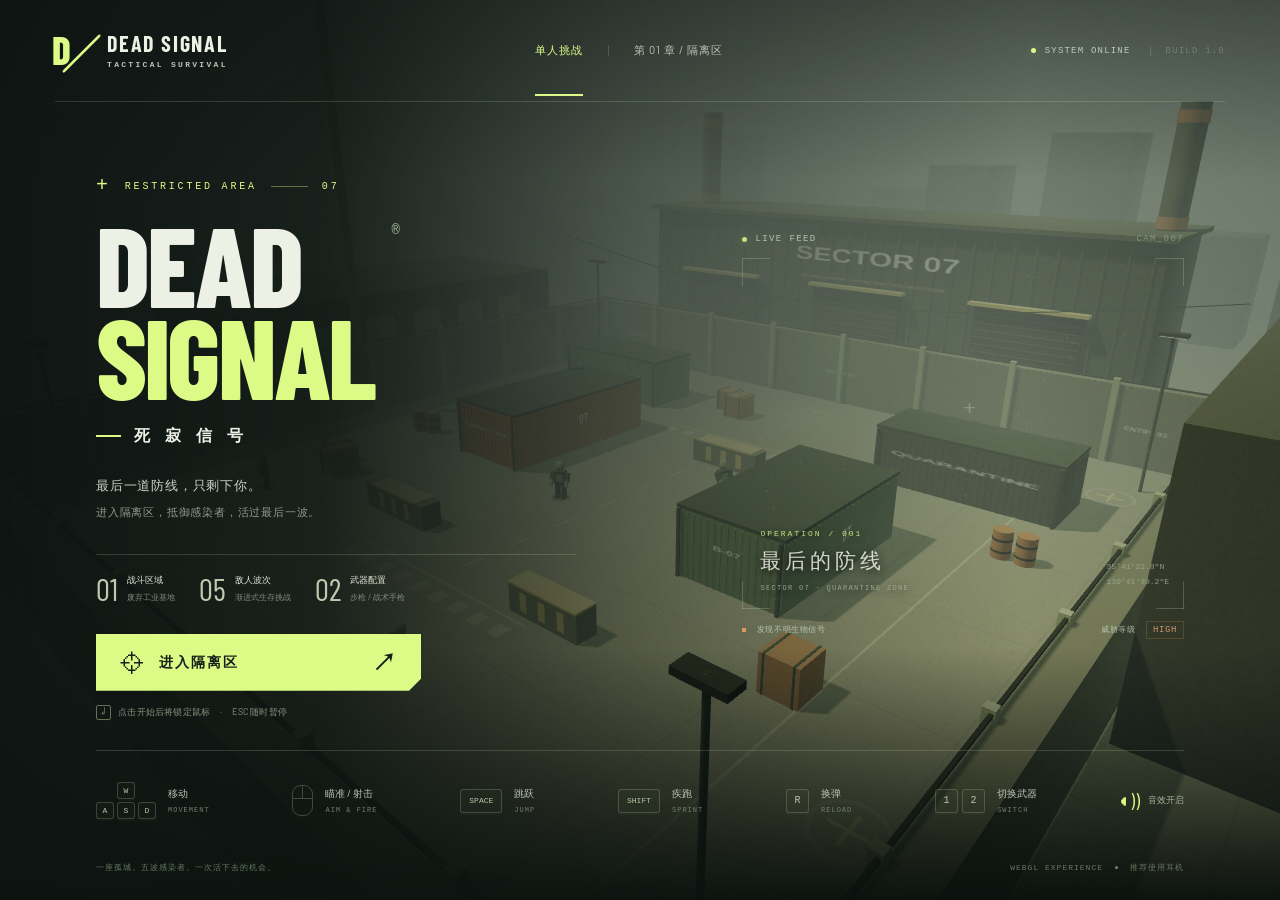
==== DEAD-SIGNAL-单文件版.html @ fbfeb480 "first commit" ====
<!doctype html>
<html lang="zh-CN">
<head>
  <meta charset="utf-8">
  <meta name="viewport" content="width=device-width, initial-scale=1">
  <meta name="theme-color" content="#101716">
  <title>DEAD SIGNAL / 死寂信号 — 隔离区生存挑战</title>
  <style>
@import url('https://fonts.googleapis.com/css2?family=Barlow+Condensed:wght@500;600;700;800;900&family=Barlow:wght@400;500;600;700;800&display=swap');

:root{--lime:#dcfa86;--text:#edf0e5;--muted:#969e91;--line:rgba(220,239,207,.17);--mono:'Consolas','Courier New',monospace;--display:'Barlow Condensed','Impact','Arial Narrow',sans-serif}
*{box-sizing:border-box}html,body{margin:0;width:100%;height:100%;overflow:hidden;background:#111713;color:var(--text);font-family:'Barlow','Microsoft YaHei',sans-serif}button,a{-webkit-tap-highlight-color:transparent}button{font:inherit;cursor:pointer}button:focus-visible,a:focus-visible{outline:2px solid var(--lime);outline-offset:6px}[hidden]{display:none!important}#app,#viewport{position:absolute;inset:0}#viewport canvas{display:block;width:100%;height:100%}.screen-grain{position:absolute;inset:0;pointer-events:none;opacity:.045;background-image:url("data:image/svg+xml,%3Csvg viewBox='0 0 180 180' xmlns='http://www.w3.org/2000/svg'%3E%3Cfilter id='n'%3E%3CfeTurbulence type='fractalNoise' baseFrequency='.95' numOctaves='3' stitchTiles='stitch'/%3E%3C/filter%3E%3Cpath fill='%23fff' filter='url(%23n)' opacity='.7' d='M0 0h180v180H0z'/%3E%3C/svg%3E");z-index:3}.vignette{position:absolute;inset:0;background:radial-gradient(ellipse at 60% 45%,transparent 20%,#080e1055 90%);pointer-events:none;z-index:2}.topbar{position:absolute;top:0;left:0;right:0;height:102px;margin:0 4.3%;display:flex;align-items:center;justify-content:space-between;border-bottom:1px solid var(--line);z-index:5}.brand{display:flex;align-items:center;gap:13px;color:var(--text);text-decoration:none;font-family:var(--display);font-size:22px;font-weight:700;letter-spacing:1.8px;line-height:1.05}.brand small{display:block;font-family:var(--mono);font-size:8px;letter-spacing:2.3px;color:#bbc5b6;margin-top:6px}.brand-mark{display:flex;align-items:center;justify-content:center;width:39px;height:43px;font-family:var(--display);font-size:39px;font-weight:800;letter-spacing:-8px;color:var(--lime);padding-right:6px}.brand-mark span{font-size:36px}.topnav{display:flex;align-items:center;gap:25px;font-size:11px;letter-spacing:1px;color:#bac3b5}.nav-active{color:var(--lime);position:relative}.nav-active:after{position:absolute;bottom:-38px;left:0;right:0;height:2px;background:var(--lime);content:''}.nav-divider{height:11px;width:1px;background:var(--line)}.system-status{font-family:var(--mono);font-size:9px;letter-spacing:1.2px;display:flex;align-items:center;gap:9px;color:#bfccb7}.system-status i,.live-dot,.minimap-footer i,.menu-footer i{width:5px;height:5px;display:inline-block;background:var(--lime);box-shadow:0 0 8px #dcfa8650;border-radius:50%}.build-label{color:#737d73;border-left:1px solid var(--line);padding-left:15px;margin-left:10px}.menu{position:absolute;inset:0;z-index:4;background:linear-gradient(90deg,rgba(12,19,17,.97) 0%,rgba(13,20,17,.89) 25%,rgba(13,20,17,.48) 48%,rgba(13,20,17,.02) 80%),linear-gradient(0deg,rgba(10,16,13,.98),transparent 28%,transparent 80%,rgba(11,17,14,.4));}.menu-left{position:absolute;left:7.5%;top:18%;width:480px;max-width:45vw}.eyebrow{display:flex;align-items:center;gap:14px;font:10px var(--mono);letter-spacing:2.8px;color:var(--lime)}.tiny-cross{font-size:20px;line-height:12px}.eyebrow-line{width:37px;height:1px;background:#b7d17a75}h1{font-family:var(--display);font-size:clamp(82px,8.8vw,138px);font-weight:800;letter-spacing:-.025em;line-height:.82;margin:25px 0 0;position:relative;width:max-content}h1>span{color:var(--lime)}h1 sup{position:absolute;right:-23px;top:5px;font:14px var(--mono);color:#a5b79b}.title-cn{display:flex;align-items:center;gap:13px;font-size:16px;font-weight:600;letter-spacing:6px;margin-top:23px}.title-cn>span{display:block;width:25px;height:2px;background:var(--lime)}.intro{font-size:13px;line-height:2;color:#ccd1c5;letter-spacing:.8px;margin:20px 0 25px}.intro>span{font-size:11px;color:#8f9a8d}.mission-strip{display:flex;gap:24px;border-top:1px solid var(--line);padding-top:18px;margin-bottom:26px}.mission-strip>div{display:flex;gap:9px;align-items:center}.mission-number{font:31px var(--display);color:#becab0;line-height:1}.mission-strip>div>span:last-child{font-size:9px;color:#e2e7d9;white-space:nowrap}.mission-strip small{display:block;font-size:8px;color:#7f8c7e;margin-top:5px}.primary-button{position:relative;border:0;background:var(--lime);color:#152018;display:flex;align-items:center;justify-content:space-between;gap:14px;min-height:57px;padding:0 23px;font-size:14px;letter-spacing:2px;font-weight:700;transition:background .2s,transform .2s,box-shadow .2s;clip-path:polygon(0 0,100% 0,100% calc(100% - 12px),calc(100% - 12px) 100%,0 100%)}.primary-button:hover{background:#e9ffa9;transform:translateY(-2px);box-shadow:0 8px 25px #b2ce7920}.primary-button:active{transform:translateY(0)}.primary-button:disabled{opacity:.55;cursor:wait}.menu-left>.primary-button{width:325px;max-width:100%}.button-cross{font-size:24px;line-height:0;font-weight:400}.button-arrow{font-size:24px;line-height:1;margin-left:auto}.start-note{font-size:9px;color:#84917f;margin-top:14px;display:flex;align-items:center;gap:7px;letter-spacing:.2px}.key-tiny{display:inline-block;border:1px solid #627259;border-radius:2px;padding:0 4px;font-size:10px;line-height:13px}.note-dot{padding:0 3px}.scene-label{position:absolute;left:58%;right:7.5%;top:26%;height:39%;pointer-events:none;opacity:.85}.scene-label-top,.scene-label-bottom{display:flex;align-items:center;gap:8px;font:9px var(--mono);letter-spacing:1.4px;color:#c6d4bc}.scene-label-top>span:last-child{margin-left:auto;color:#889b80}.corner-frame{position:relative;height:100%;margin-top:14px;background:linear-gradient(#bed3a54d,#bed3a54d) left top/28px 1px no-repeat,linear-gradient(#bed3a54d,#bed3a54d) left top/1px 28px no-repeat,linear-gradient(#bed3a54d,#bed3a54d) right top/28px 1px no-repeat,linear-gradient(#bed3a54d,#bed3a54d) right top/1px 28px no-repeat,linear-gradient(#bed3a54d,#bed3a54d) left bottom/28px 1px no-repeat,linear-gradient(#bed3a54d,#bed3a54d) left bottom/1px 28px no-repeat,linear-gradient(#bed3a54d,#bed3a54d) right bottom/28px 1px no-repeat,linear-gradient(#bed3a54d,#bed3a54d) right bottom/1px 28px no-repeat}.feed-cross{position:absolute;left:50%;top:40%;font:21px var(--mono);color:#cadcaa66}.location-tag{position:absolute;bottom:17px;left:18px;display:flex;flex-direction:column;text-shadow:0 2px 10px #000}.location-tag small{font:8px var(--mono);letter-spacing:2px;color:var(--lime)}.location-tag strong{font-size:21px;font-weight:500;letter-spacing:4px;margin:9px 0}.location-tag>span{font:7px var(--mono);letter-spacing:1.3px;color:#a1b399}.coordinates{position:absolute;right:15px;bottom:20px;font:8px/1.8 var(--mono);color:#9cae91}.scene-label-bottom{justify-content:space-between;margin-top:15px;font-size:8px;letter-spacing:.6px}.scene-label-bottom i{display:inline-block;background:#eea164;width:4px;height:4px;margin-right:5px}.scene-label-bottom b{font:9px var(--mono);color:#e6a36e;border:1px solid #d58f4940;padding:3px 6px;margin-left:5px}.menu-bottom{position:absolute;bottom:63px;left:7.5%;right:7.5%;display:flex;align-items:center;justify-content:space-between;border-top:1px solid var(--line);padding-top:22px;gap:20px}.control-item{display:flex;align-items:center;gap:12px}.control-item>span:last-child{font-size:10px;white-space:nowrap;color:#bcc5b5}.control-item small{display:block;font:7px var(--mono);letter-spacing:1px;color:#6f7f6b;margin-top:5px}kbd{font:10px var(--mono);border:1px solid #b2c79b40;color:#b6c8a7;border-radius:3px;display:inline-flex;align-items:center;justify-content:center;width:23px;height:24px;background:#c7dba305;box-shadow:0 2px 0 #ffffff05}.keys{display:flex;flex-direction:column;align-items:center;gap:3px}.keys kbd{width:18px;height:17px;font-size:8px}.keys>span{display:flex;gap:3px}.wide-key{width:auto;padding:0 8px;font-size:8px}.inline-keys{display:flex;gap:4px}.mouse-icon{display:block;width:21px;height:31px;border:1px solid #acbd944d;border-radius:9px;position:relative}.mouse-icon:before{position:absolute;content:'';height:12px;left:9px;top:0;width:1px;background:#acbd9450}.mouse-icon:after{position:absolute;content:'';height:1px;left:0;top:12px;width:19px;background:#acbd9450}.sound-button{border:0;background:none;color:var(--lime);font-size:19px;display:flex;align-items:center;gap:8px;padding:8px 0}.sound-button span{font-size:9px;color:#a5b599;white-space:nowrap}.menu-footer{position:absolute;bottom:20px;left:7.5%;right:7.5%;display:flex;justify-content:space-between;font-size:8px;letter-spacing:1px;color:#667861}.menu-footer>span:last-child{font-family:var(--mono);display:flex;gap:12px;align-items:center}.menu-footer i{width:3px;height:3px;background:#728765;box-shadow:none}.load-error{font-size:11px;line-height:1.7;color:#ffa68e;max-width:330px}.boot{position:absolute;inset:0;z-index:20;background:#111a15;display:flex;align-items:center;justify-content:center;flex-direction:column;gap:25px;color:var(--lime);font:10px var(--mono);letter-spacing:3px;transition:opacity .5s}.boot-mark{font:60px var(--display);letter-spacing:-5px}.boot>div{height:2px;width:150px;background:linear-gradient(90deg,transparent,var(--lime),transparent);animation:load 1.2s infinite}.boot.ready{opacity:0;pointer-events:none}@keyframes load{50%{opacity:.2;transform:scaleX(.5)}}
.hud{position:absolute;inset:0;z-index:5;pointer-events:none;text-shadow:0 2px 4px #0008}.hud-top-left{position:absolute;left:35px;top:29px;display:flex;align-items:center;gap:13px}.hud-logo{font:38px var(--display);letter-spacing:-5px;color:var(--lime)}.hud-top-left b{display:block;font-size:12px;letter-spacing:2px;font-weight:500}.hud-top-left small{display:block;font:8px var(--mono);letter-spacing:1px;margin-top:6px;color:#c0c5b7}.wave-display{position:absolute;top:24px;left:50%;transform:translateX(-50%);text-align:center}.wave-display>span{font-size:9px;letter-spacing:3px;color:#d9e9c9;display:block}.wave-display>strong{display:block;font:40px/1.2 var(--display);letter-spacing:2px}.wave-display em{font-style:normal;font-size:23px;color:#a1ad99}.wave-pips{display:flex;justify-content:center;gap:4px;margin-top:7px}.wave-pips i{width:20px;height:2px;background:#cce3b333}.wave-pips i.active{background:var(--lime)}.hud-top-right{position:absolute;right:35px;top:28px;text-align:right}.hud-top-right>span{font:9px var(--mono);letter-spacing:2px;color:var(--lime)}.hud-top-right>strong{display:block;font:34px var(--display);letter-spacing:2px}.hud-top-right>small{font-size:10px;color:#cad3bf}.minimap-wrap{position:absolute;top:115px;left:35px;background:#0e1a16ba;padding:9px;border:1px solid #afca9433;width:176px;backdrop-filter:blur(5px)}.minimap-heading{display:flex;justify-content:space-between;font:7px var(--mono);letter-spacing:1px;color:#b7c6a9;padding:0 1px 6px}.minimap-wrap canvas{width:156px;height:156px;display:block}.minimap-footer{display:flex;gap:6px;align-items:center;font-size:8px;color:#85977b;padding-top:7px}.minimap-footer i{width:4px;height:4px}.crosshair{position:absolute;top:50%;left:50%;--spread:7px;width:0;height:0;filter:drop-shadow(0 1px 1px #000)}.crosshair i{display:block;position:absolute;background:#e9f9d7;width:2px;height:6px}.crosshair i:nth-child(1){left:-1px;bottom:var(--spread)}.crosshair i:nth-child(2){left:-1px;top:var(--spread)}.crosshair i:nth-child(3){height:2px;width:6px;top:-1px;right:var(--spread)}.crosshair i:nth-child(4){height:2px;width:6px;top:-1px;left:var(--spread)}.crosshair b{display:block;position:absolute;width:2px;height:2px;background:#f0ffce;left:-1px;top:-1px}.hitmarker{position:absolute;left:50%;top:50%;font:36px var(--mono);transform:translate(-50%,-53%);color:#e8ffb6;opacity:0}.hitmarker.head{color:#ffb26e}.damage-numbers{position:absolute;inset:0;overflow:hidden}.damage-number{position:absolute;font:600 21px var(--display);color:#f2fbdc;animation:damage-number .65s ease-out forwards;text-shadow:0 1px 5px #000;white-space:nowrap}.damage-number.head{color:#ffc985;font-size:28px}@keyframes damage-number{0%{opacity:1;transform:translate(-50%,-50%) scale(.7)}25%{opacity:1;transform:translate(-50%,-80%) scale(1.1)}100%{opacity:0;transform:translate(-50%,-220%) scale(1)}}.health-panel{position:absolute;left:38px;bottom:35px;display:flex;gap:16px;align-items:center}.health-icon{font:42px var(--display);color:var(--lime);width:39px;height:43px;text-align:center;line-height:39px;border:1px solid #d9f49d40;background:#13201588}.hud-caption{font:8px var(--mono);letter-spacing:2px;color:#a8ba9e}.health-value{display:flex;align-items:baseline;gap:9px}.health-value strong{font:43px/1.1 var(--display)}.health-value>span{font:13px var(--display);color:#b0bfa6}.health-bar{width:165px;height:4px;margin-top:7px;background:#aabca233}.health-bar i{display:block;width:100%;height:100%;background:var(--lime);transition:width .2s,background .2s}.health-panel.low .health-icon,.health-panel.low strong{color:#ff806e}.health-panel.low .health-bar i{background:#ff806e}.ammo-panel{position:absolute;right:36px;bottom:33px;min-width:204px}.weapon-name{display:flex;align-items:center;justify-content:space-between;gap:24px;font-size:11px;letter-spacing:1px;color:#dbe5d1}.weapon-name>span:last-child{font:8px var(--mono);color:var(--lime);border:1px solid #dcfa8640;padding:3px 4px}.ammo-value{display:flex;justify-content:flex-end;align-items:baseline;gap:13px}.ammo-value strong{font:65px/1.1 var(--display)}.ammo-value>span{font:24px var(--display);color:#b0bf9f}.ammo-value b{font-weight:500}.ammo-value.empty strong{color:#ff9b7f}.ammo-bottom{display:flex;justify-content:space-between;border-top:1px solid #d9f3b440;padding-top:8px;font:8px var(--mono);color:#a3b395;letter-spacing:1px}.ammo-bottom kbd{width:14px;height:15px;font-size:8px}.hud-bottom-center{position:absolute;bottom:35px;left:50%;transform:translateX(-50%);display:flex;gap:17px;font-size:9px;color:#adba9e}.hud-bottom-center>span{display:flex;gap:6px;align-items:center}.hud-bottom-center kbd{width:18px;height:18px;font-size:8px}.fps{position:absolute;bottom:10px;right:15px;font:8px var(--mono);color:#b8c69b88}.damage-overlay{position:absolute;inset:0;pointer-events:none;z-index:6;background:radial-gradient(ellipse at center,transparent 25%,#b02c228c 100%);opacity:0;transition:opacity .08s}.wave-banner{position:absolute;top:24%;left:50%;transform:translateX(-50%);display:flex;flex-direction:column;align-items:center;min-width:330px;padding:15px 30px 23px;background:linear-gradient(90deg,transparent,#111d19b0,transparent);animation:banner-in .4s ease-out}.wave-banner small{font:8px var(--mono);letter-spacing:3px;color:var(--lime)}.wave-banner strong{font-size:36px;letter-spacing:7px;font-weight:500;margin:13px 0}.wave-banner>span{font-size:11px;letter-spacing:2px;color:#d3dfc6}@keyframes banner-in{from{opacity:0;transform:translate(-50%,-12px)}to{opacity:1;transform:translate(-50%,0)}}.toast{position:absolute;top:66%;left:50%;transform:translateX(-50%);font-size:11px;letter-spacing:1px;color:var(--lime);background:#101c17d9;border:1px solid #c5e99b33;padding:10px 18px;white-space:nowrap}.reload-indicator{position:absolute;top:57%;left:50%;transform:translateX(-50%);text-align:center;width:90px;font-size:9px;color:#d6e4c9;letter-spacing:2px}.reload-indicator>div{height:2px;background:#a7bb934d;margin-top:9px}.reload-indicator i{display:block;background:var(--lime);height:100%;width:0}.killfeed{position:absolute;top:118px;right:35px;display:flex;flex-direction:column;align-items:flex-end;gap:6px}.killfeed>div{background:#111c16aa;border-right:2px solid var(--lime);padding:7px 11px;font-size:10px;color:#cfdac5;animation:feed-in .15s}.killfeed b{font-weight:500;color:var(--lime);padding-left:10px}@keyframes feed-in{from{opacity:0;transform:translateX(15px)}to{opacity:1;transform:translateX(0)}}
.modal-overlay{position:absolute;inset:0;z-index:12;background:#0a1210bb;backdrop-filter:blur(12px);display:flex;align-items:center;justify-content:center}.modal-panel{width:440px;max-width:90vw;padding:42px;border:1px solid #b8d49833;background:linear-gradient(145deg,#213022f2,#101b15f5);box-shadow:0 30px 100px #0005;position:relative}.modal-panel:before{content:'';position:absolute;width:43px;height:3px;top:-1px;left:41px;background:var(--lime)}.modal-eyebrow{font:9px var(--mono);letter-spacing:2px;color:var(--lime)}.modal-panel h2{font-size:35px;letter-spacing:4px;font-weight:500;margin:25px 0 15px}.modal-panel h2 span{font:20px var(--display);letter-spacing:3px;color:#92a585;display:block;margin-top:9px}.modal-panel p{font-size:11px;line-height:1.9;color:#a6b69c;margin:0 0 28px}.modal-panel .primary-button{width:100%}.secondary-button{border:1px solid #c1d8a52e;background:transparent;color:#b0c09f;width:100%;padding:13px;margin-top:11px;font-size:11px;letter-spacing:1px}.secondary-button:hover{background:#c1d8a510;color:var(--lime)}.modal-controls{font-size:9px;color:#83977b;line-height:2.3;text-align:center;margin-top:23px}.result-panel{width:485px}.result-stats{display:flex;justify-content:space-between;gap:15px;border-top:1px solid var(--line);border-bottom:1px solid var(--line);padding:19px 0;margin-bottom:28px}.result-stats small{display:block;font-size:9px;color:#879c7d}.result-stats strong{display:block;font:29px var(--display);color:#e5f1d7;margin-top:6px}.mobile-notice{position:absolute;inset:auto 20px 25px;z-index:30;background:#18291af5;border:1px solid #cbe59a50;padding:23px;box-shadow:0 15px 60px #0009}.mobile-notice b{color:var(--lime);font-size:16px}.mobile-notice span{display:block;font-size:12px;line-height:1.8;margin:10px 0;color:#b8cba8}.mobile-notice button{background:var(--lime);border:0;padding:9px 15px;color:#18321c;font-size:11px}.playing .vignette{opacity:.55}.playing .screen-grain{opacity:.023}
@media(min-height:900px){.menu-left{top:20%}.intro{margin:25px 0 30px}.mission-strip{margin-bottom:30px}.menu-bottom{bottom:80px;padding-top:30px}.menu-footer{bottom:27px}}
@media(max-height:750px){.topbar{height:78px}.nav-active:after{bottom:-27px}.menu-left{top:16.5%}h1{font-size:clamp(76px,8.3vw,110px);margin-top:18px}.title-cn{margin-top:17px;font-size:13px}.intro{margin:15px 0;font-size:12px}.mission-strip{padding-top:12px;margin-bottom:18px}.primary-button{min-height:50px}.start-note{margin-top:10px}.menu-bottom{bottom:47px;padding-top:15px}.menu-footer{bottom:14px}.scene-label{top:25%;height:36%}.control-item{gap:8px}}
@media(max-width:1100px){.topnav{display:none}.menu-left{left:6%;max-width:48vw}.scene-label{right:5%;left:59%}.mission-strip{gap:16px}.mission-strip small{font-size:7px}.menu-bottom,.menu-footer{left:6%;right:6%}.menu-bottom{gap:15px}.control-item small{font-size:6px;letter-spacing:.2px}.control-item{gap:7px}.sound-button span{display:none}.coordinates{display:none}.hud-bottom-center{display:none}}
@media(max-width:700px){.topbar{height:75px;margin:0 6%}.brand{font-size:19px}.system-status{font-size:7px}.build-label{display:none}.menu-left{max-width:88vw;width:88vw;top:16%;left:8%}h1{font-size:100px}.menu{background:linear-gradient(90deg,#0e1715ef,#0e1715b0)}.scene-label{display:none}.menu-bottom{bottom:53px;gap:12px;justify-content:flex-start;flex-wrap:wrap}.control-item{display:none}.control-item:nth-child(1),.control-item:nth-child(2),.control-item:nth-child(5){display:flex}.sound-button{margin-left:auto}.menu-footer>span:first-child{display:none}.menu-footer{justify-content:center}.minimap-wrap{left:15px;top:90px;transform:scale(.8);transform-origin:top left}.hud-top-left{left:16px;top:19px}.hud-top-left b{font-size:10px}.hud-top-left small{display:none}.hud-top-right{right:16px;top:20px}.wave-display{top:19px}.health-panel{left:18px;bottom:25px}.ammo-panel{right:18px;bottom:25px;min-width:150px}.health-bar{width:100px}.health-icon{display:none}.ammo-value strong{font-size:49px}.weapon-name{font-size:9px;gap:10px}.killfeed{right:15px;top:110px}.modal-panel{padding:30px}.modal-panel h2{font-size:28px}}
@media(prefers-reduced-motion:reduce){*{animation-duration:.01ms!important;transition-duration:.01ms!important}}

  </style>
  <link rel="icon" href="data:image/svg+xml,%3Csvg xmlns='http://www.w3.org/2000/svg' viewBox='0 0 64 64'%3E%3Crect width='64' height='64' rx='12' fill='%23131c19'/%3E%3Cpath d='M18 14h20l10 10v16L38 50H18z' fill='none' stroke='%23dbfa79' stroke-width='6'/%3E%3Cpath d='M30 25v14' stroke='%23dbfa79' stroke-width='6'/%3E%3C/svg%3E">
</head>
<body>
  <main id="app">
    <div id="viewport" aria-label="3D 游戏场景"></div>
    <div class="screen-grain"></div>
    <div class="vignette"></div>

    <header class="topbar" id="topbar">
      <a class="brand" href="#" aria-label="Dead Signal 主页"><span class="brand-mark">D<span>╱</span></span><span>DEAD SIGNAL<small>TACTICAL SURVIVAL</small></span></a>
      <nav class="topnav"><span class="nav-active">单人挑战</span><span class="nav-divider"></span><span>第 01 章 / 隔离区</span></nav>
      <div class="system-status"><i></i> SYSTEM ONLINE <span class="build-label">BUILD 1.0</span></div>
    </header>

    <section id="menu" class="menu">
      <div class="menu-left">
        <div class="eyebrow"><span class="tiny-cross">+</span> RESTRICTED AREA <span class="eyebrow-line"></span> 07</div>
        <h1>DEAD<br><span>SIGNAL</span><sup>®</sup></h1>
        <div class="title-cn"><span></span> 死 寂 信 号</div>
        <p class="intro">最后一道防线，只剩下你。<br><span>进入隔离区，抵御感染者，活过最后一波。</span></p>
        <div class="mission-strip">
          <div><span class="mission-number">01</span><span>战斗区域<small>废弃工业基地</small></span></div>
          <div><span class="mission-number">05</span><span>敌人波次<small>渐进式生存挑战</small></span></div>
          <div><span class="mission-number">02</span><span>武器配置<small>步枪 / 战术手枪</small></span></div>
        </div>
        <button id="start-btn" class="primary-button" disabled><span class="button-cross">⌖</span><span id="start-label">正在建立连接…</span><span class="button-arrow">↗</span></button>
        <div class="start-note"><span class="key-tiny">↵</span> 点击开始后将锁定鼠标 <span class="note-dot">·</span> ESC 随时暂停</div>
        <p id="load-error" class="load-error" role="alert" hidden></p>
      </div>
      <aside class="scene-label">
        <div class="scene-label-top"><span class="live-dot"></span> LIVE FEED <span>CAM_007</span></div>
        <div class="corner-frame"><span class="feed-cross">+</span><div class="location-tag"><small>OPERATION / 001</small><strong>最后的防线</strong><span>SECTOR 07 · QUARANTINE ZONE</span></div><div class="coordinates">35°41′22.8″N<br>139°41′30.2″E</div></div>
        <div class="scene-label-bottom"><span><i></i> 发现不明生物信号</span><span>威胁等级 <b>HIGH</b></span></div>
      </aside>
      <div class="menu-bottom">
        <div class="control-item"><span class="keys"><kbd>W</kbd><span><kbd>A</kbd><kbd>S</kbd><kbd>D</kbd></span></span><span>移动<small>MOVEMENT</small></span></div>
        <div class="control-item"><span class="mouse-icon"></span><span>瞄准 / 射击<small>AIM & FIRE</small></span></div>
        <div class="control-item"><kbd class="wide-key">SPACE</kbd><span>跳跃<small>JUMP</small></span></div>
        <div class="control-item"><kbd class="wide-key">SHIFT</kbd><span>疾跑<small>SPRINT</small></span></div>
        <div class="control-item"><kbd>R</kbd><span>换弹<small>RELOAD</small></span></div>
        <div class="control-item"><span class="inline-keys"><kbd>1</kbd><kbd>2</kbd></span><span>切换武器<small>SWITCH</small></span></div>
        <button id="sound-btn" class="sound-button" title="切换音效" aria-pressed="false">◖)) <span>音效开启</span></button>
      </div>
      <footer class="menu-footer"><span>一座孤城。五波感染者。一次活下去的机会。</span><span>WEBGL EXPERIENCE <i></i> 推荐使用耳机</span></footer>
    </section>

    <section id="hud" class="hud" hidden>
      <div class="hud-top-left"><span class="hud-logo">D╱</span><div><b>隔离区 · 07</b><small>OPERATION DEAD SIGNAL</small></div></div>
      <div class="wave-display"><span id="wave-status">准备作战</span><strong id="wave-value">01 <em>/ 05</em></strong><div class="wave-pips" id="wave-pips"><i></i><i></i><i></i><i></i><i></i></div></div>
      <div class="hud-top-right"><span>SCORE</span><strong id="score-value">00000</strong><small id="remaining-value">等待敌人</small></div>
      <div class="minimap-wrap"><div class="minimap-heading"><span>TACTICAL RADAR</span><span>N ↑</span></div><canvas id="minimap" width="180" height="180"></canvas><div class="minimap-footer"><i></i> <span id="radar-count">区域扫描中</span></div></div>
      <div id="killfeed" class="killfeed"></div>
      <div id="crosshair" class="crosshair"><i></i><i></i><i></i><i></i><b></b></div>
      <div id="hitmarker" class="hitmarker">×</div>
      <div id="damage-numbers" class="damage-numbers"></div>
      <div id="wave-banner" class="wave-banner" hidden><small id="banner-eyebrow">INCOMING TRANSMISSION</small><strong id="banner-title">第一波</strong><span id="banner-subtitle">守住防线</span></div>
      <div id="toast" class="toast" hidden></div>
      <div id="reload-indicator" class="reload-indicator" hidden><span>装填中</span><div><i id="reload-progress"></i></div></div>
      <div class="health-panel"><div class="health-icon">+</div><div><span class="hud-caption">VITAL SIGNS</span><div class="health-value"><strong id="health-value">100</strong><span>/ 100</span></div><div class="health-bar"><i id="health-fill"></i></div></div></div>
      <div class="hud-bottom-center"><span><kbd>1</kbd> 步枪</span><span><kbd>2</kbd> 手枪</span><span><kbd>P</kbd> 暂停</span></div>
      <div class="ammo-panel"><div class="weapon-name"><span id="weapon-name">AR-7 突击步枪</span><span id="weapon-mode">AUTO</span></div><div class="ammo-value"><strong id="ammo-value">30</strong><span>/ <b id="reserve-value">180</b></span></div><div class="ammo-bottom"><span id="weapon-slots">01 — PRIMARY</span><span><kbd>R</kbd> 换弹</span></div></div>
      <div class="fps" id="fps">60 FPS</div>
    </section>

    <div id="damage-overlay" class="damage-overlay"></div>
    <section id="pause" class="modal-overlay" hidden>
      <div class="modal-panel"><span class="modal-eyebrow">CONNECTION ON HOLD</span><h2>行动暂停<span>TAKE A BREATH.</span></h2><p id="pause-message">战场正在等待。准备好后，继续守住防线。</p><button id="resume-btn" class="primary-button"><span>继续战斗</span><span>↗</span></button><button id="restart-pause-btn" class="secondary-button">重新开始任务</button><div class="modal-controls">WASD 移动 · 鼠标瞄准 · 左键射击<br>空格跳跃 · Shift 疾跑 · R 换弹 · 1 / 2 切枪</div></div>
    </section>
    <section id="result" class="modal-overlay" hidden>
      <div class="modal-panel result-panel"><span class="modal-eyebrow" id="result-eyebrow">MISSION COMPLETE</span><h2 id="result-title">防线已守住<span>YOU MADE IT.</span></h2><p id="result-description">信号重新接通。隔离区暂时安全了。</p><div class="result-stats"><div><small>最终得分</small><strong id="result-score">0</strong></div><div><small>完成波次</small><strong id="result-wave">5 / 5</strong></div><div><small>击杀 / 爆头击杀</small><strong id="result-kills">0 / 0</strong></div></div><button id="restart-btn" class="primary-button"><span>再次执行任务</span><span>↗</span></button><button id="menu-btn" class="secondary-button">返回指挥中心</button></div>
    </section>
    <div id="mobile-notice" class="mobile-notice" hidden><b>需要键盘与鼠标</b><span>请在电脑浏览器打开，获得完整的第一人称体验。</span><button id="mobile-dismiss">继续查看场景</button></div>
    <div id="boot" class="boot"><span class="boot-mark">D╱</span><span>INITIALIZING SECTOR 07</span><div></div></div>
  </main>
  <noscript>本游戏需要启用 JavaScript，并使用支持 WebGL 的电脑浏览器。</noscript>
  <script>
/*! three.js r160 (MIT) threejs.org */
console.warn('Scripts "build/three.js" and "build/three.min.js" are deprecated with r150+, and will be removed with r160. Please use ES Modules or alternatives: https://threejs.org/docs/index.html#manual/en/introduction/Installation'),
/**
 * @license
 * Copyright 2010-2023 Three.js Authors
 * SPDX-License-Identifier: MIT
 */
function(t,e){"object"==typeof exports&&"undefined"!=typeof module?e(exports):"function"==typeof define&&define.amd?define(["exports"],e):e((t="undefined"!=typeof globalThis?globalThis:t||self).THREE={})}(this,(function(t){"use strict";const e="160",n=1,i=2,r=3,s=0,a=1,o=100,l=204,c=205,h=0,u=1,d=2,p=0,m=1,f=2,g=3,_=4,v=5,x=6,y="attached",M="detached",S=300,b=301,T=302,E=303,w=304,A=306,R=1e3,C=1001,L=1002,P=1003,I=1004,U=1005,D=1006,N=1007,O=1008,F=1009,B=1012,z=1013,G=1014,H=1015,V=1016,k=1017,W=1018,X=1020,j=1023,q=1026,Y=1027,Z=1029,J=1031,K=1033,$=33776,Q=33777,tt=33778,et=33779,nt=35840,it=35841,rt=35842,st=35843,at=36196,ot=37492,lt=37496,ct=37808,ht=37809,ut=37810,dt=37811,pt=37812,mt=37813,ft=37814,gt=37815,_t=37816,vt=37817,xt=37818,yt=37819,Mt=37820,St=37821,bt=36492,Tt=36494,Et=36495,wt=36284,At=36285,Rt=36286,Ct=2300,Lt=2301,Pt=2302,It=2400,Ut=2401,Dt=2402,Nt=2500,Ot=2501,Ft=3e3,Bt=3001,zt="",Gt="srgb",Ht="srgb-linear",Vt="display-p3",kt="display-p3-linear",Wt="linear",Xt="srgb",jt="rec709",qt="p3",Yt=7680,Zt=35044,Jt="300 es",Kt=1035,$t=2e3,Qt=2001;class te{addEventListener(t,e){void 0===this._listeners&&(this._listeners={});const n=this._listeners;void 0===n[t]&&(n[t]=[]),-1===n[t].indexOf(e)&&n[t].push(e)}hasEventListener(t,e){if(void 0===this._listeners)return!1;const n=this._listeners;return void 0!==n[t]&&-1!==n[t].indexOf(e)}removeEventListener(t,e){if(void 0===this._listeners)return;const n=this._listeners[t];if(void 0!==n){const t=n.indexOf(e);-1!==t&&n.splice(t,1)}}dispatchEvent(t){if(void 0===this._listeners)return;const e=this._listeners[t.type];if(void 0!==e){t.target=this;const n=e.slice(0);for(let e=0,i=n.length;e<i;e++)n[e].call(this,t);t.target=null}}}const ee=["00","01","02","03","04","05","06","07","08","09","0a","0b","0c","0d","0e","0f","10","11","12","13","14","15","16","17","18","19","1a","1b","1c","1d","1e","1f","20","21","22","23","24","25","26","27","28","29","2a","2b","2c","2d","2e","2f","30","31","32","33","34","35","36","37","38","39","3a","3b","3c","3d","3e","3f","40","41","42","43","44","45","46","47","48","49","4a","4b","4c","4d","4e","4f","50","51","52","53","54","55","56","57","58","59","5a","5b","5c","5d","5e","5f","60","61","62","63","64","65","66","67","68","69","6a","6b","6c","6d","6e","6f","70","71","72","73","74","75","76","77","78","79","7a","7b","7c","7d","7e","7f","80","81","82","83","84","85","86","87","88","89","8a","8b","8c","8d","8e","8f","90","91","92","93","94","95","96","97","98","99","9a","9b","9c","9d","9e","9f","a0","a1","a2","a3","a4","a5","a6","a7","a8","a9","aa","ab","ac","ad","ae","af","b0","b1","b2","b3","b4","b5","b6","b7","b8","b9","ba","bb","bc","bd","be","bf","c0","c1","c2","c3","c4","c5","c6","c7","c8","c9","ca","cb","cc","cd","ce","cf","d0","d1","d2","d3","d4","d5","d6","d7","d8","d9","da","db","dc","dd","de","df","e0","e1","e2","e3","e4","e5","e6","e7","e8","e9","ea","eb","ec","ed","ee","ef","f0","f1","f2","f3","f4","f5","f6","f7","f8","f9","fa","fb","fc","fd","fe","ff"];let ne=1234567;const ie=Math.PI/180,re=180/Math.PI;function se(){const t=4294967295*Math.random()|0,e=4294967295*Math.random()|0,n=4294967295*Math.random()|0,i=4294967295*Math.random()|0;return(ee[255&t]+ee[t>>8&255]+ee[t>>16&255]+ee[t>>24&255]+"-"+ee[255&e]+ee[e>>8&255]+"-"+ee[e>>16&15|64]+ee[e>>24&255]+"-"+ee[63&n|128]+ee[n>>8&255]+"-"+ee[n>>16&255]+ee[n>>24&255]+ee[255&i]+ee[i>>8&255]+ee[i>>16&255]+ee[i>>24&255]).toLowerCase()}function ae(t,e,n){return Math.max(e,Math.min(n,t))}function oe(t,e){return(t%e+e)%e}function le(t,e,n){return(1-n)*t+n*e}function ce(t){return 0==(t&t-1)&&0!==t}function he(t){return Math.pow(2,Math.floor(Math.log(t)/Math.LN2))}function ue(t,e){switch(e.constructor){case Float32Array:return t;case Uint32Array:return t/4294967295;case Uint16Array:return t/65535;case Uint8Array:return t/255;case Int32Array:return Math.max(t/2147483647,-1);case Int16Array:return Math.max(t/32767,-1);case Int8Array:return Math.max(t/127,-1);default:throw new Error("Invalid component type.")}}function de(t,e){switch(e.constructor){case Float32Array:return t;case Uint32Array:return Math.round(4294967295*t);case Uint16Array:return Math.round(65535*t);case Uint8Array:return Math.round(255*t);case Int32Array:return Math.round(2147483647*t);case Int16Array:return Math.round(32767*t);case Int8Array:return Math.round(127*t);default:throw new Error("Invalid component type.")}}const pe={DEG2RAD:ie,RAD2DEG:re,generateUUID:se,clamp:ae,euclideanModulo:oe,mapLinear:function(t,e,n,i,r){return i+(t-e)*(r-i)/(n-e)},inverseLerp:function(t,e,n){return t!==e?(n-t)/(e-t):0},lerp:le,damp:function(t,e,n,i){return le(t,e,1-Math.exp(-n*i))},pingpong:function(t,e=1){return e-Math.abs(oe(t,2*e)-e)},smoothstep:function(t,e,n){return t<=e?0:t>=n?1:(t=(t-e)/(n-e))*t*(3-2*t)},smootherstep:function(t,e,n){return t<=e?0:t>=n?1:(t=(t-e)/(n-e))*t*t*(t*(6*t-15)+10)},randInt:function(t,e){return t+Math.floor(Math.random()*(e-t+1))},randFloat:function(t,e){return t+Math.random()*(e-t)},randFloatSpread:function(t){return t*(.5-Math.random())},seededRandom:function(t){void 0!==t&&(ne=t);let e=ne+=1831565813;return e=Math.imul(e^e>>>15,1|e),e^=e+Math.imul(e^e>>>7,61|e),((e^e>>>14)>>>0)/4294967296},degToRad:function(t){return t*ie},radToDeg:function(t){return t*re},isPowerOfTwo:ce,ceilPowerOfTwo:function(t){return Math.pow(2,Math.ceil(Math.log(t)/Math.LN2))},floorPowerOfTwo:he,setQuaternionFromProperEuler:function(t,e,n,i,r){const s=Math.cos,a=Math.sin,o=s(n/2),l=a(n/2),c=s((e+i)/2),h=a((e+i)/2),u=s((e-i)/2),d=a((e-i)/2),p=s((i-e)/2),m=a((i-e)/2);switch(r){case"XYX":t.set(o*h,l*u,l*d,o*c);break;case"YZY":t.set(l*d,o*h,l*u,o*c);break;case"ZXZ":t.set(l*u,l*d,o*h,o*c);break;case"XZX":t.set(o*h,l*m,l*p,o*c);break;case"YXY":t.set(l*p,o*h,l*m,o*c);break;case"ZYZ":t.set(l*m,l*p,o*h,o*c);break;default:console.warn("THREE.MathUtils: .setQuaternionFromProperEuler() encountered an unknown order: "+r)}},normalize:de,denormalize:ue};class me{constructor(t=0,e=0){me.prototype.isVector2=!0,this.x=t,this.y=e}get width(){return this.x}set width(t){this.x=t}get height(){return this.y}set height(t){this.y=t}set(t,e){return this.x=t,this.y=e,this}setScalar(t){return this.x=t,this.y=t,this}setX(t){return this.x=t,this}setY(t){return this.y=t,this}setComponent(t,e){switch(t){case 0:this.x=e;break;case 1:this.y=e;break;default:throw new Error("index is out of range: "+t)}return this}getComponent(t){switch(t){case 0:return this.x;case 1:return this.y;default:throw new Error("index is out of range: "+t)}}clone(){return new this.constructor(this.x,this.y)}copy(t){return this.x=t.x,this.y=t.y,this}add(t){return this.x+=t.x,this.y+=t.y,this}addScalar(t){return this.x+=t,this.y+=t,this}addVectors(t,e){return this.x=t.x+e.x,this.y=t.y+e.y,this}addScaledVector(t,e){return this.x+=t.x*e,this.y+=t.y*e,this}sub(t){return this.x-=t.x,this.y-=t.y,this}subScalar(t){return this.x-=t,this.y-=t,this}subVectors(t,e){return this.x=t.x-e.x,this.y=t.y-e.y,this}multiply(t){return this.x*=t.x,this.y*=t.y,this}multiplyScalar(t){return this.x*=t,this.y*=t,this}divide(t){return this.x/=t.x,this.y/=t.y,this}divideScalar(t){return this.multiplyScalar(1/t)}applyMatrix3(t){const e=this.x,n=this.y,i=t.elements;return this.x=i[0]*e+i[3]*n+i[6],this.y=i[1]*e+i[4]*n+i[7],this}min(t){return this.x=Math.min(this.x,t.x),this.y=Math.min(this.y,t.y),this}max(t){return this.x=Math.max(this.x,t.x),this.y=Math.max(this.y,t.y),this}clamp(t,e){return this.x=Math.max(t.x,Math.min(e.x,this.x)),this.y=Math.max(t.y,Math.min(e.y,this.y)),this}clampScalar(t,e){return this.x=Math.max(t,Math.min(e,this.x)),this.y=Math.max(t,Math.min(e,this.y)),this}clampLength(t,e){const n=this.length();return this.divideScalar(n||1).multiplyScalar(Math.max(t,Math.min(e,n)))}floor(){return this.x=Math.floor(this.x),this.y=Math.floor(this.y),this}ceil(){return this.x=Math.ceil(this.x),this.y=Math.ceil(this.y),this}round(){return this.x=Math.round(this.x),this.y=Math.round(this.y),this}roundToZero(){return this.x=Math.trunc(this.x),this.y=Math.trunc(this.y),this}negate(){return this.x=-this.x,this.y=-this.y,this}dot(t){return this.x*t.x+this.y*t.y}cross(t){return this.x*t.y-this.y*t.x}lengthSq(){return this.x*this.x+this.y*this.y}length(){return Math.sqrt(this.x*this.x+this.y*this.y)}manhattanLength(){return Math.abs(this.x)+Math.abs(this.y)}normalize(){return this.divideScalar(this.length()||1)}angle(){return Math.atan2(-this.y,-this.x)+Math.PI}angleTo(t){const e=Math.sqrt(this.lengthSq()*t.lengthSq());if(0===e)return Math.PI/2;const n=this.dot(t)/e;return Math.acos(ae(n,-1,1))}distanceTo(t){return Math.sqrt(this.distanceToSquared(t))}distanceToSquared(t){const e=this.x-t.x,n=this.y-t.y;return e*e+n*n}manhattanDistanceTo(t){return Math.abs(this.x-t.x)+Math.abs(this.y-t.y)}setLength(t){return this.normalize().multiplyScalar(t)}lerp(t,e){return this.x+=(t.x-this.x)*e,this.y+=(t.y-this.y)*e,this}lerpVectors(t,e,n){return this.x=t.x+(e.x-t.x)*n,this.y=t.y+(e.y-t.y)*n,this}equals(t){return t.x===this.x&&t.y===this.y}fromArray(t,e=0){return this.x=t[e],this.y=t[e+1],this}toArray(t=[],e=0){return t[e]=this.x,t[e+1]=this.y,t}fromBufferAttribute(t,e){return this.x=t.getX(e),this.y=t.getY(e),this}rotateAround(t,e){const n=Math.cos(e),i=Math.sin(e),r=this.x-t.x,s=this.y-t.y;return this.x=r*n-s*i+t.x,this.y=r*i+s*n+t.y,this}random(){return this.x=Math.random(),this.y=Math.random(),this}*[Symbol.iterator](){yield this.x,yield this.y}}class fe{constructor(t,e,n,i,r,s,a,o,l){fe.prototype.isMatrix3=!0,this.elements=[1,0,0,0,1,0,0,0,1],void 0!==t&&this.set(t,e,n,i,r,s,a,o,l)}set(t,e,n,i,r,s,a,o,l){const c=this.elements;return c[0]=t,c[1]=i,c[2]=a,c[3]=e,c[4]=r,c[5]=o,c[6]=n,c[7]=s,c[8]=l,this}identity(){return this.set(1,0,0,0,1,0,0,0,1),this}copy(t){const e=this.elements,n=t.elements;return e[0]=n[0],e[1]=n[1],e[2]=n[2],e[3]=n[3],e[4]=n[4],e[5]=n[5],e[6]=n[6],e[7]=n[7],e[8]=n[8],this}extractBasis(t,e,n){return t.setFromMatrix3Column(this,0),e.setFromMatrix3Column(this,1),n.setFromMatrix3Column(this,2),this}setFromMatrix4(t){const e=t.elements;return this.set(e[0],e[4],e[8],e[1],e[5],e[9],e[2],e[6],e[10]),this}multiply(t){return this.multiplyMatrices(this,t)}premultiply(t){return this.multiplyMatrices(t,this)}multiplyMatrices(t,e){const n=t.elements,i=e.elements,r=this.elements,s=n[0],a=n[3],o=n[6],l=n[1],c=n[4],h=n[7],u=n[2],d=n[5],p=n[8],m=i[0],f=i[3],g=i[6],_=i[1],v=i[4],x=i[7],y=i[2],M=i[5],S=i[8];return r[0]=s*m+a*_+o*y,r[3]=s*f+a*v+o*M,r[6]=s*g+a*x+o*S,r[1]=l*m+c*_+h*y,r[4]=l*f+c*v+h*M,r[7]=l*g+c*x+h*S,r[2]=u*m+d*_+p*y,r[5]=u*f+d*v+p*M,r[8]=u*g+d*x+p*S,this}multiplyScalar(t){const e=this.elements;return e[0]*=t,e[3]*=t,e[6]*=t,e[1]*=t,e[4]*=t,e[7]*=t,e[2]*=t,e[5]*=t,e[8]*=t,this}determinant(){const t=this.elements,e=t[0],n=t[1],i=t[2],r=t[3],s=t[4],a=t[5],o=t[6],l=t[7],c=t[8];return e*s*c-e*a*l-n*r*c+n*a*o+i*r*l-i*s*o}invert(){const t=this.elements,e=t[0],n=t[1],i=t[2],r=t[3],s=t[4],a=t[5],o=t[6],l=t[7],c=t[8],h=c*s-a*l,u=a*o-c*r,d=l*r-s*o,p=e*h+n*u+i*d;if(0===p)return this.set(0,0,0,0,0,0,0,0,0);const m=1/p;return t[0]=h*m,t[1]=(i*l-c*n)*m,t[2]=(a*n-i*s)*m,t[3]=u*m,t[4]=(c*e-i*o)*m,t[5]=(i*r-a*e)*m,t[6]=d*m,t[7]=(n*o-l*e)*m,t[8]=(s*e-n*r)*m,this}transpose(){let t;const e=this.elements;return t=e[1],e[1]=e[3],e[3]=t,t=e[2],e[2]=e[6],e[6]=t,t=e[5],e[5]=e[7],e[7]=t,this}getNormalMatrix(t){return this.setFromMatrix4(t).invert().transpose()}transposeIntoArray(t){const e=this.elements;return t[0]=e[0],t[1]=e[3],t[2]=e[6],t[3]=e[1],t[4]=e[4],t[5]=e[7],t[6]=e[2],t[7]=e[5],t[8]=e[8],this}setUvTransform(t,e,n,i,r,s,a){const o=Math.cos(r),l=Math.sin(r);return this.set(n*o,n*l,-n*(o*s+l*a)+s+t,-i*l,i*o,-i*(-l*s+o*a)+a+e,0,0,1),this}scale(t,e){return this.premultiply(ge.makeScale(t,e)),this}rotate(t){return this.premultiply(ge.makeRotation(-t)),this}translate(t,e){return this.premultiply(ge.makeTranslation(t,e)),this}makeTranslation(t,e){return t.isVector2?this.set(1,0,t.x,0,1,t.y,0,0,1):this.set(1,0,t,0,1,e,0,0,1),this}makeRotation(t){const e=Math.cos(t),n=Math.sin(t);return this.set(e,-n,0,n,e,0,0,0,1),this}makeScale(t,e){return this.set(t,0,0,0,e,0,0,0,1),this}equals(t){const e=this.elements,n=t.elements;for(let t=0;t<9;t++)if(e[t]!==n[t])return!1;return!0}fromArray(t,e=0){for(let n=0;n<9;n++)this.elements[n]=t[n+e];return this}toArray(t=[],e=0){const n=this.elements;return t[e]=n[0],t[e+1]=n[1],t[e+2]=n[2],t[e+3]=n[3],t[e+4]=n[4],t[e+5]=n[5],t[e+6]=n[6],t[e+7]=n[7],t[e+8]=n[8],t}clone(){return(new this.constructor).fromArray(this.elements)}}const ge=new fe;function _e(t){for(let e=t.length-1;e>=0;--e)if(t[e]>=65535)return!0;return!1}const ve={Int8Array:Int8Array,Uint8Array:Uint8Array,Uint8ClampedArray:Uint8ClampedArray,Int16Array:Int16Array,Uint16Array:Uint16Array,Int32Array:Int32Array,Uint32Array:Uint32Array,Float32Array:Float32Array,Float64Array:Float64Array};function xe(t,e){return new ve[t](e)}function ye(t){return document.createElementNS("http://www.w3.org/1999/xhtml",t)}function Me(){const t=ye("canvas");return t.style.display="block",t}const Se={};function be(t){t in Se||(Se[t]=!0,console.warn(t))}const Te=(new fe).set(.8224621,.177538,0,.0331941,.9668058,0,.0170827,.0723974,.9105199),Ee=(new fe).set(1.2249401,-.2249404,0,-.0420569,1.0420571,0,-.0196376,-.0786361,1.0982735),we={[Ht]:{transfer:Wt,primaries:jt,toReference:t=>t,fromReference:t=>t},[Gt]:{transfer:Xt,primaries:jt,toReference:t=>t.convertSRGBToLinear(),fromReference:t=>t.convertLinearToSRGB()},[kt]:{transfer:Wt,primaries:qt,toReference:t=>t.applyMatrix3(Ee),fromReference:t=>t.applyMatrix3(Te)},[Vt]:{transfer:Xt,primaries:qt,toReference:t=>t.convertSRGBToLinear().applyMatrix3(Ee),fromReference:t=>t.applyMatrix3(Te).convertLinearToSRGB()}},Ae=new Set([Ht,kt]),Re={enabled:!0,_workingColorSpace:Ht,get workingColorSpace(){return this._workingColorSpace},set workingColorSpace(t){if(!Ae.has(t))throw new Error(`Unsupported working color space, "${t}".`);this._workingColorSpace=t},convert:function(t,e,n){if(!1===this.enabled||e===n||!e||!n)return t;const i=we[e].toReference;return(0,we[n].fromReference)(i(t))},fromWorkingColorSpace:function(t,e){return this.convert(t,this._workingColorSpace,e)},toWorkingColorSpace:function(t,e){return this.convert(t,e,this._workingColorSpace)},getPrimaries:function(t){return we[t].primaries},getTransfer:function(t){return t===zt?Wt:we[t].transfer}};function Ce(t){return t<.04045?.0773993808*t:Math.pow(.9478672986*t+.0521327014,2.4)}function Le(t){return t<.0031308?12.92*t:1.055*Math.pow(t,.41666)-.055}let Pe;class Ie{static getDataURL(t){if(/^data:/i.test(t.src))return t.src;if("undefined"==typeof HTMLCanvasElement)return t.src;let e;if(t instanceof HTMLCanvasElement)e=t;else{void 0===Pe&&(Pe=ye("canvas")),Pe.width=t.width,Pe.height=t.height;const n=Pe.getContext("2d");t instanceof ImageData?n.putImageData(t,0,0):n.drawImage(t,0,0,t.width,t.height),e=Pe}return e.width>2048||e.height>2048?(console.warn("THREE.ImageUtils.getDataURL: Image converted to jpg for performance reasons",t),e.toDataURL("image/jpeg",.6)):e.toDataURL("image/png")}static sRGBToLinear(t){if("undefined"!=typeof HTMLImageElement&&t instanceof HTMLImageElement||"undefined"!=typeof HTMLCanvasElement&&t instanceof HTMLCanvasElement||"undefined"!=typeof ImageBitmap&&t instanceof ImageBitmap){const e=ye("canvas");e.width=t.width,e.height=t.height;const n=e.getContext("2d");n.drawImage(t,0,0,t.width,t.height);const i=n.getImageData(0,0,t.width,t.height),r=i.data;for(let t=0;t<r.length;t++)r[t]=255*Ce(r[t]/255);return n.putImageData(i,0,0),e}if(t.data){const e=t.data.slice(0);for(let t=0;t<e.length;t++)e instanceof Uint8Array||e instanceof Uint8ClampedArray?e[t]=Math.floor(255*Ce(e[t]/255)):e[t]=Ce(e[t]);return{data:e,width:t.width,height:t.height}}return console.warn("THREE.ImageUtils.sRGBToLinear(): Unsupported image type. No color space conversion applied."),t}}let Ue=0;class De{constructor(t=null){this.isSource=!0,Object.defineProperty(this,"id",{value:Ue++}),this.uuid=se(),this.data=t,this.version=0}set needsUpdate(t){!0===t&&this.version++}toJSON(t){const e=void 0===t||"string"==typeof t;if(!e&&void 0!==t.images[this.uuid])return t.images[this.uuid];const n={uuid:this.uuid,url:""},i=this.data;if(null!==i){let t;if(Array.isArray(i)){t=[];for(let e=0,n=i.length;e<n;e++)i[e].isDataTexture?t.push(Ne(i[e].image)):t.push(Ne(i[e]))}else t=Ne(i);n.url=t}return e||(t.images[this.uuid]=n),n}}function Ne(t){return"undefined"!=typeof HTMLImageElement&&t instanceof HTMLImageElement||"undefined"!=typeof HTMLCanvasElement&&t instanceof HTMLCanvasElement||"undefined"!=typeof ImageBitmap&&t instanceof ImageBitmap?Ie.getDataURL(t):t.data?{data:Array.from(t.data),width:t.width,height:t.height,type:t.data.constructor.name}:(console.warn("THREE.Texture: Unable to serialize Texture."),{})}let Oe=0;class Fe extends te{constructor(t=Fe.DEFAULT_IMAGE,e=Fe.DEFAULT_MAPPING,n=1001,i=1001,r=1006,s=1008,a=1023,o=1009,l=Fe.DEFAULT_ANISOTROPY,c=""){super(),this.isTexture=!0,Object.defineProperty(this,"id",{value:Oe++}),this.uuid=se(),this.name="",this.source=new De(t),this.mipmaps=[],this.mapping=e,this.channel=0,this.wrapS=n,this.wrapT=i,this.magFilter=r,this.minFilter=s,this.anisotropy=l,this.format=a,this.internalFormat=null,this.type=o,this.offset=new me(0,0),this.repeat=new me(1,1),this.center=new me(0,0),this.rotation=0,this.matrixAutoUpdate=!0,this.matrix=new fe,this.generateMipmaps=!0,this.premultiplyAlpha=!1,this.flipY=!0,this.unpackAlignment=4,"string"==typeof c?this.colorSpace=c:(be("THREE.Texture: Property .encoding has been replaced by .colorSpace."),this.colorSpace=c===Bt?Gt:zt),this.userData={},this.version=0,this.onUpdate=null,this.isRenderTargetTexture=!1,this.needsPMREMUpdate=!1}get image(){return this.source.data}set image(t=null){this.source.data=t}updateMatrix(){this.matrix.setUvTransform(this.offset.x,this.offset.y,this.repeat.x,this.repeat.y,this.rotation,this.center.x,this.center.y)}clone(){return(new this.constructor).copy(this)}copy(t){return this.name=t.name,this.source=t.source,this.mipmaps=t.mipmaps.slice(0),this.mapping=t.mapping,this.channel=t.channel,this.wrapS=t.wrapS,this.wrapT=t.wrapT,this.magFilter=t.magFilter,this.minFilter=t.minFilter,this.anisotropy=t.anisotropy,this.format=t.format,this.internalFormat=t.internalFormat,this.type=t.type,this.offset.copy(t.offset),this.repeat.copy(t.repeat),this.center.copy(t.center),this.rotation=t.rotation,this.matrixAutoUpdate=t.matrixAutoUpdate,this.matrix.copy(t.matrix),this.generateMipmaps=t.generateMipmaps,this.premultiplyAlpha=t.premultiplyAlpha,this.flipY=t.flipY,this.unpackAlignment=t.unpackAlignment,this.colorSpace=t.colorSpace,this.userData=JSON.parse(JSON.stringify(t.userData)),this.needsUpdate=!0,this}toJSON(t){const e=void 0===t||"string"==typeof t;if(!e&&void 0!==t.textures[this.uuid])return t.textures[this.uuid];const n={metadata:{version:4.6,type:"Texture",generator:"Texture.toJSON"},uuid:this.uuid,name:this.name,image:this.source.toJSON(t).uuid,mapping:this.mapping,channel:this.channel,repeat:[this.repeat.x,this.repeat.y],offset:[this.offset.x,this.offset.y],center:[this.center.x,this.center.y],rotation:this.rotation,wrap:[this.wrapS,this.wrapT],format:this.format,internalFormat:this.internalFormat,type:this.type,colorSpace:this.colorSpace,minFilter:this.minFilter,magFilter:this.magFilter,anisotropy:this.anisotropy,flipY:this.flipY,generateMipmaps:this.generateMipmaps,premultiplyAlpha:this.premultiplyAlpha,unpackAlignment:this.unpackAlignment};return Object.keys(this.userData).length>0&&(n.userData=this.userData),e||(t.textures[this.uuid]=n),n}dispose(){this.dispatchEvent({type:"dispose"})}transformUv(t){if(this.mapping!==S)return t;if(t.applyMatrix3(this.matrix),t.x<0||t.x>1)switch(this.wrapS){case R:t.x=t.x-Math.floor(t.x);break;case C:t.x=t.x<0?0:1;break;case L:1===Math.abs(Math.floor(t.x)%2)?t.x=Math.ceil(t.x)-t.x:t.x=t.x-Math.floor(t.x)}if(t.y<0||t.y>1)switch(this.wrapT){case R:t.y=t.y-Math.floor(t.y);break;case C:t.y=t.y<0?0:1;break;case L:1===Math.abs(Math.floor(t.y)%2)?t.y=Math.ceil(t.y)-t.y:t.y=t.y-Math.floor(t.y)}return this.flipY&&(t.y=1-t.y),t}set needsUpdate(t){!0===t&&(this.version++,this.source.needsUpdate=!0)}get encoding(){return be("THREE.Texture: Property .encoding has been replaced by .colorSpace."),this.colorSpace===Gt?Bt:Ft}set encoding(t){be("THREE.Texture: Property .encoding has been replaced by .colorSpace."),this.colorSpace=t===Bt?Gt:zt}}Fe.DEFAULT_IMAGE=null,Fe.DEFAULT_MAPPING=S,Fe.DEFAULT_ANISOTROPY=1;class Be{constructor(t=0,e=0,n=0,i=1){Be.prototype.isVector4=!0,this.x=t,this.y=e,this.z=n,this.w=i}get width(){return this.z}set width(t){this.z=t}get height(){return this.w}set height(t){this.w=t}set(t,e,n,i){return this.x=t,this.y=e,this.z=n,this.w=i,this}setScalar(t){return this.x=t,this.y=t,this.z=t,this.w=t,this}setX(t){return this.x=t,this}setY(t){return this.y=t,this}setZ(t){return this.z=t,this}setW(t){return this.w=t,this}setComponent(t,e){switch(t){case 0:this.x=e;break;case 1:this.y=e;break;case 2:this.z=e;break;case 3:this.w=e;break;default:throw new Error("index is out of range: "+t)}return this}getComponent(t){switch(t){case 0:return this.x;case 1:return this.y;case 2:return this.z;case 3:return this.w;default:throw new Error("index is out of range: "+t)}}clone(){return new this.constructor(this.x,this.y,this.z,this.w)}copy(t){return this.x=t.x,this.y=t.y,this.z=t.z,this.w=void 0!==t.w?t.w:1,this}add(t){return this.x+=t.x,this.y+=t.y,this.z+=t.z,this.w+=t.w,this}addScalar(t){return this.x+=t,this.y+=t,this.z+=t,this.w+=t,this}addVectors(t,e){return this.x=t.x+e.x,this.y=t.y+e.y,this.z=t.z+e.z,this.w=t.w+e.w,this}addScaledVector(t,e){return this.x+=t.x*e,this.y+=t.y*e,this.z+=t.z*e,this.w+=t.w*e,this}sub(t){return this.x-=t.x,this.y-=t.y,this.z-=t.z,this.w-=t.w,this}subScalar(t){return this.x-=t,this.y-=t,this.z-=t,this.w-=t,this}subVectors(t,e){return this.x=t.x-e.x,this.y=t.y-e.y,this.z=t.z-e.z,this.w=t.w-e.w,this}multiply(t){return this.x*=t.x,this.y*=t.y,this.z*=t.z,this.w*=t.w,this}multiplyScalar(t){return this.x*=t,this.y*=t,this.z*=t,this.w*=t,this}applyMatrix4(t){const e=this.x,n=this.y,i=this.z,r=this.w,s=t.elements;return this.x=s[0]*e+s[4]*n+s[8]*i+s[12]*r,this.y=s[1]*e+s[5]*n+s[9]*i+s[13]*r,this.z=s[2]*e+s[6]*n+s[10]*i+s[14]*r,this.w=s[3]*e+s[7]*n+s[11]*i+s[15]*r,this}divideScalar(t){return this.multiplyScalar(1/t)}setAxisAngleFromQuaternion(t){this.w=2*Math.acos(t.w);const e=Math.sqrt(1-t.w*t.w);return e<1e-4?(this.x=1,this.y=0,this.z=0):(this.x=t.x/e,this.y=t.y/e,this.z=t.z/e),this}setAxisAngleFromRotationMatrix(t){let e,n,i,r;const s=.01,a=.1,o=t.elements,l=o[0],c=o[4],h=o[8],u=o[1],d=o[5],p=o[9],m=o[2],f=o[6],g=o[10];if(Math.abs(c-u)<s&&Math.abs(h-m)<s&&Math.abs(p-f)<s){if(Math.abs(c+u)<a&&Math.abs(h+m)<a&&Math.abs(p+f)<a&&Math.abs(l+d+g-3)<a)return this.set(1,0,0,0),this;e=Math.PI;const t=(l+1)/2,o=(d+1)/2,_=(g+1)/2,v=(c+u)/4,x=(h+m)/4,y=(p+f)/4;return t>o&&t>_?t<s?(n=0,i=.707106781,r=.707106781):(n=Math.sqrt(t),i=v/n,r=x/n):o>_?o<s?(n=.707106781,i=0,r=.707106781):(i=Math.sqrt(o),n=v/i,r=y/i):_<s?(n=.707106781,i=.707106781,r=0):(r=Math.sqrt(_),n=x/r,i=y/r),this.set(n,i,r,e),this}let _=Math.sqrt((f-p)*(f-p)+(h-m)*(h-m)+(u-c)*(u-c));return Math.abs(_)<.001&&(_=1),this.x=(f-p)/_,this.y=(h-m)/_,this.z=(u-c)/_,this.w=Math.acos((l+d+g-1)/2),this}min(t){return this.x=Math.min(this.x,t.x),this.y=Math.min(this.y,t.y),this.z=Math.min(this.z,t.z),this.w=Math.min(this.w,t.w),this}max(t){return this.x=Math.max(this.x,t.x),this.y=Math.max(this.y,t.y),this.z=Math.max(this.z,t.z),this.w=Math.max(this.w,t.w),this}clamp(t,e){return this.x=Math.max(t.x,Math.min(e.x,this.x)),this.y=Math.max(t.y,Math.min(e.y,this.y)),this.z=Math.max(t.z,Math.min(e.z,this.z)),this.w=Math.max(t.w,Math.min(e.w,this.w)),this}clampScalar(t,e){return this.x=Math.max(t,Math.min(e,this.x)),this.y=Math.max(t,Math.min(e,this.y)),this.z=Math.max(t,Math.min(e,this.z)),this.w=Math.max(t,Math.min(e,this.w)),this}clampLength(t,e){const n=this.length();return this.divideScalar(n||1).multiplyScalar(Math.max(t,Math.min(e,n)))}floor(){return this.x=Math.floor(this.x),this.y=Math.floor(this.y),this.z=Math.floor(this.z),this.w=Math.floor(this.w),this}ceil(){return this.x=Math.ceil(this.x),this.y=Math.ceil(this.y),this.z=Math.ceil(this.z),this.w=Math.ceil(this.w),this}round(){return this.x=Math.round(this.x),this.y=Math.round(this.y),this.z=Math.round(this.z),this.w=Math.round(this.w),this}roundToZero(){return this.x=Math.trunc(this.x),this.y=Math.trunc(this.y),this.z=Math.trunc(this.z),this.w=Math.trunc(this.w),this}negate(){return this.x=-this.x,this.y=-this.y,this.z=-this.z,this.w=-this.w,this}dot(t){return this.x*t.x+this.y*t.y+this.z*t.z+this.w*t.w}lengthSq(){return this.x*this.x+this.y*this.y+this.z*this.z+this.w*this.w}length(){return Math.sqrt(this.x*this.x+this.y*this.y+this.z*this.z+this.w*this.w)}manhattanLength(){return Math.abs(this.x)+Math.abs(this.y)+Math.abs(this.z)+Math.abs(this.w)}normalize(){return this.divideScalar(this.length()||1)}setLength(t){return this.normalize().multiplyScalar(t)}lerp(t,e){return this.x+=(t.x-this.x)*e,this.y+=(t.y-this.y)*e,this.z+=(t.z-this.z)*e,this.w+=(t.w-this.w)*e,this}lerpVectors(t,e,n){return this.x=t.x+(e.x-t.x)*n,this.y=t.y+(e.y-t.y)*n,this.z=t.z+(e.z-t.z)*n,this.w=t.w+(e.w-t.w)*n,this}equals(t){return t.x===this.x&&t.y===this.y&&t.z===this.z&&t.w===this.w}fromArray(t,e=0){return this.x=t[e],this.y=t[e+1],this.z=t[e+2],this.w=t[e+3],this}toArray(t=[],e=0){return t[e]=this.x,t[e+1]=this.y,t[e+2]=this.z,t[e+3]=this.w,t}fromBufferAttribute(t,e){return this.x=t.getX(e),this.y=t.getY(e),this.z=t.getZ(e),this.w=t.getW(e),this}random(){return this.x=Math.random(),this.y=Math.random(),this.z=Math.random(),this.w=Math.random(),this}*[Symbol.iterator](){yield this.x,yield this.y,yield this.z,yield this.w}}class ze extends te{constructor(t=1,e=1,n={}){super(),this.isRenderTarget=!0,this.width=t,this.height=e,this.depth=1,this.scissor=new Be(0,0,t,e),this.scissorTest=!1,this.viewport=new Be(0,0,t,e);const i={width:t,height:e,depth:1};void 0!==n.encoding&&(be("THREE.WebGLRenderTarget: option.encoding has been replaced by option.colorSpace."),n.colorSpace=n.encoding===Bt?Gt:zt),n=Object.assign({generateMipmaps:!1,internalFormat:null,minFilter:D,depthBuffer:!0,stencilBuffer:!1,depthTexture:null,samples:0},n),this.texture=new Fe(i,n.mapping,n.wrapS,n.wrapT,n.magFilter,n.minFilter,n.format,n.type,n.anisotropy,n.colorSpace),this.texture.isRenderTargetTexture=!0,this.texture.flipY=!1,this.texture.generateMipmaps=n.generateMipmaps,this.texture.internalFormat=n.internalFormat,this.depthBuffer=n.depthBuffer,this.stencilBuffer=n.stencilBuffer,this.depthTexture=n.depthTexture,this.samples=n.samples}setSize(t,e,n=1){this.width===t&&this.height===e&&this.depth===n||(this.width=t,this.height=e,this.depth=n,this.texture.image.width=t,this.texture.image.height=e,this.texture.image.depth=n,this.dispose()),this.viewport.set(0,0,t,e),this.scissor.set(0,0,t,e)}clone(){return(new this.constructor).copy(this)}copy(t){this.width=t.width,this.height=t.height,this.depth=t.depth,this.scissor.copy(t.scissor),this.scissorTest=t.scissorTest,this.viewport.copy(t.viewport),this.texture=t.texture.clone(),this.texture.isRenderTargetTexture=!0;const e=Object.assign({},t.texture.image);return this.texture.source=new De(e),this.depthBuffer=t.depthBuffer,this.stencilBuffer=t.stencilBuffer,null!==t.depthTexture&&(this.depthTexture=t.depthTexture.clone()),this.samples=t.samples,this}dispose(){this.dispatchEvent({type:"dispose"})}}class Ge extends ze{constructor(t=1,e=1,n={}){super(t,e,n),this.isWebGLRenderTarget=!0}}class He extends Fe{constructor(t=null,e=1,n=1,i=1){super(null),this.isDataArrayTexture=!0,this.image={data:t,width:e,height:n,depth:i},this.magFilter=P,this.minFilter=P,this.wrapR=C,this.generateMipmaps=!1,this.flipY=!1,this.unpackAlignment=1}}class Ve extends Fe{constructor(t=null,e=1,n=1,i=1){super(null),this.isData3DTexture=!0,this.image={data:t,width:e,height:n,depth:i},this.magFilter=P,this.minFilter=P,this.wrapR=C,this.generateMipmaps=!1,this.flipY=!1,this.unpackAlignment=1}}class ke{constructor(t=0,e=0,n=0,i=1){this.isQuaternion=!0,this._x=t,this._y=e,this._z=n,this._w=i}static slerpFlat(t,e,n,i,r,s,a){let o=n[i+0],l=n[i+1],c=n[i+2],h=n[i+3];const u=r[s+0],d=r[s+1],p=r[s+2],m=r[s+3];if(0===a)return t[e+0]=o,t[e+1]=l,t[e+2]=c,void(t[e+3]=h);if(1===a)return t[e+0]=u,t[e+1]=d,t[e+2]=p,void(t[e+3]=m);if(h!==m||o!==u||l!==d||c!==p){let t=1-a;const e=o*u+l*d+c*p+h*m,n=e>=0?1:-1,i=1-e*e;if(i>Number.EPSILON){const r=Math.sqrt(i),s=Math.atan2(r,e*n);t=Math.sin(t*s)/r,a=Math.sin(a*s)/r}const r=a*n;if(o=o*t+u*r,l=l*t+d*r,c=c*t+p*r,h=h*t+m*r,t===1-a){const t=1/Math.sqrt(o*o+l*l+c*c+h*h);o*=t,l*=t,c*=t,h*=t}}t[e]=o,t[e+1]=l,t[e+2]=c,t[e+3]=h}static multiplyQuaternionsFlat(t,e,n,i,r,s){const a=n[i],o=n[i+1],l=n[i+2],c=n[i+3],h=r[s],u=r[s+1],d=r[s+2],p=r[s+3];return t[e]=a*p+c*h+o*d-l*u,t[e+1]=o*p+c*u+l*h-a*d,t[e+2]=l*p+c*d+a*u-o*h,t[e+3]=c*p-a*h-o*u-l*d,t}get x(){return this._x}set x(t){this._x=t,this._onChangeCallback()}get y(){return this._y}set y(t){this._y=t,this._onChangeCallback()}get z(){return this._z}set z(t){this._z=t,this._onChangeCallback()}get w(){return this._w}set w(t){this._w=t,this._onChangeCallback()}set(t,e,n,i){return this._x=t,this._y=e,this._z=n,this._w=i,this._onChangeCallback(),this}clone(){return new this.constructor(this._x,this._y,this._z,this._w)}copy(t){return this._x=t.x,this._y=t.y,this._z=t.z,this._w=t.w,this._onChangeCallback(),this}setFromEuler(t,e=!0){const n=t._x,i=t._y,r=t._z,s=t._order,a=Math.cos,o=Math.sin,l=a(n/2),c=a(i/2),h=a(r/2),u=o(n/2),d=o(i/2),p=o(r/2);switch(s){case"XYZ":this._x=u*c*h+l*d*p,this._y=l*d*h-u*c*p,this._z=l*c*p+u*d*h,this._w=l*c*h-u*d*p;break;case"YXZ":this._x=u*c*h+l*d*p,this._y=l*d*h-u*c*p,this._z=l*c*p-u*d*h,this._w=l*c*h+u*d*p;break;case"ZXY":this._x=u*c*h-l*d*p,this._y=l*d*h+u*c*p,this._z=l*c*p+u*d*h,this._w=l*c*h-u*d*p;break;case"ZYX":this._x=u*c*h-l*d*p,this._y=l*d*h+u*c*p,this._z=l*c*p-u*d*h,this._w=l*c*h+u*d*p;break;case"YZX":this._x=u*c*h+l*d*p,this._y=l*d*h+u*c*p,this._z=l*c*p-u*d*h,this._w=l*c*h-u*d*p;break;case"XZY":this._x=u*c*h-l*d*p,this._y=l*d*h-u*c*p,this._z=l*c*p+u*d*h,this._w=l*c*h+u*d*p;break;default:console.warn("THREE.Quaternion: .setFromEuler() encountered an unknown order: "+s)}return!0===e&&this._onChangeCallback(),this}setFromAxisAngle(t,e){const n=e/2,i=Math.sin(n);return this._x=t.x*i,this._y=t.y*i,this._z=t.z*i,this._w=Math.cos(n),this._onChangeCallback(),this}setFromRotationMatrix(t){const e=t.elements,n=e[0],i=e[4],r=e[8],s=e[1],a=e[5],o=e[9],l=e[2],c=e[6],h=e[10],u=n+a+h;if(u>0){const t=.5/Math.sqrt(u+1);this._w=.25/t,this._x=(c-o)*t,this._y=(r-l)*t,this._z=(s-i)*t}else if(n>a&&n>h){const t=2*Math.sqrt(1+n-a-h);this._w=(c-o)/t,this._x=.25*t,this._y=(i+s)/t,this._z=(r+l)/t}else if(a>h){const t=2*Math.sqrt(1+a-n-h);this._w=(r-l)/t,this._x=(i+s)/t,this._y=.25*t,this._z=(o+c)/t}else{const t=2*Math.sqrt(1+h-n-a);this._w=(s-i)/t,this._x=(r+l)/t,this._y=(o+c)/t,this._z=.25*t}return this._onChangeCallback(),this}setFromUnitVectors(t,e){let n=t.dot(e)+1;return n<Number.EPSILON?(n=0,Math.abs(t.x)>Math.abs(t.z)?(this._x=-t.y,this._y=t.x,this._z=0,this._w=n):(this._x=0,this._y=-t.z,this._z=t.y,this._w=n)):(this._x=t.y*e.z-t.z*e.y,this._y=t.z*e.x-t.x*e.z,this._z=t.x*e.y-t.y*e.x,this._w=n),this.normalize()}angleTo(t){return 2*Math.acos(Math.abs(ae(this.dot(t),-1,1)))}rotateTowards(t,e){const n=this.angleTo(t);if(0===n)return this;const i=Math.min(1,e/n);return this.slerp(t,i),this}identity(){return this.set(0,0,0,1)}invert(){return this.conjugate()}conjugate(){return this._x*=-1,this._y*=-1,this._z*=-1,this._onChangeCallback(),this}dot(t){return this._x*t._x+this._y*t._y+this._z*t._z+this._w*t._w}lengthSq(){return this._x*this._x+this._y*this._y+this._z*this._z+this._w*this._w}length(){return Math.sqrt(this._x*this._x+this._y*this._y+this._z*this._z+this._w*this._w)}normalize(){let t=this.length();return 0===t?(this._x=0,this._y=0,this._z=0,this._w=1):(t=1/t,this._x=this._x*t,this._y=this._y*t,this._z=this._z*t,this._w=this._w*t),this._onChangeCallback(),this}multiply(t){return this.multiplyQuaternions(this,t)}premultiply(t){return this.multiplyQuaternions(t,this)}multiplyQuaternions(t,e){const n=t._x,i=t._y,r=t._z,s=t._w,a=e._x,o=e._y,l=e._z,c=e._w;return this._x=n*c+s*a+i*l-r*o,this._y=i*c+s*o+r*a-n*l,this._z=r*c+s*l+n*o-i*a,this._w=s*c-n*a-i*o-r*l,this._onChangeCallback(),this}slerp(t,e){if(0===e)return this;if(1===e)return this.copy(t);const n=this._x,i=this._y,r=this._z,s=this._w;let a=s*t._w+n*t._x+i*t._y+r*t._z;if(a<0?(this._w=-t._w,this._x=-t._x,this._y=-t._y,this._z=-t._z,a=-a):this.copy(t),a>=1)return this._w=s,this._x=n,this._y=i,this._z=r,this;const o=1-a*a;if(o<=Number.EPSILON){const t=1-e;return this._w=t*s+e*this._w,this._x=t*n+e*this._x,this._y=t*i+e*this._y,this._z=t*r+e*this._z,this.normalize(),this}const l=Math.sqrt(o),c=Math.atan2(l,a),h=Math.sin((1-e)*c)/l,u=Math.sin(e*c)/l;return this._w=s*h+this._w*u,this._x=n*h+this._x*u,this._y=i*h+this._y*u,this._z=r*h+this._z*u,this._onChangeCallback(),this}slerpQuaternions(t,e,n){return this.copy(t).slerp(e,n)}random(){const t=Math.random(),e=Math.sqrt(1-t),n=Math.sqrt(t),i=2*Math.PI*Math.random(),r=2*Math.PI*Math.random();return this.set(e*Math.cos(i),n*Math.sin(r),n*Math.cos(r),e*Math.sin(i))}equals(t){return t._x===this._x&&t._y===this._y&&t._z===this._z&&t._w===this._w}fromArray(t,e=0){return this._x=t[e],this._y=t[e+1],this._z=t[e+2],this._w=t[e+3],this._onChangeCallback(),this}toArray(t=[],e=0){return t[e]=this._x,t[e+1]=this._y,t[e+2]=this._z,t[e+3]=this._w,t}fromBufferAttribute(t,e){return this._x=t.getX(e),this._y=t.getY(e),this._z=t.getZ(e),this._w=t.getW(e),this._onChangeCallback(),this}toJSON(){return this.toArray()}_onChange(t){return this._onChangeCallback=t,this}_onChangeCallback(){}*[Symbol.iterator](){yield this._x,yield this._y,yield this._z,yield this._w}}class We{constructor(t=0,e=0,n=0){We.prototype.isVector3=!0,this.x=t,this.y=e,this.z=n}set(t,e,n){return void 0===n&&(n=this.z),this.x=t,this.y=e,this.z=n,this}setScalar(t){return this.x=t,this.y=t,this.z=t,this}setX(t){return this.x=t,this}setY(t){return this.y=t,this}setZ(t){return this.z=t,this}setComponent(t,e){switch(t){case 0:this.x=e;break;case 1:this.y=e;break;case 2:this.z=e;break;default:throw new Error("index is out of range: "+t)}return this}getComponent(t){switch(t){case 0:return this.x;case 1:return this.y;case 2:return this.z;default:throw new Error("index is out of range: "+t)}}clone(){return new this.constructor(this.x,this.y,this.z)}copy(t){return this.x=t.x,this.y=t.y,this.z=t.z,this}add(t){return this.x+=t.x,this.y+=t.y,this.z+=t.z,this}addScalar(t){return this.x+=t,this.y+=t,this.z+=t,this}addVectors(t,e){return this.x=t.x+e.x,this.y=t.y+e.y,this.z=t.z+e.z,this}addScaledVector(t,e){return this.x+=t.x*e,this.y+=t.y*e,this.z+=t.z*e,this}sub(t){return this.x-=t.x,this.y-=t.y,this.z-=t.z,this}subScalar(t){return this.x-=t,this.y-=t,this.z-=t,this}subVectors(t,e){return this.x=t.x-e.x,this.y=t.y-e.y,this.z=t.z-e.z,this}multiply(t){return this.x*=t.x,this.y*=t.y,this.z*=t.z,this}multiplyScalar(t){return this.x*=t,this.y*=t,this.z*=t,this}multiplyVectors(t,e){return this.x=t.x*e.x,this.y=t.y*e.y,this.z=t.z*e.z,this}applyEuler(t){return this.applyQuaternion(je.setFromEuler(t))}applyAxisAngle(t,e){return this.applyQuaternion(je.setFromAxisAngle(t,e))}applyMatrix3(t){const e=this.x,n=this.y,i=this.z,r=t.elements;return this.x=r[0]*e+r[3]*n+r[6]*i,this.y=r[1]*e+r[4]*n+r[7]*i,this.z=r[2]*e+r[5]*n+r[8]*i,this}applyNormalMatrix(t){return this.applyMatrix3(t).normalize()}applyMatrix4(t){const e=this.x,n=this.y,i=this.z,r=t.elements,s=1/(r[3]*e+r[7]*n+r[11]*i+r[15]);return this.x=(r[0]*e+r[4]*n+r[8]*i+r[12])*s,this.y=(r[1]*e+r[5]*n+r[9]*i+r[13])*s,this.z=(r[2]*e+r[6]*n+r[10]*i+r[14])*s,this}applyQuaternion(t){const e=this.x,n=this.y,i=this.z,r=t.x,s=t.y,a=t.z,o=t.w,l=2*(s*i-a*n),c=2*(a*e-r*i),h=2*(r*n-s*e);return this.x=e+o*l+s*h-a*c,this.y=n+o*c+a*l-r*h,this.z=i+o*h+r*c-s*l,this}project(t){return this.applyMatrix4(t.matrixWorldInverse).applyMatrix4(t.projectionMatrix)}unproject(t){return this.applyMatrix4(t.projectionMatrixInverse).applyMatrix4(t.matrixWorld)}transformDirection(t){const e=this.x,n=this.y,i=this.z,r=t.elements;return this.x=r[0]*e+r[4]*n+r[8]*i,this.y=r[1]*e+r[5]*n+r[9]*i,this.z=r[2]*e+r[6]*n+r[10]*i,this.normalize()}divide(t){return this.x/=t.x,this.y/=t.y,this.z/=t.z,this}divideScalar(t){return this.multiplyScalar(1/t)}min(t){return this.x=Math.min(this.x,t.x),this.y=Math.min(this.y,t.y),this.z=Math.min(this.z,t.z),this}max(t){return this.x=Math.max(this.x,t.x),this.y=Math.max(this.y,t.y),this.z=Math.max(this.z,t.z),this}clamp(t,e){return this.x=Math.max(t.x,Math.min(e.x,this.x)),this.y=Math.max(t.y,Math.min(e.y,this.y)),this.z=Math.max(t.z,Math.min(e.z,this.z)),this}clampScalar(t,e){return this.x=Math.max(t,Math.min(e,this.x)),this.y=Math.max(t,Math.min(e,this.y)),this.z=Math.max(t,Math.min(e,this.z)),this}clampLength(t,e){const n=this.length();return this.divideScalar(n||1).multiplyScalar(Math.max(t,Math.min(e,n)))}floor(){return this.x=Math.floor(this.x),this.y=Math.floor(this.y),this.z=Math.floor(this.z),this}ceil(){return this.x=Math.ceil(this.x),this.y=Math.ceil(this.y),this.z=Math.ceil(this.z),this}round(){return this.x=Math.round(this.x),this.y=Math.round(this.y),this.z=Math.round(this.z),this}roundToZero(){return this.x=Math.trunc(this.x),this.y=Math.trunc(this.y),this.z=Math.trunc(this.z),this}negate(){return this.x=-this.x,this.y=-this.y,this.z=-this.z,this}dot(t){return this.x*t.x+this.y*t.y+this.z*t.z}lengthSq(){return this.x*this.x+this.y*this.y+this.z*this.z}length(){return Math.sqrt(this.x*this.x+this.y*this.y+this.z*this.z)}manhattanLength(){return Math.abs(this.x)+Math.abs(this.y)+Math.abs(this.z)}normalize(){return this.divideScalar(this.length()||1)}setLength(t){return this.normalize().multiplyScalar(t)}lerp(t,e){return this.x+=(t.x-this.x)*e,this.y+=(t.y-this.y)*e,this.z+=(t.z-this.z)*e,this}lerpVectors(t,e,n){return this.x=t.x+(e.x-t.x)*n,this.y=t.y+(e.y-t.y)*n,this.z=t.z+(e.z-t.z)*n,this}cross(t){return this.crossVectors(this,t)}crossVectors(t,e){const n=t.x,i=t.y,r=t.z,s=e.x,a=e.y,o=e.z;return this.x=i*o-r*a,this.y=r*s-n*o,this.z=n*a-i*s,this}projectOnVector(t){const e=t.lengthSq();if(0===e)return this.set(0,0,0);const n=t.dot(this)/e;return this.copy(t).multiplyScalar(n)}projectOnPlane(t){return Xe.copy(this).projectOnVector(t),this.sub(Xe)}reflect(t){return this.sub(Xe.copy(t).multiplyScalar(2*this.dot(t)))}angleTo(t){const e=Math.sqrt(this.lengthSq()*t.lengthSq());if(0===e)return Math.PI/2;const n=this.dot(t)/e;return Math.acos(ae(n,-1,1))}distanceTo(t){return Math.sqrt(this.distanceToSquared(t))}distanceToSquared(t){const e=this.x-t.x,n=this.y-t.y,i=this.z-t.z;return e*e+n*n+i*i}manhattanDistanceTo(t){return Math.abs(this.x-t.x)+Math.abs(this.y-t.y)+Math.abs(this.z-t.z)}setFromSpherical(t){return this.setFromSphericalCoords(t.radius,t.phi,t.theta)}setFromSphericalCoords(t,e,n){const i=Math.sin(e)*t;return this.x=i*Math.sin(n),this.y=Math.cos(e)*t,this.z=i*Math.cos(n),this}setFromCylindrical(t){return this.setFromCylindricalCoords(t.radius,t.theta,t.y)}setFromCylindricalCoords(t,e,n){return this.x=t*Math.sin(e),this.y=n,this.z=t*Math.cos(e),this}setFromMatrixPosition(t){const e=t.elements;return this.x=e[12],this.y=e[13],this.z=e[14],this}setFromMatrixScale(t){const e=this.setFromMatrixColumn(t,0).length(),n=this.setFromMatrixColumn(t,1).length(),i=this.setFromMatrixColumn(t,2).length();return this.x=e,this.y=n,this.z=i,this}setFromMatrixColumn(t,e){return this.fromArray(t.elements,4*e)}setFromMatrix3Column(t,e){return this.fromArray(t.elements,3*e)}setFromEuler(t){return this.x=t._x,this.y=t._y,this.z=t._z,this}setFromColor(t){return this.x=t.r,this.y=t.g,this.z=t.b,this}equals(t){return t.x===this.x&&t.y===this.y&&t.z===this.z}fromArray(t,e=0){return this.x=t[e],this.y=t[e+1],this.z=t[e+2],this}toArray(t=[],e=0){return t[e]=this.x,t[e+1]=this.y,t[e+2]=this.z,t}fromBufferAttribute(t,e){return this.x=t.getX(e),this.y=t.getY(e),this.z=t.getZ(e),this}random(){return this.x=Math.random(),this.y=Math.random(),this.z=Math.random(),this}randomDirection(){const t=2*(Math.random()-.5),e=Math.random()*Math.PI*2,n=Math.sqrt(1-t**2);return this.x=n*Math.cos(e),this.y=n*Math.sin(e),this.z=t,this}*[Symbol.iterator](){yield this.x,yield this.y,yield this.z}}const Xe=new We,je=new ke;class qe{constructor(t=new We(1/0,1/0,1/0),e=new We(-1/0,-1/0,-1/0)){this.isBox3=!0,this.min=t,this.max=e}set(t,e){return this.min.copy(t),this.max.copy(e),this}setFromArray(t){this.makeEmpty();for(let e=0,n=t.length;e<n;e+=3)this.expandByPoint(Ze.fromArray(t,e));return this}setFromBufferAttribute(t){this.makeEmpty();for(let e=0,n=t.count;e<n;e++)this.expandByPoint(Ze.fromBufferAttribute(t,e));return this}setFromPoints(t){this.makeEmpty();for(let e=0,n=t.length;e<n;e++)this.expandByPoint(t[e]);return this}setFromCenterAndSize(t,e){const n=Ze.copy(e).multiplyScalar(.5);return this.min.copy(t).sub(n),this.max.copy(t).add(n),this}setFromObject(t,e=!1){return this.makeEmpty(),this.expandByObject(t,e)}clone(){return(new this.constructor).copy(this)}copy(t){return this.min.copy(t.min),this.max.copy(t.max),this}makeEmpty(){return this.min.x=this.min.y=this.min.z=1/0,this.max.x=this.max.y=this.max.z=-1/0,this}isEmpty(){return this.max.x<this.min.x||this.max.y<this.min.y||this.max.z<this.min.z}getCenter(t){return this.isEmpty()?t.set(0,0,0):t.addVectors(this.min,this.max).multiplyScalar(.5)}getSize(t){return this.isEmpty()?t.set(0,0,0):t.subVectors(this.max,this.min)}expandByPoint(t){return this.min.min(t),this.max.max(t),this}expandByVector(t){return this.min.sub(t),this.max.add(t),this}expandByScalar(t){return this.min.addScalar(-t),this.max.addScalar(t),this}expandByObject(t,e=!1){t.updateWorldMatrix(!1,!1);const n=t.geometry;if(void 0!==n){const i=n.getAttribute("position");if(!0===e&&void 0!==i&&!0!==t.isInstancedMesh)for(let e=0,n=i.count;e<n;e++)!0===t.isMesh?t.getVertexPosition(e,Ze):Ze.fromBufferAttribute(i,e),Ze.applyMatrix4(t.matrixWorld),this.expandByPoint(Ze);else void 0!==t.boundingBox?(null===t.boundingBox&&t.computeBoundingBox(),Je.copy(t.boundingBox)):(null===n.boundingBox&&n.computeBoundingBox(),Je.copy(n.boundingBox)),Je.applyMatrix4(t.matrixWorld),this.union(Je)}const i=t.children;for(let t=0,n=i.length;t<n;t++)this.expandByObject(i[t],e);return this}containsPoint(t){return!(t.x<this.min.x||t.x>this.max.x||t.y<this.min.y||t.y>this.max.y||t.z<this.min.z||t.z>this.max.z)}containsBox(t){return this.min.x<=t.min.x&&t.max.x<=this.max.x&&this.min.y<=t.min.y&&t.max.y<=this.max.y&&this.min.z<=t.min.z&&t.max.z<=this.max.z}getParameter(t,e){return e.set((t.x-this.min.x)/(this.max.x-this.min.x),(t.y-this.min.y)/(this.max.y-this.min.y),(t.z-this.min.z)/(this.max.z-this.min.z))}intersectsBox(t){return!(t.max.x<this.min.x||t.min.x>this.max.x||t.max.y<this.min.y||t.min.y>this.max.y||t.max.z<this.min.z||t.min.z>this.max.z)}intersectsSphere(t){return this.clampPoint(t.center,Ze),Ze.distanceToSquared(t.center)<=t.radius*t.radius}intersectsPlane(t){let e,n;return t.normal.x>0?(e=t.normal.x*this.min.x,n=t.normal.x*this.max.x):(e=t.normal.x*this.max.x,n=t.normal.x*this.min.x),t.normal.y>0?(e+=t.normal.y*this.min.y,n+=t.normal.y*this.max.y):(e+=t.normal.y*this.max.y,n+=t.normal.y*this.min.y),t.normal.z>0?(e+=t.normal.z*this.min.z,n+=t.normal.z*this.max.z):(e+=t.normal.z*this.max.z,n+=t.normal.z*this.min.z),e<=-t.constant&&n>=-t.constant}intersectsTriangle(t){if(this.isEmpty())return!1;this.getCenter(rn),sn.subVectors(this.max,rn),Ke.subVectors(t.a,rn),$e.subVectors(t.b,rn),Qe.subVectors(t.c,rn),tn.subVectors($e,Ke),en.subVectors(Qe,$e),nn.subVectors(Ke,Qe);let e=[0,-tn.z,tn.y,0,-en.z,en.y,0,-nn.z,nn.y,tn.z,0,-tn.x,en.z,0,-en.x,nn.z,0,-nn.x,-tn.y,tn.x,0,-en.y,en.x,0,-nn.y,nn.x,0];return!!ln(e,Ke,$e,Qe,sn)&&(e=[1,0,0,0,1,0,0,0,1],!!ln(e,Ke,$e,Qe,sn)&&(an.crossVectors(tn,en),e=[an.x,an.y,an.z],ln(e,Ke,$e,Qe,sn)))}clampPoint(t,e){return e.copy(t).clamp(this.min,this.max)}distanceToPoint(t){return this.clampPoint(t,Ze).distanceTo(t)}getBoundingSphere(t){return this.isEmpty()?t.makeEmpty():(this.getCenter(t.center),t.radius=.5*this.getSize(Ze).length()),t}intersect(t){return this.min.max(t.min),this.max.min(t.max),this.isEmpty()&&this.makeEmpty(),this}union(t){return this.min.min(t.min),this.max.max(t.max),this}applyMatrix4(t){return this.isEmpty()||(Ye[0].set(this.min.x,this.min.y,this.min.z).applyMatrix4(t),Ye[1].set(this.min.x,this.min.y,this.max.z).applyMatrix4(t),Ye[2].set(this.min.x,this.max.y,this.min.z).applyMatrix4(t),Ye[3].set(this.min.x,this.max.y,this.max.z).applyMatrix4(t),Ye[4].set(this.max.x,this.min.y,this.min.z).applyMatrix4(t),Ye[5].set(this.max.x,this.min.y,this.max.z).applyMatrix4(t),Ye[6].set(this.max.x,this.max.y,this.min.z).applyMatrix4(t),Ye[7].set(this.max.x,this.max.y,this.max.z).applyMatrix4(t),this.setFromPoints(Ye)),this}translate(t){return this.min.add(t),this.max.add(t),this}equals(t){return t.min.equals(this.min)&&t.max.equals(this.max)}}const Ye=[new We,new We,new We,new We,new We,new We,new We,new We],Ze=new We,Je=new qe,Ke=new We,$e=new We,Qe=new We,tn=new We,en=new We,nn=new We,rn=new We,sn=new We,an=new We,on=new We;function ln(t,e,n,i,r){for(let s=0,a=t.length-3;s<=a;s+=3){on.fromArray(t,s);const a=r.x*Math.abs(on.x)+r.y*Math.abs(on.y)+r.z*Math.abs(on.z),o=e.dot(on),l=n.dot(on),c=i.dot(on);if(Math.max(-Math.max(o,l,c),Math.min(o,l,c))>a)return!1}return!0}const cn=new qe,hn=new We,un=new We;class dn{constructor(t=new We,e=-1){this.isSphere=!0,this.center=t,this.radius=e}set(t,e){return this.center.copy(t),this.radius=e,this}setFromPoints(t,e){const n=this.center;void 0!==e?n.copy(e):cn.setFromPoints(t).getCenter(n);let i=0;for(let e=0,r=t.length;e<r;e++)i=Math.max(i,n.distanceToSquared(t[e]));return this.radius=Math.sqrt(i),this}copy(t){return this.center.copy(t.center),this.radius=t.radius,this}isEmpty(){return this.radius<0}makeEmpty(){return this.center.set(0,0,0),this.radius=-1,this}containsPoint(t){return t.distanceToSquared(this.center)<=this.radius*this.radius}distanceToPoint(t){return t.distanceTo(this.center)-this.radius}intersectsSphere(t){const e=this.radius+t.radius;return t.center.distanceToSquared(this.center)<=e*e}intersectsBox(t){return t.intersectsSphere(this)}intersectsPlane(t){return Math.abs(t.distanceToPoint(this.center))<=this.radius}clampPoint(t,e){const n=this.center.distanceToSquared(t);return e.copy(t),n>this.radius*this.radius&&(e.sub(this.center).normalize(),e.multiplyScalar(this.radius).add(this.center)),e}getBoundingBox(t){return this.isEmpty()?(t.makeEmpty(),t):(t.set(this.center,this.center),t.expandByScalar(this.radius),t)}applyMatrix4(t){return this.center.applyMatrix4(t),this.radius=this.radius*t.getMaxScaleOnAxis(),this}translate(t){return this.center.add(t),this}expandByPoint(t){if(this.isEmpty())return this.center.copy(t),this.radius=0,this;hn.subVectors(t,this.center);const e=hn.lengthSq();if(e>this.radius*this.radius){const t=Math.sqrt(e),n=.5*(t-this.radius);this.center.addScaledVector(hn,n/t),this.radius+=n}return this}union(t){return t.isEmpty()?this:this.isEmpty()?(this.copy(t),this):(!0===this.center.equals(t.center)?this.radius=Math.max(this.radius,t.radius):(un.subVectors(t.center,this.center).setLength(t.radius),this.expandByPoint(hn.copy(t.center).add(un)),this.expandByPoint(hn.copy(t.center).sub(un))),this)}equals(t){return t.center.equals(this.center)&&t.radius===this.radius}clone(){return(new this.constructor).copy(this)}}const pn=new We,mn=new We,fn=new We,gn=new We,_n=new We,vn=new We,xn=new We;class yn{constructor(t=new We,e=new We(0,0,-1)){this.origin=t,this.direction=e}set(t,e){return this.origin.copy(t),this.direction.copy(e),this}copy(t){return this.origin.copy(t.origin),this.direction.copy(t.direction),this}at(t,e){return e.copy(this.origin).addScaledVector(this.direction,t)}lookAt(t){return this.direction.copy(t).sub(this.origin).normalize(),this}recast(t){return this.origin.copy(this.at(t,pn)),this}closestPointToPoint(t,e){e.subVectors(t,this.origin);const n=e.dot(this.direction);return n<0?e.copy(this.origin):e.copy(this.origin).addScaledVector(this.direction,n)}distanceToPoint(t){return Math.sqrt(this.distanceSqToPoint(t))}distanceSqToPoint(t){const e=pn.subVectors(t,this.origin).dot(this.direction);return e<0?this.origin.distanceToSquared(t):(pn.copy(this.origin).addScaledVector(this.direction,e),pn.distanceToSquared(t))}distanceSqToSegment(t,e,n,i){mn.copy(t).add(e).multiplyScalar(.5),fn.copy(e).sub(t).normalize(),gn.copy(this.origin).sub(mn);const r=.5*t.distanceTo(e),s=-this.direction.dot(fn),a=gn.dot(this.direction),o=-gn.dot(fn),l=gn.lengthSq(),c=Math.abs(1-s*s);let h,u,d,p;if(c>0)if(h=s*o-a,u=s*a-o,p=r*c,h>=0)if(u>=-p)if(u<=p){const t=1/c;h*=t,u*=t,d=h*(h+s*u+2*a)+u*(s*h+u+2*o)+l}else u=r,h=Math.max(0,-(s*u+a)),d=-h*h+u*(u+2*o)+l;else u=-r,h=Math.max(0,-(s*u+a)),d=-h*h+u*(u+2*o)+l;else u<=-p?(h=Math.max(0,-(-s*r+a)),u=h>0?-r:Math.min(Math.max(-r,-o),r),d=-h*h+u*(u+2*o)+l):u<=p?(h=0,u=Math.min(Math.max(-r,-o),r),d=u*(u+2*o)+l):(h=Math.max(0,-(s*r+a)),u=h>0?r:Math.min(Math.max(-r,-o),r),d=-h*h+u*(u+2*o)+l);else u=s>0?-r:r,h=Math.max(0,-(s*u+a)),d=-h*h+u*(u+2*o)+l;return n&&n.copy(this.origin).addScaledVector(this.direction,h),i&&i.copy(mn).addScaledVector(fn,u),d}intersectSphere(t,e){pn.subVectors(t.center,this.origin);const n=pn.dot(this.direction),i=pn.dot(pn)-n*n,r=t.radius*t.radius;if(i>r)return null;const s=Math.sqrt(r-i),a=n-s,o=n+s;return o<0?null:a<0?this.at(o,e):this.at(a,e)}intersectsSphere(t){return this.distanceSqToPoint(t.center)<=t.radius*t.radius}distanceToPlane(t){const e=t.normal.dot(this.direction);if(0===e)return 0===t.distanceToPoint(this.origin)?0:null;const n=-(this.origin.dot(t.normal)+t.constant)/e;return n>=0?n:null}intersectPlane(t,e){const n=this.distanceToPlane(t);return null===n?null:this.at(n,e)}intersectsPlane(t){const e=t.distanceToPoint(this.origin);if(0===e)return!0;return t.normal.dot(this.direction)*e<0}intersectBox(t,e){let n,i,r,s,a,o;const l=1/this.direction.x,c=1/this.direction.y,h=1/this.direction.z,u=this.origin;return l>=0?(n=(t.min.x-u.x)*l,i=(t.max.x-u.x)*l):(n=(t.max.x-u.x)*l,i=(t.min.x-u.x)*l),c>=0?(r=(t.min.y-u.y)*c,s=(t.max.y-u.y)*c):(r=(t.max.y-u.y)*c,s=(t.min.y-u.y)*c),n>s||r>i?null:((r>n||isNaN(n))&&(n=r),(s<i||isNaN(i))&&(i=s),h>=0?(a=(t.min.z-u.z)*h,o=(t.max.z-u.z)*h):(a=(t.max.z-u.z)*h,o=(t.min.z-u.z)*h),n>o||a>i?null:((a>n||n!=n)&&(n=a),(o<i||i!=i)&&(i=o),i<0?null:this.at(n>=0?n:i,e)))}intersectsBox(t){return null!==this.intersectBox(t,pn)}intersectTriangle(t,e,n,i,r){_n.subVectors(e,t),vn.subVectors(n,t),xn.crossVectors(_n,vn);let s,a=this.direction.dot(xn);if(a>0){if(i)return null;s=1}else{if(!(a<0))return null;s=-1,a=-a}gn.subVectors(this.origin,t);const o=s*this.direction.dot(vn.crossVectors(gn,vn));if(o<0)return null;const l=s*this.direction.dot(_n.cross(gn));if(l<0)return null;if(o+l>a)return null;const c=-s*gn.dot(xn);return c<0?null:this.at(c/a,r)}applyMatrix4(t){return this.origin.applyMatrix4(t),this.direction.transformDirection(t),this}equals(t){return t.origin.equals(this.origin)&&t.direction.equals(this.direction)}clone(){return(new this.constructor).copy(this)}}class Mn{constructor(t,e,n,i,r,s,a,o,l,c,h,u,d,p,m,f){Mn.prototype.isMatrix4=!0,this.elements=[1,0,0,0,0,1,0,0,0,0,1,0,0,0,0,1],void 0!==t&&this.set(t,e,n,i,r,s,a,o,l,c,h,u,d,p,m,f)}set(t,e,n,i,r,s,a,o,l,c,h,u,d,p,m,f){const g=this.elements;return g[0]=t,g[4]=e,g[8]=n,g[12]=i,g[1]=r,g[5]=s,g[9]=a,g[13]=o,g[2]=l,g[6]=c,g[10]=h,g[14]=u,g[3]=d,g[7]=p,g[11]=m,g[15]=f,this}identity(){return this.set(1,0,0,0,0,1,0,0,0,0,1,0,0,0,0,1),this}clone(){return(new Mn).fromArray(this.elements)}copy(t){const e=this.elements,n=t.elements;return e[0]=n[0],e[1]=n[1],e[2]=n[2],e[3]=n[3],e[4]=n[4],e[5]=n[5],e[6]=n[6],e[7]=n[7],e[8]=n[8],e[9]=n[9],e[10]=n[10],e[11]=n[11],e[12]=n[12],e[13]=n[13],e[14]=n[14],e[15]=n[15],this}copyPosition(t){const e=this.elements,n=t.elements;return e[12]=n[12],e[13]=n[13],e[14]=n[14],this}setFromMatrix3(t){const e=t.elements;return this.set(e[0],e[3],e[6],0,e[1],e[4],e[7],0,e[2],e[5],e[8],0,0,0,0,1),this}extractBasis(t,e,n){return t.setFromMatrixColumn(this,0),e.setFromMatrixColumn(this,1),n.setFromMatrixColumn(this,2),this}makeBasis(t,e,n){return this.set(t.x,e.x,n.x,0,t.y,e.y,n.y,0,t.z,e.z,n.z,0,0,0,0,1),this}extractRotation(t){const e=this.elements,n=t.elements,i=1/Sn.setFromMatrixColumn(t,0).length(),r=1/Sn.setFromMatrixColumn(t,1).length(),s=1/Sn.setFromMatrixColumn(t,2).length();return e[0]=n[0]*i,e[1]=n[1]*i,e[2]=n[2]*i,e[3]=0,e[4]=n[4]*r,e[5]=n[5]*r,e[6]=n[6]*r,e[7]=0,e[8]=n[8]*s,e[9]=n[9]*s,e[10]=n[10]*s,e[11]=0,e[12]=0,e[13]=0,e[14]=0,e[15]=1,this}makeRotationFromEuler(t){const e=this.elements,n=t.x,i=t.y,r=t.z,s=Math.cos(n),a=Math.sin(n),o=Math.cos(i),l=Math.sin(i),c=Math.cos(r),h=Math.sin(r);if("XYZ"===t.order){const t=s*c,n=s*h,i=a*c,r=a*h;e[0]=o*c,e[4]=-o*h,e[8]=l,e[1]=n+i*l,e[5]=t-r*l,e[9]=-a*o,e[2]=r-t*l,e[6]=i+n*l,e[10]=s*o}else if("YXZ"===t.order){const t=o*c,n=o*h,i=l*c,r=l*h;e[0]=t+r*a,e[4]=i*a-n,e[8]=s*l,e[1]=s*h,e[5]=s*c,e[9]=-a,e[2]=n*a-i,e[6]=r+t*a,e[10]=s*o}else if("ZXY"===t.order){const t=o*c,n=o*h,i=l*c,r=l*h;e[0]=t-r*a,e[4]=-s*h,e[8]=i+n*a,e[1]=n+i*a,e[5]=s*c,e[9]=r-t*a,e[2]=-s*l,e[6]=a,e[10]=s*o}else if("ZYX"===t.order){const t=s*c,n=s*h,i=a*c,r=a*h;e[0]=o*c,e[4]=i*l-n,e[8]=t*l+r,e[1]=o*h,e[5]=r*l+t,e[9]=n*l-i,e[2]=-l,e[6]=a*o,e[10]=s*o}else if("YZX"===t.order){const t=s*o,n=s*l,i=a*o,r=a*l;e[0]=o*c,e[4]=r-t*h,e[8]=i*h+n,e[1]=h,e[5]=s*c,e[9]=-a*c,e[2]=-l*c,e[6]=n*h+i,e[10]=t-r*h}else if("XZY"===t.order){const t=s*o,n=s*l,i=a*o,r=a*l;e[0]=o*c,e[4]=-h,e[8]=l*c,e[1]=t*h+r,e[5]=s*c,e[9]=n*h-i,e[2]=i*h-n,e[6]=a*c,e[10]=r*h+t}return e[3]=0,e[7]=0,e[11]=0,e[12]=0,e[13]=0,e[14]=0,e[15]=1,this}makeRotationFromQuaternion(t){return this.compose(Tn,t,En)}lookAt(t,e,n){const i=this.elements;return Rn.subVectors(t,e),0===Rn.lengthSq()&&(Rn.z=1),Rn.normalize(),wn.crossVectors(n,Rn),0===wn.lengthSq()&&(1===Math.abs(n.z)?Rn.x+=1e-4:Rn.z+=1e-4,Rn.normalize(),wn.crossVectors(n,Rn)),wn.normalize(),An.crossVectors(Rn,wn),i[0]=wn.x,i[4]=An.x,i[8]=Rn.x,i[1]=wn.y,i[5]=An.y,i[9]=Rn.y,i[2]=wn.z,i[6]=An.z,i[10]=Rn.z,this}multiply(t){return this.multiplyMatrices(this,t)}premultiply(t){return this.multiplyMatrices(t,this)}multiplyMatrices(t,e){const n=t.elements,i=e.elements,r=this.elements,s=n[0],a=n[4],o=n[8],l=n[12],c=n[1],h=n[5],u=n[9],d=n[13],p=n[2],m=n[6],f=n[10],g=n[14],_=n[3],v=n[7],x=n[11],y=n[15],M=i[0],S=i[4],b=i[8],T=i[12],E=i[1],w=i[5],A=i[9],R=i[13],C=i[2],L=i[6],P=i[10],I=i[14],U=i[3],D=i[7],N=i[11],O=i[15];return r[0]=s*M+a*E+o*C+l*U,r[4]=s*S+a*w+o*L+l*D,r[8]=s*b+a*A+o*P+l*N,r[12]=s*T+a*R+o*I+l*O,r[1]=c*M+h*E+u*C+d*U,r[5]=c*S+h*w+u*L+d*D,r[9]=c*b+h*A+u*P+d*N,r[13]=c*T+h*R+u*I+d*O,r[2]=p*M+m*E+f*C+g*U,r[6]=p*S+m*w+f*L+g*D,r[10]=p*b+m*A+f*P+g*N,r[14]=p*T+m*R+f*I+g*O,r[3]=_*M+v*E+x*C+y*U,r[7]=_*S+v*w+x*L+y*D,r[11]=_*b+v*A+x*P+y*N,r[15]=_*T+v*R+x*I+y*O,this}multiplyScalar(t){const e=this.elements;return e[0]*=t,e[4]*=t,e[8]*=t,e[12]*=t,e[1]*=t,e[5]*=t,e[9]*=t,e[13]*=t,e[2]*=t,e[6]*=t,e[10]*=t,e[14]*=t,e[3]*=t,e[7]*=t,e[11]*=t,e[15]*=t,this}determinant(){const t=this.elements,e=t[0],n=t[4],i=t[8],r=t[12],s=t[1],a=t[5],o=t[9],l=t[13],c=t[2],h=t[6],u=t[10],d=t[14];return t[3]*(+r*o*h-i*l*h-r*a*u+n*l*u+i*a*d-n*o*d)+t[7]*(+e*o*d-e*l*u+r*s*u-i*s*d+i*l*c-r*o*c)+t[11]*(+e*l*h-e*a*d-r*s*h+n*s*d+r*a*c-n*l*c)+t[15]*(-i*a*c-e*o*h+e*a*u+i*s*h-n*s*u+n*o*c)}transpose(){const t=this.elements;let e;return e=t[1],t[1]=t[4],t[4]=e,e=t[2],t[2]=t[8],t[8]=e,e=t[6],t[6]=t[9],t[9]=e,e=t[3],t[3]=t[12],t[12]=e,e=t[7],t[7]=t[13],t[13]=e,e=t[11],t[11]=t[14],t[14]=e,this}setPosition(t,e,n){const i=this.elements;return t.isVector3?(i[12]=t.x,i[13]=t.y,i[14]=t.z):(i[12]=t,i[13]=e,i[14]=n),this}invert(){const t=this.elements,e=t[0],n=t[1],i=t[2],r=t[3],s=t[4],a=t[5],o=t[6],l=t[7],c=t[8],h=t[9],u=t[10],d=t[11],p=t[12],m=t[13],f=t[14],g=t[15],_=h*f*l-m*u*l+m*o*d-a*f*d-h*o*g+a*u*g,v=p*u*l-c*f*l-p*o*d+s*f*d+c*o*g-s*u*g,x=c*m*l-p*h*l+p*a*d-s*m*d-c*a*g+s*h*g,y=p*h*o-c*m*o-p*a*u+s*m*u+c*a*f-s*h*f,M=e*_+n*v+i*x+r*y;if(0===M)return this.set(0,0,0,0,0,0,0,0,0,0,0,0,0,0,0,0);const S=1/M;return t[0]=_*S,t[1]=(m*u*r-h*f*r-m*i*d+n*f*d+h*i*g-n*u*g)*S,t[2]=(a*f*r-m*o*r+m*i*l-n*f*l-a*i*g+n*o*g)*S,t[3]=(h*o*r-a*u*r-h*i*l+n*u*l+a*i*d-n*o*d)*S,t[4]=v*S,t[5]=(c*f*r-p*u*r+p*i*d-e*f*d-c*i*g+e*u*g)*S,t[6]=(p*o*r-s*f*r-p*i*l+e*f*l+s*i*g-e*o*g)*S,t[7]=(s*u*r-c*o*r+c*i*l-e*u*l-s*i*d+e*o*d)*S,t[8]=x*S,t[9]=(p*h*r-c*m*r-p*n*d+e*m*d+c*n*g-e*h*g)*S,t[10]=(s*m*r-p*a*r+p*n*l-e*m*l-s*n*g+e*a*g)*S,t[11]=(c*a*r-s*h*r-c*n*l+e*h*l+s*n*d-e*a*d)*S,t[12]=y*S,t[13]=(c*m*i-p*h*i+p*n*u-e*m*u-c*n*f+e*h*f)*S,t[14]=(p*a*i-s*m*i-p*n*o+e*m*o+s*n*f-e*a*f)*S,t[15]=(s*h*i-c*a*i+c*n*o-e*h*o-s*n*u+e*a*u)*S,this}scale(t){const e=this.elements,n=t.x,i=t.y,r=t.z;return e[0]*=n,e[4]*=i,e[8]*=r,e[1]*=n,e[5]*=i,e[9]*=r,e[2]*=n,e[6]*=i,e[10]*=r,e[3]*=n,e[7]*=i,e[11]*=r,this}getMaxScaleOnAxis(){const t=this.elements,e=t[0]*t[0]+t[1]*t[1]+t[2]*t[2],n=t[4]*t[4]+t[5]*t[5]+t[6]*t[6],i=t[8]*t[8]+t[9]*t[9]+t[10]*t[10];return Math.sqrt(Math.max(e,n,i))}makeTranslation(t,e,n){return t.isVector3?this.set(1,0,0,t.x,0,1,0,t.y,0,0,1,t.z,0,0,0,1):this.set(1,0,0,t,0,1,0,e,0,0,1,n,0,0,0,1),this}makeRotationX(t){const e=Math.cos(t),n=Math.sin(t);return this.set(1,0,0,0,0,e,-n,0,0,n,e,0,0,0,0,1),this}makeRotationY(t){const e=Math.cos(t),n=Math.sin(t);return this.set(e,0,n,0,0,1,0,0,-n,0,e,0,0,0,0,1),this}makeRotationZ(t){const e=Math.cos(t),n=Math.sin(t);return this.set(e,-n,0,0,n,e,0,0,0,0,1,0,0,0,0,1),this}makeRotationAxis(t,e){const n=Math.cos(e),i=Math.sin(e),r=1-n,s=t.x,a=t.y,o=t.z,l=r*s,c=r*a;return this.set(l*s+n,l*a-i*o,l*o+i*a,0,l*a+i*o,c*a+n,c*o-i*s,0,l*o-i*a,c*o+i*s,r*o*o+n,0,0,0,0,1),this}makeScale(t,e,n){return this.set(t,0,0,0,0,e,0,0,0,0,n,0,0,0,0,1),this}makeShear(t,e,n,i,r,s){return this.set(1,n,r,0,t,1,s,0,e,i,1,0,0,0,0,1),this}compose(t,e,n){const i=this.elements,r=e._x,s=e._y,a=e._z,o=e._w,l=r+r,c=s+s,h=a+a,u=r*l,d=r*c,p=r*h,m=s*c,f=s*h,g=a*h,_=o*l,v=o*c,x=o*h,y=n.x,M=n.y,S=n.z;return i[0]=(1-(m+g))*y,i[1]=(d+x)*y,i[2]=(p-v)*y,i[3]=0,i[4]=(d-x)*M,i[5]=(1-(u+g))*M,i[6]=(f+_)*M,i[7]=0,i[8]=(p+v)*S,i[9]=(f-_)*S,i[10]=(1-(u+m))*S,i[11]=0,i[12]=t.x,i[13]=t.y,i[14]=t.z,i[15]=1,this}decompose(t,e,n){const i=this.elements;let r=Sn.set(i[0],i[1],i[2]).length();const s=Sn.set(i[4],i[5],i[6]).length(),a=Sn.set(i[8],i[9],i[10]).length();this.determinant()<0&&(r=-r),t.x=i[12],t.y=i[13],t.z=i[14],bn.copy(this);const o=1/r,l=1/s,c=1/a;return bn.elements[0]*=o,bn.elements[1]*=o,bn.elements[2]*=o,bn.elements[4]*=l,bn.elements[5]*=l,bn.elements[6]*=l,bn.elements[8]*=c,bn.elements[9]*=c,bn.elements[10]*=c,e.setFromRotationMatrix(bn),n.x=r,n.y=s,n.z=a,this}makePerspective(t,e,n,i,r,s,a=2e3){const o=this.elements,l=2*r/(e-t),c=2*r/(n-i),h=(e+t)/(e-t),u=(n+i)/(n-i);let d,p;if(a===$t)d=-(s+r)/(s-r),p=-2*s*r/(s-r);else{if(a!==Qt)throw new Error("THREE.Matrix4.makePerspective(): Invalid coordinate system: "+a);d=-s/(s-r),p=-s*r/(s-r)}return o[0]=l,o[4]=0,o[8]=h,o[12]=0,o[1]=0,o[5]=c,o[9]=u,o[13]=0,o[2]=0,o[6]=0,o[10]=d,o[14]=p,o[3]=0,o[7]=0,o[11]=-1,o[15]=0,this}makeOrthographic(t,e,n,i,r,s,a=2e3){const o=this.elements,l=1/(e-t),c=1/(n-i),h=1/(s-r),u=(e+t)*l,d=(n+i)*c;let p,m;if(a===$t)p=(s+r)*h,m=-2*h;else{if(a!==Qt)throw new Error("THREE.Matrix4.makeOrthographic(): Invalid coordinate system: "+a);p=r*h,m=-1*h}return o[0]=2*l,o[4]=0,o[8]=0,o[12]=-u,o[1]=0,o[5]=2*c,o[9]=0,o[13]=-d,o[2]=0,o[6]=0,o[10]=m,o[14]=-p,o[3]=0,o[7]=0,o[11]=0,o[15]=1,this}equals(t){const e=this.elements,n=t.elements;for(let t=0;t<16;t++)if(e[t]!==n[t])return!1;return!0}fromArray(t,e=0){for(let n=0;n<16;n++)this.elements[n]=t[n+e];return this}toArray(t=[],e=0){const n=this.elements;return t[e]=n[0],t[e+1]=n[1],t[e+2]=n[2],t[e+3]=n[3],t[e+4]=n[4],t[e+5]=n[5],t[e+6]=n[6],t[e+7]=n[7],t[e+8]=n[8],t[e+9]=n[9],t[e+10]=n[10],t[e+11]=n[11],t[e+12]=n[12],t[e+13]=n[13],t[e+14]=n[14],t[e+15]=n[15],t}}const Sn=new We,bn=new Mn,Tn=new We(0,0,0),En=new We(1,1,1),wn=new We,An=new We,Rn=new We,Cn=new Mn,Ln=new ke;class Pn{constructor(t=0,e=0,n=0,i=Pn.DEFAULT_ORDER){this.isEuler=!0,this._x=t,this._y=e,this._z=n,this._order=i}get x(){return this._x}set x(t){this._x=t,this._onChangeCallback()}get y(){return this._y}set y(t){this._y=t,this._onChangeCallback()}get z(){return this._z}set z(t){this._z=t,this._onChangeCallback()}get order(){return this._order}set order(t){this._order=t,this._onChangeCallback()}set(t,e,n,i=this._order){return this._x=t,this._y=e,this._z=n,this._order=i,this._onChangeCallback(),this}clone(){return new this.constructor(this._x,this._y,this._z,this._order)}copy(t){return this._x=t._x,this._y=t._y,this._z=t._z,this._order=t._order,this._onChangeCallback(),this}setFromRotationMatrix(t,e=this._order,n=!0){const i=t.elements,r=i[0],s=i[4],a=i[8],o=i[1],l=i[5],c=i[9],h=i[2],u=i[6],d=i[10];switch(e){case"XYZ":this._y=Math.asin(ae(a,-1,1)),Math.abs(a)<.9999999?(this._x=Math.atan2(-c,d),this._z=Math.atan2(-s,r)):(this._x=Math.atan2(u,l),this._z=0);break;case"YXZ":this._x=Math.asin(-ae(c,-1,1)),Math.abs(c)<.9999999?(this._y=Math.atan2(a,d),this._z=Math.atan2(o,l)):(this._y=Math.atan2(-h,r),this._z=0);break;case"ZXY":this._x=Math.asin(ae(u,-1,1)),Math.abs(u)<.9999999?(this._y=Math.atan2(-h,d),this._z=Math.atan2(-s,l)):(this._y=0,this._z=Math.atan2(o,r));break;case"ZYX":this._y=Math.asin(-ae(h,-1,1)),Math.abs(h)<.9999999?(this._x=Math.atan2(u,d),this._z=Math.atan2(o,r)):(this._x=0,this._z=Math.atan2(-s,l));break;case"YZX":this._z=Math.asin(ae(o,-1,1)),Math.abs(o)<.9999999?(this._x=Math.atan2(-c,l),this._y=Math.atan2(-h,r)):(this._x=0,this._y=Math.atan2(a,d));break;case"XZY":this._z=Math.asin(-ae(s,-1,1)),Math.abs(s)<.9999999?(this._x=Math.atan2(u,l),this._y=Math.atan2(a,r)):(this._x=Math.atan2(-c,d),this._y=0);break;default:console.warn("THREE.Euler: .setFromRotationMatrix() encountered an unknown order: "+e)}return this._order=e,!0===n&&this._onChangeCallback(),this}setFromQuaternion(t,e,n){return Cn.makeRotationFromQuaternion(t),this.setFromRotationMatrix(Cn,e,n)}setFromVector3(t,e=this._order){return this.set(t.x,t.y,t.z,e)}reorder(t){return Ln.setFromEuler(this),this.setFromQuaternion(Ln,t)}equals(t){return t._x===this._x&&t._y===this._y&&t._z===this._z&&t._order===this._order}fromArray(t){return this._x=t[0],this._y=t[1],this._z=t[2],void 0!==t[3]&&(this._order=t[3]),this._onChangeCallback(),this}toArray(t=[],e=0){return t[e]=this._x,t[e+1]=this._y,t[e+2]=this._z,t[e+3]=this._order,t}_onChange(t){return this._onChangeCallback=t,this}_onChangeCallback(){}*[Symbol.iterator](){yield this._x,yield this._y,yield this._z,yield this._order}}Pn.DEFAULT_ORDER="XYZ";class In{constructor(){this.mask=1}set(t){this.mask=(1<<t|0)>>>0}enable(t){this.mask|=1<<t|0}enableAll(){this.mask=-1}toggle(t){this.mask^=1<<t|0}disable(t){this.mask&=~(1<<t|0)}disableAll(){this.mask=0}test(t){return 0!=(this.mask&t.mask)}isEnabled(t){return 0!=(this.mask&(1<<t|0))}}let Un=0;const Dn=new We,Nn=new ke,On=new Mn,Fn=new We,Bn=new We,zn=new We,Gn=new ke,Hn=new We(1,0,0),Vn=new We(0,1,0),kn=new We(0,0,1),Wn={type:"added"},Xn={type:"removed"};class jn extends te{constructor(){super(),this.isObject3D=!0,Object.defineProperty(this,"id",{value:Un++}),this.uuid=se(),this.name="",this.type="Object3D",this.parent=null,this.children=[],this.up=jn.DEFAULT_UP.clone();const t=new We,e=new Pn,n=new ke,i=new We(1,1,1);e._onChange((function(){n.setFromEuler(e,!1)})),n._onChange((function(){e.setFromQuaternion(n,void 0,!1)})),Object.defineProperties(this,{position:{configurable:!0,enumerable:!0,value:t},rotation:{configurable:!0,enumerable:!0,value:e},quaternion:{configurable:!0,enumerable:!0,value:n},scale:{configurable:!0,enumerable:!0,value:i},modelViewMatrix:{value:new Mn},normalMatrix:{value:new fe}}),this.matrix=new Mn,this.matrixWorld=new Mn,this.matrixAutoUpdate=jn.DEFAULT_MATRIX_AUTO_UPDATE,this.matrixWorldAutoUpdate=jn.DEFAULT_MATRIX_WORLD_AUTO_UPDATE,this.matrixWorldNeedsUpdate=!1,this.layers=new In,this.visible=!0,this.castShadow=!1,this.receiveShadow=!1,this.frustumCulled=!0,this.renderOrder=0,this.animations=[],this.userData={}}onBeforeShadow(){}onAfterShadow(){}onBeforeRender(){}onAfterRender(){}applyMatrix4(t){this.matrixAutoUpdate&&this.updateMatrix(),this.matrix.premultiply(t),this.matrix.decompose(this.position,this.quaternion,this.scale)}applyQuaternion(t){return this.quaternion.premultiply(t),this}setRotationFromAxisAngle(t,e){this.quaternion.setFromAxisAngle(t,e)}setRotationFromEuler(t){this.quaternion.setFromEuler(t,!0)}setRotationFromMatrix(t){this.quaternion.setFromRotationMatrix(t)}setRotationFromQuaternion(t){this.quaternion.copy(t)}rotateOnAxis(t,e){return Nn.setFromAxisAngle(t,e),this.quaternion.multiply(Nn),this}rotateOnWorldAxis(t,e){return Nn.setFromAxisAngle(t,e),this.quaternion.premultiply(Nn),this}rotateX(t){return this.rotateOnAxis(Hn,t)}rotateY(t){return this.rotateOnAxis(Vn,t)}rotateZ(t){return this.rotateOnAxis(kn,t)}translateOnAxis(t,e){return Dn.copy(t).applyQuaternion(this.quaternion),this.position.add(Dn.multiplyScalar(e)),this}translateX(t){return this.translateOnAxis(Hn,t)}translateY(t){return this.translateOnAxis(Vn,t)}translateZ(t){return this.translateOnAxis(kn,t)}localToWorld(t){return this.updateWorldMatrix(!0,!1),t.applyMatrix4(this.matrixWorld)}worldToLocal(t){return this.updateWorldMatrix(!0,!1),t.applyMatrix4(On.copy(this.matrixWorld).invert())}lookAt(t,e,n){t.isVector3?Fn.copy(t):Fn.set(t,e,n);const i=this.parent;this.updateWorldMatrix(!0,!1),Bn.setFromMatrixPosition(this.matrixWorld),this.isCamera||this.isLight?On.lookAt(Bn,Fn,this.up):On.lookAt(Fn,Bn,this.up),this.quaternion.setFromRotationMatrix(On),i&&(On.extractRotation(i.matrixWorld),Nn.setFromRotationMatrix(On),this.quaternion.premultiply(Nn.invert()))}add(t){if(arguments.length>1){for(let t=0;t<arguments.length;t++)this.add(arguments[t]);return this}return t===this?(console.error("THREE.Object3D.add: object can't be added as a child of itself.",t),this):(t&&t.isObject3D?(null!==t.parent&&t.parent.remove(t),t.parent=this,this.children.push(t),t.dispatchEvent(Wn)):console.error("THREE.Object3D.add: object not an instance of THREE.Object3D.",t),this)}remove(t){if(arguments.length>1){for(let t=0;t<arguments.length;t++)this.remove(arguments[t]);return this}const e=this.children.indexOf(t);return-1!==e&&(t.parent=null,this.children.splice(e,1),t.dispatchEvent(Xn)),this}removeFromParent(){const t=this.parent;return null!==t&&t.remove(this),this}clear(){return this.remove(...this.children)}attach(t){return this.updateWorldMatrix(!0,!1),On.copy(this.matrixWorld).invert(),null!==t.parent&&(t.parent.updateWorldMatrix(!0,!1),On.multiply(t.parent.matrixWorld)),t.applyMatrix4(On),this.add(t),t.updateWorldMatrix(!1,!0),this}getObjectById(t){return this.getObjectByProperty("id",t)}getObjectByName(t){return this.getObjectByProperty("name",t)}getObjectByProperty(t,e){if(this[t]===e)return this;for(let n=0,i=this.children.length;n<i;n++){const i=this.children[n].getObjectByProperty(t,e);if(void 0!==i)return i}}getObjectsByProperty(t,e,n=[]){this[t]===e&&n.push(this);const i=this.children;for(let r=0,s=i.length;r<s;r++)i[r].getObjectsByProperty(t,e,n);return n}getWorldPosition(t){return this.updateWorldMatrix(!0,!1),t.setFromMatrixPosition(this.matrixWorld)}getWorldQuaternion(t){return this.updateWorldMatrix(!0,!1),this.matrixWorld.decompose(Bn,t,zn),t}getWorldScale(t){return this.updateWorldMatrix(!0,!1),this.matrixWorld.decompose(Bn,Gn,t),t}getWorldDirection(t){this.updateWorldMatrix(!0,!1);const e=this.matrixWorld.elements;return t.set(e[8],e[9],e[10]).normalize()}raycast(){}traverse(t){t(this);const e=this.children;for(let n=0,i=e.length;n<i;n++)e[n].traverse(t)}traverseVisible(t){if(!1===this.visible)return;t(this);const e=this.children;for(let n=0,i=e.length;n<i;n++)e[n].traverseVisible(t)}traverseAncestors(t){const e=this.parent;null!==e&&(t(e),e.traverseAncestors(t))}updateMatrix(){this.matrix.compose(this.position,this.quaternion,this.scale),this.matrixWorldNeedsUpdate=!0}updateMatrixWorld(t){this.matrixAutoUpdate&&this.updateMatrix(),(this.matrixWorldNeedsUpdate||t)&&(null===this.parent?this.matrixWorld.copy(this.matrix):this.matrixWorld.multiplyMatrices(this.parent.matrixWorld,this.matrix),this.matrixWorldNeedsUpdate=!1,t=!0);const e=this.children;for(let n=0,i=e.length;n<i;n++){const i=e[n];!0!==i.matrixWorldAutoUpdate&&!0!==t||i.updateMatrixWorld(t)}}updateWorldMatrix(t,e){const n=this.parent;if(!0===t&&null!==n&&!0===n.matrixWorldAutoUpdate&&n.updateWorldMatrix(!0,!1),this.matrixAutoUpdate&&this.updateMatrix(),null===this.parent?this.matrixWorld.copy(this.matrix):this.matrixWorld.multiplyMatrices(this.parent.matrixWorld,this.matrix),!0===e){const t=this.children;for(let e=0,n=t.length;e<n;e++){const n=t[e];!0===n.matrixWorldAutoUpdate&&n.updateWorldMatrix(!1,!0)}}}toJSON(t){const e=void 0===t||"string"==typeof t,n={};e&&(t={geometries:{},materials:{},textures:{},images:{},shapes:{},skeletons:{},animations:{},nodes:{}},n.metadata={version:4.6,type:"Object",generator:"Object3D.toJSON"});const i={};function r(e,n){return void 0===e[n.uuid]&&(e[n.uuid]=n.toJSON(t)),n.uuid}if(i.uuid=this.uuid,i.type=this.type,""!==this.name&&(i.name=this.name),!0===this.castShadow&&(i.castShadow=!0),!0===this.receiveShadow&&(i.receiveShadow=!0),!1===this.visible&&(i.visible=!1),!1===this.frustumCulled&&(i.frustumCulled=!1),0!==this.renderOrder&&(i.renderOrder=this.renderOrder),Object.keys(this.userData).length>0&&(i.userData=this.userData),i.layers=this.layers.mask,i.matrix=this.matrix.toArray(),i.up=this.up.toArray(),!1===this.matrixAutoUpdate&&(i.matrixAutoUpdate=!1),this.isInstancedMesh&&(i.type="InstancedMesh",i.count=this.count,i.instanceMatrix=this.instanceMatrix.toJSON(),null!==this.instanceColor&&(i.instanceColor=this.instanceColor.toJSON())),this.isBatchedMesh&&(i.type="BatchedMesh",i.perObjectFrustumCulled=this.perObjectFrustumCulled,i.sortObjects=this.sortObjects,i.drawRanges=this._drawRanges,i.reservedRanges=this._reservedRanges,i.visibility=this._visibility,i.active=this._active,i.bounds=this._bounds.map((t=>({boxInitialized:t.boxInitialized,boxMin:t.box.min.toArray(),boxMax:t.box.max.toArray(),sphereInitialized:t.sphereInitialized,sphereRadius:t.sphere.radius,sphereCenter:t.sphere.center.toArray()}))),i.maxGeometryCount=this._maxGeometryCount,i.maxVertexCount=this._maxVertexCount,i.maxIndexCount=this._maxIndexCount,i.geometryInitialized=this._geometryInitialized,i.geometryCount=this._geometryCount,i.matricesTexture=this._matricesTexture.toJSON(t),null!==this.boundingSphere&&(i.boundingSphere={center:i.boundingSphere.center.toArray(),radius:i.boundingSphere.radius}),null!==this.boundingBox&&(i.boundingBox={min:i.boundingBox.min.toArray(),max:i.boundingBox.max.toArray()})),this.isScene)this.background&&(this.background.isColor?i.background=this.background.toJSON():this.background.isTexture&&(i.background=this.background.toJSON(t).uuid)),this.environment&&this.environment.isTexture&&!0!==this.environment.isRenderTargetTexture&&(i.environment=this.environment.toJSON(t).uuid);else if(this.isMesh||this.isLine||this.isPoints){i.geometry=r(t.geometries,this.geometry);const e=this.geometry.parameters;if(void 0!==e&&void 0!==e.shapes){const n=e.shapes;if(Array.isArray(n))for(let e=0,i=n.length;e<i;e++){const i=n[e];r(t.shapes,i)}else r(t.shapes,n)}}if(this.isSkinnedMesh&&(i.bindMode=this.bindMode,i.bindMatrix=this.bindMatrix.toArray(),void 0!==this.skeleton&&(r(t.skeletons,this.skeleton),i.skeleton=this.skeleton.uuid)),void 0!==this.material)if(Array.isArray(this.material)){const e=[];for(let n=0,i=this.material.length;n<i;n++)e.push(r(t.materials,this.material[n]));i.material=e}else i.material=r(t.materials,this.material);if(this.children.length>0){i.children=[];for(let e=0;e<this.children.length;e++)i.children.push(this.children[e].toJSON(t).object)}if(this.animations.length>0){i.animations=[];for(let e=0;e<this.animations.length;e++){const n=this.animations[e];i.animations.push(r(t.animations,n))}}if(e){const e=s(t.geometries),i=s(t.materials),r=s(t.textures),a=s(t.images),o=s(t.shapes),l=s(t.skeletons),c=s(t.animations),h=s(t.nodes);e.length>0&&(n.geometries=e),i.length>0&&(n.materials=i),r.length>0&&(n.textures=r),a.length>0&&(n.images=a),o.length>0&&(n.shapes=o),l.length>0&&(n.skeletons=l),c.length>0&&(n.animations=c),h.length>0&&(n.nodes=h)}return n.object=i,n;function s(t){const e=[];for(const n in t){const i=t[n];delete i.metadata,e.push(i)}return e}}clone(t){return(new this.constructor).copy(this,t)}copy(t,e=!0){if(this.name=t.name,this.up.copy(t.up),this.position.copy(t.position),this.rotation.order=t.rotation.order,this.quaternion.copy(t.quaternion),this.scale.copy(t.scale),this.matrix.copy(t.matrix),this.matrixWorld.copy(t.matrixWorld),this.matrixAutoUpdate=t.matrixAutoUpdate,this.matrixWorldAutoUpdate=t.matrixWorldAutoUpdate,this.matrixWorldNeedsUpdate=t.matrixWorldNeedsUpdate,this.layers.mask=t.layers.mask,this.visible=t.visible,this.castShadow=t.castShadow,this.receiveShadow=t.receiveShadow,this.frustumCulled=t.frustumCulled,this.renderOrder=t.renderOrder,this.animations=t.animations.slice(),this.userData=JSON.parse(JSON.stringify(t.userData)),!0===e)for(let e=0;e<t.children.length;e++){const n=t.children[e];this.add(n.clone())}return this}}jn.DEFAULT_UP=new We(0,1,0),jn.DEFAULT_MATRIX_AUTO_UPDATE=!0,jn.DEFAULT_MATRIX_WORLD_AUTO_UPDATE=!0;const qn=new We,Yn=new We,Zn=new We,Jn=new We,Kn=new We,$n=new We,Qn=new We,ti=new We,ei=new We,ni=new We;let ii=!1;class ri{constructor(t=new We,e=new We,n=new We){this.a=t,this.b=e,this.c=n}static getNormal(t,e,n,i){i.subVectors(n,e),qn.subVectors(t,e),i.cross(qn);const r=i.lengthSq();return r>0?i.multiplyScalar(1/Math.sqrt(r)):i.set(0,0,0)}static getBarycoord(t,e,n,i,r){qn.subVectors(i,e),Yn.subVectors(n,e),Zn.subVectors(t,e);const s=qn.dot(qn),a=qn.dot(Yn),o=qn.dot(Zn),l=Yn.dot(Yn),c=Yn.dot(Zn),h=s*l-a*a;if(0===h)return r.set(0,0,0),null;const u=1/h,d=(l*o-a*c)*u,p=(s*c-a*o)*u;return r.set(1-d-p,p,d)}static containsPoint(t,e,n,i){return null!==this.getBarycoord(t,e,n,i,Jn)&&(Jn.x>=0&&Jn.y>=0&&Jn.x+Jn.y<=1)}static getUV(t,e,n,i,r,s,a,o){return!1===ii&&(console.warn("THREE.Triangle.getUV() has been renamed to THREE.Triangle.getInterpolation()."),ii=!0),this.getInterpolation(t,e,n,i,r,s,a,o)}static getInterpolation(t,e,n,i,r,s,a,o){return null===this.getBarycoord(t,e,n,i,Jn)?(o.x=0,o.y=0,"z"in o&&(o.z=0),"w"in o&&(o.w=0),null):(o.setScalar(0),o.addScaledVector(r,Jn.x),o.addScaledVector(s,Jn.y),o.addScaledVector(a,Jn.z),o)}static isFrontFacing(t,e,n,i){return qn.subVectors(n,e),Yn.subVectors(t,e),qn.cross(Yn).dot(i)<0}set(t,e,n){return this.a.copy(t),this.b.copy(e),this.c.copy(n),this}setFromPointsAndIndices(t,e,n,i){return this.a.copy(t[e]),this.b.copy(t[n]),this.c.copy(t[i]),this}setFromAttributeAndIndices(t,e,n,i){return this.a.fromBufferAttribute(t,e),this.b.fromBufferAttribute(t,n),this.c.fromBufferAttribute(t,i),this}clone(){return(new this.constructor).copy(this)}copy(t){return this.a.copy(t.a),this.b.copy(t.b),this.c.copy(t.c),this}getArea(){return qn.subVectors(this.c,this.b),Yn.subVectors(this.a,this.b),.5*qn.cross(Yn).length()}getMidpoint(t){return t.addVectors(this.a,this.b).add(this.c).multiplyScalar(1/3)}getNormal(t){return ri.getNormal(this.a,this.b,this.c,t)}getPlane(t){return t.setFromCoplanarPoints(this.a,this.b,this.c)}getBarycoord(t,e){return ri.getBarycoord(t,this.a,this.b,this.c,e)}getUV(t,e,n,i,r){return!1===ii&&(console.warn("THREE.Triangle.getUV() has been renamed to THREE.Triangle.getInterpolation()."),ii=!0),ri.getInterpolation(t,this.a,this.b,this.c,e,n,i,r)}getInterpolation(t,e,n,i,r){return ri.getInterpolation(t,this.a,this.b,this.c,e,n,i,r)}containsPoint(t){return ri.containsPoint(t,this.a,this.b,this.c)}isFrontFacing(t){return ri.isFrontFacing(this.a,this.b,this.c,t)}intersectsBox(t){return t.intersectsTriangle(this)}closestPointToPoint(t,e){const n=this.a,i=this.b,r=this.c;let s,a;Kn.subVectors(i,n),$n.subVectors(r,n),ti.subVectors(t,n);const o=Kn.dot(ti),l=$n.dot(ti);if(o<=0&&l<=0)return e.copy(n);ei.subVectors(t,i);const c=Kn.dot(ei),h=$n.dot(ei);if(c>=0&&h<=c)return e.copy(i);const u=o*h-c*l;if(u<=0&&o>=0&&c<=0)return s=o/(o-c),e.copy(n).addScaledVector(Kn,s);ni.subVectors(t,r);const d=Kn.dot(ni),p=$n.dot(ni);if(p>=0&&d<=p)return e.copy(r);const m=d*l-o*p;if(m<=0&&l>=0&&p<=0)return a=l/(l-p),e.copy(n).addScaledVector($n,a);const f=c*p-d*h;if(f<=0&&h-c>=0&&d-p>=0)return Qn.subVectors(r,i),a=(h-c)/(h-c+(d-p)),e.copy(i).addScaledVector(Qn,a);const g=1/(f+m+u);return s=m*g,a=u*g,e.copy(n).addScaledVector(Kn,s).addScaledVector($n,a)}equals(t){return t.a.equals(this.a)&&t.b.equals(this.b)&&t.c.equals(this.c)}}const si={aliceblue:15792383,antiquewhite:16444375,aqua:65535,aquamarine:8388564,azure:15794175,beige:16119260,bisque:16770244,black:0,blanchedalmond:16772045,blue:255,blueviolet:9055202,brown:10824234,burlywood:14596231,cadetblue:6266528,chartreuse:8388352,chocolate:13789470,coral:16744272,cornflowerblue:6591981,cornsilk:16775388,crimson:14423100,cyan:65535,darkblue:139,darkcyan:35723,darkgoldenrod:12092939,darkgray:11119017,darkgreen:25600,darkgrey:11119017,darkkhaki:12433259,darkmagenta:9109643,darkolivegreen:5597999,darkorange:16747520,darkorchid:10040012,darkred:9109504,darksalmon:15308410,darkseagreen:9419919,darkslateblue:4734347,darkslategray:3100495,darkslategrey:3100495,darkturquoise:52945,darkviolet:9699539,deeppink:16716947,deepskyblue:49151,dimgray:6908265,dimgrey:6908265,dodgerblue:2003199,firebrick:11674146,floralwhite:16775920,forestgreen:2263842,fuchsia:16711935,gainsboro:14474460,ghostwhite:16316671,gold:16766720,goldenrod:14329120,gray:8421504,green:32768,greenyellow:11403055,grey:8421504,honeydew:15794160,hotpink:16738740,indianred:13458524,indigo:4915330,ivory:16777200,khaki:15787660,lavender:15132410,lavenderblush:16773365,lawngreen:8190976,lemonchiffon:16775885,lightblue:11393254,lightcoral:15761536,lightcyan:14745599,lightgoldenrodyellow:16448210,lightgray:13882323,lightgreen:9498256,lightgrey:13882323,lightpink:16758465,lightsalmon:16752762,lightseagreen:2142890,lightskyblue:8900346,lightslategray:7833753,lightslategrey:7833753,lightsteelblue:11584734,lightyellow:16777184,lime:65280,limegreen:3329330,linen:16445670,magenta:16711935,maroon:8388608,mediumaquamarine:6737322,mediumblue:205,mediumorchid:12211667,mediumpurple:9662683,mediumseagreen:3978097,mediumslateblue:8087790,mediumspringgreen:64154,mediumturquoise:4772300,mediumvioletred:13047173,midnightblue:1644912,mintcream:16121850,mistyrose:16770273,moccasin:16770229,navajowhite:16768685,navy:128,oldlace:16643558,olive:8421376,olivedrab:7048739,orange:16753920,orangered:16729344,orchid:14315734,palegoldenrod:15657130,palegreen:10025880,paleturquoise:11529966,palevioletred:14381203,papayawhip:16773077,peachpuff:16767673,peru:13468991,pink:16761035,plum:14524637,powderblue:11591910,purple:8388736,rebeccapurple:6697881,red:16711680,rosybrown:12357519,royalblue:4286945,saddlebrown:9127187,salmon:16416882,sandybrown:16032864,seagreen:3050327,seashell:16774638,sienna:10506797,silver:12632256,skyblue:8900331,slateblue:6970061,slategray:7372944,slategrey:7372944,snow:16775930,springgreen:65407,steelblue:4620980,tan:13808780,teal:32896,thistle:14204888,tomato:16737095,turquoise:4251856,violet:15631086,wheat:16113331,white:16777215,whitesmoke:16119285,yellow:16776960,yellowgreen:10145074},ai={h:0,s:0,l:0},oi={h:0,s:0,l:0};function li(t,e,n){return n<0&&(n+=1),n>1&&(n-=1),n<1/6?t+6*(e-t)*n:n<.5?e:n<2/3?t+6*(e-t)*(2/3-n):t}class ci{constructor(t,e,n){return this.isColor=!0,this.r=1,this.g=1,this.b=1,this.set(t,e,n)}set(t,e,n){if(void 0===e&&void 0===n){const e=t;e&&e.isColor?this.copy(e):"number"==typeof e?this.setHex(e):"string"==typeof e&&this.setStyle(e)}else this.setRGB(t,e,n);return this}setScalar(t){return this.r=t,this.g=t,this.b=t,this}setHex(t,e=Gt){return t=Math.floor(t),this.r=(t>>16&255)/255,this.g=(t>>8&255)/255,this.b=(255&t)/255,Re.toWorkingColorSpace(this,e),this}setRGB(t,e,n,i=Re.workingColorSpace){return this.r=t,this.g=e,this.b=n,Re.toWorkingColorSpace(this,i),this}setHSL(t,e,n,i=Re.workingColorSpace){if(t=oe(t,1),e=ae(e,0,1),n=ae(n,0,1),0===e)this.r=this.g=this.b=n;else{const i=n<=.5?n*(1+e):n+e-n*e,r=2*n-i;this.r=li(r,i,t+1/3),this.g=li(r,i,t),this.b=li(r,i,t-1/3)}return Re.toWorkingColorSpace(this,i),this}setStyle(t,e=Gt){function n(e){void 0!==e&&parseFloat(e)<1&&console.warn("THREE.Color: Alpha component of "+t+" will be ignored.")}let i;if(i=/^(\w+)\(([^\)]*)\)/.exec(t)){let r;const s=i[1],a=i[2];switch(s){case"rgb":case"rgba":if(r=/^\s*(\d+)\s*,\s*(\d+)\s*,\s*(\d+)\s*(?:,\s*(\d*\.?\d+)\s*)?$/.exec(a))return n(r[4]),this.setRGB(Math.min(255,parseInt(r[1],10))/255,Math.min(255,parseInt(r[2],10))/255,Math.min(255,parseInt(r[3],10))/255,e);if(r=/^\s*(\d+)\%\s*,\s*(\d+)\%\s*,\s*(\d+)\%\s*(?:,\s*(\d*\.?\d+)\s*)?$/.exec(a))return n(r[4]),this.setRGB(Math.min(100,parseInt(r[1],10))/100,Math.min(100,parseInt(r[2],10))/100,Math.min(100,parseInt(r[3],10))/100,e);break;case"hsl":case"hsla":if(r=/^\s*(\d*\.?\d+)\s*,\s*(\d*\.?\d+)\%\s*,\s*(\d*\.?\d+)\%\s*(?:,\s*(\d*\.?\d+)\s*)?$/.exec(a))return n(r[4]),this.setHSL(parseFloat(r[1])/360,parseFloat(r[2])/100,parseFloat(r[3])/100,e);break;default:console.warn("THREE.Color: Unknown color model "+t)}}else if(i=/^\#([A-Fa-f\d]+)$/.exec(t)){const n=i[1],r=n.length;if(3===r)return this.setRGB(parseInt(n.charAt(0),16)/15,parseInt(n.charAt(1),16)/15,parseInt(n.charAt(2),16)/15,e);if(6===r)return this.setHex(parseInt(n,16),e);console.warn("THREE.Color: Invalid hex color "+t)}else if(t&&t.length>0)return this.setColorName(t,e);return this}setColorName(t,e=Gt){const n=si[t.toLowerCase()];return void 0!==n?this.setHex(n,e):console.warn("THREE.Color: Unknown color "+t),this}clone(){return new this.constructor(this.r,this.g,this.b)}copy(t){return this.r=t.r,this.g=t.g,this.b=t.b,this}copySRGBToLinear(t){return this.r=Ce(t.r),this.g=Ce(t.g),this.b=Ce(t.b),this}copyLinearToSRGB(t){return this.r=Le(t.r),this.g=Le(t.g),this.b=Le(t.b),this}convertSRGBToLinear(){return this.copySRGBToLinear(this),this}convertLinearToSRGB(){return this.copyLinearToSRGB(this),this}getHex(t=Gt){return Re.fromWorkingColorSpace(hi.copy(this),t),65536*Math.round(ae(255*hi.r,0,255))+256*Math.round(ae(255*hi.g,0,255))+Math.round(ae(255*hi.b,0,255))}getHexString(t=Gt){return("000000"+this.getHex(t).toString(16)).slice(-6)}getHSL(t,e=Re.workingColorSpace){Re.fromWorkingColorSpace(hi.copy(this),e);const n=hi.r,i=hi.g,r=hi.b,s=Math.max(n,i,r),a=Math.min(n,i,r);let o,l;const c=(a+s)/2;if(a===s)o=0,l=0;else{const t=s-a;switch(l=c<=.5?t/(s+a):t/(2-s-a),s){case n:o=(i-r)/t+(i<r?6:0);break;case i:o=(r-n)/t+2;break;case r:o=(n-i)/t+4}o/=6}return t.h=o,t.s=l,t.l=c,t}getRGB(t,e=Re.workingColorSpace){return Re.fromWorkingColorSpace(hi.copy(this),e),t.r=hi.r,t.g=hi.g,t.b=hi.b,t}getStyle(t=Gt){Re.fromWorkingColorSpace(hi.copy(this),t);const e=hi.r,n=hi.g,i=hi.b;return t!==Gt?`color(${t} ${e.toFixed(3)} ${n.toFixed(3)} ${i.toFixed(3)})`:`rgb(${Math.round(255*e)},${Math.round(255*n)},${Math.round(255*i)})`}offsetHSL(t,e,n){return this.getHSL(ai),this.setHSL(ai.h+t,ai.s+e,ai.l+n)}add(t){return this.r+=t.r,this.g+=t.g,this.b+=t.b,this}addColors(t,e){return this.r=t.r+e.r,this.g=t.g+e.g,this.b=t.b+e.b,this}addScalar(t){return this.r+=t,this.g+=t,this.b+=t,this}sub(t){return this.r=Math.max(0,this.r-t.r),this.g=Math.max(0,this.g-t.g),this.b=Math.max(0,this.b-t.b),this}multiply(t){return this.r*=t.r,this.g*=t.g,this.b*=t.b,this}multiplyScalar(t){return this.r*=t,this.g*=t,this.b*=t,this}lerp(t,e){return this.r+=(t.r-this.r)*e,this.g+=(t.g-this.g)*e,this.b+=(t.b-this.b)*e,this}lerpColors(t,e,n){return this.r=t.r+(e.r-t.r)*n,this.g=t.g+(e.g-t.g)*n,this.b=t.b+(e.b-t.b)*n,this}lerpHSL(t,e){this.getHSL(ai),t.getHSL(oi);const n=le(ai.h,oi.h,e),i=le(ai.s,oi.s,e),r=le(ai.l,oi.l,e);return this.setHSL(n,i,r),this}setFromVector3(t){return this.r=t.x,this.g=t.y,this.b=t.z,this}applyMatrix3(t){const e=this.r,n=this.g,i=this.b,r=t.elements;return this.r=r[0]*e+r[3]*n+r[6]*i,this.g=r[1]*e+r[4]*n+r[7]*i,this.b=r[2]*e+r[5]*n+r[8]*i,this}equals(t){return t.r===this.r&&t.g===this.g&&t.b===this.b}fromArray(t,e=0){return this.r=t[e],this.g=t[e+1],this.b=t[e+2],this}toArray(t=[],e=0){return t[e]=this.r,t[e+1]=this.g,t[e+2]=this.b,t}fromBufferAttribute(t,e){return this.r=t.getX(e),this.g=t.getY(e),this.b=t.getZ(e),this}toJSON(){return this.getHex()}*[Symbol.iterator](){yield this.r,yield this.g,yield this.b}}const hi=new ci;ci.NAMES=si;let ui=0;class di extends te{constructor(){super(),this.isMaterial=!0,Object.defineProperty(this,"id",{value:ui++}),this.uuid=se(),this.name="",this.type="Material",this.blending=1,this.side=s,this.vertexColors=!1,this.opacity=1,this.transparent=!1,this.alphaHash=!1,this.blendSrc=l,this.blendDst=c,this.blendEquation=o,this.blendSrcAlpha=null,this.blendDstAlpha=null,this.blendEquationAlpha=null,this.blendColor=new ci(0,0,0),this.blendAlpha=0,this.depthFunc=3,this.depthTest=!0,this.depthWrite=!0,this.stencilWriteMask=255,this.stencilFunc=519,this.stencilRef=0,this.stencilFuncMask=255,this.stencilFail=Yt,this.stencilZFail=Yt,this.stencilZPass=Yt,this.stencilWrite=!1,this.clippingPlanes=null,this.clipIntersection=!1,this.clipShadows=!1,this.shadowSide=null,this.colorWrite=!0,this.precision=null,this.polygonOffset=!1,this.polygonOffsetFactor=0,this.polygonOffsetUnits=0,this.dithering=!1,this.alphaToCoverage=!1,this.premultipliedAlpha=!1,this.forceSinglePass=!1,this.visible=!0,this.toneMapped=!0,this.userData={},this.version=0,this._alphaTest=0}get alphaTest(){return this._alphaTest}set alphaTest(t){this._alphaTest>0!=t>0&&this.version++,this._alphaTest=t}onBuild(){}onBeforeRender(){}onBeforeCompile(){}customProgramCacheKey(){return this.onBeforeCompile.toString()}setValues(t){if(void 0!==t)for(const e in t){const n=t[e];if(void 0===n){console.warn(`THREE.Material: parameter '${e}' has value of undefined.`);continue}const i=this[e];void 0!==i?i&&i.isColor?i.set(n):i&&i.isVector3&&n&&n.isVector3?i.copy(n):this[e]=n:console.warn(`THREE.Material: '${e}' is not a property of THREE.${this.type}.`)}}toJSON(t){const e=void 0===t||"string"==typeof t;e&&(t={textures:{},images:{}});const n={metadata:{version:4.6,type:"Material",generator:"Material.toJSON"}};function i(t){const e=[];for(const n in t){const i=t[n];delete i.metadata,e.push(i)}return e}if(n.uuid=this.uuid,n.type=this.type,""!==this.name&&(n.name=this.name),this.color&&this.color.isColor&&(n.color=this.color.getHex()),void 0!==this.roughness&&(n.roughness=this.roughness),void 0!==this.metalness&&(n.metalness=this.metalness),void 0!==this.sheen&&(n.sheen=this.sheen),this.sheenColor&&this.sheenColor.isColor&&(n.sheenColor=this.sheenColor.getHex()),void 0!==this.sheenRoughness&&(n.sheenRoughness=this.sheenRoughness),this.emissive&&this.emissive.isColor&&(n.emissive=this.emissive.getHex()),this.emissiveIntensity&&1!==this.emissiveIntensity&&(n.emissiveIntensity=this.emissiveIntensity),this.specular&&this.specular.isColor&&(n.specular=this.specular.getHex()),void 0!==this.specularIntensity&&(n.specularIntensity=this.specularIntensity),this.specularColor&&this.specularColor.isColor&&(n.specularColor=this.specularColor.getHex()),void 0!==this.shininess&&(n.shininess=this.shininess),void 0!==this.clearcoat&&(n.clearcoat=this.clearcoat),void 0!==this.clearcoatRoughness&&(n.clearcoatRoughness=this.clearcoatRoughness),this.clearcoatMap&&this.clearcoatMap.isTexture&&(n.clearcoatMap=this.clearcoatMap.toJSON(t).uuid),this.clearcoatRoughnessMap&&this.clearcoatRoughnessMap.isTexture&&(n.clearcoatRoughnessMap=this.clearcoatRoughnessMap.toJSON(t).uuid),this.clearcoatNormalMap&&this.clearcoatNormalMap.isTexture&&(n.clearcoatNormalMap=this.clearcoatNormalMap.toJSON(t).uuid,n.clearcoatNormalScale=this.clearcoatNormalScale.toArray()),void 0!==this.iridescence&&(n.iridescence=this.iridescence),void 0!==this.iridescenceIOR&&(n.iridescenceIOR=this.iridescenceIOR),void 0!==this.iridescenceThicknessRange&&(n.iridescenceThicknessRange=this.iridescenceThicknessRange),this.iridescenceMap&&this.iridescenceMap.isTexture&&(n.iridescenceMap=this.iridescenceMap.toJSON(t).uuid),this.iridescenceThicknessMap&&this.iridescenceThicknessMap.isTexture&&(n.iridescenceThicknessMap=this.iridescenceThicknessMap.toJSON(t).uuid),void 0!==this.anisotropy&&(n.anisotropy=this.anisotropy),void 0!==this.anisotropyRotation&&(n.anisotropyRotation=this.anisotropyRotation),this.anisotropyMap&&this.anisotropyMap.isTexture&&(n.anisotropyMap=this.anisotropyMap.toJSON(t).uuid),this.map&&this.map.isTexture&&(n.map=this.map.toJSON(t).uuid),this.matcap&&this.matcap.isTexture&&(n.matcap=this.matcap.toJSON(t).uuid),this.alphaMap&&this.alphaMap.isTexture&&(n.alphaMap=this.alphaMap.toJSON(t).uuid),this.lightMap&&this.lightMap.isTexture&&(n.lightMap=this.lightMap.toJSON(t).uuid,n.lightMapIntensity=this.lightMapIntensity),this.aoMap&&this.aoMap.isTexture&&(n.aoMap=this.aoMap.toJSON(t).uuid,n.aoMapIntensity=this.aoMapIntensity),this.bumpMap&&this.bumpMap.isTexture&&(n.bumpMap=this.bumpMap.toJSON(t).uuid,n.bumpScale=this.bumpScale),this.normalMap&&this.normalMap.isTexture&&(n.normalMap=this.normalMap.toJSON(t).uuid,n.normalMapType=this.normalMapType,n.normalScale=this.normalScale.toArray()),this.displacementMap&&this.displacementMap.isTexture&&(n.displacementMap=this.displacementMap.toJSON(t).uuid,n.displacementScale=this.displacementScale,n.displacementBias=this.displacementBias),this.roughnessMap&&this.roughnessMap.isTexture&&(n.roughnessMap=this.roughnessMap.toJSON(t).uuid),this.metalnessMap&&this.metalnessMap.isTexture&&(n.metalnessMap=this.metalnessMap.toJSON(t).uuid),this.emissiveMap&&this.emissiveMap.isTexture&&(n.emissiveMap=this.emissiveMap.toJSON(t).uuid),this.specularMap&&this.specularMap.isTexture&&(n.specularMap=this.specularMap.toJSON(t).uuid),this.specularIntensityMap&&this.specularIntensityMap.isTexture&&(n.specularIntensityMap=this.specularIntensityMap.toJSON(t).uuid),this.specularColorMap&&this.specularColorMap.isTexture&&(n.specularColorMap=this.specularColorMap.toJSON(t).uuid),this.envMap&&this.envMap.isTexture&&(n.envMap=this.envMap.toJSON(t).uuid,void 0!==this.combine&&(n.combine=this.combine)),void 0!==this.envMapIntensity&&(n.envMapIntensity=this.envMapIntensity),void 0!==this.reflectivity&&(n.reflectivity=this.reflectivity),void 0!==this.refractionRatio&&(n.refractionRatio=this.refractionRatio),this.gradientMap&&this.gradientMap.isTexture&&(n.gradientMap=this.gradientMap.toJSON(t).uuid),void 0!==this.transmission&&(n.transmission=this.transmission),this.transmissionMap&&this.transmissionMap.isTexture&&(n.transmissionMap=this.transmissionMap.toJSON(t).uuid),void 0!==this.thickness&&(n.thickness=this.thickness),this.thicknessMap&&this.thicknessMap.isTexture&&(n.thicknessMap=this.thicknessMap.toJSON(t).uuid),void 0!==this.attenuationDistance&&this.attenuationDistance!==1/0&&(n.attenuationDistance=this.attenuationDistance),void 0!==this.attenuationColor&&(n.attenuationColor=this.attenuationColor.getHex()),void 0!==this.size&&(n.size=this.size),null!==this.shadowSide&&(n.shadowSide=this.shadowSide),void 0!==this.sizeAttenuation&&(n.sizeAttenuation=this.sizeAttenuation),1!==this.blending&&(n.blending=this.blending),this.side!==s&&(n.side=this.side),!0===this.vertexColors&&(n.vertexColors=!0),this.opacity<1&&(n.opacity=this.opacity),!0===this.transparent&&(n.transparent=!0),this.blendSrc!==l&&(n.blendSrc=this.blendSrc),this.blendDst!==c&&(n.blendDst=this.blendDst),this.blendEquation!==o&&(n.blendEquation=this.blendEquation),null!==this.blendSrcAlpha&&(n.blendSrcAlpha=this.blendSrcAlpha),null!==this.blendDstAlpha&&(n.blendDstAlpha=this.blendDstAlpha),null!==this.blendEquationAlpha&&(n.blendEquationAlpha=this.blendEquationAlpha),this.blendColor&&this.blendColor.isColor&&(n.blendColor=this.blendColor.getHex()),0!==this.blendAlpha&&(n.blendAlpha=this.blendAlpha),3!==this.depthFunc&&(n.depthFunc=this.depthFunc),!1===this.depthTest&&(n.depthTest=this.depthTest),!1===this.depthWrite&&(n.depthWrite=this.depthWrite),!1===this.colorWrite&&(n.colorWrite=this.colorWrite),255!==this.stencilWriteMask&&(n.stencilWriteMask=this.stencilWriteMask),519!==this.stencilFunc&&(n.stencilFunc=this.stencilFunc),0!==this.stencilRef&&(n.stencilRef=this.stencilRef),255!==this.stencilFuncMask&&(n.stencilFuncMask=this.stencilFuncMask),this.stencilFail!==Yt&&(n.stencilFail=this.stencilFail),this.stencilZFail!==Yt&&(n.stencilZFail=this.stencilZFail),this.stencilZPass!==Yt&&(n.stencilZPass=this.stencilZPass),!0===this.stencilWrite&&(n.stencilWrite=this.stencilWrite),void 0!==this.rotation&&0!==this.rotation&&(n.rotation=this.rotation),!0===this.polygonOffset&&(n.polygonOffset=!0),0!==this.polygonOffsetFactor&&(n.polygonOffsetFactor=this.polygonOffsetFactor),0!==this.polygonOffsetUnits&&(n.polygonOffsetUnits=this.polygonOffsetUnits),void 0!==this.linewidth&&1!==this.linewidth&&(n.linewidth=this.linewidth),void 0!==this.dashSize&&(n.dashSize=this.dashSize),void 0!==this.gapSize&&(n.gapSize=this.gapSize),void 0!==this.scale&&(n.scale=this.scale),!0===this.dithering&&(n.dithering=!0),this.alphaTest>0&&(n.alphaTest=this.alphaTest),!0===this.alphaHash&&(n.alphaHash=!0),!0===this.alphaToCoverage&&(n.alphaToCoverage=!0),!0===this.premultipliedAlpha&&(n.premultipliedAlpha=!0),!0===this.forceSinglePass&&(n.forceSinglePass=!0),!0===this.wireframe&&(n.wireframe=!0),this.wireframeLinewidth>1&&(n.wireframeLinewidth=this.wireframeLinewidth),"round"!==this.wireframeLinecap&&(n.wireframeLinecap=this.wireframeLinecap),"round"!==this.wireframeLinejoin&&(n.wireframeLinejoin=this.wireframeLinejoin),!0===this.flatShading&&(n.flatShading=!0),!1===this.visible&&(n.visible=!1),!1===this.toneMapped&&(n.toneMapped=!1),!1===this.fog&&(n.fog=!1),Object.keys(this.userData).length>0&&(n.userData=this.userData),e){const e=i(t.textures),r=i(t.images);e.length>0&&(n.textures=e),r.length>0&&(n.images=r)}return n}clone(){return(new this.constructor).copy(this)}copy(t){this.name=t.name,this.blending=t.blending,this.side=t.side,this.vertexColors=t.vertexColors,this.opacity=t.opacity,this.transparent=t.transparent,this.blendSrc=t.blendSrc,this.blendDst=t.blendDst,this.blendEquation=t.blendEquation,this.blendSrcAlpha=t.blendSrcAlpha,this.blendDstAlpha=t.blendDstAlpha,this.blendEquationAlpha=t.blendEquationAlpha,this.blendColor.copy(t.blendColor),this.blendAlpha=t.blendAlpha,this.depthFunc=t.depthFunc,this.depthTest=t.depthTest,this.depthWrite=t.depthWrite,this.stencilWriteMask=t.stencilWriteMask,this.stencilFunc=t.stencilFunc,this.stencilRef=t.stencilRef,this.stencilFuncMask=t.stencilFuncMask,this.stencilFail=t.stencilFail,this.stencilZFail=t.stencilZFail,this.stencilZPass=t.stencilZPass,this.stencilWrite=t.stencilWrite;const e=t.clippingPlanes;let n=null;if(null!==e){const t=e.length;n=new Array(t);for(let i=0;i!==t;++i)n[i]=e[i].clone()}return this.clippingPlanes=n,this.clipIntersection=t.clipIntersection,this.clipShadows=t.clipShadows,this.shadowSide=t.shadowSide,this.colorWrite=t.colorWrite,this.precision=t.precision,this.polygonOffset=t.polygonOffset,this.polygonOffsetFactor=t.polygonOffsetFactor,this.polygonOffsetUnits=t.polygonOffsetUnits,this.dithering=t.dithering,this.alphaTest=t.alphaTest,this.alphaHash=t.alphaHash,this.alphaToCoverage=t.alphaToCoverage,this.premultipliedAlpha=t.premultipliedAlpha,this.forceSinglePass=t.forceSinglePass,this.visible=t.visible,this.toneMapped=t.toneMapped,this.userData=JSON.parse(JSON.stringify(t.userData)),this}dispose(){this.dispatchEvent({type:"dispose"})}set needsUpdate(t){!0===t&&this.version++}}class pi extends di{constructor(t){super(),this.isMeshBasicMaterial=!0,this.type="MeshBasicMaterial",this.color=new ci(16777215),this.map=null,this.lightMap=null,this.lightMapIntensity=1,this.aoMap=null,this.aoMapIntensity=1,this.specularMap=null,this.alphaMap=null,this.envMap=null,this.combine=h,this.reflectivity=1,this.refractionRatio=.98,this.wireframe=!1,this.wireframeLinewidth=1,this.wireframeLinecap="round",this.wireframeLinejoin="round",this.fog=!0,this.setValues(t)}copy(t){return super.copy(t),this.color.copy(t.color),this.map=t.map,this.lightMap=t.lightMap,this.lightMapIntensity=t.lightMapIntensity,this.aoMap=t.aoMap,this.aoMapIntensity=t.aoMapIntensity,this.specularMap=t.specularMap,this.alphaMap=t.alphaMap,this.envMap=t.envMap,this.combine=t.combine,this.reflectivity=t.reflectivity,this.refractionRatio=t.refractionRatio,this.wireframe=t.wireframe,this.wireframeLinewidth=t.wireframeLinewidth,this.wireframeLinecap=t.wireframeLinecap,this.wireframeLinejoin=t.wireframeLinejoin,this.fog=t.fog,this}}const mi=fi();function fi(){const t=new ArrayBuffer(4),e=new Float32Array(t),n=new Uint32Array(t),i=new Uint32Array(512),r=new Uint32Array(512);for(let t=0;t<256;++t){const e=t-127;e<-27?(i[t]=0,i[256|t]=32768,r[t]=24,r[256|t]=24):e<-14?(i[t]=1024>>-e-14,i[256|t]=1024>>-e-14|32768,r[t]=-e-1,r[256|t]=-e-1):e<=15?(i[t]=e+15<<10,i[256|t]=e+15<<10|32768,r[t]=13,r[256|t]=13):e<128?(i[t]=31744,i[256|t]=64512,r[t]=24,r[256|t]=24):(i[t]=31744,i[256|t]=64512,r[t]=13,r[256|t]=13)}const s=new Uint32Array(2048),a=new Uint32Array(64),o=new Uint32Array(64);for(let t=1;t<1024;++t){let e=t<<13,n=0;for(;0==(8388608&e);)e<<=1,n-=8388608;e&=-8388609,n+=947912704,s[t]=e|n}for(let t=1024;t<2048;++t)s[t]=939524096+(t-1024<<13);for(let t=1;t<31;++t)a[t]=t<<23;a[31]=1199570944,a[32]=2147483648;for(let t=33;t<63;++t)a[t]=2147483648+(t-32<<23);a[63]=3347054592;for(let t=1;t<64;++t)32!==t&&(o[t]=1024);return{floatView:e,uint32View:n,baseTable:i,shiftTable:r,mantissaTable:s,exponentTable:a,offsetTable:o}}function gi(t){Math.abs(t)>65504&&console.warn("THREE.DataUtils.toHalfFloat(): Value out of range."),t=ae(t,-65504,65504),mi.floatView[0]=t;const e=mi.uint32View[0],n=e>>23&511;return mi.baseTable[n]+((8388607&e)>>mi.shiftTable[n])}function _i(t){const e=t>>10;return mi.uint32View[0]=mi.mantissaTable[mi.offsetTable[e]+(1023&t)]+mi.exponentTable[e],mi.floatView[0]}const vi={toHalfFloat:gi,fromHalfFloat:_i},xi=new We,yi=new me;class Mi{constructor(t,e,n=!1){if(Array.isArray(t))throw new TypeError("THREE.BufferAttribute: array should be a Typed Array.");this.isBufferAttribute=!0,this.name="",this.array=t,this.itemSize=e,this.count=void 0!==t?t.length/e:0,this.normalized=n,this.usage=Zt,this._updateRange={offset:0,count:-1},this.updateRanges=[],this.gpuType=H,this.version=0}onUploadCallback(){}set needsUpdate(t){!0===t&&this.version++}get updateRange(){return console.warn("THREE.BufferAttribute: updateRange() is deprecated and will be removed in r169. Use addUpdateRange() instead."),this._updateRange}setUsage(t){return this.usage=t,this}addUpdateRange(t,e){this.updateRanges.push({start:t,count:e})}clearUpdateRanges(){this.updateRanges.length=0}copy(t){return this.name=t.name,this.array=new t.array.constructor(t.array),this.itemSize=t.itemSize,this.count=t.count,this.normalized=t.normalized,this.usage=t.usage,this.gpuType=t.gpuType,this}copyAt(t,e,n){t*=this.itemSize,n*=e.itemSize;for(let i=0,r=this.itemSize;i<r;i++)this.array[t+i]=e.array[n+i];return this}copyArray(t){return this.array.set(t),this}applyMatrix3(t){if(2===this.itemSize)for(let e=0,n=this.count;e<n;e++)yi.fromBufferAttribute(this,e),yi.applyMatrix3(t),this.setXY(e,yi.x,yi.y);else if(3===this.itemSize)for(let e=0,n=this.count;e<n;e++)xi.fromBufferAttribute(this,e),xi.applyMatrix3(t),this.setXYZ(e,xi.x,xi.y,xi.z);return this}applyMatrix4(t){for(let e=0,n=this.count;e<n;e++)xi.fromBufferAttribute(this,e),xi.applyMatrix4(t),this.setXYZ(e,xi.x,xi.y,xi.z);return this}applyNormalMatrix(t){for(let e=0,n=this.count;e<n;e++)xi.fromBufferAttribute(this,e),xi.applyNormalMatrix(t),this.setXYZ(e,xi.x,xi.y,xi.z);return this}transformDirection(t){for(let e=0,n=this.count;e<n;e++)xi.fromBufferAttribute(this,e),xi.transformDirection(t),this.setXYZ(e,xi.x,xi.y,xi.z);return this}set(t,e=0){return this.array.set(t,e),this}getComponent(t,e){let n=this.array[t*this.itemSize+e];return this.normalized&&(n=ue(n,this.array)),n}setComponent(t,e,n){return this.normalized&&(n=de(n,this.array)),this.array[t*this.itemSize+e]=n,this}getX(t){let e=this.array[t*this.itemSize];return this.normalized&&(e=ue(e,this.array)),e}setX(t,e){return this.normalized&&(e=de(e,this.array)),this.array[t*this.itemSize]=e,this}getY(t){let e=this.array[t*this.itemSize+1];return this.normalized&&(e=ue(e,this.array)),e}setY(t,e){return this.normalized&&(e=de(e,this.array)),this.array[t*this.itemSize+1]=e,this}getZ(t){let e=this.array[t*this.itemSize+2];return this.normalized&&(e=ue(e,this.array)),e}setZ(t,e){return this.normalized&&(e=de(e,this.array)),this.array[t*this.itemSize+2]=e,this}getW(t){let e=this.array[t*this.itemSize+3];return this.normalized&&(e=ue(e,this.array)),e}setW(t,e){return this.normalized&&(e=de(e,this.array)),this.array[t*this.itemSize+3]=e,this}setXY(t,e,n){return t*=this.itemSize,this.normalized&&(e=de(e,this.array),n=de(n,this.array)),this.array[t+0]=e,this.array[t+1]=n,this}setXYZ(t,e,n,i){return t*=this.itemSize,this.normalized&&(e=de(e,this.array),n=de(n,this.array),i=de(i,this.array)),this.array[t+0]=e,this.array[t+1]=n,this.array[t+2]=i,this}setXYZW(t,e,n,i,r){return t*=this.itemSize,this.normalized&&(e=de(e,this.array),n=de(n,this.array),i=de(i,this.array),r=de(r,this.array)),this.array[t+0]=e,this.array[t+1]=n,this.array[t+2]=i,this.array[t+3]=r,this}onUpload(t){return this.onUploadCallback=t,this}clone(){return new this.constructor(this.array,this.itemSize).copy(this)}toJSON(){const t={itemSize:this.itemSize,type:this.array.constructor.name,array:Array.from(this.array),normalized:this.normalized};return""!==this.name&&(t.name=this.name),this.usage!==Zt&&(t.usage=this.usage),t}}class Si extends Mi{constructor(t,e,n){super(new Uint16Array(t),e,n)}}class bi extends Mi{constructor(t,e,n){super(new Uint32Array(t),e,n)}}class Ti extends Mi{constructor(t,e,n){super(new Float32Array(t),e,n)}}let Ei=0;const wi=new Mn,Ai=new jn,Ri=new We,Ci=new qe,Li=new qe,Pi=new We;class Ii extends te{constructor(){super(),this.isBufferGeometry=!0,Object.defineProperty(this,"id",{value:Ei++}),this.uuid=se(),this.name="",this.type="BufferGeometry",this.index=null,this.attributes={},this.morphAttributes={},this.morphTargetsRelative=!1,this.groups=[],this.boundingBox=null,this.boundingSphere=null,this.drawRange={start:0,count:1/0},this.userData={}}getIndex(){return this.index}setIndex(t){return Array.isArray(t)?this.index=new(_e(t)?bi:Si)(t,1):this.index=t,this}getAttribute(t){return this.attributes[t]}setAttribute(t,e){return this.attributes[t]=e,this}deleteAttribute(t){return delete this.attributes[t],this}hasAttribute(t){return void 0!==this.attributes[t]}addGroup(t,e,n=0){this.groups.push({start:t,count:e,materialIndex:n})}clearGroups(){this.groups=[]}setDrawRange(t,e){this.drawRange.start=t,this.drawRange.count=e}applyMatrix4(t){const e=this.attributes.position;void 0!==e&&(e.applyMatrix4(t),e.needsUpdate=!0);const n=this.attributes.normal;if(void 0!==n){const e=(new fe).getNormalMatrix(t);n.applyNormalMatrix(e),n.needsUpdate=!0}const i=this.attributes.tangent;return void 0!==i&&(i.transformDirection(t),i.needsUpdate=!0),null!==this.boundingBox&&this.computeBoundingBox(),null!==this.boundingSphere&&this.computeBoundingSphere(),this}applyQuaternion(t){return wi.makeRotationFromQuaternion(t),this.applyMatrix4(wi),this}rotateX(t){return wi.makeRotationX(t),this.applyMatrix4(wi),this}rotateY(t){return wi.makeRotationY(t),this.applyMatrix4(wi),this}rotateZ(t){return wi.makeRotationZ(t),this.applyMatrix4(wi),this}translate(t,e,n){return wi.makeTranslation(t,e,n),this.applyMatrix4(wi),this}scale(t,e,n){return wi.makeScale(t,e,n),this.applyMatrix4(wi),this}lookAt(t){return Ai.lookAt(t),Ai.updateMatrix(),this.applyMatrix4(Ai.matrix),this}center(){return this.computeBoundingBox(),this.boundingBox.getCenter(Ri).negate(),this.translate(Ri.x,Ri.y,Ri.z),this}setFromPoints(t){const e=[];for(let n=0,i=t.length;n<i;n++){const i=t[n];e.push(i.x,i.y,i.z||0)}return this.setAttribute("position",new Ti(e,3)),this}computeBoundingBox(){null===this.boundingBox&&(this.boundingBox=new qe);const t=this.attributes.position,e=this.morphAttributes.position;if(t&&t.isGLBufferAttribute)return console.error('THREE.BufferGeometry.computeBoundingBox(): GLBufferAttribute requires a manual bounding box. Alternatively set "mesh.frustumCulled" to "false".',this),void this.boundingBox.set(new We(-1/0,-1/0,-1/0),new We(1/0,1/0,1/0));if(void 0!==t){if(this.boundingBox.setFromBufferAttribute(t),e)for(let t=0,n=e.length;t<n;t++){const n=e[t];Ci.setFromBufferAttribute(n),this.morphTargetsRelative?(Pi.addVectors(this.boundingBox.min,Ci.min),this.boundingBox.expandByPoint(Pi),Pi.addVectors(this.boundingBox.max,Ci.max),this.boundingBox.expandByPoint(Pi)):(this.boundingBox.expandByPoint(Ci.min),this.boundingBox.expandByPoint(Ci.max))}}else this.boundingBox.makeEmpty();(isNaN(this.boundingBox.min.x)||isNaN(this.boundingBox.min.y)||isNaN(this.boundingBox.min.z))&&console.error('THREE.BufferGeometry.computeBoundingBox(): Computed min/max have NaN values. The "position" attribute is likely to have NaN values.',this)}computeBoundingSphere(){null===this.boundingSphere&&(this.boundingSphere=new dn);const t=this.attributes.position,e=this.morphAttributes.position;if(t&&t.isGLBufferAttribute)return console.error('THREE.BufferGeometry.computeBoundingSphere(): GLBufferAttribute requires a manual bounding sphere. Alternatively set "mesh.frustumCulled" to "false".',this),void this.boundingSphere.set(new We,1/0);if(t){const n=this.boundingSphere.center;if(Ci.setFromBufferAttribute(t),e)for(let t=0,n=e.length;t<n;t++){const n=e[t];Li.setFromBufferAttribute(n),this.morphTargetsRelative?(Pi.addVectors(Ci.min,Li.min),Ci.expandByPoint(Pi),Pi.addVectors(Ci.max,Li.max),Ci.expandByPoint(Pi)):(Ci.expandByPoint(Li.min),Ci.expandByPoint(Li.max))}Ci.getCenter(n);let i=0;for(let e=0,r=t.count;e<r;e++)Pi.fromBufferAttribute(t,e),i=Math.max(i,n.distanceToSquared(Pi));if(e)for(let r=0,s=e.length;r<s;r++){const s=e[r],a=this.morphTargetsRelative;for(let e=0,r=s.count;e<r;e++)Pi.fromBufferAttribute(s,e),a&&(Ri.fromBufferAttribute(t,e),Pi.add(Ri)),i=Math.max(i,n.distanceToSquared(Pi))}this.boundingSphere.radius=Math.sqrt(i),isNaN(this.boundingSphere.radius)&&console.error('THREE.BufferGeometry.computeBoundingSphere(): Computed radius is NaN. The "position" attribute is likely to have NaN values.',this)}}computeTangents(){const t=this.index,e=this.attributes;if(null===t||void 0===e.position||void 0===e.normal||void 0===e.uv)return void console.error("THREE.BufferGeometry: .computeTangents() failed. Missing required attributes (index, position, normal or uv)");const n=t.array,i=e.position.array,r=e.normal.array,s=e.uv.array,a=i.length/3;!1===this.hasAttribute("tangent")&&this.setAttribute("tangent",new Mi(new Float32Array(4*a),4));const o=this.getAttribute("tangent").array,l=[],c=[];for(let t=0;t<a;t++)l[t]=new We,c[t]=new We;const h=new We,u=new We,d=new We,p=new me,m=new me,f=new me,g=new We,_=new We;function v(t,e,n){h.fromArray(i,3*t),u.fromArray(i,3*e),d.fromArray(i,3*n),p.fromArray(s,2*t),m.fromArray(s,2*e),f.fromArray(s,2*n),u.sub(h),d.sub(h),m.sub(p),f.sub(p);const r=1/(m.x*f.y-f.x*m.y);isFinite(r)&&(g.copy(u).multiplyScalar(f.y).addScaledVector(d,-m.y).multiplyScalar(r),_.copy(d).multiplyScalar(m.x).addScaledVector(u,-f.x).multiplyScalar(r),l[t].add(g),l[e].add(g),l[n].add(g),c[t].add(_),c[e].add(_),c[n].add(_))}let x=this.groups;0===x.length&&(x=[{start:0,count:n.length}]);for(let t=0,e=x.length;t<e;++t){const e=x[t],i=e.start;for(let t=i,r=i+e.count;t<r;t+=3)v(n[t+0],n[t+1],n[t+2])}const y=new We,M=new We,S=new We,b=new We;function T(t){S.fromArray(r,3*t),b.copy(S);const e=l[t];y.copy(e),y.sub(S.multiplyScalar(S.dot(e))).normalize(),M.crossVectors(b,e);const n=M.dot(c[t])<0?-1:1;o[4*t]=y.x,o[4*t+1]=y.y,o[4*t+2]=y.z,o[4*t+3]=n}for(let t=0,e=x.length;t<e;++t){const e=x[t],i=e.start;for(let t=i,r=i+e.count;t<r;t+=3)T(n[t+0]),T(n[t+1]),T(n[t+2])}}computeVertexNormals(){const t=this.index,e=this.getAttribute("position");if(void 0!==e){let n=this.getAttribute("normal");if(void 0===n)n=new Mi(new Float32Array(3*e.count),3),this.setAttribute("normal",n);else for(let t=0,e=n.count;t<e;t++)n.setXYZ(t,0,0,0);const i=new We,r=new We,s=new We,a=new We,o=new We,l=new We,c=new We,h=new We;if(t)for(let u=0,d=t.count;u<d;u+=3){const d=t.getX(u+0),p=t.getX(u+1),m=t.getX(u+2);i.fromBufferAttribute(e,d),r.fromBufferAttribute(e,p),s.fromBufferAttribute(e,m),c.subVectors(s,r),h.subVectors(i,r),c.cross(h),a.fromBufferAttribute(n,d),o.fromBufferAttribute(n,p),l.fromBufferAttribute(n,m),a.add(c),o.add(c),l.add(c),n.setXYZ(d,a.x,a.y,a.z),n.setXYZ(p,o.x,o.y,o.z),n.setXYZ(m,l.x,l.y,l.z)}else for(let t=0,a=e.count;t<a;t+=3)i.fromBufferAttribute(e,t+0),r.fromBufferAttribute(e,t+1),s.fromBufferAttribute(e,t+2),c.subVectors(s,r),h.subVectors(i,r),c.cross(h),n.setXYZ(t+0,c.x,c.y,c.z),n.setXYZ(t+1,c.x,c.y,c.z),n.setXYZ(t+2,c.x,c.y,c.z);this.normalizeNormals(),n.needsUpdate=!0}}normalizeNormals(){const t=this.attributes.normal;for(let e=0,n=t.count;e<n;e++)Pi.fromBufferAttribute(t,e),Pi.normalize(),t.setXYZ(e,Pi.x,Pi.y,Pi.z)}toNonIndexed(){function t(t,e){const n=t.array,i=t.itemSize,r=t.normalized,s=new n.constructor(e.length*i);let a=0,o=0;for(let r=0,l=e.length;r<l;r++){a=t.isInterleavedBufferAttribute?e[r]*t.data.stride+t.offset:e[r]*i;for(let t=0;t<i;t++)s[o++]=n[a++]}return new Mi(s,i,r)}if(null===this.index)return console.warn("THREE.BufferGeometry.toNonIndexed(): BufferGeometry is already non-indexed."),this;const e=new Ii,n=this.index.array,i=this.attributes;for(const r in i){const s=t(i[r],n);e.setAttribute(r,s)}const r=this.morphAttributes;for(const i in r){const s=[],a=r[i];for(let e=0,i=a.length;e<i;e++){const i=t(a[e],n);s.push(i)}e.morphAttributes[i]=s}e.morphTargetsRelative=this.morphTargetsRelative;const s=this.groups;for(let t=0,n=s.length;t<n;t++){const n=s[t];e.addGroup(n.start,n.count,n.materialIndex)}return e}toJSON(){const t={metadata:{version:4.6,type:"BufferGeometry",generator:"BufferGeometry.toJSON"}};if(t.uuid=this.uuid,t.type=this.type,""!==this.name&&(t.name=this.name),Object.keys(this.userData).length>0&&(t.userData=this.userData),void 0!==this.parameters){const e=this.parameters;for(const n in e)void 0!==e[n]&&(t[n]=e[n]);return t}t.data={attributes:{}};const e=this.index;null!==e&&(t.data.index={type:e.array.constructor.name,array:Array.prototype.slice.call(e.array)});const n=this.attributes;for(const e in n){const i=n[e];t.data.attributes[e]=i.toJSON(t.data)}const i={};let r=!1;for(const e in this.morphAttributes){const n=this.morphAttributes[e],s=[];for(let e=0,i=n.length;e<i;e++){const i=n[e];s.push(i.toJSON(t.data))}s.length>0&&(i[e]=s,r=!0)}r&&(t.data.morphAttributes=i,t.data.morphTargetsRelative=this.morphTargetsRelative);const s=this.groups;s.length>0&&(t.data.groups=JSON.parse(JSON.stringify(s)));const a=this.boundingSphere;return null!==a&&(t.data.boundingSphere={center:a.center.toArray(),radius:a.radius}),t}clone(){return(new this.constructor).copy(this)}copy(t){this.index=null,this.attributes={},this.morphAttributes={},this.groups=[],this.boundingBox=null,this.boundingSphere=null;const e={};this.name=t.name;const n=t.index;null!==n&&this.setIndex(n.clone(e));const i=t.attributes;for(const t in i){const n=i[t];this.setAttribute(t,n.clone(e))}const r=t.morphAttributes;for(const t in r){const n=[],i=r[t];for(let t=0,r=i.length;t<r;t++)n.push(i[t].clone(e));this.morphAttributes[t]=n}this.morphTargetsRelative=t.morphTargetsRelative;const s=t.groups;for(let t=0,e=s.length;t<e;t++){const e=s[t];this.addGroup(e.start,e.count,e.materialIndex)}const a=t.boundingBox;null!==a&&(this.boundingBox=a.clone());const o=t.boundingSphere;return null!==o&&(this.boundingSphere=o.clone()),this.drawRange.start=t.drawRange.start,this.drawRange.count=t.drawRange.count,this.userData=t.userData,this}dispose(){this.dispatchEvent({type:"dispose"})}}const Ui=new Mn,Di=new yn,Ni=new dn,Oi=new We,Fi=new We,Bi=new We,zi=new We,Gi=new We,Hi=new We,Vi=new me,ki=new me,Wi=new me,Xi=new We,ji=new We,qi=new We,Yi=new We,Zi=new We;class Ji extends jn{constructor(t=new Ii,e=new pi){super(),this.isMesh=!0,this.type="Mesh",this.geometry=t,this.material=e,this.updateMorphTargets()}copy(t,e){return super.copy(t,e),void 0!==t.morphTargetInfluences&&(this.morphTargetInfluences=t.morphTargetInfluences.slice()),void 0!==t.morphTargetDictionary&&(this.morphTargetDictionary=Object.assign({},t.morphTargetDictionary)),this.material=Array.isArray(t.material)?t.material.slice():t.material,this.geometry=t.geometry,this}updateMorphTargets(){const t=this.geometry.morphAttributes,e=Object.keys(t);if(e.length>0){const n=t[e[0]];if(void 0!==n){this.morphTargetInfluences=[],this.morphTargetDictionary={};for(let t=0,e=n.length;t<e;t++){const e=n[t].name||String(t);this.morphTargetInfluences.push(0),this.morphTargetDictionary[e]=t}}}}getVertexPosition(t,e){const n=this.geometry,i=n.attributes.position,r=n.morphAttributes.position,s=n.morphTargetsRelative;e.fromBufferAttribute(i,t);const a=this.morphTargetInfluences;if(r&&a){Hi.set(0,0,0);for(let n=0,i=r.length;n<i;n++){const i=a[n],o=r[n];0!==i&&(Gi.fromBufferAttribute(o,t),s?Hi.addScaledVector(Gi,i):Hi.addScaledVector(Gi.sub(e),i))}e.add(Hi)}return e}raycast(t,e){const n=this.geometry,i=this.material,r=this.matrixWorld;if(void 0!==i){if(null===n.boundingSphere&&n.computeBoundingSphere(),Ni.copy(n.boundingSphere),Ni.applyMatrix4(r),Di.copy(t.ray).recast(t.near),!1===Ni.containsPoint(Di.origin)){if(null===Di.intersectSphere(Ni,Oi))return;if(Di.origin.distanceToSquared(Oi)>(t.far-t.near)**2)return}Ui.copy(r).invert(),Di.copy(t.ray).applyMatrix4(Ui),null!==n.boundingBox&&!1===Di.intersectsBox(n.boundingBox)||this._computeIntersections(t,e,Di)}}_computeIntersections(t,e,n){let i;const r=this.geometry,s=this.material,a=r.index,o=r.attributes.position,l=r.attributes.uv,c=r.attributes.uv1,h=r.attributes.normal,u=r.groups,d=r.drawRange;if(null!==a)if(Array.isArray(s))for(let r=0,o=u.length;r<o;r++){const o=u[r],p=s[o.materialIndex];for(let r=Math.max(o.start,d.start),s=Math.min(a.count,Math.min(o.start+o.count,d.start+d.count));r<s;r+=3){i=Ki(this,p,t,n,l,c,h,a.getX(r),a.getX(r+1),a.getX(r+2)),i&&(i.faceIndex=Math.floor(r/3),i.face.materialIndex=o.materialIndex,e.push(i))}}else{for(let r=Math.max(0,d.start),o=Math.min(a.count,d.start+d.count);r<o;r+=3){i=Ki(this,s,t,n,l,c,h,a.getX(r),a.getX(r+1),a.getX(r+2)),i&&(i.faceIndex=Math.floor(r/3),e.push(i))}}else if(void 0!==o)if(Array.isArray(s))for(let r=0,a=u.length;r<a;r++){const a=u[r],p=s[a.materialIndex];for(let r=Math.max(a.start,d.start),s=Math.min(o.count,Math.min(a.start+a.count,d.start+d.count));r<s;r+=3){i=Ki(this,p,t,n,l,c,h,r,r+1,r+2),i&&(i.faceIndex=Math.floor(r/3),i.face.materialIndex=a.materialIndex,e.push(i))}}else{for(let r=Math.max(0,d.start),a=Math.min(o.count,d.start+d.count);r<a;r+=3){i=Ki(this,s,t,n,l,c,h,r,r+1,r+2),i&&(i.faceIndex=Math.floor(r/3),e.push(i))}}}}function Ki(t,e,n,i,r,o,l,c,h,u){t.getVertexPosition(c,Fi),t.getVertexPosition(h,Bi),t.getVertexPosition(u,zi);const d=function(t,e,n,i,r,o,l,c){let h;if(h=e.side===a?i.intersectTriangle(l,o,r,!0,c):i.intersectTriangle(r,o,l,e.side===s,c),null===h)return null;Zi.copy(c),Zi.applyMatrix4(t.matrixWorld);const u=n.ray.origin.distanceTo(Zi);return u<n.near||u>n.far?null:{distance:u,point:Zi.clone(),object:t}}(t,e,n,i,Fi,Bi,zi,Yi);if(d){r&&(Vi.fromBufferAttribute(r,c),ki.fromBufferAttribute(r,h),Wi.fromBufferAttribute(r,u),d.uv=ri.getInterpolation(Yi,Fi,Bi,zi,Vi,ki,Wi,new me)),o&&(Vi.fromBufferAttribute(o,c),ki.fromBufferAttribute(o,h),Wi.fromBufferAttribute(o,u),d.uv1=ri.getInterpolation(Yi,Fi,Bi,zi,Vi,ki,Wi,new me),d.uv2=d.uv1),l&&(Xi.fromBufferAttribute(l,c),ji.fromBufferAttribute(l,h),qi.fromBufferAttribute(l,u),d.normal=ri.getInterpolation(Yi,Fi,Bi,zi,Xi,ji,qi,new We),d.normal.dot(i.direction)>0&&d.normal.multiplyScalar(-1));const t={a:c,b:h,c:u,normal:new We,materialIndex:0};ri.getNormal(Fi,Bi,zi,t.normal),d.face=t}return d}class $i extends Ii{constructor(t=1,e=1,n=1,i=1,r=1,s=1){super(),this.type="BoxGeometry",this.parameters={width:t,height:e,depth:n,widthSegments:i,heightSegments:r,depthSegments:s};const a=this;i=Math.floor(i),r=Math.floor(r),s=Math.floor(s);const o=[],l=[],c=[],h=[];let u=0,d=0;function p(t,e,n,i,r,s,p,m,f,g,_){const v=s/f,x=p/g,y=s/2,M=p/2,S=m/2,b=f+1,T=g+1;let E=0,w=0;const A=new We;for(let s=0;s<T;s++){const a=s*x-M;for(let o=0;o<b;o++){const u=o*v-y;A[t]=u*i,A[e]=a*r,A[n]=S,l.push(A.x,A.y,A.z),A[t]=0,A[e]=0,A[n]=m>0?1:-1,c.push(A.x,A.y,A.z),h.push(o/f),h.push(1-s/g),E+=1}}for(let t=0;t<g;t++)for(let e=0;e<f;e++){const n=u+e+b*t,i=u+e+b*(t+1),r=u+(e+1)+b*(t+1),s=u+(e+1)+b*t;o.push(n,i,s),o.push(i,r,s),w+=6}a.addGroup(d,w,_),d+=w,u+=E}p("z","y","x",-1,-1,n,e,t,s,r,0),p("z","y","x",1,-1,n,e,-t,s,r,1),p("x","z","y",1,1,t,n,e,i,s,2),p("x","z","y",1,-1,t,n,-e,i,s,3),p("x","y","z",1,-1,t,e,n,i,r,4),p("x","y","z",-1,-1,t,e,-n,i,r,5),this.setIndex(o),this.setAttribute("position",new Ti(l,3)),this.setAttribute("normal",new Ti(c,3)),this.setAttribute("uv",new Ti(h,2))}copy(t){return super.copy(t),this.parameters=Object.assign({},t.parameters),this}static fromJSON(t){return new $i(t.width,t.height,t.depth,t.widthSegments,t.heightSegments,t.depthSegments)}}function Qi(t){const e={};for(const n in t){e[n]={};for(const i in t[n]){const r=t[n][i];r&&(r.isColor||r.isMatrix3||r.isMatrix4||r.isVector2||r.isVector3||r.isVector4||r.isTexture||r.isQuaternion)?r.isRenderTargetTexture?(console.warn("UniformsUtils: Textures of render targets cannot be cloned via cloneUniforms() or mergeUniforms()."),e[n][i]=null):e[n][i]=r.clone():Array.isArray(r)?e[n][i]=r.slice():e[n][i]=r}}return e}function tr(t){const e={};for(let n=0;n<t.length;n++){const i=Qi(t[n]);for(const t in i)e[t]=i[t]}return e}function er(t){return null===t.getRenderTarget()?t.outputColorSpace:Re.workingColorSpace}const nr={clone:Qi,merge:tr};class ir extends di{constructor(t){super(),this.isShaderMaterial=!0,this.type="ShaderMaterial",this.defines={},this.uniforms={},this.uniformsGroups=[],this.vertexShader="void main() {\n\tgl_Position = projectionMatrix * modelViewMatrix * vec4( position, 1.0 );\n}",this.fragmentShader="void main() {\n\tgl_FragColor = vec4( 1.0, 0.0, 0.0, 1.0 );\n}",this.linewidth=1,this.wireframe=!1,this.wireframeLinewidth=1,this.fog=!1,this.lights=!1,this.clipping=!1,this.forceSinglePass=!0,this.extensions={derivatives:!1,fragDepth:!1,drawBuffers:!1,shaderTextureLOD:!1,clipCullDistance:!1},this.defaultAttributeValues={color:[1,1,1],uv:[0,0],uv1:[0,0]},this.index0AttributeName=void 0,this.uniformsNeedUpdate=!1,this.glslVersion=null,void 0!==t&&this.setValues(t)}copy(t){return super.copy(t),this.fragmentShader=t.fragmentShader,this.vertexShader=t.vertexShader,this.uniforms=Qi(t.uniforms),this.uniformsGroups=function(t){const e=[];for(let n=0;n<t.length;n++)e.push(t[n].clone());return e}(t.uniformsGroups),this.defines=Object.assign({},t.defines),this.wireframe=t.wireframe,this.wireframeLinewidth=t.wireframeLinewidth,this.fog=t.fog,this.lights=t.lights,this.clipping=t.clipping,this.extensions=Object.assign({},t.extensions),this.glslVersion=t.glslVersion,this}toJSON(t){const e=super.toJSON(t);e.glslVersion=this.glslVersion,e.uniforms={};for(const n in this.uniforms){const i=this.uniforms[n].value;i&&i.isTexture?e.uniforms[n]={type:"t",value:i.toJSON(t).uuid}:i&&i.isColor?e.uniforms[n]={type:"c",value:i.getHex()}:i&&i.isVector2?e.uniforms[n]={type:"v2",value:i.toArray()}:i&&i.isVector3?e.uniforms[n]={type:"v3",value:i.toArray()}:i&&i.isVector4?e.uniforms[n]={type:"v4",value:i.toArray()}:i&&i.isMatrix3?e.uniforms[n]={type:"m3",value:i.toArray()}:i&&i.isMatrix4?e.uniforms[n]={type:"m4",value:i.toArray()}:e.uniforms[n]={value:i}}Object.keys(this.defines).length>0&&(e.defines=this.defines),e.vertexShader=this.vertexShader,e.fragmentShader=this.fragmentShader,e.lights=this.lights,e.clipping=this.clipping;const n={};for(const t in this.extensions)!0===this.extensions[t]&&(n[t]=!0);return Object.keys(n).length>0&&(e.extensions=n),e}}class rr extends jn{constructor(){super(),this.isCamera=!0,this.type="Camera",this.matrixWorldInverse=new Mn,this.projectionMatrix=new Mn,this.projectionMatrixInverse=new Mn,this.coordinateSystem=$t}copy(t,e){return super.copy(t,e),this.matrixWorldInverse.copy(t.matrixWorldInverse),this.projectionMatrix.copy(t.projectionMatrix),this.projectionMatrixInverse.copy(t.projectionMatrixInverse),this.coordinateSystem=t.coordinateSystem,this}getWorldDirection(t){return super.getWorldDirection(t).negate()}updateMatrixWorld(t){super.updateMatrixWorld(t),this.matrixWorldInverse.copy(this.matrixWorld).invert()}updateWorldMatrix(t,e){super.updateWorldMatrix(t,e),this.matrixWorldInverse.copy(this.matrixWorld).invert()}clone(){return(new this.constructor).copy(this)}}class sr extends rr{constructor(t=50,e=1,n=.1,i=2e3){super(),this.isPerspectiveCamera=!0,this.type="PerspectiveCamera",this.fov=t,this.zoom=1,this.near=n,this.far=i,this.focus=10,this.aspect=e,this.view=null,this.filmGauge=35,this.filmOffset=0,this.updateProjectionMatrix()}copy(t,e){return super.copy(t,e),this.fov=t.fov,this.zoom=t.zoom,this.near=t.near,this.far=t.far,this.focus=t.focus,this.aspect=t.aspect,this.view=null===t.view?null:Object.assign({},t.view),this.filmGauge=t.filmGauge,this.filmOffset=t.filmOffset,this}setFocalLength(t){const e=.5*this.getFilmHeight()/t;this.fov=2*re*Math.atan(e),this.updateProjectionMatrix()}getFocalLength(){const t=Math.tan(.5*ie*this.fov);return.5*this.getFilmHeight()/t}getEffectiveFOV(){return 2*re*Math.atan(Math.tan(.5*ie*this.fov)/this.zoom)}getFilmWidth(){return this.filmGauge*Math.min(this.aspect,1)}getFilmHeight(){return this.filmGauge/Math.max(this.aspect,1)}setViewOffset(t,e,n,i,r,s){this.aspect=t/e,null===this.view&&(this.view={enabled:!0,fullWidth:1,fullHeight:1,offsetX:0,offsetY:0,width:1,height:1}),this.view.enabled=!0,this.view.fullWidth=t,this.view.fullHeight=e,this.view.offsetX=n,this.view.offsetY=i,this.view.width=r,this.view.height=s,this.updateProjectionMatrix()}clearViewOffset(){null!==this.view&&(this.view.enabled=!1),this.updateProjectionMatrix()}updateProjectionMatrix(){const t=this.near;let e=t*Math.tan(.5*ie*this.fov)/this.zoom,n=2*e,i=this.aspect*n,r=-.5*i;const s=this.view;if(null!==this.view&&this.view.enabled){const t=s.fullWidth,a=s.fullHeight;r+=s.offsetX*i/t,e-=s.offsetY*n/a,i*=s.width/t,n*=s.height/a}const a=this.filmOffset;0!==a&&(r+=t*a/this.getFilmWidth()),this.projectionMatrix.makePerspective(r,r+i,e,e-n,t,this.far,this.coordinateSystem),this.projectionMatrixInverse.copy(this.projectionMatrix).invert()}toJSON(t){const e=super.toJSON(t);return e.object.fov=this.fov,e.object.zoom=this.zoom,e.object.near=this.near,e.object.far=this.far,e.object.focus=this.focus,e.object.aspect=this.aspect,null!==this.view&&(e.object.view=Object.assign({},this.view)),e.object.filmGauge=this.filmGauge,e.object.filmOffset=this.filmOffset,e}}const ar=-90;class or extends jn{constructor(t,e,n){super(),this.type="CubeCamera",this.renderTarget=n,this.coordinateSystem=null,this.activeMipmapLevel=0;const i=new sr(ar,1,t,e);i.layers=this.layers,this.add(i);const r=new sr(ar,1,t,e);r.layers=this.layers,this.add(r);const s=new sr(ar,1,t,e);s.layers=this.layers,this.add(s);const a=new sr(ar,1,t,e);a.layers=this.layers,this.add(a);const o=new sr(ar,1,t,e);o.layers=this.layers,this.add(o);const l=new sr(ar,1,t,e);l.layers=this.layers,this.add(l)}updateCoordinateSystem(){const t=this.coordinateSystem,e=this.children.concat(),[n,i,r,s,a,o]=e;for(const t of e)this.remove(t);if(t===$t)n.up.set(0,1,0),n.lookAt(1,0,0),i.up.set(0,1,0),i.lookAt(-1,0,0),r.up.set(0,0,-1),r.lookAt(0,1,0),s.up.set(0,0,1),s.lookAt(0,-1,0),a.up.set(0,1,0),a.lookAt(0,0,1),o.up.set(0,1,0),o.lookAt(0,0,-1);else{if(t!==Qt)throw new Error("THREE.CubeCamera.updateCoordinateSystem(): Invalid coordinate system: "+t);n.up.set(0,-1,0),n.lookAt(-1,0,0),i.up.set(0,-1,0),i.lookAt(1,0,0),r.up.set(0,0,1),r.lookAt(0,1,0),s.up.set(0,0,-1),s.lookAt(0,-1,0),a.up.set(0,-1,0),a.lookAt(0,0,1),o.up.set(0,-1,0),o.lookAt(0,0,-1)}for(const t of e)this.add(t),t.updateMatrixWorld()}update(t,e){null===this.parent&&this.updateMatrixWorld();const{renderTarget:n,activeMipmapLevel:i}=this;this.coordinateSystem!==t.coordinateSystem&&(this.coordinateSystem=t.coordinateSystem,this.updateCoordinateSystem());const[r,s,a,o,l,c]=this.children,h=t.getRenderTarget(),u=t.getActiveCubeFace(),d=t.getActiveMipmapLevel(),p=t.xr.enabled;t.xr.enabled=!1;const m=n.texture.generateMipmaps;n.texture.generateMipmaps=!1,t.setRenderTarget(n,0,i),t.render(e,r),t.setRenderTarget(n,1,i),t.render(e,s),t.setRenderTarget(n,2,i),t.render(e,a),t.setRenderTarget(n,3,i),t.render(e,o),t.setRenderTarget(n,4,i),t.render(e,l),n.texture.generateMipmaps=m,t.setRenderTarget(n,5,i),t.render(e,c),t.setRenderTarget(h,u,d),t.xr.enabled=p,n.texture.needsPMREMUpdate=!0}}class lr extends Fe{constructor(t,e,n,i,r,s,a,o,l,c){super(t=void 0!==t?t:[],e=void 0!==e?e:b,n,i,r,s,a,o,l,c),this.isCubeTexture=!0,this.flipY=!1}get images(){return this.image}set images(t){this.image=t}}class cr extends Ge{constructor(t=1,e={}){super(t,t,e),this.isWebGLCubeRenderTarget=!0;const n={width:t,height:t,depth:1},i=[n,n,n,n,n,n];void 0!==e.encoding&&(be("THREE.WebGLCubeRenderTarget: option.encoding has been replaced by option.colorSpace."),e.colorSpace=e.encoding===Bt?Gt:zt),this.texture=new lr(i,e.mapping,e.wrapS,e.wrapT,e.magFilter,e.minFilter,e.format,e.type,e.anisotropy,e.colorSpace),this.texture.isRenderTargetTexture=!0,this.texture.generateMipmaps=void 0!==e.generateMipmaps&&e.generateMipmaps,this.texture.minFilter=void 0!==e.minFilter?e.minFilter:D}fromEquirectangularTexture(t,e){this.texture.type=e.type,this.texture.colorSpace=e.colorSpace,this.texture.generateMipmaps=e.generateMipmaps,this.texture.minFilter=e.minFilter,this.texture.magFilter=e.magFilter;const n={uniforms:{tEquirect:{value:null}},vertexShader:"\n\n\t\t\t\tvarying vec3 vWorldDirection;\n\n\t\t\t\tvec3 transformDirection( in vec3 dir, in mat4 matrix ) {\n\n\t\t\t\t\treturn normalize( ( matrix * vec4( dir, 0.0 ) ).xyz );\n\n\t\t\t\t}\n\n\t\t\t\tvoid main() {\n\n\t\t\t\t\tvWorldDirection = transformDirection( position, modelMatrix );\n\n\t\t\t\t\t#include <begin_vertex>\n\t\t\t\t\t#include <project_vertex>\n\n\t\t\t\t}\n\t\t\t",fragmentShader:"\n\n\t\t\t\tuniform sampler2D tEquirect;\n\n\t\t\t\tvarying vec3 vWorldDirection;\n\n\t\t\t\t#include <common>\n\n\t\t\t\tvoid main() {\n\n\t\t\t\t\tvec3 direction = normalize( vWorldDirection );\n\n\t\t\t\t\tvec2 sampleUV = equirectUv( direction );\n\n\t\t\t\t\tgl_FragColor = texture2D( tEquirect, sampleUV );\n\n\t\t\t\t}\n\t\t\t"},i=new $i(5,5,5),r=new ir({name:"CubemapFromEquirect",uniforms:Qi(n.uniforms),vertexShader:n.vertexShader,fragmentShader:n.fragmentShader,side:a,blending:0});r.uniforms.tEquirect.value=e;const s=new Ji(i,r),o=e.minFilter;e.minFilter===O&&(e.minFilter=D);return new or(1,10,this).update(t,s),e.minFilter=o,s.geometry.dispose(),s.material.dispose(),this}clear(t,e,n,i){const r=t.getRenderTarget();for(let r=0;r<6;r++)t.setRenderTarget(this,r),t.clear(e,n,i);t.setRenderTarget(r)}}const hr=new We,ur=new We,dr=new fe;class pr{constructor(t=new We(1,0,0),e=0){this.isPlane=!0,this.normal=t,this.constant=e}set(t,e){return this.normal.copy(t),this.constant=e,this}setComponents(t,e,n,i){return this.normal.set(t,e,n),this.constant=i,this}setFromNormalAndCoplanarPoint(t,e){return this.normal.copy(t),this.constant=-e.dot(this.normal),this}setFromCoplanarPoints(t,e,n){const i=hr.subVectors(n,e).cross(ur.subVectors(t,e)).normalize();return this.setFromNormalAndCoplanarPoint(i,t),this}copy(t){return this.normal.copy(t.normal),this.constant=t.constant,this}normalize(){const t=1/this.normal.length();return this.normal.multiplyScalar(t),this.constant*=t,this}negate(){return this.constant*=-1,this.normal.negate(),this}distanceToPoint(t){return this.normal.dot(t)+this.constant}distanceToSphere(t){return this.distanceToPoint(t.center)-t.radius}projectPoint(t,e){return e.copy(t).addScaledVector(this.normal,-this.distanceToPoint(t))}intersectLine(t,e){const n=t.delta(hr),i=this.normal.dot(n);if(0===i)return 0===this.distanceToPoint(t.start)?e.copy(t.start):null;const r=-(t.start.dot(this.normal)+this.constant)/i;return r<0||r>1?null:e.copy(t.start).addScaledVector(n,r)}intersectsLine(t){const e=this.distanceToPoint(t.start),n=this.distanceToPoint(t.end);return e<0&&n>0||n<0&&e>0}intersectsBox(t){return t.intersectsPlane(this)}intersectsSphere(t){return t.intersectsPlane(this)}coplanarPoint(t){return t.copy(this.normal).multiplyScalar(-this.constant)}applyMatrix4(t,e){const n=e||dr.getNormalMatrix(t),i=this.coplanarPoint(hr).applyMatrix4(t),r=this.normal.applyMatrix3(n).normalize();return this.constant=-i.dot(r),this}translate(t){return this.constant-=t.dot(this.normal),this}equals(t){return t.normal.equals(this.normal)&&t.constant===this.constant}clone(){return(new this.constructor).copy(this)}}const mr=new dn,fr=new We;class gr{constructor(t=new pr,e=new pr,n=new pr,i=new pr,r=new pr,s=new pr){this.planes=[t,e,n,i,r,s]}set(t,e,n,i,r,s){const a=this.planes;return a[0].copy(t),a[1].copy(e),a[2].copy(n),a[3].copy(i),a[4].copy(r),a[5].copy(s),this}copy(t){const e=this.planes;for(let n=0;n<6;n++)e[n].copy(t.planes[n]);return this}setFromProjectionMatrix(t,e=2e3){const n=this.planes,i=t.elements,r=i[0],s=i[1],a=i[2],o=i[3],l=i[4],c=i[5],h=i[6],u=i[7],d=i[8],p=i[9],m=i[10],f=i[11],g=i[12],_=i[13],v=i[14],x=i[15];if(n[0].setComponents(o-r,u-l,f-d,x-g).normalize(),n[1].setComponents(o+r,u+l,f+d,x+g).normalize(),n[2].setComponents(o+s,u+c,f+p,x+_).normalize(),n[3].setComponents(o-s,u-c,f-p,x-_).normalize(),n[4].setComponents(o-a,u-h,f-m,x-v).normalize(),e===$t)n[5].setComponents(o+a,u+h,f+m,x+v).normalize();else{if(e!==Qt)throw new Error("THREE.Frustum.setFromProjectionMatrix(): Invalid coordinate system: "+e);n[5].setComponents(a,h,m,v).normalize()}return this}intersectsObject(t){if(void 0!==t.boundingSphere)null===t.boundingSphere&&t.computeBoundingSphere(),mr.copy(t.boundingSphere).applyMatrix4(t.matrixWorld);else{const e=t.geometry;null===e.boundingSphere&&e.computeBoundingSphere(),mr.copy(e.boundingSphere).applyMatrix4(t.matrixWorld)}return this.intersectsSphere(mr)}intersectsSprite(t){return mr.center.set(0,0,0),mr.radius=.7071067811865476,mr.applyMatrix4(t.matrixWorld),this.intersectsSphere(mr)}intersectsSphere(t){const e=this.planes,n=t.center,i=-t.radius;for(let t=0;t<6;t++){if(e[t].distanceToPoint(n)<i)return!1}return!0}intersectsBox(t){const e=this.planes;for(let n=0;n<6;n++){const i=e[n];if(fr.x=i.normal.x>0?t.max.x:t.min.x,fr.y=i.normal.y>0?t.max.y:t.min.y,fr.z=i.normal.z>0?t.max.z:t.min.z,i.distanceToPoint(fr)<0)return!1}return!0}containsPoint(t){const e=this.planes;for(let n=0;n<6;n++)if(e[n].distanceToPoint(t)<0)return!1;return!0}clone(){return(new this.constructor).copy(this)}}function _r(){let t=null,e=!1,n=null,i=null;function r(e,s){n(e,s),i=t.requestAnimationFrame(r)}return{start:function(){!0!==e&&null!==n&&(i=t.requestAnimationFrame(r),e=!0)},stop:function(){t.cancelAnimationFrame(i),e=!1},setAnimationLoop:function(t){n=t},setContext:function(e){t=e}}}function vr(t,e){const n=e.isWebGL2,i=new WeakMap;return{get:function(t){return t.isInterleavedBufferAttribute&&(t=t.data),i.get(t)},remove:function(e){e.isInterleavedBufferAttribute&&(e=e.data);const n=i.get(e);n&&(t.deleteBuffer(n.buffer),i.delete(e))},update:function(e,r){if(e.isGLBufferAttribute){const t=i.get(e);return void((!t||t.version<e.version)&&i.set(e,{buffer:e.buffer,type:e.type,bytesPerElement:e.elementSize,version:e.version}))}e.isInterleavedBufferAttribute&&(e=e.data);const s=i.get(e);if(void 0===s)i.set(e,function(e,i){const r=e.array,s=e.usage,a=r.byteLength,o=t.createBuffer();let l;if(t.bindBuffer(i,o),t.bufferData(i,r,s),e.onUploadCallback(),r instanceof Float32Array)l=t.FLOAT;else if(r instanceof Uint16Array)if(e.isFloat16BufferAttribute){if(!n)throw new Error("THREE.WebGLAttributes: Usage of Float16BufferAttribute requires WebGL2.");l=t.HALF_FLOAT}else l=t.UNSIGNED_SHORT;else if(r instanceof Int16Array)l=t.SHORT;else if(r instanceof Uint32Array)l=t.UNSIGNED_INT;else if(r instanceof Int32Array)l=t.INT;else if(r instanceof Int8Array)l=t.BYTE;else if(r instanceof Uint8Array)l=t.UNSIGNED_BYTE;else{if(!(r instanceof Uint8ClampedArray))throw new Error("THREE.WebGLAttributes: Unsupported buffer data format: "+r);l=t.UNSIGNED_BYTE}return{buffer:o,type:l,bytesPerElement:r.BYTES_PER_ELEMENT,version:e.version,size:a}}(e,r));else if(s.version<e.version){if(s.size!==e.array.byteLength)throw new Error("THREE.WebGLAttributes: The size of the buffer attribute's array buffer does not match the original size. Resizing buffer attributes is not supported.");!function(e,i,r){const s=i.array,a=i._updateRange,o=i.updateRanges;if(t.bindBuffer(r,e),-1===a.count&&0===o.length&&t.bufferSubData(r,0,s),0!==o.length){for(let e=0,i=o.length;e<i;e++){const i=o[e];n?t.bufferSubData(r,i.start*s.BYTES_PER_ELEMENT,s,i.start,i.count):t.bufferSubData(r,i.start*s.BYTES_PER_ELEMENT,s.subarray(i.start,i.start+i.count))}i.clearUpdateRanges()}-1!==a.count&&(n?t.bufferSubData(r,a.offset*s.BYTES_PER_ELEMENT,s,a.offset,a.count):t.bufferSubData(r,a.offset*s.BYTES_PER_ELEMENT,s.subarray(a.offset,a.offset+a.count)),a.count=-1),i.onUploadCallback()}(s.buffer,e,r),s.version=e.version}}}}class xr extends Ii{constructor(t=1,e=1,n=1,i=1){super(),this.type="PlaneGeometry",this.parameters={width:t,height:e,widthSegments:n,heightSegments:i};const r=t/2,s=e/2,a=Math.floor(n),o=Math.floor(i),l=a+1,c=o+1,h=t/a,u=e/o,d=[],p=[],m=[],f=[];for(let t=0;t<c;t++){const e=t*u-s;for(let n=0;n<l;n++){const i=n*h-r;p.push(i,-e,0),m.push(0,0,1),f.push(n/a),f.push(1-t/o)}}for(let t=0;t<o;t++)for(let e=0;e<a;e++){const n=e+l*t,i=e+l*(t+1),r=e+1+l*(t+1),s=e+1+l*t;d.push(n,i,s),d.push(i,r,s)}this.setIndex(d),this.setAttribute("position",new Ti(p,3)),this.setAttribute("normal",new Ti(m,3)),this.setAttribute("uv",new Ti(f,2))}copy(t){return super.copy(t),this.parameters=Object.assign({},t.parameters),this}static fromJSON(t){return new xr(t.width,t.height,t.widthSegments,t.heightSegments)}}const yr={alphahash_fragment:"#ifdef USE_ALPHAHASH\n\tif ( diffuseColor.a < getAlphaHashThreshold( vPosition ) ) discard;\n#endif",alphahash_pars_fragment:"#ifdef USE_ALPHAHASH\n\tconst float ALPHA_HASH_SCALE = 0.05;\n\tfloat hash2D( vec2 value ) {\n\t\treturn fract( 1.0e4 * sin( 17.0 * value.x + 0.1 * value.y ) * ( 0.1 + abs( sin( 13.0 * value.y + value.x ) ) ) );\n\t}\n\tfloat hash3D( vec3 value ) {\n\t\treturn hash2D( vec2( hash2D( value.xy ), value.z ) );\n\t}\n\tfloat getAlphaHashThreshold( vec3 position ) {\n\t\tfloat maxDeriv = max(\n\t\t\tlength( dFdx( position.xyz ) ),\n\t\t\tlength( dFdy( position.xyz ) )\n\t\t);\n\t\tfloat pixScale = 1.0 / ( ALPHA_HASH_SCALE * maxDeriv );\n\t\tvec2 pixScales = vec2(\n\t\t\texp2( floor( log2( pixScale ) ) ),\n\t\t\texp2( ceil( log2( pixScale ) ) )\n\t\t);\n\t\tvec2 alpha = vec2(\n\t\t\thash3D( floor( pixScales.x * position.xyz ) ),\n\t\t\thash3D( floor( pixScales.y * position.xyz ) )\n\t\t);\n\t\tfloat lerpFactor = fract( log2( pixScale ) );\n\t\tfloat x = ( 1.0 - lerpFactor ) * alpha.x + lerpFactor * alpha.y;\n\t\tfloat a = min( lerpFactor, 1.0 - lerpFactor );\n\t\tvec3 cases = vec3(\n\t\t\tx * x / ( 2.0 * a * ( 1.0 - a ) ),\n\t\t\t( x - 0.5 * a ) / ( 1.0 - a ),\n\t\t\t1.0 - ( ( 1.0 - x ) * ( 1.0 - x ) / ( 2.0 * a * ( 1.0 - a ) ) )\n\t\t);\n\t\tfloat threshold = ( x < ( 1.0 - a ) )\n\t\t\t? ( ( x < a ) ? cases.x : cases.y )\n\t\t\t: cases.z;\n\t\treturn clamp( threshold , 1.0e-6, 1.0 );\n\t}\n#endif",alphamap_fragment:"#ifdef USE_ALPHAMAP\n\tdiffuseColor.a *= texture2D( alphaMap, vAlphaMapUv ).g;\n#endif",alphamap_pars_fragment:"#ifdef USE_ALPHAMAP\n\tuniform sampler2D alphaMap;\n#endif",alphatest_fragment:"#ifdef USE_ALPHATEST\n\tif ( diffuseColor.a < alphaTest ) discard;\n#endif",alphatest_pars_fragment:"#ifdef USE_ALPHATEST\n\tuniform float alphaTest;\n#endif",aomap_fragment:"#ifdef USE_AOMAP\n\tfloat ambientOcclusion = ( texture2D( aoMap, vAoMapUv ).r - 1.0 ) * aoMapIntensity + 1.0;\n\treflectedLight.indirectDiffuse *= ambientOcclusion;\n\t#if defined( USE_CLEARCOAT ) \n\t\tclearcoatSpecularIndirect *= ambientOcclusion;\n\t#endif\n\t#if defined( USE_SHEEN ) \n\t\tsheenSpecularIndirect *= ambientOcclusion;\n\t#endif\n\t#if defined( USE_ENVMAP ) && defined( STANDARD )\n\t\tfloat dotNV = saturate( dot( geometryNormal, geometryViewDir ) );\n\t\treflectedLight.indirectSpecular *= computeSpecularOcclusion( dotNV, ambientOcclusion, material.roughness );\n\t#endif\n#endif",aomap_pars_fragment:"#ifdef USE_AOMAP\n\tuniform sampler2D aoMap;\n\tuniform float aoMapIntensity;\n#endif",batching_pars_vertex:"#ifdef USE_BATCHING\n\tattribute float batchId;\n\tuniform highp sampler2D batchingTexture;\n\tmat4 getBatchingMatrix( const in float i ) {\n\t\tint size = textureSize( batchingTexture, 0 ).x;\n\t\tint j = int( i ) * 4;\n\t\tint x = j % size;\n\t\tint y = j / size;\n\t\tvec4 v1 = texelFetch( batchingTexture, ivec2( x, y ), 0 );\n\t\tvec4 v2 = texelFetch( batchingTexture, ivec2( x + 1, y ), 0 );\n\t\tvec4 v3 = texelFetch( batchingTexture, ivec2( x + 2, y ), 0 );\n\t\tvec4 v4 = texelFetch( batchingTexture, ivec2( x + 3, y ), 0 );\n\t\treturn mat4( v1, v2, v3, v4 );\n\t}\n#endif",batching_vertex:"#ifdef USE_BATCHING\n\tmat4 batchingMatrix = getBatchingMatrix( batchId );\n#endif",begin_vertex:"vec3 transformed = vec3( position );\n#ifdef USE_ALPHAHASH\n\tvPosition = vec3( position );\n#endif",beginnormal_vertex:"vec3 objectNormal = vec3( normal );\n#ifdef USE_TANGENT\n\tvec3 objectTangent = vec3( tangent.xyz );\n#endif",bsdfs:"float G_BlinnPhong_Implicit( ) {\n\treturn 0.25;\n}\nfloat D_BlinnPhong( const in float shininess, const in float dotNH ) {\n\treturn RECIPROCAL_PI * ( shininess * 0.5 + 1.0 ) * pow( dotNH, shininess );\n}\nvec3 BRDF_BlinnPhong( const in vec3 lightDir, const in vec3 viewDir, const in vec3 normal, const in vec3 specularColor, const in float shininess ) {\n\tvec3 halfDir = normalize( lightDir + viewDir );\n\tfloat dotNH = saturate( dot( normal, halfDir ) );\n\tfloat dotVH = saturate( dot( viewDir, halfDir ) );\n\tvec3 F = F_Schlick( specularColor, 1.0, dotVH );\n\tfloat G = G_BlinnPhong_Implicit( );\n\tfloat D = D_BlinnPhong( shininess, dotNH );\n\treturn F * ( G * D );\n} // validated",iridescence_fragment:"#ifdef USE_IRIDESCENCE\n\tconst mat3 XYZ_TO_REC709 = mat3(\n\t\t 3.2404542, -0.9692660,  0.0556434,\n\t\t-1.5371385,  1.8760108, -0.2040259,\n\t\t-0.4985314,  0.0415560,  1.0572252\n\t);\n\tvec3 Fresnel0ToIor( vec3 fresnel0 ) {\n\t\tvec3 sqrtF0 = sqrt( fresnel0 );\n\t\treturn ( vec3( 1.0 ) + sqrtF0 ) / ( vec3( 1.0 ) - sqrtF0 );\n\t}\n\tvec3 IorToFresnel0( vec3 transmittedIor, float incidentIor ) {\n\t\treturn pow2( ( transmittedIor - vec3( incidentIor ) ) / ( transmittedIor + vec3( incidentIor ) ) );\n\t}\n\tfloat IorToFresnel0( float transmittedIor, float incidentIor ) {\n\t\treturn pow2( ( transmittedIor - incidentIor ) / ( transmittedIor + incidentIor ));\n\t}\n\tvec3 evalSensitivity( float OPD, vec3 shift ) {\n\t\tfloat phase = 2.0 * PI * OPD * 1.0e-9;\n\t\tvec3 val = vec3( 5.4856e-13, 4.4201e-13, 5.2481e-13 );\n\t\tvec3 pos = vec3( 1.6810e+06, 1.7953e+06, 2.2084e+06 );\n\t\tvec3 var = vec3( 4.3278e+09, 9.3046e+09, 6.6121e+09 );\n\t\tvec3 xyz = val * sqrt( 2.0 * PI * var ) * cos( pos * phase + shift ) * exp( - pow2( phase ) * var );\n\t\txyz.x += 9.7470e-14 * sqrt( 2.0 * PI * 4.5282e+09 ) * cos( 2.2399e+06 * phase + shift[ 0 ] ) * exp( - 4.5282e+09 * pow2( phase ) );\n\t\txyz /= 1.0685e-7;\n\t\tvec3 rgb = XYZ_TO_REC709 * xyz;\n\t\treturn rgb;\n\t}\n\tvec3 evalIridescence( float outsideIOR, float eta2, float cosTheta1, float thinFilmThickness, vec3 baseF0 ) {\n\t\tvec3 I;\n\t\tfloat iridescenceIOR = mix( outsideIOR, eta2, smoothstep( 0.0, 0.03, thinFilmThickness ) );\n\t\tfloat sinTheta2Sq = pow2( outsideIOR / iridescenceIOR ) * ( 1.0 - pow2( cosTheta1 ) );\n\t\tfloat cosTheta2Sq = 1.0 - sinTheta2Sq;\n\t\tif ( cosTheta2Sq < 0.0 ) {\n\t\t\treturn vec3( 1.0 );\n\t\t}\n\t\tfloat cosTheta2 = sqrt( cosTheta2Sq );\n\t\tfloat R0 = IorToFresnel0( iridescenceIOR, outsideIOR );\n\t\tfloat R12 = F_Schlick( R0, 1.0, cosTheta1 );\n\t\tfloat T121 = 1.0 - R12;\n\t\tfloat phi12 = 0.0;\n\t\tif ( iridescenceIOR < outsideIOR ) phi12 = PI;\n\t\tfloat phi21 = PI - phi12;\n\t\tvec3 baseIOR = Fresnel0ToIor( clamp( baseF0, 0.0, 0.9999 ) );\t\tvec3 R1 = IorToFresnel0( baseIOR, iridescenceIOR );\n\t\tvec3 R23 = F_Schlick( R1, 1.0, cosTheta2 );\n\t\tvec3 phi23 = vec3( 0.0 );\n\t\tif ( baseIOR[ 0 ] < iridescenceIOR ) phi23[ 0 ] = PI;\n\t\tif ( baseIOR[ 1 ] < iridescenceIOR ) phi23[ 1 ] = PI;\n\t\tif ( baseIOR[ 2 ] < iridescenceIOR ) phi23[ 2 ] = PI;\n\t\tfloat OPD = 2.0 * iridescenceIOR * thinFilmThickness * cosTheta2;\n\t\tvec3 phi = vec3( phi21 ) + phi23;\n\t\tvec3 R123 = clamp( R12 * R23, 1e-5, 0.9999 );\n\t\tvec3 r123 = sqrt( R123 );\n\t\tvec3 Rs = pow2( T121 ) * R23 / ( vec3( 1.0 ) - R123 );\n\t\tvec3 C0 = R12 + Rs;\n\t\tI = C0;\n\t\tvec3 Cm = Rs - T121;\n\t\tfor ( int m = 1; m <= 2; ++ m ) {\n\t\t\tCm *= r123;\n\t\t\tvec3 Sm = 2.0 * evalSensitivity( float( m ) * OPD, float( m ) * phi );\n\t\t\tI += Cm * Sm;\n\t\t}\n\t\treturn max( I, vec3( 0.0 ) );\n\t}\n#endif",bumpmap_pars_fragment:"#ifdef USE_BUMPMAP\n\tuniform sampler2D bumpMap;\n\tuniform float bumpScale;\n\tvec2 dHdxy_fwd() {\n\t\tvec2 dSTdx = dFdx( vBumpMapUv );\n\t\tvec2 dSTdy = dFdy( vBumpMapUv );\n\t\tfloat Hll = bumpScale * texture2D( bumpMap, vBumpMapUv ).x;\n\t\tfloat dBx = bumpScale * texture2D( bumpMap, vBumpMapUv + dSTdx ).x - Hll;\n\t\tfloat dBy = bumpScale * texture2D( bumpMap, vBumpMapUv + dSTdy ).x - Hll;\n\t\treturn vec2( dBx, dBy );\n\t}\n\tvec3 perturbNormalArb( vec3 surf_pos, vec3 surf_norm, vec2 dHdxy, float faceDirection ) {\n\t\tvec3 vSigmaX = normalize( dFdx( surf_pos.xyz ) );\n\t\tvec3 vSigmaY = normalize( dFdy( surf_pos.xyz ) );\n\t\tvec3 vN = surf_norm;\n\t\tvec3 R1 = cross( vSigmaY, vN );\n\t\tvec3 R2 = cross( vN, vSigmaX );\n\t\tfloat fDet = dot( vSigmaX, R1 ) * faceDirection;\n\t\tvec3 vGrad = sign( fDet ) * ( dHdxy.x * R1 + dHdxy.y * R2 );\n\t\treturn normalize( abs( fDet ) * surf_norm - vGrad );\n\t}\n#endif",clipping_planes_fragment:"#if NUM_CLIPPING_PLANES > 0\n\tvec4 plane;\n\t#pragma unroll_loop_start\n\tfor ( int i = 0; i < UNION_CLIPPING_PLANES; i ++ ) {\n\t\tplane = clippingPlanes[ i ];\n\t\tif ( dot( vClipPosition, plane.xyz ) > plane.w ) discard;\n\t}\n\t#pragma unroll_loop_end\n\t#if UNION_CLIPPING_PLANES < NUM_CLIPPING_PLANES\n\t\tbool clipped = true;\n\t\t#pragma unroll_loop_start\n\t\tfor ( int i = UNION_CLIPPING_PLANES; i < NUM_CLIPPING_PLANES; i ++ ) {\n\t\t\tplane = clippingPlanes[ i ];\n\t\t\tclipped = ( dot( vClipPosition, plane.xyz ) > plane.w ) && clipped;\n\t\t}\n\t\t#pragma unroll_loop_end\n\t\tif ( clipped ) discard;\n\t#endif\n#endif",clipping_planes_pars_fragment:"#if NUM_CLIPPING_PLANES > 0\n\tvarying vec3 vClipPosition;\n\tuniform vec4 clippingPlanes[ NUM_CLIPPING_PLANES ];\n#endif",clipping_planes_pars_vertex:"#if NUM_CLIPPING_PLANES > 0\n\tvarying vec3 vClipPosition;\n#endif",clipping_planes_vertex:"#if NUM_CLIPPING_PLANES > 0\n\tvClipPosition = - mvPosition.xyz;\n#endif",color_fragment:"#if defined( USE_COLOR_ALPHA )\n\tdiffuseColor *= vColor;\n#elif defined( USE_COLOR )\n\tdiffuseColor.rgb *= vColor;\n#endif",color_pars_fragment:"#if defined( USE_COLOR_ALPHA )\n\tvarying vec4 vColor;\n#elif defined( USE_COLOR )\n\tvarying vec3 vColor;\n#endif",color_pars_vertex:"#if defined( USE_COLOR_ALPHA )\n\tvarying vec4 vColor;\n#elif defined( USE_COLOR ) || defined( USE_INSTANCING_COLOR )\n\tvarying vec3 vColor;\n#endif",color_vertex:"#if defined( USE_COLOR_ALPHA )\n\tvColor = vec4( 1.0 );\n#elif defined( USE_COLOR ) || defined( USE_INSTANCING_COLOR )\n\tvColor = vec3( 1.0 );\n#endif\n#ifdef USE_COLOR\n\tvColor *= color;\n#endif\n#ifdef USE_INSTANCING_COLOR\n\tvColor.xyz *= instanceColor.xyz;\n#endif",common:"#define PI 3.141592653589793\n#define PI2 6.283185307179586\n#define PI_HALF 1.5707963267948966\n#define RECIPROCAL_PI 0.3183098861837907\n#define RECIPROCAL_PI2 0.15915494309189535\n#define EPSILON 1e-6\n#ifndef saturate\n#define saturate( a ) clamp( a, 0.0, 1.0 )\n#endif\n#define whiteComplement( a ) ( 1.0 - saturate( a ) )\nfloat pow2( const in float x ) { return x*x; }\nvec3 pow2( const in vec3 x ) { return x*x; }\nfloat pow3( const in float x ) { return x*x*x; }\nfloat pow4( const in float x ) { float x2 = x*x; return x2*x2; }\nfloat max3( const in vec3 v ) { return max( max( v.x, v.y ), v.z ); }\nfloat average( const in vec3 v ) { return dot( v, vec3( 0.3333333 ) ); }\nhighp float rand( const in vec2 uv ) {\n\tconst highp float a = 12.9898, b = 78.233, c = 43758.5453;\n\thighp float dt = dot( uv.xy, vec2( a,b ) ), sn = mod( dt, PI );\n\treturn fract( sin( sn ) * c );\n}\n#ifdef HIGH_PRECISION\n\tfloat precisionSafeLength( vec3 v ) { return length( v ); }\n#else\n\tfloat precisionSafeLength( vec3 v ) {\n\t\tfloat maxComponent = max3( abs( v ) );\n\t\treturn length( v / maxComponent ) * maxComponent;\n\t}\n#endif\nstruct IncidentLight {\n\tvec3 color;\n\tvec3 direction;\n\tbool visible;\n};\nstruct ReflectedLight {\n\tvec3 directDiffuse;\n\tvec3 directSpecular;\n\tvec3 indirectDiffuse;\n\tvec3 indirectSpecular;\n};\n#ifdef USE_ALPHAHASH\n\tvarying vec3 vPosition;\n#endif\nvec3 transformDirection( in vec3 dir, in mat4 matrix ) {\n\treturn normalize( ( matrix * vec4( dir, 0.0 ) ).xyz );\n}\nvec3 inverseTransformDirection( in vec3 dir, in mat4 matrix ) {\n\treturn normalize( ( vec4( dir, 0.0 ) * matrix ).xyz );\n}\nmat3 transposeMat3( const in mat3 m ) {\n\tmat3 tmp;\n\ttmp[ 0 ] = vec3( m[ 0 ].x, m[ 1 ].x, m[ 2 ].x );\n\ttmp[ 1 ] = vec3( m[ 0 ].y, m[ 1 ].y, m[ 2 ].y );\n\ttmp[ 2 ] = vec3( m[ 0 ].z, m[ 1 ].z, m[ 2 ].z );\n\treturn tmp;\n}\nfloat luminance( const in vec3 rgb ) {\n\tconst vec3 weights = vec3( 0.2126729, 0.7151522, 0.0721750 );\n\treturn dot( weights, rgb );\n}\nbool isPerspectiveMatrix( mat4 m ) {\n\treturn m[ 2 ][ 3 ] == - 1.0;\n}\nvec2 equirectUv( in vec3 dir ) {\n\tfloat u = atan( dir.z, dir.x ) * RECIPROCAL_PI2 + 0.5;\n\tfloat v = asin( clamp( dir.y, - 1.0, 1.0 ) ) * RECIPROCAL_PI + 0.5;\n\treturn vec2( u, v );\n}\nvec3 BRDF_Lambert( const in vec3 diffuseColor ) {\n\treturn RECIPROCAL_PI * diffuseColor;\n}\nvec3 F_Schlick( const in vec3 f0, const in float f90, const in float dotVH ) {\n\tfloat fresnel = exp2( ( - 5.55473 * dotVH - 6.98316 ) * dotVH );\n\treturn f0 * ( 1.0 - fresnel ) + ( f90 * fresnel );\n}\nfloat F_Schlick( const in float f0, const in float f90, const in float dotVH ) {\n\tfloat fresnel = exp2( ( - 5.55473 * dotVH - 6.98316 ) * dotVH );\n\treturn f0 * ( 1.0 - fresnel ) + ( f90 * fresnel );\n} // validated",cube_uv_reflection_fragment:"#ifdef ENVMAP_TYPE_CUBE_UV\n\t#define cubeUV_minMipLevel 4.0\n\t#define cubeUV_minTileSize 16.0\n\tfloat getFace( vec3 direction ) {\n\t\tvec3 absDirection = abs( direction );\n\t\tfloat face = - 1.0;\n\t\tif ( absDirection.x > absDirection.z ) {\n\t\t\tif ( absDirection.x > absDirection.y )\n\t\t\t\tface = direction.x > 0.0 ? 0.0 : 3.0;\n\t\t\telse\n\t\t\t\tface = direction.y > 0.0 ? 1.0 : 4.0;\n\t\t} else {\n\t\t\tif ( absDirection.z > absDirection.y )\n\t\t\t\tface = direction.z > 0.0 ? 2.0 : 5.0;\n\t\t\telse\n\t\t\t\tface = direction.y > 0.0 ? 1.0 : 4.0;\n\t\t}\n\t\treturn face;\n\t}\n\tvec2 getUV( vec3 direction, float face ) {\n\t\tvec2 uv;\n\t\tif ( face == 0.0 ) {\n\t\t\tuv = vec2( direction.z, direction.y ) / abs( direction.x );\n\t\t} else if ( face == 1.0 ) {\n\t\t\tuv = vec2( - direction.x, - direction.z ) / abs( direction.y );\n\t\t} else if ( face == 2.0 ) {\n\t\t\tuv = vec2( - direction.x, direction.y ) / abs( direction.z );\n\t\t} else if ( face == 3.0 ) {\n\t\t\tuv = vec2( - direction.z, direction.y ) / abs( direction.x );\n\t\t} else if ( face == 4.0 ) {\n\t\t\tuv = vec2( - direction.x, direction.z ) / abs( direction.y );\n\t\t} else {\n\t\t\tuv = vec2( direction.x, direction.y ) / abs( direction.z );\n\t\t}\n\t\treturn 0.5 * ( uv + 1.0 );\n\t}\n\tvec3 bilinearCubeUV( sampler2D envMap, vec3 direction, float mipInt ) {\n\t\tfloat face = getFace( direction );\n\t\tfloat filterInt = max( cubeUV_minMipLevel - mipInt, 0.0 );\n\t\tmipInt = max( mipInt, cubeUV_minMipLevel );\n\t\tfloat faceSize = exp2( mipInt );\n\t\thighp vec2 uv = getUV( direction, face ) * ( faceSize - 2.0 ) + 1.0;\n\t\tif ( face > 2.0 ) {\n\t\t\tuv.y += faceSize;\n\t\t\tface -= 3.0;\n\t\t}\n\t\tuv.x += face * faceSize;\n\t\tuv.x += filterInt * 3.0 * cubeUV_minTileSize;\n\t\tuv.y += 4.0 * ( exp2( CUBEUV_MAX_MIP ) - faceSize );\n\t\tuv.x *= CUBEUV_TEXEL_WIDTH;\n\t\tuv.y *= CUBEUV_TEXEL_HEIGHT;\n\t\t#ifdef texture2DGradEXT\n\t\t\treturn texture2DGradEXT( envMap, uv, vec2( 0.0 ), vec2( 0.0 ) ).rgb;\n\t\t#else\n\t\t\treturn texture2D( envMap, uv ).rgb;\n\t\t#endif\n\t}\n\t#define cubeUV_r0 1.0\n\t#define cubeUV_m0 - 2.0\n\t#define cubeUV_r1 0.8\n\t#define cubeUV_m1 - 1.0\n\t#define cubeUV_r4 0.4\n\t#define cubeUV_m4 2.0\n\t#define cubeUV_r5 0.305\n\t#define cubeUV_m5 3.0\n\t#define cubeUV_r6 0.21\n\t#define cubeUV_m6 4.0\n\tfloat roughnessToMip( float roughness ) {\n\t\tfloat mip = 0.0;\n\t\tif ( roughness >= cubeUV_r1 ) {\n\t\t\tmip = ( cubeUV_r0 - roughness ) * ( cubeUV_m1 - cubeUV_m0 ) / ( cubeUV_r0 - cubeUV_r1 ) + cubeUV_m0;\n\t\t} else if ( roughness >= cubeUV_r4 ) {\n\t\t\tmip = ( cubeUV_r1 - roughness ) * ( cubeUV_m4 - cubeUV_m1 ) / ( cubeUV_r1 - cubeUV_r4 ) + cubeUV_m1;\n\t\t} else if ( roughness >= cubeUV_r5 ) {\n\t\t\tmip = ( cubeUV_r4 - roughness ) * ( cubeUV_m5 - cubeUV_m4 ) / ( cubeUV_r4 - cubeUV_r5 ) + cubeUV_m4;\n\t\t} else if ( roughness >= cubeUV_r6 ) {\n\t\t\tmip = ( cubeUV_r5 - roughness ) * ( cubeUV_m6 - cubeUV_m5 ) / ( cubeUV_r5 - cubeUV_r6 ) + cubeUV_m5;\n\t\t} else {\n\t\t\tmip = - 2.0 * log2( 1.16 * roughness );\t\t}\n\t\treturn mip;\n\t}\n\tvec4 textureCubeUV( sampler2D envMap, vec3 sampleDir, float roughness ) {\n\t\tfloat mip = clamp( roughnessToMip( roughness ), cubeUV_m0, CUBEUV_MAX_MIP );\n\t\tfloat mipF = fract( mip );\n\t\tfloat mipInt = floor( mip );\n\t\tvec3 color0 = bilinearCubeUV( envMap, sampleDir, mipInt );\n\t\tif ( mipF == 0.0 ) {\n\t\t\treturn vec4( color0, 1.0 );\n\t\t} else {\n\t\t\tvec3 color1 = bilinearCubeUV( envMap, sampleDir, mipInt + 1.0 );\n\t\t\treturn vec4( mix( color0, color1, mipF ), 1.0 );\n\t\t}\n\t}\n#endif",defaultnormal_vertex:"vec3 transformedNormal = objectNormal;\n#ifdef USE_TANGENT\n\tvec3 transformedTangent = objectTangent;\n#endif\n#ifdef USE_BATCHING\n\tmat3 bm = mat3( batchingMatrix );\n\ttransformedNormal /= vec3( dot( bm[ 0 ], bm[ 0 ] ), dot( bm[ 1 ], bm[ 1 ] ), dot( bm[ 2 ], bm[ 2 ] ) );\n\ttransformedNormal = bm * transformedNormal;\n\t#ifdef USE_TANGENT\n\t\ttransformedTangent = bm * transformedTangent;\n\t#endif\n#endif\n#ifdef USE_INSTANCING\n\tmat3 im = mat3( instanceMatrix );\n\ttransformedNormal /= vec3( dot( im[ 0 ], im[ 0 ] ), dot( im[ 1 ], im[ 1 ] ), dot( im[ 2 ], im[ 2 ] ) );\n\ttransformedNormal = im * transformedNormal;\n\t#ifdef USE_TANGENT\n\t\ttransformedTangent = im * transformedTangent;\n\t#endif\n#endif\ntransformedNormal = normalMatrix * transformedNormal;\n#ifdef FLIP_SIDED\n\ttransformedNormal = - transformedNormal;\n#endif\n#ifdef USE_TANGENT\n\ttransformedTangent = ( modelViewMatrix * vec4( transformedTangent, 0.0 ) ).xyz;\n\t#ifdef FLIP_SIDED\n\t\ttransformedTangent = - transformedTangent;\n\t#endif\n#endif",displacementmap_pars_vertex:"#ifdef USE_DISPLACEMENTMAP\n\tuniform sampler2D displacementMap;\n\tuniform float displacementScale;\n\tuniform float displacementBias;\n#endif",displacementmap_vertex:"#ifdef USE_DISPLACEMENTMAP\n\ttransformed += normalize( objectNormal ) * ( texture2D( displacementMap, vDisplacementMapUv ).x * displacementScale + displacementBias );\n#endif",emissivemap_fragment:"#ifdef USE_EMISSIVEMAP\n\tvec4 emissiveColor = texture2D( emissiveMap, vEmissiveMapUv );\n\ttotalEmissiveRadiance *= emissiveColor.rgb;\n#endif",emissivemap_pars_fragment:"#ifdef USE_EMISSIVEMAP\n\tuniform sampler2D emissiveMap;\n#endif",colorspace_fragment:"gl_FragColor = linearToOutputTexel( gl_FragColor );",colorspace_pars_fragment:"\nconst mat3 LINEAR_SRGB_TO_LINEAR_DISPLAY_P3 = mat3(\n\tvec3( 0.8224621, 0.177538, 0.0 ),\n\tvec3( 0.0331941, 0.9668058, 0.0 ),\n\tvec3( 0.0170827, 0.0723974, 0.9105199 )\n);\nconst mat3 LINEAR_DISPLAY_P3_TO_LINEAR_SRGB = mat3(\n\tvec3( 1.2249401, - 0.2249404, 0.0 ),\n\tvec3( - 0.0420569, 1.0420571, 0.0 ),\n\tvec3( - 0.0196376, - 0.0786361, 1.0982735 )\n);\nvec4 LinearSRGBToLinearDisplayP3( in vec4 value ) {\n\treturn vec4( value.rgb * LINEAR_SRGB_TO_LINEAR_DISPLAY_P3, value.a );\n}\nvec4 LinearDisplayP3ToLinearSRGB( in vec4 value ) {\n\treturn vec4( value.rgb * LINEAR_DISPLAY_P3_TO_LINEAR_SRGB, value.a );\n}\nvec4 LinearTransferOETF( in vec4 value ) {\n\treturn value;\n}\nvec4 sRGBTransferOETF( in vec4 value ) {\n\treturn vec4( mix( pow( value.rgb, vec3( 0.41666 ) ) * 1.055 - vec3( 0.055 ), value.rgb * 12.92, vec3( lessThanEqual( value.rgb, vec3( 0.0031308 ) ) ) ), value.a );\n}\nvec4 LinearToLinear( in vec4 value ) {\n\treturn value;\n}\nvec4 LinearTosRGB( in vec4 value ) {\n\treturn sRGBTransferOETF( value );\n}",envmap_fragment:"#ifdef USE_ENVMAP\n\t#ifdef ENV_WORLDPOS\n\t\tvec3 cameraToFrag;\n\t\tif ( isOrthographic ) {\n\t\t\tcameraToFrag = normalize( vec3( - viewMatrix[ 0 ][ 2 ], - viewMatrix[ 1 ][ 2 ], - viewMatrix[ 2 ][ 2 ] ) );\n\t\t} else {\n\t\t\tcameraToFrag = normalize( vWorldPosition - cameraPosition );\n\t\t}\n\t\tvec3 worldNormal = inverseTransformDirection( normal, viewMatrix );\n\t\t#ifdef ENVMAP_MODE_REFLECTION\n\t\t\tvec3 reflectVec = reflect( cameraToFrag, worldNormal );\n\t\t#else\n\t\t\tvec3 reflectVec = refract( cameraToFrag, worldNormal, refractionRatio );\n\t\t#endif\n\t#else\n\t\tvec3 reflectVec = vReflect;\n\t#endif\n\t#ifdef ENVMAP_TYPE_CUBE\n\t\tvec4 envColor = textureCube( envMap, vec3( flipEnvMap * reflectVec.x, reflectVec.yz ) );\n\t#else\n\t\tvec4 envColor = vec4( 0.0 );\n\t#endif\n\t#ifdef ENVMAP_BLENDING_MULTIPLY\n\t\toutgoingLight = mix( outgoingLight, outgoingLight * envColor.xyz, specularStrength * reflectivity );\n\t#elif defined( ENVMAP_BLENDING_MIX )\n\t\toutgoingLight = mix( outgoingLight, envColor.xyz, specularStrength * reflectivity );\n\t#elif defined( ENVMAP_BLENDING_ADD )\n\t\toutgoingLight += envColor.xyz * specularStrength * reflectivity;\n\t#endif\n#endif",envmap_common_pars_fragment:"#ifdef USE_ENVMAP\n\tuniform float envMapIntensity;\n\tuniform float flipEnvMap;\n\t#ifdef ENVMAP_TYPE_CUBE\n\t\tuniform samplerCube envMap;\n\t#else\n\t\tuniform sampler2D envMap;\n\t#endif\n\t\n#endif",envmap_pars_fragment:"#ifdef USE_ENVMAP\n\tuniform float reflectivity;\n\t#if defined( USE_BUMPMAP ) || defined( USE_NORMALMAP ) || defined( PHONG ) || defined( LAMBERT )\n\t\t#define ENV_WORLDPOS\n\t#endif\n\t#ifdef ENV_WORLDPOS\n\t\tvarying vec3 vWorldPosition;\n\t\tuniform float refractionRatio;\n\t#else\n\t\tvarying vec3 vReflect;\n\t#endif\n#endif",envmap_pars_vertex:"#ifdef USE_ENVMAP\n\t#if defined( USE_BUMPMAP ) || defined( USE_NORMALMAP ) || defined( PHONG ) || defined( LAMBERT )\n\t\t#define ENV_WORLDPOS\n\t#endif\n\t#ifdef ENV_WORLDPOS\n\t\t\n\t\tvarying vec3 vWorldPosition;\n\t#else\n\t\tvarying vec3 vReflect;\n\t\tuniform float refractionRatio;\n\t#endif\n#endif",envmap_physical_pars_fragment:"#ifdef USE_ENVMAP\n\tvec3 getIBLIrradiance( const in vec3 normal ) {\n\t\t#ifdef ENVMAP_TYPE_CUBE_UV\n\t\t\tvec3 worldNormal = inverseTransformDirection( normal, viewMatrix );\n\t\t\tvec4 envMapColor = textureCubeUV( envMap, worldNormal, 1.0 );\n\t\t\treturn PI * envMapColor.rgb * envMapIntensity;\n\t\t#else\n\t\t\treturn vec3( 0.0 );\n\t\t#endif\n\t}\n\tvec3 getIBLRadiance( const in vec3 viewDir, const in vec3 normal, const in float roughness ) {\n\t\t#ifdef ENVMAP_TYPE_CUBE_UV\n\t\t\tvec3 reflectVec = reflect( - viewDir, normal );\n\t\t\treflectVec = normalize( mix( reflectVec, normal, roughness * roughness) );\n\t\t\treflectVec = inverseTransformDirection( reflectVec, viewMatrix );\n\t\t\tvec4 envMapColor = textureCubeUV( envMap, reflectVec, roughness );\n\t\t\treturn envMapColor.rgb * envMapIntensity;\n\t\t#else\n\t\t\treturn vec3( 0.0 );\n\t\t#endif\n\t}\n\t#ifdef USE_ANISOTROPY\n\t\tvec3 getIBLAnisotropyRadiance( const in vec3 viewDir, const in vec3 normal, const in float roughness, const in vec3 bitangent, const in float anisotropy ) {\n\t\t\t#ifdef ENVMAP_TYPE_CUBE_UV\n\t\t\t\tvec3 bentNormal = cross( bitangent, viewDir );\n\t\t\t\tbentNormal = normalize( cross( bentNormal, bitangent ) );\n\t\t\t\tbentNormal = normalize( mix( bentNormal, normal, pow2( pow2( 1.0 - anisotropy * ( 1.0 - roughness ) ) ) ) );\n\t\t\t\treturn getIBLRadiance( viewDir, bentNormal, roughness );\n\t\t\t#else\n\t\t\t\treturn vec3( 0.0 );\n\t\t\t#endif\n\t\t}\n\t#endif\n#endif",envmap_vertex:"#ifdef USE_ENVMAP\n\t#ifdef ENV_WORLDPOS\n\t\tvWorldPosition = worldPosition.xyz;\n\t#else\n\t\tvec3 cameraToVertex;\n\t\tif ( isOrthographic ) {\n\t\t\tcameraToVertex = normalize( vec3( - viewMatrix[ 0 ][ 2 ], - viewMatrix[ 1 ][ 2 ], - viewMatrix[ 2 ][ 2 ] ) );\n\t\t} else {\n\t\t\tcameraToVertex = normalize( worldPosition.xyz - cameraPosition );\n\t\t}\n\t\tvec3 worldNormal = inverseTransformDirection( transformedNormal, viewMatrix );\n\t\t#ifdef ENVMAP_MODE_REFLECTION\n\t\t\tvReflect = reflect( cameraToVertex, worldNormal );\n\t\t#else\n\t\t\tvReflect = refract( cameraToVertex, worldNormal, refractionRatio );\n\t\t#endif\n\t#endif\n#endif",fog_vertex:"#ifdef USE_FOG\n\tvFogDepth = - mvPosition.z;\n#endif",fog_pars_vertex:"#ifdef USE_FOG\n\tvarying float vFogDepth;\n#endif",fog_fragment:"#ifdef USE_FOG\n\t#ifdef FOG_EXP2\n\t\tfloat fogFactor = 1.0 - exp( - fogDensity * fogDensity * vFogDepth * vFogDepth );\n\t#else\n\t\tfloat fogFactor = smoothstep( fogNear, fogFar, vFogDepth );\n\t#endif\n\tgl_FragColor.rgb = mix( gl_FragColor.rgb, fogColor, fogFactor );\n#endif",fog_pars_fragment:"#ifdef USE_FOG\n\tuniform vec3 fogColor;\n\tvarying float vFogDepth;\n\t#ifdef FOG_EXP2\n\t\tuniform float fogDensity;\n\t#else\n\t\tuniform float fogNear;\n\t\tuniform float fogFar;\n\t#endif\n#endif",gradientmap_pars_fragment:"#ifdef USE_GRADIENTMAP\n\tuniform sampler2D gradientMap;\n#endif\nvec3 getGradientIrradiance( vec3 normal, vec3 lightDirection ) {\n\tfloat dotNL = dot( normal, lightDirection );\n\tvec2 coord = vec2( dotNL * 0.5 + 0.5, 0.0 );\n\t#ifdef USE_GRADIENTMAP\n\t\treturn vec3( texture2D( gradientMap, coord ).r );\n\t#else\n\t\tvec2 fw = fwidth( coord ) * 0.5;\n\t\treturn mix( vec3( 0.7 ), vec3( 1.0 ), smoothstep( 0.7 - fw.x, 0.7 + fw.x, coord.x ) );\n\t#endif\n}",lightmap_fragment:"#ifdef USE_LIGHTMAP\n\tvec4 lightMapTexel = texture2D( lightMap, vLightMapUv );\n\tvec3 lightMapIrradiance = lightMapTexel.rgb * lightMapIntensity;\n\treflectedLight.indirectDiffuse += lightMapIrradiance;\n#endif",lightmap_pars_fragment:"#ifdef USE_LIGHTMAP\n\tuniform sampler2D lightMap;\n\tuniform float lightMapIntensity;\n#endif",lights_lambert_fragment:"LambertMaterial material;\nmaterial.diffuseColor = diffuseColor.rgb;\nmaterial.specularStrength = specularStrength;",lights_lambert_pars_fragment:"varying vec3 vViewPosition;\nstruct LambertMaterial {\n\tvec3 diffuseColor;\n\tfloat specularStrength;\n};\nvoid RE_Direct_Lambert( const in IncidentLight directLight, const in vec3 geometryPosition, const in vec3 geometryNormal, const in vec3 geometryViewDir, const in vec3 geometryClearcoatNormal, const in LambertMaterial material, inout ReflectedLight reflectedLight ) {\n\tfloat dotNL = saturate( dot( geometryNormal, directLight.direction ) );\n\tvec3 irradiance = dotNL * directLight.color;\n\treflectedLight.directDiffuse += irradiance * BRDF_Lambert( material.diffuseColor );\n}\nvoid RE_IndirectDiffuse_Lambert( const in vec3 irradiance, const in vec3 geometryPosition, const in vec3 geometryNormal, const in vec3 geometryViewDir, const in vec3 geometryClearcoatNormal, const in LambertMaterial material, inout ReflectedLight reflectedLight ) {\n\treflectedLight.indirectDiffuse += irradiance * BRDF_Lambert( material.diffuseColor );\n}\n#define RE_Direct\t\t\t\tRE_Direct_Lambert\n#define RE_IndirectDiffuse\t\tRE_IndirectDiffuse_Lambert",lights_pars_begin:"uniform bool receiveShadow;\nuniform vec3 ambientLightColor;\n#if defined( USE_LIGHT_PROBES )\n\tuniform vec3 lightProbe[ 9 ];\n#endif\nvec3 shGetIrradianceAt( in vec3 normal, in vec3 shCoefficients[ 9 ] ) {\n\tfloat x = normal.x, y = normal.y, z = normal.z;\n\tvec3 result = shCoefficients[ 0 ] * 0.886227;\n\tresult += shCoefficients[ 1 ] * 2.0 * 0.511664 * y;\n\tresult += shCoefficients[ 2 ] * 2.0 * 0.511664 * z;\n\tresult += shCoefficients[ 3 ] * 2.0 * 0.511664 * x;\n\tresult += shCoefficients[ 4 ] * 2.0 * 0.429043 * x * y;\n\tresult += shCoefficients[ 5 ] * 2.0 * 0.429043 * y * z;\n\tresult += shCoefficients[ 6 ] * ( 0.743125 * z * z - 0.247708 );\n\tresult += shCoefficients[ 7 ] * 2.0 * 0.429043 * x * z;\n\tresult += shCoefficients[ 8 ] * 0.429043 * ( x * x - y * y );\n\treturn result;\n}\nvec3 getLightProbeIrradiance( const in vec3 lightProbe[ 9 ], const in vec3 normal ) {\n\tvec3 worldNormal = inverseTransformDirection( normal, viewMatrix );\n\tvec3 irradiance = shGetIrradianceAt( worldNormal, lightProbe );\n\treturn irradiance;\n}\nvec3 getAmbientLightIrradiance( const in vec3 ambientLightColor ) {\n\tvec3 irradiance = ambientLightColor;\n\treturn irradiance;\n}\nfloat getDistanceAttenuation( const in float lightDistance, const in float cutoffDistance, const in float decayExponent ) {\n\t#if defined ( LEGACY_LIGHTS )\n\t\tif ( cutoffDistance > 0.0 && decayExponent > 0.0 ) {\n\t\t\treturn pow( saturate( - lightDistance / cutoffDistance + 1.0 ), decayExponent );\n\t\t}\n\t\treturn 1.0;\n\t#else\n\t\tfloat distanceFalloff = 1.0 / max( pow( lightDistance, decayExponent ), 0.01 );\n\t\tif ( cutoffDistance > 0.0 ) {\n\t\t\tdistanceFalloff *= pow2( saturate( 1.0 - pow4( lightDistance / cutoffDistance ) ) );\n\t\t}\n\t\treturn distanceFalloff;\n\t#endif\n}\nfloat getSpotAttenuation( const in float coneCosine, const in float penumbraCosine, const in float angleCosine ) {\n\treturn smoothstep( coneCosine, penumbraCosine, angleCosine );\n}\n#if NUM_DIR_LIGHTS > 0\n\tstruct DirectionalLight {\n\t\tvec3 direction;\n\t\tvec3 color;\n\t};\n\tuniform DirectionalLight directionalLights[ NUM_DIR_LIGHTS ];\n\tvoid getDirectionalLightInfo( const in DirectionalLight directionalLight, out IncidentLight light ) {\n\t\tlight.color = directionalLight.color;\n\t\tlight.direction = directionalLight.direction;\n\t\tlight.visible = true;\n\t}\n#endif\n#if NUM_POINT_LIGHTS > 0\n\tstruct PointLight {\n\t\tvec3 position;\n\t\tvec3 color;\n\t\tfloat distance;\n\t\tfloat decay;\n\t};\n\tuniform PointLight pointLights[ NUM_POINT_LIGHTS ];\n\tvoid getPointLightInfo( const in PointLight pointLight, const in vec3 geometryPosition, out IncidentLight light ) {\n\t\tvec3 lVector = pointLight.position - geometryPosition;\n\t\tlight.direction = normalize( lVector );\n\t\tfloat lightDistance = length( lVector );\n\t\tlight.color = pointLight.color;\n\t\tlight.color *= getDistanceAttenuation( lightDistance, pointLight.distance, pointLight.decay );\n\t\tlight.visible = ( light.color != vec3( 0.0 ) );\n\t}\n#endif\n#if NUM_SPOT_LIGHTS > 0\n\tstruct SpotLight {\n\t\tvec3 position;\n\t\tvec3 direction;\n\t\tvec3 color;\n\t\tfloat distance;\n\t\tfloat decay;\n\t\tfloat coneCos;\n\t\tfloat penumbraCos;\n\t};\n\tuniform SpotLight spotLights[ NUM_SPOT_LIGHTS ];\n\tvoid getSpotLightInfo( const in SpotLight spotLight, const in vec3 geometryPosition, out IncidentLight light ) {\n\t\tvec3 lVector = spotLight.position - geometryPosition;\n\t\tlight.direction = normalize( lVector );\n\t\tfloat angleCos = dot( light.direction, spotLight.direction );\n\t\tfloat spotAttenuation = getSpotAttenuation( spotLight.coneCos, spotLight.penumbraCos, angleCos );\n\t\tif ( spotAttenuation > 0.0 ) {\n\t\t\tfloat lightDistance = length( lVector );\n\t\t\tlight.color = spotLight.color * spotAttenuation;\n\t\t\tlight.color *= getDistanceAttenuation( lightDistance, spotLight.distance, spotLight.decay );\n\t\t\tlight.visible = ( light.color != vec3( 0.0 ) );\n\t\t} else {\n\t\t\tlight.color = vec3( 0.0 );\n\t\t\tlight.visible = false;\n\t\t}\n\t}\n#endif\n#if NUM_RECT_AREA_LIGHTS > 0\n\tstruct RectAreaLight {\n\t\tvec3 color;\n\t\tvec3 position;\n\t\tvec3 halfWidth;\n\t\tvec3 halfHeight;\n\t};\n\tuniform sampler2D ltc_1;\tuniform sampler2D ltc_2;\n\tuniform RectAreaLight rectAreaLights[ NUM_RECT_AREA_LIGHTS ];\n#endif\n#if NUM_HEMI_LIGHTS > 0\n\tstruct HemisphereLight {\n\t\tvec3 direction;\n\t\tvec3 skyColor;\n\t\tvec3 groundColor;\n\t};\n\tuniform HemisphereLight hemisphereLights[ NUM_HEMI_LIGHTS ];\n\tvec3 getHemisphereLightIrradiance( const in HemisphereLight hemiLight, const in vec3 normal ) {\n\t\tfloat dotNL = dot( normal, hemiLight.direction );\n\t\tfloat hemiDiffuseWeight = 0.5 * dotNL + 0.5;\n\t\tvec3 irradiance = mix( hemiLight.groundColor, hemiLight.skyColor, hemiDiffuseWeight );\n\t\treturn irradiance;\n\t}\n#endif",lights_toon_fragment:"ToonMaterial material;\nmaterial.diffuseColor = diffuseColor.rgb;",lights_toon_pars_fragment:"varying vec3 vViewPosition;\nstruct ToonMaterial {\n\tvec3 diffuseColor;\n};\nvoid RE_Direct_Toon( const in IncidentLight directLight, const in vec3 geometryPosition, const in vec3 geometryNormal, const in vec3 geometryViewDir, const in vec3 geometryClearcoatNormal, const in ToonMaterial material, inout ReflectedLight reflectedLight ) {\n\tvec3 irradiance = getGradientIrradiance( geometryNormal, directLight.direction ) * directLight.color;\n\treflectedLight.directDiffuse += irradiance * BRDF_Lambert( material.diffuseColor );\n}\nvoid RE_IndirectDiffuse_Toon( const in vec3 irradiance, const in vec3 geometryPosition, const in vec3 geometryNormal, const in vec3 geometryViewDir, const in vec3 geometryClearcoatNormal, const in ToonMaterial material, inout ReflectedLight reflectedLight ) {\n\treflectedLight.indirectDiffuse += irradiance * BRDF_Lambert( material.diffuseColor );\n}\n#define RE_Direct\t\t\t\tRE_Direct_Toon\n#define RE_IndirectDiffuse\t\tRE_IndirectDiffuse_Toon",lights_phong_fragment:"BlinnPhongMaterial material;\nmaterial.diffuseColor = diffuseColor.rgb;\nmaterial.specularColor = specular;\nmaterial.specularShininess = shininess;\nmaterial.specularStrength = specularStrength;",lights_phong_pars_fragment:"varying vec3 vViewPosition;\nstruct BlinnPhongMaterial {\n\tvec3 diffuseColor;\n\tvec3 specularColor;\n\tfloat specularShininess;\n\tfloat specularStrength;\n};\nvoid RE_Direct_BlinnPhong( const in IncidentLight directLight, const in vec3 geometryPosition, const in vec3 geometryNormal, const in vec3 geometryViewDir, const in vec3 geometryClearcoatNormal, const in BlinnPhongMaterial material, inout ReflectedLight reflectedLight ) {\n\tfloat dotNL = saturate( dot( geometryNormal, directLight.direction ) );\n\tvec3 irradiance = dotNL * directLight.color;\n\treflectedLight.directDiffuse += irradiance * BRDF_Lambert( material.diffuseColor );\n\treflectedLight.directSpecular += irradiance * BRDF_BlinnPhong( directLight.direction, geometryViewDir, geometryNormal, material.specularColor, material.specularShininess ) * material.specularStrength;\n}\nvoid RE_IndirectDiffuse_BlinnPhong( const in vec3 irradiance, const in vec3 geometryPosition, const in vec3 geometryNormal, const in vec3 geometryViewDir, const in vec3 geometryClearcoatNormal, const in BlinnPhongMaterial material, inout ReflectedLight reflectedLight ) {\n\treflectedLight.indirectDiffuse += irradiance * BRDF_Lambert( material.diffuseColor );\n}\n#define RE_Direct\t\t\t\tRE_Direct_BlinnPhong\n#define RE_IndirectDiffuse\t\tRE_IndirectDiffuse_BlinnPhong",lights_physical_fragment:"PhysicalMaterial material;\nmaterial.diffuseColor = diffuseColor.rgb * ( 1.0 - metalnessFactor );\nvec3 dxy = max( abs( dFdx( nonPerturbedNormal ) ), abs( dFdy( nonPerturbedNormal ) ) );\nfloat geometryRoughness = max( max( dxy.x, dxy.y ), dxy.z );\nmaterial.roughness = max( roughnessFactor, 0.0525 );material.roughness += geometryRoughness;\nmaterial.roughness = min( material.roughness, 1.0 );\n#ifdef IOR\n\tmaterial.ior = ior;\n\t#ifdef USE_SPECULAR\n\t\tfloat specularIntensityFactor = specularIntensity;\n\t\tvec3 specularColorFactor = specularColor;\n\t\t#ifdef USE_SPECULAR_COLORMAP\n\t\t\tspecularColorFactor *= texture2D( specularColorMap, vSpecularColorMapUv ).rgb;\n\t\t#endif\n\t\t#ifdef USE_SPECULAR_INTENSITYMAP\n\t\t\tspecularIntensityFactor *= texture2D( specularIntensityMap, vSpecularIntensityMapUv ).a;\n\t\t#endif\n\t\tmaterial.specularF90 = mix( specularIntensityFactor, 1.0, metalnessFactor );\n\t#else\n\t\tfloat specularIntensityFactor = 1.0;\n\t\tvec3 specularColorFactor = vec3( 1.0 );\n\t\tmaterial.specularF90 = 1.0;\n\t#endif\n\tmaterial.specularColor = mix( min( pow2( ( material.ior - 1.0 ) / ( material.ior + 1.0 ) ) * specularColorFactor, vec3( 1.0 ) ) * specularIntensityFactor, diffuseColor.rgb, metalnessFactor );\n#else\n\tmaterial.specularColor = mix( vec3( 0.04 ), diffuseColor.rgb, metalnessFactor );\n\tmaterial.specularF90 = 1.0;\n#endif\n#ifdef USE_CLEARCOAT\n\tmaterial.clearcoat = clearcoat;\n\tmaterial.clearcoatRoughness = clearcoatRoughness;\n\tmaterial.clearcoatF0 = vec3( 0.04 );\n\tmaterial.clearcoatF90 = 1.0;\n\t#ifdef USE_CLEARCOATMAP\n\t\tmaterial.clearcoat *= texture2D( clearcoatMap, vClearcoatMapUv ).x;\n\t#endif\n\t#ifdef USE_CLEARCOAT_ROUGHNESSMAP\n\t\tmaterial.clearcoatRoughness *= texture2D( clearcoatRoughnessMap, vClearcoatRoughnessMapUv ).y;\n\t#endif\n\tmaterial.clearcoat = saturate( material.clearcoat );\tmaterial.clearcoatRoughness = max( material.clearcoatRoughness, 0.0525 );\n\tmaterial.clearcoatRoughness += geometryRoughness;\n\tmaterial.clearcoatRoughness = min( material.clearcoatRoughness, 1.0 );\n#endif\n#ifdef USE_IRIDESCENCE\n\tmaterial.iridescence = iridescence;\n\tmaterial.iridescenceIOR = iridescenceIOR;\n\t#ifdef USE_IRIDESCENCEMAP\n\t\tmaterial.iridescence *= texture2D( iridescenceMap, vIridescenceMapUv ).r;\n\t#endif\n\t#ifdef USE_IRIDESCENCE_THICKNESSMAP\n\t\tmaterial.iridescenceThickness = (iridescenceThicknessMaximum - iridescenceThicknessMinimum) * texture2D( iridescenceThicknessMap, vIridescenceThicknessMapUv ).g + iridescenceThicknessMinimum;\n\t#else\n\t\tmaterial.iridescenceThickness = iridescenceThicknessMaximum;\n\t#endif\n#endif\n#ifdef USE_SHEEN\n\tmaterial.sheenColor = sheenColor;\n\t#ifdef USE_SHEEN_COLORMAP\n\t\tmaterial.sheenColor *= texture2D( sheenColorMap, vSheenColorMapUv ).rgb;\n\t#endif\n\tmaterial.sheenRoughness = clamp( sheenRoughness, 0.07, 1.0 );\n\t#ifdef USE_SHEEN_ROUGHNESSMAP\n\t\tmaterial.sheenRoughness *= texture2D( sheenRoughnessMap, vSheenRoughnessMapUv ).a;\n\t#endif\n#endif\n#ifdef USE_ANISOTROPY\n\t#ifdef USE_ANISOTROPYMAP\n\t\tmat2 anisotropyMat = mat2( anisotropyVector.x, anisotropyVector.y, - anisotropyVector.y, anisotropyVector.x );\n\t\tvec3 anisotropyPolar = texture2D( anisotropyMap, vAnisotropyMapUv ).rgb;\n\t\tvec2 anisotropyV = anisotropyMat * normalize( 2.0 * anisotropyPolar.rg - vec2( 1.0 ) ) * anisotropyPolar.b;\n\t#else\n\t\tvec2 anisotropyV = anisotropyVector;\n\t#endif\n\tmaterial.anisotropy = length( anisotropyV );\n\tif( material.anisotropy == 0.0 ) {\n\t\tanisotropyV = vec2( 1.0, 0.0 );\n\t} else {\n\t\tanisotropyV /= material.anisotropy;\n\t\tmaterial.anisotropy = saturate( material.anisotropy );\n\t}\n\tmaterial.alphaT = mix( pow2( material.roughness ), 1.0, pow2( material.anisotropy ) );\n\tmaterial.anisotropyT = tbn[ 0 ] * anisotropyV.x + tbn[ 1 ] * anisotropyV.y;\n\tmaterial.anisotropyB = tbn[ 1 ] * anisotropyV.x - tbn[ 0 ] * anisotropyV.y;\n#endif",lights_physical_pars_fragment:"struct PhysicalMaterial {\n\tvec3 diffuseColor;\n\tfloat roughness;\n\tvec3 specularColor;\n\tfloat specularF90;\n\t#ifdef USE_CLEARCOAT\n\t\tfloat clearcoat;\n\t\tfloat clearcoatRoughness;\n\t\tvec3 clearcoatF0;\n\t\tfloat clearcoatF90;\n\t#endif\n\t#ifdef USE_IRIDESCENCE\n\t\tfloat iridescence;\n\t\tfloat iridescenceIOR;\n\t\tfloat iridescenceThickness;\n\t\tvec3 iridescenceFresnel;\n\t\tvec3 iridescenceF0;\n\t#endif\n\t#ifdef USE_SHEEN\n\t\tvec3 sheenColor;\n\t\tfloat sheenRoughness;\n\t#endif\n\t#ifdef IOR\n\t\tfloat ior;\n\t#endif\n\t#ifdef USE_TRANSMISSION\n\t\tfloat transmission;\n\t\tfloat transmissionAlpha;\n\t\tfloat thickness;\n\t\tfloat attenuationDistance;\n\t\tvec3 attenuationColor;\n\t#endif\n\t#ifdef USE_ANISOTROPY\n\t\tfloat anisotropy;\n\t\tfloat alphaT;\n\t\tvec3 anisotropyT;\n\t\tvec3 anisotropyB;\n\t#endif\n};\nvec3 clearcoatSpecularDirect = vec3( 0.0 );\nvec3 clearcoatSpecularIndirect = vec3( 0.0 );\nvec3 sheenSpecularDirect = vec3( 0.0 );\nvec3 sheenSpecularIndirect = vec3(0.0 );\nvec3 Schlick_to_F0( const in vec3 f, const in float f90, const in float dotVH ) {\n    float x = clamp( 1.0 - dotVH, 0.0, 1.0 );\n    float x2 = x * x;\n    float x5 = clamp( x * x2 * x2, 0.0, 0.9999 );\n    return ( f - vec3( f90 ) * x5 ) / ( 1.0 - x5 );\n}\nfloat V_GGX_SmithCorrelated( const in float alpha, const in float dotNL, const in float dotNV ) {\n\tfloat a2 = pow2( alpha );\n\tfloat gv = dotNL * sqrt( a2 + ( 1.0 - a2 ) * pow2( dotNV ) );\n\tfloat gl = dotNV * sqrt( a2 + ( 1.0 - a2 ) * pow2( dotNL ) );\n\treturn 0.5 / max( gv + gl, EPSILON );\n}\nfloat D_GGX( const in float alpha, const in float dotNH ) {\n\tfloat a2 = pow2( alpha );\n\tfloat denom = pow2( dotNH ) * ( a2 - 1.0 ) + 1.0;\n\treturn RECIPROCAL_PI * a2 / pow2( denom );\n}\n#ifdef USE_ANISOTROPY\n\tfloat V_GGX_SmithCorrelated_Anisotropic( const in float alphaT, const in float alphaB, const in float dotTV, const in float dotBV, const in float dotTL, const in float dotBL, const in float dotNV, const in float dotNL ) {\n\t\tfloat gv = dotNL * length( vec3( alphaT * dotTV, alphaB * dotBV, dotNV ) );\n\t\tfloat gl = dotNV * length( vec3( alphaT * dotTL, alphaB * dotBL, dotNL ) );\n\t\tfloat v = 0.5 / ( gv + gl );\n\t\treturn saturate(v);\n\t}\n\tfloat D_GGX_Anisotropic( const in float alphaT, const in float alphaB, const in float dotNH, const in float dotTH, const in float dotBH ) {\n\t\tfloat a2 = alphaT * alphaB;\n\t\thighp vec3 v = vec3( alphaB * dotTH, alphaT * dotBH, a2 * dotNH );\n\t\thighp float v2 = dot( v, v );\n\t\tfloat w2 = a2 / v2;\n\t\treturn RECIPROCAL_PI * a2 * pow2 ( w2 );\n\t}\n#endif\n#ifdef USE_CLEARCOAT\n\tvec3 BRDF_GGX_Clearcoat( const in vec3 lightDir, const in vec3 viewDir, const in vec3 normal, const in PhysicalMaterial material) {\n\t\tvec3 f0 = material.clearcoatF0;\n\t\tfloat f90 = material.clearcoatF90;\n\t\tfloat roughness = material.clearcoatRoughness;\n\t\tfloat alpha = pow2( roughness );\n\t\tvec3 halfDir = normalize( lightDir + viewDir );\n\t\tfloat dotNL = saturate( dot( normal, lightDir ) );\n\t\tfloat dotNV = saturate( dot( normal, viewDir ) );\n\t\tfloat dotNH = saturate( dot( normal, halfDir ) );\n\t\tfloat dotVH = saturate( dot( viewDir, halfDir ) );\n\t\tvec3 F = F_Schlick( f0, f90, dotVH );\n\t\tfloat V = V_GGX_SmithCorrelated( alpha, dotNL, dotNV );\n\t\tfloat D = D_GGX( alpha, dotNH );\n\t\treturn F * ( V * D );\n\t}\n#endif\nvec3 BRDF_GGX( const in vec3 lightDir, const in vec3 viewDir, const in vec3 normal, const in PhysicalMaterial material ) {\n\tvec3 f0 = material.specularColor;\n\tfloat f90 = material.specularF90;\n\tfloat roughness = material.roughness;\n\tfloat alpha = pow2( roughness );\n\tvec3 halfDir = normalize( lightDir + viewDir );\n\tfloat dotNL = saturate( dot( normal, lightDir ) );\n\tfloat dotNV = saturate( dot( normal, viewDir ) );\n\tfloat dotNH = saturate( dot( normal, halfDir ) );\n\tfloat dotVH = saturate( dot( viewDir, halfDir ) );\n\tvec3 F = F_Schlick( f0, f90, dotVH );\n\t#ifdef USE_IRIDESCENCE\n\t\tF = mix( F, material.iridescenceFresnel, material.iridescence );\n\t#endif\n\t#ifdef USE_ANISOTROPY\n\t\tfloat dotTL = dot( material.anisotropyT, lightDir );\n\t\tfloat dotTV = dot( material.anisotropyT, viewDir );\n\t\tfloat dotTH = dot( material.anisotropyT, halfDir );\n\t\tfloat dotBL = dot( material.anisotropyB, lightDir );\n\t\tfloat dotBV = dot( material.anisotropyB, viewDir );\n\t\tfloat dotBH = dot( material.anisotropyB, halfDir );\n\t\tfloat V = V_GGX_SmithCorrelated_Anisotropic( material.alphaT, alpha, dotTV, dotBV, dotTL, dotBL, dotNV, dotNL );\n\t\tfloat D = D_GGX_Anisotropic( material.alphaT, alpha, dotNH, dotTH, dotBH );\n\t#else\n\t\tfloat V = V_GGX_SmithCorrelated( alpha, dotNL, dotNV );\n\t\tfloat D = D_GGX( alpha, dotNH );\n\t#endif\n\treturn F * ( V * D );\n}\nvec2 LTC_Uv( const in vec3 N, const in vec3 V, const in float roughness ) {\n\tconst float LUT_SIZE = 64.0;\n\tconst float LUT_SCALE = ( LUT_SIZE - 1.0 ) / LUT_SIZE;\n\tconst float LUT_BIAS = 0.5 / LUT_SIZE;\n\tfloat dotNV = saturate( dot( N, V ) );\n\tvec2 uv = vec2( roughness, sqrt( 1.0 - dotNV ) );\n\tuv = uv * LUT_SCALE + LUT_BIAS;\n\treturn uv;\n}\nfloat LTC_ClippedSphereFormFactor( const in vec3 f ) {\n\tfloat l = length( f );\n\treturn max( ( l * l + f.z ) / ( l + 1.0 ), 0.0 );\n}\nvec3 LTC_EdgeVectorFormFactor( const in vec3 v1, const in vec3 v2 ) {\n\tfloat x = dot( v1, v2 );\n\tfloat y = abs( x );\n\tfloat a = 0.8543985 + ( 0.4965155 + 0.0145206 * y ) * y;\n\tfloat b = 3.4175940 + ( 4.1616724 + y ) * y;\n\tfloat v = a / b;\n\tfloat theta_sintheta = ( x > 0.0 ) ? v : 0.5 * inversesqrt( max( 1.0 - x * x, 1e-7 ) ) - v;\n\treturn cross( v1, v2 ) * theta_sintheta;\n}\nvec3 LTC_Evaluate( const in vec3 N, const in vec3 V, const in vec3 P, const in mat3 mInv, const in vec3 rectCoords[ 4 ] ) {\n\tvec3 v1 = rectCoords[ 1 ] - rectCoords[ 0 ];\n\tvec3 v2 = rectCoords[ 3 ] - rectCoords[ 0 ];\n\tvec3 lightNormal = cross( v1, v2 );\n\tif( dot( lightNormal, P - rectCoords[ 0 ] ) < 0.0 ) return vec3( 0.0 );\n\tvec3 T1, T2;\n\tT1 = normalize( V - N * dot( V, N ) );\n\tT2 = - cross( N, T1 );\n\tmat3 mat = mInv * transposeMat3( mat3( T1, T2, N ) );\n\tvec3 coords[ 4 ];\n\tcoords[ 0 ] = mat * ( rectCoords[ 0 ] - P );\n\tcoords[ 1 ] = mat * ( rectCoords[ 1 ] - P );\n\tcoords[ 2 ] = mat * ( rectCoords[ 2 ] - P );\n\tcoords[ 3 ] = mat * ( rectCoords[ 3 ] - P );\n\tcoords[ 0 ] = normalize( coords[ 0 ] );\n\tcoords[ 1 ] = normalize( coords[ 1 ] );\n\tcoords[ 2 ] = normalize( coords[ 2 ] );\n\tcoords[ 3 ] = normalize( coords[ 3 ] );\n\tvec3 vectorFormFactor = vec3( 0.0 );\n\tvectorFormFactor += LTC_EdgeVectorFormFactor( coords[ 0 ], coords[ 1 ] );\n\tvectorFormFactor += LTC_EdgeVectorFormFactor( coords[ 1 ], coords[ 2 ] );\n\tvectorFormFactor += LTC_EdgeVectorFormFactor( coords[ 2 ], coords[ 3 ] );\n\tvectorFormFactor += LTC_EdgeVectorFormFactor( coords[ 3 ], coords[ 0 ] );\n\tfloat result = LTC_ClippedSphereFormFactor( vectorFormFactor );\n\treturn vec3( result );\n}\n#if defined( USE_SHEEN )\nfloat D_Charlie( float roughness, float dotNH ) {\n\tfloat alpha = pow2( roughness );\n\tfloat invAlpha = 1.0 / alpha;\n\tfloat cos2h = dotNH * dotNH;\n\tfloat sin2h = max( 1.0 - cos2h, 0.0078125 );\n\treturn ( 2.0 + invAlpha ) * pow( sin2h, invAlpha * 0.5 ) / ( 2.0 * PI );\n}\nfloat V_Neubelt( float dotNV, float dotNL ) {\n\treturn saturate( 1.0 / ( 4.0 * ( dotNL + dotNV - dotNL * dotNV ) ) );\n}\nvec3 BRDF_Sheen( const in vec3 lightDir, const in vec3 viewDir, const in vec3 normal, vec3 sheenColor, const in float sheenRoughness ) {\n\tvec3 halfDir = normalize( lightDir + viewDir );\n\tfloat dotNL = saturate( dot( normal, lightDir ) );\n\tfloat dotNV = saturate( dot( normal, viewDir ) );\n\tfloat dotNH = saturate( dot( normal, halfDir ) );\n\tfloat D = D_Charlie( sheenRoughness, dotNH );\n\tfloat V = V_Neubelt( dotNV, dotNL );\n\treturn sheenColor * ( D * V );\n}\n#endif\nfloat IBLSheenBRDF( const in vec3 normal, const in vec3 viewDir, const in float roughness ) {\n\tfloat dotNV = saturate( dot( normal, viewDir ) );\n\tfloat r2 = roughness * roughness;\n\tfloat a = roughness < 0.25 ? -339.2 * r2 + 161.4 * roughness - 25.9 : -8.48 * r2 + 14.3 * roughness - 9.95;\n\tfloat b = roughness < 0.25 ? 44.0 * r2 - 23.7 * roughness + 3.26 : 1.97 * r2 - 3.27 * roughness + 0.72;\n\tfloat DG = exp( a * dotNV + b ) + ( roughness < 0.25 ? 0.0 : 0.1 * ( roughness - 0.25 ) );\n\treturn saturate( DG * RECIPROCAL_PI );\n}\nvec2 DFGApprox( const in vec3 normal, const in vec3 viewDir, const in float roughness ) {\n\tfloat dotNV = saturate( dot( normal, viewDir ) );\n\tconst vec4 c0 = vec4( - 1, - 0.0275, - 0.572, 0.022 );\n\tconst vec4 c1 = vec4( 1, 0.0425, 1.04, - 0.04 );\n\tvec4 r = roughness * c0 + c1;\n\tfloat a004 = min( r.x * r.x, exp2( - 9.28 * dotNV ) ) * r.x + r.y;\n\tvec2 fab = vec2( - 1.04, 1.04 ) * a004 + r.zw;\n\treturn fab;\n}\nvec3 EnvironmentBRDF( const in vec3 normal, const in vec3 viewDir, const in vec3 specularColor, const in float specularF90, const in float roughness ) {\n\tvec2 fab = DFGApprox( normal, viewDir, roughness );\n\treturn specularColor * fab.x + specularF90 * fab.y;\n}\n#ifdef USE_IRIDESCENCE\nvoid computeMultiscatteringIridescence( const in vec3 normal, const in vec3 viewDir, const in vec3 specularColor, const in float specularF90, const in float iridescence, const in vec3 iridescenceF0, const in float roughness, inout vec3 singleScatter, inout vec3 multiScatter ) {\n#else\nvoid computeMultiscattering( const in vec3 normal, const in vec3 viewDir, const in vec3 specularColor, const in float specularF90, const in float roughness, inout vec3 singleScatter, inout vec3 multiScatter ) {\n#endif\n\tvec2 fab = DFGApprox( normal, viewDir, roughness );\n\t#ifdef USE_IRIDESCENCE\n\t\tvec3 Fr = mix( specularColor, iridescenceF0, iridescence );\n\t#else\n\t\tvec3 Fr = specularColor;\n\t#endif\n\tvec3 FssEss = Fr * fab.x + specularF90 * fab.y;\n\tfloat Ess = fab.x + fab.y;\n\tfloat Ems = 1.0 - Ess;\n\tvec3 Favg = Fr + ( 1.0 - Fr ) * 0.047619;\tvec3 Fms = FssEss * Favg / ( 1.0 - Ems * Favg );\n\tsingleScatter += FssEss;\n\tmultiScatter += Fms * Ems;\n}\n#if NUM_RECT_AREA_LIGHTS > 0\n\tvoid RE_Direct_RectArea_Physical( const in RectAreaLight rectAreaLight, const in vec3 geometryPosition, const in vec3 geometryNormal, const in vec3 geometryViewDir, const in vec3 geometryClearcoatNormal, const in PhysicalMaterial material, inout ReflectedLight reflectedLight ) {\n\t\tvec3 normal = geometryNormal;\n\t\tvec3 viewDir = geometryViewDir;\n\t\tvec3 position = geometryPosition;\n\t\tvec3 lightPos = rectAreaLight.position;\n\t\tvec3 halfWidth = rectAreaLight.halfWidth;\n\t\tvec3 halfHeight = rectAreaLight.halfHeight;\n\t\tvec3 lightColor = rectAreaLight.color;\n\t\tfloat roughness = material.roughness;\n\t\tvec3 rectCoords[ 4 ];\n\t\trectCoords[ 0 ] = lightPos + halfWidth - halfHeight;\t\trectCoords[ 1 ] = lightPos - halfWidth - halfHeight;\n\t\trectCoords[ 2 ] = lightPos - halfWidth + halfHeight;\n\t\trectCoords[ 3 ] = lightPos + halfWidth + halfHeight;\n\t\tvec2 uv = LTC_Uv( normal, viewDir, roughness );\n\t\tvec4 t1 = texture2D( ltc_1, uv );\n\t\tvec4 t2 = texture2D( ltc_2, uv );\n\t\tmat3 mInv = mat3(\n\t\t\tvec3( t1.x, 0, t1.y ),\n\t\t\tvec3(    0, 1,    0 ),\n\t\t\tvec3( t1.z, 0, t1.w )\n\t\t);\n\t\tvec3 fresnel = ( material.specularColor * t2.x + ( vec3( 1.0 ) - material.specularColor ) * t2.y );\n\t\treflectedLight.directSpecular += lightColor * fresnel * LTC_Evaluate( normal, viewDir, position, mInv, rectCoords );\n\t\treflectedLight.directDiffuse += lightColor * material.diffuseColor * LTC_Evaluate( normal, viewDir, position, mat3( 1.0 ), rectCoords );\n\t}\n#endif\nvoid RE_Direct_Physical( const in IncidentLight directLight, const in vec3 geometryPosition, const in vec3 geometryNormal, const in vec3 geometryViewDir, const in vec3 geometryClearcoatNormal, const in PhysicalMaterial material, inout ReflectedLight reflectedLight ) {\n\tfloat dotNL = saturate( dot( geometryNormal, directLight.direction ) );\n\tvec3 irradiance = dotNL * directLight.color;\n\t#ifdef USE_CLEARCOAT\n\t\tfloat dotNLcc = saturate( dot( geometryClearcoatNormal, directLight.direction ) );\n\t\tvec3 ccIrradiance = dotNLcc * directLight.color;\n\t\tclearcoatSpecularDirect += ccIrradiance * BRDF_GGX_Clearcoat( directLight.direction, geometryViewDir, geometryClearcoatNormal, material );\n\t#endif\n\t#ifdef USE_SHEEN\n\t\tsheenSpecularDirect += irradiance * BRDF_Sheen( directLight.direction, geometryViewDir, geometryNormal, material.sheenColor, material.sheenRoughness );\n\t#endif\n\treflectedLight.directSpecular += irradiance * BRDF_GGX( directLight.direction, geometryViewDir, geometryNormal, material );\n\treflectedLight.directDiffuse += irradiance * BRDF_Lambert( material.diffuseColor );\n}\nvoid RE_IndirectDiffuse_Physical( const in vec3 irradiance, const in vec3 geometryPosition, const in vec3 geometryNormal, const in vec3 geometryViewDir, const in vec3 geometryClearcoatNormal, const in PhysicalMaterial material, inout ReflectedLight reflectedLight ) {\n\treflectedLight.indirectDiffuse += irradiance * BRDF_Lambert( material.diffuseColor );\n}\nvoid RE_IndirectSpecular_Physical( const in vec3 radiance, const in vec3 irradiance, const in vec3 clearcoatRadiance, const in vec3 geometryPosition, const in vec3 geometryNormal, const in vec3 geometryViewDir, const in vec3 geometryClearcoatNormal, const in PhysicalMaterial material, inout ReflectedLight reflectedLight) {\n\t#ifdef USE_CLEARCOAT\n\t\tclearcoatSpecularIndirect += clearcoatRadiance * EnvironmentBRDF( geometryClearcoatNormal, geometryViewDir, material.clearcoatF0, material.clearcoatF90, material.clearcoatRoughness );\n\t#endif\n\t#ifdef USE_SHEEN\n\t\tsheenSpecularIndirect += irradiance * material.sheenColor * IBLSheenBRDF( geometryNormal, geometryViewDir, material.sheenRoughness );\n\t#endif\n\tvec3 singleScattering = vec3( 0.0 );\n\tvec3 multiScattering = vec3( 0.0 );\n\tvec3 cosineWeightedIrradiance = irradiance * RECIPROCAL_PI;\n\t#ifdef USE_IRIDESCENCE\n\t\tcomputeMultiscatteringIridescence( geometryNormal, geometryViewDir, material.specularColor, material.specularF90, material.iridescence, material.iridescenceFresnel, material.roughness, singleScattering, multiScattering );\n\t#else\n\t\tcomputeMultiscattering( geometryNormal, geometryViewDir, material.specularColor, material.specularF90, material.roughness, singleScattering, multiScattering );\n\t#endif\n\tvec3 totalScattering = singleScattering + multiScattering;\n\tvec3 diffuse = material.diffuseColor * ( 1.0 - max( max( totalScattering.r, totalScattering.g ), totalScattering.b ) );\n\treflectedLight.indirectSpecular += radiance * singleScattering;\n\treflectedLight.indirectSpecular += multiScattering * cosineWeightedIrradiance;\n\treflectedLight.indirectDiffuse += diffuse * cosineWeightedIrradiance;\n}\n#define RE_Direct\t\t\t\tRE_Direct_Physical\n#define RE_Direct_RectArea\t\tRE_Direct_RectArea_Physical\n#define RE_IndirectDiffuse\t\tRE_IndirectDiffuse_Physical\n#define RE_IndirectSpecular\t\tRE_IndirectSpecular_Physical\nfloat computeSpecularOcclusion( const in float dotNV, const in float ambientOcclusion, const in float roughness ) {\n\treturn saturate( pow( dotNV + ambientOcclusion, exp2( - 16.0 * roughness - 1.0 ) ) - 1.0 + ambientOcclusion );\n}",lights_fragment_begin:"\nvec3 geometryPosition = - vViewPosition;\nvec3 geometryNormal = normal;\nvec3 geometryViewDir = ( isOrthographic ) ? vec3( 0, 0, 1 ) : normalize( vViewPosition );\nvec3 geometryClearcoatNormal = vec3( 0.0 );\n#ifdef USE_CLEARCOAT\n\tgeometryClearcoatNormal = clearcoatNormal;\n#endif\n#ifdef USE_IRIDESCENCE\n\tfloat dotNVi = saturate( dot( normal, geometryViewDir ) );\n\tif ( material.iridescenceThickness == 0.0 ) {\n\t\tmaterial.iridescence = 0.0;\n\t} else {\n\t\tmaterial.iridescence = saturate( material.iridescence );\n\t}\n\tif ( material.iridescence > 0.0 ) {\n\t\tmaterial.iridescenceFresnel = evalIridescence( 1.0, material.iridescenceIOR, dotNVi, material.iridescenceThickness, material.specularColor );\n\t\tmaterial.iridescenceF0 = Schlick_to_F0( material.iridescenceFresnel, 1.0, dotNVi );\n\t}\n#endif\nIncidentLight directLight;\n#if ( NUM_POINT_LIGHTS > 0 ) && defined( RE_Direct )\n\tPointLight pointLight;\n\t#if defined( USE_SHADOWMAP ) && NUM_POINT_LIGHT_SHADOWS > 0\n\tPointLightShadow pointLightShadow;\n\t#endif\n\t#pragma unroll_loop_start\n\tfor ( int i = 0; i < NUM_POINT_LIGHTS; i ++ ) {\n\t\tpointLight = pointLights[ i ];\n\t\tgetPointLightInfo( pointLight, geometryPosition, directLight );\n\t\t#if defined( USE_SHADOWMAP ) && ( UNROLLED_LOOP_INDEX < NUM_POINT_LIGHT_SHADOWS )\n\t\tpointLightShadow = pointLightShadows[ i ];\n\t\tdirectLight.color *= ( directLight.visible && receiveShadow ) ? getPointShadow( pointShadowMap[ i ], pointLightShadow.shadowMapSize, pointLightShadow.shadowBias, pointLightShadow.shadowRadius, vPointShadowCoord[ i ], pointLightShadow.shadowCameraNear, pointLightShadow.shadowCameraFar ) : 1.0;\n\t\t#endif\n\t\tRE_Direct( directLight, geometryPosition, geometryNormal, geometryViewDir, geometryClearcoatNormal, material, reflectedLight );\n\t}\n\t#pragma unroll_loop_end\n#endif\n#if ( NUM_SPOT_LIGHTS > 0 ) && defined( RE_Direct )\n\tSpotLight spotLight;\n\tvec4 spotColor;\n\tvec3 spotLightCoord;\n\tbool inSpotLightMap;\n\t#if defined( USE_SHADOWMAP ) && NUM_SPOT_LIGHT_SHADOWS > 0\n\tSpotLightShadow spotLightShadow;\n\t#endif\n\t#pragma unroll_loop_start\n\tfor ( int i = 0; i < NUM_SPOT_LIGHTS; i ++ ) {\n\t\tspotLight = spotLights[ i ];\n\t\tgetSpotLightInfo( spotLight, geometryPosition, directLight );\n\t\t#if ( UNROLLED_LOOP_INDEX < NUM_SPOT_LIGHT_SHADOWS_WITH_MAPS )\n\t\t#define SPOT_LIGHT_MAP_INDEX UNROLLED_LOOP_INDEX\n\t\t#elif ( UNROLLED_LOOP_INDEX < NUM_SPOT_LIGHT_SHADOWS )\n\t\t#define SPOT_LIGHT_MAP_INDEX NUM_SPOT_LIGHT_MAPS\n\t\t#else\n\t\t#define SPOT_LIGHT_MAP_INDEX ( UNROLLED_LOOP_INDEX - NUM_SPOT_LIGHT_SHADOWS + NUM_SPOT_LIGHT_SHADOWS_WITH_MAPS )\n\t\t#endif\n\t\t#if ( SPOT_LIGHT_MAP_INDEX < NUM_SPOT_LIGHT_MAPS )\n\t\t\tspotLightCoord = vSpotLightCoord[ i ].xyz / vSpotLightCoord[ i ].w;\n\t\t\tinSpotLightMap = all( lessThan( abs( spotLightCoord * 2. - 1. ), vec3( 1.0 ) ) );\n\t\t\tspotColor = texture2D( spotLightMap[ SPOT_LIGHT_MAP_INDEX ], spotLightCoord.xy );\n\t\t\tdirectLight.color = inSpotLightMap ? directLight.color * spotColor.rgb : directLight.color;\n\t\t#endif\n\t\t#undef SPOT_LIGHT_MAP_INDEX\n\t\t#if defined( USE_SHADOWMAP ) && ( UNROLLED_LOOP_INDEX < NUM_SPOT_LIGHT_SHADOWS )\n\t\tspotLightShadow = spotLightShadows[ i ];\n\t\tdirectLight.color *= ( directLight.visible && receiveShadow ) ? getShadow( spotShadowMap[ i ], spotLightShadow.shadowMapSize, spotLightShadow.shadowBias, spotLightShadow.shadowRadius, vSpotLightCoord[ i ] ) : 1.0;\n\t\t#endif\n\t\tRE_Direct( directLight, geometryPosition, geometryNormal, geometryViewDir, geometryClearcoatNormal, material, reflectedLight );\n\t}\n\t#pragma unroll_loop_end\n#endif\n#if ( NUM_DIR_LIGHTS > 0 ) && defined( RE_Direct )\n\tDirectionalLight directionalLight;\n\t#if defined( USE_SHADOWMAP ) && NUM_DIR_LIGHT_SHADOWS > 0\n\tDirectionalLightShadow directionalLightShadow;\n\t#endif\n\t#pragma unroll_loop_start\n\tfor ( int i = 0; i < NUM_DIR_LIGHTS; i ++ ) {\n\t\tdirectionalLight = directionalLights[ i ];\n\t\tgetDirectionalLightInfo( directionalLight, directLight );\n\t\t#if defined( USE_SHADOWMAP ) && ( UNROLLED_LOOP_INDEX < NUM_DIR_LIGHT_SHADOWS )\n\t\tdirectionalLightShadow = directionalLightShadows[ i ];\n\t\tdirectLight.color *= ( directLight.visible && receiveShadow ) ? getShadow( directionalShadowMap[ i ], directionalLightShadow.shadowMapSize, directionalLightShadow.shadowBias, directionalLightShadow.shadowRadius, vDirectionalShadowCoord[ i ] ) : 1.0;\n\t\t#endif\n\t\tRE_Direct( directLight, geometryPosition, geometryNormal, geometryViewDir, geometryClearcoatNormal, material, reflectedLight );\n\t}\n\t#pragma unroll_loop_end\n#endif\n#if ( NUM_RECT_AREA_LIGHTS > 0 ) && defined( RE_Direct_RectArea )\n\tRectAreaLight rectAreaLight;\n\t#pragma unroll_loop_start\n\tfor ( int i = 0; i < NUM_RECT_AREA_LIGHTS; i ++ ) {\n\t\trectAreaLight = rectAreaLights[ i ];\n\t\tRE_Direct_RectArea( rectAreaLight, geometryPosition, geometryNormal, geometryViewDir, geometryClearcoatNormal, material, reflectedLight );\n\t}\n\t#pragma unroll_loop_end\n#endif\n#if defined( RE_IndirectDiffuse )\n\tvec3 iblIrradiance = vec3( 0.0 );\n\tvec3 irradiance = getAmbientLightIrradiance( ambientLightColor );\n\t#if defined( USE_LIGHT_PROBES )\n\t\tirradiance += getLightProbeIrradiance( lightProbe, geometryNormal );\n\t#endif\n\t#if ( NUM_HEMI_LIGHTS > 0 )\n\t\t#pragma unroll_loop_start\n\t\tfor ( int i = 0; i < NUM_HEMI_LIGHTS; i ++ ) {\n\t\t\tirradiance += getHemisphereLightIrradiance( hemisphereLights[ i ], geometryNormal );\n\t\t}\n\t\t#pragma unroll_loop_end\n\t#endif\n#endif\n#if defined( RE_IndirectSpecular )\n\tvec3 radiance = vec3( 0.0 );\n\tvec3 clearcoatRadiance = vec3( 0.0 );\n#endif",lights_fragment_maps:"#if defined( RE_IndirectDiffuse )\n\t#ifdef USE_LIGHTMAP\n\t\tvec4 lightMapTexel = texture2D( lightMap, vLightMapUv );\n\t\tvec3 lightMapIrradiance = lightMapTexel.rgb * lightMapIntensity;\n\t\tirradiance += lightMapIrradiance;\n\t#endif\n\t#if defined( USE_ENVMAP ) && defined( STANDARD ) && defined( ENVMAP_TYPE_CUBE_UV )\n\t\tiblIrradiance += getIBLIrradiance( geometryNormal );\n\t#endif\n#endif\n#if defined( USE_ENVMAP ) && defined( RE_IndirectSpecular )\n\t#ifdef USE_ANISOTROPY\n\t\tradiance += getIBLAnisotropyRadiance( geometryViewDir, geometryNormal, material.roughness, material.anisotropyB, material.anisotropy );\n\t#else\n\t\tradiance += getIBLRadiance( geometryViewDir, geometryNormal, material.roughness );\n\t#endif\n\t#ifdef USE_CLEARCOAT\n\t\tclearcoatRadiance += getIBLRadiance( geometryViewDir, geometryClearcoatNormal, material.clearcoatRoughness );\n\t#endif\n#endif",lights_fragment_end:"#if defined( RE_IndirectDiffuse )\n\tRE_IndirectDiffuse( irradiance, geometryPosition, geometryNormal, geometryViewDir, geometryClearcoatNormal, material, reflectedLight );\n#endif\n#if defined( RE_IndirectSpecular )\n\tRE_IndirectSpecular( radiance, iblIrradiance, clearcoatRadiance, geometryPosition, geometryNormal, geometryViewDir, geometryClearcoatNormal, material, reflectedLight );\n#endif",logdepthbuf_fragment:"#if defined( USE_LOGDEPTHBUF ) && defined( USE_LOGDEPTHBUF_EXT )\n\tgl_FragDepthEXT = vIsPerspective == 0.0 ? gl_FragCoord.z : log2( vFragDepth ) * logDepthBufFC * 0.5;\n#endif",logdepthbuf_pars_fragment:"#if defined( USE_LOGDEPTHBUF ) && defined( USE_LOGDEPTHBUF_EXT )\n\tuniform float logDepthBufFC;\n\tvarying float vFragDepth;\n\tvarying float vIsPerspective;\n#endif",logdepthbuf_pars_vertex:"#ifdef USE_LOGDEPTHBUF\n\t#ifdef USE_LOGDEPTHBUF_EXT\n\t\tvarying float vFragDepth;\n\t\tvarying float vIsPerspective;\n\t#else\n\t\tuniform float logDepthBufFC;\n\t#endif\n#endif",logdepthbuf_vertex:"#ifdef USE_LOGDEPTHBUF\n\t#ifdef USE_LOGDEPTHBUF_EXT\n\t\tvFragDepth = 1.0 + gl_Position.w;\n\t\tvIsPerspective = float( isPerspectiveMatrix( projectionMatrix ) );\n\t#else\n\t\tif ( isPerspectiveMatrix( projectionMatrix ) ) {\n\t\t\tgl_Position.z = log2( max( EPSILON, gl_Position.w + 1.0 ) ) * logDepthBufFC - 1.0;\n\t\t\tgl_Position.z *= gl_Position.w;\n\t\t}\n\t#endif\n#endif",map_fragment:"#ifdef USE_MAP\n\tvec4 sampledDiffuseColor = texture2D( map, vMapUv );\n\t#ifdef DECODE_VIDEO_TEXTURE\n\t\tsampledDiffuseColor = vec4( mix( pow( sampledDiffuseColor.rgb * 0.9478672986 + vec3( 0.0521327014 ), vec3( 2.4 ) ), sampledDiffuseColor.rgb * 0.0773993808, vec3( lessThanEqual( sampledDiffuseColor.rgb, vec3( 0.04045 ) ) ) ), sampledDiffuseColor.w );\n\t\n\t#endif\n\tdiffuseColor *= sampledDiffuseColor;\n#endif",map_pars_fragment:"#ifdef USE_MAP\n\tuniform sampler2D map;\n#endif",map_particle_fragment:"#if defined( USE_MAP ) || defined( USE_ALPHAMAP )\n\t#if defined( USE_POINTS_UV )\n\t\tvec2 uv = vUv;\n\t#else\n\t\tvec2 uv = ( uvTransform * vec3( gl_PointCoord.x, 1.0 - gl_PointCoord.y, 1 ) ).xy;\n\t#endif\n#endif\n#ifdef USE_MAP\n\tdiffuseColor *= texture2D( map, uv );\n#endif\n#ifdef USE_ALPHAMAP\n\tdiffuseColor.a *= texture2D( alphaMap, uv ).g;\n#endif",map_particle_pars_fragment:"#if defined( USE_POINTS_UV )\n\tvarying vec2 vUv;\n#else\n\t#if defined( USE_MAP ) || defined( USE_ALPHAMAP )\n\t\tuniform mat3 uvTransform;\n\t#endif\n#endif\n#ifdef USE_MAP\n\tuniform sampler2D map;\n#endif\n#ifdef USE_ALPHAMAP\n\tuniform sampler2D alphaMap;\n#endif",metalnessmap_fragment:"float metalnessFactor = metalness;\n#ifdef USE_METALNESSMAP\n\tvec4 texelMetalness = texture2D( metalnessMap, vMetalnessMapUv );\n\tmetalnessFactor *= texelMetalness.b;\n#endif",metalnessmap_pars_fragment:"#ifdef USE_METALNESSMAP\n\tuniform sampler2D metalnessMap;\n#endif",morphcolor_vertex:"#if defined( USE_MORPHCOLORS ) && defined( MORPHTARGETS_TEXTURE )\n\tvColor *= morphTargetBaseInfluence;\n\tfor ( int i = 0; i < MORPHTARGETS_COUNT; i ++ ) {\n\t\t#if defined( USE_COLOR_ALPHA )\n\t\t\tif ( morphTargetInfluences[ i ] != 0.0 ) vColor += getMorph( gl_VertexID, i, 2 ) * morphTargetInfluences[ i ];\n\t\t#elif defined( USE_COLOR )\n\t\t\tif ( morphTargetInfluences[ i ] != 0.0 ) vColor += getMorph( gl_VertexID, i, 2 ).rgb * morphTargetInfluences[ i ];\n\t\t#endif\n\t}\n#endif",morphnormal_vertex:"#ifdef USE_MORPHNORMALS\n\tobjectNormal *= morphTargetBaseInfluence;\n\t#ifdef MORPHTARGETS_TEXTURE\n\t\tfor ( int i = 0; i < MORPHTARGETS_COUNT; i ++ ) {\n\t\t\tif ( morphTargetInfluences[ i ] != 0.0 ) objectNormal += getMorph( gl_VertexID, i, 1 ).xyz * morphTargetInfluences[ i ];\n\t\t}\n\t#else\n\t\tobjectNormal += morphNormal0 * morphTargetInfluences[ 0 ];\n\t\tobjectNormal += morphNormal1 * morphTargetInfluences[ 1 ];\n\t\tobjectNormal += morphNormal2 * morphTargetInfluences[ 2 ];\n\t\tobjectNormal += morphNormal3 * morphTargetInfluences[ 3 ];\n\t#endif\n#endif",morphtarget_pars_vertex:"#ifdef USE_MORPHTARGETS\n\tuniform float morphTargetBaseInfluence;\n\t#ifdef MORPHTARGETS_TEXTURE\n\t\tuniform float morphTargetInfluences[ MORPHTARGETS_COUNT ];\n\t\tuniform sampler2DArray morphTargetsTexture;\n\t\tuniform ivec2 morphTargetsTextureSize;\n\t\tvec4 getMorph( const in int vertexIndex, const in int morphTargetIndex, const in int offset ) {\n\t\t\tint texelIndex = vertexIndex * MORPHTARGETS_TEXTURE_STRIDE + offset;\n\t\t\tint y = texelIndex / morphTargetsTextureSize.x;\n\t\t\tint x = texelIndex - y * morphTargetsTextureSize.x;\n\t\t\tivec3 morphUV = ivec3( x, y, morphTargetIndex );\n\t\t\treturn texelFetch( morphTargetsTexture, morphUV, 0 );\n\t\t}\n\t#else\n\t\t#ifndef USE_MORPHNORMALS\n\t\t\tuniform float morphTargetInfluences[ 8 ];\n\t\t#else\n\t\t\tuniform float morphTargetInfluences[ 4 ];\n\t\t#endif\n\t#endif\n#endif",morphtarget_vertex:"#ifdef USE_MORPHTARGETS\n\ttransformed *= morphTargetBaseInfluence;\n\t#ifdef MORPHTARGETS_TEXTURE\n\t\tfor ( int i = 0; i < MORPHTARGETS_COUNT; i ++ ) {\n\t\t\tif ( morphTargetInfluences[ i ] != 0.0 ) transformed += getMorph( gl_VertexID, i, 0 ).xyz * morphTargetInfluences[ i ];\n\t\t}\n\t#else\n\t\ttransformed += morphTarget0 * morphTargetInfluences[ 0 ];\n\t\ttransformed += morphTarget1 * morphTargetInfluences[ 1 ];\n\t\ttransformed += morphTarget2 * morphTargetInfluences[ 2 ];\n\t\ttransformed += morphTarget3 * morphTargetInfluences[ 3 ];\n\t\t#ifndef USE_MORPHNORMALS\n\t\t\ttransformed += morphTarget4 * morphTargetInfluences[ 4 ];\n\t\t\ttransformed += morphTarget5 * morphTargetInfluences[ 5 ];\n\t\t\ttransformed += morphTarget6 * morphTargetInfluences[ 6 ];\n\t\t\ttransformed += morphTarget7 * morphTargetInfluences[ 7 ];\n\t\t#endif\n\t#endif\n#endif",normal_fragment_begin:"float faceDirection = gl_FrontFacing ? 1.0 : - 1.0;\n#ifdef FLAT_SHADED\n\tvec3 fdx = dFdx( vViewPosition );\n\tvec3 fdy = dFdy( vViewPosition );\n\tvec3 normal = normalize( cross( fdx, fdy ) );\n#else\n\tvec3 normal = normalize( vNormal );\n\t#ifdef DOUBLE_SIDED\n\t\tnormal *= faceDirection;\n\t#endif\n#endif\n#if defined( USE_NORMALMAP_TANGENTSPACE ) || defined( USE_CLEARCOAT_NORMALMAP ) || defined( USE_ANISOTROPY )\n\t#ifdef USE_TANGENT\n\t\tmat3 tbn = mat3( normalize( vTangent ), normalize( vBitangent ), normal );\n\t#else\n\t\tmat3 tbn = getTangentFrame( - vViewPosition, normal,\n\t\t#if defined( USE_NORMALMAP )\n\t\t\tvNormalMapUv\n\t\t#elif defined( USE_CLEARCOAT_NORMALMAP )\n\t\t\tvClearcoatNormalMapUv\n\t\t#else\n\t\t\tvUv\n\t\t#endif\n\t\t);\n\t#endif\n\t#if defined( DOUBLE_SIDED ) && ! defined( FLAT_SHADED )\n\t\ttbn[0] *= faceDirection;\n\t\ttbn[1] *= faceDirection;\n\t#endif\n#endif\n#ifdef USE_CLEARCOAT_NORMALMAP\n\t#ifdef USE_TANGENT\n\t\tmat3 tbn2 = mat3( normalize( vTangent ), normalize( vBitangent ), normal );\n\t#else\n\t\tmat3 tbn2 = getTangentFrame( - vViewPosition, normal, vClearcoatNormalMapUv );\n\t#endif\n\t#if defined( DOUBLE_SIDED ) && ! defined( FLAT_SHADED )\n\t\ttbn2[0] *= faceDirection;\n\t\ttbn2[1] *= faceDirection;\n\t#endif\n#endif\nvec3 nonPerturbedNormal = normal;",normal_fragment_maps:"#ifdef USE_NORMALMAP_OBJECTSPACE\n\tnormal = texture2D( normalMap, vNormalMapUv ).xyz * 2.0 - 1.0;\n\t#ifdef FLIP_SIDED\n\t\tnormal = - normal;\n\t#endif\n\t#ifdef DOUBLE_SIDED\n\t\tnormal = normal * faceDirection;\n\t#endif\n\tnormal = normalize( normalMatrix * normal );\n#elif defined( USE_NORMALMAP_TANGENTSPACE )\n\tvec3 mapN = texture2D( normalMap, vNormalMapUv ).xyz * 2.0 - 1.0;\n\tmapN.xy *= normalScale;\n\tnormal = normalize( tbn * mapN );\n#elif defined( USE_BUMPMAP )\n\tnormal = perturbNormalArb( - vViewPosition, normal, dHdxy_fwd(), faceDirection );\n#endif",normal_pars_fragment:"#ifndef FLAT_SHADED\n\tvarying vec3 vNormal;\n\t#ifdef USE_TANGENT\n\t\tvarying vec3 vTangent;\n\t\tvarying vec3 vBitangent;\n\t#endif\n#endif",normal_pars_vertex:"#ifndef FLAT_SHADED\n\tvarying vec3 vNormal;\n\t#ifdef USE_TANGENT\n\t\tvarying vec3 vTangent;\n\t\tvarying vec3 vBitangent;\n\t#endif\n#endif",normal_vertex:"#ifndef FLAT_SHADED\n\tvNormal = normalize( transformedNormal );\n\t#ifdef USE_TANGENT\n\t\tvTangent = normalize( transformedTangent );\n\t\tvBitangent = normalize( cross( vNormal, vTangent ) * tangent.w );\n\t#endif\n#endif",normalmap_pars_fragment:"#ifdef USE_NORMALMAP\n\tuniform sampler2D normalMap;\n\tuniform vec2 normalScale;\n#endif\n#ifdef USE_NORMALMAP_OBJECTSPACE\n\tuniform mat3 normalMatrix;\n#endif\n#if ! defined ( USE_TANGENT ) && ( defined ( USE_NORMALMAP_TANGENTSPACE ) || defined ( USE_CLEARCOAT_NORMALMAP ) || defined( USE_ANISOTROPY ) )\n\tmat3 getTangentFrame( vec3 eye_pos, vec3 surf_norm, vec2 uv ) {\n\t\tvec3 q0 = dFdx( eye_pos.xyz );\n\t\tvec3 q1 = dFdy( eye_pos.xyz );\n\t\tvec2 st0 = dFdx( uv.st );\n\t\tvec2 st1 = dFdy( uv.st );\n\t\tvec3 N = surf_norm;\n\t\tvec3 q1perp = cross( q1, N );\n\t\tvec3 q0perp = cross( N, q0 );\n\t\tvec3 T = q1perp * st0.x + q0perp * st1.x;\n\t\tvec3 B = q1perp * st0.y + q0perp * st1.y;\n\t\tfloat det = max( dot( T, T ), dot( B, B ) );\n\t\tfloat scale = ( det == 0.0 ) ? 0.0 : inversesqrt( det );\n\t\treturn mat3( T * scale, B * scale, N );\n\t}\n#endif",clearcoat_normal_fragment_begin:"#ifdef USE_CLEARCOAT\n\tvec3 clearcoatNormal = nonPerturbedNormal;\n#endif",clearcoat_normal_fragment_maps:"#ifdef USE_CLEARCOAT_NORMALMAP\n\tvec3 clearcoatMapN = texture2D( clearcoatNormalMap, vClearcoatNormalMapUv ).xyz * 2.0 - 1.0;\n\tclearcoatMapN.xy *= clearcoatNormalScale;\n\tclearcoatNormal = normalize( tbn2 * clearcoatMapN );\n#endif",clearcoat_pars_fragment:"#ifdef USE_CLEARCOATMAP\n\tuniform sampler2D clearcoatMap;\n#endif\n#ifdef USE_CLEARCOAT_NORMALMAP\n\tuniform sampler2D clearcoatNormalMap;\n\tuniform vec2 clearcoatNormalScale;\n#endif\n#ifdef USE_CLEARCOAT_ROUGHNESSMAP\n\tuniform sampler2D clearcoatRoughnessMap;\n#endif",iridescence_pars_fragment:"#ifdef USE_IRIDESCENCEMAP\n\tuniform sampler2D iridescenceMap;\n#endif\n#ifdef USE_IRIDESCENCE_THICKNESSMAP\n\tuniform sampler2D iridescenceThicknessMap;\n#endif",opaque_fragment:"#ifdef OPAQUE\ndiffuseColor.a = 1.0;\n#endif\n#ifdef USE_TRANSMISSION\ndiffuseColor.a *= material.transmissionAlpha;\n#endif\ngl_FragColor = vec4( outgoingLight, diffuseColor.a );",packing:"vec3 packNormalToRGB( const in vec3 normal ) {\n\treturn normalize( normal ) * 0.5 + 0.5;\n}\nvec3 unpackRGBToNormal( const in vec3 rgb ) {\n\treturn 2.0 * rgb.xyz - 1.0;\n}\nconst float PackUpscale = 256. / 255.;const float UnpackDownscale = 255. / 256.;\nconst vec3 PackFactors = vec3( 256. * 256. * 256., 256. * 256., 256. );\nconst vec4 UnpackFactors = UnpackDownscale / vec4( PackFactors, 1. );\nconst float ShiftRight8 = 1. / 256.;\nvec4 packDepthToRGBA( const in float v ) {\n\tvec4 r = vec4( fract( v * PackFactors ), v );\n\tr.yzw -= r.xyz * ShiftRight8;\treturn r * PackUpscale;\n}\nfloat unpackRGBAToDepth( const in vec4 v ) {\n\treturn dot( v, UnpackFactors );\n}\nvec2 packDepthToRG( in highp float v ) {\n\treturn packDepthToRGBA( v ).yx;\n}\nfloat unpackRGToDepth( const in highp vec2 v ) {\n\treturn unpackRGBAToDepth( vec4( v.xy, 0.0, 0.0 ) );\n}\nvec4 pack2HalfToRGBA( vec2 v ) {\n\tvec4 r = vec4( v.x, fract( v.x * 255.0 ), v.y, fract( v.y * 255.0 ) );\n\treturn vec4( r.x - r.y / 255.0, r.y, r.z - r.w / 255.0, r.w );\n}\nvec2 unpackRGBATo2Half( vec4 v ) {\n\treturn vec2( v.x + ( v.y / 255.0 ), v.z + ( v.w / 255.0 ) );\n}\nfloat viewZToOrthographicDepth( const in float viewZ, const in float near, const in float far ) {\n\treturn ( viewZ + near ) / ( near - far );\n}\nfloat orthographicDepthToViewZ( const in float depth, const in float near, const in float far ) {\n\treturn depth * ( near - far ) - near;\n}\nfloat viewZToPerspectiveDepth( const in float viewZ, const in float near, const in float far ) {\n\treturn ( ( near + viewZ ) * far ) / ( ( far - near ) * viewZ );\n}\nfloat perspectiveDepthToViewZ( const in float depth, const in float near, const in float far ) {\n\treturn ( near * far ) / ( ( far - near ) * depth - far );\n}",premultiplied_alpha_fragment:"#ifdef PREMULTIPLIED_ALPHA\n\tgl_FragColor.rgb *= gl_FragColor.a;\n#endif",project_vertex:"vec4 mvPosition = vec4( transformed, 1.0 );\n#ifdef USE_BATCHING\n\tmvPosition = batchingMatrix * mvPosition;\n#endif\n#ifdef USE_INSTANCING\n\tmvPosition = instanceMatrix * mvPosition;\n#endif\nmvPosition = modelViewMatrix * mvPosition;\ngl_Position = projectionMatrix * mvPosition;",dithering_fragment:"#ifdef DITHERING\n\tgl_FragColor.rgb = dithering( gl_FragColor.rgb );\n#endif",dithering_pars_fragment:"#ifdef DITHERING\n\tvec3 dithering( vec3 color ) {\n\t\tfloat grid_position = rand( gl_FragCoord.xy );\n\t\tvec3 dither_shift_RGB = vec3( 0.25 / 255.0, -0.25 / 255.0, 0.25 / 255.0 );\n\t\tdither_shift_RGB = mix( 2.0 * dither_shift_RGB, -2.0 * dither_shift_RGB, grid_position );\n\t\treturn color + dither_shift_RGB;\n\t}\n#endif",roughnessmap_fragment:"float roughnessFactor = roughness;\n#ifdef USE_ROUGHNESSMAP\n\tvec4 texelRoughness = texture2D( roughnessMap, vRoughnessMapUv );\n\troughnessFactor *= texelRoughness.g;\n#endif",roughnessmap_pars_fragment:"#ifdef USE_ROUGHNESSMAP\n\tuniform sampler2D roughnessMap;\n#endif",shadowmap_pars_fragment:"#if NUM_SPOT_LIGHT_COORDS > 0\n\tvarying vec4 vSpotLightCoord[ NUM_SPOT_LIGHT_COORDS ];\n#endif\n#if NUM_SPOT_LIGHT_MAPS > 0\n\tuniform sampler2D spotLightMap[ NUM_SPOT_LIGHT_MAPS ];\n#endif\n#ifdef USE_SHADOWMAP\n\t#if NUM_DIR_LIGHT_SHADOWS > 0\n\t\tuniform sampler2D directionalShadowMap[ NUM_DIR_LIGHT_SHADOWS ];\n\t\tvarying vec4 vDirectionalShadowCoord[ NUM_DIR_LIGHT_SHADOWS ];\n\t\tstruct DirectionalLightShadow {\n\t\t\tfloat shadowBias;\n\t\t\tfloat shadowNormalBias;\n\t\t\tfloat shadowRadius;\n\t\t\tvec2 shadowMapSize;\n\t\t};\n\t\tuniform DirectionalLightShadow directionalLightShadows[ NUM_DIR_LIGHT_SHADOWS ];\n\t#endif\n\t#if NUM_SPOT_LIGHT_SHADOWS > 0\n\t\tuniform sampler2D spotShadowMap[ NUM_SPOT_LIGHT_SHADOWS ];\n\t\tstruct SpotLightShadow {\n\t\t\tfloat shadowBias;\n\t\t\tfloat shadowNormalBias;\n\t\t\tfloat shadowRadius;\n\t\t\tvec2 shadowMapSize;\n\t\t};\n\t\tuniform SpotLightShadow spotLightShadows[ NUM_SPOT_LIGHT_SHADOWS ];\n\t#endif\n\t#if NUM_POINT_LIGHT_SHADOWS > 0\n\t\tuniform sampler2D pointShadowMap[ NUM_POINT_LIGHT_SHADOWS ];\n\t\tvarying vec4 vPointShadowCoord[ NUM_POINT_LIGHT_SHADOWS ];\n\t\tstruct PointLightShadow {\n\t\t\tfloat shadowBias;\n\t\t\tfloat shadowNormalBias;\n\t\t\tfloat shadowRadius;\n\t\t\tvec2 shadowMapSize;\n\t\t\tfloat shadowCameraNear;\n\t\t\tfloat shadowCameraFar;\n\t\t};\n\t\tuniform PointLightShadow pointLightShadows[ NUM_POINT_LIGHT_SHADOWS ];\n\t#endif\n\tfloat texture2DCompare( sampler2D depths, vec2 uv, float compare ) {\n\t\treturn step( compare, unpackRGBAToDepth( texture2D( depths, uv ) ) );\n\t}\n\tvec2 texture2DDistribution( sampler2D shadow, vec2 uv ) {\n\t\treturn unpackRGBATo2Half( texture2D( shadow, uv ) );\n\t}\n\tfloat VSMShadow (sampler2D shadow, vec2 uv, float compare ){\n\t\tfloat occlusion = 1.0;\n\t\tvec2 distribution = texture2DDistribution( shadow, uv );\n\t\tfloat hard_shadow = step( compare , distribution.x );\n\t\tif (hard_shadow != 1.0 ) {\n\t\t\tfloat distance = compare - distribution.x ;\n\t\t\tfloat variance = max( 0.00000, distribution.y * distribution.y );\n\t\t\tfloat softness_probability = variance / (variance + distance * distance );\t\t\tsoftness_probability = clamp( ( softness_probability - 0.3 ) / ( 0.95 - 0.3 ), 0.0, 1.0 );\t\t\tocclusion = clamp( max( hard_shadow, softness_probability ), 0.0, 1.0 );\n\t\t}\n\t\treturn occlusion;\n\t}\n\tfloat getShadow( sampler2D shadowMap, vec2 shadowMapSize, float shadowBias, float shadowRadius, vec4 shadowCoord ) {\n\t\tfloat shadow = 1.0;\n\t\tshadowCoord.xyz /= shadowCoord.w;\n\t\tshadowCoord.z += shadowBias;\n\t\tbool inFrustum = shadowCoord.x >= 0.0 && shadowCoord.x <= 1.0 && shadowCoord.y >= 0.0 && shadowCoord.y <= 1.0;\n\t\tbool frustumTest = inFrustum && shadowCoord.z <= 1.0;\n\t\tif ( frustumTest ) {\n\t\t#if defined( SHADOWMAP_TYPE_PCF )\n\t\t\tvec2 texelSize = vec2( 1.0 ) / shadowMapSize;\n\t\t\tfloat dx0 = - texelSize.x * shadowRadius;\n\t\t\tfloat dy0 = - texelSize.y * shadowRadius;\n\t\t\tfloat dx1 = + texelSize.x * shadowRadius;\n\t\t\tfloat dy1 = + texelSize.y * shadowRadius;\n\t\t\tfloat dx2 = dx0 / 2.0;\n\t\t\tfloat dy2 = dy0 / 2.0;\n\t\t\tfloat dx3 = dx1 / 2.0;\n\t\t\tfloat dy3 = dy1 / 2.0;\n\t\t\tshadow = (\n\t\t\t\ttexture2DCompare( shadowMap, shadowCoord.xy + vec2( dx0, dy0 ), shadowCoord.z ) +\n\t\t\t\ttexture2DCompare( shadowMap, shadowCoord.xy + vec2( 0.0, dy0 ), shadowCoord.z ) +\n\t\t\t\ttexture2DCompare( shadowMap, shadowCoord.xy + vec2( dx1, dy0 ), shadowCoord.z ) +\n\t\t\t\ttexture2DCompare( shadowMap, shadowCoord.xy + vec2( dx2, dy2 ), shadowCoord.z ) +\n\t\t\t\ttexture2DCompare( shadowMap, shadowCoord.xy + vec2( 0.0, dy2 ), shadowCoord.z ) +\n\t\t\t\ttexture2DCompare( shadowMap, shadowCoord.xy + vec2( dx3, dy2 ), shadowCoord.z ) +\n\t\t\t\ttexture2DCompare( shadowMap, shadowCoord.xy + vec2( dx0, 0.0 ), shadowCoord.z ) +\n\t\t\t\ttexture2DCompare( shadowMap, shadowCoord.xy + vec2( dx2, 0.0 ), shadowCoord.z ) +\n\t\t\t\ttexture2DCompare( shadowMap, shadowCoord.xy, shadowCoord.z ) +\n\t\t\t\ttexture2DCompare( shadowMap, shadowCoord.xy + vec2( dx3, 0.0 ), shadowCoord.z ) +\n\t\t\t\ttexture2DCompare( shadowMap, shadowCoord.xy + vec2( dx1, 0.0 ), shadowCoord.z ) +\n\t\t\t\ttexture2DCompare( shadowMap, shadowCoord.xy + vec2( dx2, dy3 ), shadowCoord.z ) +\n\t\t\t\ttexture2DCompare( shadowMap, shadowCoord.xy + vec2( 0.0, dy3 ), shadowCoord.z ) +\n\t\t\t\ttexture2DCompare( shadowMap, shadowCoord.xy + vec2( dx3, dy3 ), shadowCoord.z ) +\n\t\t\t\ttexture2DCompare( shadowMap, shadowCoord.xy + vec2( dx0, dy1 ), shadowCoord.z ) +\n\t\t\t\ttexture2DCompare( shadowMap, shadowCoord.xy + vec2( 0.0, dy1 ), shadowCoord.z ) +\n\t\t\t\ttexture2DCompare( shadowMap, shadowCoord.xy + vec2( dx1, dy1 ), shadowCoord.z )\n\t\t\t) * ( 1.0 / 17.0 );\n\t\t#elif defined( SHADOWMAP_TYPE_PCF_SOFT )\n\t\t\tvec2 texelSize = vec2( 1.0 ) / shadowMapSize;\n\t\t\tfloat dx = texelSize.x;\n\t\t\tfloat dy = texelSize.y;\n\t\t\tvec2 uv = shadowCoord.xy;\n\t\t\tvec2 f = fract( uv * shadowMapSize + 0.5 );\n\t\t\tuv -= f * texelSize;\n\t\t\tshadow = (\n\t\t\t\ttexture2DCompare( shadowMap, uv, shadowCoord.z ) +\n\t\t\t\ttexture2DCompare( shadowMap, uv + vec2( dx, 0.0 ), shadowCoord.z ) +\n\t\t\t\ttexture2DCompare( shadowMap, uv + vec2( 0.0, dy ), shadowCoord.z ) +\n\t\t\t\ttexture2DCompare( shadowMap, uv + texelSize, shadowCoord.z ) +\n\t\t\t\tmix( texture2DCompare( shadowMap, uv + vec2( -dx, 0.0 ), shadowCoord.z ),\n\t\t\t\t\t texture2DCompare( shadowMap, uv + vec2( 2.0 * dx, 0.0 ), shadowCoord.z ),\n\t\t\t\t\t f.x ) +\n\t\t\t\tmix( texture2DCompare( shadowMap, uv + vec2( -dx, dy ), shadowCoord.z ),\n\t\t\t\t\t texture2DCompare( shadowMap, uv + vec2( 2.0 * dx, dy ), shadowCoord.z ),\n\t\t\t\t\t f.x ) +\n\t\t\t\tmix( texture2DCompare( shadowMap, uv + vec2( 0.0, -dy ), shadowCoord.z ),\n\t\t\t\t\t texture2DCompare( shadowMap, uv + vec2( 0.0, 2.0 * dy ), shadowCoord.z ),\n\t\t\t\t\t f.y ) +\n\t\t\t\tmix( texture2DCompare( shadowMap, uv + vec2( dx, -dy ), shadowCoord.z ),\n\t\t\t\t\t texture2DCompare( shadowMap, uv + vec2( dx, 2.0 * dy ), shadowCoord.z ),\n\t\t\t\t\t f.y ) +\n\t\t\t\tmix( mix( texture2DCompare( shadowMap, uv + vec2( -dx, -dy ), shadowCoord.z ),\n\t\t\t\t\t\t  texture2DCompare( shadowMap, uv + vec2( 2.0 * dx, -dy ), shadowCoord.z ),\n\t\t\t\t\t\t  f.x ),\n\t\t\t\t\t mix( texture2DCompare( shadowMap, uv + vec2( -dx, 2.0 * dy ), shadowCoord.z ),\n\t\t\t\t\t\t  texture2DCompare( shadowMap, uv + vec2( 2.0 * dx, 2.0 * dy ), shadowCoord.z ),\n\t\t\t\t\t\t  f.x ),\n\t\t\t\t\t f.y )\n\t\t\t) * ( 1.0 / 9.0 );\n\t\t#elif defined( SHADOWMAP_TYPE_VSM )\n\t\t\tshadow = VSMShadow( shadowMap, shadowCoord.xy, shadowCoord.z );\n\t\t#else\n\t\t\tshadow = texture2DCompare( shadowMap, shadowCoord.xy, shadowCoord.z );\n\t\t#endif\n\t\t}\n\t\treturn shadow;\n\t}\n\tvec2 cubeToUV( vec3 v, float texelSizeY ) {\n\t\tvec3 absV = abs( v );\n\t\tfloat scaleToCube = 1.0 / max( absV.x, max( absV.y, absV.z ) );\n\t\tabsV *= scaleToCube;\n\t\tv *= scaleToCube * ( 1.0 - 2.0 * texelSizeY );\n\t\tvec2 planar = v.xy;\n\t\tfloat almostATexel = 1.5 * texelSizeY;\n\t\tfloat almostOne = 1.0 - almostATexel;\n\t\tif ( absV.z >= almostOne ) {\n\t\t\tif ( v.z > 0.0 )\n\t\t\t\tplanar.x = 4.0 - v.x;\n\t\t} else if ( absV.x >= almostOne ) {\n\t\t\tfloat signX = sign( v.x );\n\t\t\tplanar.x = v.z * signX + 2.0 * signX;\n\t\t} else if ( absV.y >= almostOne ) {\n\t\t\tfloat signY = sign( v.y );\n\t\t\tplanar.x = v.x + 2.0 * signY + 2.0;\n\t\t\tplanar.y = v.z * signY - 2.0;\n\t\t}\n\t\treturn vec2( 0.125, 0.25 ) * planar + vec2( 0.375, 0.75 );\n\t}\n\tfloat getPointShadow( sampler2D shadowMap, vec2 shadowMapSize, float shadowBias, float shadowRadius, vec4 shadowCoord, float shadowCameraNear, float shadowCameraFar ) {\n\t\tvec2 texelSize = vec2( 1.0 ) / ( shadowMapSize * vec2( 4.0, 2.0 ) );\n\t\tvec3 lightToPosition = shadowCoord.xyz;\n\t\tfloat dp = ( length( lightToPosition ) - shadowCameraNear ) / ( shadowCameraFar - shadowCameraNear );\t\tdp += shadowBias;\n\t\tvec3 bd3D = normalize( lightToPosition );\n\t\t#if defined( SHADOWMAP_TYPE_PCF ) || defined( SHADOWMAP_TYPE_PCF_SOFT ) || defined( SHADOWMAP_TYPE_VSM )\n\t\t\tvec2 offset = vec2( - 1, 1 ) * shadowRadius * texelSize.y;\n\t\t\treturn (\n\t\t\t\ttexture2DCompare( shadowMap, cubeToUV( bd3D + offset.xyy, texelSize.y ), dp ) +\n\t\t\t\ttexture2DCompare( shadowMap, cubeToUV( bd3D + offset.yyy, texelSize.y ), dp ) +\n\t\t\t\ttexture2DCompare( shadowMap, cubeToUV( bd3D + offset.xyx, texelSize.y ), dp ) +\n\t\t\t\ttexture2DCompare( shadowMap, cubeToUV( bd3D + offset.yyx, texelSize.y ), dp ) +\n\t\t\t\ttexture2DCompare( shadowMap, cubeToUV( bd3D, texelSize.y ), dp ) +\n\t\t\t\ttexture2DCompare( shadowMap, cubeToUV( bd3D + offset.xxy, texelSize.y ), dp ) +\n\t\t\t\ttexture2DCompare( shadowMap, cubeToUV( bd3D + offset.yxy, texelSize.y ), dp ) +\n\t\t\t\ttexture2DCompare( shadowMap, cubeToUV( bd3D + offset.xxx, texelSize.y ), dp ) +\n\t\t\t\ttexture2DCompare( shadowMap, cubeToUV( bd3D + offset.yxx, texelSize.y ), dp )\n\t\t\t) * ( 1.0 / 9.0 );\n\t\t#else\n\t\t\treturn texture2DCompare( shadowMap, cubeToUV( bd3D, texelSize.y ), dp );\n\t\t#endif\n\t}\n#endif",shadowmap_pars_vertex:"#if NUM_SPOT_LIGHT_COORDS > 0\n\tuniform mat4 spotLightMatrix[ NUM_SPOT_LIGHT_COORDS ];\n\tvarying vec4 vSpotLightCoord[ NUM_SPOT_LIGHT_COORDS ];\n#endif\n#ifdef USE_SHADOWMAP\n\t#if NUM_DIR_LIGHT_SHADOWS > 0\n\t\tuniform mat4 directionalShadowMatrix[ NUM_DIR_LIGHT_SHADOWS ];\n\t\tvarying vec4 vDirectionalShadowCoord[ NUM_DIR_LIGHT_SHADOWS ];\n\t\tstruct DirectionalLightShadow {\n\t\t\tfloat shadowBias;\n\t\t\tfloat shadowNormalBias;\n\t\t\tfloat shadowRadius;\n\t\t\tvec2 shadowMapSize;\n\t\t};\n\t\tuniform DirectionalLightShadow directionalLightShadows[ NUM_DIR_LIGHT_SHADOWS ];\n\t#endif\n\t#if NUM_SPOT_LIGHT_SHADOWS > 0\n\t\tstruct SpotLightShadow {\n\t\t\tfloat shadowBias;\n\t\t\tfloat shadowNormalBias;\n\t\t\tfloat shadowRadius;\n\t\t\tvec2 shadowMapSize;\n\t\t};\n\t\tuniform SpotLightShadow spotLightShadows[ NUM_SPOT_LIGHT_SHADOWS ];\n\t#endif\n\t#if NUM_POINT_LIGHT_SHADOWS > 0\n\t\tuniform mat4 pointShadowMatrix[ NUM_POINT_LIGHT_SHADOWS ];\n\t\tvarying vec4 vPointShadowCoord[ NUM_POINT_LIGHT_SHADOWS ];\n\t\tstruct PointLightShadow {\n\t\t\tfloat shadowBias;\n\t\t\tfloat shadowNormalBias;\n\t\t\tfloat shadowRadius;\n\t\t\tvec2 shadowMapSize;\n\t\t\tfloat shadowCameraNear;\n\t\t\tfloat shadowCameraFar;\n\t\t};\n\t\tuniform PointLightShadow pointLightShadows[ NUM_POINT_LIGHT_SHADOWS ];\n\t#endif\n#endif",shadowmap_vertex:"#if ( defined( USE_SHADOWMAP ) && ( NUM_DIR_LIGHT_SHADOWS > 0 || NUM_POINT_LIGHT_SHADOWS > 0 ) ) || ( NUM_SPOT_LIGHT_COORDS > 0 )\n\tvec3 shadowWorldNormal = inverseTransformDirection( transformedNormal, viewMatrix );\n\tvec4 shadowWorldPosition;\n#endif\n#if defined( USE_SHADOWMAP )\n\t#if NUM_DIR_LIGHT_SHADOWS > 0\n\t\t#pragma unroll_loop_start\n\t\tfor ( int i = 0; i < NUM_DIR_LIGHT_SHADOWS; i ++ ) {\n\t\t\tshadowWorldPosition = worldPosition + vec4( shadowWorldNormal * directionalLightShadows[ i ].shadowNormalBias, 0 );\n\t\t\tvDirectionalShadowCoord[ i ] = directionalShadowMatrix[ i ] * shadowWorldPosition;\n\t\t}\n\t\t#pragma unroll_loop_end\n\t#endif\n\t#if NUM_POINT_LIGHT_SHADOWS > 0\n\t\t#pragma unroll_loop_start\n\t\tfor ( int i = 0; i < NUM_POINT_LIGHT_SHADOWS; i ++ ) {\n\t\t\tshadowWorldPosition = worldPosition + vec4( shadowWorldNormal * pointLightShadows[ i ].shadowNormalBias, 0 );\n\t\t\tvPointShadowCoord[ i ] = pointShadowMatrix[ i ] * shadowWorldPosition;\n\t\t}\n\t\t#pragma unroll_loop_end\n\t#endif\n#endif\n#if NUM_SPOT_LIGHT_COORDS > 0\n\t#pragma unroll_loop_start\n\tfor ( int i = 0; i < NUM_SPOT_LIGHT_COORDS; i ++ ) {\n\t\tshadowWorldPosition = worldPosition;\n\t\t#if ( defined( USE_SHADOWMAP ) && UNROLLED_LOOP_INDEX < NUM_SPOT_LIGHT_SHADOWS )\n\t\t\tshadowWorldPosition.xyz += shadowWorldNormal * spotLightShadows[ i ].shadowNormalBias;\n\t\t#endif\n\t\tvSpotLightCoord[ i ] = spotLightMatrix[ i ] * shadowWorldPosition;\n\t}\n\t#pragma unroll_loop_end\n#endif",shadowmask_pars_fragment:"float getShadowMask() {\n\tfloat shadow = 1.0;\n\t#ifdef USE_SHADOWMAP\n\t#if NUM_DIR_LIGHT_SHADOWS > 0\n\tDirectionalLightShadow directionalLight;\n\t#pragma unroll_loop_start\n\tfor ( int i = 0; i < NUM_DIR_LIGHT_SHADOWS; i ++ ) {\n\t\tdirectionalLight = directionalLightShadows[ i ];\n\t\tshadow *= receiveShadow ? getShadow( directionalShadowMap[ i ], directionalLight.shadowMapSize, directionalLight.shadowBias, directionalLight.shadowRadius, vDirectionalShadowCoord[ i ] ) : 1.0;\n\t}\n\t#pragma unroll_loop_end\n\t#endif\n\t#if NUM_SPOT_LIGHT_SHADOWS > 0\n\tSpotLightShadow spotLight;\n\t#pragma unroll_loop_start\n\tfor ( int i = 0; i < NUM_SPOT_LIGHT_SHADOWS; i ++ ) {\n\t\tspotLight = spotLightShadows[ i ];\n\t\tshadow *= receiveShadow ? getShadow( spotShadowMap[ i ], spotLight.shadowMapSize, spotLight.shadowBias, spotLight.shadowRadius, vSpotLightCoord[ i ] ) : 1.0;\n\t}\n\t#pragma unroll_loop_end\n\t#endif\n\t#if NUM_POINT_LIGHT_SHADOWS > 0\n\tPointLightShadow pointLight;\n\t#pragma unroll_loop_start\n\tfor ( int i = 0; i < NUM_POINT_LIGHT_SHADOWS; i ++ ) {\n\t\tpointLight = pointLightShadows[ i ];\n\t\tshadow *= receiveShadow ? getPointShadow( pointShadowMap[ i ], pointLight.shadowMapSize, pointLight.shadowBias, pointLight.shadowRadius, vPointShadowCoord[ i ], pointLight.shadowCameraNear, pointLight.shadowCameraFar ) : 1.0;\n\t}\n\t#pragma unroll_loop_end\n\t#endif\n\t#endif\n\treturn shadow;\n}",skinbase_vertex:"#ifdef USE_SKINNING\n\tmat4 boneMatX = getBoneMatrix( skinIndex.x );\n\tmat4 boneMatY = getBoneMatrix( skinIndex.y );\n\tmat4 boneMatZ = getBoneMatrix( skinIndex.z );\n\tmat4 boneMatW = getBoneMatrix( skinIndex.w );\n#endif",skinning_pars_vertex:"#ifdef USE_SKINNING\n\tuniform mat4 bindMatrix;\n\tuniform mat4 bindMatrixInverse;\n\tuniform highp sampler2D boneTexture;\n\tmat4 getBoneMatrix( const in float i ) {\n\t\tint size = textureSize( boneTexture, 0 ).x;\n\t\tint j = int( i ) * 4;\n\t\tint x = j % size;\n\t\tint y = j / size;\n\t\tvec4 v1 = texelFetch( boneTexture, ivec2( x, y ), 0 );\n\t\tvec4 v2 = texelFetch( boneTexture, ivec2( x + 1, y ), 0 );\n\t\tvec4 v3 = texelFetch( boneTexture, ivec2( x + 2, y ), 0 );\n\t\tvec4 v4 = texelFetch( boneTexture, ivec2( x + 3, y ), 0 );\n\t\treturn mat4( v1, v2, v3, v4 );\n\t}\n#endif",skinning_vertex:"#ifdef USE_SKINNING\n\tvec4 skinVertex = bindMatrix * vec4( transformed, 1.0 );\n\tvec4 skinned = vec4( 0.0 );\n\tskinned += boneMatX * skinVertex * skinWeight.x;\n\tskinned += boneMatY * skinVertex * skinWeight.y;\n\tskinned += boneMatZ * skinVertex * skinWeight.z;\n\tskinned += boneMatW * skinVertex * skinWeight.w;\n\ttransformed = ( bindMatrixInverse * skinned ).xyz;\n#endif",skinnormal_vertex:"#ifdef USE_SKINNING\n\tmat4 skinMatrix = mat4( 0.0 );\n\tskinMatrix += skinWeight.x * boneMatX;\n\tskinMatrix += skinWeight.y * boneMatY;\n\tskinMatrix += skinWeight.z * boneMatZ;\n\tskinMatrix += skinWeight.w * boneMatW;\n\tskinMatrix = bindMatrixInverse * skinMatrix * bindMatrix;\n\tobjectNormal = vec4( skinMatrix * vec4( objectNormal, 0.0 ) ).xyz;\n\t#ifdef USE_TANGENT\n\t\tobjectTangent = vec4( skinMatrix * vec4( objectTangent, 0.0 ) ).xyz;\n\t#endif\n#endif",specularmap_fragment:"float specularStrength;\n#ifdef USE_SPECULARMAP\n\tvec4 texelSpecular = texture2D( specularMap, vSpecularMapUv );\n\tspecularStrength = texelSpecular.r;\n#else\n\tspecularStrength = 1.0;\n#endif",specularmap_pars_fragment:"#ifdef USE_SPECULARMAP\n\tuniform sampler2D specularMap;\n#endif",tonemapping_fragment:"#if defined( TONE_MAPPING )\n\tgl_FragColor.rgb = toneMapping( gl_FragColor.rgb );\n#endif",tonemapping_pars_fragment:"#ifndef saturate\n#define saturate( a ) clamp( a, 0.0, 1.0 )\n#endif\nuniform float toneMappingExposure;\nvec3 LinearToneMapping( vec3 color ) {\n\treturn saturate( toneMappingExposure * color );\n}\nvec3 ReinhardToneMapping( vec3 color ) {\n\tcolor *= toneMappingExposure;\n\treturn saturate( color / ( vec3( 1.0 ) + color ) );\n}\nvec3 OptimizedCineonToneMapping( vec3 color ) {\n\tcolor *= toneMappingExposure;\n\tcolor = max( vec3( 0.0 ), color - 0.004 );\n\treturn pow( ( color * ( 6.2 * color + 0.5 ) ) / ( color * ( 6.2 * color + 1.7 ) + 0.06 ), vec3( 2.2 ) );\n}\nvec3 RRTAndODTFit( vec3 v ) {\n\tvec3 a = v * ( v + 0.0245786 ) - 0.000090537;\n\tvec3 b = v * ( 0.983729 * v + 0.4329510 ) + 0.238081;\n\treturn a / b;\n}\nvec3 ACESFilmicToneMapping( vec3 color ) {\n\tconst mat3 ACESInputMat = mat3(\n\t\tvec3( 0.59719, 0.07600, 0.02840 ),\t\tvec3( 0.35458, 0.90834, 0.13383 ),\n\t\tvec3( 0.04823, 0.01566, 0.83777 )\n\t);\n\tconst mat3 ACESOutputMat = mat3(\n\t\tvec3(  1.60475, -0.10208, -0.00327 ),\t\tvec3( -0.53108,  1.10813, -0.07276 ),\n\t\tvec3( -0.07367, -0.00605,  1.07602 )\n\t);\n\tcolor *= toneMappingExposure / 0.6;\n\tcolor = ACESInputMat * color;\n\tcolor = RRTAndODTFit( color );\n\tcolor = ACESOutputMat * color;\n\treturn saturate( color );\n}\nconst mat3 LINEAR_REC2020_TO_LINEAR_SRGB = mat3(\n\tvec3( 1.6605, - 0.1246, - 0.0182 ),\n\tvec3( - 0.5876, 1.1329, - 0.1006 ),\n\tvec3( - 0.0728, - 0.0083, 1.1187 )\n);\nconst mat3 LINEAR_SRGB_TO_LINEAR_REC2020 = mat3(\n\tvec3( 0.6274, 0.0691, 0.0164 ),\n\tvec3( 0.3293, 0.9195, 0.0880 ),\n\tvec3( 0.0433, 0.0113, 0.8956 )\n);\nvec3 agxDefaultContrastApprox( vec3 x ) {\n\tvec3 x2 = x * x;\n\tvec3 x4 = x2 * x2;\n\treturn + 15.5 * x4 * x2\n\t\t- 40.14 * x4 * x\n\t\t+ 31.96 * x4\n\t\t- 6.868 * x2 * x\n\t\t+ 0.4298 * x2\n\t\t+ 0.1191 * x\n\t\t- 0.00232;\n}\nvec3 AgXToneMapping( vec3 color ) {\n\tconst mat3 AgXInsetMatrix = mat3(\n\t\tvec3( 0.856627153315983, 0.137318972929847, 0.11189821299995 ),\n\t\tvec3( 0.0951212405381588, 0.761241990602591, 0.0767994186031903 ),\n\t\tvec3( 0.0482516061458583, 0.101439036467562, 0.811302368396859 )\n\t);\n\tconst mat3 AgXOutsetMatrix = mat3(\n\t\tvec3( 1.1271005818144368, - 0.1413297634984383, - 0.14132976349843826 ),\n\t\tvec3( - 0.11060664309660323, 1.157823702216272, - 0.11060664309660294 ),\n\t\tvec3( - 0.016493938717834573, - 0.016493938717834257, 1.2519364065950405 )\n\t);\n\tconst float AgxMinEv = - 12.47393;\tconst float AgxMaxEv = 4.026069;\n\tcolor = LINEAR_SRGB_TO_LINEAR_REC2020 * color;\n\tcolor *= toneMappingExposure;\n\tcolor = AgXInsetMatrix * color;\n\tcolor = max( color, 1e-10 );\tcolor = log2( color );\n\tcolor = ( color - AgxMinEv ) / ( AgxMaxEv - AgxMinEv );\n\tcolor = clamp( color, 0.0, 1.0 );\n\tcolor = agxDefaultContrastApprox( color );\n\tcolor = AgXOutsetMatrix * color;\n\tcolor = pow( max( vec3( 0.0 ), color ), vec3( 2.2 ) );\n\tcolor = LINEAR_REC2020_TO_LINEAR_SRGB * color;\n\treturn color;\n}\nvec3 CustomToneMapping( vec3 color ) { return color; }",transmission_fragment:"#ifdef USE_TRANSMISSION\n\tmaterial.transmission = transmission;\n\tmaterial.transmissionAlpha = 1.0;\n\tmaterial.thickness = thickness;\n\tmaterial.attenuationDistance = attenuationDistance;\n\tmaterial.attenuationColor = attenuationColor;\n\t#ifdef USE_TRANSMISSIONMAP\n\t\tmaterial.transmission *= texture2D( transmissionMap, vTransmissionMapUv ).r;\n\t#endif\n\t#ifdef USE_THICKNESSMAP\n\t\tmaterial.thickness *= texture2D( thicknessMap, vThicknessMapUv ).g;\n\t#endif\n\tvec3 pos = vWorldPosition;\n\tvec3 v = normalize( cameraPosition - pos );\n\tvec3 n = inverseTransformDirection( normal, viewMatrix );\n\tvec4 transmitted = getIBLVolumeRefraction(\n\t\tn, v, material.roughness, material.diffuseColor, material.specularColor, material.specularF90,\n\t\tpos, modelMatrix, viewMatrix, projectionMatrix, material.ior, material.thickness,\n\t\tmaterial.attenuationColor, material.attenuationDistance );\n\tmaterial.transmissionAlpha = mix( material.transmissionAlpha, transmitted.a, material.transmission );\n\ttotalDiffuse = mix( totalDiffuse, transmitted.rgb, material.transmission );\n#endif",transmission_pars_fragment:"#ifdef USE_TRANSMISSION\n\tuniform float transmission;\n\tuniform float thickness;\n\tuniform float attenuationDistance;\n\tuniform vec3 attenuationColor;\n\t#ifdef USE_TRANSMISSIONMAP\n\t\tuniform sampler2D transmissionMap;\n\t#endif\n\t#ifdef USE_THICKNESSMAP\n\t\tuniform sampler2D thicknessMap;\n\t#endif\n\tuniform vec2 transmissionSamplerSize;\n\tuniform sampler2D transmissionSamplerMap;\n\tuniform mat4 modelMatrix;\n\tuniform mat4 projectionMatrix;\n\tvarying vec3 vWorldPosition;\n\tfloat w0( float a ) {\n\t\treturn ( 1.0 / 6.0 ) * ( a * ( a * ( - a + 3.0 ) - 3.0 ) + 1.0 );\n\t}\n\tfloat w1( float a ) {\n\t\treturn ( 1.0 / 6.0 ) * ( a *  a * ( 3.0 * a - 6.0 ) + 4.0 );\n\t}\n\tfloat w2( float a ){\n\t\treturn ( 1.0 / 6.0 ) * ( a * ( a * ( - 3.0 * a + 3.0 ) + 3.0 ) + 1.0 );\n\t}\n\tfloat w3( float a ) {\n\t\treturn ( 1.0 / 6.0 ) * ( a * a * a );\n\t}\n\tfloat g0( float a ) {\n\t\treturn w0( a ) + w1( a );\n\t}\n\tfloat g1( float a ) {\n\t\treturn w2( a ) + w3( a );\n\t}\n\tfloat h0( float a ) {\n\t\treturn - 1.0 + w1( a ) / ( w0( a ) + w1( a ) );\n\t}\n\tfloat h1( float a ) {\n\t\treturn 1.0 + w3( a ) / ( w2( a ) + w3( a ) );\n\t}\n\tvec4 bicubic( sampler2D tex, vec2 uv, vec4 texelSize, float lod ) {\n\t\tuv = uv * texelSize.zw + 0.5;\n\t\tvec2 iuv = floor( uv );\n\t\tvec2 fuv = fract( uv );\n\t\tfloat g0x = g0( fuv.x );\n\t\tfloat g1x = g1( fuv.x );\n\t\tfloat h0x = h0( fuv.x );\n\t\tfloat h1x = h1( fuv.x );\n\t\tfloat h0y = h0( fuv.y );\n\t\tfloat h1y = h1( fuv.y );\n\t\tvec2 p0 = ( vec2( iuv.x + h0x, iuv.y + h0y ) - 0.5 ) * texelSize.xy;\n\t\tvec2 p1 = ( vec2( iuv.x + h1x, iuv.y + h0y ) - 0.5 ) * texelSize.xy;\n\t\tvec2 p2 = ( vec2( iuv.x + h0x, iuv.y + h1y ) - 0.5 ) * texelSize.xy;\n\t\tvec2 p3 = ( vec2( iuv.x + h1x, iuv.y + h1y ) - 0.5 ) * texelSize.xy;\n\t\treturn g0( fuv.y ) * ( g0x * textureLod( tex, p0, lod ) + g1x * textureLod( tex, p1, lod ) ) +\n\t\t\tg1( fuv.y ) * ( g0x * textureLod( tex, p2, lod ) + g1x * textureLod( tex, p3, lod ) );\n\t}\n\tvec4 textureBicubic( sampler2D sampler, vec2 uv, float lod ) {\n\t\tvec2 fLodSize = vec2( textureSize( sampler, int( lod ) ) );\n\t\tvec2 cLodSize = vec2( textureSize( sampler, int( lod + 1.0 ) ) );\n\t\tvec2 fLodSizeInv = 1.0 / fLodSize;\n\t\tvec2 cLodSizeInv = 1.0 / cLodSize;\n\t\tvec4 fSample = bicubic( sampler, uv, vec4( fLodSizeInv, fLodSize ), floor( lod ) );\n\t\tvec4 cSample = bicubic( sampler, uv, vec4( cLodSizeInv, cLodSize ), ceil( lod ) );\n\t\treturn mix( fSample, cSample, fract( lod ) );\n\t}\n\tvec3 getVolumeTransmissionRay( const in vec3 n, const in vec3 v, const in float thickness, const in float ior, const in mat4 modelMatrix ) {\n\t\tvec3 refractionVector = refract( - v, normalize( n ), 1.0 / ior );\n\t\tvec3 modelScale;\n\t\tmodelScale.x = length( vec3( modelMatrix[ 0 ].xyz ) );\n\t\tmodelScale.y = length( vec3( modelMatrix[ 1 ].xyz ) );\n\t\tmodelScale.z = length( vec3( modelMatrix[ 2 ].xyz ) );\n\t\treturn normalize( refractionVector ) * thickness * modelScale;\n\t}\n\tfloat applyIorToRoughness( const in float roughness, const in float ior ) {\n\t\treturn roughness * clamp( ior * 2.0 - 2.0, 0.0, 1.0 );\n\t}\n\tvec4 getTransmissionSample( const in vec2 fragCoord, const in float roughness, const in float ior ) {\n\t\tfloat lod = log2( transmissionSamplerSize.x ) * applyIorToRoughness( roughness, ior );\n\t\treturn textureBicubic( transmissionSamplerMap, fragCoord.xy, lod );\n\t}\n\tvec3 volumeAttenuation( const in float transmissionDistance, const in vec3 attenuationColor, const in float attenuationDistance ) {\n\t\tif ( isinf( attenuationDistance ) ) {\n\t\t\treturn vec3( 1.0 );\n\t\t} else {\n\t\t\tvec3 attenuationCoefficient = -log( attenuationColor ) / attenuationDistance;\n\t\t\tvec3 transmittance = exp( - attenuationCoefficient * transmissionDistance );\t\t\treturn transmittance;\n\t\t}\n\t}\n\tvec4 getIBLVolumeRefraction( const in vec3 n, const in vec3 v, const in float roughness, const in vec3 diffuseColor,\n\t\tconst in vec3 specularColor, const in float specularF90, const in vec3 position, const in mat4 modelMatrix,\n\t\tconst in mat4 viewMatrix, const in mat4 projMatrix, const in float ior, const in float thickness,\n\t\tconst in vec3 attenuationColor, const in float attenuationDistance ) {\n\t\tvec3 transmissionRay = getVolumeTransmissionRay( n, v, thickness, ior, modelMatrix );\n\t\tvec3 refractedRayExit = position + transmissionRay;\n\t\tvec4 ndcPos = projMatrix * viewMatrix * vec4( refractedRayExit, 1.0 );\n\t\tvec2 refractionCoords = ndcPos.xy / ndcPos.w;\n\t\trefractionCoords += 1.0;\n\t\trefractionCoords /= 2.0;\n\t\tvec4 transmittedLight = getTransmissionSample( refractionCoords, roughness, ior );\n\t\tvec3 transmittance = diffuseColor * volumeAttenuation( length( transmissionRay ), attenuationColor, attenuationDistance );\n\t\tvec3 attenuatedColor = transmittance * transmittedLight.rgb;\n\t\tvec3 F = EnvironmentBRDF( n, v, specularColor, specularF90, roughness );\n\t\tfloat transmittanceFactor = ( transmittance.r + transmittance.g + transmittance.b ) / 3.0;\n\t\treturn vec4( ( 1.0 - F ) * attenuatedColor, 1.0 - ( 1.0 - transmittedLight.a ) * transmittanceFactor );\n\t}\n#endif",uv_pars_fragment:"#if defined( USE_UV ) || defined( USE_ANISOTROPY )\n\tvarying vec2 vUv;\n#endif\n#ifdef USE_MAP\n\tvarying vec2 vMapUv;\n#endif\n#ifdef USE_ALPHAMAP\n\tvarying vec2 vAlphaMapUv;\n#endif\n#ifdef USE_LIGHTMAP\n\tvarying vec2 vLightMapUv;\n#endif\n#ifdef USE_AOMAP\n\tvarying vec2 vAoMapUv;\n#endif\n#ifdef USE_BUMPMAP\n\tvarying vec2 vBumpMapUv;\n#endif\n#ifdef USE_NORMALMAP\n\tvarying vec2 vNormalMapUv;\n#endif\n#ifdef USE_EMISSIVEMAP\n\tvarying vec2 vEmissiveMapUv;\n#endif\n#ifdef USE_METALNESSMAP\n\tvarying vec2 vMetalnessMapUv;\n#endif\n#ifdef USE_ROUGHNESSMAP\n\tvarying vec2 vRoughnessMapUv;\n#endif\n#ifdef USE_ANISOTROPYMAP\n\tvarying vec2 vAnisotropyMapUv;\n#endif\n#ifdef USE_CLEARCOATMAP\n\tvarying vec2 vClearcoatMapUv;\n#endif\n#ifdef USE_CLEARCOAT_NORMALMAP\n\tvarying vec2 vClearcoatNormalMapUv;\n#endif\n#ifdef USE_CLEARCOAT_ROUGHNESSMAP\n\tvarying vec2 vClearcoatRoughnessMapUv;\n#endif\n#ifdef USE_IRIDESCENCEMAP\n\tvarying vec2 vIridescenceMapUv;\n#endif\n#ifdef USE_IRIDESCENCE_THICKNESSMAP\n\tvarying vec2 vIridescenceThicknessMapUv;\n#endif\n#ifdef USE_SHEEN_COLORMAP\n\tvarying vec2 vSheenColorMapUv;\n#endif\n#ifdef USE_SHEEN_ROUGHNESSMAP\n\tvarying vec2 vSheenRoughnessMapUv;\n#endif\n#ifdef USE_SPECULARMAP\n\tvarying vec2 vSpecularMapUv;\n#endif\n#ifdef USE_SPECULAR_COLORMAP\n\tvarying vec2 vSpecularColorMapUv;\n#endif\n#ifdef USE_SPECULAR_INTENSITYMAP\n\tvarying vec2 vSpecularIntensityMapUv;\n#endif\n#ifdef USE_TRANSMISSIONMAP\n\tuniform mat3 transmissionMapTransform;\n\tvarying vec2 vTransmissionMapUv;\n#endif\n#ifdef USE_THICKNESSMAP\n\tuniform mat3 thicknessMapTransform;\n\tvarying vec2 vThicknessMapUv;\n#endif",uv_pars_vertex:"#if defined( USE_UV ) || defined( USE_ANISOTROPY )\n\tvarying vec2 vUv;\n#endif\n#ifdef USE_MAP\n\tuniform mat3 mapTransform;\n\tvarying vec2 vMapUv;\n#endif\n#ifdef USE_ALPHAMAP\n\tuniform mat3 alphaMapTransform;\n\tvarying vec2 vAlphaMapUv;\n#endif\n#ifdef USE_LIGHTMAP\n\tuniform mat3 lightMapTransform;\n\tvarying vec2 vLightMapUv;\n#endif\n#ifdef USE_AOMAP\n\tuniform mat3 aoMapTransform;\n\tvarying vec2 vAoMapUv;\n#endif\n#ifdef USE_BUMPMAP\n\tuniform mat3 bumpMapTransform;\n\tvarying vec2 vBumpMapUv;\n#endif\n#ifdef USE_NORMALMAP\n\tuniform mat3 normalMapTransform;\n\tvarying vec2 vNormalMapUv;\n#endif\n#ifdef USE_DISPLACEMENTMAP\n\tuniform mat3 displacementMapTransform;\n\tvarying vec2 vDisplacementMapUv;\n#endif\n#ifdef USE_EMISSIVEMAP\n\tuniform mat3 emissiveMapTransform;\n\tvarying vec2 vEmissiveMapUv;\n#endif\n#ifdef USE_METALNESSMAP\n\tuniform mat3 metalnessMapTransform;\n\tvarying vec2 vMetalnessMapUv;\n#endif\n#ifdef USE_ROUGHNESSMAP\n\tuniform mat3 roughnessMapTransform;\n\tvarying vec2 vRoughnessMapUv;\n#endif\n#ifdef USE_ANISOTROPYMAP\n\tuniform mat3 anisotropyMapTransform;\n\tvarying vec2 vAnisotropyMapUv;\n#endif\n#ifdef USE_CLEARCOATMAP\n\tuniform mat3 clearcoatMapTransform;\n\tvarying vec2 vClearcoatMapUv;\n#endif\n#ifdef USE_CLEARCOAT_NORMALMAP\n\tuniform mat3 clearcoatNormalMapTransform;\n\tvarying vec2 vClearcoatNormalMapUv;\n#endif\n#ifdef USE_CLEARCOAT_ROUGHNESSMAP\n\tuniform mat3 clearcoatRoughnessMapTransform;\n\tvarying vec2 vClearcoatRoughnessMapUv;\n#endif\n#ifdef USE_SHEEN_COLORMAP\n\tuniform mat3 sheenColorMapTransform;\n\tvarying vec2 vSheenColorMapUv;\n#endif\n#ifdef USE_SHEEN_ROUGHNESSMAP\n\tuniform mat3 sheenRoughnessMapTransform;\n\tvarying vec2 vSheenRoughnessMapUv;\n#endif\n#ifdef USE_IRIDESCENCEMAP\n\tuniform mat3 iridescenceMapTransform;\n\tvarying vec2 vIridescenceMapUv;\n#endif\n#ifdef USE_IRIDESCENCE_THICKNESSMAP\n\tuniform mat3 iridescenceThicknessMapTransform;\n\tvarying vec2 vIridescenceThicknessMapUv;\n#endif\n#ifdef USE_SPECULARMAP\n\tuniform mat3 specularMapTransform;\n\tvarying vec2 vSpecularMapUv;\n#endif\n#ifdef USE_SPECULAR_COLORMAP\n\tuniform mat3 specularColorMapTransform;\n\tvarying vec2 vSpecularColorMapUv;\n#endif\n#ifdef USE_SPECULAR_INTENSITYMAP\n\tuniform mat3 specularIntensityMapTransform;\n\tvarying vec2 vSpecularIntensityMapUv;\n#endif\n#ifdef USE_TRANSMISSIONMAP\n\tuniform mat3 transmissionMapTransform;\n\tvarying vec2 vTransmissionMapUv;\n#endif\n#ifdef USE_THICKNESSMAP\n\tuniform mat3 thicknessMapTransform;\n\tvarying vec2 vThicknessMapUv;\n#endif",uv_vertex:"#if defined( USE_UV ) || defined( USE_ANISOTROPY )\n\tvUv = vec3( uv, 1 ).xy;\n#endif\n#ifdef USE_MAP\n\tvMapUv = ( mapTransform * vec3( MAP_UV, 1 ) ).xy;\n#endif\n#ifdef USE_ALPHAMAP\n\tvAlphaMapUv = ( alphaMapTransform * vec3( ALPHAMAP_UV, 1 ) ).xy;\n#endif\n#ifdef USE_LIGHTMAP\n\tvLightMapUv = ( lightMapTransform * vec3( LIGHTMAP_UV, 1 ) ).xy;\n#endif\n#ifdef USE_AOMAP\n\tvAoMapUv = ( aoMapTransform * vec3( AOMAP_UV, 1 ) ).xy;\n#endif\n#ifdef USE_BUMPMAP\n\tvBumpMapUv = ( bumpMapTransform * vec3( BUMPMAP_UV, 1 ) ).xy;\n#endif\n#ifdef USE_NORMALMAP\n\tvNormalMapUv = ( normalMapTransform * vec3( NORMALMAP_UV, 1 ) ).xy;\n#endif\n#ifdef USE_DISPLACEMENTMAP\n\tvDisplacementMapUv = ( displacementMapTransform * vec3( DISPLACEMENTMAP_UV, 1 ) ).xy;\n#endif\n#ifdef USE_EMISSIVEMAP\n\tvEmissiveMapUv = ( emissiveMapTransform * vec3( EMISSIVEMAP_UV, 1 ) ).xy;\n#endif\n#ifdef USE_METALNESSMAP\n\tvMetalnessMapUv = ( metalnessMapTransform * vec3( METALNESSMAP_UV, 1 ) ).xy;\n#endif\n#ifdef USE_ROUGHNESSMAP\n\tvRoughnessMapUv = ( roughnessMapTransform * vec3( ROUGHNESSMAP_UV, 1 ) ).xy;\n#endif\n#ifdef USE_ANISOTROPYMAP\n\tvAnisotropyMapUv = ( anisotropyMapTransform * vec3( ANISOTROPYMAP_UV, 1 ) ).xy;\n#endif\n#ifdef USE_CLEARCOATMAP\n\tvClearcoatMapUv = ( clearcoatMapTransform * vec3( CLEARCOATMAP_UV, 1 ) ).xy;\n#endif\n#ifdef USE_CLEARCOAT_NORMALMAP\n\tvClearcoatNormalMapUv = ( clearcoatNormalMapTransform * vec3( CLEARCOAT_NORMALMAP_UV, 1 ) ).xy;\n#endif\n#ifdef USE_CLEARCOAT_ROUGHNESSMAP\n\tvClearcoatRoughnessMapUv = ( clearcoatRoughnessMapTransform * vec3( CLEARCOAT_ROUGHNESSMAP_UV, 1 ) ).xy;\n#endif\n#ifdef USE_IRIDESCENCEMAP\n\tvIridescenceMapUv = ( iridescenceMapTransform * vec3( IRIDESCENCEMAP_UV, 1 ) ).xy;\n#endif\n#ifdef USE_IRIDESCENCE_THICKNESSMAP\n\tvIridescenceThicknessMapUv = ( iridescenceThicknessMapTransform * vec3( IRIDESCENCE_THICKNESSMAP_UV, 1 ) ).xy;\n#endif\n#ifdef USE_SHEEN_COLORMAP\n\tvSheenColorMapUv = ( sheenColorMapTransform * vec3( SHEEN_COLORMAP_UV, 1 ) ).xy;\n#endif\n#ifdef USE_SHEEN_ROUGHNESSMAP\n\tvSheenRoughnessMapUv = ( sheenRoughnessMapTransform * vec3( SHEEN_ROUGHNESSMAP_UV, 1 ) ).xy;\n#endif\n#ifdef USE_SPECULARMAP\n\tvSpecularMapUv = ( specularMapTransform * vec3( SPECULARMAP_UV, 1 ) ).xy;\n#endif\n#ifdef USE_SPECULAR_COLORMAP\n\tvSpecularColorMapUv = ( specularColorMapTransform * vec3( SPECULAR_COLORMAP_UV, 1 ) ).xy;\n#endif\n#ifdef USE_SPECULAR_INTENSITYMAP\n\tvSpecularIntensityMapUv = ( specularIntensityMapTransform * vec3( SPECULAR_INTENSITYMAP_UV, 1 ) ).xy;\n#endif\n#ifdef USE_TRANSMISSIONMAP\n\tvTransmissionMapUv = ( transmissionMapTransform * vec3( TRANSMISSIONMAP_UV, 1 ) ).xy;\n#endif\n#ifdef USE_THICKNESSMAP\n\tvThicknessMapUv = ( thicknessMapTransform * vec3( THICKNESSMAP_UV, 1 ) ).xy;\n#endif",worldpos_vertex:"#if defined( USE_ENVMAP ) || defined( DISTANCE ) || defined ( USE_SHADOWMAP ) || defined ( USE_TRANSMISSION ) || NUM_SPOT_LIGHT_COORDS > 0\n\tvec4 worldPosition = vec4( transformed, 1.0 );\n\t#ifdef USE_BATCHING\n\t\tworldPosition = batchingMatrix * worldPosition;\n\t#endif\n\t#ifdef USE_INSTANCING\n\t\tworldPosition = instanceMatrix * worldPosition;\n\t#endif\n\tworldPosition = modelMatrix * worldPosition;\n#endif",background_vert:"varying vec2 vUv;\nuniform mat3 uvTransform;\nvoid main() {\n\tvUv = ( uvTransform * vec3( uv, 1 ) ).xy;\n\tgl_Position = vec4( position.xy, 1.0, 1.0 );\n}",background_frag:"uniform sampler2D t2D;\nuniform float backgroundIntensity;\nvarying vec2 vUv;\nvoid main() {\n\tvec4 texColor = texture2D( t2D, vUv );\n\t#ifdef DECODE_VIDEO_TEXTURE\n\t\ttexColor = vec4( mix( pow( texColor.rgb * 0.9478672986 + vec3( 0.0521327014 ), vec3( 2.4 ) ), texColor.rgb * 0.0773993808, vec3( lessThanEqual( texColor.rgb, vec3( 0.04045 ) ) ) ), texColor.w );\n\t#endif\n\ttexColor.rgb *= backgroundIntensity;\n\tgl_FragColor = texColor;\n\t#include <tonemapping_fragment>\n\t#include <colorspace_fragment>\n}",backgroundCube_vert:"varying vec3 vWorldDirection;\n#include <common>\nvoid main() {\n\tvWorldDirection = transformDirection( position, modelMatrix );\n\t#include <begin_vertex>\n\t#include <project_vertex>\n\tgl_Position.z = gl_Position.w;\n}",backgroundCube_frag:"#ifdef ENVMAP_TYPE_CUBE\n\tuniform samplerCube envMap;\n#elif defined( ENVMAP_TYPE_CUBE_UV )\n\tuniform sampler2D envMap;\n#endif\nuniform float flipEnvMap;\nuniform float backgroundBlurriness;\nuniform float backgroundIntensity;\nvarying vec3 vWorldDirection;\n#include <cube_uv_reflection_fragment>\nvoid main() {\n\t#ifdef ENVMAP_TYPE_CUBE\n\t\tvec4 texColor = textureCube( envMap, vec3( flipEnvMap * vWorldDirection.x, vWorldDirection.yz ) );\n\t#elif defined( ENVMAP_TYPE_CUBE_UV )\n\t\tvec4 texColor = textureCubeUV( envMap, vWorldDirection, backgroundBlurriness );\n\t#else\n\t\tvec4 texColor = vec4( 0.0, 0.0, 0.0, 1.0 );\n\t#endif\n\ttexColor.rgb *= backgroundIntensity;\n\tgl_FragColor = texColor;\n\t#include <tonemapping_fragment>\n\t#include <colorspace_fragment>\n}",cube_vert:"varying vec3 vWorldDirection;\n#include <common>\nvoid main() {\n\tvWorldDirection = transformDirection( position, modelMatrix );\n\t#include <begin_vertex>\n\t#include <project_vertex>\n\tgl_Position.z = gl_Position.w;\n}",cube_frag:"uniform samplerCube tCube;\nuniform float tFlip;\nuniform float opacity;\nvarying vec3 vWorldDirection;\nvoid main() {\n\tvec4 texColor = textureCube( tCube, vec3( tFlip * vWorldDirection.x, vWorldDirection.yz ) );\n\tgl_FragColor = texColor;\n\tgl_FragColor.a *= opacity;\n\t#include <tonemapping_fragment>\n\t#include <colorspace_fragment>\n}",depth_vert:"#include <common>\n#include <batching_pars_vertex>\n#include <uv_pars_vertex>\n#include <displacementmap_pars_vertex>\n#include <morphtarget_pars_vertex>\n#include <skinning_pars_vertex>\n#include <logdepthbuf_pars_vertex>\n#include <clipping_planes_pars_vertex>\nvarying vec2 vHighPrecisionZW;\nvoid main() {\n\t#include <uv_vertex>\n\t#include <batching_vertex>\n\t#include <skinbase_vertex>\n\t#ifdef USE_DISPLACEMENTMAP\n\t\t#include <beginnormal_vertex>\n\t\t#include <morphnormal_vertex>\n\t\t#include <skinnormal_vertex>\n\t#endif\n\t#include <begin_vertex>\n\t#include <morphtarget_vertex>\n\t#include <skinning_vertex>\n\t#include <displacementmap_vertex>\n\t#include <project_vertex>\n\t#include <logdepthbuf_vertex>\n\t#include <clipping_planes_vertex>\n\tvHighPrecisionZW = gl_Position.zw;\n}",depth_frag:"#if DEPTH_PACKING == 3200\n\tuniform float opacity;\n#endif\n#include <common>\n#include <packing>\n#include <uv_pars_fragment>\n#include <map_pars_fragment>\n#include <alphamap_pars_fragment>\n#include <alphatest_pars_fragment>\n#include <alphahash_pars_fragment>\n#include <logdepthbuf_pars_fragment>\n#include <clipping_planes_pars_fragment>\nvarying vec2 vHighPrecisionZW;\nvoid main() {\n\t#include <clipping_planes_fragment>\n\tvec4 diffuseColor = vec4( 1.0 );\n\t#if DEPTH_PACKING == 3200\n\t\tdiffuseColor.a = opacity;\n\t#endif\n\t#include <map_fragment>\n\t#include <alphamap_fragment>\n\t#include <alphatest_fragment>\n\t#include <alphahash_fragment>\n\t#include <logdepthbuf_fragment>\n\tfloat fragCoordZ = 0.5 * vHighPrecisionZW[0] / vHighPrecisionZW[1] + 0.5;\n\t#if DEPTH_PACKING == 3200\n\t\tgl_FragColor = vec4( vec3( 1.0 - fragCoordZ ), opacity );\n\t#elif DEPTH_PACKING == 3201\n\t\tgl_FragColor = packDepthToRGBA( fragCoordZ );\n\t#endif\n}",distanceRGBA_vert:"#define DISTANCE\nvarying vec3 vWorldPosition;\n#include <common>\n#include <batching_pars_vertex>\n#include <uv_pars_vertex>\n#include <displacementmap_pars_vertex>\n#include <morphtarget_pars_vertex>\n#include <skinning_pars_vertex>\n#include <clipping_planes_pars_vertex>\nvoid main() {\n\t#include <uv_vertex>\n\t#include <batching_vertex>\n\t#include <skinbase_vertex>\n\t#ifdef USE_DISPLACEMENTMAP\n\t\t#include <beginnormal_vertex>\n\t\t#include <morphnormal_vertex>\n\t\t#include <skinnormal_vertex>\n\t#endif\n\t#include <begin_vertex>\n\t#include <morphtarget_vertex>\n\t#include <skinning_vertex>\n\t#include <displacementmap_vertex>\n\t#include <project_vertex>\n\t#include <worldpos_vertex>\n\t#include <clipping_planes_vertex>\n\tvWorldPosition = worldPosition.xyz;\n}",distanceRGBA_frag:"#define DISTANCE\nuniform vec3 referencePosition;\nuniform float nearDistance;\nuniform float farDistance;\nvarying vec3 vWorldPosition;\n#include <common>\n#include <packing>\n#include <uv_pars_fragment>\n#include <map_pars_fragment>\n#include <alphamap_pars_fragment>\n#include <alphatest_pars_fragment>\n#include <alphahash_pars_fragment>\n#include <clipping_planes_pars_fragment>\nvoid main () {\n\t#include <clipping_planes_fragment>\n\tvec4 diffuseColor = vec4( 1.0 );\n\t#include <map_fragment>\n\t#include <alphamap_fragment>\n\t#include <alphatest_fragment>\n\t#include <alphahash_fragment>\n\tfloat dist = length( vWorldPosition - referencePosition );\n\tdist = ( dist - nearDistance ) / ( farDistance - nearDistance );\n\tdist = saturate( dist );\n\tgl_FragColor = packDepthToRGBA( dist );\n}",equirect_vert:"varying vec3 vWorldDirection;\n#include <common>\nvoid main() {\n\tvWorldDirection = transformDirection( position, modelMatrix );\n\t#include <begin_vertex>\n\t#include <project_vertex>\n}",equirect_frag:"uniform sampler2D tEquirect;\nvarying vec3 vWorldDirection;\n#include <common>\nvoid main() {\n\tvec3 direction = normalize( vWorldDirection );\n\tvec2 sampleUV = equirectUv( direction );\n\tgl_FragColor = texture2D( tEquirect, sampleUV );\n\t#include <tonemapping_fragment>\n\t#include <colorspace_fragment>\n}",linedashed_vert:"uniform float scale;\nattribute float lineDistance;\nvarying float vLineDistance;\n#include <common>\n#include <uv_pars_vertex>\n#include <color_pars_vertex>\n#include <fog_pars_vertex>\n#include <morphtarget_pars_vertex>\n#include <logdepthbuf_pars_vertex>\n#include <clipping_planes_pars_vertex>\nvoid main() {\n\tvLineDistance = scale * lineDistance;\n\t#include <uv_vertex>\n\t#include <color_vertex>\n\t#include <morphcolor_vertex>\n\t#include <begin_vertex>\n\t#include <morphtarget_vertex>\n\t#include <project_vertex>\n\t#include <logdepthbuf_vertex>\n\t#include <clipping_planes_vertex>\n\t#include <fog_vertex>\n}",linedashed_frag:"uniform vec3 diffuse;\nuniform float opacity;\nuniform float dashSize;\nuniform float totalSize;\nvarying float vLineDistance;\n#include <common>\n#include <color_pars_fragment>\n#include <uv_pars_fragment>\n#include <map_pars_fragment>\n#include <fog_pars_fragment>\n#include <logdepthbuf_pars_fragment>\n#include <clipping_planes_pars_fragment>\nvoid main() {\n\t#include <clipping_planes_fragment>\n\tif ( mod( vLineDistance, totalSize ) > dashSize ) {\n\t\tdiscard;\n\t}\n\tvec3 outgoingLight = vec3( 0.0 );\n\tvec4 diffuseColor = vec4( diffuse, opacity );\n\t#include <logdepthbuf_fragment>\n\t#include <map_fragment>\n\t#include <color_fragment>\n\toutgoingLight = diffuseColor.rgb;\n\t#include <opaque_fragment>\n\t#include <tonemapping_fragment>\n\t#include <colorspace_fragment>\n\t#include <fog_fragment>\n\t#include <premultiplied_alpha_fragment>\n}",meshbasic_vert:"#include <common>\n#include <batching_pars_vertex>\n#include <uv_pars_vertex>\n#include <envmap_pars_vertex>\n#include <color_pars_vertex>\n#include <fog_pars_vertex>\n#include <morphtarget_pars_vertex>\n#include <skinning_pars_vertex>\n#include <logdepthbuf_pars_vertex>\n#include <clipping_planes_pars_vertex>\nvoid main() {\n\t#include <uv_vertex>\n\t#include <color_vertex>\n\t#include <morphcolor_vertex>\n\t#include <batching_vertex>\n\t#if defined ( USE_ENVMAP ) || defined ( USE_SKINNING )\n\t\t#include <beginnormal_vertex>\n\t\t#include <morphnormal_vertex>\n\t\t#include <skinbase_vertex>\n\t\t#include <skinnormal_vertex>\n\t\t#include <defaultnormal_vertex>\n\t#endif\n\t#include <begin_vertex>\n\t#include <morphtarget_vertex>\n\t#include <skinning_vertex>\n\t#include <project_vertex>\n\t#include <logdepthbuf_vertex>\n\t#include <clipping_planes_vertex>\n\t#include <worldpos_vertex>\n\t#include <envmap_vertex>\n\t#include <fog_vertex>\n}",meshbasic_frag:"uniform vec3 diffuse;\nuniform float opacity;\n#ifndef FLAT_SHADED\n\tvarying vec3 vNormal;\n#endif\n#include <common>\n#include <dithering_pars_fragment>\n#include <color_pars_fragment>\n#include <uv_pars_fragment>\n#include <map_pars_fragment>\n#include <alphamap_pars_fragment>\n#include <alphatest_pars_fragment>\n#include <alphahash_pars_fragment>\n#include <aomap_pars_fragment>\n#include <lightmap_pars_fragment>\n#include <envmap_common_pars_fragment>\n#include <envmap_pars_fragment>\n#include <fog_pars_fragment>\n#include <specularmap_pars_fragment>\n#include <logdepthbuf_pars_fragment>\n#include <clipping_planes_pars_fragment>\nvoid main() {\n\t#include <clipping_planes_fragment>\n\tvec4 diffuseColor = vec4( diffuse, opacity );\n\t#include <logdepthbuf_fragment>\n\t#include <map_fragment>\n\t#include <color_fragment>\n\t#include <alphamap_fragment>\n\t#include <alphatest_fragment>\n\t#include <alphahash_fragment>\n\t#include <specularmap_fragment>\n\tReflectedLight reflectedLight = ReflectedLight( vec3( 0.0 ), vec3( 0.0 ), vec3( 0.0 ), vec3( 0.0 ) );\n\t#ifdef USE_LIGHTMAP\n\t\tvec4 lightMapTexel = texture2D( lightMap, vLightMapUv );\n\t\treflectedLight.indirectDiffuse += lightMapTexel.rgb * lightMapIntensity * RECIPROCAL_PI;\n\t#else\n\t\treflectedLight.indirectDiffuse += vec3( 1.0 );\n\t#endif\n\t#include <aomap_fragment>\n\treflectedLight.indirectDiffuse *= diffuseColor.rgb;\n\tvec3 outgoingLight = reflectedLight.indirectDiffuse;\n\t#include <envmap_fragment>\n\t#include <opaque_fragment>\n\t#include <tonemapping_fragment>\n\t#include <colorspace_fragment>\n\t#include <fog_fragment>\n\t#include <premultiplied_alpha_fragment>\n\t#include <dithering_fragment>\n}",meshlambert_vert:"#define LAMBERT\nvarying vec3 vViewPosition;\n#include <common>\n#include <batching_pars_vertex>\n#include <uv_pars_vertex>\n#include <displacementmap_pars_vertex>\n#include <envmap_pars_vertex>\n#include <color_pars_vertex>\n#include <fog_pars_vertex>\n#include <normal_pars_vertex>\n#include <morphtarget_pars_vertex>\n#include <skinning_pars_vertex>\n#include <shadowmap_pars_vertex>\n#include <logdepthbuf_pars_vertex>\n#include <clipping_planes_pars_vertex>\nvoid main() {\n\t#include <uv_vertex>\n\t#include <color_vertex>\n\t#include <morphcolor_vertex>\n\t#include <batching_vertex>\n\t#include <beginnormal_vertex>\n\t#include <morphnormal_vertex>\n\t#include <skinbase_vertex>\n\t#include <skinnormal_vertex>\n\t#include <defaultnormal_vertex>\n\t#include <normal_vertex>\n\t#include <begin_vertex>\n\t#include <morphtarget_vertex>\n\t#include <skinning_vertex>\n\t#include <displacementmap_vertex>\n\t#include <project_vertex>\n\t#include <logdepthbuf_vertex>\n\t#include <clipping_planes_vertex>\n\tvViewPosition = - mvPosition.xyz;\n\t#include <worldpos_vertex>\n\t#include <envmap_vertex>\n\t#include <shadowmap_vertex>\n\t#include <fog_vertex>\n}",meshlambert_frag:"#define LAMBERT\nuniform vec3 diffuse;\nuniform vec3 emissive;\nuniform float opacity;\n#include <common>\n#include <packing>\n#include <dithering_pars_fragment>\n#include <color_pars_fragment>\n#include <uv_pars_fragment>\n#include <map_pars_fragment>\n#include <alphamap_pars_fragment>\n#include <alphatest_pars_fragment>\n#include <alphahash_pars_fragment>\n#include <aomap_pars_fragment>\n#include <lightmap_pars_fragment>\n#include <emissivemap_pars_fragment>\n#include <envmap_common_pars_fragment>\n#include <envmap_pars_fragment>\n#include <fog_pars_fragment>\n#include <bsdfs>\n#include <lights_pars_begin>\n#include <normal_pars_fragment>\n#include <lights_lambert_pars_fragment>\n#include <shadowmap_pars_fragment>\n#include <bumpmap_pars_fragment>\n#include <normalmap_pars_fragment>\n#include <specularmap_pars_fragment>\n#include <logdepthbuf_pars_fragment>\n#include <clipping_planes_pars_fragment>\nvoid main() {\n\t#include <clipping_planes_fragment>\n\tvec4 diffuseColor = vec4( diffuse, opacity );\n\tReflectedLight reflectedLight = ReflectedLight( vec3( 0.0 ), vec3( 0.0 ), vec3( 0.0 ), vec3( 0.0 ) );\n\tvec3 totalEmissiveRadiance = emissive;\n\t#include <logdepthbuf_fragment>\n\t#include <map_fragment>\n\t#include <color_fragment>\n\t#include <alphamap_fragment>\n\t#include <alphatest_fragment>\n\t#include <alphahash_fragment>\n\t#include <specularmap_fragment>\n\t#include <normal_fragment_begin>\n\t#include <normal_fragment_maps>\n\t#include <emissivemap_fragment>\n\t#include <lights_lambert_fragment>\n\t#include <lights_fragment_begin>\n\t#include <lights_fragment_maps>\n\t#include <lights_fragment_end>\n\t#include <aomap_fragment>\n\tvec3 outgoingLight = reflectedLight.directDiffuse + reflectedLight.indirectDiffuse + totalEmissiveRadiance;\n\t#include <envmap_fragment>\n\t#include <opaque_fragment>\n\t#include <tonemapping_fragment>\n\t#include <colorspace_fragment>\n\t#include <fog_fragment>\n\t#include <premultiplied_alpha_fragment>\n\t#include <dithering_fragment>\n}",meshmatcap_vert:"#define MATCAP\nvarying vec3 vViewPosition;\n#include <common>\n#include <batching_pars_vertex>\n#include <uv_pars_vertex>\n#include <color_pars_vertex>\n#include <displacementmap_pars_vertex>\n#include <fog_pars_vertex>\n#include <normal_pars_vertex>\n#include <morphtarget_pars_vertex>\n#include <skinning_pars_vertex>\n#include <logdepthbuf_pars_vertex>\n#include <clipping_planes_pars_vertex>\nvoid main() {\n\t#include <uv_vertex>\n\t#include <color_vertex>\n\t#include <morphcolor_vertex>\n\t#include <batching_vertex>\n\t#include <beginnormal_vertex>\n\t#include <morphnormal_vertex>\n\t#include <skinbase_vertex>\n\t#include <skinnormal_vertex>\n\t#include <defaultnormal_vertex>\n\t#include <normal_vertex>\n\t#include <begin_vertex>\n\t#include <morphtarget_vertex>\n\t#include <skinning_vertex>\n\t#include <displacementmap_vertex>\n\t#include <project_vertex>\n\t#include <logdepthbuf_vertex>\n\t#include <clipping_planes_vertex>\n\t#include <fog_vertex>\n\tvViewPosition = - mvPosition.xyz;\n}",meshmatcap_frag:"#define MATCAP\nuniform vec3 diffuse;\nuniform float opacity;\nuniform sampler2D matcap;\nvarying vec3 vViewPosition;\n#include <common>\n#include <dithering_pars_fragment>\n#include <color_pars_fragment>\n#include <uv_pars_fragment>\n#include <map_pars_fragment>\n#include <alphamap_pars_fragment>\n#include <alphatest_pars_fragment>\n#include <alphahash_pars_fragment>\n#include <fog_pars_fragment>\n#include <normal_pars_fragment>\n#include <bumpmap_pars_fragment>\n#include <normalmap_pars_fragment>\n#include <logdepthbuf_pars_fragment>\n#include <clipping_planes_pars_fragment>\nvoid main() {\n\t#include <clipping_planes_fragment>\n\tvec4 diffuseColor = vec4( diffuse, opacity );\n\t#include <logdepthbuf_fragment>\n\t#include <map_fragment>\n\t#include <color_fragment>\n\t#include <alphamap_fragment>\n\t#include <alphatest_fragment>\n\t#include <alphahash_fragment>\n\t#include <normal_fragment_begin>\n\t#include <normal_fragment_maps>\n\tvec3 viewDir = normalize( vViewPosition );\n\tvec3 x = normalize( vec3( viewDir.z, 0.0, - viewDir.x ) );\n\tvec3 y = cross( viewDir, x );\n\tvec2 uv = vec2( dot( x, normal ), dot( y, normal ) ) * 0.495 + 0.5;\n\t#ifdef USE_MATCAP\n\t\tvec4 matcapColor = texture2D( matcap, uv );\n\t#else\n\t\tvec4 matcapColor = vec4( vec3( mix( 0.2, 0.8, uv.y ) ), 1.0 );\n\t#endif\n\tvec3 outgoingLight = diffuseColor.rgb * matcapColor.rgb;\n\t#include <opaque_fragment>\n\t#include <tonemapping_fragment>\n\t#include <colorspace_fragment>\n\t#include <fog_fragment>\n\t#include <premultiplied_alpha_fragment>\n\t#include <dithering_fragment>\n}",meshnormal_vert:"#define NORMAL\n#if defined( FLAT_SHADED ) || defined( USE_BUMPMAP ) || defined( USE_NORMALMAP_TANGENTSPACE )\n\tvarying vec3 vViewPosition;\n#endif\n#include <common>\n#include <batching_pars_vertex>\n#include <uv_pars_vertex>\n#include <displacementmap_pars_vertex>\n#include <normal_pars_vertex>\n#include <morphtarget_pars_vertex>\n#include <skinning_pars_vertex>\n#include <logdepthbuf_pars_vertex>\n#include <clipping_planes_pars_vertex>\nvoid main() {\n\t#include <uv_vertex>\n\t#include <batching_vertex>\n\t#include <beginnormal_vertex>\n\t#include <morphnormal_vertex>\n\t#include <skinbase_vertex>\n\t#include <skinnormal_vertex>\n\t#include <defaultnormal_vertex>\n\t#include <normal_vertex>\n\t#include <begin_vertex>\n\t#include <morphtarget_vertex>\n\t#include <skinning_vertex>\n\t#include <displacementmap_vertex>\n\t#include <project_vertex>\n\t#include <logdepthbuf_vertex>\n\t#include <clipping_planes_vertex>\n#if defined( FLAT_SHADED ) || defined( USE_BUMPMAP ) || defined( USE_NORMALMAP_TANGENTSPACE )\n\tvViewPosition = - mvPosition.xyz;\n#endif\n}",meshnormal_frag:"#define NORMAL\nuniform float opacity;\n#if defined( FLAT_SHADED ) || defined( USE_BUMPMAP ) || defined( USE_NORMALMAP_TANGENTSPACE )\n\tvarying vec3 vViewPosition;\n#endif\n#include <packing>\n#include <uv_pars_fragment>\n#include <normal_pars_fragment>\n#include <bumpmap_pars_fragment>\n#include <normalmap_pars_fragment>\n#include <logdepthbuf_pars_fragment>\n#include <clipping_planes_pars_fragment>\nvoid main() {\n\t#include <clipping_planes_fragment>\n\t#include <logdepthbuf_fragment>\n\t#include <normal_fragment_begin>\n\t#include <normal_fragment_maps>\n\tgl_FragColor = vec4( packNormalToRGB( normal ), opacity );\n\t#ifdef OPAQUE\n\t\tgl_FragColor.a = 1.0;\n\t#endif\n}",meshphong_vert:"#define PHONG\nvarying vec3 vViewPosition;\n#include <common>\n#include <batching_pars_vertex>\n#include <uv_pars_vertex>\n#include <displacementmap_pars_vertex>\n#include <envmap_pars_vertex>\n#include <color_pars_vertex>\n#include <fog_pars_vertex>\n#include <normal_pars_vertex>\n#include <morphtarget_pars_vertex>\n#include <skinning_pars_vertex>\n#include <shadowmap_pars_vertex>\n#include <logdepthbuf_pars_vertex>\n#include <clipping_planes_pars_vertex>\nvoid main() {\n\t#include <uv_vertex>\n\t#include <color_vertex>\n\t#include <morphcolor_vertex>\n\t#include <batching_vertex>\n\t#include <beginnormal_vertex>\n\t#include <morphnormal_vertex>\n\t#include <skinbase_vertex>\n\t#include <skinnormal_vertex>\n\t#include <defaultnormal_vertex>\n\t#include <normal_vertex>\n\t#include <begin_vertex>\n\t#include <morphtarget_vertex>\n\t#include <skinning_vertex>\n\t#include <displacementmap_vertex>\n\t#include <project_vertex>\n\t#include <logdepthbuf_vertex>\n\t#include <clipping_planes_vertex>\n\tvViewPosition = - mvPosition.xyz;\n\t#include <worldpos_vertex>\n\t#include <envmap_vertex>\n\t#include <shadowmap_vertex>\n\t#include <fog_vertex>\n}",meshphong_frag:"#define PHONG\nuniform vec3 diffuse;\nuniform vec3 emissive;\nuniform vec3 specular;\nuniform float shininess;\nuniform float opacity;\n#include <common>\n#include <packing>\n#include <dithering_pars_fragment>\n#include <color_pars_fragment>\n#include <uv_pars_fragment>\n#include <map_pars_fragment>\n#include <alphamap_pars_fragment>\n#include <alphatest_pars_fragment>\n#include <alphahash_pars_fragment>\n#include <aomap_pars_fragment>\n#include <lightmap_pars_fragment>\n#include <emissivemap_pars_fragment>\n#include <envmap_common_pars_fragment>\n#include <envmap_pars_fragment>\n#include <fog_pars_fragment>\n#include <bsdfs>\n#include <lights_pars_begin>\n#include <normal_pars_fragment>\n#include <lights_phong_pars_fragment>\n#include <shadowmap_pars_fragment>\n#include <bumpmap_pars_fragment>\n#include <normalmap_pars_fragment>\n#include <specularmap_pars_fragment>\n#include <logdepthbuf_pars_fragment>\n#include <clipping_planes_pars_fragment>\nvoid main() {\n\t#include <clipping_planes_fragment>\n\tvec4 diffuseColor = vec4( diffuse, opacity );\n\tReflectedLight reflectedLight = ReflectedLight( vec3( 0.0 ), vec3( 0.0 ), vec3( 0.0 ), vec3( 0.0 ) );\n\tvec3 totalEmissiveRadiance = emissive;\n\t#include <logdepthbuf_fragment>\n\t#include <map_fragment>\n\t#include <color_fragment>\n\t#include <alphamap_fragment>\n\t#include <alphatest_fragment>\n\t#include <alphahash_fragment>\n\t#include <specularmap_fragment>\n\t#include <normal_fragment_begin>\n\t#include <normal_fragment_maps>\n\t#include <emissivemap_fragment>\n\t#include <lights_phong_fragment>\n\t#include <lights_fragment_begin>\n\t#include <lights_fragment_maps>\n\t#include <lights_fragment_end>\n\t#include <aomap_fragment>\n\tvec3 outgoingLight = reflectedLight.directDiffuse + reflectedLight.indirectDiffuse + reflectedLight.directSpecular + reflectedLight.indirectSpecular + totalEmissiveRadiance;\n\t#include <envmap_fragment>\n\t#include <opaque_fragment>\n\t#include <tonemapping_fragment>\n\t#include <colorspace_fragment>\n\t#include <fog_fragment>\n\t#include <premultiplied_alpha_fragment>\n\t#include <dithering_fragment>\n}",meshphysical_vert:"#define STANDARD\nvarying vec3 vViewPosition;\n#ifdef USE_TRANSMISSION\n\tvarying vec3 vWorldPosition;\n#endif\n#include <common>\n#include <batching_pars_vertex>\n#include <uv_pars_vertex>\n#include <displacementmap_pars_vertex>\n#include <color_pars_vertex>\n#include <fog_pars_vertex>\n#include <normal_pars_vertex>\n#include <morphtarget_pars_vertex>\n#include <skinning_pars_vertex>\n#include <shadowmap_pars_vertex>\n#include <logdepthbuf_pars_vertex>\n#include <clipping_planes_pars_vertex>\nvoid main() {\n\t#include <uv_vertex>\n\t#include <color_vertex>\n\t#include <morphcolor_vertex>\n\t#include <batching_vertex>\n\t#include <beginnormal_vertex>\n\t#include <morphnormal_vertex>\n\t#include <skinbase_vertex>\n\t#include <skinnormal_vertex>\n\t#include <defaultnormal_vertex>\n\t#include <normal_vertex>\n\t#include <begin_vertex>\n\t#include <morphtarget_vertex>\n\t#include <skinning_vertex>\n\t#include <displacementmap_vertex>\n\t#include <project_vertex>\n\t#include <logdepthbuf_vertex>\n\t#include <clipping_planes_vertex>\n\tvViewPosition = - mvPosition.xyz;\n\t#include <worldpos_vertex>\n\t#include <shadowmap_vertex>\n\t#include <fog_vertex>\n#ifdef USE_TRANSMISSION\n\tvWorldPosition = worldPosition.xyz;\n#endif\n}",meshphysical_frag:"#define STANDARD\n#ifdef PHYSICAL\n\t#define IOR\n\t#define USE_SPECULAR\n#endif\nuniform vec3 diffuse;\nuniform vec3 emissive;\nuniform float roughness;\nuniform float metalness;\nuniform float opacity;\n#ifdef IOR\n\tuniform float ior;\n#endif\n#ifdef USE_SPECULAR\n\tuniform float specularIntensity;\n\tuniform vec3 specularColor;\n\t#ifdef USE_SPECULAR_COLORMAP\n\t\tuniform sampler2D specularColorMap;\n\t#endif\n\t#ifdef USE_SPECULAR_INTENSITYMAP\n\t\tuniform sampler2D specularIntensityMap;\n\t#endif\n#endif\n#ifdef USE_CLEARCOAT\n\tuniform float clearcoat;\n\tuniform float clearcoatRoughness;\n#endif\n#ifdef USE_IRIDESCENCE\n\tuniform float iridescence;\n\tuniform float iridescenceIOR;\n\tuniform float iridescenceThicknessMinimum;\n\tuniform float iridescenceThicknessMaximum;\n#endif\n#ifdef USE_SHEEN\n\tuniform vec3 sheenColor;\n\tuniform float sheenRoughness;\n\t#ifdef USE_SHEEN_COLORMAP\n\t\tuniform sampler2D sheenColorMap;\n\t#endif\n\t#ifdef USE_SHEEN_ROUGHNESSMAP\n\t\tuniform sampler2D sheenRoughnessMap;\n\t#endif\n#endif\n#ifdef USE_ANISOTROPY\n\tuniform vec2 anisotropyVector;\n\t#ifdef USE_ANISOTROPYMAP\n\t\tuniform sampler2D anisotropyMap;\n\t#endif\n#endif\nvarying vec3 vViewPosition;\n#include <common>\n#include <packing>\n#include <dithering_pars_fragment>\n#include <color_pars_fragment>\n#include <uv_pars_fragment>\n#include <map_pars_fragment>\n#include <alphamap_pars_fragment>\n#include <alphatest_pars_fragment>\n#include <alphahash_pars_fragment>\n#include <aomap_pars_fragment>\n#include <lightmap_pars_fragment>\n#include <emissivemap_pars_fragment>\n#include <iridescence_fragment>\n#include <cube_uv_reflection_fragment>\n#include <envmap_common_pars_fragment>\n#include <envmap_physical_pars_fragment>\n#include <fog_pars_fragment>\n#include <lights_pars_begin>\n#include <normal_pars_fragment>\n#include <lights_physical_pars_fragment>\n#include <transmission_pars_fragment>\n#include <shadowmap_pars_fragment>\n#include <bumpmap_pars_fragment>\n#include <normalmap_pars_fragment>\n#include <clearcoat_pars_fragment>\n#include <iridescence_pars_fragment>\n#include <roughnessmap_pars_fragment>\n#include <metalnessmap_pars_fragment>\n#include <logdepthbuf_pars_fragment>\n#include <clipping_planes_pars_fragment>\nvoid main() {\n\t#include <clipping_planes_fragment>\n\tvec4 diffuseColor = vec4( diffuse, opacity );\n\tReflectedLight reflectedLight = ReflectedLight( vec3( 0.0 ), vec3( 0.0 ), vec3( 0.0 ), vec3( 0.0 ) );\n\tvec3 totalEmissiveRadiance = emissive;\n\t#include <logdepthbuf_fragment>\n\t#include <map_fragment>\n\t#include <color_fragment>\n\t#include <alphamap_fragment>\n\t#include <alphatest_fragment>\n\t#include <alphahash_fragment>\n\t#include <roughnessmap_fragment>\n\t#include <metalnessmap_fragment>\n\t#include <normal_fragment_begin>\n\t#include <normal_fragment_maps>\n\t#include <clearcoat_normal_fragment_begin>\n\t#include <clearcoat_normal_fragment_maps>\n\t#include <emissivemap_fragment>\n\t#include <lights_physical_fragment>\n\t#include <lights_fragment_begin>\n\t#include <lights_fragment_maps>\n\t#include <lights_fragment_end>\n\t#include <aomap_fragment>\n\tvec3 totalDiffuse = reflectedLight.directDiffuse + reflectedLight.indirectDiffuse;\n\tvec3 totalSpecular = reflectedLight.directSpecular + reflectedLight.indirectSpecular;\n\t#include <transmission_fragment>\n\tvec3 outgoingLight = totalDiffuse + totalSpecular + totalEmissiveRadiance;\n\t#ifdef USE_SHEEN\n\t\tfloat sheenEnergyComp = 1.0 - 0.157 * max3( material.sheenColor );\n\t\toutgoingLight = outgoingLight * sheenEnergyComp + sheenSpecularDirect + sheenSpecularIndirect;\n\t#endif\n\t#ifdef USE_CLEARCOAT\n\t\tfloat dotNVcc = saturate( dot( geometryClearcoatNormal, geometryViewDir ) );\n\t\tvec3 Fcc = F_Schlick( material.clearcoatF0, material.clearcoatF90, dotNVcc );\n\t\toutgoingLight = outgoingLight * ( 1.0 - material.clearcoat * Fcc ) + ( clearcoatSpecularDirect + clearcoatSpecularIndirect ) * material.clearcoat;\n\t#endif\n\t#include <opaque_fragment>\n\t#include <tonemapping_fragment>\n\t#include <colorspace_fragment>\n\t#include <fog_fragment>\n\t#include <premultiplied_alpha_fragment>\n\t#include <dithering_fragment>\n}",meshtoon_vert:"#define TOON\nvarying vec3 vViewPosition;\n#include <common>\n#include <batching_pars_vertex>\n#include <uv_pars_vertex>\n#include <displacementmap_pars_vertex>\n#include <color_pars_vertex>\n#include <fog_pars_vertex>\n#include <normal_pars_vertex>\n#include <morphtarget_pars_vertex>\n#include <skinning_pars_vertex>\n#include <shadowmap_pars_vertex>\n#include <logdepthbuf_pars_vertex>\n#include <clipping_planes_pars_vertex>\nvoid main() {\n\t#include <uv_vertex>\n\t#include <color_vertex>\n\t#include <morphcolor_vertex>\n\t#include <batching_vertex>\n\t#include <beginnormal_vertex>\n\t#include <morphnormal_vertex>\n\t#include <skinbase_vertex>\n\t#include <skinnormal_vertex>\n\t#include <defaultnormal_vertex>\n\t#include <normal_vertex>\n\t#include <begin_vertex>\n\t#include <morphtarget_vertex>\n\t#include <skinning_vertex>\n\t#include <displacementmap_vertex>\n\t#include <project_vertex>\n\t#include <logdepthbuf_vertex>\n\t#include <clipping_planes_vertex>\n\tvViewPosition = - mvPosition.xyz;\n\t#include <worldpos_vertex>\n\t#include <shadowmap_vertex>\n\t#include <fog_vertex>\n}",meshtoon_frag:"#define TOON\nuniform vec3 diffuse;\nuniform vec3 emissive;\nuniform float opacity;\n#include <common>\n#include <packing>\n#include <dithering_pars_fragment>\n#include <color_pars_fragment>\n#include <uv_pars_fragment>\n#include <map_pars_fragment>\n#include <alphamap_pars_fragment>\n#include <alphatest_pars_fragment>\n#include <alphahash_pars_fragment>\n#include <aomap_pars_fragment>\n#include <lightmap_pars_fragment>\n#include <emissivemap_pars_fragment>\n#include <gradientmap_pars_fragment>\n#include <fog_pars_fragment>\n#include <bsdfs>\n#include <lights_pars_begin>\n#include <normal_pars_fragment>\n#include <lights_toon_pars_fragment>\n#include <shadowmap_pars_fragment>\n#include <bumpmap_pars_fragment>\n#include <normalmap_pars_fragment>\n#include <logdepthbuf_pars_fragment>\n#include <clipping_planes_pars_fragment>\nvoid main() {\n\t#include <clipping_planes_fragment>\n\tvec4 diffuseColor = vec4( diffuse, opacity );\n\tReflectedLight reflectedLight = ReflectedLight( vec3( 0.0 ), vec3( 0.0 ), vec3( 0.0 ), vec3( 0.0 ) );\n\tvec3 totalEmissiveRadiance = emissive;\n\t#include <logdepthbuf_fragment>\n\t#include <map_fragment>\n\t#include <color_fragment>\n\t#include <alphamap_fragment>\n\t#include <alphatest_fragment>\n\t#include <alphahash_fragment>\n\t#include <normal_fragment_begin>\n\t#include <normal_fragment_maps>\n\t#include <emissivemap_fragment>\n\t#include <lights_toon_fragment>\n\t#include <lights_fragment_begin>\n\t#include <lights_fragment_maps>\n\t#include <lights_fragment_end>\n\t#include <aomap_fragment>\n\tvec3 outgoingLight = reflectedLight.directDiffuse + reflectedLight.indirectDiffuse + totalEmissiveRadiance;\n\t#include <opaque_fragment>\n\t#include <tonemapping_fragment>\n\t#include <colorspace_fragment>\n\t#include <fog_fragment>\n\t#include <premultiplied_alpha_fragment>\n\t#include <dithering_fragment>\n}",points_vert:"uniform float size;\nuniform float scale;\n#include <common>\n#include <color_pars_vertex>\n#include <fog_pars_vertex>\n#include <morphtarget_pars_vertex>\n#include <logdepthbuf_pars_vertex>\n#include <clipping_planes_pars_vertex>\n#ifdef USE_POINTS_UV\n\tvarying vec2 vUv;\n\tuniform mat3 uvTransform;\n#endif\nvoid main() {\n\t#ifdef USE_POINTS_UV\n\t\tvUv = ( uvTransform * vec3( uv, 1 ) ).xy;\n\t#endif\n\t#include <color_vertex>\n\t#include <morphcolor_vertex>\n\t#include <begin_vertex>\n\t#include <morphtarget_vertex>\n\t#include <project_vertex>\n\tgl_PointSize = size;\n\t#ifdef USE_SIZEATTENUATION\n\t\tbool isPerspective = isPerspectiveMatrix( projectionMatrix );\n\t\tif ( isPerspective ) gl_PointSize *= ( scale / - mvPosition.z );\n\t#endif\n\t#include <logdepthbuf_vertex>\n\t#include <clipping_planes_vertex>\n\t#include <worldpos_vertex>\n\t#include <fog_vertex>\n}",points_frag:"uniform vec3 diffuse;\nuniform float opacity;\n#include <common>\n#include <color_pars_fragment>\n#include <map_particle_pars_fragment>\n#include <alphatest_pars_fragment>\n#include <alphahash_pars_fragment>\n#include <fog_pars_fragment>\n#include <logdepthbuf_pars_fragment>\n#include <clipping_planes_pars_fragment>\nvoid main() {\n\t#include <clipping_planes_fragment>\n\tvec3 outgoingLight = vec3( 0.0 );\n\tvec4 diffuseColor = vec4( diffuse, opacity );\n\t#include <logdepthbuf_fragment>\n\t#include <map_particle_fragment>\n\t#include <color_fragment>\n\t#include <alphatest_fragment>\n\t#include <alphahash_fragment>\n\toutgoingLight = diffuseColor.rgb;\n\t#include <opaque_fragment>\n\t#include <tonemapping_fragment>\n\t#include <colorspace_fragment>\n\t#include <fog_fragment>\n\t#include <premultiplied_alpha_fragment>\n}",shadow_vert:"#include <common>\n#include <batching_pars_vertex>\n#include <fog_pars_vertex>\n#include <morphtarget_pars_vertex>\n#include <skinning_pars_vertex>\n#include <logdepthbuf_pars_vertex>\n#include <shadowmap_pars_vertex>\nvoid main() {\n\t#include <batching_vertex>\n\t#include <beginnormal_vertex>\n\t#include <morphnormal_vertex>\n\t#include <skinbase_vertex>\n\t#include <skinnormal_vertex>\n\t#include <defaultnormal_vertex>\n\t#include <begin_vertex>\n\t#include <morphtarget_vertex>\n\t#include <skinning_vertex>\n\t#include <project_vertex>\n\t#include <logdepthbuf_vertex>\n\t#include <worldpos_vertex>\n\t#include <shadowmap_vertex>\n\t#include <fog_vertex>\n}",shadow_frag:"uniform vec3 color;\nuniform float opacity;\n#include <common>\n#include <packing>\n#include <fog_pars_fragment>\n#include <bsdfs>\n#include <lights_pars_begin>\n#include <logdepthbuf_pars_fragment>\n#include <shadowmap_pars_fragment>\n#include <shadowmask_pars_fragment>\nvoid main() {\n\t#include <logdepthbuf_fragment>\n\tgl_FragColor = vec4( color, opacity * ( 1.0 - getShadowMask() ) );\n\t#include <tonemapping_fragment>\n\t#include <colorspace_fragment>\n\t#include <fog_fragment>\n}",sprite_vert:"uniform float rotation;\nuniform vec2 center;\n#include <common>\n#include <uv_pars_vertex>\n#include <fog_pars_vertex>\n#include <logdepthbuf_pars_vertex>\n#include <clipping_planes_pars_vertex>\nvoid main() {\n\t#include <uv_vertex>\n\tvec4 mvPosition = modelViewMatrix * vec4( 0.0, 0.0, 0.0, 1.0 );\n\tvec2 scale;\n\tscale.x = length( vec3( modelMatrix[ 0 ].x, modelMatrix[ 0 ].y, modelMatrix[ 0 ].z ) );\n\tscale.y = length( vec3( modelMatrix[ 1 ].x, modelMatrix[ 1 ].y, modelMatrix[ 1 ].z ) );\n\t#ifndef USE_SIZEATTENUATION\n\t\tbool isPerspective = isPerspectiveMatrix( projectionMatrix );\n\t\tif ( isPerspective ) scale *= - mvPosition.z;\n\t#endif\n\tvec2 alignedPosition = ( position.xy - ( center - vec2( 0.5 ) ) ) * scale;\n\tvec2 rotatedPosition;\n\trotatedPosition.x = cos( rotation ) * alignedPosition.x - sin( rotation ) * alignedPosition.y;\n\trotatedPosition.y = sin( rotation ) * alignedPosition.x + cos( rotation ) * alignedPosition.y;\n\tmvPosition.xy += rotatedPosition;\n\tgl_Position = projectionMatrix * mvPosition;\n\t#include <logdepthbuf_vertex>\n\t#include <clipping_planes_vertex>\n\t#include <fog_vertex>\n}",sprite_frag:"uniform vec3 diffuse;\nuniform float opacity;\n#include <common>\n#include <uv_pars_fragment>\n#include <map_pars_fragment>\n#include <alphamap_pars_fragment>\n#include <alphatest_pars_fragment>\n#include <alphahash_pars_fragment>\n#include <fog_pars_fragment>\n#include <logdepthbuf_pars_fragment>\n#include <clipping_planes_pars_fragment>\nvoid main() {\n\t#include <clipping_planes_fragment>\n\tvec3 outgoingLight = vec3( 0.0 );\n\tvec4 diffuseColor = vec4( diffuse, opacity );\n\t#include <logdepthbuf_fragment>\n\t#include <map_fragment>\n\t#include <alphamap_fragment>\n\t#include <alphatest_fragment>\n\t#include <alphahash_fragment>\n\toutgoingLight = diffuseColor.rgb;\n\t#include <opaque_fragment>\n\t#include <tonemapping_fragment>\n\t#include <colorspace_fragment>\n\t#include <fog_fragment>\n}"},Mr={common:{diffuse:{value:new ci(16777215)},opacity:{value:1},map:{value:null},mapTransform:{value:new fe},alphaMap:{value:null},alphaMapTransform:{value:new fe},alphaTest:{value:0}},specularmap:{specularMap:{value:null},specularMapTransform:{value:new fe}},envmap:{envMap:{value:null},flipEnvMap:{value:-1},reflectivity:{value:1},ior:{value:1.5},refractionRatio:{value:.98}},aomap:{aoMap:{value:null},aoMapIntensity:{value:1},aoMapTransform:{value:new fe}},lightmap:{lightMap:{value:null},lightMapIntensity:{value:1},lightMapTransform:{value:new fe}},bumpmap:{bumpMap:{value:null},bumpMapTransform:{value:new fe},bumpScale:{value:1}},normalmap:{normalMap:{value:null},normalMapTransform:{value:new fe},normalScale:{value:new me(1,1)}},displacementmap:{displacementMap:{value:null},displacementMapTransform:{value:new fe},displacementScale:{value:1},displacementBias:{value:0}},emissivemap:{emissiveMap:{value:null},emissiveMapTransform:{value:new fe}},metalnessmap:{metalnessMap:{value:null},metalnessMapTransform:{value:new fe}},roughnessmap:{roughnessMap:{value:null},roughnessMapTransform:{value:new fe}},gradientmap:{gradientMap:{value:null}},fog:{fogDensity:{value:25e-5},fogNear:{value:1},fogFar:{value:2e3},fogColor:{value:new ci(16777215)}},lights:{ambientLightColor:{value:[]},lightProbe:{value:[]},directionalLights:{value:[],properties:{direction:{},color:{}}},directionalLightShadows:{value:[],properties:{shadowBias:{},shadowNormalBias:{},shadowRadius:{},shadowMapSize:{}}},directionalShadowMap:{value:[]},directionalShadowMatrix:{value:[]},spotLights:{value:[],properties:{color:{},position:{},direction:{},distance:{},coneCos:{},penumbraCos:{},decay:{}}},spotLightShadows:{value:[],properties:{shadowBias:{},shadowNormalBias:{},shadowRadius:{},shadowMapSize:{}}},spotLightMap:{value:[]},spotShadowMap:{value:[]},spotLightMatrix:{value:[]},pointLights:{value:[],properties:{color:{},position:{},decay:{},distance:{}}},pointLightShadows:{value:[],properties:{shadowBias:{},shadowNormalBias:{},shadowRadius:{},shadowMapSize:{},shadowCameraNear:{},shadowCameraFar:{}}},pointShadowMap:{value:[]},pointShadowMatrix:{value:[]},hemisphereLights:{value:[],properties:{direction:{},skyColor:{},groundColor:{}}},rectAreaLights:{value:[],properties:{color:{},position:{},width:{},height:{}}},ltc_1:{value:null},ltc_2:{value:null}},points:{diffuse:{value:new ci(16777215)},opacity:{value:1},size:{value:1},scale:{value:1},map:{value:null},alphaMap:{value:null},alphaMapTransform:{value:new fe},alphaTest:{value:0},uvTransform:{value:new fe}},sprite:{diffuse:{value:new ci(16777215)},opacity:{value:1},center:{value:new me(.5,.5)},rotation:{value:0},map:{value:null},mapTransform:{value:new fe},alphaMap:{value:null},alphaMapTransform:{value:new fe},alphaTest:{value:0}}},Sr={basic:{uniforms:tr([Mr.common,Mr.specularmap,Mr.envmap,Mr.aomap,Mr.lightmap,Mr.fog]),vertexShader:yr.meshbasic_vert,fragmentShader:yr.meshbasic_frag},lambert:{uniforms:tr([Mr.common,Mr.specularmap,Mr.envmap,Mr.aomap,Mr.lightmap,Mr.emissivemap,Mr.bumpmap,Mr.normalmap,Mr.displacementmap,Mr.fog,Mr.lights,{emissive:{value:new ci(0)}}]),vertexShader:yr.meshlambert_vert,fragmentShader:yr.meshlambert_frag},phong:{uniforms:tr([Mr.common,Mr.specularmap,Mr.envmap,Mr.aomap,Mr.lightmap,Mr.emissivemap,Mr.bumpmap,Mr.normalmap,Mr.displacementmap,Mr.fog,Mr.lights,{emissive:{value:new ci(0)},specular:{value:new ci(1118481)},shininess:{value:30}}]),vertexShader:yr.meshphong_vert,fragmentShader:yr.meshphong_frag},standard:{uniforms:tr([Mr.common,Mr.envmap,Mr.aomap,Mr.lightmap,Mr.emissivemap,Mr.bumpmap,Mr.normalmap,Mr.displacementmap,Mr.roughnessmap,Mr.metalnessmap,Mr.fog,Mr.lights,{emissive:{value:new ci(0)},roughness:{value:1},metalness:{value:0},envMapIntensity:{value:1}}]),vertexShader:yr.meshphysical_vert,fragmentShader:yr.meshphysical_frag},toon:{uniforms:tr([Mr.common,Mr.aomap,Mr.lightmap,Mr.emissivemap,Mr.bumpmap,Mr.normalmap,Mr.displacementmap,Mr.gradientmap,Mr.fog,Mr.lights,{emissive:{value:new ci(0)}}]),vertexShader:yr.meshtoon_vert,fragmentShader:yr.meshtoon_frag},matcap:{uniforms:tr([Mr.common,Mr.bumpmap,Mr.normalmap,Mr.displacementmap,Mr.fog,{matcap:{value:null}}]),vertexShader:yr.meshmatcap_vert,fragmentShader:yr.meshmatcap_frag},points:{uniforms:tr([Mr.points,Mr.fog]),vertexShader:yr.points_vert,fragmentShader:yr.points_frag},dashed:{uniforms:tr([Mr.common,Mr.fog,{scale:{value:1},dashSize:{value:1},totalSize:{value:2}}]),vertexShader:yr.linedashed_vert,fragmentShader:yr.linedashed_frag},depth:{uniforms:tr([Mr.common,Mr.displacementmap]),vertexShader:yr.depth_vert,fragmentShader:yr.depth_frag},normal:{uniforms:tr([Mr.common,Mr.bumpmap,Mr.normalmap,Mr.displacementmap,{opacity:{value:1}}]),vertexShader:yr.meshnormal_vert,fragmentShader:yr.meshnormal_frag},sprite:{uniforms:tr([Mr.sprite,Mr.fog]),vertexShader:yr.sprite_vert,fragmentShader:yr.sprite_frag},background:{uniforms:{uvTransform:{value:new fe},t2D:{value:null},backgroundIntensity:{value:1}},vertexShader:yr.background_vert,fragmentShader:yr.background_frag},backgroundCube:{uniforms:{envMap:{value:null},flipEnvMap:{value:-1},backgroundBlurriness:{value:0},backgroundIntensity:{value:1}},vertexShader:yr.backgroundCube_vert,fragmentShader:yr.backgroundCube_frag},cube:{uniforms:{tCube:{value:null},tFlip:{value:-1},opacity:{value:1}},vertexShader:yr.cube_vert,fragmentShader:yr.cube_frag},equirect:{uniforms:{tEquirect:{value:null}},vertexShader:yr.equirect_vert,fragmentShader:yr.equirect_frag},distanceRGBA:{uniforms:tr([Mr.common,Mr.displacementmap,{referencePosition:{value:new We},nearDistance:{value:1},farDistance:{value:1e3}}]),vertexShader:yr.distanceRGBA_vert,fragmentShader:yr.distanceRGBA_frag},shadow:{uniforms:tr([Mr.lights,Mr.fog,{color:{value:new ci(0)},opacity:{value:1}}]),vertexShader:yr.shadow_vert,fragmentShader:yr.shadow_frag}};Sr.physical={uniforms:tr([Sr.standard.uniforms,{clearcoat:{value:0},clearcoatMap:{value:null},clearcoatMapTransform:{value:new fe},clearcoatNormalMap:{value:null},clearcoatNormalMapTransform:{value:new fe},clearcoatNormalScale:{value:new me(1,1)},clearcoatRoughness:{value:0},clearcoatRoughnessMap:{value:null},clearcoatRoughnessMapTransform:{value:new fe},iridescence:{value:0},iridescenceMap:{value:null},iridescenceMapTransform:{value:new fe},iridescenceIOR:{value:1.3},iridescenceThicknessMinimum:{value:100},iridescenceThicknessMaximum:{value:400},iridescenceThicknessMap:{value:null},iridescenceThicknessMapTransform:{value:new fe},sheen:{value:0},sheenColor:{value:new ci(0)},sheenColorMap:{value:null},sheenColorMapTransform:{value:new fe},sheenRoughness:{value:1},sheenRoughnessMap:{value:null},sheenRoughnessMapTransform:{value:new fe},transmission:{value:0},transmissionMap:{value:null},transmissionMapTransform:{value:new fe},transmissionSamplerSize:{value:new me},transmissionSamplerMap:{value:null},thickness:{value:0},thicknessMap:{value:null},thicknessMapTransform:{value:new fe},attenuationDistance:{value:0},attenuationColor:{value:new ci(0)},specularColor:{value:new ci(1,1,1)},specularColorMap:{value:null},specularColorMapTransform:{value:new fe},specularIntensity:{value:1},specularIntensityMap:{value:null},specularIntensityMapTransform:{value:new fe},anisotropyVector:{value:new me},anisotropyMap:{value:null},anisotropyMapTransform:{value:new fe}}]),vertexShader:yr.meshphysical_vert,fragmentShader:yr.meshphysical_frag};const br={r:0,b:0,g:0};function Tr(t,e,n,i,r,o,l){const c=new ci(0);let h,u,d=!0===o?0:1,p=null,m=0,f=null;function g(e,n){e.getRGB(br,er(t)),i.buffers.color.setClear(br.r,br.g,br.b,n,l)}return{getClearColor:function(){return c},setClearColor:function(t,e=1){c.set(t),d=e,g(c,d)},getClearAlpha:function(){return d},setClearAlpha:function(t){d=t,g(c,d)},render:function(o,_){let v=!1,x=!0===_.isScene?_.background:null;if(x&&x.isTexture){x=(_.backgroundBlurriness>0?n:e).get(x)}null===x?g(c,d):x&&x.isColor&&(g(x,1),v=!0);const y=t.xr.getEnvironmentBlendMode();"additive"===y?i.buffers.color.setClear(0,0,0,1,l):"alpha-blend"===y&&i.buffers.color.setClear(0,0,0,0,l),(t.autoClear||v)&&t.clear(t.autoClearColor,t.autoClearDepth,t.autoClearStencil),x&&(x.isCubeTexture||x.mapping===A)?(void 0===u&&(u=new Ji(new $i(1,1,1),new ir({name:"BackgroundCubeMaterial",uniforms:Qi(Sr.backgroundCube.uniforms),vertexShader:Sr.backgroundCube.vertexShader,fragmentShader:Sr.backgroundCube.fragmentShader,side:a,depthTest:!1,depthWrite:!1,fog:!1})),u.geometry.deleteAttribute("normal"),u.geometry.deleteAttribute("uv"),u.onBeforeRender=function(t,e,n){this.matrixWorld.copyPosition(n.matrixWorld)},Object.defineProperty(u.material,"envMap",{get:function(){return this.uniforms.envMap.value}}),r.update(u)),u.material.uniforms.envMap.value=x,u.material.uniforms.flipEnvMap.value=x.isCubeTexture&&!1===x.isRenderTargetTexture?-1:1,u.material.uniforms.backgroundBlurriness.value=_.backgroundBlurriness,u.material.uniforms.backgroundIntensity.value=_.backgroundIntensity,u.material.toneMapped=Re.getTransfer(x.colorSpace)!==Xt,p===x&&m===x.version&&f===t.toneMapping||(u.material.needsUpdate=!0,p=x,m=x.version,f=t.toneMapping),u.layers.enableAll(),o.unshift(u,u.geometry,u.material,0,0,null)):x&&x.isTexture&&(void 0===h&&(h=new Ji(new xr(2,2),new ir({name:"BackgroundMaterial",uniforms:Qi(Sr.background.uniforms),vertexShader:Sr.background.vertexShader,fragmentShader:Sr.background.fragmentShader,side:s,depthTest:!1,depthWrite:!1,fog:!1})),h.geometry.deleteAttribute("normal"),Object.defineProperty(h.material,"map",{get:function(){return this.uniforms.t2D.value}}),r.update(h)),h.material.uniforms.t2D.value=x,h.material.uniforms.backgroundIntensity.value=_.backgroundIntensity,h.material.toneMapped=Re.getTransfer(x.colorSpace)!==Xt,!0===x.matrixAutoUpdate&&x.updateMatrix(),h.material.uniforms.uvTransform.value.copy(x.matrix),p===x&&m===x.version&&f===t.toneMapping||(h.material.needsUpdate=!0,p=x,m=x.version,f=t.toneMapping),h.layers.enableAll(),o.unshift(h,h.geometry,h.material,0,0,null))}}}function Er(t,e,n,i){const r=t.getParameter(t.MAX_VERTEX_ATTRIBS),s=i.isWebGL2?null:e.get("OES_vertex_array_object"),a=i.isWebGL2||null!==s,o={},l=p(null);let c=l,h=!1;function u(e){return i.isWebGL2?t.bindVertexArray(e):s.bindVertexArrayOES(e)}function d(e){return i.isWebGL2?t.deleteVertexArray(e):s.deleteVertexArrayOES(e)}function p(t){const e=[],n=[],i=[];for(let t=0;t<r;t++)e[t]=0,n[t]=0,i[t]=0;return{geometry:null,program:null,wireframe:!1,newAttributes:e,enabledAttributes:n,attributeDivisors:i,object:t,attributes:{},index:null}}function m(){const t=c.newAttributes;for(let e=0,n=t.length;e<n;e++)t[e]=0}function f(t){g(t,0)}function g(n,r){const s=c.newAttributes,a=c.enabledAttributes,o=c.attributeDivisors;if(s[n]=1,0===a[n]&&(t.enableVertexAttribArray(n),a[n]=1),o[n]!==r){(i.isWebGL2?t:e.get("ANGLE_instanced_arrays"))[i.isWebGL2?"vertexAttribDivisor":"vertexAttribDivisorANGLE"](n,r),o[n]=r}}function _(){const e=c.newAttributes,n=c.enabledAttributes;for(let i=0,r=n.length;i<r;i++)n[i]!==e[i]&&(t.disableVertexAttribArray(i),n[i]=0)}function v(e,n,i,r,s,a,o){!0===o?t.vertexAttribIPointer(e,n,i,s,a):t.vertexAttribPointer(e,n,i,r,s,a)}function x(){y(),h=!0,c!==l&&(c=l,u(c.object))}function y(){l.geometry=null,l.program=null,l.wireframe=!1}return{setup:function(r,l,d,x,y){let M=!1;if(a){const e=function(e,n,r){const a=!0===r.wireframe;let l=o[e.id];void 0===l&&(l={},o[e.id]=l);let c=l[n.id];void 0===c&&(c={},l[n.id]=c);let h=c[a];void 0===h&&(h=p(i.isWebGL2?t.createVertexArray():s.createVertexArrayOES()),c[a]=h);return h}(x,d,l);c!==e&&(c=e,u(c.object)),M=function(t,e,n,i){const r=c.attributes,s=e.attributes;let a=0;const o=n.getAttributes();for(const e in o){if(o[e].location>=0){const n=r[e];let i=s[e];if(void 0===i&&("instanceMatrix"===e&&t.instanceMatrix&&(i=t.instanceMatrix),"instanceColor"===e&&t.instanceColor&&(i=t.instanceColor)),void 0===n)return!0;if(n.attribute!==i)return!0;if(i&&n.data!==i.data)return!0;a++}}return c.attributesNum!==a||c.index!==i}(r,x,d,y),M&&function(t,e,n,i){const r={},s=e.attributes;let a=0;const o=n.getAttributes();for(const e in o){if(o[e].location>=0){let n=s[e];void 0===n&&("instanceMatrix"===e&&t.instanceMatrix&&(n=t.instanceMatrix),"instanceColor"===e&&t.instanceColor&&(n=t.instanceColor));const i={};i.attribute=n,n&&n.data&&(i.data=n.data),r[e]=i,a++}}c.attributes=r,c.attributesNum=a,c.index=i}(r,x,d,y)}else{const t=!0===l.wireframe;c.geometry===x.id&&c.program===d.id&&c.wireframe===t||(c.geometry=x.id,c.program=d.id,c.wireframe=t,M=!0)}null!==y&&n.update(y,t.ELEMENT_ARRAY_BUFFER),(M||h)&&(h=!1,function(r,s,a,o){if(!1===i.isWebGL2&&(r.isInstancedMesh||o.isInstancedBufferGeometry)&&null===e.get("ANGLE_instanced_arrays"))return;m();const l=o.attributes,c=a.getAttributes(),h=s.defaultAttributeValues;for(const e in c){const s=c[e];if(s.location>=0){let a=l[e];if(void 0===a&&("instanceMatrix"===e&&r.instanceMatrix&&(a=r.instanceMatrix),"instanceColor"===e&&r.instanceColor&&(a=r.instanceColor)),void 0!==a){const e=a.normalized,l=a.itemSize,c=n.get(a);if(void 0===c)continue;const h=c.buffer,u=c.type,d=c.bytesPerElement,p=!0===i.isWebGL2&&(u===t.INT||u===t.UNSIGNED_INT||a.gpuType===z);if(a.isInterleavedBufferAttribute){const n=a.data,i=n.stride,c=a.offset;if(n.isInstancedInterleavedBuffer){for(let t=0;t<s.locationSize;t++)g(s.location+t,n.meshPerAttribute);!0!==r.isInstancedMesh&&void 0===o._maxInstanceCount&&(o._maxInstanceCount=n.meshPerAttribute*n.count)}else for(let t=0;t<s.locationSize;t++)f(s.location+t);t.bindBuffer(t.ARRAY_BUFFER,h);for(let t=0;t<s.locationSize;t++)v(s.location+t,l/s.locationSize,u,e,i*d,(c+l/s.locationSize*t)*d,p)}else{if(a.isInstancedBufferAttribute){for(let t=0;t<s.locationSize;t++)g(s.location+t,a.meshPerAttribute);!0!==r.isInstancedMesh&&void 0===o._maxInstanceCount&&(o._maxInstanceCount=a.meshPerAttribute*a.count)}else for(let t=0;t<s.locationSize;t++)f(s.location+t);t.bindBuffer(t.ARRAY_BUFFER,h);for(let t=0;t<s.locationSize;t++)v(s.location+t,l/s.locationSize,u,e,l*d,l/s.locationSize*t*d,p)}}else if(void 0!==h){const n=h[e];if(void 0!==n)switch(n.length){case 2:t.vertexAttrib2fv(s.location,n);break;case 3:t.vertexAttrib3fv(s.location,n);break;case 4:t.vertexAttrib4fv(s.location,n);break;default:t.vertexAttrib1fv(s.location,n)}}}}_()}(r,l,d,x),null!==y&&t.bindBuffer(t.ELEMENT_ARRAY_BUFFER,n.get(y).buffer))},reset:x,resetDefaultState:y,dispose:function(){x();for(const t in o){const e=o[t];for(const t in e){const n=e[t];for(const t in n)d(n[t].object),delete n[t];delete e[t]}delete o[t]}},releaseStatesOfGeometry:function(t){if(void 0===o[t.id])return;const e=o[t.id];for(const t in e){const n=e[t];for(const t in n)d(n[t].object),delete n[t];delete e[t]}delete o[t.id]},releaseStatesOfProgram:function(t){for(const e in o){const n=o[e];if(void 0===n[t.id])continue;const i=n[t.id];for(const t in i)d(i[t].object),delete i[t];delete n[t.id]}},initAttributes:m,enableAttribute:f,disableUnusedAttributes:_}}function wr(t,e,n,i){const r=i.isWebGL2;let s;this.setMode=function(t){s=t},this.render=function(e,i){t.drawArrays(s,e,i),n.update(i,s,1)},this.renderInstances=function(i,a,o){if(0===o)return;let l,c;if(r)l=t,c="drawArraysInstanced";else if(l=e.get("ANGLE_instanced_arrays"),c="drawArraysInstancedANGLE",null===l)return void console.error("THREE.WebGLBufferRenderer: using THREE.InstancedBufferGeometry but hardware does not support extension ANGLE_instanced_arrays.");l[c](s,i,a,o),n.update(a,s,o)},this.renderMultiDraw=function(t,i,r){if(0===r)return;const a=e.get("WEBGL_multi_draw");if(null===a)for(let e=0;e<r;e++)this.render(t[e],i[e]);else{a.multiDrawArraysWEBGL(s,t,0,i,0,r);let e=0;for(let t=0;t<r;t++)e+=i[t];n.update(e,s,1)}}}function Ar(t,e,n){let i;function r(e){if("highp"===e){if(t.getShaderPrecisionFormat(t.VERTEX_SHADER,t.HIGH_FLOAT).precision>0&&t.getShaderPrecisionFormat(t.FRAGMENT_SHADER,t.HIGH_FLOAT).precision>0)return"highp";e="mediump"}return"mediump"===e&&t.getShaderPrecisionFormat(t.VERTEX_SHADER,t.MEDIUM_FLOAT).precision>0&&t.getShaderPrecisionFormat(t.FRAGMENT_SHADER,t.MEDIUM_FLOAT).precision>0?"mediump":"lowp"}const s="undefined"!=typeof WebGL2RenderingContext&&"WebGL2RenderingContext"===t.constructor.name;let a=void 0!==n.precision?n.precision:"highp";const o=r(a);o!==a&&(console.warn("THREE.WebGLRenderer:",a,"not supported, using",o,"instead."),a=o);const l=s||e.has("WEBGL_draw_buffers"),c=!0===n.logarithmicDepthBuffer,h=t.getParameter(t.MAX_TEXTURE_IMAGE_UNITS),u=t.getParameter(t.MAX_VERTEX_TEXTURE_IMAGE_UNITS),d=t.getParameter(t.MAX_TEXTURE_SIZE),p=t.getParameter(t.MAX_CUBE_MAP_TEXTURE_SIZE),m=t.getParameter(t.MAX_VERTEX_ATTRIBS),f=t.getParameter(t.MAX_VERTEX_UNIFORM_VECTORS),g=t.getParameter(t.MAX_VARYING_VECTORS),_=t.getParameter(t.MAX_FRAGMENT_UNIFORM_VECTORS),v=u>0,x=s||e.has("OES_texture_float");return{isWebGL2:s,drawBuffers:l,getMaxAnisotropy:function(){if(void 0!==i)return i;if(!0===e.has("EXT_texture_filter_anisotropic")){const n=e.get("EXT_texture_filter_anisotropic");i=t.getParameter(n.MAX_TEXTURE_MAX_ANISOTROPY_EXT)}else i=0;return i},getMaxPrecision:r,precision:a,logarithmicDepthBuffer:c,maxTextures:h,maxVertexTextures:u,maxTextureSize:d,maxCubemapSize:p,maxAttributes:m,maxVertexUniforms:f,maxVaryings:g,maxFragmentUniforms:_,vertexTextures:v,floatFragmentTextures:x,floatVertexTextures:v&&x,maxSamples:s?t.getParameter(t.MAX_SAMPLES):0}}function Rr(t){const e=this;let n=null,i=0,r=!1,s=!1;const a=new pr,o=new fe,l={value:null,needsUpdate:!1};function c(t,n,i,r){const s=null!==t?t.length:0;let c=null;if(0!==s){if(c=l.value,!0!==r||null===c){const e=i+4*s,r=n.matrixWorldInverse;o.getNormalMatrix(r),(null===c||c.length<e)&&(c=new Float32Array(e));for(let e=0,n=i;e!==s;++e,n+=4)a.copy(t[e]).applyMatrix4(r,o),a.normal.toArray(c,n),c[n+3]=a.constant}l.value=c,l.needsUpdate=!0}return e.numPlanes=s,e.numIntersection=0,c}this.uniform=l,this.numPlanes=0,this.numIntersection=0,this.init=function(t,e){const n=0!==t.length||e||0!==i||r;return r=e,i=t.length,n},this.beginShadows=function(){s=!0,c(null)},this.endShadows=function(){s=!1},this.setGlobalState=function(t,e){n=c(t,e,0)},this.setState=function(a,o,h){const u=a.clippingPlanes,d=a.clipIntersection,p=a.clipShadows,m=t.get(a);if(!r||null===u||0===u.length||s&&!p)s?c(null):function(){l.value!==n&&(l.value=n,l.needsUpdate=i>0);e.numPlanes=i,e.numIntersection=0}();else{const t=s?0:i,e=4*t;let r=m.clippingState||null;l.value=r,r=c(u,o,e,h);for(let t=0;t!==e;++t)r[t]=n[t];m.clippingState=r,this.numIntersection=d?this.numPlanes:0,this.numPlanes+=t}}}function Cr(t){let e=new WeakMap;function n(t,e){return e===E?t.mapping=b:e===w&&(t.mapping=T),t}function i(t){const n=t.target;n.removeEventListener("dispose",i);const r=e.get(n);void 0!==r&&(e.delete(n),r.dispose())}return{get:function(r){if(r&&r.isTexture){const s=r.mapping;if(s===E||s===w){if(e.has(r)){return n(e.get(r).texture,r.mapping)}{const s=r.image;if(s&&s.height>0){const a=new cr(s.height/2);return a.fromEquirectangularTexture(t,r),e.set(r,a),r.addEventListener("dispose",i),n(a.texture,r.mapping)}return null}}}return r},dispose:function(){e=new WeakMap}}}class Lr extends rr{constructor(t=-1,e=1,n=1,i=-1,r=.1,s=2e3){super(),this.isOrthographicCamera=!0,this.type="OrthographicCamera",this.zoom=1,this.view=null,this.left=t,this.right=e,this.top=n,this.bottom=i,this.near=r,this.far=s,this.updateProjectionMatrix()}copy(t,e){return super.copy(t,e),this.left=t.left,this.right=t.right,this.top=t.top,this.bottom=t.bottom,this.near=t.near,this.far=t.far,this.zoom=t.zoom,this.view=null===t.view?null:Object.assign({},t.view),this}setViewOffset(t,e,n,i,r,s){null===this.view&&(this.view={enabled:!0,fullWidth:1,fullHeight:1,offsetX:0,offsetY:0,width:1,height:1}),this.view.enabled=!0,this.view.fullWidth=t,this.view.fullHeight=e,this.view.offsetX=n,this.view.offsetY=i,this.view.width=r,this.view.height=s,this.updateProjectionMatrix()}clearViewOffset(){null!==this.view&&(this.view.enabled=!1),this.updateProjectionMatrix()}updateProjectionMatrix(){const t=(this.right-this.left)/(2*this.zoom),e=(this.top-this.bottom)/(2*this.zoom),n=(this.right+this.left)/2,i=(this.top+this.bottom)/2;let r=n-t,s=n+t,a=i+e,o=i-e;if(null!==this.view&&this.view.enabled){const t=(this.right-this.left)/this.view.fullWidth/this.zoom,e=(this.top-this.bottom)/this.view.fullHeight/this.zoom;r+=t*this.view.offsetX,s=r+t*this.view.width,a-=e*this.view.offsetY,o=a-e*this.view.height}this.projectionMatrix.makeOrthographic(r,s,a,o,this.near,this.far,this.coordinateSystem),this.projectionMatrixInverse.copy(this.projectionMatrix).invert()}toJSON(t){const e=super.toJSON(t);return e.object.zoom=this.zoom,e.object.left=this.left,e.object.right=this.right,e.object.top=this.top,e.object.bottom=this.bottom,e.object.near=this.near,e.object.far=this.far,null!==this.view&&(e.object.view=Object.assign({},this.view)),e}}const Pr=[.125,.215,.35,.446,.526,.582],Ir=20,Ur=new Lr,Dr=new ci;let Nr=null,Or=0,Fr=0;const Br=(1+Math.sqrt(5))/2,zr=1/Br,Gr=[new We(1,1,1),new We(-1,1,1),new We(1,1,-1),new We(-1,1,-1),new We(0,Br,zr),new We(0,Br,-zr),new We(zr,0,Br),new We(-zr,0,Br),new We(Br,zr,0),new We(-Br,zr,0)];class Hr{constructor(t){this._renderer=t,this._pingPongRenderTarget=null,this._lodMax=0,this._cubeSize=0,this._lodPlanes=[],this._sizeLods=[],this._sigmas=[],this._blurMaterial=null,this._cubemapMaterial=null,this._equirectMaterial=null,this._compileMaterial(this._blurMaterial)}fromScene(t,e=0,n=.1,i=100){Nr=this._renderer.getRenderTarget(),Or=this._renderer.getActiveCubeFace(),Fr=this._renderer.getActiveMipmapLevel(),this._setSize(256);const r=this._allocateTargets();return r.depthBuffer=!0,this._sceneToCubeUV(t,n,i,r),e>0&&this._blur(r,0,0,e),this._applyPMREM(r),this._cleanup(r),r}fromEquirectangular(t,e=null){return this._fromTexture(t,e)}fromCubemap(t,e=null){return this._fromTexture(t,e)}compileCubemapShader(){null===this._cubemapMaterial&&(this._cubemapMaterial=Xr(),this._compileMaterial(this._cubemapMaterial))}compileEquirectangularShader(){null===this._equirectMaterial&&(this._equirectMaterial=Wr(),this._compileMaterial(this._equirectMaterial))}dispose(){this._dispose(),null!==this._cubemapMaterial&&this._cubemapMaterial.dispose(),null!==this._equirectMaterial&&this._equirectMaterial.dispose()}_setSize(t){this._lodMax=Math.floor(Math.log2(t)),this._cubeSize=Math.pow(2,this._lodMax)}_dispose(){null!==this._blurMaterial&&this._blurMaterial.dispose(),null!==this._pingPongRenderTarget&&this._pingPongRenderTarget.dispose();for(let t=0;t<this._lodPlanes.length;t++)this._lodPlanes[t].dispose()}_cleanup(t){this._renderer.setRenderTarget(Nr,Or,Fr),t.scissorTest=!1,kr(t,0,0,t.width,t.height)}_fromTexture(t,e){t.mapping===b||t.mapping===T?this._setSize(0===t.image.length?16:t.image[0].width||t.image[0].image.width):this._setSize(t.image.width/4),Nr=this._renderer.getRenderTarget(),Or=this._renderer.getActiveCubeFace(),Fr=this._renderer.getActiveMipmapLevel();const n=e||this._allocateTargets();return this._textureToCubeUV(t,n),this._applyPMREM(n),this._cleanup(n),n}_allocateTargets(){const t=3*Math.max(this._cubeSize,112),e=4*this._cubeSize,n={magFilter:D,minFilter:D,generateMipmaps:!1,type:V,format:j,colorSpace:Ht,depthBuffer:!1},i=Vr(t,e,n);if(null===this._pingPongRenderTarget||this._pingPongRenderTarget.width!==t||this._pingPongRenderTarget.height!==e){null!==this._pingPongRenderTarget&&this._dispose(),this._pingPongRenderTarget=Vr(t,e,n);const{_lodMax:i}=this;({sizeLods:this._sizeLods,lodPlanes:this._lodPlanes,sigmas:this._sigmas}=function(t){const e=[],n=[],i=[];let r=t;const s=t-4+1+Pr.length;for(let a=0;a<s;a++){const s=Math.pow(2,r);n.push(s);let o=1/s;a>t-4?o=Pr[a-t+4-1]:0===a&&(o=0),i.push(o);const l=1/(s-2),c=-l,h=1+l,u=[c,c,h,c,h,h,c,c,h,h,c,h],d=6,p=6,m=3,f=2,g=1,_=new Float32Array(m*p*d),v=new Float32Array(f*p*d),x=new Float32Array(g*p*d);for(let t=0;t<d;t++){const e=t%3*2/3-1,n=t>2?0:-1,i=[e,n,0,e+2/3,n,0,e+2/3,n+1,0,e,n,0,e+2/3,n+1,0,e,n+1,0];_.set(i,m*p*t),v.set(u,f*p*t);const r=[t,t,t,t,t,t];x.set(r,g*p*t)}const y=new Ii;y.setAttribute("position",new Mi(_,m)),y.setAttribute("uv",new Mi(v,f)),y.setAttribute("faceIndex",new Mi(x,g)),e.push(y),r>4&&r--}return{lodPlanes:e,sizeLods:n,sigmas:i}}(i)),this._blurMaterial=function(t,e,n){const i=new Float32Array(Ir),r=new We(0,1,0),s=new ir({name:"SphericalGaussianBlur",defines:{n:Ir,CUBEUV_TEXEL_WIDTH:1/e,CUBEUV_TEXEL_HEIGHT:1/n,CUBEUV_MAX_MIP:`${t}.0`},uniforms:{envMap:{value:null},samples:{value:1},weights:{value:i},latitudinal:{value:!1},dTheta:{value:0},mipInt:{value:0},poleAxis:{value:r}},vertexShader:jr(),fragmentShader:"\n\n\t\t\tprecision mediump float;\n\t\t\tprecision mediump int;\n\n\t\t\tvarying vec3 vOutputDirection;\n\n\t\t\tuniform sampler2D envMap;\n\t\t\tuniform int samples;\n\t\t\tuniform float weights[ n ];\n\t\t\tuniform bool latitudinal;\n\t\t\tuniform float dTheta;\n\t\t\tuniform float mipInt;\n\t\t\tuniform vec3 poleAxis;\n\n\t\t\t#define ENVMAP_TYPE_CUBE_UV\n\t\t\t#include <cube_uv_reflection_fragment>\n\n\t\t\tvec3 getSample( float theta, vec3 axis ) {\n\n\t\t\t\tfloat cosTheta = cos( theta );\n\t\t\t\t// Rodrigues' axis-angle rotation\n\t\t\t\tvec3 sampleDirection = vOutputDirection * cosTheta\n\t\t\t\t\t+ cross( axis, vOutputDirection ) * sin( theta )\n\t\t\t\t\t+ axis * dot( axis, vOutputDirection ) * ( 1.0 - cosTheta );\n\n\t\t\t\treturn bilinearCubeUV( envMap, sampleDirection, mipInt );\n\n\t\t\t}\n\n\t\t\tvoid main() {\n\n\t\t\t\tvec3 axis = latitudinal ? poleAxis : cross( poleAxis, vOutputDirection );\n\n\t\t\t\tif ( all( equal( axis, vec3( 0.0 ) ) ) ) {\n\n\t\t\t\t\taxis = vec3( vOutputDirection.z, 0.0, - vOutputDirection.x );\n\n\t\t\t\t}\n\n\t\t\t\taxis = normalize( axis );\n\n\t\t\t\tgl_FragColor = vec4( 0.0, 0.0, 0.0, 1.0 );\n\t\t\t\tgl_FragColor.rgb += weights[ 0 ] * getSample( 0.0, axis );\n\n\t\t\t\tfor ( int i = 1; i < n; i++ ) {\n\n\t\t\t\t\tif ( i >= samples ) {\n\n\t\t\t\t\t\tbreak;\n\n\t\t\t\t\t}\n\n\t\t\t\t\tfloat theta = dTheta * float( i );\n\t\t\t\t\tgl_FragColor.rgb += weights[ i ] * getSample( -1.0 * theta, axis );\n\t\t\t\t\tgl_FragColor.rgb += weights[ i ] * getSample( theta, axis );\n\n\t\t\t\t}\n\n\t\t\t}\n\t\t",blending:0,depthTest:!1,depthWrite:!1});return s}(i,t,e)}return i}_compileMaterial(t){const e=new Ji(this._lodPlanes[0],t);this._renderer.compile(e,Ur)}_sceneToCubeUV(t,e,n,i){const r=new sr(90,1,e,n),s=[1,-1,1,1,1,1],o=[1,1,1,-1,-1,-1],l=this._renderer,c=l.autoClear,h=l.toneMapping;l.getClearColor(Dr),l.toneMapping=p,l.autoClear=!1;const u=new pi({name:"PMREM.Background",side:a,depthWrite:!1,depthTest:!1}),d=new Ji(new $i,u);let m=!1;const f=t.background;f?f.isColor&&(u.color.copy(f),t.background=null,m=!0):(u.color.copy(Dr),m=!0);for(let e=0;e<6;e++){const n=e%3;0===n?(r.up.set(0,s[e],0),r.lookAt(o[e],0,0)):1===n?(r.up.set(0,0,s[e]),r.lookAt(0,o[e],0)):(r.up.set(0,s[e],0),r.lookAt(0,0,o[e]));const a=this._cubeSize;kr(i,n*a,e>2?a:0,a,a),l.setRenderTarget(i),m&&l.render(d,r),l.render(t,r)}d.geometry.dispose(),d.material.dispose(),l.toneMapping=h,l.autoClear=c,t.background=f}_textureToCubeUV(t,e){const n=this._renderer,i=t.mapping===b||t.mapping===T;i?(null===this._cubemapMaterial&&(this._cubemapMaterial=Xr()),this._cubemapMaterial.uniforms.flipEnvMap.value=!1===t.isRenderTargetTexture?-1:1):null===this._equirectMaterial&&(this._equirectMaterial=Wr());const r=i?this._cubemapMaterial:this._equirectMaterial,s=new Ji(this._lodPlanes[0],r);r.uniforms.envMap.value=t;const a=this._cubeSize;kr(e,0,0,3*a,2*a),n.setRenderTarget(e),n.render(s,Ur)}_applyPMREM(t){const e=this._renderer,n=e.autoClear;e.autoClear=!1;for(let e=1;e<this._lodPlanes.length;e++){const n=Math.sqrt(this._sigmas[e]*this._sigmas[e]-this._sigmas[e-1]*this._sigmas[e-1]),i=Gr[(e-1)%Gr.length];this._blur(t,e-1,e,n,i)}e.autoClear=n}_blur(t,e,n,i,r){const s=this._pingPongRenderTarget;this._halfBlur(t,s,e,n,i,"latitudinal",r),this._halfBlur(s,t,n,n,i,"longitudinal",r)}_halfBlur(t,e,n,i,r,s,a){const o=this._renderer,l=this._blurMaterial;"latitudinal"!==s&&"longitudinal"!==s&&console.error("blur direction must be either latitudinal or longitudinal!");const c=new Ji(this._lodPlanes[i],l),h=l.uniforms,u=this._sizeLods[n]-1,d=isFinite(r)?Math.PI/(2*u):2*Math.PI/39,p=r/d,m=isFinite(r)?1+Math.floor(3*p):Ir;m>Ir&&console.warn(`sigmaRadians, ${r}, is too large and will clip, as it requested ${m} samples when the maximum is set to 20`);const f=[];let g=0;for(let t=0;t<Ir;++t){const e=t/p,n=Math.exp(-e*e/2);f.push(n),0===t?g+=n:t<m&&(g+=2*n)}for(let t=0;t<f.length;t++)f[t]=f[t]/g;h.envMap.value=t.texture,h.samples.value=m,h.weights.value=f,h.latitudinal.value="latitudinal"===s,a&&(h.poleAxis.value=a);const{_lodMax:_}=this;h.dTheta.value=d,h.mipInt.value=_-n;const v=this._sizeLods[i];kr(e,3*v*(i>_-4?i-_+4:0),4*(this._cubeSize-v),3*v,2*v),o.setRenderTarget(e),o.render(c,Ur)}}function Vr(t,e,n){const i=new Ge(t,e,n);return i.texture.mapping=A,i.texture.name="PMREM.cubeUv",i.scissorTest=!0,i}function kr(t,e,n,i,r){t.viewport.set(e,n,i,r),t.scissor.set(e,n,i,r)}function Wr(){return new ir({name:"EquirectangularToCubeUV",uniforms:{envMap:{value:null}},vertexShader:jr(),fragmentShader:"\n\n\t\t\tprecision mediump float;\n\t\t\tprecision mediump int;\n\n\t\t\tvarying vec3 vOutputDirection;\n\n\t\t\tuniform sampler2D envMap;\n\n\t\t\t#include <common>\n\n\t\t\tvoid main() {\n\n\t\t\t\tvec3 outputDirection = normalize( vOutputDirection );\n\t\t\t\tvec2 uv = equirectUv( outputDirection );\n\n\t\t\t\tgl_FragColor = vec4( texture2D ( envMap, uv ).rgb, 1.0 );\n\n\t\t\t}\n\t\t",blending:0,depthTest:!1,depthWrite:!1})}function Xr(){return new ir({name:"CubemapToCubeUV",uniforms:{envMap:{value:null},flipEnvMap:{value:-1}},vertexShader:jr(),fragmentShader:"\n\n\t\t\tprecision mediump float;\n\t\t\tprecision mediump int;\n\n\t\t\tuniform float flipEnvMap;\n\n\t\t\tvarying vec3 vOutputDirection;\n\n\t\t\tuniform samplerCube envMap;\n\n\t\t\tvoid main() {\n\n\t\t\t\tgl_FragColor = textureCube( envMap, vec3( flipEnvMap * vOutputDirection.x, vOutputDirection.yz ) );\n\n\t\t\t}\n\t\t",blending:0,depthTest:!1,depthWrite:!1})}function jr(){return"\n\n\t\tprecision mediump float;\n\t\tprecision mediump int;\n\n\t\tattribute float faceIndex;\n\n\t\tvarying vec3 vOutputDirection;\n\n\t\t// RH coordinate system; PMREM face-indexing convention\n\t\tvec3 getDirection( vec2 uv, float face ) {\n\n\t\t\tuv = 2.0 * uv - 1.0;\n\n\t\t\tvec3 direction = vec3( uv, 1.0 );\n\n\t\t\tif ( face == 0.0 ) {\n\n\t\t\t\tdirection = direction.zyx; // ( 1, v, u ) pos x\n\n\t\t\t} else if ( face == 1.0 ) {\n\n\t\t\t\tdirection = direction.xzy;\n\t\t\t\tdirection.xz *= -1.0; // ( -u, 1, -v ) pos y\n\n\t\t\t} else if ( face == 2.0 ) {\n\n\t\t\t\tdirection.x *= -1.0; // ( -u, v, 1 ) pos z\n\n\t\t\t} else if ( face == 3.0 ) {\n\n\t\t\t\tdirection = direction.zyx;\n\t\t\t\tdirection.xz *= -1.0; // ( -1, v, -u ) neg x\n\n\t\t\t} else if ( face == 4.0 ) {\n\n\t\t\t\tdirection = direction.xzy;\n\t\t\t\tdirection.xy *= -1.0; // ( -u, -1, v ) neg y\n\n\t\t\t} else if ( face == 5.0 ) {\n\n\t\t\t\tdirection.z *= -1.0; // ( u, v, -1 ) neg z\n\n\t\t\t}\n\n\t\t\treturn direction;\n\n\t\t}\n\n\t\tvoid main() {\n\n\t\t\tvOutputDirection = getDirection( uv, faceIndex );\n\t\t\tgl_Position = vec4( position, 1.0 );\n\n\t\t}\n\t"}function qr(t){let e=new WeakMap,n=null;function i(t){const n=t.target;n.removeEventListener("dispose",i);const r=e.get(n);void 0!==r&&(e.delete(n),r.dispose())}return{get:function(r){if(r&&r.isTexture){const s=r.mapping,a=s===E||s===w,o=s===b||s===T;if(a||o){if(r.isRenderTargetTexture&&!0===r.needsPMREMUpdate){r.needsPMREMUpdate=!1;let i=e.get(r);return null===n&&(n=new Hr(t)),i=a?n.fromEquirectangular(r,i):n.fromCubemap(r,i),e.set(r,i),i.texture}if(e.has(r))return e.get(r).texture;{const s=r.image;if(a&&s&&s.height>0||o&&s&&function(t){let e=0;const n=6;for(let i=0;i<n;i++)void 0!==t[i]&&e++;return e===n}(s)){null===n&&(n=new Hr(t));const s=a?n.fromEquirectangular(r):n.fromCubemap(r);return e.set(r,s),r.addEventListener("dispose",i),s.texture}return null}}}return r},dispose:function(){e=new WeakMap,null!==n&&(n.dispose(),n=null)}}}function Yr(t){const e={};function n(n){if(void 0!==e[n])return e[n];let i;switch(n){case"WEBGL_depth_texture":i=t.getExtension("WEBGL_depth_texture")||t.getExtension("MOZ_WEBGL_depth_texture")||t.getExtension("WEBKIT_WEBGL_depth_texture");break;case"EXT_texture_filter_anisotropic":i=t.getExtension("EXT_texture_filter_anisotropic")||t.getExtension("MOZ_EXT_texture_filter_anisotropic")||t.getExtension("WEBKIT_EXT_texture_filter_anisotropic");break;case"WEBGL_compressed_texture_s3tc":i=t.getExtension("WEBGL_compressed_texture_s3tc")||t.getExtension("MOZ_WEBGL_compressed_texture_s3tc")||t.getExtension("WEBKIT_WEBGL_compressed_texture_s3tc");break;case"WEBGL_compressed_texture_pvrtc":i=t.getExtension("WEBGL_compressed_texture_pvrtc")||t.getExtension("WEBKIT_WEBGL_compressed_texture_pvrtc");break;default:i=t.getExtension(n)}return e[n]=i,i}return{has:function(t){return null!==n(t)},init:function(t){t.isWebGL2?(n("EXT_color_buffer_float"),n("WEBGL_clip_cull_distance")):(n("WEBGL_depth_texture"),n("OES_texture_float"),n("OES_texture_half_float"),n("OES_texture_half_float_linear"),n("OES_standard_derivatives"),n("OES_element_index_uint"),n("OES_vertex_array_object"),n("ANGLE_instanced_arrays")),n("OES_texture_float_linear"),n("EXT_color_buffer_half_float"),n("WEBGL_multisampled_render_to_texture")},get:function(t){const e=n(t);return null===e&&console.warn("THREE.WebGLRenderer: "+t+" extension not supported."),e}}}function Zr(t,e,n,i){const r={},s=new WeakMap;function a(t){const o=t.target;null!==o.index&&e.remove(o.index);for(const t in o.attributes)e.remove(o.attributes[t]);for(const t in o.morphAttributes){const n=o.morphAttributes[t];for(let t=0,i=n.length;t<i;t++)e.remove(n[t])}o.removeEventListener("dispose",a),delete r[o.id];const l=s.get(o);l&&(e.remove(l),s.delete(o)),i.releaseStatesOfGeometry(o),!0===o.isInstancedBufferGeometry&&delete o._maxInstanceCount,n.memory.geometries--}function o(t){const n=[],i=t.index,r=t.attributes.position;let a=0;if(null!==i){const t=i.array;a=i.version;for(let e=0,i=t.length;e<i;e+=3){const i=t[e+0],r=t[e+1],s=t[e+2];n.push(i,r,r,s,s,i)}}else{if(void 0===r)return;{const t=r.array;a=r.version;for(let e=0,i=t.length/3-1;e<i;e+=3){const t=e+0,i=e+1,r=e+2;n.push(t,i,i,r,r,t)}}}const o=new(_e(n)?bi:Si)(n,1);o.version=a;const l=s.get(t);l&&e.remove(l),s.set(t,o)}return{get:function(t,e){return!0===r[e.id]||(e.addEventListener("dispose",a),r[e.id]=!0,n.memory.geometries++),e},update:function(n){const i=n.attributes;for(const n in i)e.update(i[n],t.ARRAY_BUFFER);const r=n.morphAttributes;for(const n in r){const i=r[n];for(let n=0,r=i.length;n<r;n++)e.update(i[n],t.ARRAY_BUFFER)}},getWireframeAttribute:function(t){const e=s.get(t);if(e){const n=t.index;null!==n&&e.version<n.version&&o(t)}else o(t);return s.get(t)}}}function Jr(t,e,n,i){const r=i.isWebGL2;let s,a,o;this.setMode=function(t){s=t},this.setIndex=function(t){a=t.type,o=t.bytesPerElement},this.render=function(e,i){t.drawElements(s,i,a,e*o),n.update(i,s,1)},this.renderInstances=function(i,l,c){if(0===c)return;let h,u;if(r)h=t,u="drawElementsInstanced";else if(h=e.get("ANGLE_instanced_arrays"),u="drawElementsInstancedANGLE",null===h)return void console.error("THREE.WebGLIndexedBufferRenderer: using THREE.InstancedBufferGeometry but hardware does not support extension ANGLE_instanced_arrays.");h[u](s,l,a,i*o,c),n.update(l,s,c)},this.renderMultiDraw=function(t,i,r){if(0===r)return;const l=e.get("WEBGL_multi_draw");if(null===l)for(let e=0;e<r;e++)this.render(t[e]/o,i[e]);else{l.multiDrawElementsWEBGL(s,i,0,a,t,0,r);let e=0;for(let t=0;t<r;t++)e+=i[t];n.update(e,s,1)}}}function Kr(t){const e={frame:0,calls:0,triangles:0,points:0,lines:0};return{memory:{geometries:0,textures:0},render:e,programs:null,autoReset:!0,reset:function(){e.calls=0,e.triangles=0,e.points=0,e.lines=0},update:function(n,i,r){switch(e.calls++,i){case t.TRIANGLES:e.triangles+=r*(n/3);break;case t.LINES:e.lines+=r*(n/2);break;case t.LINE_STRIP:e.lines+=r*(n-1);break;case t.LINE_LOOP:e.lines+=r*n;break;case t.POINTS:e.points+=r*n;break;default:console.error("THREE.WebGLInfo: Unknown draw mode:",i)}}}}function $r(t,e){return t[0]-e[0]}function Qr(t,e){return Math.abs(e[1])-Math.abs(t[1])}function ts(t,e,n){const i={},r=new Float32Array(8),s=new WeakMap,a=new Be,o=[];for(let t=0;t<8;t++)o[t]=[t,0];return{update:function(l,c,h){const u=l.morphTargetInfluences;if(!0===e.isWebGL2){const d=c.morphAttributes.position||c.morphAttributes.normal||c.morphAttributes.color,p=void 0!==d?d.length:0;let m=s.get(c);if(void 0===m||m.count!==p){void 0!==m&&m.texture.dispose();const _=void 0!==c.morphAttributes.position,v=void 0!==c.morphAttributes.normal,x=void 0!==c.morphAttributes.color,y=c.morphAttributes.position||[],M=c.morphAttributes.normal||[],S=c.morphAttributes.color||[];let b=0;!0===_&&(b=1),!0===v&&(b=2),!0===x&&(b=3);let T=c.attributes.position.count*b,E=1;T>e.maxTextureSize&&(E=Math.ceil(T/e.maxTextureSize),T=e.maxTextureSize);const w=new Float32Array(T*E*4*p),A=new He(w,T,E,p);A.type=H,A.needsUpdate=!0;const R=4*b;for(let L=0;L<p;L++){const P=y[L],I=M[L],U=S[L],D=T*E*4*L;for(let N=0;N<P.count;N++){const O=N*R;!0===_&&(a.fromBufferAttribute(P,N),w[D+O+0]=a.x,w[D+O+1]=a.y,w[D+O+2]=a.z,w[D+O+3]=0),!0===v&&(a.fromBufferAttribute(I,N),w[D+O+4]=a.x,w[D+O+5]=a.y,w[D+O+6]=a.z,w[D+O+7]=0),!0===x&&(a.fromBufferAttribute(U,N),w[D+O+8]=a.x,w[D+O+9]=a.y,w[D+O+10]=a.z,w[D+O+11]=4===U.itemSize?a.w:1)}}function C(){A.dispose(),s.delete(c),c.removeEventListener("dispose",C)}m={count:p,texture:A,size:new me(T,E)},s.set(c,m),c.addEventListener("dispose",C)}let f=0;for(let F=0;F<u.length;F++)f+=u[F];const g=c.morphTargetsRelative?1:1-f;h.getUniforms().setValue(t,"morphTargetBaseInfluence",g),h.getUniforms().setValue(t,"morphTargetInfluences",u),h.getUniforms().setValue(t,"morphTargetsTexture",m.texture,n),h.getUniforms().setValue(t,"morphTargetsTextureSize",m.size)}else{const B=void 0===u?0:u.length;let z=i[c.id];if(void 0===z||z.length!==B){z=[];for(let X=0;X<B;X++)z[X]=[X,0];i[c.id]=z}for(let j=0;j<B;j++){const q=z[j];q[0]=j,q[1]=u[j]}z.sort(Qr);for(let Y=0;Y<8;Y++)Y<B&&z[Y][1]?(o[Y][0]=z[Y][0],o[Y][1]=z[Y][1]):(o[Y][0]=Number.MAX_SAFE_INTEGER,o[Y][1]=0);o.sort($r);const G=c.morphAttributes.position,V=c.morphAttributes.normal;let k=0;for(let Z=0;Z<8;Z++){const J=o[Z],K=J[0],$=J[1];K!==Number.MAX_SAFE_INTEGER&&$?(G&&c.getAttribute("morphTarget"+Z)!==G[K]&&c.setAttribute("morphTarget"+Z,G[K]),V&&c.getAttribute("morphNormal"+Z)!==V[K]&&c.setAttribute("morphNormal"+Z,V[K]),r[Z]=$,k+=$):(G&&!0===c.hasAttribute("morphTarget"+Z)&&c.deleteAttribute("morphTarget"+Z),V&&!0===c.hasAttribute("morphNormal"+Z)&&c.deleteAttribute("morphNormal"+Z),r[Z]=0)}const W=c.morphTargetsRelative?1:1-k;h.getUniforms().setValue(t,"morphTargetBaseInfluence",W),h.getUniforms().setValue(t,"morphTargetInfluences",r)}}}}function es(t,e,n,i){let r=new WeakMap;function s(t){const e=t.target;e.removeEventListener("dispose",s),n.remove(e.instanceMatrix),null!==e.instanceColor&&n.remove(e.instanceColor)}return{update:function(a){const o=i.render.frame,l=a.geometry,c=e.get(a,l);if(r.get(c)!==o&&(e.update(c),r.set(c,o)),a.isInstancedMesh&&(!1===a.hasEventListener("dispose",s)&&a.addEventListener("dispose",s),r.get(a)!==o&&(n.update(a.instanceMatrix,t.ARRAY_BUFFER),null!==a.instanceColor&&n.update(a.instanceColor,t.ARRAY_BUFFER),r.set(a,o))),a.isSkinnedMesh){const t=a.skeleton;r.get(t)!==o&&(t.update(),r.set(t,o))}return c},dispose:function(){r=new WeakMap}}}class ns extends Fe{constructor(t,e,n,i,r,s,a,o,l,c){if((c=void 0!==c?c:q)!==q&&c!==Y)throw new Error("DepthTexture format must be either THREE.DepthFormat or THREE.DepthStencilFormat");void 0===n&&c===q&&(n=G),void 0===n&&c===Y&&(n=X),super(null,i,r,s,a,o,c,n,l),this.isDepthTexture=!0,this.image={width:t,height:e},this.magFilter=void 0!==a?a:P,this.minFilter=void 0!==o?o:P,this.flipY=!1,this.generateMipmaps=!1,this.compareFunction=null}copy(t){return super.copy(t),this.compareFunction=t.compareFunction,this}toJSON(t){const e=super.toJSON(t);return null!==this.compareFunction&&(e.compareFunction=this.compareFunction),e}}const is=new Fe,rs=new ns(1,1);rs.compareFunction=515;const ss=new He,as=new Ve,os=new lr,ls=[],cs=[],hs=new Float32Array(16),us=new Float32Array(9),ds=new Float32Array(4);function ps(t,e,n){const i=t[0];if(i<=0||i>0)return t;const r=e*n;let s=ls[r];if(void 0===s&&(s=new Float32Array(r),ls[r]=s),0!==e){i.toArray(s,0);for(let i=1,r=0;i!==e;++i)r+=n,t[i].toArray(s,r)}return s}function ms(t,e){if(t.length!==e.length)return!1;for(let n=0,i=t.length;n<i;n++)if(t[n]!==e[n])return!1;return!0}function fs(t,e){for(let n=0,i=e.length;n<i;n++)t[n]=e[n]}function gs(t,e){let n=cs[e];void 0===n&&(n=new Int32Array(e),cs[e]=n);for(let i=0;i!==e;++i)n[i]=t.allocateTextureUnit();return n}function _s(t,e){const n=this.cache;n[0]!==e&&(t.uniform1f(this.addr,e),n[0]=e)}function vs(t,e){const n=this.cache;if(void 0!==e.x)n[0]===e.x&&n[1]===e.y||(t.uniform2f(this.addr,e.x,e.y),n[0]=e.x,n[1]=e.y);else{if(ms(n,e))return;t.uniform2fv(this.addr,e),fs(n,e)}}function xs(t,e){const n=this.cache;if(void 0!==e.x)n[0]===e.x&&n[1]===e.y&&n[2]===e.z||(t.uniform3f(this.addr,e.x,e.y,e.z),n[0]=e.x,n[1]=e.y,n[2]=e.z);else if(void 0!==e.r)n[0]===e.r&&n[1]===e.g&&n[2]===e.b||(t.uniform3f(this.addr,e.r,e.g,e.b),n[0]=e.r,n[1]=e.g,n[2]=e.b);else{if(ms(n,e))return;t.uniform3fv(this.addr,e),fs(n,e)}}function ys(t,e){const n=this.cache;if(void 0!==e.x)n[0]===e.x&&n[1]===e.y&&n[2]===e.z&&n[3]===e.w||(t.uniform4f(this.addr,e.x,e.y,e.z,e.w),n[0]=e.x,n[1]=e.y,n[2]=e.z,n[3]=e.w);else{if(ms(n,e))return;t.uniform4fv(this.addr,e),fs(n,e)}}function Ms(t,e){const n=this.cache,i=e.elements;if(void 0===i){if(ms(n,e))return;t.uniformMatrix2fv(this.addr,!1,e),fs(n,e)}else{if(ms(n,i))return;ds.set(i),t.uniformMatrix2fv(this.addr,!1,ds),fs(n,i)}}function Ss(t,e){const n=this.cache,i=e.elements;if(void 0===i){if(ms(n,e))return;t.uniformMatrix3fv(this.addr,!1,e),fs(n,e)}else{if(ms(n,i))return;us.set(i),t.uniformMatrix3fv(this.addr,!1,us),fs(n,i)}}function bs(t,e){const n=this.cache,i=e.elements;if(void 0===i){if(ms(n,e))return;t.uniformMatrix4fv(this.addr,!1,e),fs(n,e)}else{if(ms(n,i))return;hs.set(i),t.uniformMatrix4fv(this.addr,!1,hs),fs(n,i)}}function Ts(t,e){const n=this.cache;n[0]!==e&&(t.uniform1i(this.addr,e),n[0]=e)}function Es(t,e){const n=this.cache;if(void 0!==e.x)n[0]===e.x&&n[1]===e.y||(t.uniform2i(this.addr,e.x,e.y),n[0]=e.x,n[1]=e.y);else{if(ms(n,e))return;t.uniform2iv(this.addr,e),fs(n,e)}}function ws(t,e){const n=this.cache;if(void 0!==e.x)n[0]===e.x&&n[1]===e.y&&n[2]===e.z||(t.uniform3i(this.addr,e.x,e.y,e.z),n[0]=e.x,n[1]=e.y,n[2]=e.z);else{if(ms(n,e))return;t.uniform3iv(this.addr,e),fs(n,e)}}function As(t,e){const n=this.cache;if(void 0!==e.x)n[0]===e.x&&n[1]===e.y&&n[2]===e.z&&n[3]===e.w||(t.uniform4i(this.addr,e.x,e.y,e.z,e.w),n[0]=e.x,n[1]=e.y,n[2]=e.z,n[3]=e.w);else{if(ms(n,e))return;t.uniform4iv(this.addr,e),fs(n,e)}}function Rs(t,e){const n=this.cache;n[0]!==e&&(t.uniform1ui(this.addr,e),n[0]=e)}function Cs(t,e){const n=this.cache;if(void 0!==e.x)n[0]===e.x&&n[1]===e.y||(t.uniform2ui(this.addr,e.x,e.y),n[0]=e.x,n[1]=e.y);else{if(ms(n,e))return;t.uniform2uiv(this.addr,e),fs(n,e)}}function Ls(t,e){const n=this.cache;if(void 0!==e.x)n[0]===e.x&&n[1]===e.y&&n[2]===e.z||(t.uniform3ui(this.addr,e.x,e.y,e.z),n[0]=e.x,n[1]=e.y,n[2]=e.z);else{if(ms(n,e))return;t.uniform3uiv(this.addr,e),fs(n,e)}}function Ps(t,e){const n=this.cache;if(void 0!==e.x)n[0]===e.x&&n[1]===e.y&&n[2]===e.z&&n[3]===e.w||(t.uniform4ui(this.addr,e.x,e.y,e.z,e.w),n[0]=e.x,n[1]=e.y,n[2]=e.z,n[3]=e.w);else{if(ms(n,e))return;t.uniform4uiv(this.addr,e),fs(n,e)}}function Is(t,e,n){const i=this.cache,r=n.allocateTextureUnit();i[0]!==r&&(t.uniform1i(this.addr,r),i[0]=r);const s=this.type===t.SAMPLER_2D_SHADOW?rs:is;n.setTexture2D(e||s,r)}function Us(t,e,n){const i=this.cache,r=n.allocateTextureUnit();i[0]!==r&&(t.uniform1i(this.addr,r),i[0]=r),n.setTexture3D(e||as,r)}function Ds(t,e,n){const i=this.cache,r=n.allocateTextureUnit();i[0]!==r&&(t.uniform1i(this.addr,r),i[0]=r),n.setTextureCube(e||os,r)}function Ns(t,e,n){const i=this.cache,r=n.allocateTextureUnit();i[0]!==r&&(t.uniform1i(this.addr,r),i[0]=r),n.setTexture2DArray(e||ss,r)}function Os(t,e){t.uniform1fv(this.addr,e)}function Fs(t,e){const n=ps(e,this.size,2);t.uniform2fv(this.addr,n)}function Bs(t,e){const n=ps(e,this.size,3);t.uniform3fv(this.addr,n)}function zs(t,e){const n=ps(e,this.size,4);t.uniform4fv(this.addr,n)}function Gs(t,e){const n=ps(e,this.size,4);t.uniformMatrix2fv(this.addr,!1,n)}function Hs(t,e){const n=ps(e,this.size,9);t.uniformMatrix3fv(this.addr,!1,n)}function Vs(t,e){const n=ps(e,this.size,16);t.uniformMatrix4fv(this.addr,!1,n)}function ks(t,e){t.uniform1iv(this.addr,e)}function Ws(t,e){t.uniform2iv(this.addr,e)}function Xs(t,e){t.uniform3iv(this.addr,e)}function js(t,e){t.uniform4iv(this.addr,e)}function qs(t,e){t.uniform1uiv(this.addr,e)}function Ys(t,e){t.uniform2uiv(this.addr,e)}function Zs(t,e){t.uniform3uiv(this.addr,e)}function Js(t,e){t.uniform4uiv(this.addr,e)}function Ks(t,e,n){const i=this.cache,r=e.length,s=gs(n,r);ms(i,s)||(t.uniform1iv(this.addr,s),fs(i,s));for(let t=0;t!==r;++t)n.setTexture2D(e[t]||is,s[t])}function $s(t,e,n){const i=this.cache,r=e.length,s=gs(n,r);ms(i,s)||(t.uniform1iv(this.addr,s),fs(i,s));for(let t=0;t!==r;++t)n.setTexture3D(e[t]||as,s[t])}function Qs(t,e,n){const i=this.cache,r=e.length,s=gs(n,r);ms(i,s)||(t.uniform1iv(this.addr,s),fs(i,s));for(let t=0;t!==r;++t)n.setTextureCube(e[t]||os,s[t])}function ta(t,e,n){const i=this.cache,r=e.length,s=gs(n,r);ms(i,s)||(t.uniform1iv(this.addr,s),fs(i,s));for(let t=0;t!==r;++t)n.setTexture2DArray(e[t]||ss,s[t])}class ea{constructor(t,e,n){this.id=t,this.addr=n,this.cache=[],this.type=e.type,this.setValue=function(t){switch(t){case 5126:return _s;case 35664:return vs;case 35665:return xs;case 35666:return ys;case 35674:return Ms;case 35675:return Ss;case 35676:return bs;case 5124:case 35670:return Ts;case 35667:case 35671:return Es;case 35668:case 35672:return ws;case 35669:case 35673:return As;case 5125:return Rs;case 36294:return Cs;case 36295:return Ls;case 36296:return Ps;case 35678:case 36198:case 36298:case 36306:case 35682:return Is;case 35679:case 36299:case 36307:return Us;case 35680:case 36300:case 36308:case 36293:return Ds;case 36289:case 36303:case 36311:case 36292:return Ns}}(e.type)}}class na{constructor(t,e,n){this.id=t,this.addr=n,this.cache=[],this.type=e.type,this.size=e.size,this.setValue=function(t){switch(t){case 5126:return Os;case 35664:return Fs;case 35665:return Bs;case 35666:return zs;case 35674:return Gs;case 35675:return Hs;case 35676:return Vs;case 5124:case 35670:return ks;case 35667:case 35671:return Ws;case 35668:case 35672:return Xs;case 35669:case 35673:return js;case 5125:return qs;case 36294:return Ys;case 36295:return Zs;case 36296:return Js;case 35678:case 36198:case 36298:case 36306:case 35682:return Ks;case 35679:case 36299:case 36307:return $s;case 35680:case 36300:case 36308:case 36293:return Qs;case 36289:case 36303:case 36311:case 36292:return ta}}(e.type)}}class ia{constructor(t){this.id=t,this.seq=[],this.map={}}setValue(t,e,n){const i=this.seq;for(let r=0,s=i.length;r!==s;++r){const s=i[r];s.setValue(t,e[s.id],n)}}}const ra=/(\w+)(\])?(\[|\.)?/g;function sa(t,e){t.seq.push(e),t.map[e.id]=e}function aa(t,e,n){const i=t.name,r=i.length;for(ra.lastIndex=0;;){const s=ra.exec(i),a=ra.lastIndex;let o=s[1];const l="]"===s[2],c=s[3];if(l&&(o|=0),void 0===c||"["===c&&a+2===r){sa(n,void 0===c?new ea(o,t,e):new na(o,t,e));break}{let t=n.map[o];void 0===t&&(t=new ia(o),sa(n,t)),n=t}}}class oa{constructor(t,e){this.seq=[],this.map={};const n=t.getProgramParameter(e,t.ACTIVE_UNIFORMS);for(let i=0;i<n;++i){const n=t.getActiveUniform(e,i);aa(n,t.getUniformLocation(e,n.name),this)}}setValue(t,e,n,i){const r=this.map[e];void 0!==r&&r.setValue(t,n,i)}setOptional(t,e,n){const i=e[n];void 0!==i&&this.setValue(t,n,i)}static upload(t,e,n,i){for(let r=0,s=e.length;r!==s;++r){const s=e[r],a=n[s.id];!1!==a.needsUpdate&&s.setValue(t,a.value,i)}}static seqWithValue(t,e){const n=[];for(let i=0,r=t.length;i!==r;++i){const r=t[i];r.id in e&&n.push(r)}return n}}function la(t,e,n){const i=t.createShader(e);return t.shaderSource(i,n),t.compileShader(i),i}const ca=37297;let ha=0;function ua(t,e,n){const i=t.getShaderParameter(e,t.COMPILE_STATUS),r=t.getShaderInfoLog(e).trim();if(i&&""===r)return"";const s=/ERROR: 0:(\d+)/.exec(r);if(s){const i=parseInt(s[1]);return n.toUpperCase()+"\n\n"+r+"\n\n"+function(t,e){const n=t.split("\n"),i=[],r=Math.max(e-6,0),s=Math.min(e+6,n.length);for(let t=r;t<s;t++){const r=t+1;i.push(`${r===e?">":" "} ${r}: ${n[t]}`)}return i.join("\n")}(t.getShaderSource(e),i)}return r}function da(t,e){const n=function(t){const e=Re.getPrimaries(Re.workingColorSpace),n=Re.getPrimaries(t);let i;switch(e===n?i="":e===qt&&n===jt?i="LinearDisplayP3ToLinearSRGB":e===jt&&n===qt&&(i="LinearSRGBToLinearDisplayP3"),t){case Ht:case kt:return[i,"LinearTransferOETF"];case Gt:case Vt:return[i,"sRGBTransferOETF"];default:return console.warn("THREE.WebGLProgram: Unsupported color space:",t),[i,"LinearTransferOETF"]}}(e);return`vec4 ${t}( vec4 value ) { return ${n[0]}( ${n[1]}( value ) ); }`}function pa(t,e){let n;switch(e){case m:n="Linear";break;case f:n="Reinhard";break;case g:n="OptimizedCineon";break;case _:n="ACESFilmic";break;case x:n="AgX";break;case v:n="Custom";break;default:console.warn("THREE.WebGLProgram: Unsupported toneMapping:",e),n="Linear"}return"vec3 "+t+"( vec3 color ) { return "+n+"ToneMapping( color ); }"}function ma(t){return""!==t}function fa(t,e){const n=e.numSpotLightShadows+e.numSpotLightMaps-e.numSpotLightShadowsWithMaps;return t.replace(/NUM_DIR_LIGHTS/g,e.numDirLights).replace(/NUM_SPOT_LIGHTS/g,e.numSpotLights).replace(/NUM_SPOT_LIGHT_MAPS/g,e.numSpotLightMaps).replace(/NUM_SPOT_LIGHT_COORDS/g,n).replace(/NUM_RECT_AREA_LIGHTS/g,e.numRectAreaLights).replace(/NUM_POINT_LIGHTS/g,e.numPointLights).replace(/NUM_HEMI_LIGHTS/g,e.numHemiLights).replace(/NUM_DIR_LIGHT_SHADOWS/g,e.numDirLightShadows).replace(/NUM_SPOT_LIGHT_SHADOWS_WITH_MAPS/g,e.numSpotLightShadowsWithMaps).replace(/NUM_SPOT_LIGHT_SHADOWS/g,e.numSpotLightShadows).replace(/NUM_POINT_LIGHT_SHADOWS/g,e.numPointLightShadows)}function ga(t,e){return t.replace(/NUM_CLIPPING_PLANES/g,e.numClippingPlanes).replace(/UNION_CLIPPING_PLANES/g,e.numClippingPlanes-e.numClipIntersection)}const _a=/^[ \t]*#include +<([\w\d./]+)>/gm;function va(t){return t.replace(_a,ya)}const xa=new Map([["encodings_fragment","colorspace_fragment"],["encodings_pars_fragment","colorspace_pars_fragment"],["output_fragment","opaque_fragment"]]);function ya(t,e){let n=yr[e];if(void 0===n){const t=xa.get(e);if(void 0===t)throw new Error("Can not resolve #include <"+e+">");n=yr[t],console.warn('THREE.WebGLRenderer: Shader chunk "%s" has been deprecated. Use "%s" instead.',e,t)}return va(n)}const Ma=/#pragma unroll_loop_start\s+for\s*\(\s*int\s+i\s*=\s*(\d+)\s*;\s*i\s*<\s*(\d+)\s*;\s*i\s*\+\+\s*\)\s*{([\s\S]+?)}\s+#pragma unroll_loop_end/g;function Sa(t){return t.replace(Ma,ba)}function ba(t,e,n,i){let r="";for(let t=parseInt(e);t<parseInt(n);t++)r+=i.replace(/\[\s*i\s*\]/g,"[ "+t+" ]").replace(/UNROLLED_LOOP_INDEX/g,t);return r}function Ta(t){let e="precision "+t.precision+" float;\nprecision "+t.precision+" int;";return"highp"===t.precision?e+="\n#define HIGH_PRECISION":"mediump"===t.precision?e+="\n#define MEDIUM_PRECISION":"lowp"===t.precision&&(e+="\n#define LOW_PRECISION"),e}function Ea(t,e,s,a){const o=t.getContext(),l=s.defines;let c=s.vertexShader,m=s.fragmentShader;const f=function(t){let e="SHADOWMAP_TYPE_BASIC";return t.shadowMapType===n?e="SHADOWMAP_TYPE_PCF":t.shadowMapType===i?e="SHADOWMAP_TYPE_PCF_SOFT":t.shadowMapType===r&&(e="SHADOWMAP_TYPE_VSM"),e}(s),g=function(t){let e="ENVMAP_TYPE_CUBE";if(t.envMap)switch(t.envMapMode){case b:case T:e="ENVMAP_TYPE_CUBE";break;case A:e="ENVMAP_TYPE_CUBE_UV"}return e}(s),_=function(t){let e="ENVMAP_MODE_REFLECTION";t.envMap&&t.envMapMode===T&&(e="ENVMAP_MODE_REFRACTION");return e}(s),v=function(t){let e="ENVMAP_BLENDING_NONE";if(t.envMap)switch(t.combine){case h:e="ENVMAP_BLENDING_MULTIPLY";break;case u:e="ENVMAP_BLENDING_MIX";break;case d:e="ENVMAP_BLENDING_ADD"}return e}(s),x=function(t){const e=t.envMapCubeUVHeight;if(null===e)return null;const n=Math.log2(e)-2,i=1/e;return{texelWidth:1/(3*Math.max(Math.pow(2,n),112)),texelHeight:i,maxMip:n}}(s),y=s.isWebGL2?"":function(t){return[t.extensionDerivatives||t.envMapCubeUVHeight||t.bumpMap||t.normalMapTangentSpace||t.clearcoatNormalMap||t.flatShading||"physical"===t.shaderID?"#extension GL_OES_standard_derivatives : enable":"",(t.extensionFragDepth||t.logarithmicDepthBuffer)&&t.rendererExtensionFragDepth?"#extension GL_EXT_frag_depth : enable":"",t.extensionDrawBuffers&&t.rendererExtensionDrawBuffers?"#extension GL_EXT_draw_buffers : require":"",(t.extensionShaderTextureLOD||t.envMap||t.transmission)&&t.rendererExtensionShaderTextureLod?"#extension GL_EXT_shader_texture_lod : enable":""].filter(ma).join("\n")}(s),M=function(t){return[t.extensionClipCullDistance?"#extension GL_ANGLE_clip_cull_distance : require":""].filter(ma).join("\n")}(s),S=function(t){const e=[];for(const n in t){const i=t[n];!1!==i&&e.push("#define "+n+" "+i)}return e.join("\n")}(l),E=o.createProgram();let w,R,C=s.glslVersion?"#version "+s.glslVersion+"\n":"";s.isRawShaderMaterial?(w=["#define SHADER_TYPE "+s.shaderType,"#define SHADER_NAME "+s.shaderName,S].filter(ma).join("\n"),w.length>0&&(w+="\n"),R=[y,"#define SHADER_TYPE "+s.shaderType,"#define SHADER_NAME "+s.shaderName,S].filter(ma).join("\n"),R.length>0&&(R+="\n")):(w=[Ta(s),"#define SHADER_TYPE "+s.shaderType,"#define SHADER_NAME "+s.shaderName,S,s.extensionClipCullDistance?"#define USE_CLIP_DISTANCE":"",s.batching?"#define USE_BATCHING":"",s.instancing?"#define USE_INSTANCING":"",s.instancingColor?"#define USE_INSTANCING_COLOR":"",s.useFog&&s.fog?"#define USE_FOG":"",s.useFog&&s.fogExp2?"#define FOG_EXP2":"",s.map?"#define USE_MAP":"",s.envMap?"#define USE_ENVMAP":"",s.envMap?"#define "+_:"",s.lightMap?"#define USE_LIGHTMAP":"",s.aoMap?"#define USE_AOMAP":"",s.bumpMap?"#define USE_BUMPMAP":"",s.normalMap?"#define USE_NORMALMAP":"",s.normalMapObjectSpace?"#define USE_NORMALMAP_OBJECTSPACE":"",s.normalMapTangentSpace?"#define USE_NORMALMAP_TANGENTSPACE":"",s.displacementMap?"#define USE_DISPLACEMENTMAP":"",s.emissiveMap?"#define USE_EMISSIVEMAP":"",s.anisotropy?"#define USE_ANISOTROPY":"",s.anisotropyMap?"#define USE_ANISOTROPYMAP":"",s.clearcoatMap?"#define USE_CLEARCOATMAP":"",s.clearcoatRoughnessMap?"#define USE_CLEARCOAT_ROUGHNESSMAP":"",s.clearcoatNormalMap?"#define USE_CLEARCOAT_NORMALMAP":"",s.iridescenceMap?"#define USE_IRIDESCENCEMAP":"",s.iridescenceThicknessMap?"#define USE_IRIDESCENCE_THICKNESSMAP":"",s.specularMap?"#define USE_SPECULARMAP":"",s.specularColorMap?"#define USE_SPECULAR_COLORMAP":"",s.specularIntensityMap?"#define USE_SPECULAR_INTENSITYMAP":"",s.roughnessMap?"#define USE_ROUGHNESSMAP":"",s.metalnessMap?"#define USE_METALNESSMAP":"",s.alphaMap?"#define USE_ALPHAMAP":"",s.alphaHash?"#define USE_ALPHAHASH":"",s.transmission?"#define USE_TRANSMISSION":"",s.transmissionMap?"#define USE_TRANSMISSIONMAP":"",s.thicknessMap?"#define USE_THICKNESSMAP":"",s.sheenColorMap?"#define USE_SHEEN_COLORMAP":"",s.sheenRoughnessMap?"#define USE_SHEEN_ROUGHNESSMAP":"",s.mapUv?"#define MAP_UV "+s.mapUv:"",s.alphaMapUv?"#define ALPHAMAP_UV "+s.alphaMapUv:"",s.lightMapUv?"#define LIGHTMAP_UV "+s.lightMapUv:"",s.aoMapUv?"#define AOMAP_UV "+s.aoMapUv:"",s.emissiveMapUv?"#define EMISSIVEMAP_UV "+s.emissiveMapUv:"",s.bumpMapUv?"#define BUMPMAP_UV "+s.bumpMapUv:"",s.normalMapUv?"#define NORMALMAP_UV "+s.normalMapUv:"",s.displacementMapUv?"#define DISPLACEMENTMAP_UV "+s.displacementMapUv:"",s.metalnessMapUv?"#define METALNESSMAP_UV "+s.metalnessMapUv:"",s.roughnessMapUv?"#define ROUGHNESSMAP_UV "+s.roughnessMapUv:"",s.anisotropyMapUv?"#define ANISOTROPYMAP_UV "+s.anisotropyMapUv:"",s.clearcoatMapUv?"#define CLEARCOATMAP_UV "+s.clearcoatMapUv:"",s.clearcoatNormalMapUv?"#define CLEARCOAT_NORMALMAP_UV "+s.clearcoatNormalMapUv:"",s.clearcoatRoughnessMapUv?"#define CLEARCOAT_ROUGHNESSMAP_UV "+s.clearcoatRoughnessMapUv:"",s.iridescenceMapUv?"#define IRIDESCENCEMAP_UV "+s.iridescenceMapUv:"",s.iridescenceThicknessMapUv?"#define IRIDESCENCE_THICKNESSMAP_UV "+s.iridescenceThicknessMapUv:"",s.sheenColorMapUv?"#define SHEEN_COLORMAP_UV "+s.sheenColorMapUv:"",s.sheenRoughnessMapUv?"#define SHEEN_ROUGHNESSMAP_UV "+s.sheenRoughnessMapUv:"",s.specularMapUv?"#define SPECULARMAP_UV "+s.specularMapUv:"",s.specularColorMapUv?"#define SPECULAR_COLORMAP_UV "+s.specularColorMapUv:"",s.specularIntensityMapUv?"#define SPECULAR_INTENSITYMAP_UV "+s.specularIntensityMapUv:"",s.transmissionMapUv?"#define TRANSMISSIONMAP_UV "+s.transmissionMapUv:"",s.thicknessMapUv?"#define THICKNESSMAP_UV "+s.thicknessMapUv:"",s.vertexTangents&&!1===s.flatShading?"#define USE_TANGENT":"",s.vertexColors?"#define USE_COLOR":"",s.vertexAlphas?"#define USE_COLOR_ALPHA":"",s.vertexUv1s?"#define USE_UV1":"",s.vertexUv2s?"#define USE_UV2":"",s.vertexUv3s?"#define USE_UV3":"",s.pointsUvs?"#define USE_POINTS_UV":"",s.flatShading?"#define FLAT_SHADED":"",s.skinning?"#define USE_SKINNING":"",s.morphTargets?"#define USE_MORPHTARGETS":"",s.morphNormals&&!1===s.flatShading?"#define USE_MORPHNORMALS":"",s.morphColors&&s.isWebGL2?"#define USE_MORPHCOLORS":"",s.morphTargetsCount>0&&s.isWebGL2?"#define MORPHTARGETS_TEXTURE":"",s.morphTargetsCount>0&&s.isWebGL2?"#define MORPHTARGETS_TEXTURE_STRIDE "+s.morphTextureStride:"",s.morphTargetsCount>0&&s.isWebGL2?"#define MORPHTARGETS_COUNT "+s.morphTargetsCount:"",s.doubleSided?"#define DOUBLE_SIDED":"",s.flipSided?"#define FLIP_SIDED":"",s.shadowMapEnabled?"#define USE_SHADOWMAP":"",s.shadowMapEnabled?"#define "+f:"",s.sizeAttenuation?"#define USE_SIZEATTENUATION":"",s.numLightProbes>0?"#define USE_LIGHT_PROBES":"",s.useLegacyLights?"#define LEGACY_LIGHTS":"",s.logarithmicDepthBuffer?"#define USE_LOGDEPTHBUF":"",s.logarithmicDepthBuffer&&s.rendererExtensionFragDepth?"#define USE_LOGDEPTHBUF_EXT":"","uniform mat4 modelMatrix;","uniform mat4 modelViewMatrix;","uniform mat4 projectionMatrix;","uniform mat4 viewMatrix;","uniform mat3 normalMatrix;","uniform vec3 cameraPosition;","uniform bool isOrthographic;","#ifdef USE_INSTANCING","\tattribute mat4 instanceMatrix;","#endif","#ifdef USE_INSTANCING_COLOR","\tattribute vec3 instanceColor;","#endif","attribute vec3 position;","attribute vec3 normal;","attribute vec2 uv;","#ifdef USE_UV1","\tattribute vec2 uv1;","#endif","#ifdef USE_UV2","\tattribute vec2 uv2;","#endif","#ifdef USE_UV3","\tattribute vec2 uv3;","#endif","#ifdef USE_TANGENT","\tattribute vec4 tangent;","#endif","#if defined( USE_COLOR_ALPHA )","\tattribute vec4 color;","#elif defined( USE_COLOR )","\tattribute vec3 color;","#endif","#if ( defined( USE_MORPHTARGETS ) && ! defined( MORPHTARGETS_TEXTURE ) )","\tattribute vec3 morphTarget0;","\tattribute vec3 morphTarget1;","\tattribute vec3 morphTarget2;","\tattribute vec3 morphTarget3;","\t#ifdef USE_MORPHNORMALS","\t\tattribute vec3 morphNormal0;","\t\tattribute vec3 morphNormal1;","\t\tattribute vec3 morphNormal2;","\t\tattribute vec3 morphNormal3;","\t#else","\t\tattribute vec3 morphTarget4;","\t\tattribute vec3 morphTarget5;","\t\tattribute vec3 morphTarget6;","\t\tattribute vec3 morphTarget7;","\t#endif","#endif","#ifdef USE_SKINNING","\tattribute vec4 skinIndex;","\tattribute vec4 skinWeight;","#endif","\n"].filter(ma).join("\n"),R=[y,Ta(s),"#define SHADER_TYPE "+s.shaderType,"#define SHADER_NAME "+s.shaderName,S,s.useFog&&s.fog?"#define USE_FOG":"",s.useFog&&s.fogExp2?"#define FOG_EXP2":"",s.map?"#define USE_MAP":"",s.matcap?"#define USE_MATCAP":"",s.envMap?"#define USE_ENVMAP":"",s.envMap?"#define "+g:"",s.envMap?"#define "+_:"",s.envMap?"#define "+v:"",x?"#define CUBEUV_TEXEL_WIDTH "+x.texelWidth:"",x?"#define CUBEUV_TEXEL_HEIGHT "+x.texelHeight:"",x?"#define CUBEUV_MAX_MIP "+x.maxMip+".0":"",s.lightMap?"#define USE_LIGHTMAP":"",s.aoMap?"#define USE_AOMAP":"",s.bumpMap?"#define USE_BUMPMAP":"",s.normalMap?"#define USE_NORMALMAP":"",s.normalMapObjectSpace?"#define USE_NORMALMAP_OBJECTSPACE":"",s.normalMapTangentSpace?"#define USE_NORMALMAP_TANGENTSPACE":"",s.emissiveMap?"#define USE_EMISSIVEMAP":"",s.anisotropy?"#define USE_ANISOTROPY":"",s.anisotropyMap?"#define USE_ANISOTROPYMAP":"",s.clearcoat?"#define USE_CLEARCOAT":"",s.clearcoatMap?"#define USE_CLEARCOATMAP":"",s.clearcoatRoughnessMap?"#define USE_CLEARCOAT_ROUGHNESSMAP":"",s.clearcoatNormalMap?"#define USE_CLEARCOAT_NORMALMAP":"",s.iridescence?"#define USE_IRIDESCENCE":"",s.iridescenceMap?"#define USE_IRIDESCENCEMAP":"",s.iridescenceThicknessMap?"#define USE_IRIDESCENCE_THICKNESSMAP":"",s.specularMap?"#define USE_SPECULARMAP":"",s.specularColorMap?"#define USE_SPECULAR_COLORMAP":"",s.specularIntensityMap?"#define USE_SPECULAR_INTENSITYMAP":"",s.roughnessMap?"#define USE_ROUGHNESSMAP":"",s.metalnessMap?"#define USE_METALNESSMAP":"",s.alphaMap?"#define USE_ALPHAMAP":"",s.alphaTest?"#define USE_ALPHATEST":"",s.alphaHash?"#define USE_ALPHAHASH":"",s.sheen?"#define USE_SHEEN":"",s.sheenColorMap?"#define USE_SHEEN_COLORMAP":"",s.sheenRoughnessMap?"#define USE_SHEEN_ROUGHNESSMAP":"",s.transmission?"#define USE_TRANSMISSION":"",s.transmissionMap?"#define USE_TRANSMISSIONMAP":"",s.thicknessMap?"#define USE_THICKNESSMAP":"",s.vertexTangents&&!1===s.flatShading?"#define USE_TANGENT":"",s.vertexColors||s.instancingColor?"#define USE_COLOR":"",s.vertexAlphas?"#define USE_COLOR_ALPHA":"",s.vertexUv1s?"#define USE_UV1":"",s.vertexUv2s?"#define USE_UV2":"",s.vertexUv3s?"#define USE_UV3":"",s.pointsUvs?"#define USE_POINTS_UV":"",s.gradientMap?"#define USE_GRADIENTMAP":"",s.flatShading?"#define FLAT_SHADED":"",s.doubleSided?"#define DOUBLE_SIDED":"",s.flipSided?"#define FLIP_SIDED":"",s.shadowMapEnabled?"#define USE_SHADOWMAP":"",s.shadowMapEnabled?"#define "+f:"",s.premultipliedAlpha?"#define PREMULTIPLIED_ALPHA":"",s.numLightProbes>0?"#define USE_LIGHT_PROBES":"",s.useLegacyLights?"#define LEGACY_LIGHTS":"",s.decodeVideoTexture?"#define DECODE_VIDEO_TEXTURE":"",s.logarithmicDepthBuffer?"#define USE_LOGDEPTHBUF":"",s.logarithmicDepthBuffer&&s.rendererExtensionFragDepth?"#define USE_LOGDEPTHBUF_EXT":"","uniform mat4 viewMatrix;","uniform vec3 cameraPosition;","uniform bool isOrthographic;",s.toneMapping!==p?"#define TONE_MAPPING":"",s.toneMapping!==p?yr.tonemapping_pars_fragment:"",s.toneMapping!==p?pa("toneMapping",s.toneMapping):"",s.dithering?"#define DITHERING":"",s.opaque?"#define OPAQUE":"",yr.colorspace_pars_fragment,da("linearToOutputTexel",s.outputColorSpace),s.useDepthPacking?"#define DEPTH_PACKING "+s.depthPacking:"","\n"].filter(ma).join("\n")),c=va(c),c=fa(c,s),c=ga(c,s),m=va(m),m=fa(m,s),m=ga(m,s),c=Sa(c),m=Sa(m),s.isWebGL2&&!0!==s.isRawShaderMaterial&&(C="#version 300 es\n",w=[M,"precision mediump sampler2DArray;","#define attribute in","#define varying out","#define texture2D texture"].join("\n")+"\n"+w,R=["precision mediump sampler2DArray;","#define varying in",s.glslVersion===Jt?"":"layout(location = 0) out highp vec4 pc_fragColor;",s.glslVersion===Jt?"":"#define gl_FragColor pc_fragColor","#define gl_FragDepthEXT gl_FragDepth","#define texture2D texture","#define textureCube texture","#define texture2DProj textureProj","#define texture2DLodEXT textureLod","#define texture2DProjLodEXT textureProjLod","#define textureCubeLodEXT textureLod","#define texture2DGradEXT textureGrad","#define texture2DProjGradEXT textureProjGrad","#define textureCubeGradEXT textureGrad"].join("\n")+"\n"+R);const L=C+w+c,P=C+R+m,I=la(o,o.VERTEX_SHADER,L),U=la(o,o.FRAGMENT_SHADER,P);function D(e){if(t.debug.checkShaderErrors){const n=o.getProgramInfoLog(E).trim(),i=o.getShaderInfoLog(I).trim(),r=o.getShaderInfoLog(U).trim();let s=!0,a=!0;if(!1===o.getProgramParameter(E,o.LINK_STATUS))if(s=!1,"function"==typeof t.debug.onShaderError)t.debug.onShaderError(o,E,I,U);else{const t=ua(o,I,"vertex"),e=ua(o,U,"fragment");console.error("THREE.WebGLProgram: Shader Error "+o.getError()+" - VALIDATE_STATUS "+o.getProgramParameter(E,o.VALIDATE_STATUS)+"\n\nProgram Info Log: "+n+"\n"+t+"\n"+e)}else""!==n?console.warn("THREE.WebGLProgram: Program Info Log:",n):""!==i&&""!==r||(a=!1);a&&(e.diagnostics={runnable:s,programLog:n,vertexShader:{log:i,prefix:w},fragmentShader:{log:r,prefix:R}})}o.deleteShader(I),o.deleteShader(U),N=new oa(o,E),O=function(t,e){const n={},i=t.getProgramParameter(e,t.ACTIVE_ATTRIBUTES);for(let r=0;r<i;r++){const i=t.getActiveAttrib(e,r),s=i.name;let a=1;i.type===t.FLOAT_MAT2&&(a=2),i.type===t.FLOAT_MAT3&&(a=3),i.type===t.FLOAT_MAT4&&(a=4),n[s]={type:i.type,location:t.getAttribLocation(e,s),locationSize:a}}return n}(o,E)}let N,O;o.attachShader(E,I),o.attachShader(E,U),void 0!==s.index0AttributeName?o.bindAttribLocation(E,0,s.index0AttributeName):!0===s.morphTargets&&o.bindAttribLocation(E,0,"position"),o.linkProgram(E),this.getUniforms=function(){return void 0===N&&D(this),N},this.getAttributes=function(){return void 0===O&&D(this),O};let F=!1===s.rendererExtensionParallelShaderCompile;return this.isReady=function(){return!1===F&&(F=o.getProgramParameter(E,ca)),F},this.destroy=function(){a.releaseStatesOfProgram(this),o.deleteProgram(E),this.program=void 0},this.type=s.shaderType,this.name=s.shaderName,this.id=ha++,this.cacheKey=e,this.usedTimes=1,this.program=E,this.vertexShader=I,this.fragmentShader=U,this}let wa=0;class Aa{constructor(){this.shaderCache=new Map,this.materialCache=new Map}update(t){const e=t.vertexShader,n=t.fragmentShader,i=this._getShaderStage(e),r=this._getShaderStage(n),s=this._getShaderCacheForMaterial(t);return!1===s.has(i)&&(s.add(i),i.usedTimes++),!1===s.has(r)&&(s.add(r),r.usedTimes++),this}remove(t){const e=this.materialCache.get(t);for(const t of e)t.usedTimes--,0===t.usedTimes&&this.shaderCache.delete(t.code);return this.materialCache.delete(t),this}getVertexShaderID(t){return this._getShaderStage(t.vertexShader).id}getFragmentShaderID(t){return this._getShaderStage(t.fragmentShader).id}dispose(){this.shaderCache.clear(),this.materialCache.clear()}_getShaderCacheForMaterial(t){const e=this.materialCache;let n=e.get(t);return void 0===n&&(n=new Set,e.set(t,n)),n}_getShaderStage(t){const e=this.shaderCache;let n=e.get(t);return void 0===n&&(n=new Ra(t),e.set(t,n)),n}}class Ra{constructor(t){this.id=wa++,this.code=t,this.usedTimes=0}}function Ca(t,e,n,i,r,s,o){const l=new In,c=new Aa,h=[],u=r.isWebGL2,d=r.logarithmicDepthBuffer,m=r.vertexTextures;let f=r.precision;const g={MeshDepthMaterial:"depth",MeshDistanceMaterial:"distanceRGBA",MeshNormalMaterial:"normal",MeshBasicMaterial:"basic",MeshLambertMaterial:"lambert",MeshPhongMaterial:"phong",MeshToonMaterial:"toon",MeshStandardMaterial:"physical",MeshPhysicalMaterial:"physical",MeshMatcapMaterial:"matcap",LineBasicMaterial:"basic",LineDashedMaterial:"dashed",PointsMaterial:"points",ShadowMaterial:"shadow",SpriteMaterial:"sprite"};function _(t){return 0===t?"uv":`uv${t}`}return{getParameters:function(s,l,h,v,x){const y=v.fog,M=x.geometry,S=s.isMeshStandardMaterial?v.environment:null,b=(s.isMeshStandardMaterial?n:e).get(s.envMap||S),T=b&&b.mapping===A?b.image.height:null,E=g[s.type];null!==s.precision&&(f=r.getMaxPrecision(s.precision),f!==s.precision&&console.warn("THREE.WebGLProgram.getParameters:",s.precision,"not supported, using",f,"instead."));const w=M.morphAttributes.position||M.morphAttributes.normal||M.morphAttributes.color,R=void 0!==w?w.length:0;let C,L,P,I,U=0;if(void 0!==M.morphAttributes.position&&(U=1),void 0!==M.morphAttributes.normal&&(U=2),void 0!==M.morphAttributes.color&&(U=3),E){const t=Sr[E];C=t.vertexShader,L=t.fragmentShader}else C=s.vertexShader,L=s.fragmentShader,c.update(s),P=c.getVertexShaderID(s),I=c.getFragmentShaderID(s);const D=t.getRenderTarget(),N=!0===x.isInstancedMesh,O=!0===x.isBatchedMesh,F=!!s.map,B=!!s.matcap,z=!!b,G=!!s.aoMap,H=!!s.lightMap,V=!!s.bumpMap,k=!!s.normalMap,W=!!s.displacementMap,X=!!s.emissiveMap,j=!!s.metalnessMap,q=!!s.roughnessMap,Y=s.anisotropy>0,Z=s.clearcoat>0,J=s.iridescence>0,K=s.sheen>0,$=s.transmission>0,Q=Y&&!!s.anisotropyMap,tt=Z&&!!s.clearcoatMap,et=Z&&!!s.clearcoatNormalMap,nt=Z&&!!s.clearcoatRoughnessMap,it=J&&!!s.iridescenceMap,rt=J&&!!s.iridescenceThicknessMap,st=K&&!!s.sheenColorMap,at=K&&!!s.sheenRoughnessMap,ot=!!s.specularMap,lt=!!s.specularColorMap,ct=!!s.specularIntensityMap,ht=$&&!!s.transmissionMap,ut=$&&!!s.thicknessMap,dt=!!s.gradientMap,pt=!!s.alphaMap,mt=s.alphaTest>0,ft=!!s.alphaHash,gt=!!s.extensions,_t=!!M.attributes.uv1,vt=!!M.attributes.uv2,xt=!!M.attributes.uv3;let yt=p;return s.toneMapped&&(null!==D&&!0!==D.isXRRenderTarget||(yt=t.toneMapping)),{isWebGL2:u,shaderID:E,shaderType:s.type,shaderName:s.name,vertexShader:C,fragmentShader:L,defines:s.defines,customVertexShaderID:P,customFragmentShaderID:I,isRawShaderMaterial:!0===s.isRawShaderMaterial,glslVersion:s.glslVersion,precision:f,batching:O,instancing:N,instancingColor:N&&null!==x.instanceColor,supportsVertexTextures:m,outputColorSpace:null===D?t.outputColorSpace:!0===D.isXRRenderTarget?D.texture.colorSpace:Ht,map:F,matcap:B,envMap:z,envMapMode:z&&b.mapping,envMapCubeUVHeight:T,aoMap:G,lightMap:H,bumpMap:V,normalMap:k,displacementMap:m&&W,emissiveMap:X,normalMapObjectSpace:k&&1===s.normalMapType,normalMapTangentSpace:k&&0===s.normalMapType,metalnessMap:j,roughnessMap:q,anisotropy:Y,anisotropyMap:Q,clearcoat:Z,clearcoatMap:tt,clearcoatNormalMap:et,clearcoatRoughnessMap:nt,iridescence:J,iridescenceMap:it,iridescenceThicknessMap:rt,sheen:K,sheenColorMap:st,sheenRoughnessMap:at,specularMap:ot,specularColorMap:lt,specularIntensityMap:ct,transmission:$,transmissionMap:ht,thicknessMap:ut,gradientMap:dt,opaque:!1===s.transparent&&1===s.blending,alphaMap:pt,alphaTest:mt,alphaHash:ft,combine:s.combine,mapUv:F&&_(s.map.channel),aoMapUv:G&&_(s.aoMap.channel),lightMapUv:H&&_(s.lightMap.channel),bumpMapUv:V&&_(s.bumpMap.channel),normalMapUv:k&&_(s.normalMap.channel),displacementMapUv:W&&_(s.displacementMap.channel),emissiveMapUv:X&&_(s.emissiveMap.channel),metalnessMapUv:j&&_(s.metalnessMap.channel),roughnessMapUv:q&&_(s.roughnessMap.channel),anisotropyMapUv:Q&&_(s.anisotropyMap.channel),clearcoatMapUv:tt&&_(s.clearcoatMap.channel),clearcoatNormalMapUv:et&&_(s.clearcoatNormalMap.channel),clearcoatRoughnessMapUv:nt&&_(s.clearcoatRoughnessMap.channel),iridescenceMapUv:it&&_(s.iridescenceMap.channel),iridescenceThicknessMapUv:rt&&_(s.iridescenceThicknessMap.channel),sheenColorMapUv:st&&_(s.sheenColorMap.channel),sheenRoughnessMapUv:at&&_(s.sheenRoughnessMap.channel),specularMapUv:ot&&_(s.specularMap.channel),specularColorMapUv:lt&&_(s.specularColorMap.channel),specularIntensityMapUv:ct&&_(s.specularIntensityMap.channel),transmissionMapUv:ht&&_(s.transmissionMap.channel),thicknessMapUv:ut&&_(s.thicknessMap.channel),alphaMapUv:pt&&_(s.alphaMap.channel),vertexTangents:!!M.attributes.tangent&&(k||Y),vertexColors:s.vertexColors,vertexAlphas:!0===s.vertexColors&&!!M.attributes.color&&4===M.attributes.color.itemSize,vertexUv1s:_t,vertexUv2s:vt,vertexUv3s:xt,pointsUvs:!0===x.isPoints&&!!M.attributes.uv&&(F||pt),fog:!!y,useFog:!0===s.fog,fogExp2:y&&y.isFogExp2,flatShading:!0===s.flatShading,sizeAttenuation:!0===s.sizeAttenuation,logarithmicDepthBuffer:d,skinning:!0===x.isSkinnedMesh,morphTargets:void 0!==M.morphAttributes.position,morphNormals:void 0!==M.morphAttributes.normal,morphColors:void 0!==M.morphAttributes.color,morphTargetsCount:R,morphTextureStride:U,numDirLights:l.directional.length,numPointLights:l.point.length,numSpotLights:l.spot.length,numSpotLightMaps:l.spotLightMap.length,numRectAreaLights:l.rectArea.length,numHemiLights:l.hemi.length,numDirLightShadows:l.directionalShadowMap.length,numPointLightShadows:l.pointShadowMap.length,numSpotLightShadows:l.spotShadowMap.length,numSpotLightShadowsWithMaps:l.numSpotLightShadowsWithMaps,numLightProbes:l.numLightProbes,numClippingPlanes:o.numPlanes,numClipIntersection:o.numIntersection,dithering:s.dithering,shadowMapEnabled:t.shadowMap.enabled&&h.length>0,shadowMapType:t.shadowMap.type,toneMapping:yt,useLegacyLights:t._useLegacyLights,decodeVideoTexture:F&&!0===s.map.isVideoTexture&&Re.getTransfer(s.map.colorSpace)===Xt,premultipliedAlpha:s.premultipliedAlpha,doubleSided:2===s.side,flipSided:s.side===a,useDepthPacking:s.depthPacking>=0,depthPacking:s.depthPacking||0,index0AttributeName:s.index0AttributeName,extensionDerivatives:gt&&!0===s.extensions.derivatives,extensionFragDepth:gt&&!0===s.extensions.fragDepth,extensionDrawBuffers:gt&&!0===s.extensions.drawBuffers,extensionShaderTextureLOD:gt&&!0===s.extensions.shaderTextureLOD,extensionClipCullDistance:gt&&s.extensions.clipCullDistance&&i.has("WEBGL_clip_cull_distance"),rendererExtensionFragDepth:u||i.has("EXT_frag_depth"),rendererExtensionDrawBuffers:u||i.has("WEBGL_draw_buffers"),rendererExtensionShaderTextureLod:u||i.has("EXT_shader_texture_lod"),rendererExtensionParallelShaderCompile:i.has("KHR_parallel_shader_compile"),customProgramCacheKey:s.customProgramCacheKey()}},getProgramCacheKey:function(e){const n=[];if(e.shaderID?n.push(e.shaderID):(n.push(e.customVertexShaderID),n.push(e.customFragmentShaderID)),void 0!==e.defines)for(const t in e.defines)n.push(t),n.push(e.defines[t]);return!1===e.isRawShaderMaterial&&(!function(t,e){t.push(e.precision),t.push(e.outputColorSpace),t.push(e.envMapMode),t.push(e.envMapCubeUVHeight),t.push(e.mapUv),t.push(e.alphaMapUv),t.push(e.lightMapUv),t.push(e.aoMapUv),t.push(e.bumpMapUv),t.push(e.normalMapUv),t.push(e.displacementMapUv),t.push(e.emissiveMapUv),t.push(e.metalnessMapUv),t.push(e.roughnessMapUv),t.push(e.anisotropyMapUv),t.push(e.clearcoatMapUv),t.push(e.clearcoatNormalMapUv),t.push(e.clearcoatRoughnessMapUv),t.push(e.iridescenceMapUv),t.push(e.iridescenceThicknessMapUv),t.push(e.sheenColorMapUv),t.push(e.sheenRoughnessMapUv),t.push(e.specularMapUv),t.push(e.specularColorMapUv),t.push(e.specularIntensityMapUv),t.push(e.transmissionMapUv),t.push(e.thicknessMapUv),t.push(e.combine),t.push(e.fogExp2),t.push(e.sizeAttenuation),t.push(e.morphTargetsCount),t.push(e.morphAttributeCount),t.push(e.numDirLights),t.push(e.numPointLights),t.push(e.numSpotLights),t.push(e.numSpotLightMaps),t.push(e.numHemiLights),t.push(e.numRectAreaLights),t.push(e.numDirLightShadows),t.push(e.numPointLightShadows),t.push(e.numSpotLightShadows),t.push(e.numSpotLightShadowsWithMaps),t.push(e.numLightProbes),t.push(e.shadowMapType),t.push(e.toneMapping),t.push(e.numClippingPlanes),t.push(e.numClipIntersection),t.push(e.depthPacking)}(n,e),function(t,e){l.disableAll(),e.isWebGL2&&l.enable(0);e.supportsVertexTextures&&l.enable(1);e.instancing&&l.enable(2);e.instancingColor&&l.enable(3);e.matcap&&l.enable(4);e.envMap&&l.enable(5);e.normalMapObjectSpace&&l.enable(6);e.normalMapTangentSpace&&l.enable(7);e.clearcoat&&l.enable(8);e.iridescence&&l.enable(9);e.alphaTest&&l.enable(10);e.vertexColors&&l.enable(11);e.vertexAlphas&&l.enable(12);e.vertexUv1s&&l.enable(13);e.vertexUv2s&&l.enable(14);e.vertexUv3s&&l.enable(15);e.vertexTangents&&l.enable(16);e.anisotropy&&l.enable(17);e.alphaHash&&l.enable(18);e.batching&&l.enable(19);t.push(l.mask),l.disableAll(),e.fog&&l.enable(0);e.useFog&&l.enable(1);e.flatShading&&l.enable(2);e.logarithmicDepthBuffer&&l.enable(3);e.skinning&&l.enable(4);e.morphTargets&&l.enable(5);e.morphNormals&&l.enable(6);e.morphColors&&l.enable(7);e.premultipliedAlpha&&l.enable(8);e.shadowMapEnabled&&l.enable(9);e.useLegacyLights&&l.enable(10);e.doubleSided&&l.enable(11);e.flipSided&&l.enable(12);e.useDepthPacking&&l.enable(13);e.dithering&&l.enable(14);e.transmission&&l.enable(15);e.sheen&&l.enable(16);e.opaque&&l.enable(17);e.pointsUvs&&l.enable(18);e.decodeVideoTexture&&l.enable(19);t.push(l.mask)}(n,e),n.push(t.outputColorSpace)),n.push(e.customProgramCacheKey),n.join()},getUniforms:function(t){const e=g[t.type];let n;if(e){const t=Sr[e];n=nr.clone(t.uniforms)}else n=t.uniforms;return n},acquireProgram:function(e,n){let i;for(let t=0,e=h.length;t<e;t++){const e=h[t];if(e.cacheKey===n){i=e,++i.usedTimes;break}}return void 0===i&&(i=new Ea(t,n,e,s),h.push(i)),i},releaseProgram:function(t){if(0==--t.usedTimes){const e=h.indexOf(t);h[e]=h[h.length-1],h.pop(),t.destroy()}},releaseShaderCache:function(t){c.remove(t)},programs:h,dispose:function(){c.dispose()}}}function La(){let t=new WeakMap;return{get:function(e){let n=t.get(e);return void 0===n&&(n={},t.set(e,n)),n},remove:function(e){t.delete(e)},update:function(e,n,i){t.get(e)[n]=i},dispose:function(){t=new WeakMap}}}function Pa(t,e){return t.groupOrder!==e.groupOrder?t.groupOrder-e.groupOrder:t.renderOrder!==e.renderOrder?t.renderOrder-e.renderOrder:t.material.id!==e.material.id?t.material.id-e.material.id:t.z!==e.z?t.z-e.z:t.id-e.id}function Ia(t,e){return t.groupOrder!==e.groupOrder?t.groupOrder-e.groupOrder:t.renderOrder!==e.renderOrder?t.renderOrder-e.renderOrder:t.z!==e.z?e.z-t.z:t.id-e.id}function Ua(){const t=[];let e=0;const n=[],i=[],r=[];function s(n,i,r,s,a,o){let l=t[e];return void 0===l?(l={id:n.id,object:n,geometry:i,material:r,groupOrder:s,renderOrder:n.renderOrder,z:a,group:o},t[e]=l):(l.id=n.id,l.object=n,l.geometry=i,l.material=r,l.groupOrder=s,l.renderOrder=n.renderOrder,l.z=a,l.group=o),e++,l}return{opaque:n,transmissive:i,transparent:r,init:function(){e=0,n.length=0,i.length=0,r.length=0},push:function(t,e,a,o,l,c){const h=s(t,e,a,o,l,c);a.transmission>0?i.push(h):!0===a.transparent?r.push(h):n.push(h)},unshift:function(t,e,a,o,l,c){const h=s(t,e,a,o,l,c);a.transmission>0?i.unshift(h):!0===a.transparent?r.unshift(h):n.unshift(h)},finish:function(){for(let n=e,i=t.length;n<i;n++){const e=t[n];if(null===e.id)break;e.id=null,e.object=null,e.geometry=null,e.material=null,e.group=null}},sort:function(t,e){n.length>1&&n.sort(t||Pa),i.length>1&&i.sort(e||Ia),r.length>1&&r.sort(e||Ia)}}}function Da(){let t=new WeakMap;return{get:function(e,n){const i=t.get(e);let r;return void 0===i?(r=new Ua,t.set(e,[r])):n>=i.length?(r=new Ua,i.push(r)):r=i[n],r},dispose:function(){t=new WeakMap}}}function Na(){const t={};return{get:function(e){if(void 0!==t[e.id])return t[e.id];let n;switch(e.type){case"DirectionalLight":n={direction:new We,color:new ci};break;case"SpotLight":n={position:new We,direction:new We,color:new ci,distance:0,coneCos:0,penumbraCos:0,decay:0};break;case"PointLight":n={position:new We,color:new ci,distance:0,decay:0};break;case"HemisphereLight":n={direction:new We,skyColor:new ci,groundColor:new ci};break;case"RectAreaLight":n={color:new ci,position:new We,halfWidth:new We,halfHeight:new We}}return t[e.id]=n,n}}}let Oa=0;function Fa(t,e){return(e.castShadow?2:0)-(t.castShadow?2:0)+(e.map?1:0)-(t.map?1:0)}function Ba(t,e){const n=new Na,i=function(){const t={};return{get:function(e){if(void 0!==t[e.id])return t[e.id];let n;switch(e.type){case"DirectionalLight":case"SpotLight":n={shadowBias:0,shadowNormalBias:0,shadowRadius:1,shadowMapSize:new me};break;case"PointLight":n={shadowBias:0,shadowNormalBias:0,shadowRadius:1,shadowMapSize:new me,shadowCameraNear:1,shadowCameraFar:1e3}}return t[e.id]=n,n}}}(),r={version:0,hash:{directionalLength:-1,pointLength:-1,spotLength:-1,rectAreaLength:-1,hemiLength:-1,numDirectionalShadows:-1,numPointShadows:-1,numSpotShadows:-1,numSpotMaps:-1,numLightProbes:-1},ambient:[0,0,0],probe:[],directional:[],directionalShadow:[],directionalShadowMap:[],directionalShadowMatrix:[],spot:[],spotLightMap:[],spotShadow:[],spotShadowMap:[],spotLightMatrix:[],rectArea:[],rectAreaLTC1:null,rectAreaLTC2:null,point:[],pointShadow:[],pointShadowMap:[],pointShadowMatrix:[],hemi:[],numSpotLightShadowsWithMaps:0,numLightProbes:0};for(let t=0;t<9;t++)r.probe.push(new We);const s=new We,a=new Mn,o=new Mn;return{setup:function(s,a){let o=0,l=0,c=0;for(let t=0;t<9;t++)r.probe[t].set(0,0,0);let h=0,u=0,d=0,p=0,m=0,f=0,g=0,_=0,v=0,x=0,y=0;s.sort(Fa);const M=!0===a?Math.PI:1;for(let t=0,e=s.length;t<e;t++){const e=s[t],a=e.color,S=e.intensity,b=e.distance,T=e.shadow&&e.shadow.map?e.shadow.map.texture:null;if(e.isAmbientLight)o+=a.r*S*M,l+=a.g*S*M,c+=a.b*S*M;else if(e.isLightProbe){for(let t=0;t<9;t++)r.probe[t].addScaledVector(e.sh.coefficients[t],S);y++}else if(e.isDirectionalLight){const t=n.get(e);if(t.color.copy(e.color).multiplyScalar(e.intensity*M),e.castShadow){const t=e.shadow,n=i.get(e);n.shadowBias=t.bias,n.shadowNormalBias=t.normalBias,n.shadowRadius=t.radius,n.shadowMapSize=t.mapSize,r.directionalShadow[h]=n,r.directionalShadowMap[h]=T,r.directionalShadowMatrix[h]=e.shadow.matrix,f++}r.directional[h]=t,h++}else if(e.isSpotLight){const t=n.get(e);t.position.setFromMatrixPosition(e.matrixWorld),t.color.copy(a).multiplyScalar(S*M),t.distance=b,t.coneCos=Math.cos(e.angle),t.penumbraCos=Math.cos(e.angle*(1-e.penumbra)),t.decay=e.decay,r.spot[d]=t;const s=e.shadow;if(e.map&&(r.spotLightMap[v]=e.map,v++,s.updateMatrices(e),e.castShadow&&x++),r.spotLightMatrix[d]=s.matrix,e.castShadow){const t=i.get(e);t.shadowBias=s.bias,t.shadowNormalBias=s.normalBias,t.shadowRadius=s.radius,t.shadowMapSize=s.mapSize,r.spotShadow[d]=t,r.spotShadowMap[d]=T,_++}d++}else if(e.isRectAreaLight){const t=n.get(e);t.color.copy(a).multiplyScalar(S),t.halfWidth.set(.5*e.width,0,0),t.halfHeight.set(0,.5*e.height,0),r.rectArea[p]=t,p++}else if(e.isPointLight){const t=n.get(e);if(t.color.copy(e.color).multiplyScalar(e.intensity*M),t.distance=e.distance,t.decay=e.decay,e.castShadow){const t=e.shadow,n=i.get(e);n.shadowBias=t.bias,n.shadowNormalBias=t.normalBias,n.shadowRadius=t.radius,n.shadowMapSize=t.mapSize,n.shadowCameraNear=t.camera.near,n.shadowCameraFar=t.camera.far,r.pointShadow[u]=n,r.pointShadowMap[u]=T,r.pointShadowMatrix[u]=e.shadow.matrix,g++}r.point[u]=t,u++}else if(e.isHemisphereLight){const t=n.get(e);t.skyColor.copy(e.color).multiplyScalar(S*M),t.groundColor.copy(e.groundColor).multiplyScalar(S*M),r.hemi[m]=t,m++}}p>0&&(e.isWebGL2?!0===t.has("OES_texture_float_linear")?(r.rectAreaLTC1=Mr.LTC_FLOAT_1,r.rectAreaLTC2=Mr.LTC_FLOAT_2):(r.rectAreaLTC1=Mr.LTC_HALF_1,r.rectAreaLTC2=Mr.LTC_HALF_2):!0===t.has("OES_texture_float_linear")?(r.rectAreaLTC1=Mr.LTC_FLOAT_1,r.rectAreaLTC2=Mr.LTC_FLOAT_2):!0===t.has("OES_texture_half_float_linear")?(r.rectAreaLTC1=Mr.LTC_HALF_1,r.rectAreaLTC2=Mr.LTC_HALF_2):console.error("THREE.WebGLRenderer: Unable to use RectAreaLight. Missing WebGL extensions.")),r.ambient[0]=o,r.ambient[1]=l,r.ambient[2]=c;const S=r.hash;S.directionalLength===h&&S.pointLength===u&&S.spotLength===d&&S.rectAreaLength===p&&S.hemiLength===m&&S.numDirectionalShadows===f&&S.numPointShadows===g&&S.numSpotShadows===_&&S.numSpotMaps===v&&S.numLightProbes===y||(r.directional.length=h,r.spot.length=d,r.rectArea.length=p,r.point.length=u,r.hemi.length=m,r.directionalShadow.length=f,r.directionalShadowMap.length=f,r.pointShadow.length=g,r.pointShadowMap.length=g,r.spotShadow.length=_,r.spotShadowMap.length=_,r.directionalShadowMatrix.length=f,r.pointShadowMatrix.length=g,r.spotLightMatrix.length=_+v-x,r.spotLightMap.length=v,r.numSpotLightShadowsWithMaps=x,r.numLightProbes=y,S.directionalLength=h,S.pointLength=u,S.spotLength=d,S.rectAreaLength=p,S.hemiLength=m,S.numDirectionalShadows=f,S.numPointShadows=g,S.numSpotShadows=_,S.numSpotMaps=v,S.numLightProbes=y,r.version=Oa++)},setupView:function(t,e){let n=0,i=0,l=0,c=0,h=0;const u=e.matrixWorldInverse;for(let e=0,d=t.length;e<d;e++){const d=t[e];if(d.isDirectionalLight){const t=r.directional[n];t.direction.setFromMatrixPosition(d.matrixWorld),s.setFromMatrixPosition(d.target.matrixWorld),t.direction.sub(s),t.direction.transformDirection(u),n++}else if(d.isSpotLight){const t=r.spot[l];t.position.setFromMatrixPosition(d.matrixWorld),t.position.applyMatrix4(u),t.direction.setFromMatrixPosition(d.matrixWorld),s.setFromMatrixPosition(d.target.matrixWorld),t.direction.sub(s),t.direction.transformDirection(u),l++}else if(d.isRectAreaLight){const t=r.rectArea[c];t.position.setFromMatrixPosition(d.matrixWorld),t.position.applyMatrix4(u),o.identity(),a.copy(d.matrixWorld),a.premultiply(u),o.extractRotation(a),t.halfWidth.set(.5*d.width,0,0),t.halfHeight.set(0,.5*d.height,0),t.halfWidth.applyMatrix4(o),t.halfHeight.applyMatrix4(o),c++}else if(d.isPointLight){const t=r.point[i];t.position.setFromMatrixPosition(d.matrixWorld),t.position.applyMatrix4(u),i++}else if(d.isHemisphereLight){const t=r.hemi[h];t.direction.setFromMatrixPosition(d.matrixWorld),t.direction.transformDirection(u),h++}}},state:r}}function za(t,e){const n=new Ba(t,e),i=[],r=[];return{init:function(){i.length=0,r.length=0},state:{lightsArray:i,shadowsArray:r,lights:n},setupLights:function(t){n.setup(i,t)},setupLightsView:function(t){n.setupView(i,t)},pushLight:function(t){i.push(t)},pushShadow:function(t){r.push(t)}}}function Ga(t,e){let n=new WeakMap;return{get:function(i,r=0){const s=n.get(i);let a;return void 0===s?(a=new za(t,e),n.set(i,[a])):r>=s.length?(a=new za(t,e),s.push(a)):a=s[r],a},dispose:function(){n=new WeakMap}}}class Ha extends di{constructor(t){super(),this.isMeshDepthMaterial=!0,this.type="MeshDepthMaterial",this.depthPacking=3200,this.map=null,this.alphaMap=null,this.displacementMap=null,this.displacementScale=1,this.displacementBias=0,this.wireframe=!1,this.wireframeLinewidth=1,this.setValues(t)}copy(t){return super.copy(t),this.depthPacking=t.depthPacking,this.map=t.map,this.alphaMap=t.alphaMap,this.displacementMap=t.displacementMap,this.displacementScale=t.displacementScale,this.displacementBias=t.displacementBias,this.wireframe=t.wireframe,this.wireframeLinewidth=t.wireframeLinewidth,this}}class Va extends di{constructor(t){super(),this.isMeshDistanceMaterial=!0,this.type="MeshDistanceMaterial",this.map=null,this.alphaMap=null,this.displacementMap=null,this.displacementScale=1,this.displacementBias=0,this.setValues(t)}copy(t){return super.copy(t),this.map=t.map,this.alphaMap=t.alphaMap,this.displacementMap=t.displacementMap,this.displacementScale=t.displacementScale,this.displacementBias=t.displacementBias,this}}function ka(t,e,i){let o=new gr;const l=new me,c=new me,h=new Be,u=new Ha({depthPacking:3201}),d=new Va,p={},m=i.maxTextureSize,f={[s]:a,[a]:s,2:2},g=new ir({defines:{VSM_SAMPLES:8},uniforms:{shadow_pass:{value:null},resolution:{value:new me},radius:{value:4}},vertexShader:"void main() {\n\tgl_Position = vec4( position, 1.0 );\n}",fragmentShader:"uniform sampler2D shadow_pass;\nuniform vec2 resolution;\nuniform float radius;\n#include <packing>\nvoid main() {\n\tconst float samples = float( VSM_SAMPLES );\n\tfloat mean = 0.0;\n\tfloat squared_mean = 0.0;\n\tfloat uvStride = samples <= 1.0 ? 0.0 : 2.0 / ( samples - 1.0 );\n\tfloat uvStart = samples <= 1.0 ? 0.0 : - 1.0;\n\tfor ( float i = 0.0; i < samples; i ++ ) {\n\t\tfloat uvOffset = uvStart + i * uvStride;\n\t\t#ifdef HORIZONTAL_PASS\n\t\t\tvec2 distribution = unpackRGBATo2Half( texture2D( shadow_pass, ( gl_FragCoord.xy + vec2( uvOffset, 0.0 ) * radius ) / resolution ) );\n\t\t\tmean += distribution.x;\n\t\t\tsquared_mean += distribution.y * distribution.y + distribution.x * distribution.x;\n\t\t#else\n\t\t\tfloat depth = unpackRGBAToDepth( texture2D( shadow_pass, ( gl_FragCoord.xy + vec2( 0.0, uvOffset ) * radius ) / resolution ) );\n\t\t\tmean += depth;\n\t\t\tsquared_mean += depth * depth;\n\t\t#endif\n\t}\n\tmean = mean / samples;\n\tsquared_mean = squared_mean / samples;\n\tfloat std_dev = sqrt( squared_mean - mean * mean );\n\tgl_FragColor = pack2HalfToRGBA( vec2( mean, std_dev ) );\n}"}),_=g.clone();_.defines.HORIZONTAL_PASS=1;const v=new Ii;v.setAttribute("position",new Mi(new Float32Array([-1,-1,.5,3,-1,.5,-1,3,.5]),3));const x=new Ji(v,g),y=this;this.enabled=!1,this.autoUpdate=!0,this.needsUpdate=!1,this.type=n;let M=this.type;function S(n,i){const r=e.update(x);g.defines.VSM_SAMPLES!==n.blurSamples&&(g.defines.VSM_SAMPLES=n.blurSamples,_.defines.VSM_SAMPLES=n.blurSamples,g.needsUpdate=!0,_.needsUpdate=!0),null===n.mapPass&&(n.mapPass=new Ge(l.x,l.y)),g.uniforms.shadow_pass.value=n.map.texture,g.uniforms.resolution.value=n.mapSize,g.uniforms.radius.value=n.radius,t.setRenderTarget(n.mapPass),t.clear(),t.renderBufferDirect(i,null,r,g,x,null),_.uniforms.shadow_pass.value=n.mapPass.texture,_.uniforms.resolution.value=n.mapSize,_.uniforms.radius.value=n.radius,t.setRenderTarget(n.map),t.clear(),t.renderBufferDirect(i,null,r,_,x,null)}function b(e,n,i,s){let a=null;const o=!0===i.isPointLight?e.customDistanceMaterial:e.customDepthMaterial;if(void 0!==o)a=o;else if(a=!0===i.isPointLight?d:u,t.localClippingEnabled&&!0===n.clipShadows&&Array.isArray(n.clippingPlanes)&&0!==n.clippingPlanes.length||n.displacementMap&&0!==n.displacementScale||n.alphaMap&&n.alphaTest>0||n.map&&n.alphaTest>0){const t=a.uuid,e=n.uuid;let i=p[t];void 0===i&&(i={},p[t]=i);let r=i[e];void 0===r&&(r=a.clone(),i[e]=r,n.addEventListener("dispose",E)),a=r}if(a.visible=n.visible,a.wireframe=n.wireframe,a.side=s===r?null!==n.shadowSide?n.shadowSide:n.side:null!==n.shadowSide?n.shadowSide:f[n.side],a.alphaMap=n.alphaMap,a.alphaTest=n.alphaTest,a.map=n.map,a.clipShadows=n.clipShadows,a.clippingPlanes=n.clippingPlanes,a.clipIntersection=n.clipIntersection,a.displacementMap=n.displacementMap,a.displacementScale=n.displacementScale,a.displacementBias=n.displacementBias,a.wireframeLinewidth=n.wireframeLinewidth,a.linewidth=n.linewidth,!0===i.isPointLight&&!0===a.isMeshDistanceMaterial){t.properties.get(a).light=i}return a}function T(n,i,s,a,l){if(!1===n.visible)return;if(n.layers.test(i.layers)&&(n.isMesh||n.isLine||n.isPoints)&&(n.castShadow||n.receiveShadow&&l===r)&&(!n.frustumCulled||o.intersectsObject(n))){n.modelViewMatrix.multiplyMatrices(s.matrixWorldInverse,n.matrixWorld);const r=e.update(n),o=n.material;if(Array.isArray(o)){const e=r.groups;for(let c=0,h=e.length;c<h;c++){const h=e[c],u=o[h.materialIndex];if(u&&u.visible){const e=b(n,u,a,l);n.onBeforeShadow(t,n,i,s,r,e,h),t.renderBufferDirect(s,null,r,e,n,h),n.onAfterShadow(t,n,i,s,r,e,h)}}}else if(o.visible){const e=b(n,o,a,l);n.onBeforeShadow(t,n,i,s,r,e,null),t.renderBufferDirect(s,null,r,e,n,null),n.onAfterShadow(t,n,i,s,r,e,null)}}const c=n.children;for(let t=0,e=c.length;t<e;t++)T(c[t],i,s,a,l)}function E(t){t.target.removeEventListener("dispose",E);for(const e in p){const n=p[e],i=t.target.uuid;if(i in n){n[i].dispose(),delete n[i]}}}this.render=function(e,n,i){if(!1===y.enabled)return;if(!1===y.autoUpdate&&!1===y.needsUpdate)return;if(0===e.length)return;const s=t.getRenderTarget(),a=t.getActiveCubeFace(),u=t.getActiveMipmapLevel(),d=t.state;d.setBlending(0),d.buffers.color.setClear(1,1,1,1),d.buffers.depth.setTest(!0),d.setScissorTest(!1);const p=M!==r&&this.type===r,f=M===r&&this.type!==r;for(let s=0,a=e.length;s<a;s++){const a=e[s],u=a.shadow;if(void 0===u){console.warn("THREE.WebGLShadowMap:",a,"has no shadow.");continue}if(!1===u.autoUpdate&&!1===u.needsUpdate)continue;l.copy(u.mapSize);const g=u.getFrameExtents();if(l.multiply(g),c.copy(u.mapSize),(l.x>m||l.y>m)&&(l.x>m&&(c.x=Math.floor(m/g.x),l.x=c.x*g.x,u.mapSize.x=c.x),l.y>m&&(c.y=Math.floor(m/g.y),l.y=c.y*g.y,u.mapSize.y=c.y)),null===u.map||!0===p||!0===f){const t=this.type!==r?{minFilter:P,magFilter:P}:{};null!==u.map&&u.map.dispose(),u.map=new Ge(l.x,l.y,t),u.map.texture.name=a.name+".shadowMap",u.camera.updateProjectionMatrix()}t.setRenderTarget(u.map),t.clear();const _=u.getViewportCount();for(let t=0;t<_;t++){const e=u.getViewport(t);h.set(c.x*e.x,c.y*e.y,c.x*e.z,c.y*e.w),d.viewport(h),u.updateMatrices(a,t),o=u.getFrustum(),T(n,i,u.camera,a,this.type)}!0!==u.isPointLightShadow&&this.type===r&&S(u,i),u.needsUpdate=!1}M=this.type,y.needsUpdate=!1,t.setRenderTarget(s,a,u)}}function Wa(t,e,n){const i=n.isWebGL2;const r=new function(){let e=!1;const n=new Be;let i=null;const r=new Be(0,0,0,0);return{setMask:function(n){i===n||e||(t.colorMask(n,n,n,n),i=n)},setLocked:function(t){e=t},setClear:function(e,i,s,a,o){!0===o&&(e*=a,i*=a,s*=a),n.set(e,i,s,a),!1===r.equals(n)&&(t.clearColor(e,i,s,a),r.copy(n))},reset:function(){e=!1,i=null,r.set(-1,0,0,0)}}},s=new function(){let e=!1,n=null,i=null,r=null;return{setTest:function(e){e?j(t.DEPTH_TEST):q(t.DEPTH_TEST)},setMask:function(i){n===i||e||(t.depthMask(i),n=i)},setFunc:function(e){if(i!==e){switch(e){case 0:t.depthFunc(t.NEVER);break;case 1:t.depthFunc(t.ALWAYS);break;case 2:t.depthFunc(t.LESS);break;case 3:default:t.depthFunc(t.LEQUAL);break;case 4:t.depthFunc(t.EQUAL);break;case 5:t.depthFunc(t.GEQUAL);break;case 6:t.depthFunc(t.GREATER);break;case 7:t.depthFunc(t.NOTEQUAL)}i=e}},setLocked:function(t){e=t},setClear:function(e){r!==e&&(t.clearDepth(e),r=e)},reset:function(){e=!1,n=null,i=null,r=null}}},h=new function(){let e=!1,n=null,i=null,r=null,s=null,a=null,o=null,l=null,c=null;return{setTest:function(n){e||(n?j(t.STENCIL_TEST):q(t.STENCIL_TEST))},setMask:function(i){n===i||e||(t.stencilMask(i),n=i)},setFunc:function(e,n,a){i===e&&r===n&&s===a||(t.stencilFunc(e,n,a),i=e,r=n,s=a)},setOp:function(e,n,i){a===e&&o===n&&l===i||(t.stencilOp(e,n,i),a=e,o=n,l=i)},setLocked:function(t){e=t},setClear:function(e){c!==e&&(t.clearStencil(e),c=e)},reset:function(){e=!1,n=null,i=null,r=null,s=null,a=null,o=null,l=null,c=null}}},u=new WeakMap,d=new WeakMap;let p={},m={},f=new WeakMap,g=[],_=null,v=!1,x=null,y=null,M=null,S=null,b=null,T=null,E=null,w=new ci(0,0,0),A=0,R=!1,C=null,L=null,P=null,I=null,U=null;const D=t.getParameter(t.MAX_COMBINED_TEXTURE_IMAGE_UNITS);let N=!1,O=0;const F=t.getParameter(t.VERSION);-1!==F.indexOf("WebGL")?(O=parseFloat(/^WebGL (\d)/.exec(F)[1]),N=O>=1):-1!==F.indexOf("OpenGL ES")&&(O=parseFloat(/^OpenGL ES (\d)/.exec(F)[1]),N=O>=2);let B=null,z={};const G=t.getParameter(t.SCISSOR_BOX),H=t.getParameter(t.VIEWPORT),V=(new Be).fromArray(G),k=(new Be).fromArray(H);function W(e,n,r,s){const a=new Uint8Array(4),o=t.createTexture();t.bindTexture(e,o),t.texParameteri(e,t.TEXTURE_MIN_FILTER,t.NEAREST),t.texParameteri(e,t.TEXTURE_MAG_FILTER,t.NEAREST);for(let o=0;o<r;o++)!i||e!==t.TEXTURE_3D&&e!==t.TEXTURE_2D_ARRAY?t.texImage2D(n+o,0,t.RGBA,1,1,0,t.RGBA,t.UNSIGNED_BYTE,a):t.texImage3D(n,0,t.RGBA,1,1,s,0,t.RGBA,t.UNSIGNED_BYTE,a);return o}const X={};function j(e){!0!==p[e]&&(t.enable(e),p[e]=!0)}function q(e){!1!==p[e]&&(t.disable(e),p[e]=!1)}X[t.TEXTURE_2D]=W(t.TEXTURE_2D,t.TEXTURE_2D,1),X[t.TEXTURE_CUBE_MAP]=W(t.TEXTURE_CUBE_MAP,t.TEXTURE_CUBE_MAP_POSITIVE_X,6),i&&(X[t.TEXTURE_2D_ARRAY]=W(t.TEXTURE_2D_ARRAY,t.TEXTURE_2D_ARRAY,1,1),X[t.TEXTURE_3D]=W(t.TEXTURE_3D,t.TEXTURE_3D,1,1)),r.setClear(0,0,0,1),s.setClear(1),h.setClear(0),j(t.DEPTH_TEST),s.setFunc(3),K(!1),$(1),j(t.CULL_FACE),J(0);const Y={[o]:t.FUNC_ADD,101:t.FUNC_SUBTRACT,102:t.FUNC_REVERSE_SUBTRACT};if(i)Y[103]=t.MIN,Y[104]=t.MAX;else{const t=e.get("EXT_blend_minmax");null!==t&&(Y[103]=t.MIN_EXT,Y[104]=t.MAX_EXT)}const Z={200:t.ZERO,201:t.ONE,202:t.SRC_COLOR,[l]:t.SRC_ALPHA,210:t.SRC_ALPHA_SATURATE,208:t.DST_COLOR,206:t.DST_ALPHA,203:t.ONE_MINUS_SRC_COLOR,[c]:t.ONE_MINUS_SRC_ALPHA,209:t.ONE_MINUS_DST_COLOR,207:t.ONE_MINUS_DST_ALPHA,211:t.CONSTANT_COLOR,212:t.ONE_MINUS_CONSTANT_COLOR,213:t.CONSTANT_ALPHA,214:t.ONE_MINUS_CONSTANT_ALPHA};function J(e,n,i,r,s,a,l,c,h,u){if(0!==e){if(!1===v&&(j(t.BLEND),v=!0),5===e)s=s||n,a=a||i,l=l||r,n===y&&s===b||(t.blendEquationSeparate(Y[n],Y[s]),y=n,b=s),i===M&&r===S&&a===T&&l===E||(t.blendFuncSeparate(Z[i],Z[r],Z[a],Z[l]),M=i,S=r,T=a,E=l),!1!==c.equals(w)&&h===A||(t.blendColor(c.r,c.g,c.b,h),w.copy(c),A=h),x=e,R=!1;else if(e!==x||u!==R){if(y===o&&b===o||(t.blendEquation(t.FUNC_ADD),y=o,b=o),u)switch(e){case 1:t.blendFuncSeparate(t.ONE,t.ONE_MINUS_SRC_ALPHA,t.ONE,t.ONE_MINUS_SRC_ALPHA);break;case 2:t.blendFunc(t.ONE,t.ONE);break;case 3:t.blendFuncSeparate(t.ZERO,t.ONE_MINUS_SRC_COLOR,t.ZERO,t.ONE);break;case 4:t.blendFuncSeparate(t.ZERO,t.SRC_COLOR,t.ZERO,t.SRC_ALPHA);break;default:console.error("THREE.WebGLState: Invalid blending: ",e)}else switch(e){case 1:t.blendFuncSeparate(t.SRC_ALPHA,t.ONE_MINUS_SRC_ALPHA,t.ONE,t.ONE_MINUS_SRC_ALPHA);break;case 2:t.blendFunc(t.SRC_ALPHA,t.ONE);break;case 3:t.blendFuncSeparate(t.ZERO,t.ONE_MINUS_SRC_COLOR,t.ZERO,t.ONE);break;case 4:t.blendFunc(t.ZERO,t.SRC_COLOR);break;default:console.error("THREE.WebGLState: Invalid blending: ",e)}M=null,S=null,T=null,E=null,w.set(0,0,0),A=0,x=e,R=u}}else!0===v&&(q(t.BLEND),v=!1)}function K(e){C!==e&&(e?t.frontFace(t.CW):t.frontFace(t.CCW),C=e)}function $(e){0!==e?(j(t.CULL_FACE),e!==L&&(1===e?t.cullFace(t.BACK):2===e?t.cullFace(t.FRONT):t.cullFace(t.FRONT_AND_BACK))):q(t.CULL_FACE),L=e}function Q(e,n,i){e?(j(t.POLYGON_OFFSET_FILL),I===n&&U===i||(t.polygonOffset(n,i),I=n,U=i)):q(t.POLYGON_OFFSET_FILL)}return{buffers:{color:r,depth:s,stencil:h},enable:j,disable:q,bindFramebuffer:function(e,n){return m[e]!==n&&(t.bindFramebuffer(e,n),m[e]=n,i&&(e===t.DRAW_FRAMEBUFFER&&(m[t.FRAMEBUFFER]=n),e===t.FRAMEBUFFER&&(m[t.DRAW_FRAMEBUFFER]=n)),!0)},drawBuffers:function(i,r){let s=g,a=!1;if(i)if(s=f.get(r),void 0===s&&(s=[],f.set(r,s)),i.isWebGLMultipleRenderTargets){const e=i.texture;if(s.length!==e.length||s[0]!==t.COLOR_ATTACHMENT0){for(let n=0,i=e.length;n<i;n++)s[n]=t.COLOR_ATTACHMENT0+n;s.length=e.length,a=!0}}else s[0]!==t.COLOR_ATTACHMENT0&&(s[0]=t.COLOR_ATTACHMENT0,a=!0);else s[0]!==t.BACK&&(s[0]=t.BACK,a=!0);a&&(n.isWebGL2?t.drawBuffers(s):e.get("WEBGL_draw_buffers").drawBuffersWEBGL(s))},useProgram:function(e){return _!==e&&(t.useProgram(e),_=e,!0)},setBlending:J,setMaterial:function(e,n){2===e.side?q(t.CULL_FACE):j(t.CULL_FACE);let i=e.side===a;n&&(i=!i),K(i),1===e.blending&&!1===e.transparent?J(0):J(e.blending,e.blendEquation,e.blendSrc,e.blendDst,e.blendEquationAlpha,e.blendSrcAlpha,e.blendDstAlpha,e.blendColor,e.blendAlpha,e.premultipliedAlpha),s.setFunc(e.depthFunc),s.setTest(e.depthTest),s.setMask(e.depthWrite),r.setMask(e.colorWrite);const o=e.stencilWrite;h.setTest(o),o&&(h.setMask(e.stencilWriteMask),h.setFunc(e.stencilFunc,e.stencilRef,e.stencilFuncMask),h.setOp(e.stencilFail,e.stencilZFail,e.stencilZPass)),Q(e.polygonOffset,e.polygonOffsetFactor,e.polygonOffsetUnits),!0===e.alphaToCoverage?j(t.SAMPLE_ALPHA_TO_COVERAGE):q(t.SAMPLE_ALPHA_TO_COVERAGE)},setFlipSided:K,setCullFace:$,setLineWidth:function(e){e!==P&&(N&&t.lineWidth(e),P=e)},setPolygonOffset:Q,setScissorTest:function(e){e?j(t.SCISSOR_TEST):q(t.SCISSOR_TEST)},activeTexture:function(e){void 0===e&&(e=t.TEXTURE0+D-1),B!==e&&(t.activeTexture(e),B=e)},bindTexture:function(e,n,i){void 0===i&&(i=null===B?t.TEXTURE0+D-1:B);let r=z[i];void 0===r&&(r={type:void 0,texture:void 0},z[i]=r),r.type===e&&r.texture===n||(B!==i&&(t.activeTexture(i),B=i),t.bindTexture(e,n||X[e]),r.type=e,r.texture=n)},unbindTexture:function(){const e=z[B];void 0!==e&&void 0!==e.type&&(t.bindTexture(e.type,null),e.type=void 0,e.texture=void 0)},compressedTexImage2D:function(){try{t.compressedTexImage2D.apply(t,arguments)}catch(t){console.error("THREE.WebGLState:",t)}},compressedTexImage3D:function(){try{t.compressedTexImage3D.apply(t,arguments)}catch(t){console.error("THREE.WebGLState:",t)}},texImage2D:function(){try{t.texImage2D.apply(t,arguments)}catch(t){console.error("THREE.WebGLState:",t)}},texImage3D:function(){try{t.texImage3D.apply(t,arguments)}catch(t){console.error("THREE.WebGLState:",t)}},updateUBOMapping:function(e,n){let i=d.get(n);void 0===i&&(i=new WeakMap,d.set(n,i));let r=i.get(e);void 0===r&&(r=t.getUniformBlockIndex(n,e.name),i.set(e,r))},uniformBlockBinding:function(e,n){const i=d.get(n).get(e);u.get(n)!==i&&(t.uniformBlockBinding(n,i,e.__bindingPointIndex),u.set(n,i))},texStorage2D:function(){try{t.texStorage2D.apply(t,arguments)}catch(t){console.error("THREE.WebGLState:",t)}},texStorage3D:function(){try{t.texStorage3D.apply(t,arguments)}catch(t){console.error("THREE.WebGLState:",t)}},texSubImage2D:function(){try{t.texSubImage2D.apply(t,arguments)}catch(t){console.error("THREE.WebGLState:",t)}},texSubImage3D:function(){try{t.texSubImage3D.apply(t,arguments)}catch(t){console.error("THREE.WebGLState:",t)}},compressedTexSubImage2D:function(){try{t.compressedTexSubImage2D.apply(t,arguments)}catch(t){console.error("THREE.WebGLState:",t)}},compressedTexSubImage3D:function(){try{t.compressedTexSubImage3D.apply(t,arguments)}catch(t){console.error("THREE.WebGLState:",t)}},scissor:function(e){!1===V.equals(e)&&(t.scissor(e.x,e.y,e.z,e.w),V.copy(e))},viewport:function(e){!1===k.equals(e)&&(t.viewport(e.x,e.y,e.z,e.w),k.copy(e))},reset:function(){t.disable(t.BLEND),t.disable(t.CULL_FACE),t.disable(t.DEPTH_TEST),t.disable(t.POLYGON_OFFSET_FILL),t.disable(t.SCISSOR_TEST),t.disable(t.STENCIL_TEST),t.disable(t.SAMPLE_ALPHA_TO_COVERAGE),t.blendEquation(t.FUNC_ADD),t.blendFunc(t.ONE,t.ZERO),t.blendFuncSeparate(t.ONE,t.ZERO,t.ONE,t.ZERO),t.blendColor(0,0,0,0),t.colorMask(!0,!0,!0,!0),t.clearColor(0,0,0,0),t.depthMask(!0),t.depthFunc(t.LESS),t.clearDepth(1),t.stencilMask(4294967295),t.stencilFunc(t.ALWAYS,0,4294967295),t.stencilOp(t.KEEP,t.KEEP,t.KEEP),t.clearStencil(0),t.cullFace(t.BACK),t.frontFace(t.CCW),t.polygonOffset(0,0),t.activeTexture(t.TEXTURE0),t.bindFramebuffer(t.FRAMEBUFFER,null),!0===i&&(t.bindFramebuffer(t.DRAW_FRAMEBUFFER,null),t.bindFramebuffer(t.READ_FRAMEBUFFER,null)),t.useProgram(null),t.lineWidth(1),t.scissor(0,0,t.canvas.width,t.canvas.height),t.viewport(0,0,t.canvas.width,t.canvas.height),p={},B=null,z={},m={},f=new WeakMap,g=[],_=null,v=!1,x=null,y=null,M=null,S=null,b=null,T=null,E=null,w=new ci(0,0,0),A=0,R=!1,C=null,L=null,P=null,I=null,U=null,V.set(0,0,t.canvas.width,t.canvas.height),k.set(0,0,t.canvas.width,t.canvas.height),r.reset(),s.reset(),h.reset()}}}function Xa(t,e,n,i,r,s,a){const o=r.isWebGL2,l=e.has("WEBGL_multisampled_render_to_texture")?e.get("WEBGL_multisampled_render_to_texture"):null,c="undefined"!=typeof navigator&&/OculusBrowser/g.test(navigator.userAgent),h=new WeakMap;let u;const d=new WeakMap;let p=!1;try{p="undefined"!=typeof OffscreenCanvas&&null!==new OffscreenCanvas(1,1).getContext("2d")}catch(t){}function m(t,e){return p?new OffscreenCanvas(t,e):ye("canvas")}function f(t,e,n,i){let r=1;if((t.width>i||t.height>i)&&(r=i/Math.max(t.width,t.height)),r<1||!0===e){if("undefined"!=typeof HTMLImageElement&&t instanceof HTMLImageElement||"undefined"!=typeof HTMLCanvasElement&&t instanceof HTMLCanvasElement||"undefined"!=typeof ImageBitmap&&t instanceof ImageBitmap){const i=e?he:Math.floor,s=i(r*t.width),a=i(r*t.height);void 0===u&&(u=m(s,a));const o=n?m(s,a):u;o.width=s,o.height=a;return o.getContext("2d").drawImage(t,0,0,s,a),console.warn("THREE.WebGLRenderer: Texture has been resized from ("+t.width+"x"+t.height+") to ("+s+"x"+a+")."),o}return"data"in t&&console.warn("THREE.WebGLRenderer: Image in DataTexture is too big ("+t.width+"x"+t.height+")."),t}return t}function g(t){return ce(t.width)&&ce(t.height)}function _(t,e){return t.generateMipmaps&&e&&t.minFilter!==P&&t.minFilter!==D}function v(e){t.generateMipmap(e)}function x(n,i,r,s,a=!1){if(!1===o)return i;if(null!==n){if(void 0!==t[n])return t[n];console.warn("THREE.WebGLRenderer: Attempt to use non-existing WebGL internal format '"+n+"'")}let l=i;if(i===t.RED&&(r===t.FLOAT&&(l=t.R32F),r===t.HALF_FLOAT&&(l=t.R16F),r===t.UNSIGNED_BYTE&&(l=t.R8)),i===t.RED_INTEGER&&(r===t.UNSIGNED_BYTE&&(l=t.R8UI),r===t.UNSIGNED_SHORT&&(l=t.R16UI),r===t.UNSIGNED_INT&&(l=t.R32UI),r===t.BYTE&&(l=t.R8I),r===t.SHORT&&(l=t.R16I),r===t.INT&&(l=t.R32I)),i===t.RG&&(r===t.FLOAT&&(l=t.RG32F),r===t.HALF_FLOAT&&(l=t.RG16F),r===t.UNSIGNED_BYTE&&(l=t.RG8)),i===t.RGBA){const e=a?Wt:Re.getTransfer(s);r===t.FLOAT&&(l=t.RGBA32F),r===t.HALF_FLOAT&&(l=t.RGBA16F),r===t.UNSIGNED_BYTE&&(l=e===Xt?t.SRGB8_ALPHA8:t.RGBA8),r===t.UNSIGNED_SHORT_4_4_4_4&&(l=t.RGBA4),r===t.UNSIGNED_SHORT_5_5_5_1&&(l=t.RGB5_A1)}return l!==t.R16F&&l!==t.R32F&&l!==t.RG16F&&l!==t.RG32F&&l!==t.RGBA16F&&l!==t.RGBA32F||e.get("EXT_color_buffer_float"),l}function y(t,e,n){return!0===_(t,n)||t.isFramebufferTexture&&t.minFilter!==P&&t.minFilter!==D?Math.log2(Math.max(e.width,e.height))+1:void 0!==t.mipmaps&&t.mipmaps.length>0?t.mipmaps.length:t.isCompressedTexture&&Array.isArray(t.image)?e.mipmaps.length:1}function M(e){return e===P||e===I||e===U?t.NEAREST:t.LINEAR}function S(t){const e=t.target;e.removeEventListener("dispose",S),function(t){const e=i.get(t);if(void 0===e.__webglInit)return;const n=t.source,r=d.get(n);if(r){const i=r[e.__cacheKey];i.usedTimes--,0===i.usedTimes&&T(t),0===Object.keys(r).length&&d.delete(n)}i.remove(t)}(e),e.isVideoTexture&&h.delete(e)}function b(e){const n=e.target;n.removeEventListener("dispose",b),function(e){const n=e.texture,r=i.get(e),s=i.get(n);void 0!==s.__webglTexture&&(t.deleteTexture(s.__webglTexture),a.memory.textures--);e.depthTexture&&e.depthTexture.dispose();if(e.isWebGLCubeRenderTarget)for(let e=0;e<6;e++){if(Array.isArray(r.__webglFramebuffer[e]))for(let n=0;n<r.__webglFramebuffer[e].length;n++)t.deleteFramebuffer(r.__webglFramebuffer[e][n]);else t.deleteFramebuffer(r.__webglFramebuffer[e]);r.__webglDepthbuffer&&t.deleteRenderbuffer(r.__webglDepthbuffer[e])}else{if(Array.isArray(r.__webglFramebuffer))for(let e=0;e<r.__webglFramebuffer.length;e++)t.deleteFramebuffer(r.__webglFramebuffer[e]);else t.deleteFramebuffer(r.__webglFramebuffer);if(r.__webglDepthbuffer&&t.deleteRenderbuffer(r.__webglDepthbuffer),r.__webglMultisampledFramebuffer&&t.deleteFramebuffer(r.__webglMultisampledFramebuffer),r.__webglColorRenderbuffer)for(let e=0;e<r.__webglColorRenderbuffer.length;e++)r.__webglColorRenderbuffer[e]&&t.deleteRenderbuffer(r.__webglColorRenderbuffer[e]);r.__webglDepthRenderbuffer&&t.deleteRenderbuffer(r.__webglDepthRenderbuffer)}if(e.isWebGLMultipleRenderTargets)for(let e=0,r=n.length;e<r;e++){const r=i.get(n[e]);r.__webglTexture&&(t.deleteTexture(r.__webglTexture),a.memory.textures--),i.remove(n[e])}i.remove(n),i.remove(e)}(n)}function T(e){const n=i.get(e);t.deleteTexture(n.__webglTexture);const r=e.source;delete d.get(r)[n.__cacheKey],a.memory.textures--}let E=0;function w(e,r){const s=i.get(e);if(e.isVideoTexture&&function(t){const e=a.render.frame;h.get(t)!==e&&(h.set(t,e),t.update())}(e),!1===e.isRenderTargetTexture&&e.version>0&&s.__version!==e.version){const t=e.image;if(null===t)console.warn("THREE.WebGLRenderer: Texture marked for update but no image data found.");else{if(!1!==t.complete)return void J(s,e,r);console.warn("THREE.WebGLRenderer: Texture marked for update but image is incomplete")}}n.bindTexture(t.TEXTURE_2D,s.__webglTexture,t.TEXTURE0+r)}const A={[R]:t.REPEAT,[C]:t.CLAMP_TO_EDGE,[L]:t.MIRRORED_REPEAT},z={[P]:t.NEAREST,[I]:t.NEAREST_MIPMAP_NEAREST,[U]:t.NEAREST_MIPMAP_LINEAR,[D]:t.LINEAR,[N]:t.LINEAR_MIPMAP_NEAREST,[O]:t.LINEAR_MIPMAP_LINEAR},k={512:t.NEVER,519:t.ALWAYS,513:t.LESS,515:t.LEQUAL,514:t.EQUAL,518:t.GEQUAL,516:t.GREATER,517:t.NOTEQUAL};function W(n,s,a){if(a?(t.texParameteri(n,t.TEXTURE_WRAP_S,A[s.wrapS]),t.texParameteri(n,t.TEXTURE_WRAP_T,A[s.wrapT]),n!==t.TEXTURE_3D&&n!==t.TEXTURE_2D_ARRAY||t.texParameteri(n,t.TEXTURE_WRAP_R,A[s.wrapR]),t.texParameteri(n,t.TEXTURE_MAG_FILTER,z[s.magFilter]),t.texParameteri(n,t.TEXTURE_MIN_FILTER,z[s.minFilter])):(t.texParameteri(n,t.TEXTURE_WRAP_S,t.CLAMP_TO_EDGE),t.texParameteri(n,t.TEXTURE_WRAP_T,t.CLAMP_TO_EDGE),n!==t.TEXTURE_3D&&n!==t.TEXTURE_2D_ARRAY||t.texParameteri(n,t.TEXTURE_WRAP_R,t.CLAMP_TO_EDGE),s.wrapS===C&&s.wrapT===C||console.warn("THREE.WebGLRenderer: Texture is not power of two. Texture.wrapS and Texture.wrapT should be set to THREE.ClampToEdgeWrapping."),t.texParameteri(n,t.TEXTURE_MAG_FILTER,M(s.magFilter)),t.texParameteri(n,t.TEXTURE_MIN_FILTER,M(s.minFilter)),s.minFilter!==P&&s.minFilter!==D&&console.warn("THREE.WebGLRenderer: Texture is not power of two. Texture.minFilter should be set to THREE.NearestFilter or THREE.LinearFilter.")),s.compareFunction&&(t.texParameteri(n,t.TEXTURE_COMPARE_MODE,t.COMPARE_REF_TO_TEXTURE),t.texParameteri(n,t.TEXTURE_COMPARE_FUNC,k[s.compareFunction])),!0===e.has("EXT_texture_filter_anisotropic")){const a=e.get("EXT_texture_filter_anisotropic");if(s.magFilter===P)return;if(s.minFilter!==U&&s.minFilter!==O)return;if(s.type===H&&!1===e.has("OES_texture_float_linear"))return;if(!1===o&&s.type===V&&!1===e.has("OES_texture_half_float_linear"))return;(s.anisotropy>1||i.get(s).__currentAnisotropy)&&(t.texParameterf(n,a.TEXTURE_MAX_ANISOTROPY_EXT,Math.min(s.anisotropy,r.getMaxAnisotropy())),i.get(s).__currentAnisotropy=s.anisotropy)}}function Z(e,n){let i=!1;void 0===e.__webglInit&&(e.__webglInit=!0,n.addEventListener("dispose",S));const r=n.source;let s=d.get(r);void 0===s&&(s={},d.set(r,s));const o=function(t){const e=[];return e.push(t.wrapS),e.push(t.wrapT),e.push(t.wrapR||0),e.push(t.magFilter),e.push(t.minFilter),e.push(t.anisotropy),e.push(t.internalFormat),e.push(t.format),e.push(t.type),e.push(t.generateMipmaps),e.push(t.premultiplyAlpha),e.push(t.flipY),e.push(t.unpackAlignment),e.push(t.colorSpace),e.join()}(n);if(o!==e.__cacheKey){void 0===s[o]&&(s[o]={texture:t.createTexture(),usedTimes:0},a.memory.textures++,i=!0),s[o].usedTimes++;const r=s[e.__cacheKey];void 0!==r&&(s[e.__cacheKey].usedTimes--,0===r.usedTimes&&T(n)),e.__cacheKey=o,e.__webglTexture=s[o].texture}return i}function J(e,a,l){let c=t.TEXTURE_2D;(a.isDataArrayTexture||a.isCompressedArrayTexture)&&(c=t.TEXTURE_2D_ARRAY),a.isData3DTexture&&(c=t.TEXTURE_3D);const h=Z(e,a),u=a.source;n.bindTexture(c,e.__webglTexture,t.TEXTURE0+l);const d=i.get(u);if(u.version!==d.__version||!0===h){n.activeTexture(t.TEXTURE0+l);const e=Re.getPrimaries(Re.workingColorSpace),i=a.colorSpace===zt?null:Re.getPrimaries(a.colorSpace),p=a.colorSpace===zt||e===i?t.NONE:t.BROWSER_DEFAULT_WEBGL;t.pixelStorei(t.UNPACK_FLIP_Y_WEBGL,a.flipY),t.pixelStorei(t.UNPACK_PREMULTIPLY_ALPHA_WEBGL,a.premultiplyAlpha),t.pixelStorei(t.UNPACK_ALIGNMENT,a.unpackAlignment),t.pixelStorei(t.UNPACK_COLORSPACE_CONVERSION_WEBGL,p);const m=function(t){return!o&&(t.wrapS!==C||t.wrapT!==C||t.minFilter!==P&&t.minFilter!==D)}(a)&&!1===g(a.image);let M=f(a.image,m,!1,r.maxTextureSize);M=nt(a,M);const S=g(M)||o,b=s.convert(a.format,a.colorSpace);let T,E=s.convert(a.type),w=x(a.internalFormat,b,E,a.colorSpace,a.isVideoTexture);W(c,a,S);const A=a.mipmaps,R=o&&!0!==a.isVideoTexture&&w!==at,L=void 0===d.__version||!0===h,I=y(a,M,S);if(a.isDepthTexture)w=t.DEPTH_COMPONENT,o?w=a.type===H?t.DEPTH_COMPONENT32F:a.type===G?t.DEPTH_COMPONENT24:a.type===X?t.DEPTH24_STENCIL8:t.DEPTH_COMPONENT16:a.type===H&&console.error("WebGLRenderer: Floating point depth texture requires WebGL2."),a.format===q&&w===t.DEPTH_COMPONENT&&a.type!==B&&a.type!==G&&(console.warn("THREE.WebGLRenderer: Use UnsignedShortType or UnsignedIntType for DepthFormat DepthTexture."),a.type=G,E=s.convert(a.type)),a.format===Y&&w===t.DEPTH_COMPONENT&&(w=t.DEPTH_STENCIL,a.type!==X&&(console.warn("THREE.WebGLRenderer: Use UnsignedInt248Type for DepthStencilFormat DepthTexture."),a.type=X,E=s.convert(a.type))),L&&(R?n.texStorage2D(t.TEXTURE_2D,1,w,M.width,M.height):n.texImage2D(t.TEXTURE_2D,0,w,M.width,M.height,0,b,E,null));else if(a.isDataTexture)if(A.length>0&&S){R&&L&&n.texStorage2D(t.TEXTURE_2D,I,w,A[0].width,A[0].height);for(let e=0,i=A.length;e<i;e++)T=A[e],R?n.texSubImage2D(t.TEXTURE_2D,e,0,0,T.width,T.height,b,E,T.data):n.texImage2D(t.TEXTURE_2D,e,w,T.width,T.height,0,b,E,T.data);a.generateMipmaps=!1}else R?(L&&n.texStorage2D(t.TEXTURE_2D,I,w,M.width,M.height),n.texSubImage2D(t.TEXTURE_2D,0,0,0,M.width,M.height,b,E,M.data)):n.texImage2D(t.TEXTURE_2D,0,w,M.width,M.height,0,b,E,M.data);else if(a.isCompressedTexture)if(a.isCompressedArrayTexture){R&&L&&n.texStorage3D(t.TEXTURE_2D_ARRAY,I,w,A[0].width,A[0].height,M.depth);for(let e=0,i=A.length;e<i;e++)T=A[e],a.format!==j?null!==b?R?n.compressedTexSubImage3D(t.TEXTURE_2D_ARRAY,e,0,0,0,T.width,T.height,M.depth,b,T.data,0,0):n.compressedTexImage3D(t.TEXTURE_2D_ARRAY,e,w,T.width,T.height,M.depth,0,T.data,0,0):console.warn("THREE.WebGLRenderer: Attempt to load unsupported compressed texture format in .uploadTexture()"):R?n.texSubImage3D(t.TEXTURE_2D_ARRAY,e,0,0,0,T.width,T.height,M.depth,b,E,T.data):n.texImage3D(t.TEXTURE_2D_ARRAY,e,w,T.width,T.height,M.depth,0,b,E,T.data)}else{R&&L&&n.texStorage2D(t.TEXTURE_2D,I,w,A[0].width,A[0].height);for(let e=0,i=A.length;e<i;e++)T=A[e],a.format!==j?null!==b?R?n.compressedTexSubImage2D(t.TEXTURE_2D,e,0,0,T.width,T.height,b,T.data):n.compressedTexImage2D(t.TEXTURE_2D,e,w,T.width,T.height,0,T.data):console.warn("THREE.WebGLRenderer: Attempt to load unsupported compressed texture format in .uploadTexture()"):R?n.texSubImage2D(t.TEXTURE_2D,e,0,0,T.width,T.height,b,E,T.data):n.texImage2D(t.TEXTURE_2D,e,w,T.width,T.height,0,b,E,T.data)}else if(a.isDataArrayTexture)R?(L&&n.texStorage3D(t.TEXTURE_2D_ARRAY,I,w,M.width,M.height,M.depth),n.texSubImage3D(t.TEXTURE_2D_ARRAY,0,0,0,0,M.width,M.height,M.depth,b,E,M.data)):n.texImage3D(t.TEXTURE_2D_ARRAY,0,w,M.width,M.height,M.depth,0,b,E,M.data);else if(a.isData3DTexture)R?(L&&n.texStorage3D(t.TEXTURE_3D,I,w,M.width,M.height,M.depth),n.texSubImage3D(t.TEXTURE_3D,0,0,0,0,M.width,M.height,M.depth,b,E,M.data)):n.texImage3D(t.TEXTURE_3D,0,w,M.width,M.height,M.depth,0,b,E,M.data);else if(a.isFramebufferTexture){if(L)if(R)n.texStorage2D(t.TEXTURE_2D,I,w,M.width,M.height);else{let e=M.width,i=M.height;for(let r=0;r<I;r++)n.texImage2D(t.TEXTURE_2D,r,w,e,i,0,b,E,null),e>>=1,i>>=1}}else if(A.length>0&&S){R&&L&&n.texStorage2D(t.TEXTURE_2D,I,w,A[0].width,A[0].height);for(let e=0,i=A.length;e<i;e++)T=A[e],R?n.texSubImage2D(t.TEXTURE_2D,e,0,0,b,E,T):n.texImage2D(t.TEXTURE_2D,e,w,b,E,T);a.generateMipmaps=!1}else R?(L&&n.texStorage2D(t.TEXTURE_2D,I,w,M.width,M.height),n.texSubImage2D(t.TEXTURE_2D,0,0,0,b,E,M)):n.texImage2D(t.TEXTURE_2D,0,w,b,E,M);_(a,S)&&v(c),d.__version=u.version,a.onUpdate&&a.onUpdate(a)}e.__version=a.version}function K(e,r,a,o,c,h){const u=s.convert(a.format,a.colorSpace),d=s.convert(a.type),p=x(a.internalFormat,u,d,a.colorSpace);if(!i.get(r).__hasExternalTextures){const e=Math.max(1,r.width>>h),i=Math.max(1,r.height>>h);c===t.TEXTURE_3D||c===t.TEXTURE_2D_ARRAY?n.texImage3D(c,h,p,e,i,r.depth,0,u,d,null):n.texImage2D(c,h,p,e,i,0,u,d,null)}n.bindFramebuffer(t.FRAMEBUFFER,e),et(r)?l.framebufferTexture2DMultisampleEXT(t.FRAMEBUFFER,o,c,i.get(a).__webglTexture,0,tt(r)):(c===t.TEXTURE_2D||c>=t.TEXTURE_CUBE_MAP_POSITIVE_X&&c<=t.TEXTURE_CUBE_MAP_NEGATIVE_Z)&&t.framebufferTexture2D(t.FRAMEBUFFER,o,c,i.get(a).__webglTexture,h),n.bindFramebuffer(t.FRAMEBUFFER,null)}function $(e,n,i){if(t.bindRenderbuffer(t.RENDERBUFFER,e),n.depthBuffer&&!n.stencilBuffer){let r=!0===o?t.DEPTH_COMPONENT24:t.DEPTH_COMPONENT16;if(i||et(n)){const e=n.depthTexture;e&&e.isDepthTexture&&(e.type===H?r=t.DEPTH_COMPONENT32F:e.type===G&&(r=t.DEPTH_COMPONENT24));const i=tt(n);et(n)?l.renderbufferStorageMultisampleEXT(t.RENDERBUFFER,i,r,n.width,n.height):t.renderbufferStorageMultisample(t.RENDERBUFFER,i,r,n.width,n.height)}else t.renderbufferStorage(t.RENDERBUFFER,r,n.width,n.height);t.framebufferRenderbuffer(t.FRAMEBUFFER,t.DEPTH_ATTACHMENT,t.RENDERBUFFER,e)}else if(n.depthBuffer&&n.stencilBuffer){const r=tt(n);i&&!1===et(n)?t.renderbufferStorageMultisample(t.RENDERBUFFER,r,t.DEPTH24_STENCIL8,n.width,n.height):et(n)?l.renderbufferStorageMultisampleEXT(t.RENDERBUFFER,r,t.DEPTH24_STENCIL8,n.width,n.height):t.renderbufferStorage(t.RENDERBUFFER,t.DEPTH_STENCIL,n.width,n.height),t.framebufferRenderbuffer(t.FRAMEBUFFER,t.DEPTH_STENCIL_ATTACHMENT,t.RENDERBUFFER,e)}else{const e=!0===n.isWebGLMultipleRenderTargets?n.texture:[n.texture];for(let r=0;r<e.length;r++){const a=e[r],o=s.convert(a.format,a.colorSpace),c=s.convert(a.type),h=x(a.internalFormat,o,c,a.colorSpace),u=tt(n);i&&!1===et(n)?t.renderbufferStorageMultisample(t.RENDERBUFFER,u,h,n.width,n.height):et(n)?l.renderbufferStorageMultisampleEXT(t.RENDERBUFFER,u,h,n.width,n.height):t.renderbufferStorage(t.RENDERBUFFER,h,n.width,n.height)}}t.bindRenderbuffer(t.RENDERBUFFER,null)}function Q(e){const r=i.get(e),s=!0===e.isWebGLCubeRenderTarget;if(e.depthTexture&&!r.__autoAllocateDepthBuffer){if(s)throw new Error("target.depthTexture not supported in Cube render targets");!function(e,r){if(r&&r.isWebGLCubeRenderTarget)throw new Error("Depth Texture with cube render targets is not supported");if(n.bindFramebuffer(t.FRAMEBUFFER,e),!r.depthTexture||!r.depthTexture.isDepthTexture)throw new Error("renderTarget.depthTexture must be an instance of THREE.DepthTexture");i.get(r.depthTexture).__webglTexture&&r.depthTexture.image.width===r.width&&r.depthTexture.image.height===r.height||(r.depthTexture.image.width=r.width,r.depthTexture.image.height=r.height,r.depthTexture.needsUpdate=!0),w(r.depthTexture,0);const s=i.get(r.depthTexture).__webglTexture,a=tt(r);if(r.depthTexture.format===q)et(r)?l.framebufferTexture2DMultisampleEXT(t.FRAMEBUFFER,t.DEPTH_ATTACHMENT,t.TEXTURE_2D,s,0,a):t.framebufferTexture2D(t.FRAMEBUFFER,t.DEPTH_ATTACHMENT,t.TEXTURE_2D,s,0);else{if(r.depthTexture.format!==Y)throw new Error("Unknown depthTexture format");et(r)?l.framebufferTexture2DMultisampleEXT(t.FRAMEBUFFER,t.DEPTH_STENCIL_ATTACHMENT,t.TEXTURE_2D,s,0,a):t.framebufferTexture2D(t.FRAMEBUFFER,t.DEPTH_STENCIL_ATTACHMENT,t.TEXTURE_2D,s,0)}}(r.__webglFramebuffer,e)}else if(s){r.__webglDepthbuffer=[];for(let i=0;i<6;i++)n.bindFramebuffer(t.FRAMEBUFFER,r.__webglFramebuffer[i]),r.__webglDepthbuffer[i]=t.createRenderbuffer(),$(r.__webglDepthbuffer[i],e,!1)}else n.bindFramebuffer(t.FRAMEBUFFER,r.__webglFramebuffer),r.__webglDepthbuffer=t.createRenderbuffer(),$(r.__webglDepthbuffer,e,!1);n.bindFramebuffer(t.FRAMEBUFFER,null)}function tt(t){return Math.min(r.maxSamples,t.samples)}function et(t){const n=i.get(t);return o&&t.samples>0&&!0===e.has("WEBGL_multisampled_render_to_texture")&&!1!==n.__useRenderToTexture}function nt(t,n){const i=t.colorSpace,r=t.format,s=t.type;return!0===t.isCompressedTexture||!0===t.isVideoTexture||t.format===Kt||i!==Ht&&i!==zt&&(Re.getTransfer(i)===Xt?!1===o?!0===e.has("EXT_sRGB")&&r===j?(t.format=Kt,t.minFilter=D,t.generateMipmaps=!1):n=Ie.sRGBToLinear(n):r===j&&s===F||console.warn("THREE.WebGLTextures: sRGB encoded textures have to use RGBAFormat and UnsignedByteType."):console.error("THREE.WebGLTextures: Unsupported texture color space:",i)),n}this.allocateTextureUnit=function(){const t=E;return t>=r.maxTextures&&console.warn("THREE.WebGLTextures: Trying to use "+t+" texture units while this GPU supports only "+r.maxTextures),E+=1,t},this.resetTextureUnits=function(){E=0},this.setTexture2D=w,this.setTexture2DArray=function(e,r){const s=i.get(e);e.version>0&&s.__version!==e.version?J(s,e,r):n.bindTexture(t.TEXTURE_2D_ARRAY,s.__webglTexture,t.TEXTURE0+r)},this.setTexture3D=function(e,r){const s=i.get(e);e.version>0&&s.__version!==e.version?J(s,e,r):n.bindTexture(t.TEXTURE_3D,s.__webglTexture,t.TEXTURE0+r)},this.setTextureCube=function(e,a){const l=i.get(e);e.version>0&&l.__version!==e.version?function(e,a,l){if(6!==a.image.length)return;const c=Z(e,a),h=a.source;n.bindTexture(t.TEXTURE_CUBE_MAP,e.__webglTexture,t.TEXTURE0+l);const u=i.get(h);if(h.version!==u.__version||!0===c){n.activeTexture(t.TEXTURE0+l);const e=Re.getPrimaries(Re.workingColorSpace),i=a.colorSpace===zt?null:Re.getPrimaries(a.colorSpace),d=a.colorSpace===zt||e===i?t.NONE:t.BROWSER_DEFAULT_WEBGL;t.pixelStorei(t.UNPACK_FLIP_Y_WEBGL,a.flipY),t.pixelStorei(t.UNPACK_PREMULTIPLY_ALPHA_WEBGL,a.premultiplyAlpha),t.pixelStorei(t.UNPACK_ALIGNMENT,a.unpackAlignment),t.pixelStorei(t.UNPACK_COLORSPACE_CONVERSION_WEBGL,d);const p=a.isCompressedTexture||a.image[0].isCompressedTexture,m=a.image[0]&&a.image[0].isDataTexture,M=[];for(let t=0;t<6;t++)M[t]=p||m?m?a.image[t].image:a.image[t]:f(a.image[t],!1,!0,r.maxCubemapSize),M[t]=nt(a,M[t]);const S=M[0],b=g(S)||o,T=s.convert(a.format,a.colorSpace),E=s.convert(a.type),w=x(a.internalFormat,T,E,a.colorSpace),A=o&&!0!==a.isVideoTexture,R=void 0===u.__version||!0===c;let C,L=y(a,S,b);if(W(t.TEXTURE_CUBE_MAP,a,b),p){A&&R&&n.texStorage2D(t.TEXTURE_CUBE_MAP,L,w,S.width,S.height);for(let e=0;e<6;e++){C=M[e].mipmaps;for(let i=0;i<C.length;i++){const r=C[i];a.format!==j?null!==T?A?n.compressedTexSubImage2D(t.TEXTURE_CUBE_MAP_POSITIVE_X+e,i,0,0,r.width,r.height,T,r.data):n.compressedTexImage2D(t.TEXTURE_CUBE_MAP_POSITIVE_X+e,i,w,r.width,r.height,0,r.data):console.warn("THREE.WebGLRenderer: Attempt to load unsupported compressed texture format in .setTextureCube()"):A?n.texSubImage2D(t.TEXTURE_CUBE_MAP_POSITIVE_X+e,i,0,0,r.width,r.height,T,E,r.data):n.texImage2D(t.TEXTURE_CUBE_MAP_POSITIVE_X+e,i,w,r.width,r.height,0,T,E,r.data)}}}else{C=a.mipmaps,A&&R&&(C.length>0&&L++,n.texStorage2D(t.TEXTURE_CUBE_MAP,L,w,M[0].width,M[0].height));for(let e=0;e<6;e++)if(m){A?n.texSubImage2D(t.TEXTURE_CUBE_MAP_POSITIVE_X+e,0,0,0,M[e].width,M[e].height,T,E,M[e].data):n.texImage2D(t.TEXTURE_CUBE_MAP_POSITIVE_X+e,0,w,M[e].width,M[e].height,0,T,E,M[e].data);for(let i=0;i<C.length;i++){const r=C[i].image[e].image;A?n.texSubImage2D(t.TEXTURE_CUBE_MAP_POSITIVE_X+e,i+1,0,0,r.width,r.height,T,E,r.data):n.texImage2D(t.TEXTURE_CUBE_MAP_POSITIVE_X+e,i+1,w,r.width,r.height,0,T,E,r.data)}}else{A?n.texSubImage2D(t.TEXTURE_CUBE_MAP_POSITIVE_X+e,0,0,0,T,E,M[e]):n.texImage2D(t.TEXTURE_CUBE_MAP_POSITIVE_X+e,0,w,T,E,M[e]);for(let i=0;i<C.length;i++){const r=C[i];A?n.texSubImage2D(t.TEXTURE_CUBE_MAP_POSITIVE_X+e,i+1,0,0,T,E,r.image[e]):n.texImage2D(t.TEXTURE_CUBE_MAP_POSITIVE_X+e,i+1,w,T,E,r.image[e])}}}_(a,b)&&v(t.TEXTURE_CUBE_MAP),u.__version=h.version,a.onUpdate&&a.onUpdate(a)}e.__version=a.version}(l,e,a):n.bindTexture(t.TEXTURE_CUBE_MAP,l.__webglTexture,t.TEXTURE0+a)},this.rebindTextures=function(e,n,r){const s=i.get(e);void 0!==n&&K(s.__webglFramebuffer,e,e.texture,t.COLOR_ATTACHMENT0,t.TEXTURE_2D,0),void 0!==r&&Q(e)},this.setupRenderTarget=function(e){const l=e.texture,c=i.get(e),h=i.get(l);e.addEventListener("dispose",b),!0!==e.isWebGLMultipleRenderTargets&&(void 0===h.__webglTexture&&(h.__webglTexture=t.createTexture()),h.__version=l.version,a.memory.textures++);const u=!0===e.isWebGLCubeRenderTarget,d=!0===e.isWebGLMultipleRenderTargets,p=g(e)||o;if(u){c.__webglFramebuffer=[];for(let e=0;e<6;e++)if(o&&l.mipmaps&&l.mipmaps.length>0){c.__webglFramebuffer[e]=[];for(let n=0;n<l.mipmaps.length;n++)c.__webglFramebuffer[e][n]=t.createFramebuffer()}else c.__webglFramebuffer[e]=t.createFramebuffer()}else{if(o&&l.mipmaps&&l.mipmaps.length>0){c.__webglFramebuffer=[];for(let e=0;e<l.mipmaps.length;e++)c.__webglFramebuffer[e]=t.createFramebuffer()}else c.__webglFramebuffer=t.createFramebuffer();if(d)if(r.drawBuffers){const n=e.texture;for(let e=0,r=n.length;e<r;e++){const r=i.get(n[e]);void 0===r.__webglTexture&&(r.__webglTexture=t.createTexture(),a.memory.textures++)}}else console.warn("THREE.WebGLRenderer: WebGLMultipleRenderTargets can only be used with WebGL2 or WEBGL_draw_buffers extension.");if(o&&e.samples>0&&!1===et(e)){const i=d?l:[l];c.__webglMultisampledFramebuffer=t.createFramebuffer(),c.__webglColorRenderbuffer=[],n.bindFramebuffer(t.FRAMEBUFFER,c.__webglMultisampledFramebuffer);for(let n=0;n<i.length;n++){const r=i[n];c.__webglColorRenderbuffer[n]=t.createRenderbuffer(),t.bindRenderbuffer(t.RENDERBUFFER,c.__webglColorRenderbuffer[n]);const a=s.convert(r.format,r.colorSpace),o=s.convert(r.type),l=x(r.internalFormat,a,o,r.colorSpace,!0===e.isXRRenderTarget),h=tt(e);t.renderbufferStorageMultisample(t.RENDERBUFFER,h,l,e.width,e.height),t.framebufferRenderbuffer(t.FRAMEBUFFER,t.COLOR_ATTACHMENT0+n,t.RENDERBUFFER,c.__webglColorRenderbuffer[n])}t.bindRenderbuffer(t.RENDERBUFFER,null),e.depthBuffer&&(c.__webglDepthRenderbuffer=t.createRenderbuffer(),$(c.__webglDepthRenderbuffer,e,!0)),n.bindFramebuffer(t.FRAMEBUFFER,null)}}if(u){n.bindTexture(t.TEXTURE_CUBE_MAP,h.__webglTexture),W(t.TEXTURE_CUBE_MAP,l,p);for(let n=0;n<6;n++)if(o&&l.mipmaps&&l.mipmaps.length>0)for(let i=0;i<l.mipmaps.length;i++)K(c.__webglFramebuffer[n][i],e,l,t.COLOR_ATTACHMENT0,t.TEXTURE_CUBE_MAP_POSITIVE_X+n,i);else K(c.__webglFramebuffer[n],e,l,t.COLOR_ATTACHMENT0,t.TEXTURE_CUBE_MAP_POSITIVE_X+n,0);_(l,p)&&v(t.TEXTURE_CUBE_MAP),n.unbindTexture()}else if(d){const r=e.texture;for(let s=0,a=r.length;s<a;s++){const a=r[s],o=i.get(a);n.bindTexture(t.TEXTURE_2D,o.__webglTexture),W(t.TEXTURE_2D,a,p),K(c.__webglFramebuffer,e,a,t.COLOR_ATTACHMENT0+s,t.TEXTURE_2D,0),_(a,p)&&v(t.TEXTURE_2D)}n.unbindTexture()}else{let i=t.TEXTURE_2D;if((e.isWebGL3DRenderTarget||e.isWebGLArrayRenderTarget)&&(o?i=e.isWebGL3DRenderTarget?t.TEXTURE_3D:t.TEXTURE_2D_ARRAY:console.error("THREE.WebGLTextures: THREE.Data3DTexture and THREE.DataArrayTexture only supported with WebGL2.")),n.bindTexture(i,h.__webglTexture),W(i,l,p),o&&l.mipmaps&&l.mipmaps.length>0)for(let n=0;n<l.mipmaps.length;n++)K(c.__webglFramebuffer[n],e,l,t.COLOR_ATTACHMENT0,i,n);else K(c.__webglFramebuffer,e,l,t.COLOR_ATTACHMENT0,i,0);_(l,p)&&v(i),n.unbindTexture()}e.depthBuffer&&Q(e)},this.updateRenderTargetMipmap=function(e){const r=g(e)||o,s=!0===e.isWebGLMultipleRenderTargets?e.texture:[e.texture];for(let a=0,o=s.length;a<o;a++){const o=s[a];if(_(o,r)){const r=e.isWebGLCubeRenderTarget?t.TEXTURE_CUBE_MAP:t.TEXTURE_2D,s=i.get(o).__webglTexture;n.bindTexture(r,s),v(r),n.unbindTexture()}}},this.updateMultisampleRenderTarget=function(e){if(o&&e.samples>0&&!1===et(e)){const r=e.isWebGLMultipleRenderTargets?e.texture:[e.texture],s=e.width,a=e.height;let o=t.COLOR_BUFFER_BIT;const l=[],h=e.stencilBuffer?t.DEPTH_STENCIL_ATTACHMENT:t.DEPTH_ATTACHMENT,u=i.get(e),d=!0===e.isWebGLMultipleRenderTargets;if(d)for(let e=0;e<r.length;e++)n.bindFramebuffer(t.FRAMEBUFFER,u.__webglMultisampledFramebuffer),t.framebufferRenderbuffer(t.FRAMEBUFFER,t.COLOR_ATTACHMENT0+e,t.RENDERBUFFER,null),n.bindFramebuffer(t.FRAMEBUFFER,u.__webglFramebuffer),t.framebufferTexture2D(t.DRAW_FRAMEBUFFER,t.COLOR_ATTACHMENT0+e,t.TEXTURE_2D,null,0);n.bindFramebuffer(t.READ_FRAMEBUFFER,u.__webglMultisampledFramebuffer),n.bindFramebuffer(t.DRAW_FRAMEBUFFER,u.__webglFramebuffer);for(let n=0;n<r.length;n++){l.push(t.COLOR_ATTACHMENT0+n),e.depthBuffer&&l.push(h);const p=void 0!==u.__ignoreDepthValues&&u.__ignoreDepthValues;if(!1===p&&(e.depthBuffer&&(o|=t.DEPTH_BUFFER_BIT),e.stencilBuffer&&(o|=t.STENCIL_BUFFER_BIT)),d&&t.framebufferRenderbuffer(t.READ_FRAMEBUFFER,t.COLOR_ATTACHMENT0,t.RENDERBUFFER,u.__webglColorRenderbuffer[n]),!0===p&&(t.invalidateFramebuffer(t.READ_FRAMEBUFFER,[h]),t.invalidateFramebuffer(t.DRAW_FRAMEBUFFER,[h])),d){const e=i.get(r[n]).__webglTexture;t.framebufferTexture2D(t.DRAW_FRAMEBUFFER,t.COLOR_ATTACHMENT0,t.TEXTURE_2D,e,0)}t.blitFramebuffer(0,0,s,a,0,0,s,a,o,t.NEAREST),c&&t.invalidateFramebuffer(t.READ_FRAMEBUFFER,l)}if(n.bindFramebuffer(t.READ_FRAMEBUFFER,null),n.bindFramebuffer(t.DRAW_FRAMEBUFFER,null),d)for(let e=0;e<r.length;e++){n.bindFramebuffer(t.FRAMEBUFFER,u.__webglMultisampledFramebuffer),t.framebufferRenderbuffer(t.FRAMEBUFFER,t.COLOR_ATTACHMENT0+e,t.RENDERBUFFER,u.__webglColorRenderbuffer[e]);const s=i.get(r[e]).__webglTexture;n.bindFramebuffer(t.FRAMEBUFFER,u.__webglFramebuffer),t.framebufferTexture2D(t.DRAW_FRAMEBUFFER,t.COLOR_ATTACHMENT0+e,t.TEXTURE_2D,s,0)}n.bindFramebuffer(t.DRAW_FRAMEBUFFER,u.__webglMultisampledFramebuffer)}},this.setupDepthRenderbuffer=Q,this.setupFrameBufferTexture=K,this.useMultisampledRTT=et}function ja(t,e,n){const i=n.isWebGL2;return{convert:function(n,r=""){let s;const a=Re.getTransfer(r);if(n===F)return t.UNSIGNED_BYTE;if(n===k)return t.UNSIGNED_SHORT_4_4_4_4;if(n===W)return t.UNSIGNED_SHORT_5_5_5_1;if(1010===n)return t.BYTE;if(1011===n)return t.SHORT;if(n===B)return t.UNSIGNED_SHORT;if(n===z)return t.INT;if(n===G)return t.UNSIGNED_INT;if(n===H)return t.FLOAT;if(n===V)return i?t.HALF_FLOAT:(s=e.get("OES_texture_half_float"),null!==s?s.HALF_FLOAT_OES:null);if(1021===n)return t.ALPHA;if(n===j)return t.RGBA;if(1024===n)return t.LUMINANCE;if(1025===n)return t.LUMINANCE_ALPHA;if(n===q)return t.DEPTH_COMPONENT;if(n===Y)return t.DEPTH_STENCIL;if(n===Kt)return s=e.get("EXT_sRGB"),null!==s?s.SRGB_ALPHA_EXT:null;if(1028===n)return t.RED;if(n===Z)return t.RED_INTEGER;if(1030===n)return t.RG;if(n===J)return t.RG_INTEGER;if(n===K)return t.RGBA_INTEGER;if(n===$||n===Q||n===tt||n===et)if(a===Xt){if(s=e.get("WEBGL_compressed_texture_s3tc_srgb"),null===s)return null;if(n===$)return s.COMPRESSED_SRGB_S3TC_DXT1_EXT;if(n===Q)return s.COMPRESSED_SRGB_ALPHA_S3TC_DXT1_EXT;if(n===tt)return s.COMPRESSED_SRGB_ALPHA_S3TC_DXT3_EXT;if(n===et)return s.COMPRESSED_SRGB_ALPHA_S3TC_DXT5_EXT}else{if(s=e.get("WEBGL_compressed_texture_s3tc"),null===s)return null;if(n===$)return s.COMPRESSED_RGB_S3TC_DXT1_EXT;if(n===Q)return s.COMPRESSED_RGBA_S3TC_DXT1_EXT;if(n===tt)return s.COMPRESSED_RGBA_S3TC_DXT3_EXT;if(n===et)return s.COMPRESSED_RGBA_S3TC_DXT5_EXT}if(n===nt||n===it||n===rt||n===st){if(s=e.get("WEBGL_compressed_texture_pvrtc"),null===s)return null;if(n===nt)return s.COMPRESSED_RGB_PVRTC_4BPPV1_IMG;if(n===it)return s.COMPRESSED_RGB_PVRTC_2BPPV1_IMG;if(n===rt)return s.COMPRESSED_RGBA_PVRTC_4BPPV1_IMG;if(n===st)return s.COMPRESSED_RGBA_PVRTC_2BPPV1_IMG}if(n===at)return s=e.get("WEBGL_compressed_texture_etc1"),null!==s?s.COMPRESSED_RGB_ETC1_WEBGL:null;if(n===ot||n===lt){if(s=e.get("WEBGL_compressed_texture_etc"),null===s)return null;if(n===ot)return a===Xt?s.COMPRESSED_SRGB8_ETC2:s.COMPRESSED_RGB8_ETC2;if(n===lt)return a===Xt?s.COMPRESSED_SRGB8_ALPHA8_ETC2_EAC:s.COMPRESSED_RGBA8_ETC2_EAC}if(n===ct||n===ht||n===ut||n===dt||n===pt||n===mt||n===ft||n===gt||n===_t||n===vt||n===xt||n===yt||n===Mt||n===St){if(s=e.get("WEBGL_compressed_texture_astc"),null===s)return null;if(n===ct)return a===Xt?s.COMPRESSED_SRGB8_ALPHA8_ASTC_4x4_KHR:s.COMPRESSED_RGBA_ASTC_4x4_KHR;if(n===ht)return a===Xt?s.COMPRESSED_SRGB8_ALPHA8_ASTC_5x4_KHR:s.COMPRESSED_RGBA_ASTC_5x4_KHR;if(n===ut)return a===Xt?s.COMPRESSED_SRGB8_ALPHA8_ASTC_5x5_KHR:s.COMPRESSED_RGBA_ASTC_5x5_KHR;if(n===dt)return a===Xt?s.COMPRESSED_SRGB8_ALPHA8_ASTC_6x5_KHR:s.COMPRESSED_RGBA_ASTC_6x5_KHR;if(n===pt)return a===Xt?s.COMPRESSED_SRGB8_ALPHA8_ASTC_6x6_KHR:s.COMPRESSED_RGBA_ASTC_6x6_KHR;if(n===mt)return a===Xt?s.COMPRESSED_SRGB8_ALPHA8_ASTC_8x5_KHR:s.COMPRESSED_RGBA_ASTC_8x5_KHR;if(n===ft)return a===Xt?s.COMPRESSED_SRGB8_ALPHA8_ASTC_8x6_KHR:s.COMPRESSED_RGBA_ASTC_8x6_KHR;if(n===gt)return a===Xt?s.COMPRESSED_SRGB8_ALPHA8_ASTC_8x8_KHR:s.COMPRESSED_RGBA_ASTC_8x8_KHR;if(n===_t)return a===Xt?s.COMPRESSED_SRGB8_ALPHA8_ASTC_10x5_KHR:s.COMPRESSED_RGBA_ASTC_10x5_KHR;if(n===vt)return a===Xt?s.COMPRESSED_SRGB8_ALPHA8_ASTC_10x6_KHR:s.COMPRESSED_RGBA_ASTC_10x6_KHR;if(n===xt)return a===Xt?s.COMPRESSED_SRGB8_ALPHA8_ASTC_10x8_KHR:s.COMPRESSED_RGBA_ASTC_10x8_KHR;if(n===yt)return a===Xt?s.COMPRESSED_SRGB8_ALPHA8_ASTC_10x10_KHR:s.COMPRESSED_RGBA_ASTC_10x10_KHR;if(n===Mt)return a===Xt?s.COMPRESSED_SRGB8_ALPHA8_ASTC_12x10_KHR:s.COMPRESSED_RGBA_ASTC_12x10_KHR;if(n===St)return a===Xt?s.COMPRESSED_SRGB8_ALPHA8_ASTC_12x12_KHR:s.COMPRESSED_RGBA_ASTC_12x12_KHR}if(n===bt||n===Tt||n===Et){if(s=e.get("EXT_texture_compression_bptc"),null===s)return null;if(n===bt)return a===Xt?s.COMPRESSED_SRGB_ALPHA_BPTC_UNORM_EXT:s.COMPRESSED_RGBA_BPTC_UNORM_EXT;if(n===Tt)return s.COMPRESSED_RGB_BPTC_SIGNED_FLOAT_EXT;if(n===Et)return s.COMPRESSED_RGB_BPTC_UNSIGNED_FLOAT_EXT}if(36283===n||n===wt||n===At||n===Rt){if(s=e.get("EXT_texture_compression_rgtc"),null===s)return null;if(n===bt)return s.COMPRESSED_RED_RGTC1_EXT;if(n===wt)return s.COMPRESSED_SIGNED_RED_RGTC1_EXT;if(n===At)return s.COMPRESSED_RED_GREEN_RGTC2_EXT;if(n===Rt)return s.COMPRESSED_SIGNED_RED_GREEN_RGTC2_EXT}return n===X?i?t.UNSIGNED_INT_24_8:(s=e.get("WEBGL_depth_texture"),null!==s?s.UNSIGNED_INT_24_8_WEBGL:null):void 0!==t[n]?t[n]:null}}}class qa extends sr{constructor(t=[]){super(),this.isArrayCamera=!0,this.cameras=t}}class Ya extends jn{constructor(){super(),this.isGroup=!0,this.type="Group"}}const Za={type:"move"};class Ja{constructor(){this._targetRay=null,this._grip=null,this._hand=null}getHandSpace(){return null===this._hand&&(this._hand=new Ya,this._hand.matrixAutoUpdate=!1,this._hand.visible=!1,this._hand.joints={},this._hand.inputState={pinching:!1}),this._hand}getTargetRaySpace(){return null===this._targetRay&&(this._targetRay=new Ya,this._targetRay.matrixAutoUpdate=!1,this._targetRay.visible=!1,this._targetRay.hasLinearVelocity=!1,this._targetRay.linearVelocity=new We,this._targetRay.hasAngularVelocity=!1,this._targetRay.angularVelocity=new We),this._targetRay}getGripSpace(){return null===this._grip&&(this._grip=new Ya,this._grip.matrixAutoUpdate=!1,this._grip.visible=!1,this._grip.hasLinearVelocity=!1,this._grip.linearVelocity=new We,this._grip.hasAngularVelocity=!1,this._grip.angularVelocity=new We),this._grip}dispatchEvent(t){return null!==this._targetRay&&this._targetRay.dispatchEvent(t),null!==this._grip&&this._grip.dispatchEvent(t),null!==this._hand&&this._hand.dispatchEvent(t),this}connect(t){if(t&&t.hand){const e=this._hand;if(e)for(const n of t.hand.values())this._getHandJoint(e,n)}return this.dispatchEvent({type:"connected",data:t}),this}disconnect(t){return this.dispatchEvent({type:"disconnected",data:t}),null!==this._targetRay&&(this._targetRay.visible=!1),null!==this._grip&&(this._grip.visible=!1),null!==this._hand&&(this._hand.visible=!1),this}update(t,e,n){let i=null,r=null,s=null;const a=this._targetRay,o=this._grip,l=this._hand;if(t&&"visible-blurred"!==e.session.visibilityState){if(l&&t.hand){s=!0;for(const i of t.hand.values()){const t=e.getJointPose(i,n),r=this._getHandJoint(l,i);null!==t&&(r.matrix.fromArray(t.transform.matrix),r.matrix.decompose(r.position,r.rotation,r.scale),r.matrixWorldNeedsUpdate=!0,r.jointRadius=t.radius),r.visible=null!==t}const i=l.joints["index-finger-tip"],r=l.joints["thumb-tip"],a=i.position.distanceTo(r.position),o=.02,c=.005;l.inputState.pinching&&a>o+c?(l.inputState.pinching=!1,this.dispatchEvent({type:"pinchend",handedness:t.handedness,target:this})):!l.inputState.pinching&&a<=o-c&&(l.inputState.pinching=!0,this.dispatchEvent({type:"pinchstart",handedness:t.handedness,target:this}))}else null!==o&&t.gripSpace&&(r=e.getPose(t.gripSpace,n),null!==r&&(o.matrix.fromArray(r.transform.matrix),o.matrix.decompose(o.position,o.rotation,o.scale),o.matrixWorldNeedsUpdate=!0,r.linearVelocity?(o.hasLinearVelocity=!0,o.linearVelocity.copy(r.linearVelocity)):o.hasLinearVelocity=!1,r.angularVelocity?(o.hasAngularVelocity=!0,o.angularVelocity.copy(r.angularVelocity)):o.hasAngularVelocity=!1));null!==a&&(i=e.getPose(t.targetRaySpace,n),null===i&&null!==r&&(i=r),null!==i&&(a.matrix.fromArray(i.transform.matrix),a.matrix.decompose(a.position,a.rotation,a.scale),a.matrixWorldNeedsUpdate=!0,i.linearVelocity?(a.hasLinearVelocity=!0,a.linearVelocity.copy(i.linearVelocity)):a.hasLinearVelocity=!1,i.angularVelocity?(a.hasAngularVelocity=!0,a.angularVelocity.copy(i.angularVelocity)):a.hasAngularVelocity=!1,this.dispatchEvent(Za)))}return null!==a&&(a.visible=null!==i),null!==o&&(o.visible=null!==r),null!==l&&(l.visible=null!==s),this}_getHandJoint(t,e){if(void 0===t.joints[e.jointName]){const n=new Ya;n.matrixAutoUpdate=!1,n.visible=!1,t.joints[e.jointName]=n,t.add(n)}return t.joints[e.jointName]}}class Ka extends te{constructor(t,e){super();const n=this;let i=null,r=1,s=null,a="local-floor",o=1,l=null,c=null,h=null,u=null,d=null,p=null;const m=e.getContextAttributes();let f=null,g=null;const _=[],v=[],x=new me;let y=null;const M=new sr;M.layers.enable(1),M.viewport=new Be;const S=new sr;S.layers.enable(2),S.viewport=new Be;const b=[M,S],T=new qa;T.layers.enable(1),T.layers.enable(2);let E=null,w=null;function A(t){const e=v.indexOf(t.inputSource);if(-1===e)return;const n=_[e];void 0!==n&&(n.update(t.inputSource,t.frame,l||s),n.dispatchEvent({type:t.type,data:t.inputSource}))}function R(){i.removeEventListener("select",A),i.removeEventListener("selectstart",A),i.removeEventListener("selectend",A),i.removeEventListener("squeeze",A),i.removeEventListener("squeezestart",A),i.removeEventListener("squeezeend",A),i.removeEventListener("end",R),i.removeEventListener("inputsourceschange",C);for(let t=0;t<_.length;t++){const e=v[t];null!==e&&(v[t]=null,_[t].disconnect(e))}E=null,w=null,t.setRenderTarget(f),d=null,u=null,h=null,i=null,g=null,D.stop(),n.isPresenting=!1,t.setPixelRatio(y),t.setSize(x.width,x.height,!1),n.dispatchEvent({type:"sessionend"})}function C(t){for(let e=0;e<t.removed.length;e++){const n=t.removed[e],i=v.indexOf(n);i>=0&&(v[i]=null,_[i].disconnect(n))}for(let e=0;e<t.added.length;e++){const n=t.added[e];let i=v.indexOf(n);if(-1===i){for(let t=0;t<_.length;t++){if(t>=v.length){v.push(n),i=t;break}if(null===v[t]){v[t]=n,i=t;break}}if(-1===i)break}const r=_[i];r&&r.connect(n)}}this.cameraAutoUpdate=!0,this.enabled=!1,this.isPresenting=!1,this.getController=function(t){let e=_[t];return void 0===e&&(e=new Ja,_[t]=e),e.getTargetRaySpace()},this.getControllerGrip=function(t){let e=_[t];return void 0===e&&(e=new Ja,_[t]=e),e.getGripSpace()},this.getHand=function(t){let e=_[t];return void 0===e&&(e=new Ja,_[t]=e),e.getHandSpace()},this.setFramebufferScaleFactor=function(t){r=t,!0===n.isPresenting&&console.warn("THREE.WebXRManager: Cannot change framebuffer scale while presenting.")},this.setReferenceSpaceType=function(t){a=t,!0===n.isPresenting&&console.warn("THREE.WebXRManager: Cannot change reference space type while presenting.")},this.getReferenceSpace=function(){return l||s},this.setReferenceSpace=function(t){l=t},this.getBaseLayer=function(){return null!==u?u:d},this.getBinding=function(){return h},this.getFrame=function(){return p},this.getSession=function(){return i},this.setSession=async function(c){if(i=c,null!==i){if(f=t.getRenderTarget(),i.addEventListener("select",A),i.addEventListener("selectstart",A),i.addEventListener("selectend",A),i.addEventListener("squeeze",A),i.addEventListener("squeezestart",A),i.addEventListener("squeezeend",A),i.addEventListener("end",R),i.addEventListener("inputsourceschange",C),!0!==m.xrCompatible&&await e.makeXRCompatible(),y=t.getPixelRatio(),t.getSize(x),void 0===i.renderState.layers||!1===t.capabilities.isWebGL2){const n={antialias:void 0!==i.renderState.layers||m.antialias,alpha:!0,depth:m.depth,stencil:m.stencil,framebufferScaleFactor:r};d=new XRWebGLLayer(i,e,n),i.updateRenderState({baseLayer:d}),t.setPixelRatio(1),t.setSize(d.framebufferWidth,d.framebufferHeight,!1),g=new Ge(d.framebufferWidth,d.framebufferHeight,{format:j,type:F,colorSpace:t.outputColorSpace,stencilBuffer:m.stencil})}else{let n=null,s=null,a=null;m.depth&&(a=m.stencil?e.DEPTH24_STENCIL8:e.DEPTH_COMPONENT24,n=m.stencil?Y:q,s=m.stencil?X:G);const o={colorFormat:e.RGBA8,depthFormat:a,scaleFactor:r};h=new XRWebGLBinding(i,e),u=h.createProjectionLayer(o),i.updateRenderState({layers:[u]}),t.setPixelRatio(1),t.setSize(u.textureWidth,u.textureHeight,!1),g=new Ge(u.textureWidth,u.textureHeight,{format:j,type:F,depthTexture:new ns(u.textureWidth,u.textureHeight,s,void 0,void 0,void 0,void 0,void 0,void 0,n),stencilBuffer:m.stencil,colorSpace:t.outputColorSpace,samples:m.antialias?4:0});t.properties.get(g).__ignoreDepthValues=u.ignoreDepthValues}g.isXRRenderTarget=!0,this.setFoveation(o),l=null,s=await i.requestReferenceSpace(a),D.setContext(i),D.start(),n.isPresenting=!0,n.dispatchEvent({type:"sessionstart"})}},this.getEnvironmentBlendMode=function(){if(null!==i)return i.environmentBlendMode};const L=new We,P=new We;function I(t,e){null===e?t.matrixWorld.copy(t.matrix):t.matrixWorld.multiplyMatrices(e.matrixWorld,t.matrix),t.matrixWorldInverse.copy(t.matrixWorld).invert()}this.updateCamera=function(t){if(null===i)return;T.near=S.near=M.near=t.near,T.far=S.far=M.far=t.far,E===T.near&&w===T.far||(i.updateRenderState({depthNear:T.near,depthFar:T.far}),E=T.near,w=T.far);const e=t.parent,n=T.cameras;I(T,e);for(let t=0;t<n.length;t++)I(n[t],e);2===n.length?function(t,e,n){L.setFromMatrixPosition(e.matrixWorld),P.setFromMatrixPosition(n.matrixWorld);const i=L.distanceTo(P),r=e.projectionMatrix.elements,s=n.projectionMatrix.elements,a=r[14]/(r[10]-1),o=r[14]/(r[10]+1),l=(r[9]+1)/r[5],c=(r[9]-1)/r[5],h=(r[8]-1)/r[0],u=(s[8]+1)/s[0],d=a*h,p=a*u,m=i/(-h+u),f=m*-h;e.matrixWorld.decompose(t.position,t.quaternion,t.scale),t.translateX(f),t.translateZ(m),t.matrixWorld.compose(t.position,t.quaternion,t.scale),t.matrixWorldInverse.copy(t.matrixWorld).invert();const g=a+m,_=o+m,v=d-f,x=p+(i-f),y=l*o/_*g,M=c*o/_*g;t.projectionMatrix.makePerspective(v,x,y,M,g,_),t.projectionMatrixInverse.copy(t.projectionMatrix).invert()}(T,M,S):T.projectionMatrix.copy(M.projectionMatrix),function(t,e,n){null===n?t.matrix.copy(e.matrixWorld):(t.matrix.copy(n.matrixWorld),t.matrix.invert(),t.matrix.multiply(e.matrixWorld));t.matrix.decompose(t.position,t.quaternion,t.scale),t.updateMatrixWorld(!0),t.projectionMatrix.copy(e.projectionMatrix),t.projectionMatrixInverse.copy(e.projectionMatrixInverse),t.isPerspectiveCamera&&(t.fov=2*re*Math.atan(1/t.projectionMatrix.elements[5]),t.zoom=1)}(t,T,e)},this.getCamera=function(){return T},this.getFoveation=function(){if(null!==u||null!==d)return o},this.setFoveation=function(t){o=t,null!==u&&(u.fixedFoveation=t),null!==d&&void 0!==d.fixedFoveation&&(d.fixedFoveation=t)};let U=null;const D=new _r;D.setAnimationLoop((function(e,i){if(c=i.getViewerPose(l||s),p=i,null!==c){const e=c.views;null!==d&&(t.setRenderTargetFramebuffer(g,d.framebuffer),t.setRenderTarget(g));let n=!1;e.length!==T.cameras.length&&(T.cameras.length=0,n=!0);for(let i=0;i<e.length;i++){const r=e[i];let s=null;if(null!==d)s=d.getViewport(r);else{const e=h.getViewSubImage(u,r);s=e.viewport,0===i&&(t.setRenderTargetTextures(g,e.colorTexture,u.ignoreDepthValues?void 0:e.depthStencilTexture),t.setRenderTarget(g))}let a=b[i];void 0===a&&(a=new sr,a.layers.enable(i),a.viewport=new Be,b[i]=a),a.matrix.fromArray(r.transform.matrix),a.matrix.decompose(a.position,a.quaternion,a.scale),a.projectionMatrix.fromArray(r.projectionMatrix),a.projectionMatrixInverse.copy(a.projectionMatrix).invert(),a.viewport.set(s.x,s.y,s.width,s.height),0===i&&(T.matrix.copy(a.matrix),T.matrix.decompose(T.position,T.quaternion,T.scale)),!0===n&&T.cameras.push(a)}}for(let t=0;t<_.length;t++){const e=v[t],n=_[t];null!==e&&void 0!==n&&n.update(e,i,l||s)}U&&U(e,i),i.detectedPlanes&&n.dispatchEvent({type:"planesdetected",data:i}),p=null})),this.setAnimationLoop=function(t){U=t},this.dispose=function(){}}}function $a(t,e){function n(t,e){!0===t.matrixAutoUpdate&&t.updateMatrix(),e.value.copy(t.matrix)}function i(i,r){i.opacity.value=r.opacity,r.color&&i.diffuse.value.copy(r.color),r.emissive&&i.emissive.value.copy(r.emissive).multiplyScalar(r.emissiveIntensity),r.map&&(i.map.value=r.map,n(r.map,i.mapTransform)),r.alphaMap&&(i.alphaMap.value=r.alphaMap,n(r.alphaMap,i.alphaMapTransform)),r.bumpMap&&(i.bumpMap.value=r.bumpMap,n(r.bumpMap,i.bumpMapTransform),i.bumpScale.value=r.bumpScale,r.side===a&&(i.bumpScale.value*=-1)),r.normalMap&&(i.normalMap.value=r.normalMap,n(r.normalMap,i.normalMapTransform),i.normalScale.value.copy(r.normalScale),r.side===a&&i.normalScale.value.negate()),r.displacementMap&&(i.displacementMap.value=r.displacementMap,n(r.displacementMap,i.displacementMapTransform),i.displacementScale.value=r.displacementScale,i.displacementBias.value=r.displacementBias),r.emissiveMap&&(i.emissiveMap.value=r.emissiveMap,n(r.emissiveMap,i.emissiveMapTransform)),r.specularMap&&(i.specularMap.value=r.specularMap,n(r.specularMap,i.specularMapTransform)),r.alphaTest>0&&(i.alphaTest.value=r.alphaTest);const s=e.get(r).envMap;if(s&&(i.envMap.value=s,i.flipEnvMap.value=s.isCubeTexture&&!1===s.isRenderTargetTexture?-1:1,i.reflectivity.value=r.reflectivity,i.ior.value=r.ior,i.refractionRatio.value=r.refractionRatio),r.lightMap){i.lightMap.value=r.lightMap;const e=!0===t._useLegacyLights?Math.PI:1;i.lightMapIntensity.value=r.lightMapIntensity*e,n(r.lightMap,i.lightMapTransform)}r.aoMap&&(i.aoMap.value=r.aoMap,i.aoMapIntensity.value=r.aoMapIntensity,n(r.aoMap,i.aoMapTransform))}return{refreshFogUniforms:function(e,n){n.color.getRGB(e.fogColor.value,er(t)),n.isFog?(e.fogNear.value=n.near,e.fogFar.value=n.far):n.isFogExp2&&(e.fogDensity.value=n.density)},refreshMaterialUniforms:function(t,r,s,o,l){r.isMeshBasicMaterial||r.isMeshLambertMaterial?i(t,r):r.isMeshToonMaterial?(i(t,r),function(t,e){e.gradientMap&&(t.gradientMap.value=e.gradientMap)}(t,r)):r.isMeshPhongMaterial?(i(t,r),function(t,e){t.specular.value.copy(e.specular),t.shininess.value=Math.max(e.shininess,1e-4)}(t,r)):r.isMeshStandardMaterial?(i(t,r),function(t,i){t.metalness.value=i.metalness,i.metalnessMap&&(t.metalnessMap.value=i.metalnessMap,n(i.metalnessMap,t.metalnessMapTransform));t.roughness.value=i.roughness,i.roughnessMap&&(t.roughnessMap.value=i.roughnessMap,n(i.roughnessMap,t.roughnessMapTransform));const r=e.get(i).envMap;r&&(t.envMapIntensity.value=i.envMapIntensity)}(t,r),r.isMeshPhysicalMaterial&&function(t,e,i){t.ior.value=e.ior,e.sheen>0&&(t.sheenColor.value.copy(e.sheenColor).multiplyScalar(e.sheen),t.sheenRoughness.value=e.sheenRoughness,e.sheenColorMap&&(t.sheenColorMap.value=e.sheenColorMap,n(e.sheenColorMap,t.sheenColorMapTransform)),e.sheenRoughnessMap&&(t.sheenRoughnessMap.value=e.sheenRoughnessMap,n(e.sheenRoughnessMap,t.sheenRoughnessMapTransform)));e.clearcoat>0&&(t.clearcoat.value=e.clearcoat,t.clearcoatRoughness.value=e.clearcoatRoughness,e.clearcoatMap&&(t.clearcoatMap.value=e.clearcoatMap,n(e.clearcoatMap,t.clearcoatMapTransform)),e.clearcoatRoughnessMap&&(t.clearcoatRoughnessMap.value=e.clearcoatRoughnessMap,n(e.clearcoatRoughnessMap,t.clearcoatRoughnessMapTransform)),e.clearcoatNormalMap&&(t.clearcoatNormalMap.value=e.clearcoatNormalMap,n(e.clearcoatNormalMap,t.clearcoatNormalMapTransform),t.clearcoatNormalScale.value.copy(e.clearcoatNormalScale),e.side===a&&t.clearcoatNormalScale.value.negate()));e.iridescence>0&&(t.iridescence.value=e.iridescence,t.iridescenceIOR.value=e.iridescenceIOR,t.iridescenceThicknessMinimum.value=e.iridescenceThicknessRange[0],t.iridescenceThicknessMaximum.value=e.iridescenceThicknessRange[1],e.iridescenceMap&&(t.iridescenceMap.value=e.iridescenceMap,n(e.iridescenceMap,t.iridescenceMapTransform)),e.iridescenceThicknessMap&&(t.iridescenceThicknessMap.value=e.iridescenceThicknessMap,n(e.iridescenceThicknessMap,t.iridescenceThicknessMapTransform)));e.transmission>0&&(t.transmission.value=e.transmission,t.transmissionSamplerMap.value=i.texture,t.transmissionSamplerSize.value.set(i.width,i.height),e.transmissionMap&&(t.transmissionMap.value=e.transmissionMap,n(e.transmissionMap,t.transmissionMapTransform)),t.thickness.value=e.thickness,e.thicknessMap&&(t.thicknessMap.value=e.thicknessMap,n(e.thicknessMap,t.thicknessMapTransform)),t.attenuationDistance.value=e.attenuationDistance,t.attenuationColor.value.copy(e.attenuationColor));e.anisotropy>0&&(t.anisotropyVector.value.set(e.anisotropy*Math.cos(e.anisotropyRotation),e.anisotropy*Math.sin(e.anisotropyRotation)),e.anisotropyMap&&(t.anisotropyMap.value=e.anisotropyMap,n(e.anisotropyMap,t.anisotropyMapTransform)));t.specularIntensity.value=e.specularIntensity,t.specularColor.value.copy(e.specularColor),e.specularColorMap&&(t.specularColorMap.value=e.specularColorMap,n(e.specularColorMap,t.specularColorMapTransform));e.specularIntensityMap&&(t.specularIntensityMap.value=e.specularIntensityMap,n(e.specularIntensityMap,t.specularIntensityMapTransform))}(t,r,l)):r.isMeshMatcapMaterial?(i(t,r),function(t,e){e.matcap&&(t.matcap.value=e.matcap)}(t,r)):r.isMeshDepthMaterial?i(t,r):r.isMeshDistanceMaterial?(i(t,r),function(t,n){const i=e.get(n).light;t.referencePosition.value.setFromMatrixPosition(i.matrixWorld),t.nearDistance.value=i.shadow.camera.near,t.farDistance.value=i.shadow.camera.far}(t,r)):r.isMeshNormalMaterial?i(t,r):r.isLineBasicMaterial?(function(t,e){t.diffuse.value.copy(e.color),t.opacity.value=e.opacity,e.map&&(t.map.value=e.map,n(e.map,t.mapTransform))}(t,r),r.isLineDashedMaterial&&function(t,e){t.dashSize.value=e.dashSize,t.totalSize.value=e.dashSize+e.gapSize,t.scale.value=e.scale}(t,r)):r.isPointsMaterial?function(t,e,i,r){t.diffuse.value.copy(e.color),t.opacity.value=e.opacity,t.size.value=e.size*i,t.scale.value=.5*r,e.map&&(t.map.value=e.map,n(e.map,t.uvTransform));e.alphaMap&&(t.alphaMap.value=e.alphaMap,n(e.alphaMap,t.alphaMapTransform));e.alphaTest>0&&(t.alphaTest.value=e.alphaTest)}(t,r,s,o):r.isSpriteMaterial?function(t,e){t.diffuse.value.copy(e.color),t.opacity.value=e.opacity,t.rotation.value=e.rotation,e.map&&(t.map.value=e.map,n(e.map,t.mapTransform));e.alphaMap&&(t.alphaMap.value=e.alphaMap,n(e.alphaMap,t.alphaMapTransform));e.alphaTest>0&&(t.alphaTest.value=e.alphaTest)}(t,r):r.isShadowMaterial?(t.color.value.copy(r.color),t.opacity.value=r.opacity):r.isShaderMaterial&&(r.uniformsNeedUpdate=!1)}}}function Qa(t,e,n,i){let r={},s={},a=[];const o=n.isWebGL2?t.getParameter(t.MAX_UNIFORM_BUFFER_BINDINGS):0;function l(t,e,n,i){const r=t.value,s=e+"_"+n;if(void 0===i[s])return i[s]="number"==typeof r||"boolean"==typeof r?r:r.clone(),!0;{const t=i[s];if("number"==typeof r||"boolean"==typeof r){if(t!==r)return i[s]=r,!0}else if(!1===t.equals(r))return t.copy(r),!0}return!1}function c(t){const e={boundary:0,storage:0};return"number"==typeof t||"boolean"==typeof t?(e.boundary=4,e.storage=4):t.isVector2?(e.boundary=8,e.storage=8):t.isVector3||t.isColor?(e.boundary=16,e.storage=12):t.isVector4?(e.boundary=16,e.storage=16):t.isMatrix3?(e.boundary=48,e.storage=48):t.isMatrix4?(e.boundary=64,e.storage=64):t.isTexture?console.warn("THREE.WebGLRenderer: Texture samplers can not be part of an uniforms group."):console.warn("THREE.WebGLRenderer: Unsupported uniform value type.",t),e}function h(e){const n=e.target;n.removeEventListener("dispose",h);const i=a.indexOf(n.__bindingPointIndex);a.splice(i,1),t.deleteBuffer(r[n.id]),delete r[n.id],delete s[n.id]}return{bind:function(t,e){const n=e.program;i.uniformBlockBinding(t,n)},update:function(n,u){let d=r[n.id];void 0===d&&(!function(t){const e=t.uniforms;let n=0;const i=16;for(let t=0,r=e.length;t<r;t++){const r=Array.isArray(e[t])?e[t]:[e[t]];for(let t=0,e=r.length;t<e;t++){const e=r[t],s=Array.isArray(e.value)?e.value:[e.value];for(let t=0,r=s.length;t<r;t++){const r=c(s[t]),a=n%i;0!==a&&i-a<r.boundary&&(n+=i-a),e.__data=new Float32Array(r.storage/Float32Array.BYTES_PER_ELEMENT),e.__offset=n,n+=r.storage}}}const r=n%i;r>0&&(n+=i-r);t.__size=n,t.__cache={}}(n),d=function(e){const n=function(){for(let t=0;t<o;t++)if(-1===a.indexOf(t))return a.push(t),t;return console.error("THREE.WebGLRenderer: Maximum number of simultaneously usable uniforms groups reached."),0}();e.__bindingPointIndex=n;const i=t.createBuffer(),r=e.__size,s=e.usage;return t.bindBuffer(t.UNIFORM_BUFFER,i),t.bufferData(t.UNIFORM_BUFFER,r,s),t.bindBuffer(t.UNIFORM_BUFFER,null),t.bindBufferBase(t.UNIFORM_BUFFER,n,i),i}(n),r[n.id]=d,n.addEventListener("dispose",h));const p=u.program;i.updateUBOMapping(n,p);const m=e.render.frame;s[n.id]!==m&&(!function(e){const n=r[e.id],i=e.uniforms,s=e.__cache;t.bindBuffer(t.UNIFORM_BUFFER,n);for(let e=0,n=i.length;e<n;e++){const n=Array.isArray(i[e])?i[e]:[i[e]];for(let i=0,r=n.length;i<r;i++){const r=n[i];if(!0===l(r,e,i,s)){const e=r.__offset,n=Array.isArray(r.value)?r.value:[r.value];let i=0;for(let s=0;s<n.length;s++){const a=n[s],o=c(a);"number"==typeof a||"boolean"==typeof a?(r.__data[0]=a,t.bufferSubData(t.UNIFORM_BUFFER,e+i,r.__data)):a.isMatrix3?(r.__data[0]=a.elements[0],r.__data[1]=a.elements[1],r.__data[2]=a.elements[2],r.__data[3]=0,r.__data[4]=a.elements[3],r.__data[5]=a.elements[4],r.__data[6]=a.elements[5],r.__data[7]=0,r.__data[8]=a.elements[6],r.__data[9]=a.elements[7],r.__data[10]=a.elements[8],r.__data[11]=0):(a.toArray(r.__data,i),i+=o.storage/Float32Array.BYTES_PER_ELEMENT)}t.bufferSubData(t.UNIFORM_BUFFER,e,r.__data)}}}t.bindBuffer(t.UNIFORM_BUFFER,null)}(n),s[n.id]=m)},dispose:function(){for(const e in r)t.deleteBuffer(r[e]);a=[],r={},s={}}}}class to{constructor(t={}){const{canvas:n=Me(),context:i=null,depth:r=!0,stencil:o=!0,alpha:l=!1,antialias:c=!1,premultipliedAlpha:h=!0,preserveDrawingBuffer:u=!1,powerPreference:d="default",failIfMajorPerformanceCaveat:m=!1}=t;let f;this.isWebGLRenderer=!0,f=null!==i?i.getContextAttributes().alpha:l;const g=new Uint32Array(4),_=new Int32Array(4);let v=null,x=null;const y=[],M=[];this.domElement=n,this.debug={checkShaderErrors:!0,onShaderError:null},this.autoClear=!0,this.autoClearColor=!0,this.autoClearDepth=!0,this.autoClearStencil=!0,this.sortObjects=!0,this.clippingPlanes=[],this.localClippingEnabled=!1,this._outputColorSpace=Gt,this._useLegacyLights=!1,this.toneMapping=p,this.toneMappingExposure=1;const S=this;let b=!1,T=0,E=0,w=null,A=-1,R=null;const C=new Be,L=new Be;let P=null;const I=new ci(0);let U=0,D=n.width,N=n.height,z=1,q=null,Y=null;const $=new Be(0,0,D,N),Q=new Be(0,0,D,N);let tt=!1;const et=new gr;let nt=!1,it=!1,rt=null;const st=new Mn,at=new me,ot=new We,lt={background:null,fog:null,environment:null,overrideMaterial:null,isScene:!0};function ct(){return null===w?z:1}let ht,ut,dt,pt,mt,ft,gt,_t,vt,xt,yt,Mt,St,bt,Tt,Et,wt,At,Rt,Ct,Lt,Pt,It,Ut,Dt=i;function Nt(t,e){for(let i=0;i<t.length;i++){const r=t[i],s=n.getContext(r,e);if(null!==s)return s}return null}try{const t={alpha:!0,depth:r,stencil:o,antialias:c,premultipliedAlpha:h,preserveDrawingBuffer:u,powerPreference:d,failIfMajorPerformanceCaveat:m};if("setAttribute"in n&&n.setAttribute("data-engine",`three.js r${e}`),n.addEventListener("webglcontextlost",Bt,!1),n.addEventListener("webglcontextrestored",zt,!1),n.addEventListener("webglcontextcreationerror",Vt,!1),null===Dt){const e=["webgl2","webgl","experimental-webgl"];if(!0===S.isWebGL1Renderer&&e.shift(),Dt=Nt(e,t),null===Dt)throw Nt(e)?new Error("Error creating WebGL context with your selected attributes."):new Error("Error creating WebGL context.")}"undefined"!=typeof WebGLRenderingContext&&Dt instanceof WebGLRenderingContext&&console.warn("THREE.WebGLRenderer: WebGL 1 support was deprecated in r153 and will be removed in r163."),void 0===Dt.getShaderPrecisionFormat&&(Dt.getShaderPrecisionFormat=function(){return{rangeMin:1,rangeMax:1,precision:1}})}catch(t){throw console.error("THREE.WebGLRenderer: "+t.message),t}function Ot(){ht=new Yr(Dt),ut=new Ar(Dt,ht,t),ht.init(ut),Pt=new ja(Dt,ht,ut),dt=new Wa(Dt,ht,ut),pt=new Kr(Dt),mt=new La,ft=new Xa(Dt,ht,dt,mt,ut,Pt,pt),gt=new Cr(S),_t=new qr(S),vt=new vr(Dt,ut),It=new Er(Dt,ht,vt,ut),xt=new Zr(Dt,vt,pt,It),yt=new es(Dt,xt,vt,pt),Rt=new ts(Dt,ut,ft),Et=new Rr(mt),Mt=new Ca(S,gt,_t,ht,ut,It,Et),St=new $a(S,mt),bt=new Da,Tt=new Ga(ht,ut),At=new Tr(S,gt,_t,dt,yt,f,h),wt=new ka(S,yt,ut),Ut=new Qa(Dt,pt,ut,dt),Ct=new wr(Dt,ht,pt,ut),Lt=new Jr(Dt,ht,pt,ut),pt.programs=Mt.programs,S.capabilities=ut,S.extensions=ht,S.properties=mt,S.renderLists=bt,S.shadowMap=wt,S.state=dt,S.info=pt}Ot();const Ft=new Ka(S,Dt);function Bt(t){t.preventDefault(),console.log("THREE.WebGLRenderer: Context Lost."),b=!0}function zt(){console.log("THREE.WebGLRenderer: Context Restored."),b=!1;const t=pt.autoReset,e=wt.enabled,n=wt.autoUpdate,i=wt.needsUpdate,r=wt.type;Ot(),pt.autoReset=t,wt.enabled=e,wt.autoUpdate=n,wt.needsUpdate=i,wt.type=r}function Vt(t){console.error("THREE.WebGLRenderer: A WebGL context could not be created. Reason: ",t.statusMessage)}function kt(t){const e=t.target;e.removeEventListener("dispose",kt),function(t){(function(t){const e=mt.get(t).programs;void 0!==e&&(e.forEach((function(t){Mt.releaseProgram(t)})),t.isShaderMaterial&&Mt.releaseShaderCache(t))})(t),mt.remove(t)}(e)}function Wt(t,e,n){!0===t.transparent&&2===t.side&&!1===t.forceSinglePass?(t.side=a,t.needsUpdate=!0,Qt(t,e,n),t.side=s,t.needsUpdate=!0,Qt(t,e,n),t.side=2):Qt(t,e,n)}this.xr=Ft,this.getContext=function(){return Dt},this.getContextAttributes=function(){return Dt.getContextAttributes()},this.forceContextLoss=function(){const t=ht.get("WEBGL_lose_context");t&&t.loseContext()},this.forceContextRestore=function(){const t=ht.get("WEBGL_lose_context");t&&t.restoreContext()},this.getPixelRatio=function(){return z},this.setPixelRatio=function(t){void 0!==t&&(z=t,this.setSize(D,N,!1))},this.getSize=function(t){return t.set(D,N)},this.setSize=function(t,e,i=!0){Ft.isPresenting?console.warn("THREE.WebGLRenderer: Can't change size while VR device is presenting."):(D=t,N=e,n.width=Math.floor(t*z),n.height=Math.floor(e*z),!0===i&&(n.style.width=t+"px",n.style.height=e+"px"),this.setViewport(0,0,t,e))},this.getDrawingBufferSize=function(t){return t.set(D*z,N*z).floor()},this.setDrawingBufferSize=function(t,e,i){D=t,N=e,z=i,n.width=Math.floor(t*i),n.height=Math.floor(e*i),this.setViewport(0,0,t,e)},this.getCurrentViewport=function(t){return t.copy(C)},this.getViewport=function(t){return t.copy($)},this.setViewport=function(t,e,n,i){t.isVector4?$.set(t.x,t.y,t.z,t.w):$.set(t,e,n,i),dt.viewport(C.copy($).multiplyScalar(z).floor())},this.getScissor=function(t){return t.copy(Q)},this.setScissor=function(t,e,n,i){t.isVector4?Q.set(t.x,t.y,t.z,t.w):Q.set(t,e,n,i),dt.scissor(L.copy(Q).multiplyScalar(z).floor())},this.getScissorTest=function(){return tt},this.setScissorTest=function(t){dt.setScissorTest(tt=t)},this.setOpaqueSort=function(t){q=t},this.setTransparentSort=function(t){Y=t},this.getClearColor=function(t){return t.copy(At.getClearColor())},this.setClearColor=function(){At.setClearColor.apply(At,arguments)},this.getClearAlpha=function(){return At.getClearAlpha()},this.setClearAlpha=function(){At.setClearAlpha.apply(At,arguments)},this.clear=function(t=!0,e=!0,n=!0){let i=0;if(t){let t=!1;if(null!==w){const e=w.texture.format;t=e===K||e===J||e===Z}if(t){const t=w.texture.type,e=t===F||t===G||t===B||t===X||t===k||t===W,n=At.getClearColor(),i=At.getClearAlpha(),r=n.r,s=n.g,a=n.b;e?(g[0]=r,g[1]=s,g[2]=a,g[3]=i,Dt.clearBufferuiv(Dt.COLOR,0,g)):(_[0]=r,_[1]=s,_[2]=a,_[3]=i,Dt.clearBufferiv(Dt.COLOR,0,_))}else i|=Dt.COLOR_BUFFER_BIT}e&&(i|=Dt.DEPTH_BUFFER_BIT),n&&(i|=Dt.STENCIL_BUFFER_BIT,this.state.buffers.stencil.setMask(4294967295)),Dt.clear(i)},this.clearColor=function(){this.clear(!0,!1,!1)},this.clearDepth=function(){this.clear(!1,!0,!1)},this.clearStencil=function(){this.clear(!1,!1,!0)},this.dispose=function(){n.removeEventListener("webglcontextlost",Bt,!1),n.removeEventListener("webglcontextrestored",zt,!1),n.removeEventListener("webglcontextcreationerror",Vt,!1),bt.dispose(),Tt.dispose(),mt.dispose(),gt.dispose(),_t.dispose(),yt.dispose(),It.dispose(),Ut.dispose(),Mt.dispose(),Ft.dispose(),Ft.removeEventListener("sessionstart",jt),Ft.removeEventListener("sessionend",qt),rt&&(rt.dispose(),rt=null),Yt.stop()},this.renderBufferDirect=function(t,e,n,i,r,s){null===e&&(e=lt);const a=r.isMesh&&r.matrixWorld.determinant()<0,o=function(t,e,n,i,r){!0!==e.isScene&&(e=lt);ft.resetTextureUnits();const s=e.fog,a=i.isMeshStandardMaterial?e.environment:null,o=null===w?S.outputColorSpace:!0===w.isXRRenderTarget?w.texture.colorSpace:Ht,l=(i.isMeshStandardMaterial?_t:gt).get(i.envMap||a),c=!0===i.vertexColors&&!!n.attributes.color&&4===n.attributes.color.itemSize,h=!!n.attributes.tangent&&(!!i.normalMap||i.anisotropy>0),u=!!n.morphAttributes.position,d=!!n.morphAttributes.normal,m=!!n.morphAttributes.color;let f=p;i.toneMapped&&(null!==w&&!0!==w.isXRRenderTarget||(f=S.toneMapping));const g=n.morphAttributes.position||n.morphAttributes.normal||n.morphAttributes.color,_=void 0!==g?g.length:0,v=mt.get(i),y=x.state.lights;if(!0===nt&&(!0===it||t!==R)){const e=t===R&&i.id===A;Et.setState(i,t,e)}let M=!1;i.version===v.__version?v.needsLights&&v.lightsStateVersion!==y.state.version||v.outputColorSpace!==o||r.isBatchedMesh&&!1===v.batching?M=!0:r.isBatchedMesh||!0!==v.batching?r.isInstancedMesh&&!1===v.instancing?M=!0:r.isInstancedMesh||!0!==v.instancing?r.isSkinnedMesh&&!1===v.skinning?M=!0:r.isSkinnedMesh||!0!==v.skinning?r.isInstancedMesh&&!0===v.instancingColor&&null===r.instanceColor||r.isInstancedMesh&&!1===v.instancingColor&&null!==r.instanceColor||v.envMap!==l||!0===i.fog&&v.fog!==s?M=!0:void 0===v.numClippingPlanes||v.numClippingPlanes===Et.numPlanes&&v.numIntersection===Et.numIntersection?(v.vertexAlphas!==c||v.vertexTangents!==h||v.morphTargets!==u||v.morphNormals!==d||v.morphColors!==m||v.toneMapping!==f||!0===ut.isWebGL2&&v.morphTargetsCount!==_)&&(M=!0):M=!0:M=!0:M=!0:M=!0:(M=!0,v.__version=i.version);let b=v.currentProgram;!0===M&&(b=Qt(i,e,r));let T=!1,E=!1,C=!1;const L=b.getUniforms(),P=v.uniforms;dt.useProgram(b.program)&&(T=!0,E=!0,C=!0);i.id!==A&&(A=i.id,E=!0);if(T||R!==t){L.setValue(Dt,"projectionMatrix",t.projectionMatrix),L.setValue(Dt,"viewMatrix",t.matrixWorldInverse);const e=L.map.cameraPosition;void 0!==e&&e.setValue(Dt,ot.setFromMatrixPosition(t.matrixWorld)),ut.logarithmicDepthBuffer&&L.setValue(Dt,"logDepthBufFC",2/(Math.log(t.far+1)/Math.LN2)),(i.isMeshPhongMaterial||i.isMeshToonMaterial||i.isMeshLambertMaterial||i.isMeshBasicMaterial||i.isMeshStandardMaterial||i.isShaderMaterial)&&L.setValue(Dt,"isOrthographic",!0===t.isOrthographicCamera),R!==t&&(R=t,E=!0,C=!0)}if(r.isSkinnedMesh){L.setOptional(Dt,r,"bindMatrix"),L.setOptional(Dt,r,"bindMatrixInverse");const t=r.skeleton;t&&(ut.floatVertexTextures?(null===t.boneTexture&&t.computeBoneTexture(),L.setValue(Dt,"boneTexture",t.boneTexture,ft)):console.warn("THREE.WebGLRenderer: SkinnedMesh can only be used with WebGL 2. With WebGL 1 OES_texture_float and vertex textures support is required."))}r.isBatchedMesh&&(L.setOptional(Dt,r,"batchingTexture"),L.setValue(Dt,"batchingTexture",r._matricesTexture,ft));const I=n.morphAttributes;(void 0!==I.position||void 0!==I.normal||void 0!==I.color&&!0===ut.isWebGL2)&&Rt.update(r,n,b);(E||v.receiveShadow!==r.receiveShadow)&&(v.receiveShadow=r.receiveShadow,L.setValue(Dt,"receiveShadow",r.receiveShadow));i.isMeshGouraudMaterial&&null!==i.envMap&&(P.envMap.value=l,P.flipEnvMap.value=l.isCubeTexture&&!1===l.isRenderTargetTexture?-1:1);E&&(L.setValue(Dt,"toneMappingExposure",S.toneMappingExposure),v.needsLights&&(D=C,(U=P).ambientLightColor.needsUpdate=D,U.lightProbe.needsUpdate=D,U.directionalLights.needsUpdate=D,U.directionalLightShadows.needsUpdate=D,U.pointLights.needsUpdate=D,U.pointLightShadows.needsUpdate=D,U.spotLights.needsUpdate=D,U.spotLightShadows.needsUpdate=D,U.rectAreaLights.needsUpdate=D,U.hemisphereLights.needsUpdate=D),s&&!0===i.fog&&St.refreshFogUniforms(P,s),St.refreshMaterialUniforms(P,i,z,N,rt),oa.upload(Dt,te(v),P,ft));var U,D;i.isShaderMaterial&&!0===i.uniformsNeedUpdate&&(oa.upload(Dt,te(v),P,ft),i.uniformsNeedUpdate=!1);i.isSpriteMaterial&&L.setValue(Dt,"center",r.center);if(L.setValue(Dt,"modelViewMatrix",r.modelViewMatrix),L.setValue(Dt,"normalMatrix",r.normalMatrix),L.setValue(Dt,"modelMatrix",r.matrixWorld),i.isShaderMaterial||i.isRawShaderMaterial){const t=i.uniformsGroups;for(let e=0,n=t.length;e<n;e++)if(ut.isWebGL2){const n=t[e];Ut.update(n,b),Ut.bind(n,b)}else console.warn("THREE.WebGLRenderer: Uniform Buffer Objects can only be used with WebGL 2.")}return b}(t,e,n,i,r);dt.setMaterial(i,a);let l=n.index,c=1;if(!0===i.wireframe){if(l=xt.getWireframeAttribute(n),void 0===l)return;c=2}const h=n.drawRange,u=n.attributes.position;let d=h.start*c,m=(h.start+h.count)*c;null!==s&&(d=Math.max(d,s.start*c),m=Math.min(m,(s.start+s.count)*c)),null!==l?(d=Math.max(d,0),m=Math.min(m,l.count)):null!=u&&(d=Math.max(d,0),m=Math.min(m,u.count));const f=m-d;if(f<0||f===1/0)return;let g;It.setup(r,i,o,n,l);let _=Ct;if(null!==l&&(g=vt.get(l),_=Lt,_.setIndex(g)),r.isMesh)!0===i.wireframe?(dt.setLineWidth(i.wireframeLinewidth*ct()),_.setMode(Dt.LINES)):_.setMode(Dt.TRIANGLES);else if(r.isLine){let t=i.linewidth;void 0===t&&(t=1),dt.setLineWidth(t*ct()),r.isLineSegments?_.setMode(Dt.LINES):r.isLineLoop?_.setMode(Dt.LINE_LOOP):_.setMode(Dt.LINE_STRIP)}else r.isPoints?_.setMode(Dt.POINTS):r.isSprite&&_.setMode(Dt.TRIANGLES);if(r.isBatchedMesh)_.renderMultiDraw(r._multiDrawStarts,r._multiDrawCounts,r._multiDrawCount);else if(r.isInstancedMesh)_.renderInstances(d,f,r.count);else if(n.isInstancedBufferGeometry){const t=void 0!==n._maxInstanceCount?n._maxInstanceCount:1/0,e=Math.min(n.instanceCount,t);_.renderInstances(d,f,e)}else _.render(d,f)},this.compile=function(t,e,n=null){null===n&&(n=t),x=Tt.get(n),x.init(),M.push(x),n.traverseVisible((function(t){t.isLight&&t.layers.test(e.layers)&&(x.pushLight(t),t.castShadow&&x.pushShadow(t))})),t!==n&&t.traverseVisible((function(t){t.isLight&&t.layers.test(e.layers)&&(x.pushLight(t),t.castShadow&&x.pushShadow(t))})),x.setupLights(S._useLegacyLights);const i=new Set;return t.traverse((function(t){const e=t.material;if(e)if(Array.isArray(e))for(let r=0;r<e.length;r++){const s=e[r];Wt(s,n,t),i.add(s)}else Wt(e,n,t),i.add(e)})),M.pop(),x=null,i},this.compileAsync=function(t,e,n=null){const i=this.compile(t,e,n);return new Promise((e=>{function n(){i.forEach((function(t){mt.get(t).currentProgram.isReady()&&i.delete(t)})),0!==i.size?setTimeout(n,10):e(t)}null!==ht.get("KHR_parallel_shader_compile")?n():setTimeout(n,10)}))};let Xt=null;function jt(){Yt.stop()}function qt(){Yt.start()}const Yt=new _r;function Zt(t,e,n,i){if(!1===t.visible)return;if(t.layers.test(e.layers))if(t.isGroup)n=t.renderOrder;else if(t.isLOD)!0===t.autoUpdate&&t.update(e);else if(t.isLight)x.pushLight(t),t.castShadow&&x.pushShadow(t);else if(t.isSprite){if(!t.frustumCulled||et.intersectsSprite(t)){i&&ot.setFromMatrixPosition(t.matrixWorld).applyMatrix4(st);const e=yt.update(t),r=t.material;r.visible&&v.push(t,e,r,n,ot.z,null)}}else if((t.isMesh||t.isLine||t.isPoints)&&(!t.frustumCulled||et.intersectsObject(t))){const e=yt.update(t),r=t.material;if(i&&(void 0!==t.boundingSphere?(null===t.boundingSphere&&t.computeBoundingSphere(),ot.copy(t.boundingSphere.center)):(null===e.boundingSphere&&e.computeBoundingSphere(),ot.copy(e.boundingSphere.center)),ot.applyMatrix4(t.matrixWorld).applyMatrix4(st)),Array.isArray(r)){const i=e.groups;for(let s=0,a=i.length;s<a;s++){const a=i[s],o=r[a.materialIndex];o&&o.visible&&v.push(t,e,o,n,ot.z,a)}}else r.visible&&v.push(t,e,r,n,ot.z,null)}const r=t.children;for(let t=0,s=r.length;t<s;t++)Zt(r[t],e,n,i)}function Jt(t,e,n,i){const r=t.opaque,s=t.transmissive,o=t.transparent;x.setupLightsView(n),!0===nt&&Et.setGlobalState(S.clippingPlanes,n),s.length>0&&function(t,e,n,i){const r=!0===n.isScene?n.overrideMaterial:null;if(null!==r)return;const s=ut.isWebGL2;null===rt&&(rt=new Ge(1,1,{generateMipmaps:!0,type:ht.has("EXT_color_buffer_half_float")?V:F,minFilter:O,samples:s?4:0}));S.getDrawingBufferSize(at),s?rt.setSize(at.x,at.y):rt.setSize(he(at.x),he(at.y));const o=S.getRenderTarget();S.setRenderTarget(rt),S.getClearColor(I),U=S.getClearAlpha(),U<1&&S.setClearColor(16777215,.5);S.clear();const l=S.toneMapping;S.toneMapping=p,Kt(t,n,i),ft.updateMultisampleRenderTarget(rt),ft.updateRenderTargetMipmap(rt);let c=!1;for(let t=0,r=e.length;t<r;t++){const r=e[t],s=r.object,o=r.geometry,l=r.material,h=r.group;if(2===l.side&&s.layers.test(i.layers)){const t=l.side;l.side=a,l.needsUpdate=!0,$t(s,n,i,o,l,h),l.side=t,l.needsUpdate=!0,c=!0}}!0===c&&(ft.updateMultisampleRenderTarget(rt),ft.updateRenderTargetMipmap(rt));S.setRenderTarget(o),S.setClearColor(I,U),S.toneMapping=l}(r,s,e,n),i&&dt.viewport(C.copy(i)),r.length>0&&Kt(r,e,n),s.length>0&&Kt(s,e,n),o.length>0&&Kt(o,e,n),dt.buffers.depth.setTest(!0),dt.buffers.depth.setMask(!0),dt.buffers.color.setMask(!0),dt.setPolygonOffset(!1)}function Kt(t,e,n){const i=!0===e.isScene?e.overrideMaterial:null;for(let r=0,s=t.length;r<s;r++){const s=t[r],a=s.object,o=s.geometry,l=null===i?s.material:i,c=s.group;a.layers.test(n.layers)&&$t(a,e,n,o,l,c)}}function $t(t,e,n,i,r,o){t.onBeforeRender(S,e,n,i,r,o),t.modelViewMatrix.multiplyMatrices(n.matrixWorldInverse,t.matrixWorld),t.normalMatrix.getNormalMatrix(t.modelViewMatrix),r.onBeforeRender(S,e,n,i,t,o),!0===r.transparent&&2===r.side&&!1===r.forceSinglePass?(r.side=a,r.needsUpdate=!0,S.renderBufferDirect(n,e,i,r,t,o),r.side=s,r.needsUpdate=!0,S.renderBufferDirect(n,e,i,r,t,o),r.side=2):S.renderBufferDirect(n,e,i,r,t,o),t.onAfterRender(S,e,n,i,r,o)}function Qt(t,e,n){!0!==e.isScene&&(e=lt);const i=mt.get(t),r=x.state.lights,s=x.state.shadowsArray,a=r.state.version,o=Mt.getParameters(t,r.state,s,e,n),l=Mt.getProgramCacheKey(o);let c=i.programs;i.environment=t.isMeshStandardMaterial?e.environment:null,i.fog=e.fog,i.envMap=(t.isMeshStandardMaterial?_t:gt).get(t.envMap||i.environment),void 0===c&&(t.addEventListener("dispose",kt),c=new Map,i.programs=c);let h=c.get(l);if(void 0!==h){if(i.currentProgram===h&&i.lightsStateVersion===a)return ee(t,o),h}else o.uniforms=Mt.getUniforms(t),t.onBuild(n,o,S),t.onBeforeCompile(o,S),h=Mt.acquireProgram(o,l),c.set(l,h),i.uniforms=o.uniforms;const u=i.uniforms;return(t.isShaderMaterial||t.isRawShaderMaterial)&&!0!==t.clipping||(u.clippingPlanes=Et.uniform),ee(t,o),i.needsLights=function(t){return t.isMeshLambertMaterial||t.isMeshToonMaterial||t.isMeshPhongMaterial||t.isMeshStandardMaterial||t.isShadowMaterial||t.isShaderMaterial&&!0===t.lights}(t),i.lightsStateVersion=a,i.needsLights&&(u.ambientLightColor.value=r.state.ambient,u.lightProbe.value=r.state.probe,u.directionalLights.value=r.state.directional,u.directionalLightShadows.value=r.state.directionalShadow,u.spotLights.value=r.state.spot,u.spotLightShadows.value=r.state.spotShadow,u.rectAreaLights.value=r.state.rectArea,u.ltc_1.value=r.state.rectAreaLTC1,u.ltc_2.value=r.state.rectAreaLTC2,u.pointLights.value=r.state.point,u.pointLightShadows.value=r.state.pointShadow,u.hemisphereLights.value=r.state.hemi,u.directionalShadowMap.value=r.state.directionalShadowMap,u.directionalShadowMatrix.value=r.state.directionalShadowMatrix,u.spotShadowMap.value=r.state.spotShadowMap,u.spotLightMatrix.value=r.state.spotLightMatrix,u.spotLightMap.value=r.state.spotLightMap,u.pointShadowMap.value=r.state.pointShadowMap,u.pointShadowMatrix.value=r.state.pointShadowMatrix),i.currentProgram=h,i.uniformsList=null,h}function te(t){if(null===t.uniformsList){const e=t.currentProgram.getUniforms();t.uniformsList=oa.seqWithValue(e.seq,t.uniforms)}return t.uniformsList}function ee(t,e){const n=mt.get(t);n.outputColorSpace=e.outputColorSpace,n.batching=e.batching,n.instancing=e.instancing,n.instancingColor=e.instancingColor,n.skinning=e.skinning,n.morphTargets=e.morphTargets,n.morphNormals=e.morphNormals,n.morphColors=e.morphColors,n.morphTargetsCount=e.morphTargetsCount,n.numClippingPlanes=e.numClippingPlanes,n.numIntersection=e.numClipIntersection,n.vertexAlphas=e.vertexAlphas,n.vertexTangents=e.vertexTangents,n.toneMapping=e.toneMapping}Yt.setAnimationLoop((function(t){Xt&&Xt(t)})),"undefined"!=typeof self&&Yt.setContext(self),this.setAnimationLoop=function(t){Xt=t,Ft.setAnimationLoop(t),null===t?Yt.stop():Yt.start()},Ft.addEventListener("sessionstart",jt),Ft.addEventListener("sessionend",qt),this.render=function(t,e){if(void 0!==e&&!0!==e.isCamera)return void console.error("THREE.WebGLRenderer.render: camera is not an instance of THREE.Camera.");if(!0===b)return;!0===t.matrixWorldAutoUpdate&&t.updateMatrixWorld(),null===e.parent&&!0===e.matrixWorldAutoUpdate&&e.updateMatrixWorld(),!0===Ft.enabled&&!0===Ft.isPresenting&&(!0===Ft.cameraAutoUpdate&&Ft.updateCamera(e),e=Ft.getCamera()),!0===t.isScene&&t.onBeforeRender(S,t,e,w),x=Tt.get(t,M.length),x.init(),M.push(x),st.multiplyMatrices(e.projectionMatrix,e.matrixWorldInverse),et.setFromProjectionMatrix(st),it=this.localClippingEnabled,nt=Et.init(this.clippingPlanes,it),v=bt.get(t,y.length),v.init(),y.push(v),Zt(t,e,0,S.sortObjects),v.finish(),!0===S.sortObjects&&v.sort(q,Y),this.info.render.frame++,!0===nt&&Et.beginShadows();const n=x.state.shadowsArray;if(wt.render(n,t,e),!0===nt&&Et.endShadows(),!0===this.info.autoReset&&this.info.reset(),At.render(v,t),x.setupLights(S._useLegacyLights),e.isArrayCamera){const n=e.cameras;for(let e=0,i=n.length;e<i;e++){const i=n[e];Jt(v,t,i,i.viewport)}}else Jt(v,t,e);null!==w&&(ft.updateMultisampleRenderTarget(w),ft.updateRenderTargetMipmap(w)),!0===t.isScene&&t.onAfterRender(S,t,e),It.resetDefaultState(),A=-1,R=null,M.pop(),x=M.length>0?M[M.length-1]:null,y.pop(),v=y.length>0?y[y.length-1]:null},this.getActiveCubeFace=function(){return T},this.getActiveMipmapLevel=function(){return E},this.getRenderTarget=function(){return w},this.setRenderTargetTextures=function(t,e,n){mt.get(t.texture).__webglTexture=e,mt.get(t.depthTexture).__webglTexture=n;const i=mt.get(t);i.__hasExternalTextures=!0,i.__hasExternalTextures&&(i.__autoAllocateDepthBuffer=void 0===n,i.__autoAllocateDepthBuffer||!0===ht.has("WEBGL_multisampled_render_to_texture")&&(console.warn("THREE.WebGLRenderer: Render-to-texture extension was disabled because an external texture was provided"),i.__useRenderToTexture=!1))},this.setRenderTargetFramebuffer=function(t,e){const n=mt.get(t);n.__webglFramebuffer=e,n.__useDefaultFramebuffer=void 0===e},this.setRenderTarget=function(t,e=0,n=0){w=t,T=e,E=n;let i=!0,r=null,s=!1,a=!1;if(t){const o=mt.get(t);void 0!==o.__useDefaultFramebuffer?(dt.bindFramebuffer(Dt.FRAMEBUFFER,null),i=!1):void 0===o.__webglFramebuffer?ft.setupRenderTarget(t):o.__hasExternalTextures&&ft.rebindTextures(t,mt.get(t.texture).__webglTexture,mt.get(t.depthTexture).__webglTexture);const l=t.texture;(l.isData3DTexture||l.isDataArrayTexture||l.isCompressedArrayTexture)&&(a=!0);const c=mt.get(t).__webglFramebuffer;t.isWebGLCubeRenderTarget?(r=Array.isArray(c[e])?c[e][n]:c[e],s=!0):r=ut.isWebGL2&&t.samples>0&&!1===ft.useMultisampledRTT(t)?mt.get(t).__webglMultisampledFramebuffer:Array.isArray(c)?c[n]:c,C.copy(t.viewport),L.copy(t.scissor),P=t.scissorTest}else C.copy($).multiplyScalar(z).floor(),L.copy(Q).multiplyScalar(z).floor(),P=tt;if(dt.bindFramebuffer(Dt.FRAMEBUFFER,r)&&ut.drawBuffers&&i&&dt.drawBuffers(t,r),dt.viewport(C),dt.scissor(L),dt.setScissorTest(P),s){const i=mt.get(t.texture);Dt.framebufferTexture2D(Dt.FRAMEBUFFER,Dt.COLOR_ATTACHMENT0,Dt.TEXTURE_CUBE_MAP_POSITIVE_X+e,i.__webglTexture,n)}else if(a){const i=mt.get(t.texture),r=e||0;Dt.framebufferTextureLayer(Dt.FRAMEBUFFER,Dt.COLOR_ATTACHMENT0,i.__webglTexture,n||0,r)}A=-1},this.readRenderTargetPixels=function(t,e,n,i,r,s,a){if(!t||!t.isWebGLRenderTarget)return void console.error("THREE.WebGLRenderer.readRenderTargetPixels: renderTarget is not THREE.WebGLRenderTarget.");let o=mt.get(t).__webglFramebuffer;if(t.isWebGLCubeRenderTarget&&void 0!==a&&(o=o[a]),o){dt.bindFramebuffer(Dt.FRAMEBUFFER,o);try{const a=t.texture,o=a.format,l=a.type;if(o!==j&&Pt.convert(o)!==Dt.getParameter(Dt.IMPLEMENTATION_COLOR_READ_FORMAT))return void console.error("THREE.WebGLRenderer.readRenderTargetPixels: renderTarget is not in RGBA or implementation defined format.");const c=l===V&&(ht.has("EXT_color_buffer_half_float")||ut.isWebGL2&&ht.has("EXT_color_buffer_float"));if(!(l===F||Pt.convert(l)===Dt.getParameter(Dt.IMPLEMENTATION_COLOR_READ_TYPE)||l===H&&(ut.isWebGL2||ht.has("OES_texture_float")||ht.has("WEBGL_color_buffer_float"))||c))return void console.error("THREE.WebGLRenderer.readRenderTargetPixels: renderTarget is not in UnsignedByteType or implementation defined type.");e>=0&&e<=t.width-i&&n>=0&&n<=t.height-r&&Dt.readPixels(e,n,i,r,Pt.convert(o),Pt.convert(l),s)}finally{const t=null!==w?mt.get(w).__webglFramebuffer:null;dt.bindFramebuffer(Dt.FRAMEBUFFER,t)}}},this.copyFramebufferToTexture=function(t,e,n=0){const i=Math.pow(2,-n),r=Math.floor(e.image.width*i),s=Math.floor(e.image.height*i);ft.setTexture2D(e,0),Dt.copyTexSubImage2D(Dt.TEXTURE_2D,n,0,0,t.x,t.y,r,s),dt.unbindTexture()},this.copyTextureToTexture=function(t,e,n,i=0){const r=e.image.width,s=e.image.height,a=Pt.convert(n.format),o=Pt.convert(n.type);ft.setTexture2D(n,0),Dt.pixelStorei(Dt.UNPACK_FLIP_Y_WEBGL,n.flipY),Dt.pixelStorei(Dt.UNPACK_PREMULTIPLY_ALPHA_WEBGL,n.premultiplyAlpha),Dt.pixelStorei(Dt.UNPACK_ALIGNMENT,n.unpackAlignment),e.isDataTexture?Dt.texSubImage2D(Dt.TEXTURE_2D,i,t.x,t.y,r,s,a,o,e.image.data):e.isCompressedTexture?Dt.compressedTexSubImage2D(Dt.TEXTURE_2D,i,t.x,t.y,e.mipmaps[0].width,e.mipmaps[0].height,a,e.mipmaps[0].data):Dt.texSubImage2D(Dt.TEXTURE_2D,i,t.x,t.y,a,o,e.image),0===i&&n.generateMipmaps&&Dt.generateMipmap(Dt.TEXTURE_2D),dt.unbindTexture()},this.copyTextureToTexture3D=function(t,e,n,i,r=0){if(S.isWebGL1Renderer)return void console.warn("THREE.WebGLRenderer.copyTextureToTexture3D: can only be used with WebGL2.");const s=t.max.x-t.min.x+1,a=t.max.y-t.min.y+1,o=t.max.z-t.min.z+1,l=Pt.convert(i.format),c=Pt.convert(i.type);let h;if(i.isData3DTexture)ft.setTexture3D(i,0),h=Dt.TEXTURE_3D;else{if(!i.isDataArrayTexture&&!i.isCompressedArrayTexture)return void console.warn("THREE.WebGLRenderer.copyTextureToTexture3D: only supports THREE.DataTexture3D and THREE.DataTexture2DArray.");ft.setTexture2DArray(i,0),h=Dt.TEXTURE_2D_ARRAY}Dt.pixelStorei(Dt.UNPACK_FLIP_Y_WEBGL,i.flipY),Dt.pixelStorei(Dt.UNPACK_PREMULTIPLY_ALPHA_WEBGL,i.premultiplyAlpha),Dt.pixelStorei(Dt.UNPACK_ALIGNMENT,i.unpackAlignment);const u=Dt.getParameter(Dt.UNPACK_ROW_LENGTH),d=Dt.getParameter(Dt.UNPACK_IMAGE_HEIGHT),p=Dt.getParameter(Dt.UNPACK_SKIP_PIXELS),m=Dt.getParameter(Dt.UNPACK_SKIP_ROWS),f=Dt.getParameter(Dt.UNPACK_SKIP_IMAGES),g=n.isCompressedTexture?n.mipmaps[r]:n.image;Dt.pixelStorei(Dt.UNPACK_ROW_LENGTH,g.width),Dt.pixelStorei(Dt.UNPACK_IMAGE_HEIGHT,g.height),Dt.pixelStorei(Dt.UNPACK_SKIP_PIXELS,t.min.x),Dt.pixelStorei(Dt.UNPACK_SKIP_ROWS,t.min.y),Dt.pixelStorei(Dt.UNPACK_SKIP_IMAGES,t.min.z),n.isDataTexture||n.isData3DTexture?Dt.texSubImage3D(h,r,e.x,e.y,e.z,s,a,o,l,c,g.data):n.isCompressedArrayTexture?(console.warn("THREE.WebGLRenderer.copyTextureToTexture3D: untested support for compressed srcTexture."),Dt.compressedTexSubImage3D(h,r,e.x,e.y,e.z,s,a,o,l,g.data)):Dt.texSubImage3D(h,r,e.x,e.y,e.z,s,a,o,l,c,g),Dt.pixelStorei(Dt.UNPACK_ROW_LENGTH,u),Dt.pixelStorei(Dt.UNPACK_IMAGE_HEIGHT,d),Dt.pixelStorei(Dt.UNPACK_SKIP_PIXELS,p),Dt.pixelStorei(Dt.UNPACK_SKIP_ROWS,m),Dt.pixelStorei(Dt.UNPACK_SKIP_IMAGES,f),0===r&&i.generateMipmaps&&Dt.generateMipmap(h),dt.unbindTexture()},this.initTexture=function(t){t.isCubeTexture?ft.setTextureCube(t,0):t.isData3DTexture?ft.setTexture3D(t,0):t.isDataArrayTexture||t.isCompressedArrayTexture?ft.setTexture2DArray(t,0):ft.setTexture2D(t,0),dt.unbindTexture()},this.resetState=function(){T=0,E=0,w=null,dt.reset(),It.reset()},"undefined"!=typeof __THREE_DEVTOOLS__&&__THREE_DEVTOOLS__.dispatchEvent(new CustomEvent("observe",{detail:this}))}get coordinateSystem(){return $t}get outputColorSpace(){return this._outputColorSpace}set outputColorSpace(t){this._outputColorSpace=t;const e=this.getContext();e.drawingBufferColorSpace=t===Vt?"display-p3":"srgb",e.unpackColorSpace=Re.workingColorSpace===kt?"display-p3":"srgb"}get outputEncoding(){return console.warn("THREE.WebGLRenderer: Property .outputEncoding has been removed. Use .outputColorSpace instead."),this.outputColorSpace===Gt?Bt:Ft}set outputEncoding(t){console.warn("THREE.WebGLRenderer: Property .outputEncoding has been removed. Use .outputColorSpace instead."),this.outputColorSpace=t===Bt?Gt:Ht}get useLegacyLights(){return console.warn("THREE.WebGLRenderer: The property .useLegacyLights has been deprecated. Migrate your lighting according to the following guide: https://discourse.threejs.org/t/updates-to-lighting-in-three-js-r155/53733."),this._useLegacyLights}set useLegacyLights(t){console.warn("THREE.WebGLRenderer: The property .useLegacyLights has been deprecated. Migrate your lighting according to the following guide: https://discourse.threejs.org/t/updates-to-lighting-in-three-js-r155/53733."),this._useLegacyLights=t}}class eo extends to{}eo.prototype.isWebGL1Renderer=!0;class no{constructor(t,e=25e-5){this.isFogExp2=!0,this.name="",this.color=new ci(t),this.density=e}clone(){return new no(this.color,this.density)}toJSON(){return{type:"FogExp2",name:this.name,color:this.color.getHex(),density:this.density}}}class io{constructor(t,e=1,n=1e3){this.isFog=!0,this.name="",this.color=new ci(t),this.near=e,this.far=n}clone(){return new io(this.color,this.near,this.far)}toJSON(){return{type:"Fog",name:this.name,color:this.color.getHex(),near:this.near,far:this.far}}}class ro extends jn{constructor(){super(),this.isScene=!0,this.type="Scene",this.background=null,this.environment=null,this.fog=null,this.backgroundBlurriness=0,this.backgroundIntensity=1,this.overrideMaterial=null,"undefined"!=typeof __THREE_DEVTOOLS__&&__THREE_DEVTOOLS__.dispatchEvent(new CustomEvent("observe",{detail:this}))}copy(t,e){return super.copy(t,e),null!==t.background&&(this.background=t.background.clone()),null!==t.environment&&(this.environment=t.environment.clone()),null!==t.fog&&(this.fog=t.fog.clone()),this.backgroundBlurriness=t.backgroundBlurriness,this.backgroundIntensity=t.backgroundIntensity,null!==t.overrideMaterial&&(this.overrideMaterial=t.overrideMaterial.clone()),this.matrixAutoUpdate=t.matrixAutoUpdate,this}toJSON(t){const e=super.toJSON(t);return null!==this.fog&&(e.object.fog=this.fog.toJSON()),this.backgroundBlurriness>0&&(e.object.backgroundBlurriness=this.backgroundBlurriness),1!==this.backgroundIntensity&&(e.object.backgroundIntensity=this.backgroundIntensity),e}}class so{constructor(t,e){this.isInterleavedBuffer=!0,this.array=t,this.stride=e,this.count=void 0!==t?t.length/e:0,this.usage=Zt,this._updateRange={offset:0,count:-1},this.updateRanges=[],this.version=0,this.uuid=se()}onUploadCallback(){}set needsUpdate(t){!0===t&&this.version++}get updateRange(){return console.warn("THREE.InterleavedBuffer: updateRange() is deprecated and will be removed in r169. Use addUpdateRange() instead."),this._updateRange}setUsage(t){return this.usage=t,this}addUpdateRange(t,e){this.updateRanges.push({start:t,count:e})}clearUpdateRanges(){this.updateRanges.length=0}copy(t){return this.array=new t.array.constructor(t.array),this.count=t.count,this.stride=t.stride,this.usage=t.usage,this}copyAt(t,e,n){t*=this.stride,n*=e.stride;for(let i=0,r=this.stride;i<r;i++)this.array[t+i]=e.array[n+i];return this}set(t,e=0){return this.array.set(t,e),this}clone(t){void 0===t.arrayBuffers&&(t.arrayBuffers={}),void 0===this.array.buffer._uuid&&(this.array.buffer._uuid=se()),void 0===t.arrayBuffers[this.array.buffer._uuid]&&(t.arrayBuffers[this.array.buffer._uuid]=this.array.slice(0).buffer);const e=new this.array.constructor(t.arrayBuffers[this.array.buffer._uuid]),n=new this.constructor(e,this.stride);return n.setUsage(this.usage),n}onUpload(t){return this.onUploadCallback=t,this}toJSON(t){return void 0===t.arrayBuffers&&(t.arrayBuffers={}),void 0===this.array.buffer._uuid&&(this.array.buffer._uuid=se()),void 0===t.arrayBuffers[this.array.buffer._uuid]&&(t.arrayBuffers[this.array.buffer._uuid]=Array.from(new Uint32Array(this.array.buffer))),{uuid:this.uuid,buffer:this.array.buffer._uuid,type:this.array.constructor.name,stride:this.stride}}}const ao=new We;class oo{constructor(t,e,n,i=!1){this.isInterleavedBufferAttribute=!0,this.name="",this.data=t,this.itemSize=e,this.offset=n,this.normalized=i}get count(){return this.data.count}get array(){return this.data.array}set needsUpdate(t){this.data.needsUpdate=t}applyMatrix4(t){for(let e=0,n=this.data.count;e<n;e++)ao.fromBufferAttribute(this,e),ao.applyMatrix4(t),this.setXYZ(e,ao.x,ao.y,ao.z);return this}applyNormalMatrix(t){for(let e=0,n=this.count;e<n;e++)ao.fromBufferAttribute(this,e),ao.applyNormalMatrix(t),this.setXYZ(e,ao.x,ao.y,ao.z);return this}transformDirection(t){for(let e=0,n=this.count;e<n;e++)ao.fromBufferAttribute(this,e),ao.transformDirection(t),this.setXYZ(e,ao.x,ao.y,ao.z);return this}setX(t,e){return this.normalized&&(e=de(e,this.array)),this.data.array[t*this.data.stride+this.offset]=e,this}setY(t,e){return this.normalized&&(e=de(e,this.array)),this.data.array[t*this.data.stride+this.offset+1]=e,this}setZ(t,e){return this.normalized&&(e=de(e,this.array)),this.data.array[t*this.data.stride+this.offset+2]=e,this}setW(t,e){return this.normalized&&(e=de(e,this.array)),this.data.array[t*this.data.stride+this.offset+3]=e,this}getX(t){let e=this.data.array[t*this.data.stride+this.offset];return this.normalized&&(e=ue(e,this.array)),e}getY(t){let e=this.data.array[t*this.data.stride+this.offset+1];return this.normalized&&(e=ue(e,this.array)),e}getZ(t){let e=this.data.array[t*this.data.stride+this.offset+2];return this.normalized&&(e=ue(e,this.array)),e}getW(t){let e=this.data.array[t*this.data.stride+this.offset+3];return this.normalized&&(e=ue(e,this.array)),e}setXY(t,e,n){return t=t*this.data.stride+this.offset,this.normalized&&(e=de(e,this.array),n=de(n,this.array)),this.data.array[t+0]=e,this.data.array[t+1]=n,this}setXYZ(t,e,n,i){return t=t*this.data.stride+this.offset,this.normalized&&(e=de(e,this.array),n=de(n,this.array),i=de(i,this.array)),this.data.array[t+0]=e,this.data.array[t+1]=n,this.data.array[t+2]=i,this}setXYZW(t,e,n,i,r){return t=t*this.data.stride+this.offset,this.normalized&&(e=de(e,this.array),n=de(n,this.array),i=de(i,this.array),r=de(r,this.array)),this.data.array[t+0]=e,this.data.array[t+1]=n,this.data.array[t+2]=i,this.data.array[t+3]=r,this}clone(t){if(void 0===t){console.log("THREE.InterleavedBufferAttribute.clone(): Cloning an interleaved buffer attribute will de-interleave buffer data.");const t=[];for(let e=0;e<this.count;e++){const n=e*this.data.stride+this.offset;for(let e=0;e<this.itemSize;e++)t.push(this.data.array[n+e])}return new Mi(new this.array.constructor(t),this.itemSize,this.normalized)}return void 0===t.interleavedBuffers&&(t.interleavedBuffers={}),void 0===t.interleavedBuffers[this.data.uuid]&&(t.interleavedBuffers[this.data.uuid]=this.data.clone(t)),new oo(t.interleavedBuffers[this.data.uuid],this.itemSize,this.offset,this.normalized)}toJSON(t){if(void 0===t){console.log("THREE.InterleavedBufferAttribute.toJSON(): Serializing an interleaved buffer attribute will de-interleave buffer data.");const t=[];for(let e=0;e<this.count;e++){const n=e*this.data.stride+this.offset;for(let e=0;e<this.itemSize;e++)t.push(this.data.array[n+e])}return{itemSize:this.itemSize,type:this.array.constructor.name,array:t,normalized:this.normalized}}return void 0===t.interleavedBuffers&&(t.interleavedBuffers={}),void 0===t.interleavedBuffers[this.data.uuid]&&(t.interleavedBuffers[this.data.uuid]=this.data.toJSON(t)),{isInterleavedBufferAttribute:!0,itemSize:this.itemSize,data:this.data.uuid,offset:this.offset,normalized:this.normalized}}}class lo extends di{constructor(t){super(),this.isSpriteMaterial=!0,this.type="SpriteMaterial",this.color=new ci(16777215),this.map=null,this.alphaMap=null,this.rotation=0,this.sizeAttenuation=!0,this.transparent=!0,this.fog=!0,this.setValues(t)}copy(t){return super.copy(t),this.color.copy(t.color),this.map=t.map,this.alphaMap=t.alphaMap,this.rotation=t.rotation,this.sizeAttenuation=t.sizeAttenuation,this.fog=t.fog,this}}let co;const ho=new We,uo=new We,po=new We,mo=new me,fo=new me,go=new Mn,_o=new We,vo=new We,xo=new We,yo=new me,Mo=new me,So=new me;class bo extends jn{constructor(t=new lo){if(super(),this.isSprite=!0,this.type="Sprite",void 0===co){co=new Ii;const t=new Float32Array([-.5,-.5,0,0,0,.5,-.5,0,1,0,.5,.5,0,1,1,-.5,.5,0,0,1]),e=new so(t,5);co.setIndex([0,1,2,0,2,3]),co.setAttribute("position",new oo(e,3,0,!1)),co.setAttribute("uv",new oo(e,2,3,!1))}this.geometry=co,this.material=t,this.center=new me(.5,.5)}raycast(t,e){null===t.camera&&console.error('THREE.Sprite: "Raycaster.camera" needs to be set in order to raycast against sprites.'),uo.setFromMatrixScale(this.matrixWorld),go.copy(t.camera.matrixWorld),this.modelViewMatrix.multiplyMatrices(t.camera.matrixWorldInverse,this.matrixWorld),po.setFromMatrixPosition(this.modelViewMatrix),t.camera.isPerspectiveCamera&&!1===this.material.sizeAttenuation&&uo.multiplyScalar(-po.z);const n=this.material.rotation;let i,r;0!==n&&(r=Math.cos(n),i=Math.sin(n));const s=this.center;To(_o.set(-.5,-.5,0),po,s,uo,i,r),To(vo.set(.5,-.5,0),po,s,uo,i,r),To(xo.set(.5,.5,0),po,s,uo,i,r),yo.set(0,0),Mo.set(1,0),So.set(1,1);let a=t.ray.intersectTriangle(_o,vo,xo,!1,ho);if(null===a&&(To(vo.set(-.5,.5,0),po,s,uo,i,r),Mo.set(0,1),a=t.ray.intersectTriangle(_o,xo,vo,!1,ho),null===a))return;const o=t.ray.origin.distanceTo(ho);o<t.near||o>t.far||e.push({distance:o,point:ho.clone(),uv:ri.getInterpolation(ho,_o,vo,xo,yo,Mo,So,new me),face:null,object:this})}copy(t,e){return super.copy(t,e),void 0!==t.center&&this.center.copy(t.center),this.material=t.material,this}}function To(t,e,n,i,r,s){mo.subVectors(t,n).addScalar(.5).multiply(i),void 0!==r?(fo.x=s*mo.x-r*mo.y,fo.y=r*mo.x+s*mo.y):fo.copy(mo),t.copy(e),t.x+=fo.x,t.y+=fo.y,t.applyMatrix4(go)}const Eo=new We,wo=new We;class Ao extends jn{constructor(){super(),this._currentLevel=0,this.type="LOD",Object.defineProperties(this,{levels:{enumerable:!0,value:[]},isLOD:{value:!0}}),this.autoUpdate=!0}copy(t){super.copy(t,!1);const e=t.levels;for(let t=0,n=e.length;t<n;t++){const n=e[t];this.addLevel(n.object.clone(),n.distance,n.hysteresis)}return this.autoUpdate=t.autoUpdate,this}addLevel(t,e=0,n=0){e=Math.abs(e);const i=this.levels;let r;for(r=0;r<i.length&&!(e<i[r].distance);r++);return i.splice(r,0,{distance:e,hysteresis:n,object:t}),this.add(t),this}getCurrentLevel(){return this._currentLevel}getObjectForDistance(t){const e=this.levels;if(e.length>0){let n,i;for(n=1,i=e.length;n<i;n++){let i=e[n].distance;if(e[n].object.visible&&(i-=i*e[n].hysteresis),t<i)break}return e[n-1].object}return null}raycast(t,e){if(this.levels.length>0){Eo.setFromMatrixPosition(this.matrixWorld);const n=t.ray.origin.distanceTo(Eo);this.getObjectForDistance(n).raycast(t,e)}}update(t){const e=this.levels;if(e.length>1){Eo.setFromMatrixPosition(t.matrixWorld),wo.setFromMatrixPosition(this.matrixWorld);const n=Eo.distanceTo(wo)/t.zoom;let i,r;for(e[0].object.visible=!0,i=1,r=e.length;i<r;i++){let t=e[i].distance;if(e[i].object.visible&&(t-=t*e[i].hysteresis),!(n>=t))break;e[i-1].object.visible=!1,e[i].object.visible=!0}for(this._currentLevel=i-1;i<r;i++)e[i].object.visible=!1}}toJSON(t){const e=super.toJSON(t);!1===this.autoUpdate&&(e.object.autoUpdate=!1),e.object.levels=[];const n=this.levels;for(let t=0,i=n.length;t<i;t++){const i=n[t];e.object.levels.push({object:i.object.uuid,distance:i.distance,hysteresis:i.hysteresis})}return e}}const Ro=new We,Co=new Be,Lo=new Be,Po=new We,Io=new Mn,Uo=new We,Do=new dn,No=new Mn,Oo=new yn;class Fo extends Ji{constructor(t,e){super(t,e),this.isSkinnedMesh=!0,this.type="SkinnedMesh",this.bindMode=y,this.bindMatrix=new Mn,this.bindMatrixInverse=new Mn,this.boundingBox=null,this.boundingSphere=null}computeBoundingBox(){const t=this.geometry;null===this.boundingBox&&(this.boundingBox=new qe),this.boundingBox.makeEmpty();const e=t.getAttribute("position");for(let t=0;t<e.count;t++)this.getVertexPosition(t,Uo),this.boundingBox.expandByPoint(Uo)}computeBoundingSphere(){const t=this.geometry;null===this.boundingSphere&&(this.boundingSphere=new dn),this.boundingSphere.makeEmpty();const e=t.getAttribute("position");for(let t=0;t<e.count;t++)this.getVertexPosition(t,Uo),this.boundingSphere.expandByPoint(Uo)}copy(t,e){return super.copy(t,e),this.bindMode=t.bindMode,this.bindMatrix.copy(t.bindMatrix),this.bindMatrixInverse.copy(t.bindMatrixInverse),this.skeleton=t.skeleton,null!==t.boundingBox&&(this.boundingBox=t.boundingBox.clone()),null!==t.boundingSphere&&(this.boundingSphere=t.boundingSphere.clone()),this}raycast(t,e){const n=this.material,i=this.matrixWorld;void 0!==n&&(null===this.boundingSphere&&this.computeBoundingSphere(),Do.copy(this.boundingSphere),Do.applyMatrix4(i),!1!==t.ray.intersectsSphere(Do)&&(No.copy(i).invert(),Oo.copy(t.ray).applyMatrix4(No),null!==this.boundingBox&&!1===Oo.intersectsBox(this.boundingBox)||this._computeIntersections(t,e,Oo)))}getVertexPosition(t,e){return super.getVertexPosition(t,e),this.applyBoneTransform(t,e),e}bind(t,e){this.skeleton=t,void 0===e&&(this.updateMatrixWorld(!0),this.skeleton.calculateInverses(),e=this.matrixWorld),this.bindMatrix.copy(e),this.bindMatrixInverse.copy(e).invert()}pose(){this.skeleton.pose()}normalizeSkinWeights(){const t=new Be,e=this.geometry.attributes.skinWeight;for(let n=0,i=e.count;n<i;n++){t.fromBufferAttribute(e,n);const i=1/t.manhattanLength();i!==1/0?t.multiplyScalar(i):t.set(1,0,0,0),e.setXYZW(n,t.x,t.y,t.z,t.w)}}updateMatrixWorld(t){super.updateMatrixWorld(t),this.bindMode===y?this.bindMatrixInverse.copy(this.matrixWorld).invert():this.bindMode===M?this.bindMatrixInverse.copy(this.bindMatrix).invert():console.warn("THREE.SkinnedMesh: Unrecognized bindMode: "+this.bindMode)}applyBoneTransform(t,e){const n=this.skeleton,i=this.geometry;Co.fromBufferAttribute(i.attributes.skinIndex,t),Lo.fromBufferAttribute(i.attributes.skinWeight,t),Ro.copy(e).applyMatrix4(this.bindMatrix),e.set(0,0,0);for(let t=0;t<4;t++){const i=Lo.getComponent(t);if(0!==i){const r=Co.getComponent(t);Io.multiplyMatrices(n.bones[r].matrixWorld,n.boneInverses[r]),e.addScaledVector(Po.copy(Ro).applyMatrix4(Io),i)}}return e.applyMatrix4(this.bindMatrixInverse)}boneTransform(t,e){return console.warn("THREE.SkinnedMesh: .boneTransform() was renamed to .applyBoneTransform() in r151."),this.applyBoneTransform(t,e)}}class Bo extends jn{constructor(){super(),this.isBone=!0,this.type="Bone"}}class zo extends Fe{constructor(t=null,e=1,n=1,i,r,s,a,o,l=1003,c=1003,h,u){super(null,s,a,o,l,c,i,r,h,u),this.isDataTexture=!0,this.image={data:t,width:e,height:n},this.generateMipmaps=!1,this.flipY=!1,this.unpackAlignment=1}}const Go=new Mn,Ho=new Mn;class Vo{constructor(t=[],e=[]){this.uuid=se(),this.bones=t.slice(0),this.boneInverses=e,this.boneMatrices=null,this.boneTexture=null,this.init()}init(){const t=this.bones,e=this.boneInverses;if(this.boneMatrices=new Float32Array(16*t.length),0===e.length)this.calculateInverses();else if(t.length!==e.length){console.warn("THREE.Skeleton: Number of inverse bone matrices does not match amount of bones."),this.boneInverses=[];for(let t=0,e=this.bones.length;t<e;t++)this.boneInverses.push(new Mn)}}calculateInverses(){this.boneInverses.length=0;for(let t=0,e=this.bones.length;t<e;t++){const e=new Mn;this.bones[t]&&e.copy(this.bones[t].matrixWorld).invert(),this.boneInverses.push(e)}}pose(){for(let t=0,e=this.bones.length;t<e;t++){const e=this.bones[t];e&&e.matrixWorld.copy(this.boneInverses[t]).invert()}for(let t=0,e=this.bones.length;t<e;t++){const e=this.bones[t];e&&(e.parent&&e.parent.isBone?(e.matrix.copy(e.parent.matrixWorld).invert(),e.matrix.multiply(e.matrixWorld)):e.matrix.copy(e.matrixWorld),e.matrix.decompose(e.position,e.quaternion,e.scale))}}update(){const t=this.bones,e=this.boneInverses,n=this.boneMatrices,i=this.boneTexture;for(let i=0,r=t.length;i<r;i++){const r=t[i]?t[i].matrixWorld:Ho;Go.multiplyMatrices(r,e[i]),Go.toArray(n,16*i)}null!==i&&(i.needsUpdate=!0)}clone(){return new Vo(this.bones,this.boneInverses)}computeBoneTexture(){let t=Math.sqrt(4*this.bones.length);t=4*Math.ceil(t/4),t=Math.max(t,4);const e=new Float32Array(t*t*4);e.set(this.boneMatrices);const n=new zo(e,t,t,j,H);return n.needsUpdate=!0,this.boneMatrices=e,this.boneTexture=n,this}getBoneByName(t){for(let e=0,n=this.bones.length;e<n;e++){const n=this.bones[e];if(n.name===t)return n}}dispose(){null!==this.boneTexture&&(this.boneTexture.dispose(),this.boneTexture=null)}fromJSON(t,e){this.uuid=t.uuid;for(let n=0,i=t.bones.length;n<i;n++){const i=t.bones[n];let r=e[i];void 0===r&&(console.warn("THREE.Skeleton: No bone found with UUID:",i),r=new Bo),this.bones.push(r),this.boneInverses.push((new Mn).fromArray(t.boneInverses[n]))}return this.init(),this}toJSON(){const t={metadata:{version:4.6,type:"Skeleton",generator:"Skeleton.toJSON"},bones:[],boneInverses:[]};t.uuid=this.uuid;const e=this.bones,n=this.boneInverses;for(let i=0,r=e.length;i<r;i++){const r=e[i];t.bones.push(r.uuid);const s=n[i];t.boneInverses.push(s.toArray())}return t}}class ko extends Mi{constructor(t,e,n,i=1){super(t,e,n),this.isInstancedBufferAttribute=!0,this.meshPerAttribute=i}copy(t){return super.copy(t),this.meshPerAttribute=t.meshPerAttribute,this}toJSON(){const t=super.toJSON();return t.meshPerAttribute=this.meshPerAttribute,t.isInstancedBufferAttribute=!0,t}}const Wo=new Mn,Xo=new Mn,jo=[],qo=new qe,Yo=new Mn,Zo=new Ji,Jo=new dn;class Ko extends Ji{constructor(t,e,n){super(t,e),this.isInstancedMesh=!0,this.instanceMatrix=new ko(new Float32Array(16*n),16),this.instanceColor=null,this.count=n,this.boundingBox=null,this.boundingSphere=null;for(let t=0;t<n;t++)this.setMatrixAt(t,Yo)}computeBoundingBox(){const t=this.geometry,e=this.count;null===this.boundingBox&&(this.boundingBox=new qe),null===t.boundingBox&&t.computeBoundingBox(),this.boundingBox.makeEmpty();for(let n=0;n<e;n++)this.getMatrixAt(n,Wo),qo.copy(t.boundingBox).applyMatrix4(Wo),this.boundingBox.union(qo)}computeBoundingSphere(){const t=this.geometry,e=this.count;null===this.boundingSphere&&(this.boundingSphere=new dn),null===t.boundingSphere&&t.computeBoundingSphere(),this.boundingSphere.makeEmpty();for(let n=0;n<e;n++)this.getMatrixAt(n,Wo),Jo.copy(t.boundingSphere).applyMatrix4(Wo),this.boundingSphere.union(Jo)}copy(t,e){return super.copy(t,e),this.instanceMatrix.copy(t.instanceMatrix),null!==t.instanceColor&&(this.instanceColor=t.instanceColor.clone()),this.count=t.count,null!==t.boundingBox&&(this.boundingBox=t.boundingBox.clone()),null!==t.boundingSphere&&(this.boundingSphere=t.boundingSphere.clone()),this}getColorAt(t,e){e.fromArray(this.instanceColor.array,3*t)}getMatrixAt(t,e){e.fromArray(this.instanceMatrix.array,16*t)}raycast(t,e){const n=this.matrixWorld,i=this.count;if(Zo.geometry=this.geometry,Zo.material=this.material,void 0!==Zo.material&&(null===this.boundingSphere&&this.computeBoundingSphere(),Jo.copy(this.boundingSphere),Jo.applyMatrix4(n),!1!==t.ray.intersectsSphere(Jo)))for(let r=0;r<i;r++){this.getMatrixAt(r,Wo),Xo.multiplyMatrices(n,Wo),Zo.matrixWorld=Xo,Zo.raycast(t,jo);for(let t=0,n=jo.length;t<n;t++){const n=jo[t];n.instanceId=r,n.object=this,e.push(n)}jo.length=0}}setColorAt(t,e){null===this.instanceColor&&(this.instanceColor=new ko(new Float32Array(3*this.instanceMatrix.count),3)),e.toArray(this.instanceColor.array,3*t)}setMatrixAt(t,e){e.toArray(this.instanceMatrix.array,16*t)}updateMorphTargets(){}dispose(){this.dispatchEvent({type:"dispose"})}}function $o(t,e){return t.z-e.z}function Qo(t,e){return e.z-t.z}class tl{constructor(){this.index=0,this.pool=[],this.list=[]}push(t,e){const n=this.pool,i=this.list;this.index>=n.length&&n.push({start:-1,count:-1,z:-1});const r=n[this.index];i.push(r),this.index++,r.start=t.start,r.count=t.count,r.z=e}reset(){this.list.length=0,this.index=0}}const el="batchId",nl=new Mn,il=new Mn,rl=new Mn,sl=new Mn,al=new gr,ol=new qe,ll=new dn,cl=new We,hl=new tl,ul=new Ji,dl=[];function pl(t,e,n=0){const i=e.itemSize;if(t.isInterleavedBufferAttribute||t.array.constructor!==e.array.constructor){const r=t.count;for(let s=0;s<r;s++)for(let r=0;r<i;r++)e.setComponent(s+n,r,t.getComponent(s,r))}else e.array.set(t.array,n*i);e.needsUpdate=!0}class ml extends Ji{get maxGeometryCount(){return this._maxGeometryCount}constructor(t,e,n=2*e,i){super(new Ii,i),this.isBatchedMesh=!0,this.perObjectFrustumCulled=!0,this.sortObjects=!0,this.boundingBox=null,this.boundingSphere=null,this.customSort=null,this._drawRanges=[],this._reservedRanges=[],this._visibility=[],this._active=[],this._bounds=[],this._maxGeometryCount=t,this._maxVertexCount=e,this._maxIndexCount=n,this._geometryInitialized=!1,this._geometryCount=0,this._multiDrawCounts=new Int32Array(t),this._multiDrawStarts=new Int32Array(t),this._multiDrawCount=0,this._visibilityChanged=!0,this._matricesTexture=null,this._initMatricesTexture()}_initMatricesTexture(){let t=Math.sqrt(4*this._maxGeometryCount);t=4*Math.ceil(t/4),t=Math.max(t,4);const e=new Float32Array(t*t*4),n=new zo(e,t,t,j,H);this._matricesTexture=n}_initializeGeometry(t){const e=this.geometry,n=this._maxVertexCount,i=this._maxGeometryCount,r=this._maxIndexCount;if(!1===this._geometryInitialized){for(const i in t.attributes){const r=t.getAttribute(i),{array:s,itemSize:a,normalized:o}=r,l=new s.constructor(n*a),c=new r.constructor(l,a,o);c.setUsage(r.usage),e.setAttribute(i,c)}if(null!==t.getIndex()){const t=n>65536?new Uint32Array(r):new Uint16Array(r);e.setIndex(new Mi(t,1))}const s=i>65536?new Uint32Array(n):new Uint16Array(n);e.setAttribute(el,new Mi(s,1)),this._geometryInitialized=!0}}_validateGeometry(t){if(t.getAttribute(el))throw new Error(`BatchedMesh: Geometry cannot use attribute "${el}"`);const e=this.geometry;if(Boolean(t.getIndex())!==Boolean(e.getIndex()))throw new Error('BatchedMesh: All geometries must consistently have "index".');for(const n in e.attributes){if(n===el)continue;if(!t.hasAttribute(n))throw new Error(`BatchedMesh: Added geometry missing "${n}". All geometries must have consistent attributes.`);const i=t.getAttribute(n),r=e.getAttribute(n);if(i.itemSize!==r.itemSize||i.normalized!==r.normalized)throw new Error("BatchedMesh: All attributes must have a consistent itemSize and normalized value.")}}setCustomSort(t){return this.customSort=t,this}computeBoundingBox(){null===this.boundingBox&&(this.boundingBox=new qe);const t=this._geometryCount,e=this.boundingBox,n=this._active;e.makeEmpty();for(let i=0;i<t;i++)!1!==n[i]&&(this.getMatrixAt(i,nl),this.getBoundingBoxAt(i,ol).applyMatrix4(nl),e.union(ol))}computeBoundingSphere(){null===this.boundingSphere&&(this.boundingSphere=new dn);const t=this._geometryCount,e=this.boundingSphere,n=this._active;e.makeEmpty();for(let i=0;i<t;i++)!1!==n[i]&&(this.getMatrixAt(i,nl),this.getBoundingSphereAt(i,ll).applyMatrix4(nl),e.union(ll))}addGeometry(t,e=-1,n=-1){if(this._initializeGeometry(t),this._validateGeometry(t),this._geometryCount>=this._maxGeometryCount)throw new Error("BatchedMesh: Maximum geometry count reached.");const i={vertexStart:-1,vertexCount:-1,indexStart:-1,indexCount:-1};let r=null;const s=this._reservedRanges,a=this._drawRanges,o=this._bounds;0!==this._geometryCount&&(r=s[s.length-1]),i.vertexCount=-1===e?t.getAttribute("position").count:e,i.vertexStart=null===r?0:r.vertexStart+r.vertexCount;const l=t.getIndex(),c=null!==l;if(c&&(i.indexCount=-1===n?l.count:n,i.indexStart=null===r?0:r.indexStart+r.indexCount),-1!==i.indexStart&&i.indexStart+i.indexCount>this._maxIndexCount||i.vertexStart+i.vertexCount>this._maxVertexCount)throw new Error("BatchedMesh: Reserved space request exceeds the maximum buffer size.");const h=this._visibility,u=this._active,d=this._matricesTexture,p=this._matricesTexture.image.data;h.push(!0),u.push(!0);const m=this._geometryCount;this._geometryCount++,rl.toArray(p,16*m),d.needsUpdate=!0,s.push(i),a.push({start:c?i.indexStart:i.vertexStart,count:-1}),o.push({boxInitialized:!1,box:new qe,sphereInitialized:!1,sphere:new dn});const f=this.geometry.getAttribute(el);for(let t=0;t<i.vertexCount;t++)f.setX(i.vertexStart+t,m);return f.needsUpdate=!0,this.setGeometryAt(m,t),m}setGeometryAt(t,e){if(t>=this._geometryCount)throw new Error("BatchedMesh: Maximum geometry count reached.");this._validateGeometry(e);const n=this.geometry,i=null!==n.getIndex(),r=n.getIndex(),s=e.getIndex(),a=this._reservedRanges[t];if(i&&s.count>a.indexCount||e.attributes.position.count>a.vertexCount)throw new Error("BatchedMesh: Reserved space not large enough for provided geometry.");const o=a.vertexStart,l=a.vertexCount;for(const t in n.attributes){if(t===el)continue;const i=e.getAttribute(t),r=n.getAttribute(t);pl(i,r,o);const s=i.itemSize;for(let t=i.count,e=l;t<e;t++){const e=o+t;for(let t=0;t<s;t++)r.setComponent(e,t,0)}r.needsUpdate=!0}if(i){const t=a.indexStart;for(let e=0;e<s.count;e++)r.setX(t+e,o+s.getX(e));for(let e=s.count,n=a.indexCount;e<n;e++)r.setX(t+e,o);r.needsUpdate=!0}const c=this._bounds[t];null!==e.boundingBox?(c.box.copy(e.boundingBox),c.boxInitialized=!0):c.boxInitialized=!1,null!==e.boundingSphere?(c.sphere.copy(e.boundingSphere),c.sphereInitialized=!0):c.sphereInitialized=!1;const h=this._drawRanges[t],u=e.getAttribute("position");return h.count=i?s.count:u.count,this._visibilityChanged=!0,t}deleteGeometry(t){const e=this._active;return t>=e.length||!1===e[t]||(e[t]=!1,this._visibilityChanged=!0),this}getBoundingBoxAt(t,e){if(!1===this._active[t])return this;const n=this._bounds[t],i=n.box,r=this.geometry;if(!1===n.boxInitialized){i.makeEmpty();const e=r.index,s=r.attributes.position,a=this._drawRanges[t];for(let t=a.start,n=a.start+a.count;t<n;t++){let n=t;e&&(n=e.getX(n)),i.expandByPoint(cl.fromBufferAttribute(s,n))}n.boxInitialized=!0}return e.copy(i),e}getBoundingSphereAt(t,e){if(!1===this._active[t])return this;const n=this._bounds[t],i=n.sphere,r=this.geometry;if(!1===n.sphereInitialized){i.makeEmpty(),this.getBoundingBoxAt(t,ol),ol.getCenter(i.center);const e=r.index,s=r.attributes.position,a=this._drawRanges[t];let o=0;for(let t=a.start,n=a.start+a.count;t<n;t++){let n=t;e&&(n=e.getX(n)),cl.fromBufferAttribute(s,n),o=Math.max(o,i.center.distanceToSquared(cl))}i.radius=Math.sqrt(o),n.sphereInitialized=!0}return e.copy(i),e}setMatrixAt(t,e){const n=this._active,i=this._matricesTexture,r=this._matricesTexture.image.data;return t>=this._geometryCount||!1===n[t]||(e.toArray(r,16*t),i.needsUpdate=!0),this}getMatrixAt(t,e){const n=this._active,i=this._matricesTexture.image.data;return t>=this._geometryCount||!1===n[t]?null:e.fromArray(i,16*t)}setVisibleAt(t,e){const n=this._visibility,i=this._active;return t>=this._geometryCount||!1===i[t]||n[t]===e||(n[t]=e,this._visibilityChanged=!0),this}getVisibleAt(t){const e=this._visibility,n=this._active;return!(t>=this._geometryCount||!1===n[t])&&e[t]}raycast(t,e){const n=this._visibility,i=this._active,r=this._drawRanges,s=this._geometryCount,a=this.matrixWorld,o=this.geometry;ul.material=this.material,ul.geometry.index=o.index,ul.geometry.attributes=o.attributes,null===ul.geometry.boundingBox&&(ul.geometry.boundingBox=new qe),null===ul.geometry.boundingSphere&&(ul.geometry.boundingSphere=new dn);for(let o=0;o<s;o++){if(!n[o]||!i[o])continue;const s=r[o];ul.geometry.setDrawRange(s.start,s.count),this.getMatrixAt(o,ul.matrixWorld).premultiply(a),this.getBoundingBoxAt(o,ul.geometry.boundingBox),this.getBoundingSphereAt(o,ul.geometry.boundingSphere),ul.raycast(t,dl);for(let t=0,n=dl.length;t<n;t++){const n=dl[t];n.object=this,n.batchId=o,e.push(n)}dl.length=0}ul.material=null,ul.geometry.index=null,ul.geometry.attributes={},ul.geometry.setDrawRange(0,1/0)}copy(t){return super.copy(t),this.geometry=t.geometry.clone(),this.perObjectFrustumCulled=t.perObjectFrustumCulled,this.sortObjects=t.sortObjects,this.boundingBox=null!==t.boundingBox?t.boundingBox.clone():null,this.boundingSphere=null!==t.boundingSphere?t.boundingSphere.clone():null,this._drawRanges=t._drawRanges.map((t=>({...t}))),this._reservedRanges=t._reservedRanges.map((t=>({...t}))),this._visibility=t._visibility.slice(),this._active=t._active.slice(),this._bounds=t._bounds.map((t=>({boxInitialized:t.boxInitialized,box:t.box.clone(),sphereInitialized:t.sphereInitialized,sphere:t.sphere.clone()}))),this._maxGeometryCount=t._maxGeometryCount,this._maxVertexCount=t._maxVertexCount,this._maxIndexCount=t._maxIndexCount,this._geometryInitialized=t._geometryInitialized,this._geometryCount=t._geometryCount,this._multiDrawCounts=t._multiDrawCounts.slice(),this._multiDrawStarts=t._multiDrawStarts.slice(),this._matricesTexture=t._matricesTexture.clone(),this._matricesTexture.image.data=this._matricesTexture.image.slice(),this}dispose(){return this.geometry.dispose(),this._matricesTexture.dispose(),this._matricesTexture=null,this}onBeforeRender(t,e,n,i,r){if(!this._visibilityChanged&&!this.perObjectFrustumCulled&&!this.sortObjects)return;const s=i.getIndex(),a=null===s?1:s.array.BYTES_PER_ELEMENT,o=this._visibility,l=this._multiDrawStarts,c=this._multiDrawCounts,h=this._drawRanges,u=this.perObjectFrustumCulled;u&&(sl.multiplyMatrices(n.projectionMatrix,n.matrixWorldInverse).multiply(this.matrixWorld),al.setFromProjectionMatrix(sl,t.isWebGPURenderer?Qt:$t));let d=0;if(this.sortObjects){il.copy(this.matrixWorld).invert(),cl.setFromMatrixPosition(n.matrixWorld).applyMatrix4(il);for(let t=0,e=o.length;t<e;t++)if(o[t]){this.getMatrixAt(t,nl),this.getBoundingSphereAt(t,ll).applyMatrix4(nl);let e=!1;if(u&&(e=!al.intersectsSphere(ll)),!e){const e=cl.distanceTo(ll.center);hl.push(h[t],e)}}const t=hl.list,e=this.customSort;null===e?t.sort(r.transparent?Qo:$o):e.call(this,t,n);for(let e=0,n=t.length;e<n;e++){const n=t[e];l[d]=n.start*a,c[d]=n.count,d++}hl.reset()}else for(let t=0,e=o.length;t<e;t++)if(o[t]){let e=!1;if(u&&(this.getMatrixAt(t,nl),this.getBoundingSphereAt(t,ll).applyMatrix4(nl),e=!al.intersectsSphere(ll)),!e){const e=h[t];l[d]=e.start*a,c[d]=e.count,d++}}this._multiDrawCount=d,this._visibilityChanged=!1}onBeforeShadow(t,e,n,i,r,s){this.onBeforeRender(t,null,i,r,s)}}class fl extends di{constructor(t){super(),this.isLineBasicMaterial=!0,this.type="LineBasicMaterial",this.color=new ci(16777215),this.map=null,this.linewidth=1,this.linecap="round",this.linejoin="round",this.fog=!0,this.setValues(t)}copy(t){return super.copy(t),this.color.copy(t.color),this.map=t.map,this.linewidth=t.linewidth,this.linecap=t.linecap,this.linejoin=t.linejoin,this.fog=t.fog,this}}const gl=new We,_l=new We,vl=new Mn,xl=new yn,yl=new dn;class Ml extends jn{constructor(t=new Ii,e=new fl){super(),this.isLine=!0,this.type="Line",this.geometry=t,this.material=e,this.updateMorphTargets()}copy(t,e){return super.copy(t,e),this.material=Array.isArray(t.material)?t.material.slice():t.material,this.geometry=t.geometry,this}computeLineDistances(){const t=this.geometry;if(null===t.index){const e=t.attributes.position,n=[0];for(let t=1,i=e.count;t<i;t++)gl.fromBufferAttribute(e,t-1),_l.fromBufferAttribute(e,t),n[t]=n[t-1],n[t]+=gl.distanceTo(_l);t.setAttribute("lineDistance",new Ti(n,1))}else console.warn("THREE.Line.computeLineDistances(): Computation only possible with non-indexed BufferGeometry.");return this}raycast(t,e){const n=this.geometry,i=this.matrixWorld,r=t.params.Line.threshold,s=n.drawRange;if(null===n.boundingSphere&&n.computeBoundingSphere(),yl.copy(n.boundingSphere),yl.applyMatrix4(i),yl.radius+=r,!1===t.ray.intersectsSphere(yl))return;vl.copy(i).invert(),xl.copy(t.ray).applyMatrix4(vl);const a=r/((this.scale.x+this.scale.y+this.scale.z)/3),o=a*a,l=new We,c=new We,h=new We,u=new We,d=this.isLineSegments?2:1,p=n.index,m=n.attributes.position;if(null!==p){for(let n=Math.max(0,s.start),i=Math.min(p.count,s.start+s.count)-1;n<i;n+=d){const i=p.getX(n),r=p.getX(n+1);l.fromBufferAttribute(m,i),c.fromBufferAttribute(m,r);if(xl.distanceSqToSegment(l,c,u,h)>o)continue;u.applyMatrix4(this.matrixWorld);const s=t.ray.origin.distanceTo(u);s<t.near||s>t.far||e.push({distance:s,point:h.clone().applyMatrix4(this.matrixWorld),index:n,face:null,faceIndex:null,object:this})}}else{for(let n=Math.max(0,s.start),i=Math.min(m.count,s.start+s.count)-1;n<i;n+=d){l.fromBufferAttribute(m,n),c.fromBufferAttribute(m,n+1);if(xl.distanceSqToSegment(l,c,u,h)>o)continue;u.applyMatrix4(this.matrixWorld);const i=t.ray.origin.distanceTo(u);i<t.near||i>t.far||e.push({distance:i,point:h.clone().applyMatrix4(this.matrixWorld),index:n,face:null,faceIndex:null,object:this})}}}updateMorphTargets(){const t=this.geometry.morphAttributes,e=Object.keys(t);if(e.length>0){const n=t[e[0]];if(void 0!==n){this.morphTargetInfluences=[],this.morphTargetDictionary={};for(let t=0,e=n.length;t<e;t++){const e=n[t].name||String(t);this.morphTargetInfluences.push(0),this.morphTargetDictionary[e]=t}}}}}const Sl=new We,bl=new We;class Tl extends Ml{constructor(t,e){super(t,e),this.isLineSegments=!0,this.type="LineSegments"}computeLineDistances(){const t=this.geometry;if(null===t.index){const e=t.attributes.position,n=[];for(let t=0,i=e.count;t<i;t+=2)Sl.fromBufferAttribute(e,t),bl.fromBufferAttribute(e,t+1),n[t]=0===t?0:n[t-1],n[t+1]=n[t]+Sl.distanceTo(bl);t.setAttribute("lineDistance",new Ti(n,1))}else console.warn("THREE.LineSegments.computeLineDistances(): Computation only possible with non-indexed BufferGeometry.");return this}}class El extends Ml{constructor(t,e){super(t,e),this.isLineLoop=!0,this.type="LineLoop"}}class wl extends di{constructor(t){super(),this.isPointsMaterial=!0,this.type="PointsMaterial",this.color=new ci(16777215),this.map=null,this.alphaMap=null,this.size=1,this.sizeAttenuation=!0,this.fog=!0,this.setValues(t)}copy(t){return super.copy(t),this.color.copy(t.color),this.map=t.map,this.alphaMap=t.alphaMap,this.size=t.size,this.sizeAttenuation=t.sizeAttenuation,this.fog=t.fog,this}}const Al=new Mn,Rl=new yn,Cl=new dn,Ll=new We;class Pl extends jn{constructor(t=new Ii,e=new wl){super(),this.isPoints=!0,this.type="Points",this.geometry=t,this.material=e,this.updateMorphTargets()}copy(t,e){return super.copy(t,e),this.material=Array.isArray(t.material)?t.material.slice():t.material,this.geometry=t.geometry,this}raycast(t,e){const n=this.geometry,i=this.matrixWorld,r=t.params.Points.threshold,s=n.drawRange;if(null===n.boundingSphere&&n.computeBoundingSphere(),Cl.copy(n.boundingSphere),Cl.applyMatrix4(i),Cl.radius+=r,!1===t.ray.intersectsSphere(Cl))return;Al.copy(i).invert(),Rl.copy(t.ray).applyMatrix4(Al);const a=r/((this.scale.x+this.scale.y+this.scale.z)/3),o=a*a,l=n.index,c=n.attributes.position;if(null!==l){for(let n=Math.max(0,s.start),r=Math.min(l.count,s.start+s.count);n<r;n++){const r=l.getX(n);Ll.fromBufferAttribute(c,r),Il(Ll,r,o,i,t,e,this)}}else{for(let n=Math.max(0,s.start),r=Math.min(c.count,s.start+s.count);n<r;n++)Ll.fromBufferAttribute(c,n),Il(Ll,n,o,i,t,e,this)}}updateMorphTargets(){const t=this.geometry.morphAttributes,e=Object.keys(t);if(e.length>0){const n=t[e[0]];if(void 0!==n){this.morphTargetInfluences=[],this.morphTargetDictionary={};for(let t=0,e=n.length;t<e;t++){const e=n[t].name||String(t);this.morphTargetInfluences.push(0),this.morphTargetDictionary[e]=t}}}}}function Il(t,e,n,i,r,s,a){const o=Rl.distanceSqToPoint(t);if(o<n){const n=new We;Rl.closestPointToPoint(t,n),n.applyMatrix4(i);const l=r.ray.origin.distanceTo(n);if(l<r.near||l>r.far)return;s.push({distance:l,distanceToRay:Math.sqrt(o),point:n,index:e,face:null,object:a})}}class Ul extends Fe{constructor(t,e,n,i,r,s,a,o,l,c,h,u){super(null,s,a,o,l,c,i,r,h,u),this.isCompressedTexture=!0,this.image={width:e,height:n},this.mipmaps=t,this.flipY=!1,this.generateMipmaps=!1}}class Dl{constructor(){this.type="Curve",this.arcLengthDivisions=200}getPoint(){return console.warn("THREE.Curve: .getPoint() not implemented."),null}getPointAt(t,e){const n=this.getUtoTmapping(t);return this.getPoint(n,e)}getPoints(t=5){const e=[];for(let n=0;n<=t;n++)e.push(this.getPoint(n/t));return e}getSpacedPoints(t=5){const e=[];for(let n=0;n<=t;n++)e.push(this.getPointAt(n/t));return e}getLength(){const t=this.getLengths();return t[t.length-1]}getLengths(t=this.arcLengthDivisions){if(this.cacheArcLengths&&this.cacheArcLengths.length===t+1&&!this.needsUpdate)return this.cacheArcLengths;this.needsUpdate=!1;const e=[];let n,i=this.getPoint(0),r=0;e.push(0);for(let s=1;s<=t;s++)n=this.getPoint(s/t),r+=n.distanceTo(i),e.push(r),i=n;return this.cacheArcLengths=e,e}updateArcLengths(){this.needsUpdate=!0,this.getLengths()}getUtoTmapping(t,e){const n=this.getLengths();let i=0;const r=n.length;let s;s=e||t*n[r-1];let a,o=0,l=r-1;for(;o<=l;)if(i=Math.floor(o+(l-o)/2),a=n[i]-s,a<0)o=i+1;else{if(!(a>0)){l=i;break}l=i-1}if(i=l,n[i]===s)return i/(r-1);const c=n[i];return(i+(s-c)/(n[i+1]-c))/(r-1)}getTangent(t,e){const n=1e-4;let i=t-n,r=t+n;i<0&&(i=0),r>1&&(r=1);const s=this.getPoint(i),a=this.getPoint(r),o=e||(s.isVector2?new me:new We);return o.copy(a).sub(s).normalize(),o}getTangentAt(t,e){const n=this.getUtoTmapping(t);return this.getTangent(n,e)}computeFrenetFrames(t,e){const n=new We,i=[],r=[],s=[],a=new We,o=new Mn;for(let e=0;e<=t;e++){const n=e/t;i[e]=this.getTangentAt(n,new We)}r[0]=new We,s[0]=new We;let l=Number.MAX_VALUE;const c=Math.abs(i[0].x),h=Math.abs(i[0].y),u=Math.abs(i[0].z);c<=l&&(l=c,n.set(1,0,0)),h<=l&&(l=h,n.set(0,1,0)),u<=l&&n.set(0,0,1),a.crossVectors(i[0],n).normalize(),r[0].crossVectors(i[0],a),s[0].crossVectors(i[0],r[0]);for(let e=1;e<=t;e++){if(r[e]=r[e-1].clone(),s[e]=s[e-1].clone(),a.crossVectors(i[e-1],i[e]),a.length()>Number.EPSILON){a.normalize();const t=Math.acos(ae(i[e-1].dot(i[e]),-1,1));r[e].applyMatrix4(o.makeRotationAxis(a,t))}s[e].crossVectors(i[e],r[e])}if(!0===e){let e=Math.acos(ae(r[0].dot(r[t]),-1,1));e/=t,i[0].dot(a.crossVectors(r[0],r[t]))>0&&(e=-e);for(let n=1;n<=t;n++)r[n].applyMatrix4(o.makeRotationAxis(i[n],e*n)),s[n].crossVectors(i[n],r[n])}return{tangents:i,normals:r,binormals:s}}clone(){return(new this.constructor).copy(this)}copy(t){return this.arcLengthDivisions=t.arcLengthDivisions,this}toJSON(){const t={metadata:{version:4.6,type:"Curve",generator:"Curve.toJSON"}};return t.arcLengthDivisions=this.arcLengthDivisions,t.type=this.type,t}fromJSON(t){return this.arcLengthDivisions=t.arcLengthDivisions,this}}class Nl extends Dl{constructor(t=0,e=0,n=1,i=1,r=0,s=2*Math.PI,a=!1,o=0){super(),this.isEllipseCurve=!0,this.type="EllipseCurve",this.aX=t,this.aY=e,this.xRadius=n,this.yRadius=i,this.aStartAngle=r,this.aEndAngle=s,this.aClockwise=a,this.aRotation=o}getPoint(t,e){const n=e||new me,i=2*Math.PI;let r=this.aEndAngle-this.aStartAngle;const s=Math.abs(r)<Number.EPSILON;for(;r<0;)r+=i;for(;r>i;)r-=i;r<Number.EPSILON&&(r=s?0:i),!0!==this.aClockwise||s||(r===i?r=-i:r-=i);const a=this.aStartAngle+t*r;let o=this.aX+this.xRadius*Math.cos(a),l=this.aY+this.yRadius*Math.sin(a);if(0!==this.aRotation){const t=Math.cos(this.aRotation),e=Math.sin(this.aRotation),n=o-this.aX,i=l-this.aY;o=n*t-i*e+this.aX,l=n*e+i*t+this.aY}return n.set(o,l)}copy(t){return super.copy(t),this.aX=t.aX,this.aY=t.aY,this.xRadius=t.xRadius,this.yRadius=t.yRadius,this.aStartAngle=t.aStartAngle,this.aEndAngle=t.aEndAngle,this.aClockwise=t.aClockwise,this.aRotation=t.aRotation,this}toJSON(){const t=super.toJSON();return t.aX=this.aX,t.aY=this.aY,t.xRadius=this.xRadius,t.yRadius=this.yRadius,t.aStartAngle=this.aStartAngle,t.aEndAngle=this.aEndAngle,t.aClockwise=this.aClockwise,t.aRotation=this.aRotation,t}fromJSON(t){return super.fromJSON(t),this.aX=t.aX,this.aY=t.aY,this.xRadius=t.xRadius,this.yRadius=t.yRadius,this.aStartAngle=t.aStartAngle,this.aEndAngle=t.aEndAngle,this.aClockwise=t.aClockwise,this.aRotation=t.aRotation,this}}class Ol extends Nl{constructor(t,e,n,i,r,s){super(t,e,n,n,i,r,s),this.isArcCurve=!0,this.type="ArcCurve"}}function Fl(){let t=0,e=0,n=0,i=0;function r(r,s,a,o){t=r,e=a,n=-3*r+3*s-2*a-o,i=2*r-2*s+a+o}return{initCatmullRom:function(t,e,n,i,s){r(e,n,s*(n-t),s*(i-e))},initNonuniformCatmullRom:function(t,e,n,i,s,a,o){let l=(e-t)/s-(n-t)/(s+a)+(n-e)/a,c=(n-e)/a-(i-e)/(a+o)+(i-n)/o;l*=a,c*=a,r(e,n,l,c)},calc:function(r){const s=r*r;return t+e*r+n*s+i*(s*r)}}}const Bl=new We,zl=new Fl,Gl=new Fl,Hl=new Fl;class Vl extends Dl{constructor(t=[],e=!1,n="centripetal",i=.5){super(),this.isCatmullRomCurve3=!0,this.type="CatmullRomCurve3",this.points=t,this.closed=e,this.curveType=n,this.tension=i}getPoint(t,e=new We){const n=e,i=this.points,r=i.length,s=(r-(this.closed?0:1))*t;let a,o,l=Math.floor(s),c=s-l;this.closed?l+=l>0?0:(Math.floor(Math.abs(l)/r)+1)*r:0===c&&l===r-1&&(l=r-2,c=1),this.closed||l>0?a=i[(l-1)%r]:(Bl.subVectors(i[0],i[1]).add(i[0]),a=Bl);const h=i[l%r],u=i[(l+1)%r];if(this.closed||l+2<r?o=i[(l+2)%r]:(Bl.subVectors(i[r-1],i[r-2]).add(i[r-1]),o=Bl),"centripetal"===this.curveType||"chordal"===this.curveType){const t="chordal"===this.curveType?.5:.25;let e=Math.pow(a.distanceToSquared(h),t),n=Math.pow(h.distanceToSquared(u),t),i=Math.pow(u.distanceToSquared(o),t);n<1e-4&&(n=1),e<1e-4&&(e=n),i<1e-4&&(i=n),zl.initNonuniformCatmullRom(a.x,h.x,u.x,o.x,e,n,i),Gl.initNonuniformCatmullRom(a.y,h.y,u.y,o.y,e,n,i),Hl.initNonuniformCatmullRom(a.z,h.z,u.z,o.z,e,n,i)}else"catmullrom"===this.curveType&&(zl.initCatmullRom(a.x,h.x,u.x,o.x,this.tension),Gl.initCatmullRom(a.y,h.y,u.y,o.y,this.tension),Hl.initCatmullRom(a.z,h.z,u.z,o.z,this.tension));return n.set(zl.calc(c),Gl.calc(c),Hl.calc(c)),n}copy(t){super.copy(t),this.points=[];for(let e=0,n=t.points.length;e<n;e++){const n=t.points[e];this.points.push(n.clone())}return this.closed=t.closed,this.curveType=t.curveType,this.tension=t.tension,this}toJSON(){const t=super.toJSON();t.points=[];for(let e=0,n=this.points.length;e<n;e++){const n=this.points[e];t.points.push(n.toArray())}return t.closed=this.closed,t.curveType=this.curveType,t.tension=this.tension,t}fromJSON(t){super.fromJSON(t),this.points=[];for(let e=0,n=t.points.length;e<n;e++){const n=t.points[e];this.points.push((new We).fromArray(n))}return this.closed=t.closed,this.curveType=t.curveType,this.tension=t.tension,this}}function kl(t,e,n,i,r){const s=.5*(i-e),a=.5*(r-n),o=t*t;return(2*n-2*i+s+a)*(t*o)+(-3*n+3*i-2*s-a)*o+s*t+n}function Wl(t,e,n,i){return function(t,e){const n=1-t;return n*n*e}(t,e)+function(t,e){return 2*(1-t)*t*e}(t,n)+function(t,e){return t*t*e}(t,i)}function Xl(t,e,n,i,r){return function(t,e){const n=1-t;return n*n*n*e}(t,e)+function(t,e){const n=1-t;return 3*n*n*t*e}(t,n)+function(t,e){return 3*(1-t)*t*t*e}(t,i)+function(t,e){return t*t*t*e}(t,r)}class jl extends Dl{constructor(t=new me,e=new me,n=new me,i=new me){super(),this.isCubicBezierCurve=!0,this.type="CubicBezierCurve",this.v0=t,this.v1=e,this.v2=n,this.v3=i}getPoint(t,e=new me){const n=e,i=this.v0,r=this.v1,s=this.v2,a=this.v3;return n.set(Xl(t,i.x,r.x,s.x,a.x),Xl(t,i.y,r.y,s.y,a.y)),n}copy(t){return super.copy(t),this.v0.copy(t.v0),this.v1.copy(t.v1),this.v2.copy(t.v2),this.v3.copy(t.v3),this}toJSON(){const t=super.toJSON();return t.v0=this.v0.toArray(),t.v1=this.v1.toArray(),t.v2=this.v2.toArray(),t.v3=this.v3.toArray(),t}fromJSON(t){return super.fromJSON(t),this.v0.fromArray(t.v0),this.v1.fromArray(t.v1),this.v2.fromArray(t.v2),this.v3.fromArray(t.v3),this}}class ql extends Dl{constructor(t=new We,e=new We,n=new We,i=new We){super(),this.isCubicBezierCurve3=!0,this.type="CubicBezierCurve3",this.v0=t,this.v1=e,this.v2=n,this.v3=i}getPoint(t,e=new We){const n=e,i=this.v0,r=this.v1,s=this.v2,a=this.v3;return n.set(Xl(t,i.x,r.x,s.x,a.x),Xl(t,i.y,r.y,s.y,a.y),Xl(t,i.z,r.z,s.z,a.z)),n}copy(t){return super.copy(t),this.v0.copy(t.v0),this.v1.copy(t.v1),this.v2.copy(t.v2),this.v3.copy(t.v3),this}toJSON(){const t=super.toJSON();return t.v0=this.v0.toArray(),t.v1=this.v1.toArray(),t.v2=this.v2.toArray(),t.v3=this.v3.toArray(),t}fromJSON(t){return super.fromJSON(t),this.v0.fromArray(t.v0),this.v1.fromArray(t.v1),this.v2.fromArray(t.v2),this.v3.fromArray(t.v3),this}}class Yl extends Dl{constructor(t=new me,e=new me){super(),this.isLineCurve=!0,this.type="LineCurve",this.v1=t,this.v2=e}getPoint(t,e=new me){const n=e;return 1===t?n.copy(this.v2):(n.copy(this.v2).sub(this.v1),n.multiplyScalar(t).add(this.v1)),n}getPointAt(t,e){return this.getPoint(t,e)}getTangent(t,e=new me){return e.subVectors(this.v2,this.v1).normalize()}getTangentAt(t,e){return this.getTangent(t,e)}copy(t){return super.copy(t),this.v1.copy(t.v1),this.v2.copy(t.v2),this}toJSON(){const t=super.toJSON();return t.v1=this.v1.toArray(),t.v2=this.v2.toArray(),t}fromJSON(t){return super.fromJSON(t),this.v1.fromArray(t.v1),this.v2.fromArray(t.v2),this}}class Zl extends Dl{constructor(t=new We,e=new We){super(),this.isLineCurve3=!0,this.type="LineCurve3",this.v1=t,this.v2=e}getPoint(t,e=new We){const n=e;return 1===t?n.copy(this.v2):(n.copy(this.v2).sub(this.v1),n.multiplyScalar(t).add(this.v1)),n}getPointAt(t,e){return this.getPoint(t,e)}getTangent(t,e=new We){return e.subVectors(this.v2,this.v1).normalize()}getTangentAt(t,e){return this.getTangent(t,e)}copy(t){return super.copy(t),this.v1.copy(t.v1),this.v2.copy(t.v2),this}toJSON(){const t=super.toJSON();return t.v1=this.v1.toArray(),t.v2=this.v2.toArray(),t}fromJSON(t){return super.fromJSON(t),this.v1.fromArray(t.v1),this.v2.fromArray(t.v2),this}}class Jl extends Dl{constructor(t=new me,e=new me,n=new me){super(),this.isQuadraticBezierCurve=!0,this.type="QuadraticBezierCurve",this.v0=t,this.v1=e,this.v2=n}getPoint(t,e=new me){const n=e,i=this.v0,r=this.v1,s=this.v2;return n.set(Wl(t,i.x,r.x,s.x),Wl(t,i.y,r.y,s.y)),n}copy(t){return super.copy(t),this.v0.copy(t.v0),this.v1.copy(t.v1),this.v2.copy(t.v2),this}toJSON(){const t=super.toJSON();return t.v0=this.v0.toArray(),t.v1=this.v1.toArray(),t.v2=this.v2.toArray(),t}fromJSON(t){return super.fromJSON(t),this.v0.fromArray(t.v0),this.v1.fromArray(t.v1),this.v2.fromArray(t.v2),this}}class Kl extends Dl{constructor(t=new We,e=new We,n=new We){super(),this.isQuadraticBezierCurve3=!0,this.type="QuadraticBezierCurve3",this.v0=t,this.v1=e,this.v2=n}getPoint(t,e=new We){const n=e,i=this.v0,r=this.v1,s=this.v2;return n.set(Wl(t,i.x,r.x,s.x),Wl(t,i.y,r.y,s.y),Wl(t,i.z,r.z,s.z)),n}copy(t){return super.copy(t),this.v0.copy(t.v0),this.v1.copy(t.v1),this.v2.copy(t.v2),this}toJSON(){const t=super.toJSON();return t.v0=this.v0.toArray(),t.v1=this.v1.toArray(),t.v2=this.v2.toArray(),t}fromJSON(t){return super.fromJSON(t),this.v0.fromArray(t.v0),this.v1.fromArray(t.v1),this.v2.fromArray(t.v2),this}}class $l extends Dl{constructor(t=[]){super(),this.isSplineCurve=!0,this.type="SplineCurve",this.points=t}getPoint(t,e=new me){const n=e,i=this.points,r=(i.length-1)*t,s=Math.floor(r),a=r-s,o=i[0===s?s:s-1],l=i[s],c=i[s>i.length-2?i.length-1:s+1],h=i[s>i.length-3?i.length-1:s+2];return n.set(kl(a,o.x,l.x,c.x,h.x),kl(a,o.y,l.y,c.y,h.y)),n}copy(t){super.copy(t),this.points=[];for(let e=0,n=t.points.length;e<n;e++){const n=t.points[e];this.points.push(n.clone())}return this}toJSON(){const t=super.toJSON();t.points=[];for(let e=0,n=this.points.length;e<n;e++){const n=this.points[e];t.points.push(n.toArray())}return t}fromJSON(t){super.fromJSON(t),this.points=[];for(let e=0,n=t.points.length;e<n;e++){const n=t.points[e];this.points.push((new me).fromArray(n))}return this}}var Ql=Object.freeze({__proto__:null,ArcCurve:Ol,CatmullRomCurve3:Vl,CubicBezierCurve:jl,CubicBezierCurve3:ql,EllipseCurve:Nl,LineCurve:Yl,LineCurve3:Zl,QuadraticBezierCurve:Jl,QuadraticBezierCurve3:Kl,SplineCurve:$l});class tc extends Dl{constructor(){super(),this.type="CurvePath",this.curves=[],this.autoClose=!1}add(t){this.curves.push(t)}closePath(){const t=this.curves[0].getPoint(0),e=this.curves[this.curves.length-1].getPoint(1);if(!t.equals(e)){const n=!0===t.isVector2?"LineCurve":"LineCurve3";this.curves.push(new Ql[n](e,t))}return this}getPoint(t,e){const n=t*this.getLength(),i=this.getCurveLengths();let r=0;for(;r<i.length;){if(i[r]>=n){const t=i[r]-n,s=this.curves[r],a=s.getLength(),o=0===a?0:1-t/a;return s.getPointAt(o,e)}r++}return null}getLength(){const t=this.getCurveLengths();return t[t.length-1]}updateArcLengths(){this.needsUpdate=!0,this.cacheLengths=null,this.getCurveLengths()}getCurveLengths(){if(this.cacheLengths&&this.cacheLengths.length===this.curves.length)return this.cacheLengths;const t=[];let e=0;for(let n=0,i=this.curves.length;n<i;n++)e+=this.curves[n].getLength(),t.push(e);return this.cacheLengths=t,t}getSpacedPoints(t=40){const e=[];for(let n=0;n<=t;n++)e.push(this.getPoint(n/t));return this.autoClose&&e.push(e[0]),e}getPoints(t=12){const e=[];let n;for(let i=0,r=this.curves;i<r.length;i++){const s=r[i],a=s.isEllipseCurve?2*t:s.isLineCurve||s.isLineCurve3?1:s.isSplineCurve?t*s.points.length:t,o=s.getPoints(a);for(let t=0;t<o.length;t++){const i=o[t];n&&n.equals(i)||(e.push(i),n=i)}}return this.autoClose&&e.length>1&&!e[e.length-1].equals(e[0])&&e.push(e[0]),e}copy(t){super.copy(t),this.curves=[];for(let e=0,n=t.curves.length;e<n;e++){const n=t.curves[e];this.curves.push(n.clone())}return this.autoClose=t.autoClose,this}toJSON(){const t=super.toJSON();t.autoClose=this.autoClose,t.curves=[];for(let e=0,n=this.curves.length;e<n;e++){const n=this.curves[e];t.curves.push(n.toJSON())}return t}fromJSON(t){super.fromJSON(t),this.autoClose=t.autoClose,this.curves=[];for(let e=0,n=t.curves.length;e<n;e++){const n=t.curves[e];this.curves.push((new Ql[n.type]).fromJSON(n))}return this}}class ec extends tc{constructor(t){super(),this.type="Path",this.currentPoint=new me,t&&this.setFromPoints(t)}setFromPoints(t){this.moveTo(t[0].x,t[0].y);for(let e=1,n=t.length;e<n;e++)this.lineTo(t[e].x,t[e].y);return this}moveTo(t,e){return this.currentPoint.set(t,e),this}lineTo(t,e){const n=new Yl(this.currentPoint.clone(),new me(t,e));return this.curves.push(n),this.currentPoint.set(t,e),this}quadraticCurveTo(t,e,n,i){const r=new Jl(this.currentPoint.clone(),new me(t,e),new me(n,i));return this.curves.push(r),this.currentPoint.set(n,i),this}bezierCurveTo(t,e,n,i,r,s){const a=new jl(this.currentPoint.clone(),new me(t,e),new me(n,i),new me(r,s));return this.curves.push(a),this.currentPoint.set(r,s),this}splineThru(t){const e=[this.currentPoint.clone()].concat(t),n=new $l(e);return this.curves.push(n),this.currentPoint.copy(t[t.length-1]),this}arc(t,e,n,i,r,s){const a=this.currentPoint.x,o=this.currentPoint.y;return this.absarc(t+a,e+o,n,i,r,s),this}absarc(t,e,n,i,r,s){return this.absellipse(t,e,n,n,i,r,s),this}ellipse(t,e,n,i,r,s,a,o){const l=this.currentPoint.x,c=this.currentPoint.y;return this.absellipse(t+l,e+c,n,i,r,s,a,o),this}absellipse(t,e,n,i,r,s,a,o){const l=new Nl(t,e,n,i,r,s,a,o);if(this.curves.length>0){const t=l.getPoint(0);t.equals(this.currentPoint)||this.lineTo(t.x,t.y)}this.curves.push(l);const c=l.getPoint(1);return this.currentPoint.copy(c),this}copy(t){return super.copy(t),this.currentPoint.copy(t.currentPoint),this}toJSON(){const t=super.toJSON();return t.currentPoint=this.currentPoint.toArray(),t}fromJSON(t){return super.fromJSON(t),this.currentPoint.fromArray(t.currentPoint),this}}class nc extends Ii{constructor(t=[new me(0,-.5),new me(.5,0),new me(0,.5)],e=12,n=0,i=2*Math.PI){super(),this.type="LatheGeometry",this.parameters={points:t,segments:e,phiStart:n,phiLength:i},e=Math.floor(e),i=ae(i,0,2*Math.PI);const r=[],s=[],a=[],o=[],l=[],c=1/e,h=new We,u=new me,d=new We,p=new We,m=new We;let f=0,g=0;for(let e=0;e<=t.length-1;e++)switch(e){case 0:f=t[e+1].x-t[e].x,g=t[e+1].y-t[e].y,d.x=1*g,d.y=-f,d.z=0*g,m.copy(d),d.normalize(),o.push(d.x,d.y,d.z);break;case t.length-1:o.push(m.x,m.y,m.z);break;default:f=t[e+1].x-t[e].x,g=t[e+1].y-t[e].y,d.x=1*g,d.y=-f,d.z=0*g,p.copy(d),d.x+=m.x,d.y+=m.y,d.z+=m.z,d.normalize(),o.push(d.x,d.y,d.z),m.copy(p)}for(let r=0;r<=e;r++){const d=n+r*c*i,p=Math.sin(d),m=Math.cos(d);for(let n=0;n<=t.length-1;n++){h.x=t[n].x*p,h.y=t[n].y,h.z=t[n].x*m,s.push(h.x,h.y,h.z),u.x=r/e,u.y=n/(t.length-1),a.push(u.x,u.y);const i=o[3*n+0]*p,c=o[3*n+1],d=o[3*n+0]*m;l.push(i,c,d)}}for(let n=0;n<e;n++)for(let e=0;e<t.length-1;e++){const i=e+n*t.length,s=i,a=i+t.length,o=i+t.length+1,l=i+1;r.push(s,a,l),r.push(o,l,a)}this.setIndex(r),this.setAttribute("position",new Ti(s,3)),this.setAttribute("uv",new Ti(a,2)),this.setAttribute("normal",new Ti(l,3))}copy(t){return super.copy(t),this.parameters=Object.assign({},t.parameters),this}static fromJSON(t){return new nc(t.points,t.segments,t.phiStart,t.phiLength)}}class ic extends nc{constructor(t=1,e=1,n=4,i=8){const r=new ec;r.absarc(0,-e/2,t,1.5*Math.PI,0),r.absarc(0,e/2,t,0,.5*Math.PI),super(r.getPoints(n),i),this.type="CapsuleGeometry",this.parameters={radius:t,length:e,capSegments:n,radialSegments:i}}static fromJSON(t){return new ic(t.radius,t.length,t.capSegments,t.radialSegments)}}class rc extends Ii{constructor(t=1,e=32,n=0,i=2*Math.PI){super(),this.type="CircleGeometry",this.parameters={radius:t,segments:e,thetaStart:n,thetaLength:i},e=Math.max(3,e);const r=[],s=[],a=[],o=[],l=new We,c=new me;s.push(0,0,0),a.push(0,0,1),o.push(.5,.5);for(let r=0,h=3;r<=e;r++,h+=3){const u=n+r/e*i;l.x=t*Math.cos(u),l.y=t*Math.sin(u),s.push(l.x,l.y,l.z),a.push(0,0,1),c.x=(s[h]/t+1)/2,c.y=(s[h+1]/t+1)/2,o.push(c.x,c.y)}for(let t=1;t<=e;t++)r.push(t,t+1,0);this.setIndex(r),this.setAttribute("position",new Ti(s,3)),this.setAttribute("normal",new Ti(a,3)),this.setAttribute("uv",new Ti(o,2))}copy(t){return super.copy(t),this.parameters=Object.assign({},t.parameters),this}static fromJSON(t){return new rc(t.radius,t.segments,t.thetaStart,t.thetaLength)}}class sc extends Ii{constructor(t=1,e=1,n=1,i=32,r=1,s=!1,a=0,o=2*Math.PI){super(),this.type="CylinderGeometry",this.parameters={radiusTop:t,radiusBottom:e,height:n,radialSegments:i,heightSegments:r,openEnded:s,thetaStart:a,thetaLength:o};const l=this;i=Math.floor(i),r=Math.floor(r);const c=[],h=[],u=[],d=[];let p=0;const m=[],f=n/2;let g=0;function _(n){const r=p,s=new me,m=new We;let _=0;const v=!0===n?t:e,x=!0===n?1:-1;for(let t=1;t<=i;t++)h.push(0,f*x,0),u.push(0,x,0),d.push(.5,.5),p++;const y=p;for(let t=0;t<=i;t++){const e=t/i*o+a,n=Math.cos(e),r=Math.sin(e);m.x=v*r,m.y=f*x,m.z=v*n,h.push(m.x,m.y,m.z),u.push(0,x,0),s.x=.5*n+.5,s.y=.5*r*x+.5,d.push(s.x,s.y),p++}for(let t=0;t<i;t++){const e=r+t,i=y+t;!0===n?c.push(i,i+1,e):c.push(i+1,i,e),_+=3}l.addGroup(g,_,!0===n?1:2),g+=_}!function(){const s=new We,_=new We;let v=0;const x=(e-t)/n;for(let l=0;l<=r;l++){const c=[],g=l/r,v=g*(e-t)+t;for(let t=0;t<=i;t++){const e=t/i,r=e*o+a,l=Math.sin(r),m=Math.cos(r);_.x=v*l,_.y=-g*n+f,_.z=v*m,h.push(_.x,_.y,_.z),s.set(l,x,m).normalize(),u.push(s.x,s.y,s.z),d.push(e,1-g),c.push(p++)}m.push(c)}for(let t=0;t<i;t++)for(let e=0;e<r;e++){const n=m[e][t],i=m[e+1][t],r=m[e+1][t+1],s=m[e][t+1];c.push(n,i,s),c.push(i,r,s),v+=6}l.addGroup(g,v,0),g+=v}(),!1===s&&(t>0&&_(!0),e>0&&_(!1)),this.setIndex(c),this.setAttribute("position",new Ti(h,3)),this.setAttribute("normal",new Ti(u,3)),this.setAttribute("uv",new Ti(d,2))}copy(t){return super.copy(t),this.parameters=Object.assign({},t.parameters),this}static fromJSON(t){return new sc(t.radiusTop,t.radiusBottom,t.height,t.radialSegments,t.heightSegments,t.openEnded,t.thetaStart,t.thetaLength)}}class ac extends sc{constructor(t=1,e=1,n=32,i=1,r=!1,s=0,a=2*Math.PI){super(0,t,e,n,i,r,s,a),this.type="ConeGeometry",this.parameters={radius:t,height:e,radialSegments:n,heightSegments:i,openEnded:r,thetaStart:s,thetaLength:a}}static fromJSON(t){return new ac(t.radius,t.height,t.radialSegments,t.heightSegments,t.openEnded,t.thetaStart,t.thetaLength)}}class oc extends Ii{constructor(t=[],e=[],n=1,i=0){super(),this.type="PolyhedronGeometry",this.parameters={vertices:t,indices:e,radius:n,detail:i};const r=[],s=[];function a(t,e,n,i){const r=i+1,s=[];for(let i=0;i<=r;i++){s[i]=[];const a=t.clone().lerp(n,i/r),o=e.clone().lerp(n,i/r),l=r-i;for(let t=0;t<=l;t++)s[i][t]=0===t&&i===r?a:a.clone().lerp(o,t/l)}for(let t=0;t<r;t++)for(let e=0;e<2*(r-t)-1;e++){const n=Math.floor(e/2);e%2==0?(o(s[t][n+1]),o(s[t+1][n]),o(s[t][n])):(o(s[t][n+1]),o(s[t+1][n+1]),o(s[t+1][n]))}}function o(t){r.push(t.x,t.y,t.z)}function l(e,n){const i=3*e;n.x=t[i+0],n.y=t[i+1],n.z=t[i+2]}function c(t,e,n,i){i<0&&1===t.x&&(s[e]=t.x-1),0===n.x&&0===n.z&&(s[e]=i/2/Math.PI+.5)}function h(t){return Math.atan2(t.z,-t.x)}!function(t){const n=new We,i=new We,r=new We;for(let s=0;s<e.length;s+=3)l(e[s+0],n),l(e[s+1],i),l(e[s+2],r),a(n,i,r,t)}(i),function(t){const e=new We;for(let n=0;n<r.length;n+=3)e.x=r[n+0],e.y=r[n+1],e.z=r[n+2],e.normalize().multiplyScalar(t),r[n+0]=e.x,r[n+1]=e.y,r[n+2]=e.z}(n),function(){const t=new We;for(let n=0;n<r.length;n+=3){t.x=r[n+0],t.y=r[n+1],t.z=r[n+2];const i=h(t)/2/Math.PI+.5,a=(e=t,Math.atan2(-e.y,Math.sqrt(e.x*e.x+e.z*e.z))/Math.PI+.5);s.push(i,1-a)}var e;(function(){const t=new We,e=new We,n=new We,i=new We,a=new me,o=new me,l=new me;for(let u=0,d=0;u<r.length;u+=9,d+=6){t.set(r[u+0],r[u+1],r[u+2]),e.set(r[u+3],r[u+4],r[u+5]),n.set(r[u+6],r[u+7],r[u+8]),a.set(s[d+0],s[d+1]),o.set(s[d+2],s[d+3]),l.set(s[d+4],s[d+5]),i.copy(t).add(e).add(n).divideScalar(3);const p=h(i);c(a,d+0,t,p),c(o,d+2,e,p),c(l,d+4,n,p)}})(),function(){for(let t=0;t<s.length;t+=6){const e=s[t+0],n=s[t+2],i=s[t+4],r=Math.max(e,n,i),a=Math.min(e,n,i);r>.9&&a<.1&&(e<.2&&(s[t+0]+=1),n<.2&&(s[t+2]+=1),i<.2&&(s[t+4]+=1))}}()}(),this.setAttribute("position",new Ti(r,3)),this.setAttribute("normal",new Ti(r.slice(),3)),this.setAttribute("uv",new Ti(s,2)),0===i?this.computeVertexNormals():this.normalizeNormals()}copy(t){return super.copy(t),this.parameters=Object.assign({},t.parameters),this}static fromJSON(t){return new oc(t.vertices,t.indices,t.radius,t.details)}}class lc extends oc{constructor(t=1,e=0){const n=(1+Math.sqrt(5))/2,i=1/n;super([-1,-1,-1,-1,-1,1,-1,1,-1,-1,1,1,1,-1,-1,1,-1,1,1,1,-1,1,1,1,0,-i,-n,0,-i,n,0,i,-n,0,i,n,-i,-n,0,-i,n,0,i,-n,0,i,n,0,-n,0,-i,n,0,-i,-n,0,i,n,0,i],[3,11,7,3,7,15,3,15,13,7,19,17,7,17,6,7,6,15,17,4,8,17,8,10,17,10,6,8,0,16,8,16,2,8,2,10,0,12,1,0,1,18,0,18,16,6,10,2,6,2,13,6,13,15,2,16,18,2,18,3,2,3,13,18,1,9,18,9,11,18,11,3,4,14,12,4,12,0,4,0,8,11,9,5,11,5,19,11,19,7,19,5,14,19,14,4,19,4,17,1,12,14,1,14,5,1,5,9],t,e),this.type="DodecahedronGeometry",this.parameters={radius:t,detail:e}}static fromJSON(t){return new lc(t.radius,t.detail)}}const cc=new We,hc=new We,uc=new We,dc=new ri;class pc extends Ii{constructor(t=null,e=1){if(super(),this.type="EdgesGeometry",this.parameters={geometry:t,thresholdAngle:e},null!==t){const n=4,i=Math.pow(10,n),r=Math.cos(ie*e),s=t.getIndex(),a=t.getAttribute("position"),o=s?s.count:a.count,l=[0,0,0],c=["a","b","c"],h=new Array(3),u={},d=[];for(let t=0;t<o;t+=3){s?(l[0]=s.getX(t),l[1]=s.getX(t+1),l[2]=s.getX(t+2)):(l[0]=t,l[1]=t+1,l[2]=t+2);const{a:e,b:n,c:o}=dc;if(e.fromBufferAttribute(a,l[0]),n.fromBufferAttribute(a,l[1]),o.fromBufferAttribute(a,l[2]),dc.getNormal(uc),h[0]=`${Math.round(e.x*i)},${Math.round(e.y*i)},${Math.round(e.z*i)}`,h[1]=`${Math.round(n.x*i)},${Math.round(n.y*i)},${Math.round(n.z*i)}`,h[2]=`${Math.round(o.x*i)},${Math.round(o.y*i)},${Math.round(o.z*i)}`,h[0]!==h[1]&&h[1]!==h[2]&&h[2]!==h[0])for(let t=0;t<3;t++){const e=(t+1)%3,n=h[t],i=h[e],s=dc[c[t]],a=dc[c[e]],o=`${n}_${i}`,p=`${i}_${n}`;p in u&&u[p]?(uc.dot(u[p].normal)<=r&&(d.push(s.x,s.y,s.z),d.push(a.x,a.y,a.z)),u[p]=null):o in u||(u[o]={index0:l[t],index1:l[e],normal:uc.clone()})}}for(const t in u)if(u[t]){const{index0:e,index1:n}=u[t];cc.fromBufferAttribute(a,e),hc.fromBufferAttribute(a,n),d.push(cc.x,cc.y,cc.z),d.push(hc.x,hc.y,hc.z)}this.setAttribute("position",new Ti(d,3))}}copy(t){return super.copy(t),this.parameters=Object.assign({},t.parameters),this}}class mc extends ec{constructor(t){super(t),this.uuid=se(),this.type="Shape",this.holes=[]}getPointsHoles(t){const e=[];for(let n=0,i=this.holes.length;n<i;n++)e[n]=this.holes[n].getPoints(t);return e}extractPoints(t){return{shape:this.getPoints(t),holes:this.getPointsHoles(t)}}copy(t){super.copy(t),this.holes=[];for(let e=0,n=t.holes.length;e<n;e++){const n=t.holes[e];this.holes.push(n.clone())}return this}toJSON(){const t=super.toJSON();t.uuid=this.uuid,t.holes=[];for(let e=0,n=this.holes.length;e<n;e++){const n=this.holes[e];t.holes.push(n.toJSON())}return t}fromJSON(t){super.fromJSON(t),this.uuid=t.uuid,this.holes=[];for(let e=0,n=t.holes.length;e<n;e++){const n=t.holes[e];this.holes.push((new ec).fromJSON(n))}return this}}const fc=function(t,e,n=2){const i=e&&e.length,r=i?e[0]*n:t.length;let s=gc(t,0,r,n,!0);const a=[];if(!s||s.next===s.prev)return a;let o,l,c,h,u,d,p;if(i&&(s=function(t,e,n,i){const r=[];let s,a,o,l,c;for(s=0,a=e.length;s<a;s++)o=e[s]*i,l=s<a-1?e[s+1]*i:t.length,c=gc(t,o,l,i,!1),c===c.next&&(c.steiner=!0),r.push(Ac(c));for(r.sort(bc),s=0;s<r.length;s++)n=Tc(r[s],n);return n}(t,e,s,n)),t.length>80*n){o=c=t[0],l=h=t[1];for(let e=n;e<r;e+=n)u=t[e],d=t[e+1],u<o&&(o=u),d<l&&(l=d),u>c&&(c=u),d>h&&(h=d);p=Math.max(c-o,h-l),p=0!==p?32767/p:0}return vc(s,a,n,o,l,p,0),a};function gc(t,e,n,i,r){let s,a;if(r===function(t,e,n,i){let r=0;for(let s=e,a=n-i;s<n;s+=i)r+=(t[a]-t[s])*(t[s+1]+t[a+1]),a=s;return r}(t,e,n,i)>0)for(s=e;s<n;s+=i)a=Fc(s,t[s],t[s+1],a);else for(s=n-i;s>=e;s-=i)a=Fc(s,t[s],t[s+1],a);return a&&Pc(a,a.next)&&(Bc(a),a=a.next),a}function _c(t,e){if(!t)return t;e||(e=t);let n,i=t;do{if(n=!1,i.steiner||!Pc(i,i.next)&&0!==Lc(i.prev,i,i.next))i=i.next;else{if(Bc(i),i=e=i.prev,i===i.next)break;n=!0}}while(n||i!==e);return e}function vc(t,e,n,i,r,s,a){if(!t)return;!a&&s&&function(t,e,n,i){let r=t;do{0===r.z&&(r.z=wc(r.x,r.y,e,n,i)),r.prevZ=r.prev,r.nextZ=r.next,r=r.next}while(r!==t);r.prevZ.nextZ=null,r.prevZ=null,function(t){let e,n,i,r,s,a,o,l,c=1;do{for(n=t,t=null,s=null,a=0;n;){for(a++,i=n,o=0,e=0;e<c&&(o++,i=i.nextZ,i);e++);for(l=c;o>0||l>0&&i;)0!==o&&(0===l||!i||n.z<=i.z)?(r=n,n=n.nextZ,o--):(r=i,i=i.nextZ,l--),s?s.nextZ=r:t=r,r.prevZ=s,s=r;n=i}s.nextZ=null,c*=2}while(a>1)}(r)}(t,i,r,s);let o,l,c=t;for(;t.prev!==t.next;)if(o=t.prev,l=t.next,s?yc(t,i,r,s):xc(t))e.push(o.i/n|0),e.push(t.i/n|0),e.push(l.i/n|0),Bc(t),t=l.next,c=l.next;else if((t=l)===c){a?1===a?vc(t=Mc(_c(t),e,n),e,n,i,r,s,2):2===a&&Sc(t,e,n,i,r,s):vc(_c(t),e,n,i,r,s,1);break}}function xc(t){const e=t.prev,n=t,i=t.next;if(Lc(e,n,i)>=0)return!1;const r=e.x,s=n.x,a=i.x,o=e.y,l=n.y,c=i.y,h=r<s?r<a?r:a:s<a?s:a,u=o<l?o<c?o:c:l<c?l:c,d=r>s?r>a?r:a:s>a?s:a,p=o>l?o>c?o:c:l>c?l:c;let m=i.next;for(;m!==e;){if(m.x>=h&&m.x<=d&&m.y>=u&&m.y<=p&&Rc(r,o,s,l,a,c,m.x,m.y)&&Lc(m.prev,m,m.next)>=0)return!1;m=m.next}return!0}function yc(t,e,n,i){const r=t.prev,s=t,a=t.next;if(Lc(r,s,a)>=0)return!1;const o=r.x,l=s.x,c=a.x,h=r.y,u=s.y,d=a.y,p=o<l?o<c?o:c:l<c?l:c,m=h<u?h<d?h:d:u<d?u:d,f=o>l?o>c?o:c:l>c?l:c,g=h>u?h>d?h:d:u>d?u:d,_=wc(p,m,e,n,i),v=wc(f,g,e,n,i);let x=t.prevZ,y=t.nextZ;for(;x&&x.z>=_&&y&&y.z<=v;){if(x.x>=p&&x.x<=f&&x.y>=m&&x.y<=g&&x!==r&&x!==a&&Rc(o,h,l,u,c,d,x.x,x.y)&&Lc(x.prev,x,x.next)>=0)return!1;if(x=x.prevZ,y.x>=p&&y.x<=f&&y.y>=m&&y.y<=g&&y!==r&&y!==a&&Rc(o,h,l,u,c,d,y.x,y.y)&&Lc(y.prev,y,y.next)>=0)return!1;y=y.nextZ}for(;x&&x.z>=_;){if(x.x>=p&&x.x<=f&&x.y>=m&&x.y<=g&&x!==r&&x!==a&&Rc(o,h,l,u,c,d,x.x,x.y)&&Lc(x.prev,x,x.next)>=0)return!1;x=x.prevZ}for(;y&&y.z<=v;){if(y.x>=p&&y.x<=f&&y.y>=m&&y.y<=g&&y!==r&&y!==a&&Rc(o,h,l,u,c,d,y.x,y.y)&&Lc(y.prev,y,y.next)>=0)return!1;y=y.nextZ}return!0}function Mc(t,e,n){let i=t;do{const r=i.prev,s=i.next.next;!Pc(r,s)&&Ic(r,i,i.next,s)&&Nc(r,s)&&Nc(s,r)&&(e.push(r.i/n|0),e.push(i.i/n|0),e.push(s.i/n|0),Bc(i),Bc(i.next),i=t=s),i=i.next}while(i!==t);return _c(i)}function Sc(t,e,n,i,r,s){let a=t;do{let t=a.next.next;for(;t!==a.prev;){if(a.i!==t.i&&Cc(a,t)){let o=Oc(a,t);return a=_c(a,a.next),o=_c(o,o.next),vc(a,e,n,i,r,s,0),void vc(o,e,n,i,r,s,0)}t=t.next}a=a.next}while(a!==t)}function bc(t,e){return t.x-e.x}function Tc(t,e){const n=function(t,e){let n,i=e,r=-1/0;const s=t.x,a=t.y;do{if(a<=i.y&&a>=i.next.y&&i.next.y!==i.y){const t=i.x+(a-i.y)*(i.next.x-i.x)/(i.next.y-i.y);if(t<=s&&t>r&&(r=t,n=i.x<i.next.x?i:i.next,t===s))return n}i=i.next}while(i!==e);if(!n)return null;const o=n,l=n.x,c=n.y;let h,u=1/0;i=n;do{s>=i.x&&i.x>=l&&s!==i.x&&Rc(a<c?s:r,a,l,c,a<c?r:s,a,i.x,i.y)&&(h=Math.abs(a-i.y)/(s-i.x),Nc(i,t)&&(h<u||h===u&&(i.x>n.x||i.x===n.x&&Ec(n,i)))&&(n=i,u=h)),i=i.next}while(i!==o);return n}(t,e);if(!n)return e;const i=Oc(n,t);return _c(i,i.next),_c(n,n.next)}function Ec(t,e){return Lc(t.prev,t,e.prev)<0&&Lc(e.next,t,t.next)<0}function wc(t,e,n,i,r){return(t=1431655765&((t=858993459&((t=252645135&((t=16711935&((t=(t-n)*r|0)|t<<8))|t<<4))|t<<2))|t<<1))|(e=1431655765&((e=858993459&((e=252645135&((e=16711935&((e=(e-i)*r|0)|e<<8))|e<<4))|e<<2))|e<<1))<<1}function Ac(t){let e=t,n=t;do{(e.x<n.x||e.x===n.x&&e.y<n.y)&&(n=e),e=e.next}while(e!==t);return n}function Rc(t,e,n,i,r,s,a,o){return(r-a)*(e-o)>=(t-a)*(s-o)&&(t-a)*(i-o)>=(n-a)*(e-o)&&(n-a)*(s-o)>=(r-a)*(i-o)}function Cc(t,e){return t.next.i!==e.i&&t.prev.i!==e.i&&!function(t,e){let n=t;do{if(n.i!==t.i&&n.next.i!==t.i&&n.i!==e.i&&n.next.i!==e.i&&Ic(n,n.next,t,e))return!0;n=n.next}while(n!==t);return!1}(t,e)&&(Nc(t,e)&&Nc(e,t)&&function(t,e){let n=t,i=!1;const r=(t.x+e.x)/2,s=(t.y+e.y)/2;do{n.y>s!=n.next.y>s&&n.next.y!==n.y&&r<(n.next.x-n.x)*(s-n.y)/(n.next.y-n.y)+n.x&&(i=!i),n=n.next}while(n!==t);return i}(t,e)&&(Lc(t.prev,t,e.prev)||Lc(t,e.prev,e))||Pc(t,e)&&Lc(t.prev,t,t.next)>0&&Lc(e.prev,e,e.next)>0)}function Lc(t,e,n){return(e.y-t.y)*(n.x-e.x)-(e.x-t.x)*(n.y-e.y)}function Pc(t,e){return t.x===e.x&&t.y===e.y}function Ic(t,e,n,i){const r=Dc(Lc(t,e,n)),s=Dc(Lc(t,e,i)),a=Dc(Lc(n,i,t)),o=Dc(Lc(n,i,e));return r!==s&&a!==o||(!(0!==r||!Uc(t,n,e))||(!(0!==s||!Uc(t,i,e))||(!(0!==a||!Uc(n,t,i))||!(0!==o||!Uc(n,e,i)))))}function Uc(t,e,n){return e.x<=Math.max(t.x,n.x)&&e.x>=Math.min(t.x,n.x)&&e.y<=Math.max(t.y,n.y)&&e.y>=Math.min(t.y,n.y)}function Dc(t){return t>0?1:t<0?-1:0}function Nc(t,e){return Lc(t.prev,t,t.next)<0?Lc(t,e,t.next)>=0&&Lc(t,t.prev,e)>=0:Lc(t,e,t.prev)<0||Lc(t,t.next,e)<0}function Oc(t,e){const n=new zc(t.i,t.x,t.y),i=new zc(e.i,e.x,e.y),r=t.next,s=e.prev;return t.next=e,e.prev=t,n.next=r,r.prev=n,i.next=n,n.prev=i,s.next=i,i.prev=s,i}function Fc(t,e,n,i){const r=new zc(t,e,n);return i?(r.next=i.next,r.prev=i,i.next.prev=r,i.next=r):(r.prev=r,r.next=r),r}function Bc(t){t.next.prev=t.prev,t.prev.next=t.next,t.prevZ&&(t.prevZ.nextZ=t.nextZ),t.nextZ&&(t.nextZ.prevZ=t.prevZ)}function zc(t,e,n){this.i=t,this.x=e,this.y=n,this.prev=null,this.next=null,this.z=0,this.prevZ=null,this.nextZ=null,this.steiner=!1}class Gc{static area(t){const e=t.length;let n=0;for(let i=e-1,r=0;r<e;i=r++)n+=t[i].x*t[r].y-t[r].x*t[i].y;return.5*n}static isClockWise(t){return Gc.area(t)<0}static triangulateShape(t,e){const n=[],i=[],r=[];Hc(t),Vc(n,t);let s=t.length;e.forEach(Hc);for(let t=0;t<e.length;t++)i.push(s),s+=e[t].length,Vc(n,e[t]);const a=fc(n,i);for(let t=0;t<a.length;t+=3)r.push(a.slice(t,t+3));return r}}function Hc(t){const e=t.length;e>2&&t[e-1].equals(t[0])&&t.pop()}function Vc(t,e){for(let n=0;n<e.length;n++)t.push(e[n].x),t.push(e[n].y)}class kc extends Ii{constructor(t=new mc([new me(.5,.5),new me(-.5,.5),new me(-.5,-.5),new me(.5,-.5)]),e={}){super(),this.type="ExtrudeGeometry",this.parameters={shapes:t,options:e},t=Array.isArray(t)?t:[t];const n=this,i=[],r=[];for(let e=0,n=t.length;e<n;e++){s(t[e])}function s(t){const s=[],a=void 0!==e.curveSegments?e.curveSegments:12,o=void 0!==e.steps?e.steps:1,l=void 0!==e.depth?e.depth:1;let c=void 0===e.bevelEnabled||e.bevelEnabled,h=void 0!==e.bevelThickness?e.bevelThickness:.2,u=void 0!==e.bevelSize?e.bevelSize:h-.1,d=void 0!==e.bevelOffset?e.bevelOffset:0,p=void 0!==e.bevelSegments?e.bevelSegments:3;const m=e.extrudePath,f=void 0!==e.UVGenerator?e.UVGenerator:Wc;let g,_,v,x,y,M=!1;m&&(g=m.getSpacedPoints(o),M=!0,c=!1,_=m.computeFrenetFrames(o,!1),v=new We,x=new We,y=new We),c||(p=0,h=0,u=0,d=0);const S=t.extractPoints(a);let b=S.shape;const T=S.holes;if(!Gc.isClockWise(b)){b=b.reverse();for(let t=0,e=T.length;t<e;t++){const e=T[t];Gc.isClockWise(e)&&(T[t]=e.reverse())}}const E=Gc.triangulateShape(b,T),w=b;for(let t=0,e=T.length;t<e;t++){const e=T[t];b=b.concat(e)}function A(t,e,n){return e||console.error("THREE.ExtrudeGeometry: vec does not exist"),t.clone().addScaledVector(e,n)}const R=b.length,C=E.length;function L(t,e,n){let i,r,s;const a=t.x-e.x,o=t.y-e.y,l=n.x-t.x,c=n.y-t.y,h=a*a+o*o,u=a*c-o*l;if(Math.abs(u)>Number.EPSILON){const u=Math.sqrt(h),d=Math.sqrt(l*l+c*c),p=e.x-o/u,m=e.y+a/u,f=((n.x-c/d-p)*c-(n.y+l/d-m)*l)/(a*c-o*l);i=p+a*f-t.x,r=m+o*f-t.y;const g=i*i+r*r;if(g<=2)return new me(i,r);s=Math.sqrt(g/2)}else{let t=!1;a>Number.EPSILON?l>Number.EPSILON&&(t=!0):a<-Number.EPSILON?l<-Number.EPSILON&&(t=!0):Math.sign(o)===Math.sign(c)&&(t=!0),t?(i=-o,r=a,s=Math.sqrt(h)):(i=a,r=o,s=Math.sqrt(h/2))}return new me(i/s,r/s)}const P=[];for(let t=0,e=w.length,n=e-1,i=t+1;t<e;t++,n++,i++)n===e&&(n=0),i===e&&(i=0),P[t]=L(w[t],w[n],w[i]);const I=[];let U,D=P.concat();for(let t=0,e=T.length;t<e;t++){const e=T[t];U=[];for(let t=0,n=e.length,i=n-1,r=t+1;t<n;t++,i++,r++)i===n&&(i=0),r===n&&(r=0),U[t]=L(e[t],e[i],e[r]);I.push(U),D=D.concat(U)}for(let t=0;t<p;t++){const e=t/p,n=h*Math.cos(e*Math.PI/2),i=u*Math.sin(e*Math.PI/2)+d;for(let t=0,e=w.length;t<e;t++){const e=A(w[t],P[t],i);F(e.x,e.y,-n)}for(let t=0,e=T.length;t<e;t++){const e=T[t];U=I[t];for(let t=0,r=e.length;t<r;t++){const r=A(e[t],U[t],i);F(r.x,r.y,-n)}}}const N=u+d;for(let t=0;t<R;t++){const e=c?A(b[t],D[t],N):b[t];M?(x.copy(_.normals[0]).multiplyScalar(e.x),v.copy(_.binormals[0]).multiplyScalar(e.y),y.copy(g[0]).add(x).add(v),F(y.x,y.y,y.z)):F(e.x,e.y,0)}for(let t=1;t<=o;t++)for(let e=0;e<R;e++){const n=c?A(b[e],D[e],N):b[e];M?(x.copy(_.normals[t]).multiplyScalar(n.x),v.copy(_.binormals[t]).multiplyScalar(n.y),y.copy(g[t]).add(x).add(v),F(y.x,y.y,y.z)):F(n.x,n.y,l/o*t)}for(let t=p-1;t>=0;t--){const e=t/p,n=h*Math.cos(e*Math.PI/2),i=u*Math.sin(e*Math.PI/2)+d;for(let t=0,e=w.length;t<e;t++){const e=A(w[t],P[t],i);F(e.x,e.y,l+n)}for(let t=0,e=T.length;t<e;t++){const e=T[t];U=I[t];for(let t=0,r=e.length;t<r;t++){const r=A(e[t],U[t],i);M?F(r.x,r.y+g[o-1].y,g[o-1].x+n):F(r.x,r.y,l+n)}}}function O(t,e){let n=t.length;for(;--n>=0;){const i=n;let r=n-1;r<0&&(r=t.length-1);for(let t=0,n=o+2*p;t<n;t++){const n=R*t,s=R*(t+1);z(e+i+n,e+r+n,e+r+s,e+i+s)}}}function F(t,e,n){s.push(t),s.push(e),s.push(n)}function B(t,e,r){G(t),G(e),G(r);const s=i.length/3,a=f.generateTopUV(n,i,s-3,s-2,s-1);H(a[0]),H(a[1]),H(a[2])}function z(t,e,r,s){G(t),G(e),G(s),G(e),G(r),G(s);const a=i.length/3,o=f.generateSideWallUV(n,i,a-6,a-3,a-2,a-1);H(o[0]),H(o[1]),H(o[3]),H(o[1]),H(o[2]),H(o[3])}function G(t){i.push(s[3*t+0]),i.push(s[3*t+1]),i.push(s[3*t+2])}function H(t){r.push(t.x),r.push(t.y)}!function(){const t=i.length/3;if(c){let t=0,e=R*t;for(let t=0;t<C;t++){const n=E[t];B(n[2]+e,n[1]+e,n[0]+e)}t=o+2*p,e=R*t;for(let t=0;t<C;t++){const n=E[t];B(n[0]+e,n[1]+e,n[2]+e)}}else{for(let t=0;t<C;t++){const e=E[t];B(e[2],e[1],e[0])}for(let t=0;t<C;t++){const e=E[t];B(e[0]+R*o,e[1]+R*o,e[2]+R*o)}}n.addGroup(t,i.length/3-t,0)}(),function(){const t=i.length/3;let e=0;O(w,e),e+=w.length;for(let t=0,n=T.length;t<n;t++){const n=T[t];O(n,e),e+=n.length}n.addGroup(t,i.length/3-t,1)}()}this.setAttribute("position",new Ti(i,3)),this.setAttribute("uv",new Ti(r,2)),this.computeVertexNormals()}copy(t){return super.copy(t),this.parameters=Object.assign({},t.parameters),this}toJSON(){const t=super.toJSON();return function(t,e,n){if(n.shapes=[],Array.isArray(t))for(let e=0,i=t.length;e<i;e++){const i=t[e];n.shapes.push(i.uuid)}else n.shapes.push(t.uuid);n.options=Object.assign({},e),void 0!==e.extrudePath&&(n.options.extrudePath=e.extrudePath.toJSON());return n}(this.parameters.shapes,this.parameters.options,t)}static fromJSON(t,e){const n=[];for(let i=0,r=t.shapes.length;i<r;i++){const r=e[t.shapes[i]];n.push(r)}const i=t.options.extrudePath;return void 0!==i&&(t.options.extrudePath=(new Ql[i.type]).fromJSON(i)),new kc(n,t.options)}}const Wc={generateTopUV:function(t,e,n,i,r){const s=e[3*n],a=e[3*n+1],o=e[3*i],l=e[3*i+1],c=e[3*r],h=e[3*r+1];return[new me(s,a),new me(o,l),new me(c,h)]},generateSideWallUV:function(t,e,n,i,r,s){const a=e[3*n],o=e[3*n+1],l=e[3*n+2],c=e[3*i],h=e[3*i+1],u=e[3*i+2],d=e[3*r],p=e[3*r+1],m=e[3*r+2],f=e[3*s],g=e[3*s+1],_=e[3*s+2];return Math.abs(o-h)<Math.abs(a-c)?[new me(a,1-l),new me(c,1-u),new me(d,1-m),new me(f,1-_)]:[new me(o,1-l),new me(h,1-u),new me(p,1-m),new me(g,1-_)]}};class Xc extends oc{constructor(t=1,e=0){const n=(1+Math.sqrt(5))/2;super([-1,n,0,1,n,0,-1,-n,0,1,-n,0,0,-1,n,0,1,n,0,-1,-n,0,1,-n,n,0,-1,n,0,1,-n,0,-1,-n,0,1],[0,11,5,0,5,1,0,1,7,0,7,10,0,10,11,1,5,9,5,11,4,11,10,2,10,7,6,7,1,8,3,9,4,3,4,2,3,2,6,3,6,8,3,8,9,4,9,5,2,4,11,6,2,10,8,6,7,9,8,1],t,e),this.type="IcosahedronGeometry",this.parameters={radius:t,detail:e}}static fromJSON(t){return new Xc(t.radius,t.detail)}}class jc extends oc{constructor(t=1,e=0){super([1,0,0,-1,0,0,0,1,0,0,-1,0,0,0,1,0,0,-1],[0,2,4,0,4,3,0,3,5,0,5,2,1,2,5,1,5,3,1,3,4,1,4,2],t,e),this.type="OctahedronGeometry",this.parameters={radius:t,detail:e}}static fromJSON(t){return new jc(t.radius,t.detail)}}class qc extends Ii{constructor(t=.5,e=1,n=32,i=1,r=0,s=2*Math.PI){super(),this.type="RingGeometry",this.parameters={innerRadius:t,outerRadius:e,thetaSegments:n,phiSegments:i,thetaStart:r,thetaLength:s},n=Math.max(3,n);const a=[],o=[],l=[],c=[];let h=t;const u=(e-t)/(i=Math.max(1,i)),d=new We,p=new me;for(let t=0;t<=i;t++){for(let t=0;t<=n;t++){const i=r+t/n*s;d.x=h*Math.cos(i),d.y=h*Math.sin(i),o.push(d.x,d.y,d.z),l.push(0,0,1),p.x=(d.x/e+1)/2,p.y=(d.y/e+1)/2,c.push(p.x,p.y)}h+=u}for(let t=0;t<i;t++){const e=t*(n+1);for(let t=0;t<n;t++){const i=t+e,r=i,s=i+n+1,o=i+n+2,l=i+1;a.push(r,s,l),a.push(s,o,l)}}this.setIndex(a),this.setAttribute("position",new Ti(o,3)),this.setAttribute("normal",new Ti(l,3)),this.setAttribute("uv",new Ti(c,2))}copy(t){return super.copy(t),this.parameters=Object.assign({},t.parameters),this}static fromJSON(t){return new qc(t.innerRadius,t.outerRadius,t.thetaSegments,t.phiSegments,t.thetaStart,t.thetaLength)}}class Yc extends Ii{constructor(t=new mc([new me(0,.5),new me(-.5,-.5),new me(.5,-.5)]),e=12){super(),this.type="ShapeGeometry",this.parameters={shapes:t,curveSegments:e};const n=[],i=[],r=[],s=[];let a=0,o=0;if(!1===Array.isArray(t))l(t);else for(let e=0;e<t.length;e++)l(t[e]),this.addGroup(a,o,e),a+=o,o=0;function l(t){const a=i.length/3,l=t.extractPoints(e);let c=l.shape;const h=l.holes;!1===Gc.isClockWise(c)&&(c=c.reverse());for(let t=0,e=h.length;t<e;t++){const e=h[t];!0===Gc.isClockWise(e)&&(h[t]=e.reverse())}const u=Gc.triangulateShape(c,h);for(let t=0,e=h.length;t<e;t++){const e=h[t];c=c.concat(e)}for(let t=0,e=c.length;t<e;t++){const e=c[t];i.push(e.x,e.y,0),r.push(0,0,1),s.push(e.x,e.y)}for(let t=0,e=u.length;t<e;t++){const e=u[t],i=e[0]+a,r=e[1]+a,s=e[2]+a;n.push(i,r,s),o+=3}}this.setIndex(n),this.setAttribute("position",new Ti(i,3)),this.setAttribute("normal",new Ti(r,3)),this.setAttribute("uv",new Ti(s,2))}copy(t){return super.copy(t),this.parameters=Object.assign({},t.parameters),this}toJSON(){const t=super.toJSON();return function(t,e){if(e.shapes=[],Array.isArray(t))for(let n=0,i=t.length;n<i;n++){const i=t[n];e.shapes.push(i.uuid)}else e.shapes.push(t.uuid);return e}(this.parameters.shapes,t)}static fromJSON(t,e){const n=[];for(let i=0,r=t.shapes.length;i<r;i++){const r=e[t.shapes[i]];n.push(r)}return new Yc(n,t.curveSegments)}}class Zc extends Ii{constructor(t=1,e=32,n=16,i=0,r=2*Math.PI,s=0,a=Math.PI){super(),this.type="SphereGeometry",this.parameters={radius:t,widthSegments:e,heightSegments:n,phiStart:i,phiLength:r,thetaStart:s,thetaLength:a},e=Math.max(3,Math.floor(e)),n=Math.max(2,Math.floor(n));const o=Math.min(s+a,Math.PI);let l=0;const c=[],h=new We,u=new We,d=[],p=[],m=[],f=[];for(let d=0;d<=n;d++){const g=[],_=d/n;let v=0;0===d&&0===s?v=.5/e:d===n&&o===Math.PI&&(v=-.5/e);for(let n=0;n<=e;n++){const o=n/e;h.x=-t*Math.cos(i+o*r)*Math.sin(s+_*a),h.y=t*Math.cos(s+_*a),h.z=t*Math.sin(i+o*r)*Math.sin(s+_*a),p.push(h.x,h.y,h.z),u.copy(h).normalize(),m.push(u.x,u.y,u.z),f.push(o+v,1-_),g.push(l++)}c.push(g)}for(let t=0;t<n;t++)for(let i=0;i<e;i++){const e=c[t][i+1],r=c[t][i],a=c[t+1][i],l=c[t+1][i+1];(0!==t||s>0)&&d.push(e,r,l),(t!==n-1||o<Math.PI)&&d.push(r,a,l)}this.setIndex(d),this.setAttribute("position",new Ti(p,3)),this.setAttribute("normal",new Ti(m,3)),this.setAttribute("uv",new Ti(f,2))}copy(t){return super.copy(t),this.parameters=Object.assign({},t.parameters),this}static fromJSON(t){return new Zc(t.radius,t.widthSegments,t.heightSegments,t.phiStart,t.phiLength,t.thetaStart,t.thetaLength)}}class Jc extends oc{constructor(t=1,e=0){super([1,1,1,-1,-1,1,-1,1,-1,1,-1,-1],[2,1,0,0,3,2,1,3,0,2,3,1],t,e),this.type="TetrahedronGeometry",this.parameters={radius:t,detail:e}}static fromJSON(t){return new Jc(t.radius,t.detail)}}class Kc extends Ii{constructor(t=1,e=.4,n=12,i=48,r=2*Math.PI){super(),this.type="TorusGeometry",this.parameters={radius:t,tube:e,radialSegments:n,tubularSegments:i,arc:r},n=Math.floor(n),i=Math.floor(i);const s=[],a=[],o=[],l=[],c=new We,h=new We,u=new We;for(let s=0;s<=n;s++)for(let d=0;d<=i;d++){const p=d/i*r,m=s/n*Math.PI*2;h.x=(t+e*Math.cos(m))*Math.cos(p),h.y=(t+e*Math.cos(m))*Math.sin(p),h.z=e*Math.sin(m),a.push(h.x,h.y,h.z),c.x=t*Math.cos(p),c.y=t*Math.sin(p),u.subVectors(h,c).normalize(),o.push(u.x,u.y,u.z),l.push(d/i),l.push(s/n)}for(let t=1;t<=n;t++)for(let e=1;e<=i;e++){const n=(i+1)*t+e-1,r=(i+1)*(t-1)+e-1,a=(i+1)*(t-1)+e,o=(i+1)*t+e;s.push(n,r,o),s.push(r,a,o)}this.setIndex(s),this.setAttribute("position",new Ti(a,3)),this.setAttribute("normal",new Ti(o,3)),this.setAttribute("uv",new Ti(l,2))}copy(t){return super.copy(t),this.parameters=Object.assign({},t.parameters),this}static fromJSON(t){return new Kc(t.radius,t.tube,t.radialSegments,t.tubularSegments,t.arc)}}class $c extends Ii{constructor(t=1,e=.4,n=64,i=8,r=2,s=3){super(),this.type="TorusKnotGeometry",this.parameters={radius:t,tube:e,tubularSegments:n,radialSegments:i,p:r,q:s},n=Math.floor(n),i=Math.floor(i);const a=[],o=[],l=[],c=[],h=new We,u=new We,d=new We,p=new We,m=new We,f=new We,g=new We;for(let a=0;a<=n;++a){const v=a/n*r*Math.PI*2;_(v,r,s,t,d),_(v+.01,r,s,t,p),f.subVectors(p,d),g.addVectors(p,d),m.crossVectors(f,g),g.crossVectors(m,f),m.normalize(),g.normalize();for(let t=0;t<=i;++t){const r=t/i*Math.PI*2,s=-e*Math.cos(r),p=e*Math.sin(r);h.x=d.x+(s*g.x+p*m.x),h.y=d.y+(s*g.y+p*m.y),h.z=d.z+(s*g.z+p*m.z),o.push(h.x,h.y,h.z),u.subVectors(h,d).normalize(),l.push(u.x,u.y,u.z),c.push(a/n),c.push(t/i)}}for(let t=1;t<=n;t++)for(let e=1;e<=i;e++){const n=(i+1)*(t-1)+(e-1),r=(i+1)*t+(e-1),s=(i+1)*t+e,o=(i+1)*(t-1)+e;a.push(n,r,o),a.push(r,s,o)}function _(t,e,n,i,r){const s=Math.cos(t),a=Math.sin(t),o=n/e*t,l=Math.cos(o);r.x=i*(2+l)*.5*s,r.y=i*(2+l)*a*.5,r.z=i*Math.sin(o)*.5}this.setIndex(a),this.setAttribute("position",new Ti(o,3)),this.setAttribute("normal",new Ti(l,3)),this.setAttribute("uv",new Ti(c,2))}copy(t){return super.copy(t),this.parameters=Object.assign({},t.parameters),this}static fromJSON(t){return new $c(t.radius,t.tube,t.tubularSegments,t.radialSegments,t.p,t.q)}}class Qc extends Ii{constructor(t=new Kl(new We(-1,-1,0),new We(-1,1,0),new We(1,1,0)),e=64,n=1,i=8,r=!1){super(),this.type="TubeGeometry",this.parameters={path:t,tubularSegments:e,radius:n,radialSegments:i,closed:r};const s=t.computeFrenetFrames(e,r);this.tangents=s.tangents,this.normals=s.normals,this.binormals=s.binormals;const a=new We,o=new We,l=new me;let c=new We;const h=[],u=[],d=[],p=[];function m(r){c=t.getPointAt(r/e,c);const l=s.normals[r],d=s.binormals[r];for(let t=0;t<=i;t++){const e=t/i*Math.PI*2,r=Math.sin(e),s=-Math.cos(e);o.x=s*l.x+r*d.x,o.y=s*l.y+r*d.y,o.z=s*l.z+r*d.z,o.normalize(),u.push(o.x,o.y,o.z),a.x=c.x+n*o.x,a.y=c.y+n*o.y,a.z=c.z+n*o.z,h.push(a.x,a.y,a.z)}}!function(){for(let t=0;t<e;t++)m(t);m(!1===r?e:0),function(){for(let t=0;t<=e;t++)for(let n=0;n<=i;n++)l.x=t/e,l.y=n/i,d.push(l.x,l.y)}(),function(){for(let t=1;t<=e;t++)for(let e=1;e<=i;e++){const n=(i+1)*(t-1)+(e-1),r=(i+1)*t+(e-1),s=(i+1)*t+e,a=(i+1)*(t-1)+e;p.push(n,r,a),p.push(r,s,a)}}()}(),this.setIndex(p),this.setAttribute("position",new Ti(h,3)),this.setAttribute("normal",new Ti(u,3)),this.setAttribute("uv",new Ti(d,2))}copy(t){return super.copy(t),this.parameters=Object.assign({},t.parameters),this}toJSON(){const t=super.toJSON();return t.path=this.parameters.path.toJSON(),t}static fromJSON(t){return new Qc((new Ql[t.path.type]).fromJSON(t.path),t.tubularSegments,t.radius,t.radialSegments,t.closed)}}class th extends Ii{constructor(t=null){if(super(),this.type="WireframeGeometry",this.parameters={geometry:t},null!==t){const e=[],n=new Set,i=new We,r=new We;if(null!==t.index){const s=t.attributes.position,a=t.index;let o=t.groups;0===o.length&&(o=[{start:0,count:a.count,materialIndex:0}]);for(let t=0,l=o.length;t<l;++t){const l=o[t],c=l.start;for(let t=c,o=c+l.count;t<o;t+=3)for(let o=0;o<3;o++){const l=a.getX(t+o),c=a.getX(t+(o+1)%3);i.fromBufferAttribute(s,l),r.fromBufferAttribute(s,c),!0===eh(i,r,n)&&(e.push(i.x,i.y,i.z),e.push(r.x,r.y,r.z))}}}else{const s=t.attributes.position;for(let t=0,a=s.count/3;t<a;t++)for(let a=0;a<3;a++){const o=3*t+a,l=3*t+(a+1)%3;i.fromBufferAttribute(s,o),r.fromBufferAttribute(s,l),!0===eh(i,r,n)&&(e.push(i.x,i.y,i.z),e.push(r.x,r.y,r.z))}}this.setAttribute("position",new Ti(e,3))}}copy(t){return super.copy(t),this.parameters=Object.assign({},t.parameters),this}}function eh(t,e,n){const i=`${t.x},${t.y},${t.z}-${e.x},${e.y},${e.z}`,r=`${e.x},${e.y},${e.z}-${t.x},${t.y},${t.z}`;return!0!==n.has(i)&&!0!==n.has(r)&&(n.add(i),n.add(r),!0)}var nh=Object.freeze({__proto__:null,BoxGeometry:$i,CapsuleGeometry:ic,CircleGeometry:rc,ConeGeometry:ac,CylinderGeometry:sc,DodecahedronGeometry:lc,EdgesGeometry:pc,ExtrudeGeometry:kc,IcosahedronGeometry:Xc,LatheGeometry:nc,OctahedronGeometry:jc,PlaneGeometry:xr,PolyhedronGeometry:oc,RingGeometry:qc,ShapeGeometry:Yc,SphereGeometry:Zc,TetrahedronGeometry:Jc,TorusGeometry:Kc,TorusKnotGeometry:$c,TubeGeometry:Qc,WireframeGeometry:th});class ih extends di{constructor(t){super(),this.isShadowMaterial=!0,this.type="ShadowMaterial",this.color=new ci(0),this.transparent=!0,this.fog=!0,this.setValues(t)}copy(t){return super.copy(t),this.color.copy(t.color),this.fog=t.fog,this}}class rh extends ir{constructor(t){super(t),this.isRawShaderMaterial=!0,this.type="RawShaderMaterial"}}class sh extends di{constructor(t){super(),this.isMeshStandardMaterial=!0,this.defines={STANDARD:""},this.type="MeshStandardMaterial",this.color=new ci(16777215),this.roughness=1,this.metalness=0,this.map=null,this.lightMap=null,this.lightMapIntensity=1,this.aoMap=null,this.aoMapIntensity=1,this.emissive=new ci(0),this.emissiveIntensity=1,this.emissiveMap=null,this.bumpMap=null,this.bumpScale=1,this.normalMap=null,this.normalMapType=0,this.normalScale=new me(1,1),this.displacementMap=null,this.displacementScale=1,this.displacementBias=0,this.roughnessMap=null,this.metalnessMap=null,this.alphaMap=null,this.envMap=null,this.envMapIntensity=1,this.wireframe=!1,this.wireframeLinewidth=1,this.wireframeLinecap="round",this.wireframeLinejoin="round",this.flatShading=!1,this.fog=!0,this.setValues(t)}copy(t){return super.copy(t),this.defines={STANDARD:""},this.color.copy(t.color),this.roughness=t.roughness,this.metalness=t.metalness,this.map=t.map,this.lightMap=t.lightMap,this.lightMapIntensity=t.lightMapIntensity,this.aoMap=t.aoMap,this.aoMapIntensity=t.aoMapIntensity,this.emissive.copy(t.emissive),this.emissiveMap=t.emissiveMap,this.emissiveIntensity=t.emissiveIntensity,this.bumpMap=t.bumpMap,this.bumpScale=t.bumpScale,this.normalMap=t.normalMap,this.normalMapType=t.normalMapType,this.normalScale.copy(t.normalScale),this.displacementMap=t.displacementMap,this.displacementScale=t.displacementScale,this.displacementBias=t.displacementBias,this.roughnessMap=t.roughnessMap,this.metalnessMap=t.metalnessMap,this.alphaMap=t.alphaMap,this.envMap=t.envMap,this.envMapIntensity=t.envMapIntensity,this.wireframe=t.wireframe,this.wireframeLinewidth=t.wireframeLinewidth,this.wireframeLinecap=t.wireframeLinecap,this.wireframeLinejoin=t.wireframeLinejoin,this.flatShading=t.flatShading,this.fog=t.fog,this}}class ah extends sh{constructor(t){super(),this.isMeshPhysicalMaterial=!0,this.defines={STANDARD:"",PHYSICAL:""},this.type="MeshPhysicalMaterial",this.anisotropyRotation=0,this.anisotropyMap=null,this.clearcoatMap=null,this.clearcoatRoughness=0,this.clearcoatRoughnessMap=null,this.clearcoatNormalScale=new me(1,1),this.clearcoatNormalMap=null,this.ior=1.5,Object.defineProperty(this,"reflectivity",{get:function(){return ae(2.5*(this.ior-1)/(this.ior+1),0,1)},set:function(t){this.ior=(1+.4*t)/(1-.4*t)}}),this.iridescenceMap=null,this.iridescenceIOR=1.3,this.iridescenceThicknessRange=[100,400],this.iridescenceThicknessMap=null,this.sheenColor=new ci(0),this.sheenColorMap=null,this.sheenRoughness=1,this.sheenRoughnessMap=null,this.transmissionMap=null,this.thickness=0,this.thicknessMap=null,this.attenuationDistance=1/0,this.attenuationColor=new ci(1,1,1),this.specularIntensity=1,this.specularIntensityMap=null,this.specularColor=new ci(1,1,1),this.specularColorMap=null,this._anisotropy=0,this._clearcoat=0,this._iridescence=0,this._sheen=0,this._transmission=0,this.setValues(t)}get anisotropy(){return this._anisotropy}set anisotropy(t){this._anisotropy>0!=t>0&&this.version++,this._anisotropy=t}get clearcoat(){return this._clearcoat}set clearcoat(t){this._clearcoat>0!=t>0&&this.version++,this._clearcoat=t}get iridescence(){return this._iridescence}set iridescence(t){this._iridescence>0!=t>0&&this.version++,this._iridescence=t}get sheen(){return this._sheen}set sheen(t){this._sheen>0!=t>0&&this.version++,this._sheen=t}get transmission(){return this._transmission}set transmission(t){this._transmission>0!=t>0&&this.version++,this._transmission=t}copy(t){return super.copy(t),this.defines={STANDARD:"",PHYSICAL:""},this.anisotropy=t.anisotropy,this.anisotropyRotation=t.anisotropyRotation,this.anisotropyMap=t.anisotropyMap,this.clearcoat=t.clearcoat,this.clearcoatMap=t.clearcoatMap,this.clearcoatRoughness=t.clearcoatRoughness,this.clearcoatRoughnessMap=t.clearcoatRoughnessMap,this.clearcoatNormalMap=t.clearcoatNormalMap,this.clearcoatNormalScale.copy(t.clearcoatNormalScale),this.ior=t.ior,this.iridescence=t.iridescence,this.iridescenceMap=t.iridescenceMap,this.iridescenceIOR=t.iridescenceIOR,this.iridescenceThicknessRange=[...t.iridescenceThicknessRange],this.iridescenceThicknessMap=t.iridescenceThicknessMap,this.sheen=t.sheen,this.sheenColor.copy(t.sheenColor),this.sheenColorMap=t.sheenColorMap,this.sheenRoughness=t.sheenRoughness,this.sheenRoughnessMap=t.sheenRoughnessMap,this.transmission=t.transmission,this.transmissionMap=t.transmissionMap,this.thickness=t.thickness,this.thicknessMap=t.thicknessMap,this.attenuationDistance=t.attenuationDistance,this.attenuationColor.copy(t.attenuationColor),this.specularIntensity=t.specularIntensity,this.specularIntensityMap=t.specularIntensityMap,this.specularColor.copy(t.specularColor),this.specularColorMap=t.specularColorMap,this}}class oh extends di{constructor(t){super(),this.isMeshPhongMaterial=!0,this.type="MeshPhongMaterial",this.color=new ci(16777215),this.specular=new ci(1118481),this.shininess=30,this.map=null,this.lightMap=null,this.lightMapIntensity=1,this.aoMap=null,this.aoMapIntensity=1,this.emissive=new ci(0),this.emissiveIntensity=1,this.emissiveMap=null,this.bumpMap=null,this.bumpScale=1,this.normalMap=null,this.normalMapType=0,this.normalScale=new me(1,1),this.displacementMap=null,this.displacementScale=1,this.displacementBias=0,this.specularMap=null,this.alphaMap=null,this.envMap=null,this.combine=h,this.reflectivity=1,this.refractionRatio=.98,this.wireframe=!1,this.wireframeLinewidth=1,this.wireframeLinecap="round",this.wireframeLinejoin="round",this.flatShading=!1,this.fog=!0,this.setValues(t)}copy(t){return super.copy(t),this.color.copy(t.color),this.specular.copy(t.specular),this.shininess=t.shininess,this.map=t.map,this.lightMap=t.lightMap,this.lightMapIntensity=t.lightMapIntensity,this.aoMap=t.aoMap,this.aoMapIntensity=t.aoMapIntensity,this.emissive.copy(t.emissive),this.emissiveMap=t.emissiveMap,this.emissiveIntensity=t.emissiveIntensity,this.bumpMap=t.bumpMap,this.bumpScale=t.bumpScale,this.normalMap=t.normalMap,this.normalMapType=t.normalMapType,this.normalScale.copy(t.normalScale),this.displacementMap=t.displacementMap,this.displacementScale=t.displacementScale,this.displacementBias=t.displacementBias,this.specularMap=t.specularMap,this.alphaMap=t.alphaMap,this.envMap=t.envMap,this.combine=t.combine,this.reflectivity=t.reflectivity,this.refractionRatio=t.refractionRatio,this.wireframe=t.wireframe,this.wireframeLinewidth=t.wireframeLinewidth,this.wireframeLinecap=t.wireframeLinecap,this.wireframeLinejoin=t.wireframeLinejoin,this.flatShading=t.flatShading,this.fog=t.fog,this}}class lh extends di{constructor(t){super(),this.isMeshToonMaterial=!0,this.defines={TOON:""},this.type="MeshToonMaterial",this.color=new ci(16777215),this.map=null,this.gradientMap=null,this.lightMap=null,this.lightMapIntensity=1,this.aoMap=null,this.aoMapIntensity=1,this.emissive=new ci(0),this.emissiveIntensity=1,this.emissiveMap=null,this.bumpMap=null,this.bumpScale=1,this.normalMap=null,this.normalMapType=0,this.normalScale=new me(1,1),this.displacementMap=null,this.displacementScale=1,this.displacementBias=0,this.alphaMap=null,this.wireframe=!1,this.wireframeLinewidth=1,this.wireframeLinecap="round",this.wireframeLinejoin="round",this.fog=!0,this.setValues(t)}copy(t){return super.copy(t),this.color.copy(t.color),this.map=t.map,this.gradientMap=t.gradientMap,this.lightMap=t.lightMap,this.lightMapIntensity=t.lightMapIntensity,this.aoMap=t.aoMap,this.aoMapIntensity=t.aoMapIntensity,this.emissive.copy(t.emissive),this.emissiveMap=t.emissiveMap,this.emissiveIntensity=t.emissiveIntensity,this.bumpMap=t.bumpMap,this.bumpScale=t.bumpScale,this.normalMap=t.normalMap,this.normalMapType=t.normalMapType,this.normalScale.copy(t.normalScale),this.displacementMap=t.displacementMap,this.displacementScale=t.displacementScale,this.displacementBias=t.displacementBias,this.alphaMap=t.alphaMap,this.wireframe=t.wireframe,this.wireframeLinewidth=t.wireframeLinewidth,this.wireframeLinecap=t.wireframeLinecap,this.wireframeLinejoin=t.wireframeLinejoin,this.fog=t.fog,this}}class ch extends di{constructor(t){super(),this.isMeshNormalMaterial=!0,this.type="MeshNormalMaterial",this.bumpMap=null,this.bumpScale=1,this.normalMap=null,this.normalMapType=0,this.normalScale=new me(1,1),this.displacementMap=null,this.displacementScale=1,this.displacementBias=0,this.wireframe=!1,this.wireframeLinewidth=1,this.flatShading=!1,this.setValues(t)}copy(t){return super.copy(t),this.bumpMap=t.bumpMap,this.bumpScale=t.bumpScale,this.normalMap=t.normalMap,this.normalMapType=t.normalMapType,this.normalScale.copy(t.normalScale),this.displacementMap=t.displacementMap,this.displacementScale=t.displacementScale,this.displacementBias=t.displacementBias,this.wireframe=t.wireframe,this.wireframeLinewidth=t.wireframeLinewidth,this.flatShading=t.flatShading,this}}class hh extends di{constructor(t){super(),this.isMeshLambertMaterial=!0,this.type="MeshLambertMaterial",this.color=new ci(16777215),this.map=null,this.lightMap=null,this.lightMapIntensity=1,this.aoMap=null,this.aoMapIntensity=1,this.emissive=new ci(0),this.emissiveIntensity=1,this.emissiveMap=null,this.bumpMap=null,this.bumpScale=1,this.normalMap=null,this.normalMapType=0,this.normalScale=new me(1,1),this.displacementMap=null,this.displacementScale=1,this.displacementBias=0,this.specularMap=null,this.alphaMap=null,this.envMap=null,this.combine=h,this.reflectivity=1,this.refractionRatio=.98,this.wireframe=!1,this.wireframeLinewidth=1,this.wireframeLinecap="round",this.wireframeLinejoin="round",this.flatShading=!1,this.fog=!0,this.setValues(t)}copy(t){return super.copy(t),this.color.copy(t.color),this.map=t.map,this.lightMap=t.lightMap,this.lightMapIntensity=t.lightMapIntensity,this.aoMap=t.aoMap,this.aoMapIntensity=t.aoMapIntensity,this.emissive.copy(t.emissive),this.emissiveMap=t.emissiveMap,this.emissiveIntensity=t.emissiveIntensity,this.bumpMap=t.bumpMap,this.bumpScale=t.bumpScale,this.normalMap=t.normalMap,this.normalMapType=t.normalMapType,this.normalScale.copy(t.normalScale),this.displacementMap=t.displacementMap,this.displacementScale=t.displacementScale,this.displacementBias=t.displacementBias,this.specularMap=t.specularMap,this.alphaMap=t.alphaMap,this.envMap=t.envMap,this.combine=t.combine,this.reflectivity=t.reflectivity,this.refractionRatio=t.refractionRatio,this.wireframe=t.wireframe,this.wireframeLinewidth=t.wireframeLinewidth,this.wireframeLinecap=t.wireframeLinecap,this.wireframeLinejoin=t.wireframeLinejoin,this.flatShading=t.flatShading,this.fog=t.fog,this}}class uh extends di{constructor(t){super(),this.isMeshMatcapMaterial=!0,this.defines={MATCAP:""},this.type="MeshMatcapMaterial",this.color=new ci(16777215),this.matcap=null,this.map=null,this.bumpMap=null,this.bumpScale=1,this.normalMap=null,this.normalMapType=0,this.normalScale=new me(1,1),this.displacementMap=null,this.displacementScale=1,this.displacementBias=0,this.alphaMap=null,this.flatShading=!1,this.fog=!0,this.setValues(t)}copy(t){return super.copy(t),this.defines={MATCAP:""},this.color.copy(t.color),this.matcap=t.matcap,this.map=t.map,this.bumpMap=t.bumpMap,this.bumpScale=t.bumpScale,this.normalMap=t.normalMap,this.normalMapType=t.normalMapType,this.normalScale.copy(t.normalScale),this.displacementMap=t.displacementMap,this.displacementScale=t.displacementScale,this.displacementBias=t.displacementBias,this.alphaMap=t.alphaMap,this.flatShading=t.flatShading,this.fog=t.fog,this}}class dh extends fl{constructor(t){super(),this.isLineDashedMaterial=!0,this.type="LineDashedMaterial",this.scale=1,this.dashSize=3,this.gapSize=1,this.setValues(t)}copy(t){return super.copy(t),this.scale=t.scale,this.dashSize=t.dashSize,this.gapSize=t.gapSize,this}}function ph(t,e,n){return!t||!n&&t.constructor===e?t:"number"==typeof e.BYTES_PER_ELEMENT?new e(t):Array.prototype.slice.call(t)}function mh(t){return ArrayBuffer.isView(t)&&!(t instanceof DataView)}function fh(t){const e=t.length,n=new Array(e);for(let t=0;t!==e;++t)n[t]=t;return n.sort((function(e,n){return t[e]-t[n]})),n}function gh(t,e,n){const i=t.length,r=new t.constructor(i);for(let s=0,a=0;a!==i;++s){const i=n[s]*e;for(let n=0;n!==e;++n)r[a++]=t[i+n]}return r}function _h(t,e,n,i){let r=1,s=t[0];for(;void 0!==s&&void 0===s[i];)s=t[r++];if(void 0===s)return;let a=s[i];if(void 0!==a)if(Array.isArray(a))do{a=s[i],void 0!==a&&(e.push(s.time),n.push.apply(n,a)),s=t[r++]}while(void 0!==s);else if(void 0!==a.toArray)do{a=s[i],void 0!==a&&(e.push(s.time),a.toArray(n,n.length)),s=t[r++]}while(void 0!==s);else do{a=s[i],void 0!==a&&(e.push(s.time),n.push(a)),s=t[r++]}while(void 0!==s)}const vh={convertArray:ph,isTypedArray:mh,getKeyframeOrder:fh,sortedArray:gh,flattenJSON:_h,subclip:function(t,e,n,i,r=30){const s=t.clone();s.name=e;const a=[];for(let t=0;t<s.tracks.length;++t){const e=s.tracks[t],o=e.getValueSize(),l=[],c=[];for(let t=0;t<e.times.length;++t){const s=e.times[t]*r;if(!(s<n||s>=i)){l.push(e.times[t]);for(let n=0;n<o;++n)c.push(e.values[t*o+n])}}0!==l.length&&(e.times=ph(l,e.times.constructor),e.values=ph(c,e.values.constructor),a.push(e))}s.tracks=a;let o=1/0;for(let t=0;t<s.tracks.length;++t)o>s.tracks[t].times[0]&&(o=s.tracks[t].times[0]);for(let t=0;t<s.tracks.length;++t)s.tracks[t].shift(-1*o);return s.resetDuration(),s},makeClipAdditive:function(t,e=0,n=t,i=30){i<=0&&(i=30);const r=n.tracks.length,s=e/i;for(let e=0;e<r;++e){const i=n.tracks[e],r=i.ValueTypeName;if("bool"===r||"string"===r)continue;const a=t.tracks.find((function(t){return t.name===i.name&&t.ValueTypeName===r}));if(void 0===a)continue;let o=0;const l=i.getValueSize();i.createInterpolant.isInterpolantFactoryMethodGLTFCubicSpline&&(o=l/3);let c=0;const h=a.getValueSize();a.createInterpolant.isInterpolantFactoryMethodGLTFCubicSpline&&(c=h/3);const u=i.times.length-1;let d;if(s<=i.times[0]){const t=o,e=l-o;d=i.values.slice(t,e)}else if(s>=i.times[u]){const t=u*l+o,e=t+l-o;d=i.values.slice(t,e)}else{const t=i.createInterpolant(),e=o,n=l-o;t.evaluate(s),d=t.resultBuffer.slice(e,n)}if("quaternion"===r){(new ke).fromArray(d).normalize().conjugate().toArray(d)}const p=a.times.length;for(let t=0;t<p;++t){const e=t*h+c;if("quaternion"===r)ke.multiplyQuaternionsFlat(a.values,e,d,0,a.values,e);else{const t=h-2*c;for(let n=0;n<t;++n)a.values[e+n]-=d[n]}}}return t.blendMode=Ot,t}};class xh{constructor(t,e,n,i){this.parameterPositions=t,this._cachedIndex=0,this.resultBuffer=void 0!==i?i:new e.constructor(n),this.sampleValues=e,this.valueSize=n,this.settings=null,this.DefaultSettings_={}}evaluate(t){const e=this.parameterPositions;let n=this._cachedIndex,i=e[n],r=e[n-1];t:{e:{let s;n:{i:if(!(t<i)){for(let s=n+2;;){if(void 0===i){if(t<r)break i;return n=e.length,this._cachedIndex=n,this.copySampleValue_(n-1)}if(n===s)break;if(r=i,i=e[++n],t<i)break e}s=e.length;break n}if(t>=r)break t;{const a=e[1];t<a&&(n=2,r=a);for(let s=n-2;;){if(void 0===r)return this._cachedIndex=0,this.copySampleValue_(0);if(n===s)break;if(i=r,r=e[--n-1],t>=r)break e}s=n,n=0}}for(;n<s;){const i=n+s>>>1;t<e[i]?s=i:n=i+1}if(i=e[n],r=e[n-1],void 0===r)return this._cachedIndex=0,this.copySampleValue_(0);if(void 0===i)return n=e.length,this._cachedIndex=n,this.copySampleValue_(n-1)}this._cachedIndex=n,this.intervalChanged_(n,r,i)}return this.interpolate_(n,r,t,i)}getSettings_(){return this.settings||this.DefaultSettings_}copySampleValue_(t){const e=this.resultBuffer,n=this.sampleValues,i=this.valueSize,r=t*i;for(let t=0;t!==i;++t)e[t]=n[r+t];return e}interpolate_(){throw new Error("call to abstract method")}intervalChanged_(){}}class yh extends xh{constructor(t,e,n,i){super(t,e,n,i),this._weightPrev=-0,this._offsetPrev=-0,this._weightNext=-0,this._offsetNext=-0,this.DefaultSettings_={endingStart:It,endingEnd:It}}intervalChanged_(t,e,n){const i=this.parameterPositions;let r=t-2,s=t+1,a=i[r],o=i[s];if(void 0===a)switch(this.getSettings_().endingStart){case Ut:r=t,a=2*e-n;break;case Dt:r=i.length-2,a=e+i[r]-i[r+1];break;default:r=t,a=n}if(void 0===o)switch(this.getSettings_().endingEnd){case Ut:s=t,o=2*n-e;break;case Dt:s=1,o=n+i[1]-i[0];break;default:s=t-1,o=e}const l=.5*(n-e),c=this.valueSize;this._weightPrev=l/(e-a),this._weightNext=l/(o-n),this._offsetPrev=r*c,this._offsetNext=s*c}interpolate_(t,e,n,i){const r=this.resultBuffer,s=this.sampleValues,a=this.valueSize,o=t*a,l=o-a,c=this._offsetPrev,h=this._offsetNext,u=this._weightPrev,d=this._weightNext,p=(n-e)/(i-e),m=p*p,f=m*p,g=-u*f+2*u*m-u*p,_=(1+u)*f+(-1.5-2*u)*m+(-.5+u)*p+1,v=(-1-d)*f+(1.5+d)*m+.5*p,x=d*f-d*m;for(let t=0;t!==a;++t)r[t]=g*s[c+t]+_*s[l+t]+v*s[o+t]+x*s[h+t];return r}}class Mh extends xh{constructor(t,e,n,i){super(t,e,n,i)}interpolate_(t,e,n,i){const r=this.resultBuffer,s=this.sampleValues,a=this.valueSize,o=t*a,l=o-a,c=(n-e)/(i-e),h=1-c;for(let t=0;t!==a;++t)r[t]=s[l+t]*h+s[o+t]*c;return r}}class Sh extends xh{constructor(t,e,n,i){super(t,e,n,i)}interpolate_(t){return this.copySampleValue_(t-1)}}class bh{constructor(t,e,n,i){if(void 0===t)throw new Error("THREE.KeyframeTrack: track name is undefined");if(void 0===e||0===e.length)throw new Error("THREE.KeyframeTrack: no keyframes in track named "+t);this.name=t,this.times=ph(e,this.TimeBufferType),this.values=ph(n,this.ValueBufferType),this.setInterpolation(i||this.DefaultInterpolation)}static toJSON(t){const e=t.constructor;let n;if(e.toJSON!==this.toJSON)n=e.toJSON(t);else{n={name:t.name,times:ph(t.times,Array),values:ph(t.values,Array)};const e=t.getInterpolation();e!==t.DefaultInterpolation&&(n.interpolation=e)}return n.type=t.ValueTypeName,n}InterpolantFactoryMethodDiscrete(t){return new Sh(this.times,this.values,this.getValueSize(),t)}InterpolantFactoryMethodLinear(t){return new Mh(this.times,this.values,this.getValueSize(),t)}InterpolantFactoryMethodSmooth(t){return new yh(this.times,this.values,this.getValueSize(),t)}setInterpolation(t){let e;switch(t){case Ct:e=this.InterpolantFactoryMethodDiscrete;break;case Lt:e=this.InterpolantFactoryMethodLinear;break;case Pt:e=this.InterpolantFactoryMethodSmooth}if(void 0===e){const e="unsupported interpolation for "+this.ValueTypeName+" keyframe track named "+this.name;if(void 0===this.createInterpolant){if(t===this.DefaultInterpolation)throw new Error(e);this.setInterpolation(this.DefaultInterpolation)}return console.warn("THREE.KeyframeTrack:",e),this}return this.createInterpolant=e,this}getInterpolation(){switch(this.createInterpolant){case this.InterpolantFactoryMethodDiscrete:return Ct;case this.InterpolantFactoryMethodLinear:return Lt;case this.InterpolantFactoryMethodSmooth:return Pt}}getValueSize(){return this.values.length/this.times.length}shift(t){if(0!==t){const e=this.times;for(let n=0,i=e.length;n!==i;++n)e[n]+=t}return this}scale(t){if(1!==t){const e=this.times;for(let n=0,i=e.length;n!==i;++n)e[n]*=t}return this}trim(t,e){const n=this.times,i=n.length;let r=0,s=i-1;for(;r!==i&&n[r]<t;)++r;for(;-1!==s&&n[s]>e;)--s;if(++s,0!==r||s!==i){r>=s&&(s=Math.max(s,1),r=s-1);const t=this.getValueSize();this.times=n.slice(r,s),this.values=this.values.slice(r*t,s*t)}return this}validate(){let t=!0;const e=this.getValueSize();e-Math.floor(e)!=0&&(console.error("THREE.KeyframeTrack: Invalid value size in track.",this),t=!1);const n=this.times,i=this.values,r=n.length;0===r&&(console.error("THREE.KeyframeTrack: Track is empty.",this),t=!1);let s=null;for(let e=0;e!==r;e++){const i=n[e];if("number"==typeof i&&isNaN(i)){console.error("THREE.KeyframeTrack: Time is not a valid number.",this,e,i),t=!1;break}if(null!==s&&s>i){console.error("THREE.KeyframeTrack: Out of order keys.",this,e,i,s),t=!1;break}s=i}if(void 0!==i&&mh(i))for(let e=0,n=i.length;e!==n;++e){const n=i[e];if(isNaN(n)){console.error("THREE.KeyframeTrack: Value is not a valid number.",this,e,n),t=!1;break}}return t}optimize(){const t=this.times.slice(),e=this.values.slice(),n=this.getValueSize(),i=this.getInterpolation()===Pt,r=t.length-1;let s=1;for(let a=1;a<r;++a){let r=!1;const o=t[a];if(o!==t[a+1]&&(1!==a||o!==t[0]))if(i)r=!0;else{const t=a*n,i=t-n,s=t+n;for(let a=0;a!==n;++a){const n=e[t+a];if(n!==e[i+a]||n!==e[s+a]){r=!0;break}}}if(r){if(a!==s){t[s]=t[a];const i=a*n,r=s*n;for(let t=0;t!==n;++t)e[r+t]=e[i+t]}++s}}if(r>0){t[s]=t[r];for(let t=r*n,i=s*n,a=0;a!==n;++a)e[i+a]=e[t+a];++s}return s!==t.length?(this.times=t.slice(0,s),this.values=e.slice(0,s*n)):(this.times=t,this.values=e),this}clone(){const t=this.times.slice(),e=this.values.slice(),n=new(0,this.constructor)(this.name,t,e);return n.createInterpolant=this.createInterpolant,n}}bh.prototype.TimeBufferType=Float32Array,bh.prototype.ValueBufferType=Float32Array,bh.prototype.DefaultInterpolation=Lt;class Th extends bh{}Th.prototype.ValueTypeName="bool",Th.prototype.ValueBufferType=Array,Th.prototype.DefaultInterpolation=Ct,Th.prototype.InterpolantFactoryMethodLinear=void 0,Th.prototype.InterpolantFactoryMethodSmooth=void 0;class Eh extends bh{}Eh.prototype.ValueTypeName="color";class wh extends bh{}wh.prototype.ValueTypeName="number";class Ah extends xh{constructor(t,e,n,i){super(t,e,n,i)}interpolate_(t,e,n,i){const r=this.resultBuffer,s=this.sampleValues,a=this.valueSize,o=(n-e)/(i-e);let l=t*a;for(let t=l+a;l!==t;l+=4)ke.slerpFlat(r,0,s,l-a,s,l,o);return r}}class Rh extends bh{InterpolantFactoryMethodLinear(t){return new Ah(this.times,this.values,this.getValueSize(),t)}}Rh.prototype.ValueTypeName="quaternion",Rh.prototype.DefaultInterpolation=Lt,Rh.prototype.InterpolantFactoryMethodSmooth=void 0;class Ch extends bh{}Ch.prototype.ValueTypeName="string",Ch.prototype.ValueBufferType=Array,Ch.prototype.DefaultInterpolation=Ct,Ch.prototype.InterpolantFactoryMethodLinear=void 0,Ch.prototype.InterpolantFactoryMethodSmooth=void 0;class Lh extends bh{}Lh.prototype.ValueTypeName="vector";class Ph{constructor(t,e=-1,n,i=2500){this.name=t,this.tracks=n,this.duration=e,this.blendMode=i,this.uuid=se(),this.duration<0&&this.resetDuration()}static parse(t){const e=[],n=t.tracks,i=1/(t.fps||1);for(let t=0,r=n.length;t!==r;++t)e.push(Ih(n[t]).scale(i));const r=new this(t.name,t.duration,e,t.blendMode);return r.uuid=t.uuid,r}static toJSON(t){const e=[],n=t.tracks,i={name:t.name,duration:t.duration,tracks:e,uuid:t.uuid,blendMode:t.blendMode};for(let t=0,i=n.length;t!==i;++t)e.push(bh.toJSON(n[t]));return i}static CreateFromMorphTargetSequence(t,e,n,i){const r=e.length,s=[];for(let t=0;t<r;t++){let a=[],o=[];a.push((t+r-1)%r,t,(t+1)%r),o.push(0,1,0);const l=fh(a);a=gh(a,1,l),o=gh(o,1,l),i||0!==a[0]||(a.push(r),o.push(o[0])),s.push(new wh(".morphTargetInfluences["+e[t].name+"]",a,o).scale(1/n))}return new this(t,-1,s)}static findByName(t,e){let n=t;if(!Array.isArray(t)){const e=t;n=e.geometry&&e.geometry.animations||e.animations}for(let t=0;t<n.length;t++)if(n[t].name===e)return n[t];return null}static CreateClipsFromMorphTargetSequences(t,e,n){const i={},r=/^([\w-]*?)([\d]+)$/;for(let e=0,n=t.length;e<n;e++){const n=t[e],s=n.name.match(r);if(s&&s.length>1){const t=s[1];let e=i[t];e||(i[t]=e=[]),e.push(n)}}const s=[];for(const t in i)s.push(this.CreateFromMorphTargetSequence(t,i[t],e,n));return s}static parseAnimation(t,e){if(!t)return console.error("THREE.AnimationClip: No animation in JSONLoader data."),null;const n=function(t,e,n,i,r){if(0!==n.length){const s=[],a=[];_h(n,s,a,i),0!==s.length&&r.push(new t(e,s,a))}},i=[],r=t.name||"default",s=t.fps||30,a=t.blendMode;let o=t.length||-1;const l=t.hierarchy||[];for(let t=0;t<l.length;t++){const r=l[t].keys;if(r&&0!==r.length)if(r[0].morphTargets){const t={};let e;for(e=0;e<r.length;e++)if(r[e].morphTargets)for(let n=0;n<r[e].morphTargets.length;n++)t[r[e].morphTargets[n]]=-1;for(const n in t){const t=[],s=[];for(let i=0;i!==r[e].morphTargets.length;++i){const i=r[e];t.push(i.time),s.push(i.morphTarget===n?1:0)}i.push(new wh(".morphTargetInfluence["+n+"]",t,s))}o=t.length*s}else{const s=".bones["+e[t].name+"]";n(Lh,s+".position",r,"pos",i),n(Rh,s+".quaternion",r,"rot",i),n(Lh,s+".scale",r,"scl",i)}}if(0===i.length)return null;return new this(r,o,i,a)}resetDuration(){let t=0;for(let e=0,n=this.tracks.length;e!==n;++e){const n=this.tracks[e];t=Math.max(t,n.times[n.times.length-1])}return this.duration=t,this}trim(){for(let t=0;t<this.tracks.length;t++)this.tracks[t].trim(0,this.duration);return this}validate(){let t=!0;for(let e=0;e<this.tracks.length;e++)t=t&&this.tracks[e].validate();return t}optimize(){for(let t=0;t<this.tracks.length;t++)this.tracks[t].optimize();return this}clone(){const t=[];for(let e=0;e<this.tracks.length;e++)t.push(this.tracks[e].clone());return new this.constructor(this.name,this.duration,t,this.blendMode)}toJSON(){return this.constructor.toJSON(this)}}function Ih(t){if(void 0===t.type)throw new Error("THREE.KeyframeTrack: track type undefined, can not parse");const e=function(t){switch(t.toLowerCase()){case"scalar":case"double":case"float":case"number":case"integer":return wh;case"vector":case"vector2":case"vector3":case"vector4":return Lh;case"color":return Eh;case"quaternion":return Rh;case"bool":case"boolean":return Th;case"string":return Ch}throw new Error("THREE.KeyframeTrack: Unsupported typeName: "+t)}(t.type);if(void 0===t.times){const e=[],n=[];_h(t.keys,e,n,"value"),t.times=e,t.values=n}return void 0!==e.parse?e.parse(t):new e(t.name,t.times,t.values,t.interpolation)}const Uh={enabled:!1,files:{},add:function(t,e){!1!==this.enabled&&(this.files[t]=e)},get:function(t){if(!1!==this.enabled)return this.files[t]},remove:function(t){delete this.files[t]},clear:function(){this.files={}}};class Dh{constructor(t,e,n){const i=this;let r,s=!1,a=0,o=0;const l=[];this.onStart=void 0,this.onLoad=t,this.onProgress=e,this.onError=n,this.itemStart=function(t){o++,!1===s&&void 0!==i.onStart&&i.onStart(t,a,o),s=!0},this.itemEnd=function(t){a++,void 0!==i.onProgress&&i.onProgress(t,a,o),a===o&&(s=!1,void 0!==i.onLoad&&i.onLoad())},this.itemError=function(t){void 0!==i.onError&&i.onError(t)},this.resolveURL=function(t){return r?r(t):t},this.setURLModifier=function(t){return r=t,this},this.addHandler=function(t,e){return l.push(t,e),this},this.removeHandler=function(t){const e=l.indexOf(t);return-1!==e&&l.splice(e,2),this},this.getHandler=function(t){for(let e=0,n=l.length;e<n;e+=2){const n=l[e],i=l[e+1];if(n.global&&(n.lastIndex=0),n.test(t))return i}return null}}}const Nh=new Dh;class Oh{constructor(t){this.manager=void 0!==t?t:Nh,this.crossOrigin="anonymous",this.withCredentials=!1,this.path="",this.resourcePath="",this.requestHeader={}}load(){}loadAsync(t,e){const n=this;return new Promise((function(i,r){n.load(t,i,e,r)}))}parse(){}setCrossOrigin(t){return this.crossOrigin=t,this}setWithCredentials(t){return this.withCredentials=t,this}setPath(t){return this.path=t,this}setResourcePath(t){return this.resourcePath=t,this}setRequestHeader(t){return this.requestHeader=t,this}}Oh.DEFAULT_MATERIAL_NAME="__DEFAULT";const Fh={};class Bh extends Error{constructor(t,e){super(t),this.response=e}}class zh extends Oh{constructor(t){super(t)}load(t,e,n,i){void 0===t&&(t=""),void 0!==this.path&&(t=this.path+t),t=this.manager.resolveURL(t);const r=Uh.get(t);if(void 0!==r)return this.manager.itemStart(t),setTimeout((()=>{e&&e(r),this.manager.itemEnd(t)}),0),r;if(void 0!==Fh[t])return void Fh[t].push({onLoad:e,onProgress:n,onError:i});Fh[t]=[],Fh[t].push({onLoad:e,onProgress:n,onError:i});const s=new Request(t,{headers:new Headers(this.requestHeader),credentials:this.withCredentials?"include":"same-origin"}),a=this.mimeType,o=this.responseType;fetch(s).then((e=>{if(200===e.status||0===e.status){if(0===e.status&&console.warn("THREE.FileLoader: HTTP Status 0 received."),"undefined"==typeof ReadableStream||void 0===e.body||void 0===e.body.getReader)return e;const n=Fh[t],i=e.body.getReader(),r=e.headers.get("Content-Length")||e.headers.get("X-File-Size"),s=r?parseInt(r):0,a=0!==s;let o=0;const l=new ReadableStream({start(t){!function e(){i.read().then((({done:i,value:r})=>{if(i)t.close();else{o+=r.byteLength;const i=new ProgressEvent("progress",{lengthComputable:a,loaded:o,total:s});for(let t=0,e=n.length;t<e;t++){const e=n[t];e.onProgress&&e.onProgress(i)}t.enqueue(r),e()}}))}()}});return new Response(l)}throw new Bh(`fetch for "${e.url}" responded with ${e.status}: ${e.statusText}`,e)})).then((t=>{switch(o){case"arraybuffer":return t.arrayBuffer();case"blob":return t.blob();case"document":return t.text().then((t=>(new DOMParser).parseFromString(t,a)));case"json":return t.json();default:if(void 0===a)return t.text();{const e=/charset="?([^;"\s]*)"?/i.exec(a),n=e&&e[1]?e[1].toLowerCase():void 0,i=new TextDecoder(n);return t.arrayBuffer().then((t=>i.decode(t)))}}})).then((e=>{Uh.add(t,e);const n=Fh[t];delete Fh[t];for(let t=0,i=n.length;t<i;t++){const i=n[t];i.onLoad&&i.onLoad(e)}})).catch((e=>{const n=Fh[t];if(void 0===n)throw this.manager.itemError(t),e;delete Fh[t];for(let t=0,i=n.length;t<i;t++){const i=n[t];i.onError&&i.onError(e)}this.manager.itemError(t)})).finally((()=>{this.manager.itemEnd(t)})),this.manager.itemStart(t)}setResponseType(t){return this.responseType=t,this}setMimeType(t){return this.mimeType=t,this}}class Gh extends Oh{constructor(t){super(t)}load(t,e,n,i){void 0!==this.path&&(t=this.path+t),t=this.manager.resolveURL(t);const r=this,s=Uh.get(t);if(void 0!==s)return r.manager.itemStart(t),setTimeout((function(){e&&e(s),r.manager.itemEnd(t)}),0),s;const a=ye("img");function o(){c(),Uh.add(t,this),e&&e(this),r.manager.itemEnd(t)}function l(e){c(),i&&i(e),r.manager.itemError(t),r.manager.itemEnd(t)}function c(){a.removeEventListener("load",o,!1),a.removeEventListener("error",l,!1)}return a.addEventListener("load",o,!1),a.addEventListener("error",l,!1),"data:"!==t.slice(0,5)&&void 0!==this.crossOrigin&&(a.crossOrigin=this.crossOrigin),r.manager.itemStart(t),a.src=t,a}}class Hh extends jn{constructor(t,e=1){super(),this.isLight=!0,this.type="Light",this.color=new ci(t),this.intensity=e}dispose(){}copy(t,e){return super.copy(t,e),this.color.copy(t.color),this.intensity=t.intensity,this}toJSON(t){const e=super.toJSON(t);return e.object.color=this.color.getHex(),e.object.intensity=this.intensity,void 0!==this.groundColor&&(e.object.groundColor=this.groundColor.getHex()),void 0!==this.distance&&(e.object.distance=this.distance),void 0!==this.angle&&(e.object.angle=this.angle),void 0!==this.decay&&(e.object.decay=this.decay),void 0!==this.penumbra&&(e.object.penumbra=this.penumbra),void 0!==this.shadow&&(e.object.shadow=this.shadow.toJSON()),e}}class Vh extends Hh{constructor(t,e,n){super(t,n),this.isHemisphereLight=!0,this.type="HemisphereLight",this.position.copy(jn.DEFAULT_UP),this.updateMatrix(),this.groundColor=new ci(e)}copy(t,e){return super.copy(t,e),this.groundColor.copy(t.groundColor),this}}const kh=new Mn,Wh=new We,Xh=new We;class jh{constructor(t){this.camera=t,this.bias=0,this.normalBias=0,this.radius=1,this.blurSamples=8,this.mapSize=new me(512,512),this.map=null,this.mapPass=null,this.matrix=new Mn,this.autoUpdate=!0,this.needsUpdate=!1,this._frustum=new gr,this._frameExtents=new me(1,1),this._viewportCount=1,this._viewports=[new Be(0,0,1,1)]}getViewportCount(){return this._viewportCount}getFrustum(){return this._frustum}updateMatrices(t){const e=this.camera,n=this.matrix;Wh.setFromMatrixPosition(t.matrixWorld),e.position.copy(Wh),Xh.setFromMatrixPosition(t.target.matrixWorld),e.lookAt(Xh),e.updateMatrixWorld(),kh.multiplyMatrices(e.projectionMatrix,e.matrixWorldInverse),this._frustum.setFromProjectionMatrix(kh),n.set(.5,0,0,.5,0,.5,0,.5,0,0,.5,.5,0,0,0,1),n.multiply(kh)}getViewport(t){return this._viewports[t]}getFrameExtents(){return this._frameExtents}dispose(){this.map&&this.map.dispose(),this.mapPass&&this.mapPass.dispose()}copy(t){return this.camera=t.camera.clone(),this.bias=t.bias,this.radius=t.radius,this.mapSize.copy(t.mapSize),this}clone(){return(new this.constructor).copy(this)}toJSON(){const t={};return 0!==this.bias&&(t.bias=this.bias),0!==this.normalBias&&(t.normalBias=this.normalBias),1!==this.radius&&(t.radius=this.radius),512===this.mapSize.x&&512===this.mapSize.y||(t.mapSize=this.mapSize.toArray()),t.camera=this.camera.toJSON(!1).object,delete t.camera.matrix,t}}class qh extends jh{constructor(){super(new sr(50,1,.5,500)),this.isSpotLightShadow=!0,this.focus=1}updateMatrices(t){const e=this.camera,n=2*re*t.angle*this.focus,i=this.mapSize.width/this.mapSize.height,r=t.distance||e.far;n===e.fov&&i===e.aspect&&r===e.far||(e.fov=n,e.aspect=i,e.far=r,e.updateProjectionMatrix()),super.updateMatrices(t)}copy(t){return super.copy(t),this.focus=t.focus,this}}class Yh extends Hh{constructor(t,e,n=0,i=Math.PI/3,r=0,s=2){super(t,e),this.isSpotLight=!0,this.type="SpotLight",this.position.copy(jn.DEFAULT_UP),this.updateMatrix(),this.target=new jn,this.distance=n,this.angle=i,this.penumbra=r,this.decay=s,this.map=null,this.shadow=new qh}get power(){return this.intensity*Math.PI}set power(t){this.intensity=t/Math.PI}dispose(){this.shadow.dispose()}copy(t,e){return super.copy(t,e),this.distance=t.distance,this.angle=t.angle,this.penumbra=t.penumbra,this.decay=t.decay,this.target=t.target.clone(),this.shadow=t.shadow.clone(),this}}const Zh=new Mn,Jh=new We,Kh=new We;class $h extends jh{constructor(){super(new sr(90,1,.5,500)),this.isPointLightShadow=!0,this._frameExtents=new me(4,2),this._viewportCount=6,this._viewports=[new Be(2,1,1,1),new Be(0,1,1,1),new Be(3,1,1,1),new Be(1,1,1,1),new Be(3,0,1,1),new Be(1,0,1,1)],this._cubeDirections=[new We(1,0,0),new We(-1,0,0),new We(0,0,1),new We(0,0,-1),new We(0,1,0),new We(0,-1,0)],this._cubeUps=[new We(0,1,0),new We(0,1,0),new We(0,1,0),new We(0,1,0),new We(0,0,1),new We(0,0,-1)]}updateMatrices(t,e=0){const n=this.camera,i=this.matrix,r=t.distance||n.far;r!==n.far&&(n.far=r,n.updateProjectionMatrix()),Jh.setFromMatrixPosition(t.matrixWorld),n.position.copy(Jh),Kh.copy(n.position),Kh.add(this._cubeDirections[e]),n.up.copy(this._cubeUps[e]),n.lookAt(Kh),n.updateMatrixWorld(),i.makeTranslation(-Jh.x,-Jh.y,-Jh.z),Zh.multiplyMatrices(n.projectionMatrix,n.matrixWorldInverse),this._frustum.setFromProjectionMatrix(Zh)}}class Qh extends Hh{constructor(t,e,n=0,i=2){super(t,e),this.isPointLight=!0,this.type="PointLight",this.distance=n,this.decay=i,this.shadow=new $h}get power(){return 4*this.intensity*Math.PI}set power(t){this.intensity=t/(4*Math.PI)}dispose(){this.shadow.dispose()}copy(t,e){return super.copy(t,e),this.distance=t.distance,this.decay=t.decay,this.shadow=t.shadow.clone(),this}}class tu extends jh{constructor(){super(new Lr(-5,5,5,-5,.5,500)),this.isDirectionalLightShadow=!0}}class eu extends Hh{constructor(t,e){super(t,e),this.isDirectionalLight=!0,this.type="DirectionalLight",this.position.copy(jn.DEFAULT_UP),this.updateMatrix(),this.target=new jn,this.shadow=new tu}dispose(){this.shadow.dispose()}copy(t){return super.copy(t),this.target=t.target.clone(),this.shadow=t.shadow.clone(),this}}class nu extends Hh{constructor(t,e){super(t,e),this.isAmbientLight=!0,this.type="AmbientLight"}}class iu extends Hh{constructor(t,e,n=10,i=10){super(t,e),this.isRectAreaLight=!0,this.type="RectAreaLight",this.width=n,this.height=i}get power(){return this.intensity*this.width*this.height*Math.PI}set power(t){this.intensity=t/(this.width*this.height*Math.PI)}copy(t){return super.copy(t),this.width=t.width,this.height=t.height,this}toJSON(t){const e=super.toJSON(t);return e.object.width=this.width,e.object.height=this.height,e}}class ru{constructor(){this.isSphericalHarmonics3=!0,this.coefficients=[];for(let t=0;t<9;t++)this.coefficients.push(new We)}set(t){for(let e=0;e<9;e++)this.coefficients[e].copy(t[e]);return this}zero(){for(let t=0;t<9;t++)this.coefficients[t].set(0,0,0);return this}getAt(t,e){const n=t.x,i=t.y,r=t.z,s=this.coefficients;return e.copy(s[0]).multiplyScalar(.282095),e.addScaledVector(s[1],.488603*i),e.addScaledVector(s[2],.488603*r),e.addScaledVector(s[3],.488603*n),e.addScaledVector(s[4],n*i*1.092548),e.addScaledVector(s[5],i*r*1.092548),e.addScaledVector(s[6],.315392*(3*r*r-1)),e.addScaledVector(s[7],n*r*1.092548),e.addScaledVector(s[8],.546274*(n*n-i*i)),e}getIrradianceAt(t,e){const n=t.x,i=t.y,r=t.z,s=this.coefficients;return e.copy(s[0]).multiplyScalar(.886227),e.addScaledVector(s[1],1.023328*i),e.addScaledVector(s[2],1.023328*r),e.addScaledVector(s[3],1.023328*n),e.addScaledVector(s[4],.858086*n*i),e.addScaledVector(s[5],.858086*i*r),e.addScaledVector(s[6],.743125*r*r-.247708),e.addScaledVector(s[7],.858086*n*r),e.addScaledVector(s[8],.429043*(n*n-i*i)),e}add(t){for(let e=0;e<9;e++)this.coefficients[e].add(t.coefficients[e]);return this}addScaledSH(t,e){for(let n=0;n<9;n++)this.coefficients[n].addScaledVector(t.coefficients[n],e);return this}scale(t){for(let e=0;e<9;e++)this.coefficients[e].multiplyScalar(t);return this}lerp(t,e){for(let n=0;n<9;n++)this.coefficients[n].lerp(t.coefficients[n],e);return this}equals(t){for(let e=0;e<9;e++)if(!this.coefficients[e].equals(t.coefficients[e]))return!1;return!0}copy(t){return this.set(t.coefficients)}clone(){return(new this.constructor).copy(this)}fromArray(t,e=0){const n=this.coefficients;for(let i=0;i<9;i++)n[i].fromArray(t,e+3*i);return this}toArray(t=[],e=0){const n=this.coefficients;for(let i=0;i<9;i++)n[i].toArray(t,e+3*i);return t}static getBasisAt(t,e){const n=t.x,i=t.y,r=t.z;e[0]=.282095,e[1]=.488603*i,e[2]=.488603*r,e[3]=.488603*n,e[4]=1.092548*n*i,e[5]=1.092548*i*r,e[6]=.315392*(3*r*r-1),e[7]=1.092548*n*r,e[8]=.546274*(n*n-i*i)}}class su extends Hh{constructor(t=new ru,e=1){super(void 0,e),this.isLightProbe=!0,this.sh=t}copy(t){return super.copy(t),this.sh.copy(t.sh),this}fromJSON(t){return this.intensity=t.intensity,this.sh.fromArray(t.sh),this}toJSON(t){const e=super.toJSON(t);return e.object.sh=this.sh.toArray(),e}}class au extends Oh{constructor(t){super(t),this.textures={}}load(t,e,n,i){const r=this,s=new zh(r.manager);s.setPath(r.path),s.setRequestHeader(r.requestHeader),s.setWithCredentials(r.withCredentials),s.load(t,(function(n){try{e(r.parse(JSON.parse(n)))}catch(e){i?i(e):console.error(e),r.manager.itemError(t)}}),n,i)}parse(t){const e=this.textures;function n(t){return void 0===e[t]&&console.warn("THREE.MaterialLoader: Undefined texture",t),e[t]}const i=au.createMaterialFromType(t.type);if(void 0!==t.uuid&&(i.uuid=t.uuid),void 0!==t.name&&(i.name=t.name),void 0!==t.color&&void 0!==i.color&&i.color.setHex(t.color),void 0!==t.roughness&&(i.roughness=t.roughness),void 0!==t.metalness&&(i.metalness=t.metalness),void 0!==t.sheen&&(i.sheen=t.sheen),void 0!==t.sheenColor&&(i.sheenColor=(new ci).setHex(t.sheenColor)),void 0!==t.sheenRoughness&&(i.sheenRoughness=t.sheenRoughness),void 0!==t.emissive&&void 0!==i.emissive&&i.emissive.setHex(t.emissive),void 0!==t.specular&&void 0!==i.specular&&i.specular.setHex(t.specular),void 0!==t.specularIntensity&&(i.specularIntensity=t.specularIntensity),void 0!==t.specularColor&&void 0!==i.specularColor&&i.specularColor.setHex(t.specularColor),void 0!==t.shininess&&(i.shininess=t.shininess),void 0!==t.clearcoat&&(i.clearcoat=t.clearcoat),void 0!==t.clearcoatRoughness&&(i.clearcoatRoughness=t.clearcoatRoughness),void 0!==t.iridescence&&(i.iridescence=t.iridescence),void 0!==t.iridescenceIOR&&(i.iridescenceIOR=t.iridescenceIOR),void 0!==t.iridescenceThicknessRange&&(i.iridescenceThicknessRange=t.iridescenceThicknessRange),void 0!==t.transmission&&(i.transmission=t.transmission),void 0!==t.thickness&&(i.thickness=t.thickness),void 0!==t.attenuationDistance&&(i.attenuationDistance=t.attenuationDistance),void 0!==t.attenuationColor&&void 0!==i.attenuationColor&&i.attenuationColor.setHex(t.attenuationColor),void 0!==t.anisotropy&&(i.anisotropy=t.anisotropy),void 0!==t.anisotropyRotation&&(i.anisotropyRotation=t.anisotropyRotation),void 0!==t.fog&&(i.fog=t.fog),void 0!==t.flatShading&&(i.flatShading=t.flatShading),void 0!==t.blending&&(i.blending=t.blending),void 0!==t.combine&&(i.combine=t.combine),void 0!==t.side&&(i.side=t.side),void 0!==t.shadowSide&&(i.shadowSide=t.shadowSide),void 0!==t.opacity&&(i.opacity=t.opacity),void 0!==t.transparent&&(i.transparent=t.transparent),void 0!==t.alphaTest&&(i.alphaTest=t.alphaTest),void 0!==t.alphaHash&&(i.alphaHash=t.alphaHash),void 0!==t.depthFunc&&(i.depthFunc=t.depthFunc),void 0!==t.depthTest&&(i.depthTest=t.depthTest),void 0!==t.depthWrite&&(i.depthWrite=t.depthWrite),void 0!==t.colorWrite&&(i.colorWrite=t.colorWrite),void 0!==t.blendSrc&&(i.blendSrc=t.blendSrc),void 0!==t.blendDst&&(i.blendDst=t.blendDst),void 0!==t.blendEquation&&(i.blendEquation=t.blendEquation),void 0!==t.blendSrcAlpha&&(i.blendSrcAlpha=t.blendSrcAlpha),void 0!==t.blendDstAlpha&&(i.blendDstAlpha=t.blendDstAlpha),void 0!==t.blendEquationAlpha&&(i.blendEquationAlpha=t.blendEquationAlpha),void 0!==t.blendColor&&void 0!==i.blendColor&&i.blendColor.setHex(t.blendColor),void 0!==t.blendAlpha&&(i.blendAlpha=t.blendAlpha),void 0!==t.stencilWriteMask&&(i.stencilWriteMask=t.stencilWriteMask),void 0!==t.stencilFunc&&(i.stencilFunc=t.stencilFunc),void 0!==t.stencilRef&&(i.stencilRef=t.stencilRef),void 0!==t.stencilFuncMask&&(i.stencilFuncMask=t.stencilFuncMask),void 0!==t.stencilFail&&(i.stencilFail=t.stencilFail),void 0!==t.stencilZFail&&(i.stencilZFail=t.stencilZFail),void 0!==t.stencilZPass&&(i.stencilZPass=t.stencilZPass),void 0!==t.stencilWrite&&(i.stencilWrite=t.stencilWrite),void 0!==t.wireframe&&(i.wireframe=t.wireframe),void 0!==t.wireframeLinewidth&&(i.wireframeLinewidth=t.wireframeLinewidth),void 0!==t.wireframeLinecap&&(i.wireframeLinecap=t.wireframeLinecap),void 0!==t.wireframeLinejoin&&(i.wireframeLinejoin=t.wireframeLinejoin),void 0!==t.rotation&&(i.rotation=t.rotation),void 0!==t.linewidth&&(i.linewidth=t.linewidth),void 0!==t.dashSize&&(i.dashSize=t.dashSize),void 0!==t.gapSize&&(i.gapSize=t.gapSize),void 0!==t.scale&&(i.scale=t.scale),void 0!==t.polygonOffset&&(i.polygonOffset=t.polygonOffset),void 0!==t.polygonOffsetFactor&&(i.polygonOffsetFactor=t.polygonOffsetFactor),void 0!==t.polygonOffsetUnits&&(i.polygonOffsetUnits=t.polygonOffsetUnits),void 0!==t.dithering&&(i.dithering=t.dithering),void 0!==t.alphaToCoverage&&(i.alphaToCoverage=t.alphaToCoverage),void 0!==t.premultipliedAlpha&&(i.premultipliedAlpha=t.premultipliedAlpha),void 0!==t.forceSinglePass&&(i.forceSinglePass=t.forceSinglePass),void 0!==t.visible&&(i.visible=t.visible),void 0!==t.toneMapped&&(i.toneMapped=t.toneMapped),void 0!==t.userData&&(i.userData=t.userData),void 0!==t.vertexColors&&("number"==typeof t.vertexColors?i.vertexColors=t.vertexColors>0:i.vertexColors=t.vertexColors),void 0!==t.uniforms)for(const e in t.uniforms){const r=t.uniforms[e];switch(i.uniforms[e]={},r.type){case"t":i.uniforms[e].value=n(r.value);break;case"c":i.uniforms[e].value=(new ci).setHex(r.value);break;case"v2":i.uniforms[e].value=(new me).fromArray(r.value);break;case"v3":i.uniforms[e].value=(new We).fromArray(r.value);break;case"v4":i.uniforms[e].value=(new Be).fromArray(r.value);break;case"m3":i.uniforms[e].value=(new fe).fromArray(r.value);break;case"m4":i.uniforms[e].value=(new Mn).fromArray(r.value);break;default:i.uniforms[e].value=r.value}}if(void 0!==t.defines&&(i.defines=t.defines),void 0!==t.vertexShader&&(i.vertexShader=t.vertexShader),void 0!==t.fragmentShader&&(i.fragmentShader=t.fragmentShader),void 0!==t.glslVersion&&(i.glslVersion=t.glslVersion),void 0!==t.extensions)for(const e in t.extensions)i.extensions[e]=t.extensions[e];if(void 0!==t.lights&&(i.lights=t.lights),void 0!==t.clipping&&(i.clipping=t.clipping),void 0!==t.size&&(i.size=t.size),void 0!==t.sizeAttenuation&&(i.sizeAttenuation=t.sizeAttenuation),void 0!==t.map&&(i.map=n(t.map)),void 0!==t.matcap&&(i.matcap=n(t.matcap)),void 0!==t.alphaMap&&(i.alphaMap=n(t.alphaMap)),void 0!==t.bumpMap&&(i.bumpMap=n(t.bumpMap)),void 0!==t.bumpScale&&(i.bumpScale=t.bumpScale),void 0!==t.normalMap&&(i.normalMap=n(t.normalMap)),void 0!==t.normalMapType&&(i.normalMapType=t.normalMapType),void 0!==t.normalScale){let e=t.normalScale;!1===Array.isArray(e)&&(e=[e,e]),i.normalScale=(new me).fromArray(e)}return void 0!==t.displacementMap&&(i.displacementMap=n(t.displacementMap)),void 0!==t.displacementScale&&(i.displacementScale=t.displacementScale),void 0!==t.displacementBias&&(i.displacementBias=t.displacementBias),void 0!==t.roughnessMap&&(i.roughnessMap=n(t.roughnessMap)),void 0!==t.metalnessMap&&(i.metalnessMap=n(t.metalnessMap)),void 0!==t.emissiveMap&&(i.emissiveMap=n(t.emissiveMap)),void 0!==t.emissiveIntensity&&(i.emissiveIntensity=t.emissiveIntensity),void 0!==t.specularMap&&(i.specularMap=n(t.specularMap)),void 0!==t.specularIntensityMap&&(i.specularIntensityMap=n(t.specularIntensityMap)),void 0!==t.specularColorMap&&(i.specularColorMap=n(t.specularColorMap)),void 0!==t.envMap&&(i.envMap=n(t.envMap)),void 0!==t.envMapIntensity&&(i.envMapIntensity=t.envMapIntensity),void 0!==t.reflectivity&&(i.reflectivity=t.reflectivity),void 0!==t.refractionRatio&&(i.refractionRatio=t.refractionRatio),void 0!==t.lightMap&&(i.lightMap=n(t.lightMap)),void 0!==t.lightMapIntensity&&(i.lightMapIntensity=t.lightMapIntensity),void 0!==t.aoMap&&(i.aoMap=n(t.aoMap)),void 0!==t.aoMapIntensity&&(i.aoMapIntensity=t.aoMapIntensity),void 0!==t.gradientMap&&(i.gradientMap=n(t.gradientMap)),void 0!==t.clearcoatMap&&(i.clearcoatMap=n(t.clearcoatMap)),void 0!==t.clearcoatRoughnessMap&&(i.clearcoatRoughnessMap=n(t.clearcoatRoughnessMap)),void 0!==t.clearcoatNormalMap&&(i.clearcoatNormalMap=n(t.clearcoatNormalMap)),void 0!==t.clearcoatNormalScale&&(i.clearcoatNormalScale=(new me).fromArray(t.clearcoatNormalScale)),void 0!==t.iridescenceMap&&(i.iridescenceMap=n(t.iridescenceMap)),void 0!==t.iridescenceThicknessMap&&(i.iridescenceThicknessMap=n(t.iridescenceThicknessMap)),void 0!==t.transmissionMap&&(i.transmissionMap=n(t.transmissionMap)),void 0!==t.thicknessMap&&(i.thicknessMap=n(t.thicknessMap)),void 0!==t.anisotropyMap&&(i.anisotropyMap=n(t.anisotropyMap)),void 0!==t.sheenColorMap&&(i.sheenColorMap=n(t.sheenColorMap)),void 0!==t.sheenRoughnessMap&&(i.sheenRoughnessMap=n(t.sheenRoughnessMap)),i}setTextures(t){return this.textures=t,this}static createMaterialFromType(t){return new{ShadowMaterial:ih,SpriteMaterial:lo,RawShaderMaterial:rh,ShaderMaterial:ir,PointsMaterial:wl,MeshPhysicalMaterial:ah,MeshStandardMaterial:sh,MeshPhongMaterial:oh,MeshToonMaterial:lh,MeshNormalMaterial:ch,MeshLambertMaterial:hh,MeshDepthMaterial:Ha,MeshDistanceMaterial:Va,MeshBasicMaterial:pi,MeshMatcapMaterial:uh,LineDashedMaterial:dh,LineBasicMaterial:fl,Material:di}[t]}}class ou{static decodeText(t){if("undefined"!=typeof TextDecoder)return(new TextDecoder).decode(t);let e="";for(let n=0,i=t.length;n<i;n++)e+=String.fromCharCode(t[n]);try{return decodeURIComponent(escape(e))}catch(t){return e}}static extractUrlBase(t){const e=t.lastIndexOf("/");return-1===e?"./":t.slice(0,e+1)}static resolveURL(t,e){return"string"!=typeof t||""===t?"":(/^https?:\/\//i.test(e)&&/^\//.test(t)&&(e=e.replace(/(^https?:\/\/[^\/]+).*/i,"$1")),/^(https?:)?\/\//i.test(t)||/^data:.*,.*$/i.test(t)||/^blob:.*$/i.test(t)?t:e+t)}}class lu extends Ii{constructor(){super(),this.isInstancedBufferGeometry=!0,this.type="InstancedBufferGeometry",this.instanceCount=1/0}copy(t){return super.copy(t),this.instanceCount=t.instanceCount,this}toJSON(){const t=super.toJSON();return t.instanceCount=this.instanceCount,t.isInstancedBufferGeometry=!0,t}}class cu extends Oh{constructor(t){super(t)}load(t,e,n,i){const r=this,s=new zh(r.manager);s.setPath(r.path),s.setRequestHeader(r.requestHeader),s.setWithCredentials(r.withCredentials),s.load(t,(function(n){try{e(r.parse(JSON.parse(n)))}catch(e){i?i(e):console.error(e),r.manager.itemError(t)}}),n,i)}parse(t){const e={},n={};function i(t,i){if(void 0!==e[i])return e[i];const r=t.interleavedBuffers[i],s=function(t,e){if(void 0!==n[e])return n[e];const i=t.arrayBuffers,r=i[e],s=new Uint32Array(r).buffer;return n[e]=s,s}(t,r.buffer),a=xe(r.type,s),o=new so(a,r.stride);return o.uuid=r.uuid,e[i]=o,o}const r=t.isInstancedBufferGeometry?new lu:new Ii,s=t.data.index;if(void 0!==s){const t=xe(s.type,s.array);r.setIndex(new Mi(t,1))}const a=t.data.attributes;for(const e in a){const n=a[e];let s;if(n.isInterleavedBufferAttribute){const e=i(t.data,n.data);s=new oo(e,n.itemSize,n.offset,n.normalized)}else{const t=xe(n.type,n.array);s=new(n.isInstancedBufferAttribute?ko:Mi)(t,n.itemSize,n.normalized)}void 0!==n.name&&(s.name=n.name),void 0!==n.usage&&s.setUsage(n.usage),r.setAttribute(e,s)}const o=t.data.morphAttributes;if(o)for(const e in o){const n=o[e],s=[];for(let e=0,r=n.length;e<r;e++){const r=n[e];let a;if(r.isInterleavedBufferAttribute){const e=i(t.data,r.data);a=new oo(e,r.itemSize,r.offset,r.normalized)}else{const t=xe(r.type,r.array);a=new Mi(t,r.itemSize,r.normalized)}void 0!==r.name&&(a.name=r.name),s.push(a)}r.morphAttributes[e]=s}t.data.morphTargetsRelative&&(r.morphTargetsRelative=!0);const l=t.data.groups||t.data.drawcalls||t.data.offsets;if(void 0!==l)for(let t=0,e=l.length;t!==e;++t){const e=l[t];r.addGroup(e.start,e.count,e.materialIndex)}const c=t.data.boundingSphere;if(void 0!==c){const t=new We;void 0!==c.center&&t.fromArray(c.center),r.boundingSphere=new dn(t,c.radius)}return t.name&&(r.name=t.name),t.userData&&(r.userData=t.userData),r}}const hu={UVMapping:S,CubeReflectionMapping:b,CubeRefractionMapping:T,EquirectangularReflectionMapping:E,EquirectangularRefractionMapping:w,CubeUVReflectionMapping:A},uu={RepeatWrapping:R,ClampToEdgeWrapping:C,MirroredRepeatWrapping:L},du={NearestFilter:P,NearestMipmapNearestFilter:I,NearestMipmapLinearFilter:U,LinearFilter:D,LinearMipmapNearestFilter:N,LinearMipmapLinearFilter:O};let pu;class mu{static getContext(){return void 0===pu&&(pu=new(window.AudioContext||window.webkitAudioContext)),pu}static setContext(t){pu=t}}const fu=new Mn,gu=new Mn,_u=new Mn;class vu{constructor(t=!0){this.autoStart=t,this.startTime=0,this.oldTime=0,this.elapsedTime=0,this.running=!1}start(){this.startTime=xu(),this.oldTime=this.startTime,this.elapsedTime=0,this.running=!0}stop(){this.getElapsedTime(),this.running=!1,this.autoStart=!1}getElapsedTime(){return this.getDelta(),this.elapsedTime}getDelta(){let t=0;if(this.autoStart&&!this.running)return this.start(),0;if(this.running){const e=xu();t=(e-this.oldTime)/1e3,this.oldTime=e,this.elapsedTime+=t}return t}}function xu(){return("undefined"==typeof performance?Date:performance).now()}const yu=new We,Mu=new ke,Su=new We,bu=new We;class Tu extends jn{constructor(t){super(),this.type="Audio",this.listener=t,this.context=t.context,this.gain=this.context.createGain(),this.gain.connect(t.getInput()),this.autoplay=!1,this.buffer=null,this.detune=0,this.loop=!1,this.loopStart=0,this.loopEnd=0,this.offset=0,this.duration=void 0,this.playbackRate=1,this.isPlaying=!1,this.hasPlaybackControl=!0,this.source=null,this.sourceType="empty",this._startedAt=0,this._progress=0,this._connected=!1,this.filters=[]}getOutput(){return this.gain}setNodeSource(t){return this.hasPlaybackControl=!1,this.sourceType="audioNode",this.source=t,this.connect(),this}setMediaElementSource(t){return this.hasPlaybackControl=!1,this.sourceType="mediaNode",this.source=this.context.createMediaElementSource(t),this.connect(),this}setMediaStreamSource(t){return this.hasPlaybackControl=!1,this.sourceType="mediaStreamNode",this.source=this.context.createMediaStreamSource(t),this.connect(),this}setBuffer(t){return this.buffer=t,this.sourceType="buffer",this.autoplay&&this.play(),this}play(t=0){if(!0===this.isPlaying)return void console.warn("THREE.Audio: Audio is already playing.");if(!1===this.hasPlaybackControl)return void console.warn("THREE.Audio: this Audio has no playback control.");this._startedAt=this.context.currentTime+t;const e=this.context.createBufferSource();return e.buffer=this.buffer,e.loop=this.loop,e.loopStart=this.loopStart,e.loopEnd=this.loopEnd,e.onended=this.onEnded.bind(this),e.start(this._startedAt,this._progress+this.offset,this.duration),this.isPlaying=!0,this.source=e,this.setDetune(this.detune),this.setPlaybackRate(this.playbackRate),this.connect()}pause(){if(!1!==this.hasPlaybackControl)return!0===this.isPlaying&&(this._progress+=Math.max(this.context.currentTime-this._startedAt,0)*this.playbackRate,!0===this.loop&&(this._progress=this._progress%(this.duration||this.buffer.duration)),this.source.stop(),this.source.onended=null,this.isPlaying=!1),this;console.warn("THREE.Audio: this Audio has no playback control.")}stop(){if(!1!==this.hasPlaybackControl)return this._progress=0,null!==this.source&&(this.source.stop(),this.source.onended=null),this.isPlaying=!1,this;console.warn("THREE.Audio: this Audio has no playback control.")}connect(){if(this.filters.length>0){this.source.connect(this.filters[0]);for(let t=1,e=this.filters.length;t<e;t++)this.filters[t-1].connect(this.filters[t]);this.filters[this.filters.length-1].connect(this.getOutput())}else this.source.connect(this.getOutput());return this._connected=!0,this}disconnect(){if(!1!==this._connected){if(this.filters.length>0){this.source.disconnect(this.filters[0]);for(let t=1,e=this.filters.length;t<e;t++)this.filters[t-1].disconnect(this.filters[t]);this.filters[this.filters.length-1].disconnect(this.getOutput())}else this.source.disconnect(this.getOutput());return this._connected=!1,this}}getFilters(){return this.filters}setFilters(t){return t||(t=[]),!0===this._connected?(this.disconnect(),this.filters=t.slice(),this.connect()):this.filters=t.slice(),this}setDetune(t){if(this.detune=t,void 0!==this.source.detune)return!0===this.isPlaying&&this.source.detune.setTargetAtTime(this.detune,this.context.currentTime,.01),this}getDetune(){return this.detune}getFilter(){return this.getFilters()[0]}setFilter(t){return this.setFilters(t?[t]:[])}setPlaybackRate(t){if(!1!==this.hasPlaybackControl)return this.playbackRate=t,!0===this.isPlaying&&this.source.playbackRate.setTargetAtTime(this.playbackRate,this.context.currentTime,.01),this;console.warn("THREE.Audio: this Audio has no playback control.")}getPlaybackRate(){return this.playbackRate}onEnded(){this.isPlaying=!1}getLoop(){return!1===this.hasPlaybackControl?(console.warn("THREE.Audio: this Audio has no playback control."),!1):this.loop}setLoop(t){if(!1!==this.hasPlaybackControl)return this.loop=t,!0===this.isPlaying&&(this.source.loop=this.loop),this;console.warn("THREE.Audio: this Audio has no playback control.")}setLoopStart(t){return this.loopStart=t,this}setLoopEnd(t){return this.loopEnd=t,this}getVolume(){return this.gain.gain.value}setVolume(t){return this.gain.gain.setTargetAtTime(t,this.context.currentTime,.01),this}}const Eu=new We,wu=new ke,Au=new We,Ru=new We;class Cu{constructor(t,e,n){let i,r,s;switch(this.binding=t,this.valueSize=n,e){case"quaternion":i=this._slerp,r=this._slerpAdditive,s=this._setAdditiveIdentityQuaternion,this.buffer=new Float64Array(6*n),this._workIndex=5;break;case"string":case"bool":i=this._select,r=this._select,s=this._setAdditiveIdentityOther,this.buffer=new Array(5*n);break;default:i=this._lerp,r=this._lerpAdditive,s=this._setAdditiveIdentityNumeric,this.buffer=new Float64Array(5*n)}this._mixBufferRegion=i,this._mixBufferRegionAdditive=r,this._setIdentity=s,this._origIndex=3,this._addIndex=4,this.cumulativeWeight=0,this.cumulativeWeightAdditive=0,this.useCount=0,this.referenceCount=0}accumulate(t,e){const n=this.buffer,i=this.valueSize,r=t*i+i;let s=this.cumulativeWeight;if(0===s){for(let t=0;t!==i;++t)n[r+t]=n[t];s=e}else{s+=e;const t=e/s;this._mixBufferRegion(n,r,0,t,i)}this.cumulativeWeight=s}accumulateAdditive(t){const e=this.buffer,n=this.valueSize,i=n*this._addIndex;0===this.cumulativeWeightAdditive&&this._setIdentity(),this._mixBufferRegionAdditive(e,i,0,t,n),this.cumulativeWeightAdditive+=t}apply(t){const e=this.valueSize,n=this.buffer,i=t*e+e,r=this.cumulativeWeight,s=this.cumulativeWeightAdditive,a=this.binding;if(this.cumulativeWeight=0,this.cumulativeWeightAdditive=0,r<1){const t=e*this._origIndex;this._mixBufferRegion(n,i,t,1-r,e)}s>0&&this._mixBufferRegionAdditive(n,i,this._addIndex*e,1,e);for(let t=e,r=e+e;t!==r;++t)if(n[t]!==n[t+e]){a.setValue(n,i);break}}saveOriginalState(){const t=this.binding,e=this.buffer,n=this.valueSize,i=n*this._origIndex;t.getValue(e,i);for(let t=n,r=i;t!==r;++t)e[t]=e[i+t%n];this._setIdentity(),this.cumulativeWeight=0,this.cumulativeWeightAdditive=0}restoreOriginalState(){const t=3*this.valueSize;this.binding.setValue(this.buffer,t)}_setAdditiveIdentityNumeric(){const t=this._addIndex*this.valueSize,e=t+this.valueSize;for(let n=t;n<e;n++)this.buffer[n]=0}_setAdditiveIdentityQuaternion(){this._setAdditiveIdentityNumeric(),this.buffer[this._addIndex*this.valueSize+3]=1}_setAdditiveIdentityOther(){const t=this._origIndex*this.valueSize,e=this._addIndex*this.valueSize;for(let n=0;n<this.valueSize;n++)this.buffer[e+n]=this.buffer[t+n]}_select(t,e,n,i,r){if(i>=.5)for(let i=0;i!==r;++i)t[e+i]=t[n+i]}_slerp(t,e,n,i){ke.slerpFlat(t,e,t,e,t,n,i)}_slerpAdditive(t,e,n,i,r){const s=this._workIndex*r;ke.multiplyQuaternionsFlat(t,s,t,e,t,n),ke.slerpFlat(t,e,t,e,t,s,i)}_lerp(t,e,n,i,r){const s=1-i;for(let a=0;a!==r;++a){const r=e+a;t[r]=t[r]*s+t[n+a]*i}}_lerpAdditive(t,e,n,i,r){for(let s=0;s!==r;++s){const r=e+s;t[r]=t[r]+t[n+s]*i}}}const Lu="\\[\\]\\.:\\/",Pu=new RegExp("["+Lu+"]","g"),Iu="[^"+Lu+"]",Uu="[^"+Lu.replace("\\.","")+"]",Du=new RegExp("^"+/((?:WC+[\/:])*)/.source.replace("WC",Iu)+/(WCOD+)?/.source.replace("WCOD",Uu)+/(?:\.(WC+)(?:\[(.+)\])?)?/.source.replace("WC",Iu)+/\.(WC+)(?:\[(.+)\])?/.source.replace("WC",Iu)+"$"),Nu=["material","materials","bones","map"];class Ou{constructor(t,e,n){this.path=e,this.parsedPath=n||Ou.parseTrackName(e),this.node=Ou.findNode(t,this.parsedPath.nodeName),this.rootNode=t,this.getValue=this._getValue_unbound,this.setValue=this._setValue_unbound}static create(t,e,n){return t&&t.isAnimationObjectGroup?new Ou.Composite(t,e,n):new Ou(t,e,n)}static sanitizeNodeName(t){return t.replace(/\s/g,"_").replace(Pu,"")}static parseTrackName(t){const e=Du.exec(t);if(null===e)throw new Error("PropertyBinding: Cannot parse trackName: "+t);const n={nodeName:e[2],objectName:e[3],objectIndex:e[4],propertyName:e[5],propertyIndex:e[6]},i=n.nodeName&&n.nodeName.lastIndexOf(".");if(void 0!==i&&-1!==i){const t=n.nodeName.substring(i+1);-1!==Nu.indexOf(t)&&(n.nodeName=n.nodeName.substring(0,i),n.objectName=t)}if(null===n.propertyName||0===n.propertyName.length)throw new Error("PropertyBinding: can not parse propertyName from trackName: "+t);return n}static findNode(t,e){if(void 0===e||""===e||"."===e||-1===e||e===t.name||e===t.uuid)return t;if(t.skeleton){const n=t.skeleton.getBoneByName(e);if(void 0!==n)return n}if(t.children){const n=function(t){for(let i=0;i<t.length;i++){const r=t[i];if(r.name===e||r.uuid===e)return r;const s=n(r.children);if(s)return s}return null},i=n(t.children);if(i)return i}return null}_getValue_unavailable(){}_setValue_unavailable(){}_getValue_direct(t,e){t[e]=this.targetObject[this.propertyName]}_getValue_array(t,e){const n=this.resolvedProperty;for(let i=0,r=n.length;i!==r;++i)t[e++]=n[i]}_getValue_arrayElement(t,e){t[e]=this.resolvedProperty[this.propertyIndex]}_getValue_toArray(t,e){this.resolvedProperty.toArray(t,e)}_setValue_direct(t,e){this.targetObject[this.propertyName]=t[e]}_setValue_direct_setNeedsUpdate(t,e){this.targetObject[this.propertyName]=t[e],this.targetObject.needsUpdate=!0}_setValue_direct_setMatrixWorldNeedsUpdate(t,e){this.targetObject[this.propertyName]=t[e],this.targetObject.matrixWorldNeedsUpdate=!0}_setValue_array(t,e){const n=this.resolvedProperty;for(let i=0,r=n.length;i!==r;++i)n[i]=t[e++]}_setValue_array_setNeedsUpdate(t,e){const n=this.resolvedProperty;for(let i=0,r=n.length;i!==r;++i)n[i]=t[e++];this.targetObject.needsUpdate=!0}_setValue_array_setMatrixWorldNeedsUpdate(t,e){const n=this.resolvedProperty;for(let i=0,r=n.length;i!==r;++i)n[i]=t[e++];this.targetObject.matrixWorldNeedsUpdate=!0}_setValue_arrayElement(t,e){this.resolvedProperty[this.propertyIndex]=t[e]}_setValue_arrayElement_setNeedsUpdate(t,e){this.resolvedProperty[this.propertyIndex]=t[e],this.targetObject.needsUpdate=!0}_setValue_arrayElement_setMatrixWorldNeedsUpdate(t,e){this.resolvedProperty[this.propertyIndex]=t[e],this.targetObject.matrixWorldNeedsUpdate=!0}_setValue_fromArray(t,e){this.resolvedProperty.fromArray(t,e)}_setValue_fromArray_setNeedsUpdate(t,e){this.resolvedProperty.fromArray(t,e),this.targetObject.needsUpdate=!0}_setValue_fromArray_setMatrixWorldNeedsUpdate(t,e){this.resolvedProperty.fromArray(t,e),this.targetObject.matrixWorldNeedsUpdate=!0}_getValue_unbound(t,e){this.bind(),this.getValue(t,e)}_setValue_unbound(t,e){this.bind(),this.setValue(t,e)}bind(){let t=this.node;const e=this.parsedPath,n=e.objectName,i=e.propertyName;let r=e.propertyIndex;if(t||(t=Ou.findNode(this.rootNode,e.nodeName),this.node=t),this.getValue=this._getValue_unavailable,this.setValue=this._setValue_unavailable,!t)return void console.warn("THREE.PropertyBinding: No target node found for track: "+this.path+".");if(n){let i=e.objectIndex;switch(n){case"materials":if(!t.material)return void console.error("THREE.PropertyBinding: Can not bind to material as node does not have a material.",this);if(!t.material.materials)return void console.error("THREE.PropertyBinding: Can not bind to material.materials as node.material does not have a materials array.",this);t=t.material.materials;break;case"bones":if(!t.skeleton)return void console.error("THREE.PropertyBinding: Can not bind to bones as node does not have a skeleton.",this);t=t.skeleton.bones;for(let e=0;e<t.length;e++)if(t[e].name===i){i=e;break}break;case"map":if("map"in t){t=t.map;break}if(!t.material)return void console.error("THREE.PropertyBinding: Can not bind to material as node does not have a material.",this);if(!t.material.map)return void console.error("THREE.PropertyBinding: Can not bind to material.map as node.material does not have a map.",this);t=t.material.map;break;default:if(void 0===t[n])return void console.error("THREE.PropertyBinding: Can not bind to objectName of node undefined.",this);t=t[n]}if(void 0!==i){if(void 0===t[i])return void console.error("THREE.PropertyBinding: Trying to bind to objectIndex of objectName, but is undefined.",this,t);t=t[i]}}const s=t[i];if(void 0===s){const n=e.nodeName;return void console.error("THREE.PropertyBinding: Trying to update property for track: "+n+"."+i+" but it wasn't found.",t)}let a=this.Versioning.None;this.targetObject=t,void 0!==t.needsUpdate?a=this.Versioning.NeedsUpdate:void 0!==t.matrixWorldNeedsUpdate&&(a=this.Versioning.MatrixWorldNeedsUpdate);let o=this.BindingType.Direct;if(void 0!==r){if("morphTargetInfluences"===i){if(!t.geometry)return void console.error("THREE.PropertyBinding: Can not bind to morphTargetInfluences because node does not have a geometry.",this);if(!t.geometry.morphAttributes)return void console.error("THREE.PropertyBinding: Can not bind to morphTargetInfluences because node does not have a geometry.morphAttributes.",this);void 0!==t.morphTargetDictionary[r]&&(r=t.morphTargetDictionary[r])}o=this.BindingType.ArrayElement,this.resolvedProperty=s,this.propertyIndex=r}else void 0!==s.fromArray&&void 0!==s.toArray?(o=this.BindingType.HasFromToArray,this.resolvedProperty=s):Array.isArray(s)?(o=this.BindingType.EntireArray,this.resolvedProperty=s):this.propertyName=i;this.getValue=this.GetterByBindingType[o],this.setValue=this.SetterByBindingTypeAndVersioning[o][a]}unbind(){this.node=null,this.getValue=this._getValue_unbound,this.setValue=this._setValue_unbound}}Ou.Composite=class{constructor(t,e,n){const i=n||Ou.parseTrackName(e);this._targetGroup=t,this._bindings=t.subscribe_(e,i)}getValue(t,e){this.bind();const n=this._targetGroup.nCachedObjects_,i=this._bindings[n];void 0!==i&&i.getValue(t,e)}setValue(t,e){const n=this._bindings;for(let i=this._targetGroup.nCachedObjects_,r=n.length;i!==r;++i)n[i].setValue(t,e)}bind(){const t=this._bindings;for(let e=this._targetGroup.nCachedObjects_,n=t.length;e!==n;++e)t[e].bind()}unbind(){const t=this._bindings;for(let e=this._targetGroup.nCachedObjects_,n=t.length;e!==n;++e)t[e].unbind()}},Ou.prototype.BindingType={Direct:0,EntireArray:1,ArrayElement:2,HasFromToArray:3},Ou.prototype.Versioning={None:0,NeedsUpdate:1,MatrixWorldNeedsUpdate:2},Ou.prototype.GetterByBindingType=[Ou.prototype._getValue_direct,Ou.prototype._getValue_array,Ou.prototype._getValue_arrayElement,Ou.prototype._getValue_toArray],Ou.prototype.SetterByBindingTypeAndVersioning=[[Ou.prototype._setValue_direct,Ou.prototype._setValue_direct_setNeedsUpdate,Ou.prototype._setValue_direct_setMatrixWorldNeedsUpdate],[Ou.prototype._setValue_array,Ou.prototype._setValue_array_setNeedsUpdate,Ou.prototype._setValue_array_setMatrixWorldNeedsUpdate],[Ou.prototype._setValue_arrayElement,Ou.prototype._setValue_arrayElement_setNeedsUpdate,Ou.prototype._setValue_arrayElement_setMatrixWorldNeedsUpdate],[Ou.prototype._setValue_fromArray,Ou.prototype._setValue_fromArray_setNeedsUpdate,Ou.prototype._setValue_fromArray_setMatrixWorldNeedsUpdate]];class Fu{constructor(t,e,n=null,i=e.blendMode){this._mixer=t,this._clip=e,this._localRoot=n,this.blendMode=i;const r=e.tracks,s=r.length,a=new Array(s),o={endingStart:It,endingEnd:It};for(let t=0;t!==s;++t){const e=r[t].createInterpolant(null);a[t]=e,e.settings=o}this._interpolantSettings=o,this._interpolants=a,this._propertyBindings=new Array(s),this._cacheIndex=null,this._byClipCacheIndex=null,this._timeScaleInterpolant=null,this._weightInterpolant=null,this.loop=2201,this._loopCount=-1,this._startTime=null,this.time=0,this.timeScale=1,this._effectiveTimeScale=1,this.weight=1,this._effectiveWeight=1,this.repetitions=1/0,this.paused=!1,this.enabled=!0,this.clampWhenFinished=!1,this.zeroSlopeAtStart=!0,this.zeroSlopeAtEnd=!0}play(){return this._mixer._activateAction(this),this}stop(){return this._mixer._deactivateAction(this),this.reset()}reset(){return this.paused=!1,this.enabled=!0,this.time=0,this._loopCount=-1,this._startTime=null,this.stopFading().stopWarping()}isRunning(){return this.enabled&&!this.paused&&0!==this.timeScale&&null===this._startTime&&this._mixer._isActiveAction(this)}isScheduled(){return this._mixer._isActiveAction(this)}startAt(t){return this._startTime=t,this}setLoop(t,e){return this.loop=t,this.repetitions=e,this}setEffectiveWeight(t){return this.weight=t,this._effectiveWeight=this.enabled?t:0,this.stopFading()}getEffectiveWeight(){return this._effectiveWeight}fadeIn(t){return this._scheduleFading(t,0,1)}fadeOut(t){return this._scheduleFading(t,1,0)}crossFadeFrom(t,e,n){if(t.fadeOut(e),this.fadeIn(e),n){const n=this._clip.duration,i=t._clip.duration,r=i/n,s=n/i;t.warp(1,r,e),this.warp(s,1,e)}return this}crossFadeTo(t,e,n){return t.crossFadeFrom(this,e,n)}stopFading(){const t=this._weightInterpolant;return null!==t&&(this._weightInterpolant=null,this._mixer._takeBackControlInterpolant(t)),this}setEffectiveTimeScale(t){return this.timeScale=t,this._effectiveTimeScale=this.paused?0:t,this.stopWarping()}getEffectiveTimeScale(){return this._effectiveTimeScale}setDuration(t){return this.timeScale=this._clip.duration/t,this.stopWarping()}syncWith(t){return this.time=t.time,this.timeScale=t.timeScale,this.stopWarping()}halt(t){return this.warp(this._effectiveTimeScale,0,t)}warp(t,e,n){const i=this._mixer,r=i.time,s=this.timeScale;let a=this._timeScaleInterpolant;null===a&&(a=i._lendControlInterpolant(),this._timeScaleInterpolant=a);const o=a.parameterPositions,l=a.sampleValues;return o[0]=r,o[1]=r+n,l[0]=t/s,l[1]=e/s,this}stopWarping(){const t=this._timeScaleInterpolant;return null!==t&&(this._timeScaleInterpolant=null,this._mixer._takeBackControlInterpolant(t)),this}getMixer(){return this._mixer}getClip(){return this._clip}getRoot(){return this._localRoot||this._mixer._root}_update(t,e,n,i){if(!this.enabled)return void this._updateWeight(t);const r=this._startTime;if(null!==r){const i=(t-r)*n;i<0||0===n?e=0:(this._startTime=null,e=n*i)}e*=this._updateTimeScale(t);const s=this._updateTime(e),a=this._updateWeight(t);if(a>0){const t=this._interpolants,e=this._propertyBindings;if(this.blendMode===Ot)for(let n=0,i=t.length;n!==i;++n)t[n].evaluate(s),e[n].accumulateAdditive(a);else for(let n=0,r=t.length;n!==r;++n)t[n].evaluate(s),e[n].accumulate(i,a)}}_updateWeight(t){let e=0;if(this.enabled){e=this.weight;const n=this._weightInterpolant;if(null!==n){const i=n.evaluate(t)[0];e*=i,t>n.parameterPositions[1]&&(this.stopFading(),0===i&&(this.enabled=!1))}}return this._effectiveWeight=e,e}_updateTimeScale(t){let e=0;if(!this.paused){e=this.timeScale;const n=this._timeScaleInterpolant;if(null!==n){e*=n.evaluate(t)[0],t>n.parameterPositions[1]&&(this.stopWarping(),0===e?this.paused=!0:this.timeScale=e)}}return this._effectiveTimeScale=e,e}_updateTime(t){const e=this._clip.duration,n=this.loop;let i=this.time+t,r=this._loopCount;const s=2202===n;if(0===t)return-1===r?i:s&&1==(1&r)?e-i:i;if(2200===n){-1===r&&(this._loopCount=0,this._setEndings(!0,!0,!1));t:{if(i>=e)i=e;else{if(!(i<0)){this.time=i;break t}i=0}this.clampWhenFinished?this.paused=!0:this.enabled=!1,this.time=i,this._mixer.dispatchEvent({type:"finished",action:this,direction:t<0?-1:1})}}else{if(-1===r&&(t>=0?(r=0,this._setEndings(!0,0===this.repetitions,s)):this._setEndings(0===this.repetitions,!0,s)),i>=e||i<0){const n=Math.floor(i/e);i-=e*n,r+=Math.abs(n);const a=this.repetitions-r;if(a<=0)this.clampWhenFinished?this.paused=!0:this.enabled=!1,i=t>0?e:0,this.time=i,this._mixer.dispatchEvent({type:"finished",action:this,direction:t>0?1:-1});else{if(1===a){const e=t<0;this._setEndings(e,!e,s)}else this._setEndings(!1,!1,s);this._loopCount=r,this.time=i,this._mixer.dispatchEvent({type:"loop",action:this,loopDelta:n})}}else this.time=i;if(s&&1==(1&r))return e-i}return i}_setEndings(t,e,n){const i=this._interpolantSettings;n?(i.endingStart=Ut,i.endingEnd=Ut):(i.endingStart=t?this.zeroSlopeAtStart?Ut:It:Dt,i.endingEnd=e?this.zeroSlopeAtEnd?Ut:It:Dt)}_scheduleFading(t,e,n){const i=this._mixer,r=i.time;let s=this._weightInterpolant;null===s&&(s=i._lendControlInterpolant(),this._weightInterpolant=s);const a=s.parameterPositions,o=s.sampleValues;return a[0]=r,o[0]=e,a[1]=r+t,o[1]=n,this}}const Bu=new Float32Array(1);class zu{constructor(t){this.value=t}clone(){return new zu(void 0===this.value.clone?this.value:this.value.clone())}}let Gu=0;function Hu(t,e){return t.distance-e.distance}function Vu(t,e,n,i){if(t.layers.test(e.layers)&&t.raycast(e,n),!0===i){const i=t.children;for(let t=0,r=i.length;t<r;t++)Vu(i[t],e,n,!0)}}const ku=new me;const Wu=new We,Xu=new We;const ju=new We;const qu=new We,Yu=new Mn,Zu=new Mn;function Ju(t){const e=[];!0===t.isBone&&e.push(t);for(let n=0;n<t.children.length;n++)e.push.apply(e,Ju(t.children[n]));return e}const Ku=new We,$u=new ci,Qu=new ci;const td=new We,ed=new We,nd=new We;const id=new We,rd=new rr;function sd(t,e,n,i,r,s,a){id.set(r,s,a).unproject(i);const o=e[t];if(void 0!==o){const t=n.getAttribute("position");for(let e=0,n=o.length;e<n;e++)t.setXYZ(o[e],id.x,id.y,id.z)}}const ad=new qe;const od=new We;let ld,cd;"undefined"!=typeof __THREE_DEVTOOLS__&&__THREE_DEVTOOLS__.dispatchEvent(new CustomEvent("register",{detail:{revision:e}})),"undefined"!=typeof window&&(window.__THREE__?console.warn("WARNING: Multiple instances of Three.js being imported."):window.__THREE__=e),t.ACESFilmicToneMapping=_,t.AddEquation=o,t.AddOperation=d,t.AdditiveAnimationBlendMode=Ot,t.AdditiveBlending=2,t.AgXToneMapping=x,t.AlphaFormat=1021,t.AlwaysCompare=519,t.AlwaysDepth=1,t.AlwaysStencilFunc=519,t.AmbientLight=nu,t.AnimationAction=Fu,t.AnimationClip=Ph,t.AnimationLoader=class extends Oh{constructor(t){super(t)}load(t,e,n,i){const r=this,s=new zh(this.manager);s.setPath(this.path),s.setRequestHeader(this.requestHeader),s.setWithCredentials(this.withCredentials),s.load(t,(function(n){try{e(r.parse(JSON.parse(n)))}catch(e){i?i(e):console.error(e),r.manager.itemError(t)}}),n,i)}parse(t){const e=[];for(let n=0;n<t.length;n++){const i=Ph.parse(t[n]);e.push(i)}return e}},t.AnimationMixer=class extends te{constructor(t){super(),this._root=t,this._initMemoryManager(),this._accuIndex=0,this.time=0,this.timeScale=1}_bindAction(t,e){const n=t._localRoot||this._root,i=t._clip.tracks,r=i.length,s=t._propertyBindings,a=t._interpolants,o=n.uuid,l=this._bindingsByRootAndName;let c=l[o];void 0===c&&(c={},l[o]=c);for(let t=0;t!==r;++t){const r=i[t],l=r.name;let h=c[l];if(void 0!==h)++h.referenceCount,s[t]=h;else{if(h=s[t],void 0!==h){null===h._cacheIndex&&(++h.referenceCount,this._addInactiveBinding(h,o,l));continue}const i=e&&e._propertyBindings[t].binding.parsedPath;h=new Cu(Ou.create(n,l,i),r.ValueTypeName,r.getValueSize()),++h.referenceCount,this._addInactiveBinding(h,o,l),s[t]=h}a[t].resultBuffer=h.buffer}}_activateAction(t){if(!this._isActiveAction(t)){if(null===t._cacheIndex){const e=(t._localRoot||this._root).uuid,n=t._clip.uuid,i=this._actionsByClip[n];this._bindAction(t,i&&i.knownActions[0]),this._addInactiveAction(t,n,e)}const e=t._propertyBindings;for(let t=0,n=e.length;t!==n;++t){const n=e[t];0==n.useCount++&&(this._lendBinding(n),n.saveOriginalState())}this._lendAction(t)}}_deactivateAction(t){if(this._isActiveAction(t)){const e=t._propertyBindings;for(let t=0,n=e.length;t!==n;++t){const n=e[t];0==--n.useCount&&(n.restoreOriginalState(),this._takeBackBinding(n))}this._takeBackAction(t)}}_initMemoryManager(){this._actions=[],this._nActiveActions=0,this._actionsByClip={},this._bindings=[],this._nActiveBindings=0,this._bindingsByRootAndName={},this._controlInterpolants=[],this._nActiveControlInterpolants=0;const t=this;this.stats={actions:{get total(){return t._actions.length},get inUse(){return t._nActiveActions}},bindings:{get total(){return t._bindings.length},get inUse(){return t._nActiveBindings}},controlInterpolants:{get total(){return t._controlInterpolants.length},get inUse(){return t._nActiveControlInterpolants}}}}_isActiveAction(t){const e=t._cacheIndex;return null!==e&&e<this._nActiveActions}_addInactiveAction(t,e,n){const i=this._actions,r=this._actionsByClip;let s=r[e];if(void 0===s)s={knownActions:[t],actionByRoot:{}},t._byClipCacheIndex=0,r[e]=s;else{const e=s.knownActions;t._byClipCacheIndex=e.length,e.push(t)}t._cacheIndex=i.length,i.push(t),s.actionByRoot[n]=t}_removeInactiveAction(t){const e=this._actions,n=e[e.length-1],i=t._cacheIndex;n._cacheIndex=i,e[i]=n,e.pop(),t._cacheIndex=null;const r=t._clip.uuid,s=this._actionsByClip,a=s[r],o=a.knownActions,l=o[o.length-1],c=t._byClipCacheIndex;l._byClipCacheIndex=c,o[c]=l,o.pop(),t._byClipCacheIndex=null;delete a.actionByRoot[(t._localRoot||this._root).uuid],0===o.length&&delete s[r],this._removeInactiveBindingsForAction(t)}_removeInactiveBindingsForAction(t){const e=t._propertyBindings;for(let t=0,n=e.length;t!==n;++t){const n=e[t];0==--n.referenceCount&&this._removeInactiveBinding(n)}}_lendAction(t){const e=this._actions,n=t._cacheIndex,i=this._nActiveActions++,r=e[i];t._cacheIndex=i,e[i]=t,r._cacheIndex=n,e[n]=r}_takeBackAction(t){const e=this._actions,n=t._cacheIndex,i=--this._nActiveActions,r=e[i];t._cacheIndex=i,e[i]=t,r._cacheIndex=n,e[n]=r}_addInactiveBinding(t,e,n){const i=this._bindingsByRootAndName,r=this._bindings;let s=i[e];void 0===s&&(s={},i[e]=s),s[n]=t,t._cacheIndex=r.length,r.push(t)}_removeInactiveBinding(t){const e=this._bindings,n=t.binding,i=n.rootNode.uuid,r=n.path,s=this._bindingsByRootAndName,a=s[i],o=e[e.length-1],l=t._cacheIndex;o._cacheIndex=l,e[l]=o,e.pop(),delete a[r],0===Object.keys(a).length&&delete s[i]}_lendBinding(t){const e=this._bindings,n=t._cacheIndex,i=this._nActiveBindings++,r=e[i];t._cacheIndex=i,e[i]=t,r._cacheIndex=n,e[n]=r}_takeBackBinding(t){const e=this._bindings,n=t._cacheIndex,i=--this._nActiveBindings,r=e[i];t._cacheIndex=i,e[i]=t,r._cacheIndex=n,e[n]=r}_lendControlInterpolant(){const t=this._controlInterpolants,e=this._nActiveControlInterpolants++;let n=t[e];return void 0===n&&(n=new Mh(new Float32Array(2),new Float32Array(2),1,Bu),n.__cacheIndex=e,t[e]=n),n}_takeBackControlInterpolant(t){const e=this._controlInterpolants,n=t.__cacheIndex,i=--this._nActiveControlInterpolants,r=e[i];t.__cacheIndex=i,e[i]=t,r.__cacheIndex=n,e[n]=r}clipAction(t,e,n){const i=e||this._root,r=i.uuid;let s="string"==typeof t?Ph.findByName(i,t):t;const a=null!==s?s.uuid:t,o=this._actionsByClip[a];let l=null;if(void 0===n&&(n=null!==s?s.blendMode:Nt),void 0!==o){const t=o.actionByRoot[r];if(void 0!==t&&t.blendMode===n)return t;l=o.knownActions[0],null===s&&(s=l._clip)}if(null===s)return null;const c=new Fu(this,s,e,n);return this._bindAction(c,l),this._addInactiveAction(c,a,r),c}existingAction(t,e){const n=e||this._root,i=n.uuid,r="string"==typeof t?Ph.findByName(n,t):t,s=r?r.uuid:t,a=this._actionsByClip[s];return void 0!==a&&a.actionByRoot[i]||null}stopAllAction(){const t=this._actions;for(let e=this._nActiveActions-1;e>=0;--e)t[e].stop();return this}update(t){t*=this.timeScale;const e=this._actions,n=this._nActiveActions,i=this.time+=t,r=Math.sign(t),s=this._accuIndex^=1;for(let a=0;a!==n;++a){e[a]._update(i,t,r,s)}const a=this._bindings,o=this._nActiveBindings;for(let t=0;t!==o;++t)a[t].apply(s);return this}setTime(t){this.time=0;for(let t=0;t<this._actions.length;t++)this._actions[t].time=0;return this.update(t)}getRoot(){return this._root}uncacheClip(t){const e=this._actions,n=t.uuid,i=this._actionsByClip,r=i[n];if(void 0!==r){const t=r.knownActions;for(let n=0,i=t.length;n!==i;++n){const i=t[n];this._deactivateAction(i);const r=i._cacheIndex,s=e[e.length-1];i._cacheIndex=null,i._byClipCacheIndex=null,s._cacheIndex=r,e[r]=s,e.pop(),this._removeInactiveBindingsForAction(i)}delete i[n]}}uncacheRoot(t){const e=t.uuid,n=this._actionsByClip;for(const t in n){const i=n[t].actionByRoot[e];void 0!==i&&(this._deactivateAction(i),this._removeInactiveAction(i))}const i=this._bindingsByRootAndName[e];if(void 0!==i)for(const t in i){const e=i[t];e.restoreOriginalState(),this._removeInactiveBinding(e)}}uncacheAction(t,e){const n=this.existingAction(t,e);null!==n&&(this._deactivateAction(n),this._removeInactiveAction(n))}},t.AnimationObjectGroup=class{constructor(){this.isAnimationObjectGroup=!0,this.uuid=se(),this._objects=Array.prototype.slice.call(arguments),this.nCachedObjects_=0;const t={};this._indicesByUUID=t;for(let e=0,n=arguments.length;e!==n;++e)t[arguments[e].uuid]=e;this._paths=[],this._parsedPaths=[],this._bindings=[],this._bindingsIndicesByPath={};const e=this;this.stats={objects:{get total(){return e._objects.length},get inUse(){return this.total-e.nCachedObjects_}},get bindingsPerObject(){return e._bindings.length}}}add(){const t=this._objects,e=this._indicesByUUID,n=this._paths,i=this._parsedPaths,r=this._bindings,s=r.length;let a,o=t.length,l=this.nCachedObjects_;for(let c=0,h=arguments.length;c!==h;++c){const h=arguments[c],u=h.uuid;let d=e[u];if(void 0===d){d=o++,e[u]=d,t.push(h);for(let t=0,e=s;t!==e;++t)r[t].push(new Ou(h,n[t],i[t]))}else if(d<l){a=t[d];const o=--l,c=t[o];e[c.uuid]=d,t[d]=c,e[u]=o,t[o]=h;for(let t=0,e=s;t!==e;++t){const e=r[t],s=e[o];let a=e[d];e[d]=s,void 0===a&&(a=new Ou(h,n[t],i[t])),e[o]=a}}else t[d]!==a&&console.error("THREE.AnimationObjectGroup: Different objects with the same UUID detected. Clean the caches or recreate your infrastructure when reloading scenes.")}this.nCachedObjects_=l}remove(){const t=this._objects,e=this._indicesByUUID,n=this._bindings,i=n.length;let r=this.nCachedObjects_;for(let s=0,a=arguments.length;s!==a;++s){const a=arguments[s],o=a.uuid,l=e[o];if(void 0!==l&&l>=r){const s=r++,c=t[s];e[c.uuid]=l,t[l]=c,e[o]=s,t[s]=a;for(let t=0,e=i;t!==e;++t){const e=n[t],i=e[s],r=e[l];e[l]=i,e[s]=r}}}this.nCachedObjects_=r}uncache(){const t=this._objects,e=this._indicesByUUID,n=this._bindings,i=n.length;let r=this.nCachedObjects_,s=t.length;for(let a=0,o=arguments.length;a!==o;++a){const o=arguments[a].uuid,l=e[o];if(void 0!==l)if(delete e[o],l<r){const a=--r,o=t[a],c=--s,h=t[c];e[o.uuid]=l,t[l]=o,e[h.uuid]=a,t[a]=h,t.pop();for(let t=0,e=i;t!==e;++t){const e=n[t],i=e[a],r=e[c];e[l]=i,e[a]=r,e.pop()}}else{const r=--s,a=t[r];r>0&&(e[a.uuid]=l),t[l]=a,t.pop();for(let t=0,e=i;t!==e;++t){const e=n[t];e[l]=e[r],e.pop()}}}this.nCachedObjects_=r}subscribe_(t,e){const n=this._bindingsIndicesByPath;let i=n[t];const r=this._bindings;if(void 0!==i)return r[i];const s=this._paths,a=this._parsedPaths,o=this._objects,l=o.length,c=this.nCachedObjects_,h=new Array(l);i=r.length,n[t]=i,s.push(t),a.push(e),r.push(h);for(let n=c,i=o.length;n!==i;++n){const i=o[n];h[n]=new Ou(i,t,e)}return h}unsubscribe_(t){const e=this._bindingsIndicesByPath,n=e[t];if(void 0!==n){const i=this._paths,r=this._parsedPaths,s=this._bindings,a=s.length-1,o=s[a];e[t[a]]=n,s[n]=o,s.pop(),r[n]=r[a],r.pop(),i[n]=i[a],i.pop()}}},t.AnimationUtils=vh,t.ArcCurve=Ol,t.ArrayCamera=qa,t.ArrowHelper=class extends jn{constructor(t=new We(0,0,1),e=new We(0,0,0),n=1,i=16776960,r=.2*n,s=.2*r){super(),this.type="ArrowHelper",void 0===ld&&(ld=new Ii,ld.setAttribute("position",new Ti([0,0,0,0,1,0],3)),cd=new sc(0,.5,1,5,1),cd.translate(0,-.5,0)),this.position.copy(e),this.line=new Ml(ld,new fl({color:i,toneMapped:!1})),this.line.matrixAutoUpdate=!1,this.add(this.line),this.cone=new Ji(cd,new pi({color:i,toneMapped:!1})),this.cone.matrixAutoUpdate=!1,this.add(this.cone),this.setDirection(t),this.setLength(n,r,s)}setDirection(t){if(t.y>.99999)this.quaternion.set(0,0,0,1);else if(t.y<-.99999)this.quaternion.set(1,0,0,0);else{od.set(t.z,0,-t.x).normalize();const e=Math.acos(t.y);this.quaternion.setFromAxisAngle(od,e)}}setLength(t,e=.2*t,n=.2*e){this.line.scale.set(1,Math.max(1e-4,t-e),1),this.line.updateMatrix(),this.cone.scale.set(n,e,n),this.cone.position.y=t,this.cone.updateMatrix()}setColor(t){this.line.material.color.set(t),this.cone.material.color.set(t)}copy(t){return super.copy(t,!1),this.line.copy(t.line),this.cone.copy(t.cone),this}dispose(){this.line.geometry.dispose(),this.line.material.dispose(),this.cone.geometry.dispose(),this.cone.material.dispose()}},t.AttachedBindMode=y,t.Audio=Tu,t.AudioAnalyser=class{constructor(t,e=2048){this.analyser=t.context.createAnalyser(),this.analyser.fftSize=e,this.data=new Uint8Array(this.analyser.frequencyBinCount),t.getOutput().connect(this.analyser)}getFrequencyData(){return this.analyser.getByteFrequencyData(this.data),this.data}getAverageFrequency(){let t=0;const e=this.getFrequencyData();for(let n=0;n<e.length;n++)t+=e[n];return t/e.length}},t.AudioContext=mu,t.AudioListener=class extends jn{constructor(){super(),this.type="AudioListener",this.context=mu.getContext(),this.gain=this.context.createGain(),this.gain.connect(this.context.destination),this.filter=null,this.timeDelta=0,this._clock=new vu}getInput(){return this.gain}removeFilter(){return null!==this.filter&&(this.gain.disconnect(this.filter),this.filter.disconnect(this.context.destination),this.gain.connect(this.context.destination),this.filter=null),this}getFilter(){return this.filter}setFilter(t){return null!==this.filter?(this.gain.disconnect(this.filter),this.filter.disconnect(this.context.destination)):this.gain.disconnect(this.context.destination),this.filter=t,this.gain.connect(this.filter),this.filter.connect(this.context.destination),this}getMasterVolume(){return this.gain.gain.value}setMasterVolume(t){return this.gain.gain.setTargetAtTime(t,this.context.currentTime,.01),this}updateMatrixWorld(t){super.updateMatrixWorld(t);const e=this.context.listener,n=this.up;if(this.timeDelta=this._clock.getDelta(),this.matrixWorld.decompose(yu,Mu,Su),bu.set(0,0,-1).applyQuaternion(Mu),e.positionX){const t=this.context.currentTime+this.timeDelta;e.positionX.linearRampToValueAtTime(yu.x,t),e.positionY.linearRampToValueAtTime(yu.y,t),e.positionZ.linearRampToValueAtTime(yu.z,t),e.forwardX.linearRampToValueAtTime(bu.x,t),e.forwardY.linearRampToValueAtTime(bu.y,t),e.forwardZ.linearRampToValueAtTime(bu.z,t),e.upX.linearRampToValueAtTime(n.x,t),e.upY.linearRampToValueAtTime(n.y,t),e.upZ.linearRampToValueAtTime(n.z,t)}else e.setPosition(yu.x,yu.y,yu.z),e.setOrientation(bu.x,bu.y,bu.z,n.x,n.y,n.z)}},t.AudioLoader=class extends Oh{constructor(t){super(t)}load(t,e,n,i){const r=this,s=new zh(this.manager);function a(e){i?i(e):console.error(e),r.manager.itemError(t)}s.setResponseType("arraybuffer"),s.setPath(this.path),s.setRequestHeader(this.requestHeader),s.setWithCredentials(this.withCredentials),s.load(t,(function(t){try{const n=t.slice(0);mu.getContext().decodeAudioData(n,(function(t){e(t)})).catch(a)}catch(t){a(t)}}),n,i)}},t.AxesHelper=class extends Tl{constructor(t=1){const e=[0,0,0,t,0,0,0,0,0,0,t,0,0,0,0,0,0,t],n=new Ii;n.setAttribute("position",new Ti(e,3)),n.setAttribute("color",new Ti([1,0,0,1,.6,0,0,1,0,.6,1,0,0,0,1,0,.6,1],3));super(n,new fl({vertexColors:!0,toneMapped:!1})),this.type="AxesHelper"}setColors(t,e,n){const i=new ci,r=this.geometry.attributes.color.array;return i.set(t),i.toArray(r,0),i.toArray(r,3),i.set(e),i.toArray(r,6),i.toArray(r,9),i.set(n),i.toArray(r,12),i.toArray(r,15),this.geometry.attributes.color.needsUpdate=!0,this}dispose(){this.geometry.dispose(),this.material.dispose()}},t.BackSide=a,t.BasicDepthPacking=3200,t.BasicShadowMap=0,t.BatchedMesh=ml,t.Bone=Bo,t.BooleanKeyframeTrack=Th,t.Box2=class{constructor(t=new me(1/0,1/0),e=new me(-1/0,-1/0)){this.isBox2=!0,this.min=t,this.max=e}set(t,e){return this.min.copy(t),this.max.copy(e),this}setFromPoints(t){this.makeEmpty();for(let e=0,n=t.length;e<n;e++)this.expandByPoint(t[e]);return this}setFromCenterAndSize(t,e){const n=ku.copy(e).multiplyScalar(.5);return this.min.copy(t).sub(n),this.max.copy(t).add(n),this}clone(){return(new this.constructor).copy(this)}copy(t){return this.min.copy(t.min),this.max.copy(t.max),this}makeEmpty(){return this.min.x=this.min.y=1/0,this.max.x=this.max.y=-1/0,this}isEmpty(){return this.max.x<this.min.x||this.max.y<this.min.y}getCenter(t){return this.isEmpty()?t.set(0,0):t.addVectors(this.min,this.max).multiplyScalar(.5)}getSize(t){return this.isEmpty()?t.set(0,0):t.subVectors(this.max,this.min)}expandByPoint(t){return this.min.min(t),this.max.max(t),this}expandByVector(t){return this.min.sub(t),this.max.add(t),this}expandByScalar(t){return this.min.addScalar(-t),this.max.addScalar(t),this}containsPoint(t){return!(t.x<this.min.x||t.x>this.max.x||t.y<this.min.y||t.y>this.max.y)}containsBox(t){return this.min.x<=t.min.x&&t.max.x<=this.max.x&&this.min.y<=t.min.y&&t.max.y<=this.max.y}getParameter(t,e){return e.set((t.x-this.min.x)/(this.max.x-this.min.x),(t.y-this.min.y)/(this.max.y-this.min.y))}intersectsBox(t){return!(t.max.x<this.min.x||t.min.x>this.max.x||t.max.y<this.min.y||t.min.y>this.max.y)}clampPoint(t,e){return e.copy(t).clamp(this.min,this.max)}distanceToPoint(t){return this.clampPoint(t,ku).distanceTo(t)}intersect(t){return this.min.max(t.min),this.max.min(t.max),this.isEmpty()&&this.makeEmpty(),this}union(t){return this.min.min(t.min),this.max.max(t.max),this}translate(t){return this.min.add(t),this.max.add(t),this}equals(t){return t.min.equals(this.min)&&t.max.equals(this.max)}},t.Box3=qe,t.Box3Helper=class extends Tl{constructor(t,e=16776960){const n=new Uint16Array([0,1,1,2,2,3,3,0,4,5,5,6,6,7,7,4,0,4,1,5,2,6,3,7]),i=new Ii;i.setIndex(new Mi(n,1)),i.setAttribute("position",new Ti([1,1,1,-1,1,1,-1,-1,1,1,-1,1,1,1,-1,-1,1,-1,-1,-1,-1,1,-1,-1],3)),super(i,new fl({color:e,toneMapped:!1})),this.box=t,this.type="Box3Helper",this.geometry.computeBoundingSphere()}updateMatrixWorld(t){const e=this.box;e.isEmpty()||(e.getCenter(this.position),e.getSize(this.scale),this.scale.multiplyScalar(.5),super.updateMatrixWorld(t))}dispose(){this.geometry.dispose(),this.material.dispose()}},t.BoxGeometry=$i,t.BoxHelper=class extends Tl{constructor(t,e=16776960){const n=new Uint16Array([0,1,1,2,2,3,3,0,4,5,5,6,6,7,7,4,0,4,1,5,2,6,3,7]),i=new Float32Array(24),r=new Ii;r.setIndex(new Mi(n,1)),r.setAttribute("position",new Mi(i,3)),super(r,new fl({color:e,toneMapped:!1})),this.object=t,this.type="BoxHelper",this.matrixAutoUpdate=!1,this.update()}update(t){if(void 0!==t&&console.warn("THREE.BoxHelper: .update() has no longer arguments."),void 0!==this.object&&ad.setFromObject(this.object),ad.isEmpty())return;const e=ad.min,n=ad.max,i=this.geometry.attributes.position,r=i.array;r[0]=n.x,r[1]=n.y,r[2]=n.z,r[3]=e.x,r[4]=n.y,r[5]=n.z,r[6]=e.x,r[7]=e.y,r[8]=n.z,r[9]=n.x,r[10]=e.y,r[11]=n.z,r[12]=n.x,r[13]=n.y,r[14]=e.z,r[15]=e.x,r[16]=n.y,r[17]=e.z,r[18]=e.x,r[19]=e.y,r[20]=e.z,r[21]=n.x,r[22]=e.y,r[23]=e.z,i.needsUpdate=!0,this.geometry.computeBoundingSphere()}setFromObject(t){return this.object=t,this.update(),this}copy(t,e){return super.copy(t,e),this.object=t.object,this}dispose(){this.geometry.dispose(),this.material.dispose()}},t.BufferAttribute=Mi,t.BufferGeometry=Ii,t.BufferGeometryLoader=cu,t.ByteType=1010,t.Cache=Uh,t.Camera=rr,t.CameraHelper=class extends Tl{constructor(t){const e=new Ii,n=new fl({color:16777215,vertexColors:!0,toneMapped:!1}),i=[],r=[],s={};function a(t,e){o(t),o(e)}function o(t){i.push(0,0,0),r.push(0,0,0),void 0===s[t]&&(s[t]=[]),s[t].push(i.length/3-1)}a("n1","n2"),a("n2","n4"),a("n4","n3"),a("n3","n1"),a("f1","f2"),a("f2","f4"),a("f4","f3"),a("f3","f1"),a("n1","f1"),a("n2","f2"),a("n3","f3"),a("n4","f4"),a("p","n1"),a("p","n2"),a("p","n3"),a("p","n4"),a("u1","u2"),a("u2","u3"),a("u3","u1"),a("c","t"),a("p","c"),a("cn1","cn2"),a("cn3","cn4"),a("cf1","cf2"),a("cf3","cf4"),e.setAttribute("position",new Ti(i,3)),e.setAttribute("color",new Ti(r,3)),super(e,n),this.type="CameraHelper",this.camera=t,this.camera.updateProjectionMatrix&&this.camera.updateProjectionMatrix(),this.matrix=t.matrixWorld,this.matrixAutoUpdate=!1,this.pointMap=s,this.update();const l=new ci(16755200),c=new ci(16711680),h=new ci(43775),u=new ci(16777215),d=new ci(3355443);this.setColors(l,c,h,u,d)}setColors(t,e,n,i,r){const s=this.geometry.getAttribute("color");s.setXYZ(0,t.r,t.g,t.b),s.setXYZ(1,t.r,t.g,t.b),s.setXYZ(2,t.r,t.g,t.b),s.setXYZ(3,t.r,t.g,t.b),s.setXYZ(4,t.r,t.g,t.b),s.setXYZ(5,t.r,t.g,t.b),s.setXYZ(6,t.r,t.g,t.b),s.setXYZ(7,t.r,t.g,t.b),s.setXYZ(8,t.r,t.g,t.b),s.setXYZ(9,t.r,t.g,t.b),s.setXYZ(10,t.r,t.g,t.b),s.setXYZ(11,t.r,t.g,t.b),s.setXYZ(12,t.r,t.g,t.b),s.setXYZ(13,t.r,t.g,t.b),s.setXYZ(14,t.r,t.g,t.b),s.setXYZ(15,t.r,t.g,t.b),s.setXYZ(16,t.r,t.g,t.b),s.setXYZ(17,t.r,t.g,t.b),s.setXYZ(18,t.r,t.g,t.b),s.setXYZ(19,t.r,t.g,t.b),s.setXYZ(20,t.r,t.g,t.b),s.setXYZ(21,t.r,t.g,t.b),s.setXYZ(22,t.r,t.g,t.b),s.setXYZ(23,t.r,t.g,t.b),s.setXYZ(24,e.r,e.g,e.b),s.setXYZ(25,e.r,e.g,e.b),s.setXYZ(26,e.r,e.g,e.b),s.setXYZ(27,e.r,e.g,e.b),s.setXYZ(28,e.r,e.g,e.b),s.setXYZ(29,e.r,e.g,e.b),s.setXYZ(30,e.r,e.g,e.b),s.setXYZ(31,e.r,e.g,e.b),s.setXYZ(32,n.r,n.g,n.b),s.setXYZ(33,n.r,n.g,n.b),s.setXYZ(34,n.r,n.g,n.b),s.setXYZ(35,n.r,n.g,n.b),s.setXYZ(36,n.r,n.g,n.b),s.setXYZ(37,n.r,n.g,n.b),s.setXYZ(38,i.r,i.g,i.b),s.setXYZ(39,i.r,i.g,i.b),s.setXYZ(40,r.r,r.g,r.b),s.setXYZ(41,r.r,r.g,r.b),s.setXYZ(42,r.r,r.g,r.b),s.setXYZ(43,r.r,r.g,r.b),s.setXYZ(44,r.r,r.g,r.b),s.setXYZ(45,r.r,r.g,r.b),s.setXYZ(46,r.r,r.g,r.b),s.setXYZ(47,r.r,r.g,r.b),s.setXYZ(48,r.r,r.g,r.b),s.setXYZ(49,r.r,r.g,r.b),s.needsUpdate=!0}update(){const t=this.geometry,e=this.pointMap;rd.projectionMatrixInverse.copy(this.camera.projectionMatrixInverse),sd("c",e,t,rd,0,0,-1),sd("t",e,t,rd,0,0,1),sd("n1",e,t,rd,-1,-1,-1),sd("n2",e,t,rd,1,-1,-1),sd("n3",e,t,rd,-1,1,-1),sd("n4",e,t,rd,1,1,-1),sd("f1",e,t,rd,-1,-1,1),sd("f2",e,t,rd,1,-1,1),sd("f3",e,t,rd,-1,1,1),sd("f4",e,t,rd,1,1,1),sd("u1",e,t,rd,.7,1.1,-1),sd("u2",e,t,rd,-.7,1.1,-1),sd("u3",e,t,rd,0,2,-1),sd("cf1",e,t,rd,-1,0,1),sd("cf2",e,t,rd,1,0,1),sd("cf3",e,t,rd,0,-1,1),sd("cf4",e,t,rd,0,1,1),sd("cn1",e,t,rd,-1,0,-1),sd("cn2",e,t,rd,1,0,-1),sd("cn3",e,t,rd,0,-1,-1),sd("cn4",e,t,rd,0,1,-1),t.getAttribute("position").needsUpdate=!0}dispose(){this.geometry.dispose(),this.material.dispose()}},t.CanvasTexture=class extends Fe{constructor(t,e,n,i,r,s,a,o,l){super(t,e,n,i,r,s,a,o,l),this.isCanvasTexture=!0,this.needsUpdate=!0}},t.CapsuleGeometry=ic,t.CatmullRomCurve3=Vl,t.CineonToneMapping=g,t.CircleGeometry=rc,t.ClampToEdgeWrapping=C,t.Clock=vu,t.Color=ci,t.ColorKeyframeTrack=Eh,t.ColorManagement=Re,t.CompressedArrayTexture=class extends Ul{constructor(t,e,n,i,r,s){super(t,e,n,r,s),this.isCompressedArrayTexture=!0,this.image.depth=i,this.wrapR=C}},t.CompressedCubeTexture=class extends Ul{constructor(t,e,n){super(void 0,t[0].width,t[0].height,e,n,b),this.isCompressedCubeTexture=!0,this.isCubeTexture=!0,this.image=t}},t.CompressedTexture=Ul,t.CompressedTextureLoader=class extends Oh{constructor(t){super(t)}load(t,e,n,i){const r=this,s=[],a=new Ul,o=new zh(this.manager);o.setPath(this.path),o.setResponseType("arraybuffer"),o.setRequestHeader(this.requestHeader),o.setWithCredentials(r.withCredentials);let l=0;function c(c){o.load(t[c],(function(t){const n=r.parse(t,!0);s[c]={width:n.width,height:n.height,format:n.format,mipmaps:n.mipmaps},l+=1,6===l&&(1===n.mipmapCount&&(a.minFilter=D),a.image=s,a.format=n.format,a.needsUpdate=!0,e&&e(a))}),n,i)}if(Array.isArray(t))for(let e=0,n=t.length;e<n;++e)c(e);else o.load(t,(function(t){const n=r.parse(t,!0);if(n.isCubemap){const t=n.mipmaps.length/n.mipmapCount;for(let e=0;e<t;e++){s[e]={mipmaps:[]};for(let t=0;t<n.mipmapCount;t++)s[e].mipmaps.push(n.mipmaps[e*n.mipmapCount+t]),s[e].format=n.format,s[e].width=n.width,s[e].height=n.height}a.image=s}else a.image.width=n.width,a.image.height=n.height,a.mipmaps=n.mipmaps;1===n.mipmapCount&&(a.minFilter=D),a.format=n.format,a.needsUpdate=!0,e&&e(a)}),n,i);return a}},t.ConeGeometry=ac,t.ConstantAlphaFactor=213,t.ConstantColorFactor=211,t.CubeCamera=or,t.CubeReflectionMapping=b,t.CubeRefractionMapping=T,t.CubeTexture=lr,t.CubeTextureLoader=class extends Oh{constructor(t){super(t)}load(t,e,n,i){const r=new lr;r.colorSpace=Gt;const s=new Gh(this.manager);s.setCrossOrigin(this.crossOrigin),s.setPath(this.path);let a=0;function o(n){s.load(t[n],(function(t){r.images[n]=t,a++,6===a&&(r.needsUpdate=!0,e&&e(r))}),void 0,i)}for(let e=0;e<t.length;++e)o(e);return r}},t.CubeUVReflectionMapping=A,t.CubicBezierCurve=jl,t.CubicBezierCurve3=ql,t.CubicInterpolant=yh,t.CullFaceBack=1,t.CullFaceFront=2,t.CullFaceFrontBack=3,t.CullFaceNone=0,t.Curve=Dl,t.CurvePath=tc,t.CustomBlending=5,t.CustomToneMapping=v,t.CylinderGeometry=sc,t.Cylindrical=class{constructor(t=1,e=0,n=0){return this.radius=t,this.theta=e,this.y=n,this}set(t,e,n){return this.radius=t,this.theta=e,this.y=n,this}copy(t){return this.radius=t.radius,this.theta=t.theta,this.y=t.y,this}setFromVector3(t){return this.setFromCartesianCoords(t.x,t.y,t.z)}setFromCartesianCoords(t,e,n){return this.radius=Math.sqrt(t*t+n*n),this.theta=Math.atan2(t,n),this.y=e,this}clone(){return(new this.constructor).copy(this)}},t.Data3DTexture=Ve,t.DataArrayTexture=He,t.DataTexture=zo,t.DataTextureLoader=class extends Oh{constructor(t){super(t)}load(t,e,n,i){const r=this,s=new zo,a=new zh(this.manager);return a.setResponseType("arraybuffer"),a.setRequestHeader(this.requestHeader),a.setPath(this.path),a.setWithCredentials(r.withCredentials),a.load(t,(function(t){let n;try{n=r.parse(t)}catch(t){if(void 0===i)return void console.error(t);i(t)}void 0!==n.image?s.image=n.image:void 0!==n.data&&(s.image.width=n.width,s.image.height=n.height,s.image.data=n.data),s.wrapS=void 0!==n.wrapS?n.wrapS:C,s.wrapT=void 0!==n.wrapT?n.wrapT:C,s.magFilter=void 0!==n.magFilter?n.magFilter:D,s.minFilter=void 0!==n.minFilter?n.minFilter:D,s.anisotropy=void 0!==n.anisotropy?n.anisotropy:1,void 0!==n.colorSpace?s.colorSpace=n.colorSpace:void 0!==n.encoding&&(s.encoding=n.encoding),void 0!==n.flipY&&(s.flipY=n.flipY),void 0!==n.format&&(s.format=n.format),void 0!==n.type&&(s.type=n.type),void 0!==n.mipmaps&&(s.mipmaps=n.mipmaps,s.minFilter=O),1===n.mipmapCount&&(s.minFilter=D),void 0!==n.generateMipmaps&&(s.generateMipmaps=n.generateMipmaps),s.needsUpdate=!0,e&&e(s,n)}),n,i),s}},t.DataUtils=vi,t.DecrementStencilOp=7683,t.DecrementWrapStencilOp=34056,t.DefaultLoadingManager=Nh,t.DepthFormat=q,t.DepthStencilFormat=Y,t.DepthTexture=ns,t.DetachedBindMode=M,t.DirectionalLight=eu,t.DirectionalLightHelper=class extends jn{constructor(t,e,n){super(),this.light=t,this.matrix=t.matrixWorld,this.matrixAutoUpdate=!1,this.color=n,this.type="DirectionalLightHelper",void 0===e&&(e=1);let i=new Ii;i.setAttribute("position",new Ti([-e,e,0,e,e,0,e,-e,0,-e,-e,0,-e,e,0],3));const r=new fl({fog:!1,toneMapped:!1});this.lightPlane=new Ml(i,r),this.add(this.lightPlane),i=new Ii,i.setAttribute("position",new Ti([0,0,0,0,0,1],3)),this.targetLine=new Ml(i,r),this.add(this.targetLine),this.update()}dispose(){this.lightPlane.geometry.dispose(),this.lightPlane.material.dispose(),this.targetLine.geometry.dispose(),this.targetLine.material.dispose()}update(){this.light.updateWorldMatrix(!0,!1),this.light.target.updateWorldMatrix(!0,!1),td.setFromMatrixPosition(this.light.matrixWorld),ed.setFromMatrixPosition(this.light.target.matrixWorld),nd.subVectors(ed,td),this.lightPlane.lookAt(ed),void 0!==this.color?(this.lightPlane.material.color.set(this.color),this.targetLine.material.color.set(this.color)):(this.lightPlane.material.color.copy(this.light.color),this.targetLine.material.color.copy(this.light.color)),this.targetLine.lookAt(ed),this.targetLine.scale.z=nd.length()}},t.DiscreteInterpolant=Sh,t.DisplayP3ColorSpace=Vt,t.DodecahedronGeometry=lc,t.DoubleSide=2,t.DstAlphaFactor=206,t.DstColorFactor=208,t.DynamicCopyUsage=35050,t.DynamicDrawUsage=35048,t.DynamicReadUsage=35049,t.EdgesGeometry=pc,t.EllipseCurve=Nl,t.EqualCompare=514,t.EqualDepth=4,t.EqualStencilFunc=514,t.EquirectangularReflectionMapping=E,t.EquirectangularRefractionMapping=w,t.Euler=Pn,t.EventDispatcher=te,t.ExtrudeGeometry=kc,t.FileLoader=zh,t.Float16BufferAttribute=class extends Mi{constructor(t,e,n){super(new Uint16Array(t),e,n),this.isFloat16BufferAttribute=!0}getX(t){let e=_i(this.array[t*this.itemSize]);return this.normalized&&(e=ue(e,this.array)),e}setX(t,e){return this.normalized&&(e=de(e,this.array)),this.array[t*this.itemSize]=gi(e),this}getY(t){let e=_i(this.array[t*this.itemSize+1]);return this.normalized&&(e=ue(e,this.array)),e}setY(t,e){return this.normalized&&(e=de(e,this.array)),this.array[t*this.itemSize+1]=gi(e),this}getZ(t){let e=_i(this.array[t*this.itemSize+2]);return this.normalized&&(e=ue(e,this.array)),e}setZ(t,e){return this.normalized&&(e=de(e,this.array)),this.array[t*this.itemSize+2]=gi(e),this}getW(t){let e=_i(this.array[t*this.itemSize+3]);return this.normalized&&(e=ue(e,this.array)),e}setW(t,e){return this.normalized&&(e=de(e,this.array)),this.array[t*this.itemSize+3]=gi(e),this}setXY(t,e,n){return t*=this.itemSize,this.normalized&&(e=de(e,this.array),n=de(n,this.array)),this.array[t+0]=gi(e),this.array[t+1]=gi(n),this}setXYZ(t,e,n,i){return t*=this.itemSize,this.normalized&&(e=de(e,this.array),n=de(n,this.array),i=de(i,this.array)),this.array[t+0]=gi(e),this.array[t+1]=gi(n),this.array[t+2]=gi(i),this}setXYZW(t,e,n,i,r){return t*=this.itemSize,this.normalized&&(e=de(e,this.array),n=de(n,this.array),i=de(i,this.array),r=de(r,this.array)),this.array[t+0]=gi(e),this.array[t+1]=gi(n),this.array[t+2]=gi(i),this.array[t+3]=gi(r),this}},t.Float32BufferAttribute=Ti,t.Float64BufferAttribute=class extends Mi{constructor(t,e,n){super(new Float64Array(t),e,n)}},t.FloatType=H,t.Fog=io,t.FogExp2=no,t.FramebufferTexture=class extends Fe{constructor(t,e){super({width:t,height:e}),this.isFramebufferTexture=!0,this.magFilter=P,this.minFilter=P,this.generateMipmaps=!1,this.needsUpdate=!0}},t.FrontSide=s,t.Frustum=gr,t.GLBufferAttribute=class{constructor(t,e,n,i,r){this.isGLBufferAttribute=!0,this.name="",this.buffer=t,this.type=e,this.itemSize=n,this.elementSize=i,this.count=r,this.version=0}set needsUpdate(t){!0===t&&this.version++}setBuffer(t){return this.buffer=t,this}setType(t,e){return this.type=t,this.elementSize=e,this}setItemSize(t){return this.itemSize=t,this}setCount(t){return this.count=t,this}},t.GLSL1="100",t.GLSL3=Jt,t.GreaterCompare=516,t.GreaterDepth=6,t.GreaterEqualCompare=518,t.GreaterEqualDepth=5,t.GreaterEqualStencilFunc=518,t.GreaterStencilFunc=516,t.GridHelper=class extends Tl{constructor(t=10,e=10,n=4473924,i=8947848){n=new ci(n),i=new ci(i);const r=e/2,s=t/e,a=t/2,o=[],l=[];for(let t=0,c=0,h=-a;t<=e;t++,h+=s){o.push(-a,0,h,a,0,h),o.push(h,0,-a,h,0,a);const e=t===r?n:i;e.toArray(l,c),c+=3,e.toArray(l,c),c+=3,e.toArray(l,c),c+=3,e.toArray(l,c),c+=3}const c=new Ii;c.setAttribute("position",new Ti(o,3)),c.setAttribute("color",new Ti(l,3));super(c,new fl({vertexColors:!0,toneMapped:!1})),this.type="GridHelper"}dispose(){this.geometry.dispose(),this.material.dispose()}},t.Group=Ya,t.HalfFloatType=V,t.HemisphereLight=Vh,t.HemisphereLightHelper=class extends jn{constructor(t,e,n){super(),this.light=t,this.matrix=t.matrixWorld,this.matrixAutoUpdate=!1,this.color=n,this.type="HemisphereLightHelper";const i=new jc(e);i.rotateY(.5*Math.PI),this.material=new pi({wireframe:!0,fog:!1,toneMapped:!1}),void 0===this.color&&(this.material.vertexColors=!0);const r=i.getAttribute("position"),s=new Float32Array(3*r.count);i.setAttribute("color",new Mi(s,3)),this.add(new Ji(i,this.material)),this.update()}dispose(){this.children[0].geometry.dispose(),this.children[0].material.dispose()}update(){const t=this.children[0];if(void 0!==this.color)this.material.color.set(this.color);else{const e=t.geometry.getAttribute("color");$u.copy(this.light.color),Qu.copy(this.light.groundColor);for(let t=0,n=e.count;t<n;t++){const i=t<n/2?$u:Qu;e.setXYZ(t,i.r,i.g,i.b)}e.needsUpdate=!0}this.light.updateWorldMatrix(!0,!1),t.lookAt(Ku.setFromMatrixPosition(this.light.matrixWorld).negate())}},t.IcosahedronGeometry=Xc,t.ImageBitmapLoader=class extends Oh{constructor(t){super(t),this.isImageBitmapLoader=!0,"undefined"==typeof createImageBitmap&&console.warn("THREE.ImageBitmapLoader: createImageBitmap() not supported."),"undefined"==typeof fetch&&console.warn("THREE.ImageBitmapLoader: fetch() not supported."),this.options={premultiplyAlpha:"none"}}setOptions(t){return this.options=t,this}load(t,e,n,i){void 0===t&&(t=""),void 0!==this.path&&(t=this.path+t),t=this.manager.resolveURL(t);const r=this,s=Uh.get(t);if(void 0!==s)return r.manager.itemStart(t),s.then?void s.then((n=>{e&&e(n),r.manager.itemEnd(t)})).catch((t=>{i&&i(t)})):(setTimeout((function(){e&&e(s),r.manager.itemEnd(t)}),0),s);const a={};a.credentials="anonymous"===this.crossOrigin?"same-origin":"include",a.headers=this.requestHeader;const o=fetch(t,a).then((function(t){return t.blob()})).then((function(t){return createImageBitmap(t,Object.assign(r.options,{colorSpaceConversion:"none"}))})).then((function(n){return Uh.add(t,n),e&&e(n),r.manager.itemEnd(t),n})).catch((function(e){i&&i(e),Uh.remove(t),r.manager.itemError(t),r.manager.itemEnd(t)}));Uh.add(t,o),r.manager.itemStart(t)}},t.ImageLoader=Gh,t.ImageUtils=Ie,t.IncrementStencilOp=7682,t.IncrementWrapStencilOp=34055,t.InstancedBufferAttribute=ko,t.InstancedBufferGeometry=lu,t.InstancedInterleavedBuffer=class extends so{constructor(t,e,n=1){super(t,e),this.isInstancedInterleavedBuffer=!0,this.meshPerAttribute=n}copy(t){return super.copy(t),this.meshPerAttribute=t.meshPerAttribute,this}clone(t){const e=super.clone(t);return e.meshPerAttribute=this.meshPerAttribute,e}toJSON(t){const e=super.toJSON(t);return e.isInstancedInterleavedBuffer=!0,e.meshPerAttribute=this.meshPerAttribute,e}},t.InstancedMesh=Ko,t.Int16BufferAttribute=class extends Mi{constructor(t,e,n){super(new Int16Array(t),e,n)}},t.Int32BufferAttribute=class extends Mi{constructor(t,e,n){super(new Int32Array(t),e,n)}},t.Int8BufferAttribute=class extends Mi{constructor(t,e,n){super(new Int8Array(t),e,n)}},t.IntType=z,t.InterleavedBuffer=so,t.InterleavedBufferAttribute=oo,t.Interpolant=xh,t.InterpolateDiscrete=Ct,t.InterpolateLinear=Lt,t.InterpolateSmooth=Pt,t.InvertStencilOp=5386,t.KeepStencilOp=Yt,t.KeyframeTrack=bh,t.LOD=Ao,t.LatheGeometry=nc,t.Layers=In,t.LessCompare=513,t.LessDepth=2,t.LessEqualCompare=515,t.LessEqualDepth=3,t.LessEqualStencilFunc=515,t.LessStencilFunc=513,t.Light=Hh,t.LightProbe=su,t.Line=Ml,t.Line3=class{constructor(t=new We,e=new We){this.start=t,this.end=e}set(t,e){return this.start.copy(t),this.end.copy(e),this}copy(t){return this.start.copy(t.start),this.end.copy(t.end),this}getCenter(t){return t.addVectors(this.start,this.end).multiplyScalar(.5)}delta(t){return t.subVectors(this.end,this.start)}distanceSq(){return this.start.distanceToSquared(this.end)}distance(){return this.start.distanceTo(this.end)}at(t,e){return this.delta(e).multiplyScalar(t).add(this.start)}closestPointToPointParameter(t,e){Wu.subVectors(t,this.start),Xu.subVectors(this.end,this.start);const n=Xu.dot(Xu);let i=Xu.dot(Wu)/n;return e&&(i=ae(i,0,1)),i}closestPointToPoint(t,e,n){const i=this.closestPointToPointParameter(t,e);return this.delta(n).multiplyScalar(i).add(this.start)}applyMatrix4(t){return this.start.applyMatrix4(t),this.end.applyMatrix4(t),this}equals(t){return t.start.equals(this.start)&&t.end.equals(this.end)}clone(){return(new this.constructor).copy(this)}},t.LineBasicMaterial=fl,t.LineCurve=Yl,t.LineCurve3=Zl,t.LineDashedMaterial=dh,t.LineLoop=El,t.LineSegments=Tl,t.LinearDisplayP3ColorSpace=kt,t.LinearEncoding=Ft,t.LinearFilter=D,t.LinearInterpolant=Mh,t.LinearMipMapLinearFilter=1008,t.LinearMipMapNearestFilter=1007,t.LinearMipmapLinearFilter=O,t.LinearMipmapNearestFilter=N,t.LinearSRGBColorSpace=Ht,t.LinearToneMapping=m,t.LinearTransfer=Wt,t.Loader=Oh,t.LoaderUtils=ou,t.LoadingManager=Dh,t.LoopOnce=2200,t.LoopPingPong=2202,t.LoopRepeat=2201,t.LuminanceAlphaFormat=1025,t.LuminanceFormat=1024,t.MOUSE={LEFT:0,MIDDLE:1,RIGHT:2,ROTATE:0,DOLLY:1,PAN:2},t.Material=di,t.MaterialLoader=au,t.MathUtils=pe,t.Matrix3=fe,t.Matrix4=Mn,t.MaxEquation=104,t.Mesh=Ji,t.MeshBasicMaterial=pi,t.MeshDepthMaterial=Ha,t.MeshDistanceMaterial=Va,t.MeshLambertMaterial=hh,t.MeshMatcapMaterial=uh,t.MeshNormalMaterial=ch,t.MeshPhongMaterial=oh,t.MeshPhysicalMaterial=ah,t.MeshStandardMaterial=sh,t.MeshToonMaterial=lh,t.MinEquation=103,t.MirroredRepeatWrapping=L,t.MixOperation=u,t.MultiplyBlending=4,t.MultiplyOperation=h,t.NearestFilter=P,t.NearestMipMapLinearFilter=1005,t.NearestMipMapNearestFilter=1004,t.NearestMipmapLinearFilter=U,t.NearestMipmapNearestFilter=I,t.NeverCompare=512,t.NeverDepth=0,t.NeverStencilFunc=512,t.NoBlending=0,t.NoColorSpace=zt,t.NoToneMapping=p,t.NormalAnimationBlendMode=Nt,t.NormalBlending=1,t.NotEqualCompare=517,t.NotEqualDepth=7,t.NotEqualStencilFunc=517,t.NumberKeyframeTrack=wh,t.Object3D=jn,t.ObjectLoader=class extends Oh{constructor(t){super(t)}load(t,e,n,i){const r=this,s=""===this.path?ou.extractUrlBase(t):this.path;this.resourcePath=this.resourcePath||s;const a=new zh(this.manager);a.setPath(this.path),a.setRequestHeader(this.requestHeader),a.setWithCredentials(this.withCredentials),a.load(t,(function(n){let s=null;try{s=JSON.parse(n)}catch(e){return void 0!==i&&i(e),void console.error("THREE:ObjectLoader: Can't parse "+t+".",e.message)}const a=s.metadata;if(void 0===a||void 0===a.type||"geometry"===a.type.toLowerCase())return void 0!==i&&i(new Error("THREE.ObjectLoader: Can't load "+t)),void console.error("THREE.ObjectLoader: Can't load "+t);r.parse(s,e)}),n,i)}async loadAsync(t,e){const n=""===this.path?ou.extractUrlBase(t):this.path;this.resourcePath=this.resourcePath||n;const i=new zh(this.manager);i.setPath(this.path),i.setRequestHeader(this.requestHeader),i.setWithCredentials(this.withCredentials);const r=await i.loadAsync(t,e),s=JSON.parse(r),a=s.metadata;if(void 0===a||void 0===a.type||"geometry"===a.type.toLowerCase())throw new Error("THREE.ObjectLoader: Can't load "+t);return await this.parseAsync(s)}parse(t,e){const n=this.parseAnimations(t.animations),i=this.parseShapes(t.shapes),r=this.parseGeometries(t.geometries,i),s=this.parseImages(t.images,(function(){void 0!==e&&e(l)})),a=this.parseTextures(t.textures,s),o=this.parseMaterials(t.materials,a),l=this.parseObject(t.object,r,o,a,n),c=this.parseSkeletons(t.skeletons,l);if(this.bindSkeletons(l,c),void 0!==e){let t=!1;for(const e in s)if(s[e].data instanceof HTMLImageElement){t=!0;break}!1===t&&e(l)}return l}async parseAsync(t){const e=this.parseAnimations(t.animations),n=this.parseShapes(t.shapes),i=this.parseGeometries(t.geometries,n),r=await this.parseImagesAsync(t.images),s=this.parseTextures(t.textures,r),a=this.parseMaterials(t.materials,s),o=this.parseObject(t.object,i,a,s,e),l=this.parseSkeletons(t.skeletons,o);return this.bindSkeletons(o,l),o}parseShapes(t){const e={};if(void 0!==t)for(let n=0,i=t.length;n<i;n++){const i=(new mc).fromJSON(t[n]);e[i.uuid]=i}return e}parseSkeletons(t,e){const n={},i={};if(e.traverse((function(t){t.isBone&&(i[t.uuid]=t)})),void 0!==t)for(let e=0,r=t.length;e<r;e++){const r=(new Vo).fromJSON(t[e],i);n[r.uuid]=r}return n}parseGeometries(t,e){const n={};if(void 0!==t){const i=new cu;for(let r=0,s=t.length;r<s;r++){let s;const a=t[r];switch(a.type){case"BufferGeometry":case"InstancedBufferGeometry":s=i.parse(a);break;default:a.type in nh?s=nh[a.type].fromJSON(a,e):console.warn(`THREE.ObjectLoader: Unsupported geometry type "${a.type}"`)}s.uuid=a.uuid,void 0!==a.name&&(s.name=a.name),void 0!==a.userData&&(s.userData=a.userData),n[a.uuid]=s}}return n}parseMaterials(t,e){const n={},i={};if(void 0!==t){const r=new au;r.setTextures(e);for(let e=0,s=t.length;e<s;e++){const s=t[e];void 0===n[s.uuid]&&(n[s.uuid]=r.parse(s)),i[s.uuid]=n[s.uuid]}}return i}parseAnimations(t){const e={};if(void 0!==t)for(let n=0;n<t.length;n++){const i=t[n],r=Ph.parse(i);e[r.uuid]=r}return e}parseImages(t,e){const n=this,i={};let r;function s(t){if("string"==typeof t){const e=t;return function(t){return n.manager.itemStart(t),r.load(t,(function(){n.manager.itemEnd(t)}),void 0,(function(){n.manager.itemError(t),n.manager.itemEnd(t)}))}(/^(\/\/)|([a-z]+:(\/\/)?)/i.test(e)?e:n.resourcePath+e)}return t.data?{data:xe(t.type,t.data),width:t.width,height:t.height}:null}if(void 0!==t&&t.length>0){const n=new Dh(e);r=new Gh(n),r.setCrossOrigin(this.crossOrigin);for(let e=0,n=t.length;e<n;e++){const n=t[e],r=n.url;if(Array.isArray(r)){const t=[];for(let e=0,n=r.length;e<n;e++){const n=s(r[e]);null!==n&&(n instanceof HTMLImageElement?t.push(n):t.push(new zo(n.data,n.width,n.height)))}i[n.uuid]=new De(t)}else{const t=s(n.url);i[n.uuid]=new De(t)}}}return i}async parseImagesAsync(t){const e=this,n={};let i;async function r(t){if("string"==typeof t){const n=t,r=/^(\/\/)|([a-z]+:(\/\/)?)/i.test(n)?n:e.resourcePath+n;return await i.loadAsync(r)}return t.data?{data:xe(t.type,t.data),width:t.width,height:t.height}:null}if(void 0!==t&&t.length>0){i=new Gh(this.manager),i.setCrossOrigin(this.crossOrigin);for(let e=0,i=t.length;e<i;e++){const i=t[e],s=i.url;if(Array.isArray(s)){const t=[];for(let e=0,n=s.length;e<n;e++){const n=s[e],i=await r(n);null!==i&&(i instanceof HTMLImageElement?t.push(i):t.push(new zo(i.data,i.width,i.height)))}n[i.uuid]=new De(t)}else{const t=await r(i.url);n[i.uuid]=new De(t)}}}return n}parseTextures(t,e){function n(t,e){return"number"==typeof t?t:(console.warn("THREE.ObjectLoader.parseTexture: Constant should be in numeric form.",t),e[t])}const i={};if(void 0!==t)for(let r=0,s=t.length;r<s;r++){const s=t[r];void 0===s.image&&console.warn('THREE.ObjectLoader: No "image" specified for',s.uuid),void 0===e[s.image]&&console.warn("THREE.ObjectLoader: Undefined image",s.image);const a=e[s.image],o=a.data;let l;Array.isArray(o)?(l=new lr,6===o.length&&(l.needsUpdate=!0)):(l=o&&o.data?new zo:new Fe,o&&(l.needsUpdate=!0)),l.source=a,l.uuid=s.uuid,void 0!==s.name&&(l.name=s.name),void 0!==s.mapping&&(l.mapping=n(s.mapping,hu)),void 0!==s.channel&&(l.channel=s.channel),void 0!==s.offset&&l.offset.fromArray(s.offset),void 0!==s.repeat&&l.repeat.fromArray(s.repeat),void 0!==s.center&&l.center.fromArray(s.center),void 0!==s.rotation&&(l.rotation=s.rotation),void 0!==s.wrap&&(l.wrapS=n(s.wrap[0],uu),l.wrapT=n(s.wrap[1],uu)),void 0!==s.format&&(l.format=s.format),void 0!==s.internalFormat&&(l.internalFormat=s.internalFormat),void 0!==s.type&&(l.type=s.type),void 0!==s.colorSpace&&(l.colorSpace=s.colorSpace),void 0!==s.encoding&&(l.encoding=s.encoding),void 0!==s.minFilter&&(l.minFilter=n(s.minFilter,du)),void 0!==s.magFilter&&(l.magFilter=n(s.magFilter,du)),void 0!==s.anisotropy&&(l.anisotropy=s.anisotropy),void 0!==s.flipY&&(l.flipY=s.flipY),void 0!==s.generateMipmaps&&(l.generateMipmaps=s.generateMipmaps),void 0!==s.premultiplyAlpha&&(l.premultiplyAlpha=s.premultiplyAlpha),void 0!==s.unpackAlignment&&(l.unpackAlignment=s.unpackAlignment),void 0!==s.compareFunction&&(l.compareFunction=s.compareFunction),void 0!==s.userData&&(l.userData=s.userData),i[s.uuid]=l}return i}parseObject(t,e,n,i,r){let s,a,o;function l(t){return void 0===e[t]&&console.warn("THREE.ObjectLoader: Undefined geometry",t),e[t]}function c(t){if(void 0!==t){if(Array.isArray(t)){const e=[];for(let i=0,r=t.length;i<r;i++){const r=t[i];void 0===n[r]&&console.warn("THREE.ObjectLoader: Undefined material",r),e.push(n[r])}return e}return void 0===n[t]&&console.warn("THREE.ObjectLoader: Undefined material",t),n[t]}}function h(t){return void 0===i[t]&&console.warn("THREE.ObjectLoader: Undefined texture",t),i[t]}switch(t.type){case"Scene":s=new ro,void 0!==t.background&&(Number.isInteger(t.background)?s.background=new ci(t.background):s.background=h(t.background)),void 0!==t.environment&&(s.environment=h(t.environment)),void 0!==t.fog&&("Fog"===t.fog.type?s.fog=new io(t.fog.color,t.fog.near,t.fog.far):"FogExp2"===t.fog.type&&(s.fog=new no(t.fog.color,t.fog.density)),""!==t.fog.name&&(s.fog.name=t.fog.name)),void 0!==t.backgroundBlurriness&&(s.backgroundBlurriness=t.backgroundBlurriness),void 0!==t.backgroundIntensity&&(s.backgroundIntensity=t.backgroundIntensity);break;case"PerspectiveCamera":s=new sr(t.fov,t.aspect,t.near,t.far),void 0!==t.focus&&(s.focus=t.focus),void 0!==t.zoom&&(s.zoom=t.zoom),void 0!==t.filmGauge&&(s.filmGauge=t.filmGauge),void 0!==t.filmOffset&&(s.filmOffset=t.filmOffset),void 0!==t.view&&(s.view=Object.assign({},t.view));break;case"OrthographicCamera":s=new Lr(t.left,t.right,t.top,t.bottom,t.near,t.far),void 0!==t.zoom&&(s.zoom=t.zoom),void 0!==t.view&&(s.view=Object.assign({},t.view));break;case"AmbientLight":s=new nu(t.color,t.intensity);break;case"DirectionalLight":s=new eu(t.color,t.intensity);break;case"PointLight":s=new Qh(t.color,t.intensity,t.distance,t.decay);break;case"RectAreaLight":s=new iu(t.color,t.intensity,t.width,t.height);break;case"SpotLight":s=new Yh(t.color,t.intensity,t.distance,t.angle,t.penumbra,t.decay);break;case"HemisphereLight":s=new Vh(t.color,t.groundColor,t.intensity);break;case"LightProbe":s=(new su).fromJSON(t);break;case"SkinnedMesh":a=l(t.geometry),o=c(t.material),s=new Fo(a,o),void 0!==t.bindMode&&(s.bindMode=t.bindMode),void 0!==t.bindMatrix&&s.bindMatrix.fromArray(t.bindMatrix),void 0!==t.skeleton&&(s.skeleton=t.skeleton);break;case"Mesh":a=l(t.geometry),o=c(t.material),s=new Ji(a,o);break;case"InstancedMesh":a=l(t.geometry),o=c(t.material);const e=t.count,n=t.instanceMatrix,i=t.instanceColor;s=new Ko(a,o,e),s.instanceMatrix=new ko(new Float32Array(n.array),16),void 0!==i&&(s.instanceColor=new ko(new Float32Array(i.array),i.itemSize));break;case"BatchedMesh":a=l(t.geometry),o=c(t.material),s=new ml(t.maxGeometryCount,t.maxVertexCount,t.maxIndexCount,o),s.geometry=a,s.perObjectFrustumCulled=t.perObjectFrustumCulled,s.sortObjects=t.sortObjects,s._drawRanges=t.drawRanges,s._reservedRanges=t.reservedRanges,s._visibility=t.visibility,s._active=t.active,s._bounds=t.bounds.map((t=>{const e=new qe;e.min.fromArray(t.boxMin),e.max.fromArray(t.boxMax);const n=new dn;return n.radius=t.sphereRadius,n.center.fromArray(t.sphereCenter),{boxInitialized:t.boxInitialized,box:e,sphereInitialized:t.sphereInitialized,sphere:n}})),s._maxGeometryCount=t.maxGeometryCount,s._maxVertexCount=t.maxVertexCount,s._maxIndexCount=t.maxIndexCount,s._geometryInitialized=t.geometryInitialized,s._geometryCount=t.geometryCount,s._matricesTexture=h(t.matricesTexture.uuid);break;case"LOD":s=new Ao;break;case"Line":s=new Ml(l(t.geometry),c(t.material));break;case"LineLoop":s=new El(l(t.geometry),c(t.material));break;case"LineSegments":s=new Tl(l(t.geometry),c(t.material));break;case"PointCloud":case"Points":s=new Pl(l(t.geometry),c(t.material));break;case"Sprite":s=new bo(c(t.material));break;case"Group":s=new Ya;break;case"Bone":s=new Bo;break;default:s=new jn}if(s.uuid=t.uuid,void 0!==t.name&&(s.name=t.name),void 0!==t.matrix?(s.matrix.fromArray(t.matrix),void 0!==t.matrixAutoUpdate&&(s.matrixAutoUpdate=t.matrixAutoUpdate),s.matrixAutoUpdate&&s.matrix.decompose(s.position,s.quaternion,s.scale)):(void 0!==t.position&&s.position.fromArray(t.position),void 0!==t.rotation&&s.rotation.fromArray(t.rotation),void 0!==t.quaternion&&s.quaternion.fromArray(t.quaternion),void 0!==t.scale&&s.scale.fromArray(t.scale)),void 0!==t.up&&s.up.fromArray(t.up),void 0!==t.castShadow&&(s.castShadow=t.castShadow),void 0!==t.receiveShadow&&(s.receiveShadow=t.receiveShadow),t.shadow&&(void 0!==t.shadow.bias&&(s.shadow.bias=t.shadow.bias),void 0!==t.shadow.normalBias&&(s.shadow.normalBias=t.shadow.normalBias),void 0!==t.shadow.radius&&(s.shadow.radius=t.shadow.radius),void 0!==t.shadow.mapSize&&s.shadow.mapSize.fromArray(t.shadow.mapSize),void 0!==t.shadow.camera&&(s.shadow.camera=this.parseObject(t.shadow.camera))),void 0!==t.visible&&(s.visible=t.visible),void 0!==t.frustumCulled&&(s.frustumCulled=t.frustumCulled),void 0!==t.renderOrder&&(s.renderOrder=t.renderOrder),void 0!==t.userData&&(s.userData=t.userData),void 0!==t.layers&&(s.layers.mask=t.layers),void 0!==t.children){const a=t.children;for(let t=0;t<a.length;t++)s.add(this.parseObject(a[t],e,n,i,r))}if(void 0!==t.animations){const e=t.animations;for(let t=0;t<e.length;t++){const n=e[t];s.animations.push(r[n])}}if("LOD"===t.type){void 0!==t.autoUpdate&&(s.autoUpdate=t.autoUpdate);const e=t.levels;for(let t=0;t<e.length;t++){const n=e[t],i=s.getObjectByProperty("uuid",n.object);void 0!==i&&s.addLevel(i,n.distance,n.hysteresis)}}return s}bindSkeletons(t,e){0!==Object.keys(e).length&&t.traverse((function(t){if(!0===t.isSkinnedMesh&&void 0!==t.skeleton){const n=e[t.skeleton];void 0===n?console.warn("THREE.ObjectLoader: No skeleton found with UUID:",t.skeleton):t.bind(n,t.bindMatrix)}}))}},t.ObjectSpaceNormalMap=1,t.OctahedronGeometry=jc,t.OneFactor=201,t.OneMinusConstantAlphaFactor=214,t.OneMinusConstantColorFactor=212,t.OneMinusDstAlphaFactor=207,t.OneMinusDstColorFactor=209,t.OneMinusSrcAlphaFactor=c,t.OneMinusSrcColorFactor=203,t.OrthographicCamera=Lr,t.P3Primaries=qt,t.PCFShadowMap=n,t.PCFSoftShadowMap=i,t.PMREMGenerator=Hr,t.Path=ec,t.PerspectiveCamera=sr,t.Plane=pr,t.PlaneGeometry=xr,t.PlaneHelper=class extends Ml{constructor(t,e=1,n=16776960){const i=n,r=new Ii;r.setAttribute("position",new Ti([1,-1,0,-1,1,0,-1,-1,0,1,1,0,-1,1,0,-1,-1,0,1,-1,0,1,1,0],3)),r.computeBoundingSphere(),super(r,new fl({color:i,toneMapped:!1})),this.type="PlaneHelper",this.plane=t,this.size=e;const s=new Ii;s.setAttribute("position",new Ti([1,1,0,-1,1,0,-1,-1,0,1,1,0,-1,-1,0,1,-1,0],3)),s.computeBoundingSphere(),this.add(new Ji(s,new pi({color:i,opacity:.2,transparent:!0,depthWrite:!1,toneMapped:!1})))}updateMatrixWorld(t){this.position.set(0,0,0),this.scale.set(.5*this.size,.5*this.size,1),this.lookAt(this.plane.normal),this.translateZ(-this.plane.constant),super.updateMatrixWorld(t)}dispose(){this.geometry.dispose(),this.material.dispose(),this.children[0].geometry.dispose(),this.children[0].material.dispose()}},t.PointLight=Qh,t.PointLightHelper=class extends Ji{constructor(t,e,n){super(new Zc(e,4,2),new pi({wireframe:!0,fog:!1,toneMapped:!1})),this.light=t,this.color=n,this.type="PointLightHelper",this.matrix=this.light.matrixWorld,this.matrixAutoUpdate=!1,this.update()}dispose(){this.geometry.dispose(),this.material.dispose()}update(){this.light.updateWorldMatrix(!0,!1),void 0!==this.color?this.material.color.set(this.color):this.material.color.copy(this.light.color)}},t.Points=Pl,t.PointsMaterial=wl,t.PolarGridHelper=class extends Tl{constructor(t=10,e=16,n=8,i=64,r=4473924,s=8947848){r=new ci(r),s=new ci(s);const a=[],o=[];if(e>1)for(let n=0;n<e;n++){const i=n/e*(2*Math.PI),l=Math.sin(i)*t,c=Math.cos(i)*t;a.push(0,0,0),a.push(l,0,c);const h=1&n?r:s;o.push(h.r,h.g,h.b),o.push(h.r,h.g,h.b)}for(let e=0;e<n;e++){const l=1&e?r:s,c=t-t/n*e;for(let t=0;t<i;t++){let e=t/i*(2*Math.PI),n=Math.sin(e)*c,r=Math.cos(e)*c;a.push(n,0,r),o.push(l.r,l.g,l.b),e=(t+1)/i*(2*Math.PI),n=Math.sin(e)*c,r=Math.cos(e)*c,a.push(n,0,r),o.push(l.r,l.g,l.b)}}const l=new Ii;l.setAttribute("position",new Ti(a,3)),l.setAttribute("color",new Ti(o,3));super(l,new fl({vertexColors:!0,toneMapped:!1})),this.type="PolarGridHelper"}dispose(){this.geometry.dispose(),this.material.dispose()}},t.PolyhedronGeometry=oc,t.PositionalAudio=class extends Tu{constructor(t){super(t),this.panner=this.context.createPanner(),this.panner.panningModel="HRTF",this.panner.connect(this.gain)}connect(){super.connect(),this.panner.connect(this.gain)}disconnect(){super.disconnect(),this.panner.disconnect(this.gain)}getOutput(){return this.panner}getRefDistance(){return this.panner.refDistance}setRefDistance(t){return this.panner.refDistance=t,this}getRolloffFactor(){return this.panner.rolloffFactor}setRolloffFactor(t){return this.panner.rolloffFactor=t,this}getDistanceModel(){return this.panner.distanceModel}setDistanceModel(t){return this.panner.distanceModel=t,this}getMaxDistance(){return this.panner.maxDistance}setMaxDistance(t){return this.panner.maxDistance=t,this}setDirectionalCone(t,e,n){return this.panner.coneInnerAngle=t,this.panner.coneOuterAngle=e,this.panner.coneOuterGain=n,this}updateMatrixWorld(t){if(super.updateMatrixWorld(t),!0===this.hasPlaybackControl&&!1===this.isPlaying)return;this.matrixWorld.decompose(Eu,wu,Au),Ru.set(0,0,1).applyQuaternion(wu);const e=this.panner;if(e.positionX){const t=this.context.currentTime+this.listener.timeDelta;e.positionX.linearRampToValueAtTime(Eu.x,t),e.positionY.linearRampToValueAtTime(Eu.y,t),e.positionZ.linearRampToValueAtTime(Eu.z,t),e.orientationX.linearRampToValueAtTime(Ru.x,t),e.orientationY.linearRampToValueAtTime(Ru.y,t),e.orientationZ.linearRampToValueAtTime(Ru.z,t)}else e.setPosition(Eu.x,Eu.y,Eu.z),e.setOrientation(Ru.x,Ru.y,Ru.z)}},t.PropertyBinding=Ou,t.PropertyMixer=Cu,t.QuadraticBezierCurve=Jl,t.QuadraticBezierCurve3=Kl,t.Quaternion=ke,t.QuaternionKeyframeTrack=Rh,t.QuaternionLinearInterpolant=Ah,t.RED_GREEN_RGTC2_Format=At,t.RED_RGTC1_Format=36283,t.REVISION=e,t.RGBADepthPacking=3201,t.RGBAFormat=j,t.RGBAIntegerFormat=K,t.RGBA_ASTC_10x10_Format=yt,t.RGBA_ASTC_10x5_Format=_t,t.RGBA_ASTC_10x6_Format=vt,t.RGBA_ASTC_10x8_Format=xt,t.RGBA_ASTC_12x10_Format=Mt,t.RGBA_ASTC_12x12_Format=St,t.RGBA_ASTC_4x4_Format=ct,t.RGBA_ASTC_5x4_Format=ht,t.RGBA_ASTC_5x5_Format=ut,t.RGBA_ASTC_6x5_Format=dt,t.RGBA_ASTC_6x6_Format=pt,t.RGBA_ASTC_8x5_Format=mt,t.RGBA_ASTC_8x6_Format=ft,t.RGBA_ASTC_8x8_Format=gt,t.RGBA_BPTC_Format=bt,t.RGBA_ETC2_EAC_Format=lt,t.RGBA_PVRTC_2BPPV1_Format=st,t.RGBA_PVRTC_4BPPV1_Format=rt,t.RGBA_S3TC_DXT1_Format=Q,t.RGBA_S3TC_DXT3_Format=tt,t.RGBA_S3TC_DXT5_Format=et,t.RGB_BPTC_SIGNED_Format=Tt,t.RGB_BPTC_UNSIGNED_Format=Et,t.RGB_ETC1_Format=at,t.RGB_ETC2_Format=ot,t.RGB_PVRTC_2BPPV1_Format=it,t.RGB_PVRTC_4BPPV1_Format=nt,t.RGB_S3TC_DXT1_Format=$,t.RGFormat=1030,t.RGIntegerFormat=J,t.RawShaderMaterial=rh,t.Ray=yn,t.Raycaster=class{constructor(t,e,n=0,i=1/0){this.ray=new yn(t,e),this.near=n,this.far=i,this.camera=null,this.layers=new In,this.params={Mesh:{},Line:{threshold:1},LOD:{},Points:{threshold:1},Sprite:{}}}set(t,e){this.ray.set(t,e)}setFromCamera(t,e){e.isPerspectiveCamera?(this.ray.origin.setFromMatrixPosition(e.matrixWorld),this.ray.direction.set(t.x,t.y,.5).unproject(e).sub(this.ray.origin).normalize(),this.camera=e):e.isOrthographicCamera?(this.ray.origin.set(t.x,t.y,(e.near+e.far)/(e.near-e.far)).unproject(e),this.ray.direction.set(0,0,-1).transformDirection(e.matrixWorld),this.camera=e):console.error("THREE.Raycaster: Unsupported camera type: "+e.type)}intersectObject(t,e=!0,n=[]){return Vu(t,this,n,e),n.sort(Hu),n}intersectObjects(t,e=!0,n=[]){for(let i=0,r=t.length;i<r;i++)Vu(t[i],this,n,e);return n.sort(Hu),n}},t.Rec709Primaries=jt,t.RectAreaLight=iu,t.RedFormat=1028,t.RedIntegerFormat=Z,t.ReinhardToneMapping=f,t.RenderTarget=ze,t.RepeatWrapping=R,t.ReplaceStencilOp=7681,t.ReverseSubtractEquation=102,t.RingGeometry=qc,t.SIGNED_RED_GREEN_RGTC2_Format=Rt,t.SIGNED_RED_RGTC1_Format=wt,t.SRGBColorSpace=Gt,t.SRGBTransfer=Xt,t.Scene=ro,t.ShaderChunk=yr,t.ShaderLib=Sr,t.ShaderMaterial=ir,t.ShadowMaterial=ih,t.Shape=mc,t.ShapeGeometry=Yc,t.ShapePath=class{constructor(){this.type="ShapePath",this.color=new ci,this.subPaths=[],this.currentPath=null}moveTo(t,e){return this.currentPath=new ec,this.subPaths.push(this.currentPath),this.currentPath.moveTo(t,e),this}lineTo(t,e){return this.currentPath.lineTo(t,e),this}quadraticCurveTo(t,e,n,i){return this.currentPath.quadraticCurveTo(t,e,n,i),this}bezierCurveTo(t,e,n,i,r,s){return this.currentPath.bezierCurveTo(t,e,n,i,r,s),this}splineThru(t){return this.currentPath.splineThru(t),this}toShapes(t){function e(t,e){const n=e.length;let i=!1;for(let r=n-1,s=0;s<n;r=s++){let n=e[r],a=e[s],o=a.x-n.x,l=a.y-n.y;if(Math.abs(l)>Number.EPSILON){if(l<0&&(n=e[s],o=-o,a=e[r],l=-l),t.y<n.y||t.y>a.y)continue;if(t.y===n.y){if(t.x===n.x)return!0}else{const e=l*(t.x-n.x)-o*(t.y-n.y);if(0===e)return!0;if(e<0)continue;i=!i}}else{if(t.y!==n.y)continue;if(a.x<=t.x&&t.x<=n.x||n.x<=t.x&&t.x<=a.x)return!0}}return i}const n=Gc.isClockWise,i=this.subPaths;if(0===i.length)return[];let r,s,a;const o=[];if(1===i.length)return s=i[0],a=new mc,a.curves=s.curves,o.push(a),o;let l=!n(i[0].getPoints());l=t?!l:l;const c=[],h=[];let u,d,p=[],m=0;h[m]=void 0,p[m]=[];for(let e=0,a=i.length;e<a;e++)s=i[e],u=s.getPoints(),r=n(u),r=t?!r:r,r?(!l&&h[m]&&m++,h[m]={s:new mc,p:u},h[m].s.curves=s.curves,l&&m++,p[m]=[]):p[m].push({h:s,p:u[0]});if(!h[0])return function(t){const e=[];for(let n=0,i=t.length;n<i;n++){const i=t[n],r=new mc;r.curves=i.curves,e.push(r)}return e}(i);if(h.length>1){let t=!1,n=0;for(let t=0,e=h.length;t<e;t++)c[t]=[];for(let i=0,r=h.length;i<r;i++){const r=p[i];for(let s=0;s<r.length;s++){const a=r[s];let o=!0;for(let r=0;r<h.length;r++)e(a.p,h[r].p)&&(i!==r&&n++,o?(o=!1,c[r].push(a)):t=!0);o&&c[i].push(a)}}n>0&&!1===t&&(p=c)}for(let t=0,e=h.length;t<e;t++){a=h[t].s,o.push(a),d=p[t];for(let t=0,e=d.length;t<e;t++)a.holes.push(d[t].h)}return o}},t.ShapeUtils=Gc,t.ShortType=1011,t.Skeleton=Vo,t.SkeletonHelper=class extends Tl{constructor(t){const e=Ju(t),n=new Ii,i=[],r=[],s=new ci(0,0,1),a=new ci(0,1,0);for(let t=0;t<e.length;t++){const n=e[t];n.parent&&n.parent.isBone&&(i.push(0,0,0),i.push(0,0,0),r.push(s.r,s.g,s.b),r.push(a.r,a.g,a.b))}n.setAttribute("position",new Ti(i,3)),n.setAttribute("color",new Ti(r,3));super(n,new fl({vertexColors:!0,depthTest:!1,depthWrite:!1,toneMapped:!1,transparent:!0})),this.isSkeletonHelper=!0,this.type="SkeletonHelper",this.root=t,this.bones=e,this.matrix=t.matrixWorld,this.matrixAutoUpdate=!1}updateMatrixWorld(t){const e=this.bones,n=this.geometry,i=n.getAttribute("position");Zu.copy(this.root.matrixWorld).invert();for(let t=0,n=0;t<e.length;t++){const r=e[t];r.parent&&r.parent.isBone&&(Yu.multiplyMatrices(Zu,r.matrixWorld),qu.setFromMatrixPosition(Yu),i.setXYZ(n,qu.x,qu.y,qu.z),Yu.multiplyMatrices(Zu,r.parent.matrixWorld),qu.setFromMatrixPosition(Yu),i.setXYZ(n+1,qu.x,qu.y,qu.z),n+=2)}n.getAttribute("position").needsUpdate=!0,super.updateMatrixWorld(t)}dispose(){this.geometry.dispose(),this.material.dispose()}},t.SkinnedMesh=Fo,t.Source=De,t.Sphere=dn,t.SphereGeometry=Zc,t.Spherical=class{constructor(t=1,e=0,n=0){return this.radius=t,this.phi=e,this.theta=n,this}set(t,e,n){return this.radius=t,this.phi=e,this.theta=n,this}copy(t){return this.radius=t.radius,this.phi=t.phi,this.theta=t.theta,this}makeSafe(){const t=1e-6;return this.phi=Math.max(t,Math.min(Math.PI-t,this.phi)),this}setFromVector3(t){return this.setFromCartesianCoords(t.x,t.y,t.z)}setFromCartesianCoords(t,e,n){return this.radius=Math.sqrt(t*t+e*e+n*n),0===this.radius?(this.theta=0,this.phi=0):(this.theta=Math.atan2(t,n),this.phi=Math.acos(ae(e/this.radius,-1,1))),this}clone(){return(new this.constructor).copy(this)}},t.SphericalHarmonics3=ru,t.SplineCurve=$l,t.SpotLight=Yh,t.SpotLightHelper=class extends jn{constructor(t,e){super(),this.light=t,this.matrix=t.matrixWorld,this.matrixAutoUpdate=!1,this.color=e,this.type="SpotLightHelper";const n=new Ii,i=[0,0,0,0,0,1,0,0,0,1,0,1,0,0,0,-1,0,1,0,0,0,0,1,1,0,0,0,0,-1,1];for(let t=0,e=1,n=32;t<n;t++,e++){const r=t/n*Math.PI*2,s=e/n*Math.PI*2;i.push(Math.cos(r),Math.sin(r),1,Math.cos(s),Math.sin(s),1)}n.setAttribute("position",new Ti(i,3));const r=new fl({fog:!1,toneMapped:!1});this.cone=new Tl(n,r),this.add(this.cone),this.update()}dispose(){this.cone.geometry.dispose(),this.cone.material.dispose()}update(){this.light.updateWorldMatrix(!0,!1),this.light.target.updateWorldMatrix(!0,!1);const t=this.light.distance?this.light.distance:1e3,e=t*Math.tan(this.light.angle);this.cone.scale.set(e,e,t),ju.setFromMatrixPosition(this.light.target.matrixWorld),this.cone.lookAt(ju),void 0!==this.color?this.cone.material.color.set(this.color):this.cone.material.color.copy(this.light.color)}},t.Sprite=bo,t.SpriteMaterial=lo,t.SrcAlphaFactor=l,t.SrcAlphaSaturateFactor=210,t.SrcColorFactor=202,t.StaticCopyUsage=35046,t.StaticDrawUsage=Zt,t.StaticReadUsage=35045,t.StereoCamera=class{constructor(){this.type="StereoCamera",this.aspect=1,this.eyeSep=.064,this.cameraL=new sr,this.cameraL.layers.enable(1),this.cameraL.matrixAutoUpdate=!1,this.cameraR=new sr,this.cameraR.layers.enable(2),this.cameraR.matrixAutoUpdate=!1,this._cache={focus:null,fov:null,aspect:null,near:null,far:null,zoom:null,eyeSep:null}}update(t){const e=this._cache;if(e.focus!==t.focus||e.fov!==t.fov||e.aspect!==t.aspect*this.aspect||e.near!==t.near||e.far!==t.far||e.zoom!==t.zoom||e.eyeSep!==this.eyeSep){e.focus=t.focus,e.fov=t.fov,e.aspect=t.aspect*this.aspect,e.near=t.near,e.far=t.far,e.zoom=t.zoom,e.eyeSep=this.eyeSep,_u.copy(t.projectionMatrix);const n=e.eyeSep/2,i=n*e.near/e.focus,r=e.near*Math.tan(ie*e.fov*.5)/e.zoom;let s,a;gu.elements[12]=-n,fu.elements[12]=n,s=-r*e.aspect+i,a=r*e.aspect+i,_u.elements[0]=2*e.near/(a-s),_u.elements[8]=(a+s)/(a-s),this.cameraL.projectionMatrix.copy(_u),s=-r*e.aspect-i,a=r*e.aspect-i,_u.elements[0]=2*e.near/(a-s),_u.elements[8]=(a+s)/(a-s),this.cameraR.projectionMatrix.copy(_u)}this.cameraL.matrixWorld.copy(t.matrixWorld).multiply(gu),this.cameraR.matrixWorld.copy(t.matrixWorld).multiply(fu)}},t.StreamCopyUsage=35042,t.StreamDrawUsage=35040,t.StreamReadUsage=35041,t.StringKeyframeTrack=Ch,t.SubtractEquation=101,t.SubtractiveBlending=3,t.TOUCH={ROTATE:0,PAN:1,DOLLY_PAN:2,DOLLY_ROTATE:3},t.TangentSpaceNormalMap=0,t.TetrahedronGeometry=Jc,t.Texture=Fe,t.TextureLoader=class extends Oh{constructor(t){super(t)}load(t,e,n,i){const r=new Fe,s=new Gh(this.manager);return s.setCrossOrigin(this.crossOrigin),s.setPath(this.path),s.load(t,(function(t){r.image=t,r.needsUpdate=!0,void 0!==e&&e(r)}),n,i),r}},t.TorusGeometry=Kc,t.TorusKnotGeometry=$c,t.Triangle=ri,t.TriangleFanDrawMode=2,t.TriangleStripDrawMode=1,t.TrianglesDrawMode=0,t.TubeGeometry=Qc,t.TwoPassDoubleSide=2,t.UVMapping=S,t.Uint16BufferAttribute=Si,t.Uint32BufferAttribute=bi,t.Uint8BufferAttribute=class extends Mi{constructor(t,e,n){super(new Uint8Array(t),e,n)}},t.Uint8ClampedBufferAttribute=class extends Mi{constructor(t,e,n){super(new Uint8ClampedArray(t),e,n)}},t.Uniform=zu,t.UniformsGroup=class extends te{constructor(){super(),this.isUniformsGroup=!0,Object.defineProperty(this,"id",{value:Gu++}),this.name="",this.usage=Zt,this.uniforms=[]}add(t){return this.uniforms.push(t),this}remove(t){const e=this.uniforms.indexOf(t);return-1!==e&&this.uniforms.splice(e,1),this}setName(t){return this.name=t,this}setUsage(t){return this.usage=t,this}dispose(){return this.dispatchEvent({type:"dispose"}),this}copy(t){this.name=t.name,this.usage=t.usage;const e=t.uniforms;this.uniforms.length=0;for(let t=0,n=e.length;t<n;t++){const n=Array.isArray(e[t])?e[t]:[e[t]];for(let t=0;t<n.length;t++)this.uniforms.push(n[t].clone())}return this}clone(){return(new this.constructor).copy(this)}},t.UniformsLib=Mr,t.UniformsUtils=nr,t.UnsignedByteType=F,t.UnsignedInt248Type=X,t.UnsignedIntType=G,t.UnsignedShort4444Type=k,t.UnsignedShort5551Type=W,t.UnsignedShortType=B,t.VSMShadowMap=r,t.Vector2=me,t.Vector3=We,t.Vector4=Be,t.VectorKeyframeTrack=Lh,t.VideoTexture=class extends Fe{constructor(t,e,n,i,r,s,a,o,l){super(t,e,n,i,r,s,a,o,l),this.isVideoTexture=!0,this.minFilter=void 0!==s?s:D,this.magFilter=void 0!==r?r:D,this.generateMipmaps=!1;const c=this;"requestVideoFrameCallback"in t&&t.requestVideoFrameCallback((function e(){c.needsUpdate=!0,t.requestVideoFrameCallback(e)}))}clone(){return new this.constructor(this.image).copy(this)}update(){const t=this.image;!1==="requestVideoFrameCallback"in t&&t.readyState>=t.HAVE_CURRENT_DATA&&(this.needsUpdate=!0)}},t.WebGL1Renderer=eo,t.WebGL3DRenderTarget=class extends Ge{constructor(t=1,e=1,n=1,i={}){super(t,e,i),this.isWebGL3DRenderTarget=!0,this.depth=n,this.texture=new Ve(null,t,e,n),this.texture.isRenderTargetTexture=!0}},t.WebGLArrayRenderTarget=class extends Ge{constructor(t=1,e=1,n=1,i={}){super(t,e,i),this.isWebGLArrayRenderTarget=!0,this.depth=n,this.texture=new He(null,t,e,n),this.texture.isRenderTargetTexture=!0}},t.WebGLCoordinateSystem=$t,t.WebGLCubeRenderTarget=cr,t.WebGLMultipleRenderTargets=class extends Ge{constructor(t=1,e=1,n=1,i={}){super(t,e,i),this.isWebGLMultipleRenderTargets=!0;const r=this.texture;this.texture=[];for(let t=0;t<n;t++)this.texture[t]=r.clone(),this.texture[t].isRenderTargetTexture=!0}setSize(t,e,n=1){if(this.width!==t||this.height!==e||this.depth!==n){this.width=t,this.height=e,this.depth=n;for(let i=0,r=this.texture.length;i<r;i++)this.texture[i].image.width=t,this.texture[i].image.height=e,this.texture[i].image.depth=n;this.dispose()}this.viewport.set(0,0,t,e),this.scissor.set(0,0,t,e)}copy(t){this.dispose(),this.width=t.width,this.height=t.height,this.depth=t.depth,this.scissor.copy(t.scissor),this.scissorTest=t.scissorTest,this.viewport.copy(t.viewport),this.depthBuffer=t.depthBuffer,this.stencilBuffer=t.stencilBuffer,null!==t.depthTexture&&(this.depthTexture=t.depthTexture.clone()),this.texture.length=0;for(let e=0,n=t.texture.length;e<n;e++)this.texture[e]=t.texture[e].clone(),this.texture[e].isRenderTargetTexture=!0;return this}},t.WebGLRenderTarget=Ge,t.WebGLRenderer=to,t.WebGLUtils=ja,t.WebGPUCoordinateSystem=Qt,t.WireframeGeometry=th,t.WrapAroundEnding=Dt,t.ZeroCurvatureEnding=It,t.ZeroFactor=200,t.ZeroSlopeEnding=Ut,t.ZeroStencilOp=0,t._SRGBAFormat=Kt,t.createCanvasElement=Me,t.sRGBEncoding=Bt}));

  </script>
  <script>
(function () {
  'use strict';
  const DZ = window.DZ = window.DZ || {};
  if (!window.THREE) return;
  const T = THREE;

  DZ.World = class World {
    defMaterial(color, roughness = 0.85, metalness = 0.1) {
      return new T.MeshStandardMaterial({ color, roughness, metalness });
    }

    constructor(container) {
      this.half = 24;
      this.obstacles = [];
      this.blockers = [];
      this.scene = new T.Scene();
      this.scene.background = new T.Color(0x859281);
      this.scene.fog = new T.FogExp2(0x859281, 0.019);
      this.camera = new T.PerspectiveCamera(75, innerWidth / innerHeight, 0.055, 180);
      this.camera.rotation.order = 'YXZ';
      this.scene.add(this.camera);
      this.renderer = new T.WebGLRenderer({ antialias: true, powerPreference: 'high-performance' });
      this.renderer.setPixelRatio(Math.min(devicePixelRatio, 1.5));
      this.renderer.setSize(innerWidth, innerHeight);
      this.renderer.outputColorSpace = T.SRGBColorSpace;
      this.renderer.toneMapping = T.ACESFilmicToneMapping;
      this.renderer.toneMappingExposure = 1.12;
      this.renderer.shadowMap.enabled = true;
      this.renderer.shadowMap.type = T.PCFSoftShadowMap;
      container.appendChild(this.renderer.domElement);
      this.cube = new T.BoxGeometry(1, 1, 1);
      this.mat = {
        concrete: this.defMaterial(0x62685b), dark: this.defMaterial(0x303f35),
        steel: this.defMaterial(0x5b6559, 0.6, 0.6), rust: this.defMaterial(0x946b42),
        yellow: this.defMaterial(0xbaab64), pale: this.defMaterial(0x8f9980),
        black: this.defMaterial(0x202924), orange: this.defMaterial(0xa26038),
        green: this.defMaterial(0x586f54), roof: this.defMaterial(0x414d42)
      };
      this.spawnPoints = [new T.Vector3(-20, 0, -19), new T.Vector3(0, 0, -21),
        new T.Vector3(20, 0, -18), new T.Vector3(-21, 0, 12),
        new T.Vector3(21, 0, 13), new T.Vector3(0, 0, 21)];
      this.buildLights();
      this.buildGround();
      this.buildArena();
      this.buildBackdrop();
      this.buildDust();
      this.buildNavigation();
      this.menuView(0);
      this.scene.updateMatrixWorld(true);
      // 静态场景只生成一次阴影；怪物使用廉价的地面投影，避免逐帧重画整张阴影图。
      this.renderer.shadowMap.autoUpdate = false;
      this.renderer.shadowMap.needsUpdate = true;
      addEventListener('resize', () => {
        this.camera.aspect = innerWidth / innerHeight;
        this.camera.updateProjectionMatrix();
        this.renderer.setSize(innerWidth, innerHeight);
      });
    }

    box(x, y, z, w, h, d, material, collision = false, shadow = true) {
      const mesh = new T.Mesh(this.cube, material);
      mesh.position.set(x, y, z);
      mesh.scale.set(w, h, d);
      mesh.castShadow = shadow;
      mesh.receiveShadow = true;
      this.scene.add(mesh);
      if (collision) {
        this.obstacles.push({ minX: x - w / 2, maxX: x + w / 2, minZ: z - d / 2, maxZ: z + d / 2 });
        this.blockers.push(mesh);
      }
      return mesh;
    }

    cylinder(x, y, z, radius, length, material, horizontal = false) {
      const mesh = new T.Mesh(new T.CylinderGeometry(radius, radius, length, 12), material);
      mesh.position.set(x, y, z);
      if (horizontal) mesh.rotation.z = Math.PI / 2;
      mesh.castShadow = true;
      mesh.receiveShadow = true;
      this.scene.add(mesh);
      return mesh;
    }

    label(text, x, y, z, w, h, options = {}) {
      const canvas = document.createElement('canvas');
      canvas.width = 1024;
      canvas.height = 256;
      const ctx = canvas.getContext('2d');
      if (options.background) { ctx.fillStyle = options.background; ctx.fillRect(0, 0, 1024, 256); }
      ctx.fillStyle = options.color || '#d2d9b7';
      ctx.font = 'bold 145px Arial';
      ctx.textAlign = 'center';
      ctx.textBaseline = 'middle';
      ctx.fillText(text, 512, 137, 970);
      const texture = new T.CanvasTexture(canvas);
      texture.colorSpace = T.SRGBColorSpace;
      const mesh = new T.Mesh(new T.PlaneGeometry(w, h), new T.MeshBasicMaterial({ map: texture, transparent: !options.background, side: T.DoubleSide, depthWrite: false }));
      mesh.position.set(x, y, z);
      mesh.rotation.y = options.rotation || 0;
      this.scene.add(mesh);
      return mesh;
    }

    buildLights() {
      this.scene.add(new T.HemisphereLight(0xdce6c8, 0x3c4834, 2.25));
      const sun = new T.DirectionalLight(0xffe7b0, 3.15);
      sun.position.set(-18, 35, 12);
      sun.castShadow = true;
      Object.assign(sun.shadow.camera, { left: -36, right: 36, top: 36, bottom: -36, near: 1, far: 90 });
      sun.shadow.mapSize.set(2048, 2048);
      sun.shadow.bias = -0.0006;
      sun.shadow.normalBias = 0.06;
      this.scene.add(sun);
      const gateLight = new T.PointLight(0xd2ff88, 22, 13, 2);
      gateLight.position.set(0, 4, -19);
      this.scene.add(gateLight);
    }

    buildGround() {
      const canvas = document.createElement('canvas');
      canvas.width = canvas.height = 256;
      const c = canvas.getContext('2d');
      c.fillStyle = '#767b68'; c.fillRect(0, 0, 256, 256);
      for (let i = 0; i < 14000; i++) {
        const v = 85 + Math.random() * 60;
        c.fillStyle = `rgba(${v},${v + 3},${v - 9},.3)`;
        c.fillRect(Math.random() * 256, Math.random() * 256, 1 + Math.random() * 2, 1);
      }
      c.strokeStyle = '#454e4340'; c.lineWidth = 1;
      c.strokeRect(0.5, 0.5, 255, 255);
      const texture = new T.CanvasTexture(canvas);
      texture.wrapS = texture.wrapT = T.RepeatWrapping;
      texture.repeat.set(22, 22);
      texture.colorSpace = T.SRGBColorSpace;
      texture.anisotropy = Math.min(8, this.renderer.capabilities.getMaxAnisotropy());
      const ground = new T.Mesh(new T.PlaneGeometry(160, 160), new T.MeshStandardMaterial({ map: texture, roughness: 0.97 }));
      ground.rotation.x = -Math.PI / 2;
      ground.receiveShadow = true;
      this.scene.add(ground);
      this.blockers.push(ground);
      const paint = new T.MeshStandardMaterial({ color: 0xc5bc81, transparent: true, opacity: 0.6, roughness: 1 });
      for (const x of [-17, 17]) this.box(x, 0.012, 0, 0.12, 0.015, 43, paint, false, false);
      for (let z = -17; z <= 20; z += 3) this.box(0, 0.014, z, 0.12, 0.018, 1.3, paint, false, false);
      for (const z of [-12, 12]) {
        this.box(0, 0.016, z, 12, 0.018, 0.13, paint, false, false);
        for (let i = 0; i < 9; i++) this.box(-5.4 + i * 1.35, 0.016, z + 0.9, 0.7, 0.018, 0.8, paint, false, false);
      }
    }

    buildArena() {
      const m = this.mat;
      this.box(0, 2.4, -24.6, 50, 4.8, 1.2, m.concrete, true);
      this.box(0, 2.4, 24.6, 50, 4.8, 1.2, m.concrete, true);
      this.box(-24.6, 2.4, 0, 1.2, 4.8, 48, m.concrete, true);
      this.box(24.6, 2.4, 0, 1.2, 4.8, 48, m.concrete, true);
      for (let i = -24; i <= 24; i += 6) {
        this.box(i, 2.6, -23.93, 0.35, 5.2, 0.35, m.pale);
        this.box(i, 2.6, 23.93, 0.35, 5.2, 0.35, m.pale);
        this.box(-23.93, 2.6, i, 0.35, 5.2, 0.35, m.pale);
        this.box(23.93, 2.6, i, 0.35, 5.2, 0.35, m.pale);
      }
      for (const z of [-24, 24]) this.box(0, 5.05, z, 48, 0.09, 0.12, m.black);
      for (const x of [-24, 24]) this.box(x, 5.05, 0, 0.12, 0.09, 48, m.black);
      this.container(-10, -4.5, 5.3, 3.3, 11, m.orange, 'CARGO / 024');
      this.container(10.5, -0.5, 5.5, 3.35, 10, m.green, 'B-07');
      this.container(14, -13.8, 10, 3.2, 4, m.steel, 'QUARANTINE');
      this.container(-14, -16, 9, 3.2, 4, m.green, '07 / HAZARD');
      this.box(-7, 0.67, 9, 5, 1.34, 1.1, m.concrete, true);
      this.box(6.5, 0.67, 11, 4, 1.34, 1.1, m.concrete, true);
      this.box(1.5, 0.67, -8, 4.5, 1.34, 1.1, m.concrete, true);
      for (const [x, z] of [[-7, 9], [6.5, 11], [1.5, -8]]) {
        this.box(x, 1.37, z, 4, 0.1, 1.18, m.yellow);
        for (let k = -1; k <= 1; k++) this.box(x + k * 1.1, 0.68, z + 0.56, 0.4, 0.85, 0.02, m.yellow, false, false);
      }
      this.crate(-15, 8, 1.6);
      this.crate(-17, 7, 1.3);
      this.crate(16.2, 8.5, 1.7);
      this.crate(-3.8, -16.5, 1.55);
      this.crate(-5.3, -17.5, 1.4);
      for (const [x, z] of [[18, -7], [19.1, -7], [-17, 0], [-18, 0.3]]) {
        this.cylinder(x, 0.7, z, 0.47, 1.4, m.rust);
        this.obstacles.push({ minX: x - 0.47, maxX: x + 0.47, minZ: z - 0.47, maxZ: z + 0.47 });
        this.blockers.push(this.scene.children[this.scene.children.length - 1]);
        this.cylinder(x, 0.96, z, 0.48, 0.11, m.black);
        this.cylinder(x, 0.38, z, 0.48, 0.11, m.black);
      }
      for (const [i, p] of this.spawnPoints.entries()) {
        const glow = new T.MeshBasicMaterial({ color: 0xc6ec8a, transparent: true, opacity: 0.32, side: T.DoubleSide, depthWrite: false });
        const ring = new T.Mesh(new T.RingGeometry(1.1, 1.25, 32), glow);
        ring.rotation.x = -Math.PI / 2; ring.position.copy(p); ring.position.y = 0.025;
        this.scene.add(ring);
        this.box(p.x, 0.02, p.z, 0.15, 0.02, 1.4, m.yellow, false, false);
        this.box(p.x, 0.021, p.z, 1.4, 0.02, 0.15, m.yellow, false, false);
        if (i < 3) this.label(`ENTRY 0${i + 1}`, p.x, 2.3, -23.9, 3.4, 0.65);
      }
      this.label('DANGER  /  KEEP OUT', 0, 3.5, 23.91, 9, 1, { rotation: Math.PI, color: '#d7c58c' });
      this.label('SECTOR 07', 23.91, 3.5, 3, 9, 1.3, { rotation: -Math.PI / 2 });
    }

    container(x, z, w, h, d, mat, text) {
      this.box(x, h / 2, z, w, h, d, mat, true);
      this.box(x, h + 0.08, z, w + 0.1, 0.16, d + 0.1, this.mat.dark);
      for (const side of [-1, 1]) {
        for (let i = 0.2; i < w; i += 0.36) this.box(x - w / 2 + i, h / 2, z + side * (d / 2 + 0.025), 0.07, h - 0.2, 0.09, mat);
        for (let i = 0.2; i < d; i += 0.48) this.box(x + side * (w / 2 + 0.025), h / 2, z - d / 2 + i, 0.09, h - 0.2, 0.07, mat);
        this.box(x + side * (w / 2 - 0.12), h / 2, z + d / 2 + 0.1, 0.15, h, 0.16, this.mat.dark);
      }
      this.label(text, x, h * 0.62, z + d / 2 + 0.13, w * 0.85, 0.58);
      this.label('07', x + w / 2 + 0.1, h * 0.6, z, d * 0.45, h * 0.46, { rotation: Math.PI / 2, color: '#bac6a0' });
    }

    crate(x, z, size) {
      const m = this.mat;
      this.box(x, size / 2, z, size, size, size, m.rust, true);
      for (const dx of [-size * 0.37, size * 0.37]) {
        this.box(x + dx, size / 2, z + size / 2 + 0.012, 0.1, size, 0.025, m.dark);
        this.box(x + dx, size + 0.012, z, 0.1, 0.025, size, m.dark);
      }
    }

    buildBackdrop() {
      const m = this.mat;
      this.box(0, 6.5, -30, 38, 13, 9, m.dark);
      this.box(0, 13.1, -30, 39, 0.3, 10, m.roof);
      for (let x = -18; x < 19; x += 1.3) this.box(x, 7, -25.43, 0.08, 11, 0.16, m.steel);
      for (const x of [-12, 0, 12]) {
        this.box(x, 4.2, -25.25, 6.8, 7.8, 0.3, m.black);
        for (let j = 0; j < 16; ++j) this.box(x, 0.4 + j * 0.48, -25.05, 6.6, 0.03, 0.06, m.steel);
        this.box(x, 8.35, -24.95, 7.4, 0.22, 0.6, m.yellow);
      }
      this.label('SECTOR 07', 1, 10.5, -25.25, 16, 2.4, { color: '#c9d3b2' });
      this.label('BIOHAZARD / RESTRICTED ACCESS', 1, 8.9, -24.93, 12, 0.5, { color: '#bea776' });
      for (const x of [-17, 18]) {
        this.cylinder(x, 10, -30, 0.8, 21, m.steel);
        this.cylinder(x, 13.7, -30, 0.86, 0.7, m.rust);
        this.cylinder(x, 19.7, -30, 0.86, 0.7, m.rust);
      }
      this.box(-32, 4, -5, 13, 8, 27, m.dark);
      this.box(33, 5.5, -7, 15, 11, 22, m.steel);
      for (let i = 0; i < 5; i++) {
        this.box(25.45, 8, -15 + i * 3.4, 0.08, 2.2, 2.1, m.black);
        this.box(-25.45, 5.5, -14 + i * 4, 0.08, 1.6, 2.3, m.pale);
      }
      this.cylinder(-25.4, 7, 0, 0.32, 45, m.rust);
      for (const x of [-21, 21]) {
        for (const z of [-20, 20]) {
          this.cylinder(x, 4.5, z, 0.09, 9, m.dark);
          this.box(x, 8.9, z, 1.4, 0.2, 0.6, m.black);
          this.box(x, 8.77, z, 1.22, 0.03, 0.5, new T.MeshBasicMaterial({ color: 0xf5efb9 }), false, false);
        }
      }
      for (let i = 0; i < 13; i++) {
        const x = -65 + i * 10;
        this.box(x, 5 + (i % 4) * 1.5, -57 - (i % 3) * 5, 6 + i % 3, 10 + (i % 4) * 3, 7, m.dark);
      }
      const cablePoints = [];
      for (let i = 0; i <= 24; ++i) cablePoints.push(new T.Vector3(-24 + i * 2, 11 - Math.sin(i / 24 * Math.PI) * 2.8, -19));
      this.scene.add(new T.Line(new T.BufferGeometry().setFromPoints(cablePoints), new T.LineBasicMaterial({ color: 0x283b29 })));
    }

    buildDust() {
      const points = new Float32Array(210 * 3);
      for (let i = 0; i < points.length; i += 3) {
        points[i] = (Math.random() - 0.5) * 48;
        points[i + 1] = Math.random() * 13;
        points[i + 2] = (Math.random() - 0.5) * 48;
      }
      const geo = new T.BufferGeometry();
      geo.setAttribute('position', new T.BufferAttribute(points, 3));
      this.dust = new T.Points(geo, new T.PointsMaterial({ color: 0xe1e7ad, size: 0.045, transparent: true, opacity: 0.48, depthWrite: false }));
      this.scene.add(this.dust);
    }

    canStand(x, z, radius = 0.43) {
      if (Math.abs(x) > this.half - radius || Math.abs(z) > this.half - radius) return false;
      return !this.obstacles.some(o => {
        const dx = x - Math.max(o.minX, Math.min(o.maxX, x));
        const dz = z - Math.max(o.minZ, Math.min(o.maxZ, z));
        return dx * dx + dz * dz < radius * radius;
      });
    }

    move(position, dx, dz, radius) {
      const limit = this.half - radius;
      const x = T.MathUtils.clamp(position.x + dx, -limit, limit);
      if (this.canStand(x, position.z, radius)) position.x = x;
      const z = T.MathUtils.clamp(position.z + dz, -limit, limit);
      if (this.canStand(position.x, z, radius)) position.z = z;
    }

    segmentClear(a, b, radius = 0.47) {
      const distance = Math.hypot(b.x - a.x, b.z - a.z);
      const steps = Math.ceil(distance / 0.4);
      for (let i = 1; i < steps; i++) {
        const t = i / steps;
        if (!this.canStand(a.x + (b.x - a.x) * t, a.z + (b.z - a.z) * t, radius)) return false;
      }
      return true;
    }

    buildNavigation() {
      this.gridSize = 48;
      const n = this.gridSize;
      this.navBlocked = new Uint8Array(n * n);
      this.navDistance = new Int16Array(n * n).fill(-1);
      this.navQueue = new Int16Array(n * n);
      for (let z = 0; z < n; z++) for (let x = 0; x < n; x++) {
        this.navBlocked[z * n + x] = this.canStand(x - 23.5, z - 23.5, 0.56) ? 0 : 1;
      }
      this.navClock = 0;
      this.navTarget = -1;
    }

    cell(position) {
      const x = T.MathUtils.clamp(Math.floor(position.x + 24), 0, 47);
      const z = T.MathUtils.clamp(Math.floor(position.z + 24), 0, 47);
      return z * 48 + x;
    }

    updateNavigation(position, dt) {
      this.navClock -= dt;
      const target = this.cell(position);
      if (this.navClock > 0 && target === this.navTarget) return;
      this.navClock = 0.3;
      this.navTarget = target;
      let seed = target;
      if (this.navBlocked[seed]) {
        let best = Infinity;
        for (let i = 0; i < this.navBlocked.length; ++i) {
          if (this.navBlocked[i]) continue;
          const d = (i % 48 - target % 48) ** 2 + (Math.floor(i / 48) - Math.floor(target / 48)) ** 2;
          if (d < best) { best = d; seed = i; }
        }
      }
      // 一张共享流场替代每只怪物单独寻路，30 只怪物也只需一次广度优先搜索。
      const distances = this.navDistance;
      distances.fill(-1);
      distances[seed] = 0;
      let read = 0, write = 0;
      this.navQueue[write++] = seed;
      while (read < write) {
        const i = this.navQueue[read++], x = i % 48, z = Math.floor(i / 48);
        for (const [dx, dz] of [[1, 0], [-1, 0], [0, 1], [0, -1]]) {
          const nx = x + dx, nz = z + dz, ni = nz * 48 + nx;
          if (nx < 0 || nx >= 48 || nz < 0 || nz >= 48 || this.navBlocked[ni] || distances[ni] >= 0) continue;
          distances[ni] = distances[i] + 1;
          this.navQueue[write++] = ni;
        }
      }
    }

    nextStep(position) {
      const cell = this.cell(position), x = cell % 48, z = Math.floor(cell / 48);
      let best = cell, score = this.navDistance[cell];
      if (score < 0) score = 32767;
      for (const [dx, dz] of [[1, 0], [-1, 0], [0, 1], [0, -1]]) {
        const nx = x + dx, nz = z + dz, index = nz * 48 + nx;
        if (nx < 0 || nx >= 48 || nz < 0 || nz >= 48 || this.navDistance[index] < 0) continue;
        if (this.navDistance[index] < score) { best = index; score = this.navDistance[index]; }
      }
      return { x: best % 48 - 23.5, z: Math.floor(best / 48) - 23.5 };
    }

    menuView(time) {
      this.camera.position.set(29 + Math.sin(time * 0.045) * 2, 18.5, 31);
      this.camera.lookAt(-2.5, 1, -4.5);
      this.camera.fov = 56;
      this.camera.updateProjectionMatrix();
    }

    update(dt) {
      this.dust.rotation.y += dt * 0.003;
    }

    render() { this.renderer.render(this.scene, this.camera); }
  };
})();

  </script>
  <script>
(function () {
  'use strict';

  const DZ = window.DZ = window.DZ || {};
  const MASTER_VOLUME = 0.25;
  const MAX_VOICES = 24;

  DZ.Audio = class Audio {
    constructor() {
      this._context = null;
      this._master = null;
      this._limiter = null;
      this._noise = null;
      this._muted = false;
      this._voices = new Set();
      this._growlUntil = 0;
    }

    unlock() {
      let context = this._context;
      if (!context || context.state === 'closed') {
        const AudioContext = window.AudioContext || window.webkitAudioContext;
        if (!AudioContext) return Promise.resolve(false);

        try {
          for (const voice of this._voices) this._release(voice);
          context = new AudioContext();
          const master = context.createGain();
          const limiter = context.createWaveShaper();
          const curve = new Float32Array(2049);
          const scale = Math.tanh(1.25);
          for (let i = 0; i < curve.length; i++) {
            const x = (i / (curve.length - 1)) * 2 - 1;
            curve[i] = Math.tanh(x * 1.25) / scale;
          }
          limiter.curve = curve;
          limiter.oversample = '2x';
          master.gain.value = this._muted ? 0 : MASTER_VOLUME;
          limiter.connect(master);
          master.connect(context.destination);

          const noise = context.createBuffer(1, context.sampleRate * 2, context.sampleRate);
          const samples = noise.getChannelData(0);
          for (let i = 0; i < samples.length; i++) {
            samples[i] = Math.random() * 2 - 1;
          }

          this._context = context;
          this._master = master;
          this._limiter = limiter;
          this._noise = noise;
          this._growlUntil = 0;
        } catch (_) {
          if (context && context.state !== 'closed') {
            try { Promise.resolve(context.close()).catch(() => {}); } catch (_) {}
          }
          return Promise.resolve(false);
        }
      }

      // 必须在按钮手势的同步调用栈内恢复，避免浏览器拦截声音。
      try {
        if (context.state === 'running') return Promise.resolve(true);
        return Promise.resolve(context.resume())
          .then(() => context.state === 'running', () => false);
      } catch (_) {
        return Promise.resolve(false);
      }
    }

    setMuted(muted) {
      this._muted = Boolean(muted);
      if (!this._master || !this._context || this._context.state === 'closed') return;
      const now = this._context.currentTime;
      const gain = this._master.gain;
      if (typeof gain.cancelAndHoldAtTime === 'function') {
        gain.cancelAndHoldAtTime(now);
      } else {
        const value = gain.value;
        gain.cancelScheduledValues(now);
        gain.setValueAtTime(value, now);
      }
      gain.linearRampToValueAtTime(this._muted ? 0 : MASTER_VOLUME, now + 0.02);
    }

    _ready() {
      return !this._muted && this._context && this._context.state === 'running';
    }

    _release(voice) {
      voice.source.onended = null;
      for (const node of voice.nodes) node.disconnect();
      this._voices.delete(voice);
    }

    _play(options) {
      if (!this._ready() || this._voices.size >= MAX_VOICES) return false;
      const context = this._context;
      const start = context.currentTime + 0.005 + (options.delay || 0);
      const duration = options.duration || 0.12;
      const end = start + duration;
      const nodes = [];
      let source;
      let voice;

      try {
        source = options.noise ? context.createBufferSource() : context.createOscillator();
        nodes.push(source);
        if (options.noise) {
          source.buffer = this._noise;
          source.loop = false;
        } else {
          source.type = options.type || 'sine';
          source.frequency.setValueAtTime(options.from || 440, start);
          source.frequency.exponentialRampToValueAtTime(options.to || options.from || 440, end);
        }

        let output = source;
        if (options.filter) {
          const filter = context.createBiquadFilter();
          nodes.push(filter);
          filter.type = options.filter;
          const maxHz = context.sampleRate * 0.45;
          const hz = Math.min(options.filterHz || 2000, maxHz);
          filter.frequency.setValueAtTime(hz, start);
          if (options.filterTo) {
            filter.frequency.exponentialRampToValueAtTime(Math.min(options.filterTo, maxHz), end);
          }
          filter.Q.value = options.q || 0.7;
          output.connect(filter);
          output = filter;
        }

        const envelope = context.createGain();
        nodes.push(envelope);
        const attack = Math.min(options.attack || 0.003, duration * 0.3);
        envelope.gain.setValueAtTime(0, start);
        envelope.gain.linearRampToValueAtTime(options.volume || 0.15, start + attack);
        envelope.gain.exponentialRampToValueAtTime(0.0001, end - 0.003);
        envelope.gain.linearRampToValueAtTime(0, end);
        output.connect(envelope);
        envelope.connect(this._limiter);

        voice = { source, nodes };
        this._voices.add(voice);
        // 用音频结束事件释放节点，后台标签页的计时器可能被节流。
        source.onended = () => this._release(voice);
        if (options.noise) {
          const offset = Math.random() * Math.max(0, this._noise.duration - duration - 0.01);
          source.start(start, offset);
        } else {
          source.start(start);
        }
        source.stop(end);
        return true;
      } catch (_) {
        if (source) {
          source.onended = null;
          try { source.stop(); } catch (_) {}
        }
        for (const node of nodes) node.disconnect();
        if (voice) this._voices.delete(voice);
        return false;
      }
    }

    shot(type) {
      if (type === 'rifle') {
        this._play({ noise: true, duration: 0.105, volume: 0.32,
          filter: 'lowpass', filterHz: 6500, filterTo: 1000 });
        this._play({ type: 'sawtooth', from: 185, to: 48, duration: 0.11,
          volume: 0.17, filter: 'lowpass', filterHz: 1800, filterTo: 180 });
      } else if (type === 'pistol') {
        this._play({ noise: true, duration: 0.17, volume: 0.27,
          filter: 'bandpass', filterHz: 2800, filterTo: 650, q: 0.8 });
        this._play({ from: 155, to: 38, duration: 0.23, volume: 0.32 });
      }
    }

    reload() {
      [0, 0.13, 0.43, 0.65].forEach((delay, index) => {
        this._play({ noise: true, delay, duration: index === 2 ? 0.065 : 0.025,
          volume: 0.13, filter: 'bandpass', filterHz: index === 2 ? 1700 : 4200, q: 2 });
        this._play({ type: 'triangle', delay, from: index === 3 ? 2600 : 1900,
          to: 950, duration: 0.045, volume: 0.07 });
      });
    }

    hit(headshot = false) {
      this._play({ noise: true, duration: 0.035, volume: 0.12,
        filter: 'bandpass', filterHz: 1800 });
      this._play({ type: 'triangle', from: headshot ? 1450 : 760,
        to: headshot ? 2100 : 430, duration: headshot ? 0.1 : 0.06, volume: 0.12 });
      if (headshot) {
        this._play({ from: 2400, to: 1900, delay: 0.055, duration: 0.09, volume: 0.07 });
      }
    }

    growl() {
      if (!this._ready() || this._context.currentTime < this._growlUntil) return;
      const played = this._play({ type: 'sawtooth', from: 83, to: 31, duration: 1.1,
        attack: 0.12, volume: 0.19, filter: 'lowpass', filterHz: 270, filterTo: 85 });
      if (!played) return;
      this._growlUntil = this._context.currentTime + 1.3;
      this._play({ noise: true, duration: 0.95, attack: 0.1, volume: 0.24,
        filter: 'lowpass', filterHz: 320, filterTo: 100 });
      this._play({ from: 46, to: 28, duration: 1.15, attack: 0.08, volume: 0.15 });
    }

    hurt() {
      this._play({ from: 110, to: 32, duration: 0.26, volume: 0.3, attack: 0.006 });
      this._play({ noise: true, duration: 0.15, volume: 0.2,
        filter: 'lowpass', filterHz: 600, filterTo: 120 });
    }

    pickup() {
      [659.25, 830.61, 987.77].forEach((frequency, index) => {
        this._play({ from: frequency, delay: index * 0.075,
          duration: 0.22, attack: 0.008, volume: 0.12 });
      });
    }

    wave() {
      [392, 493.88, 587.33, 783.99].forEach((frequency, index) => {
        this._play({ type: 'triangle', from: frequency, delay: index * 0.12,
          duration: 0.3, attack: 0.012, volume: 0.12 });
      });
    }

    end(won) {
      const notes = won ? [523.25, 659.25, 783.99, 1046.5] : [220, 174.61, 146.83, 110];
      notes.forEach((frequency, index) => {
        this._play({ type: won ? 'sine' : 'triangle', from: frequency,
          to: won ? frequency : frequency * 0.96, delay: index * (won ? 0.14 : 0.22),
          duration: index === 3 ? 0.8 : 0.36, attack: 0.02, volume: 0.14 });
      });
      this._play({ from: won ? 261.63 : 55, duration: 0.85,
        delay: won ? 0.42 : 0.66, attack: 0.025, volume: 0.12 });
    }
  };
})();

  </script>
  <script>
(function () {
  'use strict';
  const DZ = window.DZ = window.DZ || {};
  if (!window.THREE) return;
  const T = THREE;

  DZ.Player = class Player {
    constructor(game) {
      this.game = game;
      this.position = new T.Vector3();
      this.keys = new Set();
      this.reset();
      const controlKeys = ['KeyW', 'KeyA', 'KeyS', 'KeyD', 'Space', 'ShiftLeft', 'ShiftRight', 'KeyR', 'Digit1', 'Digit2', 'KeyP'];
      document.addEventListener('keydown', event => {
        if (game.state !== 'playing') return;
        if (controlKeys.includes(event.code)) event.preventDefault();
        this.keys.add(event.code);
        if (event.repeat) return;
        if (event.code === 'Space') this.jumpQueued = true;
        if (event.code === 'KeyR') game.weapons.reload();
        if (event.code === 'Digit1') game.weapons.switchTo(0);
        if (event.code === 'Digit2') game.weapons.switchTo(1);
        if (event.code === 'KeyP') game.pause();
      });
      document.addEventListener('keyup', event => this.keys.delete(event.code));
      document.addEventListener('mousemove', event => {
        if (game.state !== 'playing' || document.pointerLockElement !== game.world.renderer.domElement) return;
        this.yaw -= event.movementX * 0.00185;
        this.pitch = T.MathUtils.clamp(this.pitch - event.movementY * 0.00185, -1.48, 1.48);
      });
      document.addEventListener('mousedown', event => {
        if (event.button !== 0 || game.state !== 'playing') return;
        if (document.pointerLockElement !== game.world.renderer.domElement) return;
        this.shooting = true;
        this.fireQueued = true;
      });
      document.addEventListener('mouseup', event => { if (event.button === 0) this.shooting = false; });
      game.world.renderer.domElement.addEventListener('contextmenu', event => event.preventDefault());
    }

    reset() {
      this.position.set(0, 0, 14);
      this.health = 100;
      this.yaw = 0;
      this.pitch = 0;
      this.kick = 0;
      this.velocityY = 0;
      this.grounded = true;
      this.moving = false;
      this.sprinting = false;
      this.stride = 0;
      this.invulnerable = 0;
      this.clearInput();
    }

    clearInput() {
      this.keys.clear();
      this.shooting = false;
      this.fireQueued = false;
      this.jumpQueued = false;
    }

    update(dt) {
      this.invulnerable = Math.max(0, this.invulnerable - dt);
      this.kick *= Math.exp(-9 * dt);
      let x = Number(this.keys.has('KeyD')) - Number(this.keys.has('KeyA'));
      let z = Number(this.keys.has('KeyS')) - Number(this.keys.has('KeyW'));
      this.moving = x !== 0 || z !== 0;
      this.sprinting = this.moving && (this.keys.has('ShiftLeft') || this.keys.has('ShiftRight')) && !this.shooting;
      const speed = this.sprinting ? 7.3 : 4.5;
      const length = Math.hypot(x, z) || 1;
      x = x / length * speed * dt;
      z = z / length * speed * dt;
      const cos = Math.cos(this.yaw), sin = Math.sin(this.yaw);
      this.game.world.move(this.position, x * cos + z * sin, -x * sin + z * cos, 0.38);
      if (this.jumpQueued && this.grounded) {
        this.velocityY = 6.2;
        this.grounded = false;
      }
      this.jumpQueued = false;
      this.velocityY -= 17 * dt;
      this.position.y += this.velocityY * dt;
      if (this.position.y <= 0) {
        this.position.y = 0;
        this.velocityY = 0;
        this.grounded = true;
      }
      this.stride += dt * (this.moving && this.grounded ? speed * 2.5 : 2);
      this.syncCamera(dt);
    }

    syncCamera(dt = 0) {
      const camera = this.game.world.camera;
      const bob = this.moving && this.grounded ? Math.sin(this.stride) * 0.025 : 0;
      camera.position.copy(this.position);
      camera.position.y += 1.68 + bob;
      camera.rotation.set(T.MathUtils.clamp(this.pitch + this.kick, -1.5, 1.5), this.yaw, 0, 'YXZ');
      camera.fov = dt ? T.MathUtils.lerp(camera.fov, this.sprinting ? 81 : 75, 1 - Math.exp(-8 * dt)) : 75;
      camera.updateProjectionMatrix();
      camera.updateMatrixWorld(true);
    }

    recoil(amount) { this.kick = Math.min(0.15, this.kick + amount); }

    damage(amount) {
      if (this.game.state !== 'playing' || this.invulnerable > 0) return;
      // 短暂无敌窗避免同一帧被重叠的怪物瞬间击杀。
      this.invulnerable = 0.45;
      this.health = Math.max(0, this.health - amount);
      this.game.audio.hurt();
      this.game.ui.hurt();
      if (this.health === 0) this.game.finish(false);
    }

    heal(amount) { this.health = Math.min(100, this.health + amount); }
  };
})();

  </script>
  <script>
(function () {
  'use strict';
  const DZ = window.DZ = window.DZ || {};
  if (!window.THREE) return;
  const T = THREE;

  DZ.Effects = class Effects {
    constructor(game) {
      this.game = game;
      this.drops = [];
      this.time = 0;
      this.particles = Array.from({ length: 180 }, () => ({ p: new T.Vector3(), v: new T.Vector3(), life: 0, maxLife: 1, size: 0.03, gravity: 8 }));
      this.cursor = 0;
      this.dummy = new T.Object3D();
      this.mesh = new T.InstancedMesh(new T.BoxGeometry(1, 1, 1), new T.MeshBasicMaterial(), this.particles.length);
      this.mesh.instanceMatrix.setUsage(T.DynamicDrawUsage);
      this.mesh.frustumCulled = false;
      for (let i = 0; i < this.particles.length; i++) {
        this.dummy.scale.setScalar(0); this.dummy.updateMatrix();
        this.mesh.setMatrixAt(i, this.dummy.matrix);
        this.mesh.setColorAt(i, new T.Color(0xe3b471));
      }
      game.world.scene.add(this.mesh);
      this.traces = Array.from({ length: 14 }, () => {
        const geometry = new T.BufferGeometry();
        geometry.setAttribute('position', new T.BufferAttribute(new Float32Array(6), 3));
        const line = new T.Line(geometry, new T.LineBasicMaterial({ color: 0xffe3a4, transparent: true, opacity: 0.7, depthWrite: false }));
        line.visible = false; line.frustumCulled = false;
        game.world.scene.add(line);
        return { line, life: 0 };
      });
      this.traceCursor = 0;
      this.dropBox = new T.BoxGeometry(0.57, 0.4, 0.4);
      this.symbolBox = new T.BoxGeometry(1, 1, 1);
      this.dropRing = new T.TorusGeometry(0.52, 0.016, 4, 28);
      this.dropMaterials = {
        health: new T.MeshStandardMaterial({ color: 0x568a64, emissive: 0x214c32, roughness: 0.65 }),
        ammo: new T.MeshStandardMaterial({ color: 0xa68646, emissive: 0x443719, roughness: 0.65 })
      };
      this.symbolMaterial = new T.MeshBasicMaterial({ color: 0xdafa98 });
    }

    particle(position, velocity, color, size, life, gravity = 8) {
      const index = this.cursor++ % this.particles.length;
      const p = this.particles[index];
      p.p.copy(position); p.v.copy(velocity); p.life = p.maxLife = life;
      p.size = size; p.gravity = gravity;
      this.mesh.setColorAt(index, new T.Color(color));
      this.mesh.instanceColor.needsUpdate = true;
    }

    burst(position, type = 'spark', amount = 8) {
      for (let i = 0; i < amount; i++) {
        const v = new T.Vector3((Math.random() - 0.5) * 4, Math.random() * 3.5, (Math.random() - 0.5) * 4);
        const color = type === 'blood' ? (i % 2 ? 0x9d4334 : 0xc77e4a) : (i % 2 ? 0xffcc73 : 0xffefa4);
        this.particle(position, v, color, type === 'blood' ? 0.045 + Math.random() * 0.06 : 0.02, 0.25 + Math.random() * 0.35);
      }
    }

    casing(camera) {
      const position = new T.Vector3(0.3, -0.15, -0.48).applyMatrix4(camera.matrixWorld);
      const velocity = new T.Vector3(1.5 + Math.random(), 1.6, 0.7).applyQuaternion(camera.quaternion);
      this.particle(position, velocity, 0xccab62, 0.033, 1.15, 9);
    }

    tracer(start, end) {
      const trace = this.traces[this.traceCursor++ % this.traces.length];
      const a = trace.line.geometry.attributes.position;
      a.setXYZ(0, start.x, start.y, start.z); a.setXYZ(1, end.x, end.y, end.z);
      a.needsUpdate = true;
      trace.life = 0.055;
      trace.line.visible = true;
      trace.line.material.opacity = 0.65;
    }

    drop(position, type) {
      if (this.drops.length >= 12) this.removeDrop(0);
      const root = new T.Group();
      root.position.set(position.x, 0.48, position.z);
      const box = new T.Mesh(this.dropBox, this.dropMaterials[type]);
      root.add(box);
      const symbol = (x, y, z, w, h, d) => {
        const part = new T.Mesh(this.symbolBox, this.symbolMaterial);
        part.position.set(x, y, z); part.scale.set(w, h, d); root.add(part);
      };
      if (type === 'health') {
        symbol(0, 0, 0.211, 0.26, 0.075, 0.018);
        symbol(0, 0, 0.211, 0.075, 0.26, 0.02);
      } else {
        for (const x of [-0.13, 0, 0.13]) symbol(x, 0, 0.211, 0.055, 0.24, 0.018);
      }
      const ring = new T.Mesh(this.dropRing, this.symbolMaterial);
      ring.rotation.x = -Math.PI / 2; ring.position.y = -0.35;
      root.add(ring);
      this.game.world.scene.add(root);
      this.drops.push({ root, type, life: 35 });
    }

    removeDrop(index) {
      this.game.world.scene.remove(this.drops[index].root);
      this.drops.splice(index, 1);
    }

    update(dt) {
      this.time += dt;
      for (let i = 0; i < this.particles.length; ++i) {
        const p = this.particles[i];
        if (p.life > 0) {
          p.life = Math.max(0, p.life - dt);
          p.v.y -= p.gravity * dt;
          p.p.addScaledVector(p.v, dt);
          if (p.p.y < 0.025) { p.p.y = 0.025; p.v.y *= -0.28; p.v.x *= 0.7; p.v.z *= 0.7; }
          this.dummy.position.copy(p.p);
          this.dummy.rotation.set(p.life * 8, p.life * 4, 0);
          this.dummy.scale.setScalar(p.size * Math.min(1, p.life * 5));
        } else this.dummy.scale.setScalar(0);
        this.dummy.updateMatrix();
        this.mesh.setMatrixAt(i, this.dummy.matrix);
      }
      this.mesh.instanceMatrix.needsUpdate = true;
      for (const t of this.traces) {
        t.life -= dt;
        t.line.visible = t.life > 0;
        t.line.material.opacity = Math.max(0, t.life * 12);
      }
      const player = this.game.player;
      for (let i = this.drops.length - 1; i >= 0; --i) {
        const drop = this.drops[i];
        drop.life -= dt;
        drop.root.rotation.y += dt * 1.25;
        drop.root.position.y = 0.47 + Math.sin(this.time * 3 + i) * 0.1;
        drop.root.visible = drop.life > 5 || Math.sin(this.time * 12) > 0;
        if (drop.life <= 0) { this.removeDrop(i); continue; }
        const d = Math.hypot(player.position.x - drop.root.position.x, player.position.z - drop.root.position.z);
        if (d > 1.45 || player.position.y > 1.2) continue;
        if (drop.type === 'health' && player.health === 100) continue;
        if (drop.type === 'health') { player.heal(30); this.game.ui.toast('医疗补给 · 生命值 +30'); }
        else { this.game.weapons.addAmmo(60, 24); this.game.ui.toast('弹药补给 · 步枪 +60 / 手枪 +24'); }
        this.game.audio.pickup();
        this.removeDrop(i);
      }
    }

    reset() {
      while (this.drops.length) this.removeDrop(0);
      for (const p of this.particles) p.life = 0;
      for (const t of this.traces) { t.life = 0; t.line.visible = false; }
      for (let i = 0; i < this.particles.length; i++) {
        this.dummy.scale.setScalar(0); this.dummy.updateMatrix(); this.mesh.setMatrixAt(i, this.dummy.matrix);
      }
      this.mesh.instanceMatrix.needsUpdate = true;
    }
  };
})();

  </script>
  <script>
(function () {
  'use strict';
  const DZ = window.DZ = window.DZ || {};
  if (!window.THREE) return;
  const T = THREE;

  DZ.Enemies = class Enemies {
    constructor(game) {
      this.game = game;
      this.list = [];
      this.pending = 0;
      this.spawnTimer = 0;
      this.wave = 1;
      this.serial = 0;
      this.cube = new T.BoxGeometry(1, 1, 1);
      this.headGeometry = new T.IcosahedronGeometry(0.265, 1);
      this.eyeMaterial = new T.MeshBasicMaterial({ color: 0xf5b668 });
      this.shadowGeometry = new T.CircleGeometry(0.53, 16);
      this.shadowMaterial = new T.MeshBasicMaterial({ color: 0x142018, transparent: true, opacity: 0.28, depthWrite: false });
    }

    startWave(wave, count) {
      this.wave = wave;
      this.pending = count;
      this.spawnTimer = 0.2;
    }

    aliveCount() { return this.list.reduce((n, e) => n + Number(!e.dead), 0); }

    hitTargets() {
      const targets = [];
      for (const e of this.list) if (!e.dead) targets.push(...e.targets);
      return targets;
    }

    spawn(position, wave = this.wave) {
      const fast = wave >= 3 && this.serial % 4 === 0;
      const skin = new T.MeshStandardMaterial({ color: fast ? 0x8c7350 : 0x768568, roughness: 0.92, emissive: 0x000000 });
      const cloth = new T.MeshStandardMaterial({ color: fast ? 0x67452f : 0x37473c, roughness: 0.93, emissive: 0x000000 });
      const root = new T.Group();
      root.position.copy(position);
      const enemy = {
        id: this.serial++, root, skin, cloth, targets: [], limbs: [], dead: false, deathTime: 0,
        hp: 70 + (wave - 1) * 14, maxHp: 70 + (wave - 1) * 14,
        speed: (1.72 + wave * 0.19) * (fast ? 1.22 : 1), damage: 9 + wave * 2,
        cooldown: 0.55, attack: 0, flash: 0, age: 0, born: 0.45,
        pathClock: Math.random() * 0.2, direct: false, phase: Math.random() * Math.PI * 2,
        knock: new T.Vector3(), fast
      };
      const part = (x, y, z, w, h, d, material = cloth, parent = root) => {
        const mesh = new T.Mesh(this.cube, material);
        mesh.position.set(x, y, z); mesh.scale.set(w, h, d);
        mesh.userData.enemy = enemy;
        mesh.receiveShadow = true;
        parent.add(mesh); enemy.targets.push(mesh);
        return mesh;
      };
      part(0, 1.24, 0, 0.62, 0.71, 0.38);
      part(0, 0.88, 0, 0.48, 0.23, 0.34);
      part(0, 1.23, 0.202, 0.39, 0.39, 0.04, skin);
      part(0, 1.65, 0, 0.17, 0.2, 0.17, skin);
      const head = new T.Mesh(this.headGeometry, skin);
      head.position.set(0, 1.87, 0.02);
      head.scale.set(0.93, 1.12, 0.94);
      head.userData.enemy = enemy; head.userData.headshot = true;
      root.add(head); enemy.targets.push(head); enemy.head = head;
      for (const side of [-1, 1]) {
        const eye = new T.Mesh(this.cube, this.eyeMaterial);
        eye.position.set(side * 0.095, 1.91, 0.254); eye.scale.set(0.075, 0.035, 0.023);
        root.add(eye);
        const arm = new T.Group(); arm.position.set(side * 0.42, 1.47, 0);
        root.add(arm);
        part(0, -0.21, 0, 0.22, 0.5, 0.22, cloth, arm);
        part(0, -0.57, 0.04, 0.17, 0.34, 0.17, skin, arm);
        enemy.limbs.push(arm);
        const leg = new T.Group(); leg.position.set(side * 0.18, 0.86, 0);
        root.add(leg);
        part(0, -0.38, 0, 0.22, 0.74, 0.25, cloth, leg);
        part(0, -0.77, 0.045, 0.24, 0.15, 0.34, cloth, leg);
        enemy.limbs.push(leg);
      }
      const shadow = new T.Mesh(this.shadowGeometry, this.shadowMaterial);
      shadow.rotation.x = -Math.PI / 2;
      shadow.position.y = 0.027;
      root.add(shadow);
      enemy.shadow = shadow;
      this.game.world.scene.add(root);
      this.list.push(enemy);
      root.updateMatrixWorld(true);
      return enemy;
    }

    spawnNext() {
      const player = this.game.player.position;
      const points = this.game.world.spawnPoints;
      const candidates = points.filter(p => Math.hypot(p.x - player.x, p.z - player.z) > 12);
      const selected = candidates.length ? candidates : points;
      let position = selected[Math.floor(Math.random() * selected.length)].clone();
      for (let i = 0; i < 12; i++) {
        const next = position.clone().add(new T.Vector3((Math.random() - 0.5) * 2.8, 0, (Math.random() - 0.5) * 2.8));
        if (this.game.world.canStand(next.x, next.z, 0.48) && !this.list.some(e => !e.dead && e.root.position.distanceToSquared(next) < 1)) {
          position = next; break;
        }
      }
      this.spawn(position);
      this.pending--;
    }

    damage(enemy, amount, point, direction, headshot) {
      if (enemy.dead) return;
      enemy.hp = Math.max(0, enemy.hp - amount);
      enemy.flash = 0.13;
      enemy.knock.copy(direction).setY(0).normalize().multiplyScalar(headshot ? 3.7 : 2.5);
      this.game.effects.burst(point, 'blood', headshot ? 12 : 7);
      this.game.ui.hit(amount, point, headshot);
      this.game.audio.hit(headshot);
      if (enemy.hp > 0) return;
      enemy.dead = true;
      enemy.deathTime = 0.65;
      const points = headshot ? 150 : 100;
      this.game.score += points;
      this.game.kills++;
      if (headshot) this.game.headshots++;
      this.game.ui.kill(headshot, points);
      if (this.game.kills % 5 === 0) this.game.effects.drop(enemy.root.position, 'health');
      else if (this.game.kills % 3 === 0) this.game.effects.drop(enemy.root.position, 'ammo');
    }

    update(dt) {
      const game = this.game, world = game.world, player = game.player;
      world.updateNavigation(player.position, dt);
      this.spawnTimer -= dt;
      if (this.pending > 0 && this.spawnTimer <= 0 && this.aliveCount() < 30) {
        this.spawnNext();
        this.spawnTimer = Math.max(0.3, 0.76 - this.wave * 0.08);
      }
      for (let i = this.list.length - 1; i >= 0; --i) {
        if (game.state !== 'playing') break;
        const e = this.list[i];
        e.age += dt;
        if (e.dead) {
          e.deathTime -= dt;
          e.root.rotation.x = -(1 - Math.max(0, e.deathTime / 0.65)) * Math.PI * 0.47;
          e.root.scale.setScalar(Math.max(0.001, e.deathTime / 0.65));
          if (e.deathTime <= 0) this.remove(i);
          continue;
        }
        e.flash = Math.max(0, e.flash - dt);
        e.skin.emissive.setHex(e.flash > 0 ? 0x8f2418 : 0x000000);
        e.cloth.emissive.setHex(e.flash > 0 ? 0x6d2014 : 0x000000);
        if (e.born > 0) {
          e.born = Math.max(0, e.born - dt);
          e.root.scale.setScalar(Math.max(0.02, 1 - e.born / 0.45));
          continue;
        }
        e.cooldown = Math.max(0, e.cooldown - dt);
        e.attack = Math.max(0, e.attack - dt);
        const p = e.root.position;
        const dx = player.position.x - p.x, dz = player.position.z - p.z;
        const distance = Math.hypot(dx, dz);
        e.root.rotation.y = Math.atan2(dx, dz);
        e.pathClock -= dt;
        if (e.pathClock <= 0) {
          e.direct = world.segmentClear(p, player.position, 0.48);
          e.pathClock = 0.3 + (e.id % 3) * 0.04;
        }
        let mx = 0, mz = 0;
        if (distance > 1.14 || !e.direct) {
          const target = e.direct ? player.position : world.nextStep(p);
          const tx = target.x - p.x, tz = target.z - p.z;
          const length = Math.hypot(tx, tz);
          if (length > 0.02) { mx = tx / length * e.speed; mz = tz / length * e.speed; }
        }
        // 怪物互相分离，防止挤成一个碰撞体；地图碰撞始终由同一个移动函数处理。
        for (const other of this.list) {
          if (other === e || other.dead) continue;
          const ox = p.x - other.root.position.x, oz = p.z - other.root.position.z;
          const d2 = ox * ox + oz * oz;
          if (d2 > 0.0001 && d2 < 0.85 * 0.85) {
            const d = Math.sqrt(d2), push = (0.85 - d) * 2.7 / d;
            mx += ox * push; mz += oz * push;
          }
        }
        world.move(p, (mx + e.knock.x) * dt, (mz + e.knock.z) * dt, 0.44);
        e.knock.multiplyScalar(Math.exp(-10 * dt));
        if (distance < 1.58 && e.cooldown === 0 && player.position.y < 1.02 && world.segmentClear(p, player.position, 0.12)) {
          e.cooldown = 1.1;
          e.attack = 0.34;
          player.damage(e.damage);
          game.audio.growl();
        }
        const walk = Math.sin(e.age * e.speed * 4 + e.phase) * Math.min(0.5, Math.hypot(mx, mz) * 0.22);
        e.limbs[0].rotation.x = e.attack > 0 ? -1.4 : -0.35 + walk;
        e.limbs[2].rotation.x = e.attack > 0 ? -1.6 : -0.35 - walk;
        e.limbs[1].rotation.x = -walk;
        e.limbs[3].rotation.x = walk;
        e.head.rotation.z = Math.sin(e.age * 2 + e.phase) * 0.07;
      }
    }

    remove(index) {
      const enemy = this.list[index];
      this.game.world.scene.remove(enemy.root);
      enemy.skin.dispose(); enemy.cloth.dispose();
      this.list.splice(index, 1);
    }

    reset() {
      while (this.list.length) this.remove(0);
      this.pending = 0;
      this.spawnTimer = 0;
      this.serial = 0;
    }
  };
})();

  </script>
  <script>
(function () {
  'use strict';
  const DZ = window.DZ = window.DZ || {};
  if (!window.THREE) return;
  const T = THREE;

  DZ.Weapons = class Weapons {
    constructor(game) {
      this.game = game;
      this.ray = new T.Raycaster();
      this.ray.far = 95;
      this.aim = new T.Vector2();
      this.muzzlePosition = new T.Vector3();
      this.view = new T.Group();
      game.world.camera.add(this.view);
      this.models = [this.buildModel(false), this.buildModel(true)];
      for (const model of this.models) this.view.add(model);
      this.reset();
      this.view.visible = false;
    }

    get current() { return this.items[this.index]; }

    reset() {
      this.items = [
        { type: 'rifle', name: 'AR-7 突击步枪', damage: 27, capacity: 30, ammo: 30, reserve: 180, interval: 0.105, reloadTime: 1.9, recoil: 0.014, accuracy: 0.004, automatic: true },
        { type: 'pistol', name: 'P-12 战术手枪', damage: 44, capacity: 12, ammo: 12, reserve: 72, interval: 0.28, reloadTime: 1.25, recoil: 0.03, accuracy: 0.002, automatic: false }
      ];
      this.index = 0;
      this.cooldown = 0;
      this.reloadRemaining = 0;
      this.reloadDuration = 0;
      this.spread = 0;
      this.visualKick = 0;
      this.flashRemaining = 0;
      this.switchRemaining = 0;
      this.applyVisibility();
    }

    buildModel(pistol) {
      const root = new T.Group();
      const box = new T.BoxGeometry(1, 1, 1);
      const material = (color, metalness = 0.5) => new T.MeshStandardMaterial({ color, metalness, roughness: 0.45, depthTest: false, depthWrite: false });
      const dark = material(0x202a27), steel = material(0x53615a, 0.75), grip = material(0x30362c, 0.15);
      const tan = material(0x72795b, 0.15), glove = material(0x393d2e, 0.05);
      const marker = new T.MeshBasicMaterial({ color: 0xcbe994, depthTest: false, depthWrite: false });
      const part = (x, y, z, w, h, d, mat, rotation = 0) => {
        const mesh = new T.Mesh(box, mat);
        mesh.position.set(x, y, z); mesh.scale.set(w, h, d); mesh.rotation.x = rotation;
        mesh.renderOrder = 1000;
        mesh.frustumCulled = false;
        root.add(mesh); return mesh;
      };
      if (pistol) {
        part(0, 0.015, -0.27, 0.095, 0.085, 0.36, steel);
        part(0, -0.04, -0.22, 0.09, 0.055, 0.25, dark);
        part(0, -0.15, -0.13, 0.085, 0.22, 0.11, grip, -0.2);
        part(0, -0.095, -0.23, 0.07, 0.018, 0.1, dark);
        part(0, -0.063, -0.279, 0.065, 0.07, 0.018, dark);
        part(0, 0.069, -0.413, 0.018, 0.027, 0.027, marker);
        part(0, 0.069, -0.12, 0.055, 0.025, 0.025, dark);
        for (let i = 0; i < 5; i++) part(0.049, 0.023, -0.11 - i * 0.018, 0.005, 0.05, 0.006, dark);
        part(0.018, -0.13, -0.1, 0.115, 0.09, 0.16, glove, -0.12);
        part(0.05, -0.28, 0.03, 0.13, 0.27, 0.2, tan, -0.4);
      } else {
        part(0, 0, -0.33, 0.13, 0.13, 0.42, dark);
        part(0, 0.008, -0.65, 0.105, 0.11, 0.31, tan);
        part(0, -0.11, -0.35, 0.085, 0.22, 0.12, steel, 0.12);
        part(0, -0.105, -0.14, 0.09, 0.21, 0.1, grip, -0.25);
        part(0, 0, 0.02, 0.105, 0.09, 0.24, dark);
        part(0, -0.025, 0.15, 0.13, 0.19, 0.08, tan);
        part(0.075, 0, -0.24, 0.025, 0.046, 0.09, steel);
        part(0, 0.089, -0.39, 0.09, 0.023, 0.57, steel);
        for (let i = 0; i < 11; i++) part(0, 0.107, -0.14 - i * 0.045, 0.095, 0.018, 0.012, dark);
        for (let i = 0; i < 5; i++) part(0.055, 0.014, -0.53 - i * 0.045, 0.012, 0.055, 0.021, dark);
        part(0, 0.12, -0.66, 0.06, 0.12, 0.038, dark);
        part(0, 0.182, -0.66, 0.014, 0.021, 0.018, marker);
        part(0, 0.15, -0.2, 0.085, 0.1, 0.075, dark);
        part(0, 0.206, -0.22, 0.034, 0.014, 0.014, marker);
        part(0, 0.014, -0.88, 0.039, 0.041, 0.25, steel);
        part(0, 0.014, -1.013, 0.063, 0.06, 0.065, dark);
        part(-0.07, -0.08, -0.64, 0.15, 0.12, 0.18, glove, -0.1);
        part(-0.14, -0.19, -0.43, 0.15, 0.14, 0.39, tan, 0.3);
        part(0.025, -0.12, -0.13, 0.13, 0.085, 0.16, glove, -0.1);
        part(0.06, -0.25, 0.02, 0.14, 0.21, 0.23, tan, -0.5);
      }
      const muzzle = new T.Group();
      muzzle.position.set(0, pistol ? 0.015 : 0.014, pistol ? -0.47 : -1.07);
      const flashMaterial = new T.MeshBasicMaterial({ color: 0xffe9a4, transparent: true, opacity: 0.92, blending: T.AdditiveBlending, depthTest: false, depthWrite: false });
      const core = new T.Mesh(new T.OctahedronGeometry(0.095), flashMaterial);
      core.scale.set(0.65, 0.65, 2.1); core.renderOrder = 1002;
      muzzle.add(core);
      for (let i = 0; i < 3; i++) {
        const spike = new T.Mesh(new T.PlaneGeometry(0.27, 0.043), new T.MeshBasicMaterial({ color: 0xffc368, transparent: true, opacity: 0.7, side: T.DoubleSide, blending: T.AdditiveBlending, depthTest: false, depthWrite: false }));
        spike.rotation.z = i * Math.PI / 3;
        spike.renderOrder = 1002; muzzle.add(spike);
      }
      root.add(muzzle); root.userData.muzzle = muzzle; muzzle.visible = false;
      root.renderOrder = 1000;
      return root;
    }

    applyVisibility() {
      this.models.forEach((model, index) => {
        model.visible = index === this.index;
        model.userData.muzzle.visible = false;
      });
    }

    switchTo(index) {
      if (index === this.index || this.game.state !== 'playing') return;
      this.index = index;
      // 换枪取消装填，只有装填真正结束时才从备用弹药扣除。
      this.reloadRemaining = 0;
      this.reloadDuration = 0;
      this.flashRemaining = 0;
      this.switchRemaining = 0.22;
      this.cooldown = Math.max(this.cooldown, 0.22);
      this.game.player.fireQueued = false;
      this.applyVisibility();
    }

    reload() {
      const gun = this.current;
      if (this.reloadRemaining > 0 || gun.ammo === gun.capacity || this.game.state !== 'playing') return;
      if (gun.reserve === 0) { this.game.ui.toast('备用弹药不足 · 切换武器或寻找补给'); return; }
      this.reloadRemaining = this.reloadDuration = gun.reloadTime;
      this.flashRemaining = 0;
      this.game.audio.reload();
    }

    addAmmo(rifle, pistol) {
      this.items[0].reserve = Math.min(420, this.items[0].reserve + rifle);
      this.items[1].reserve = Math.min(180, this.items[1].reserve + pistol);
    }

    shoot() {
      const gun = this.current;
      if (this.game.state !== 'playing' || this.reloadRemaining > 0 || this.cooldown > 0) return false;
      if (gun.ammo === 0) { this.reload(); return false; }
      gun.ammo--;
      this.cooldown = gun.interval;
      this.flashRemaining = 0.045;
      this.visualKick = 1;
      const movingSpread = this.game.player.moving ? 0.009 : 0;
      const spread = gun.accuracy + movingSpread + this.spread * 0.12;
      const angle = Math.random() * Math.PI * 2, radius = Math.sqrt(Math.random()) * spread;
      this.aim.set(Math.cos(angle) * radius, Math.sin(angle) * radius);
      const camera = this.game.world.camera;
      camera.updateMatrixWorld(true);
      this.ray.setFromCamera(this.aim, camera);
      // 将掩体和怪物一起取最近交点，不能先测怪物，否则子弹会穿墙。
      this.game.world.scene.updateMatrixWorld(true);
      const targets = this.game.world.blockers.concat(this.game.enemies.hitTargets());
      const hit = this.ray.intersectObjects(targets, false)[0];
      const endpoint = hit ? hit.point : this.ray.ray.at(85, new T.Vector3());
      const muzzle = this.models[this.index].userData.muzzle;
      muzzle.getWorldPosition(this.muzzlePosition);
      this.game.effects.tracer(this.muzzlePosition, endpoint);
      this.game.effects.casing(camera);
      if (hit && hit.object.userData.enemy) {
        const headshot = Boolean(hit.object.userData.headshot);
        this.game.enemies.damage(hit.object.userData.enemy, gun.damage * (headshot ? 2 : 1), hit.point, this.ray.ray.direction, headshot);
      } else if (hit) this.game.effects.burst(hit.point, 'spark', 7);
      this.spread = Math.min(0.14, this.spread + (gun.type === 'rifle' ? 0.018 : 0.032));
      this.game.player.recoil(gun.recoil);
      this.game.audio.shot(gun.type);
      return true;
    }

    update(dt) {
      this.cooldown = Math.max(0, this.cooldown - dt);
      this.flashRemaining = Math.max(0, this.flashRemaining - dt);
      this.switchRemaining = Math.max(0, this.switchRemaining - dt);
      this.visualKick *= Math.exp(-18 * dt);
      this.spread *= Math.exp(-5 * dt);
      if (this.reloadRemaining > 0) {
        this.reloadRemaining = Math.max(0, this.reloadRemaining - dt);
        if (this.reloadRemaining === 0) {
          const amount = Math.min(this.current.capacity - this.current.ammo, this.current.reserve);
          this.current.ammo += amount;
          this.current.reserve -= amount;
        }
      }
      const player = this.game.player;
      if (player.fireQueued || (player.shooting && this.current.automatic)) this.shoot();
      player.fireQueued = false;
      if (this.current.ammo === 0 && this.current.reserve > 0 && this.reloadRemaining === 0 && this.cooldown === 0) this.reload();
      const bob = player.moving && player.grounded ? Math.sin(player.stride) * 0.013 : Math.sin(this.game.time * 1.8) * 0.003;
      const reload = this.reloadRemaining > 0 ? Math.sin((1 - this.reloadRemaining / this.reloadDuration) * Math.PI) : 0;
      this.view.position.set(this.index === 0 ? 0.26 : 0.22, -0.27 + bob - reload * 0.2 - this.switchRemaining * 0.55, -0.4 + this.visualKick * 0.055);
      this.view.rotation.set(this.visualKick * 0.065 - reload * 0.35, -0.025, -reload * 0.35 - (player.sprinting ? 0.13 : 0));
      this.models[this.index].userData.muzzle.visible = this.flashRemaining > 0;
      this.models[this.index].userData.muzzle.rotation.z = this.game.time * 43;
      this.view.updateMatrixWorld(true);
    }
  };
})();

  </script>
  <script>
(function () {
  'use strict';

  var DZ = window.DZ = window.DZ || {};
  var RADAR_INTERVAL = 1 / 12;
  var DAMAGE_LIFETIME = 0.65;
  var FEED_LIFETIME = 3.5;
  var HIT_LIFETIME = 0.18;

  function number(value, fallback) {
    return Number.isFinite(value) ? value : fallback;
  }

  function clamp(value, min, max) {
    return Math.max(min, Math.min(max, value));
  }

  function count(value) {
    return Math.max(0, Math.floor(number(value, 0)));
  }

  function padded(value, length) {
    return String(count(value)).padStart(length, '0');
  }

  class UI {
    constructor(game) {
      this.game = game || {};
      this.el = {};
      var ids = 'menu topbar hud pause result health-value health-fill score-value ' +
        'wave-status wave-value wave-pips remaining-value radar-count minimap ' +
        'weapon-name weapon-mode weapon-slots ammo-value reserve-value crosshair ' +
        'reload-indicator reload-progress fps hitmarker damage-numbers killfeed ' +
        'wave-banner banner-title banner-subtitle banner-eyebrow toast damage-overlay ' +
        'result-eyebrow result-title result-description result-score result-wave result-kills';
      ids.split(' ').forEach((id) => { this.el[id] = document.getElementById(id); });

      this.healthPanel = this.el['health-value'].closest('.health-panel');
      this.healthBar = this.el['health-fill'].parentElement;
      this.ammoPanel = this.el['ammo-value'].closest('.ammo-value');
      this.weaponHints = document.querySelectorAll('.hud-bottom-center > span');
      this.reloadBar = this.el['reload-progress'].parentElement;
      this.waveNumber = document.createTextNode('');
      this.waveTotal = document.createElement('em');
      this.el['wave-value'].textContent = '';
      this.el['wave-value'].append(this.waveNumber, this.waveTotal);
      this.pips = Array.from(this.el['wave-pips'].children);
      this.damageNumbers = [];
      this.feedEntries = [];
      this.context = null;
      try {
        this.context = this.el.minimap.getContext('2d');
      } catch (error) {
        // 雷达不可用时仍保留其余 HUD。
      }

      // 禁用墙钟动画，暂停时所有战斗反馈才能严格冻结。
      this.el['health-fill'].style.transition = 'none';
      this.el['damage-overlay'].style.transition = 'none';
      this.el['wave-banner'].style.animation = 'none';
      ['crosshair', 'hitmarker', 'damage-numbers', 'damage-overlay'].forEach((id) => {
        this.el[id].setAttribute('aria-hidden', 'true');
      });
      ['toast', 'wave-banner'].forEach((id) => {
        this.el[id].setAttribute('role', 'status');
        this.el[id].setAttribute('aria-live', 'polite');
        this.el[id].setAttribute('aria-atomic', 'true');
      });
      this.el.killfeed.setAttribute('role', 'log');
      this.el.killfeed.setAttribute('aria-live', 'polite');
      this.el.killfeed.setAttribute('aria-relevant', 'additions');
      this.el.minimap.setAttribute('role', 'img');
      this.el.minimap.setAttribute('aria-label',
        '战术雷达，北向上；绿色箭头为玩家，红点为敌人，绿色方块为医疗包，琥珀色方块为弹药。');
      this.el['wave-pips'].setAttribute('aria-hidden', 'true');
      [this.healthBar, this.reloadBar].forEach((bar) => {
        bar.setAttribute('role', 'progressbar');
        bar.setAttribute('aria-valuemin', '0');
        bar.setAttribute('aria-valuemax', '100');
      });
      this.healthBar.setAttribute('aria-label', '生命值');
      this.reloadBar.setAttribute('aria-label', '装填进度');
      this.el.pause.setAttribute('role', 'dialog');
      this.el.pause.setAttribute('aria-modal', 'true');
      this.el.pause.setAttribute('aria-label', '行动暂停');
      this.el.result.setAttribute('role', 'dialog');
      this.el.result.setAttribute('aria-modal', 'true');
      this.el.result.setAttribute('aria-labelledby', 'result-title');

      this.reset();
      this.setScreen(this.game.state || 'menu');
    }

    setScreen(state) {
      if (!['menu', 'playing', 'paused', 'won', 'lost'].includes(state)) return;
      this.screen = state;
      var inGame = state === 'playing' || state === 'paused';
      this.el.menu.hidden = state !== 'menu';
      this.el.topbar.hidden = state !== 'menu';
      this.el.hud.hidden = !inGame;
      this.el.pause.hidden = state !== 'paused';
      this.el.result.hidden = state !== 'won' && state !== 'lost';
      this.el['damage-overlay'].hidden = !inGame;
      document.body.classList.toggle('playing', inGame);
    }

    update(dt) {
      this._text('fps', count(this.game.fps) + ' FPS');
      if (this.screen !== 'playing' ||
          (this.game.state && this.game.state !== 'playing')) return;

      dt = Math.max(0, number(dt, 0));
      this._updateHUD(this.game);
      if (dt === 0) return;

      this.bannerRemaining = Math.max(0, this.bannerRemaining - dt);
      this.toastRemaining = Math.max(0, this.toastRemaining - dt);
      this._timedVisibility(this.el['wave-banner'], this.bannerRemaining, 0.25);
      this._timedVisibility(this.el.toast, this.toastRemaining, 0.2);
      this.hitRemaining = Math.max(0, this.hitRemaining - dt);
      this.el.hitmarker.style.opacity = String(this.hitRemaining / HIT_LIFETIME);
      if (this.hitRemaining === 0) this.el.hitmarker.classList.remove('head');
      this.hurtStrength = Math.max(0, this.hurtStrength - dt * 1.8);
      this.el['damage-overlay'].style.opacity = String(this.hurtStrength);

      for (var i = this.damageNumbers.length - 1; i >= 0; i--) {
        var damage = this.damageNumbers[i];
        damage.remaining = Math.max(0, damage.remaining - dt);
        if (damage.remaining === 0) {
          damage.node.remove();
          this.damageNumbers.splice(i, 1);
          continue;
        }
        var progress = 1 - damage.remaining / DAMAGE_LIFETIME;
        var scale = progress < 0.25 ? 0.7 + progress * 1.6 : 1.1 - (progress - 0.25) / 7.5;
        damage.node.style.opacity = String(Math.min(1, damage.remaining / 0.25));
        damage.node.style.transform = 'translate(-50%, -' + (50 + progress * 170) +
          '%) scale(' + scale + ')';
      }
      for (var j = this.feedEntries.length - 1; j >= 0; j--) {
        var entry = this.feedEntries[j];
        entry.remaining = Math.max(0, entry.remaining - dt);
        if (entry.remaining === 0) {
          entry.node.remove();
          this.feedEntries.splice(j, 1);
        } else {
          entry.node.style.opacity = String(Math.min(1, entry.remaining / 0.35));
        }
      }

      this.radarElapsed += dt;
      if (this.radarElapsed >= RADAR_INTERVAL) {
        // 不补画积压帧，确保雷达最多每秒刷新 12 次。
        this.radarElapsed = 0;
        this._drawMinimap();
      }
    }

    showBanner(title, subtitle, eyebrow = 'INCOMING TRANSMISSION', duration = 3) {
      this._text('banner-title', title);
      this._text('banner-subtitle', subtitle);
      this._text('banner-eyebrow', eyebrow);
      this.bannerRemaining = Math.max(0, number(duration, 3));
      this._timedVisibility(this.el['wave-banner'], this.bannerRemaining, 0.25);
    }

    toast(text, duration = 2) {
      this._text('toast', text);
      this.toastRemaining = Math.max(0, number(duration, 2));
      this._timedVisibility(this.el.toast, this.toastRemaining, 0.2);
    }

    hit(damage, position, headshot) {
      this.hitRemaining = HIT_LIFETIME;
      this.el.hitmarker.classList.toggle('head', Boolean(headshot));
      this.el.hitmarker.style.opacity = '1';

      var camera = this.game.world && this.game.world.camera;
      if (!camera || !position || typeof position.clone !== 'function') return;
      camera.updateMatrixWorld();
      var projected = position.clone();
      projected.applyMatrix4(camera.matrixWorldInverse);
      // 先排除相机背面的命中点，避免镜像伤害数字。
      if (projected.z >= 0) return;
      projected.copy(position).project(camera);
      if (![projected.x, projected.y, projected.z].every(Number.isFinite) ||
          Math.abs(projected.x) > 1 || Math.abs(projected.y) > 1 ||
          projected.z < -1 || projected.z > 1) return;

      var bounds = this.el['damage-numbers'].getBoundingClientRect();
      var width = bounds.width || window.innerWidth;
      var height = bounds.height || window.innerHeight;
      if (!(width > 0 && height > 0)) return;
      if (this.damageNumbers.length >= 16) this.damageNumbers.shift().node.remove();
      var node = document.createElement('span');
      node.className = 'damage-number' + (headshot ? ' head' : '');
      node.textContent = String(Math.max(0, Math.round(number(damage, 0))));
      node.style.animation = 'none';
      node.style.left = ((projected.x + 1) * 0.5 * width) + 'px';
      node.style.top = ((1 - projected.y) * 0.5 * height) + 'px';
      node.style.opacity = '1';
      node.style.transform = 'translate(-50%, -50%) scale(0.7)';
      this.el['damage-numbers'].appendChild(node);
      this.damageNumbers.push({ node: node, remaining: DAMAGE_LIFETIME });
    }

    kill(headshot, points) {
      if (this.feedEntries.length >= 4) this.feedEntries.shift().node.remove();
      var node = document.createElement('div');
      node.textContent = headshot ? '爆头击杀' : '击杀感染者';
      node.style.animation = 'none';
      node.style.opacity = '1';
      if (headshot) node.style.borderRightColor = '#ffc985';
      var score = document.createElement('b');
      score.textContent = '+' + count(points);
      if (headshot) score.style.color = '#ffc985';
      node.appendChild(score);
      this.el.killfeed.appendChild(node);
      this.feedEntries.push({ node: node, remaining: FEED_LIFETIME });
    }

    hurt() {
      this.hurtStrength = Math.min(1, this.hurtStrength + 0.65);
      this.el['damage-overlay'].style.opacity = String(this.hurtStrength);
    }

    result(won) {
      this._fillResult(Boolean(won), this.game);
      this.setScreen(won ? 'won' : 'lost');
    }

    reset() {
      this.bannerRemaining = 0;
      this.toastRemaining = 0;
      this.hitRemaining = 0;
      this.hurtStrength = 0;
      this.radarElapsed = 0;
      this.damageNumbers.length = 0;
      this.feedEntries.length = 0;
      this.el['damage-numbers'].textContent = '';
      this.el.killfeed.textContent = '';
      this.el.hitmarker.classList.remove('head');
      this.el.hitmarker.style.opacity = '0';
      this.el['damage-overlay'].style.opacity = '0';
      this.showBanner('', '', 'INCOMING TRANSMISSION', 0);
      this.toast('', 0);
      var initial = { totalWaves: this.game.totalWaves };
      this._updateHUD(initial);
      this._text('fps', '0 FPS');
      this._fillResult(true, initial);
      if (this.context) {
        this.context.clearRect(0, 0, this.el.minimap.width, this.el.minimap.height);
      }
    }

    _text(id, value) {
      var text = value == null ? '' : String(value);
      if (this.el[id].textContent !== text) this.el[id].textContent = text;
    }

    _timedVisibility(node, remaining, fadeTime) {
      node.hidden = remaining <= 0;
      node.style.opacity = String(Math.min(1, remaining / fadeTime));
    }

    _totalWaves(game) {
      return Math.max(1, count(number(game.totalWaves, 5)));
    }

    _updateHUD(game) {
      var player = game.player || {};
      var weapons = game.weapons || {};
      var current = weapons.current || {};
      var health = clamp(number(player.health, 100), 0, 100);
      var index = weapons.index === 1 ? 1 : 0;
      var ammo = count(number(current.ammo, 30));
      var reserve = count(number(current.reserve, 180));
      var total = this._totalWaves(game);
      var wave = clamp(count(game.wave), 0, total);
      var completed = clamp(count(game.completedWaves), 0, total);
      var enemies = game.enemies;
      var alive = enemies ? count(typeof enemies.aliveCount === 'function' ?
        enemies.aliveCount() : (enemies.list || []).filter((enemy) => !enemy.dead).length) : 0;
      var remaining = alive + count(enemies && enemies.pending);
      var active = game.wavePhase === 'active';

      this._text('health-value', Math.ceil(health));
      this.el['health-fill'].style.width = health + '%';
      this.healthPanel.classList.toggle('low', health <= 30);
      this.healthBar.setAttribute('aria-valuenow', String(Math.ceil(health)));
      this._text('score-value', padded(game.score, 5));
      var waveText = padded(wave, 2) + ' ';
      if (this.waveNumber.nodeValue !== waveText) this.waveNumber.nodeValue = waveText;
      var totalText = '/ ' + padded(total, 2);
      if (this.waveTotal.textContent !== totalText) this.waveTotal.textContent = totalText;
      while (this.pips.length < total) {
        var pip = document.createElement('i');
        this.el['wave-pips'].appendChild(pip);
        this.pips.push(pip);
      }
      while (this.pips.length > total) this.pips.pop().remove();
      this.pips.forEach((pip, i) => {
        pip.classList.toggle('active', i < completed || (active && i === wave - 1));
      });
      if (completed >= total) {
        this._text('wave-status', '区域已肃清');
      } else if (active) {
        this._text('wave-status', '感染者来袭');
      } else if (game.wavePhase === 'intermission') {
        this._text('wave-status', '下一波 · ' + Math.ceil(Math.max(0, number(game.nextWaveIn, 0))) + ' 秒');
      } else {
        this._text('wave-status', '准备作战');
      }
      this._text('remaining-value', enemies ? '剩余 ' + remaining + ' 名感染者' : '等待敌人');
      this._text('radar-count', enemies ? '检测到 ' + alive + ' 个敌对信号' : '区域扫描中');
      this._text('weapon-name', current.name || (index === 0 ? 'AR-7 突击步枪' : '战术手枪'));
      var automatic = typeof current.automatic === 'boolean' ? current.automatic : index === 0;
      this._text('weapon-mode', automatic ? 'AUTO' : 'SEMI');
      this._text('weapon-slots', index === 0 ? '01 — PRIMARY' : '02 — SECONDARY');
      this._text('ammo-value', ammo);
      this._text('reserve-value', reserve);
      this.el['ammo-value'].setAttribute('aria-label',
        '弹匣 ' + ammo + ' / ' + count(number(current.capacity, 30)) + '，备用弹药 ' + reserve);
      this.ammoPanel.classList.toggle('empty', ammo === 0);
      for (var i = 0; i < Math.min(2, this.weaponHints.length); i++) {
        this.weaponHints[i].style.color = i === index ? 'var(--lime)' : '';
        if (i === index) this.weaponHints[i].setAttribute('aria-current', 'true');
        else this.weaponHints[i].removeAttribute('aria-current');
      }
      this.el.crosshair.style.setProperty('--spread',
        clamp(7 + Math.max(0, number(weapons.spread, 0)) * 180, 7, 40) + 'px');
      var reloadRemaining = Math.max(0, number(weapons.reloadRemaining, 0));
      var reloadDuration = Math.max(0, number(weapons.reloadDuration, 0));
      var reloadProgress = reloadRemaining > 0 && reloadDuration > 0 ?
        clamp(1 - reloadRemaining / reloadDuration, 0, 1) : 0;
      this.el['reload-indicator'].hidden = reloadRemaining <= 0;
      this.el['reload-progress'].style.width = (reloadProgress * 100) + '%';
      this.reloadBar.setAttribute('aria-valuenow', String(Math.round(reloadProgress * 100)));
    }

    _fillResult(won, game) {
      this._text('result-eyebrow', won ? 'MISSION COMPLETE' : 'SIGNAL LOST');
      this._text('result-title', won ? '防线已守住' : '信号已中断');
      var subtitle = document.createElement('span');
      subtitle.textContent = won ? 'YOU MADE IT.' : 'CONNECTION LOST.';
      this.el['result-title'].appendChild(subtitle);
      this._text('result-description', won ?
        '信号重新接通。隔离区暂时安全了。' : '防线已经失守，但任务尚未结束。重整装备，再次出发。');
      this._text('result-score', count(game.score));
      var total = this._totalWaves(game);
      this._text('result-wave', clamp(count(game.completedWaves), 0, total) + ' / ' + total);
      this._text('result-kills', count(game.kills) + ' / ' + count(game.headshots));
    }

    _drawMinimap() {
      var ctx = this.context;
      var world = this.game.world;
      if (!ctx || !world) return;
      var canvas = this.el.minimap;
      var half = Math.max(1, number(world.half, 24));
      var padding = 8;
      var width = canvas.width - padding * 2;
      var height = canvas.height - padding * 2;
      if (width <= 0 || height <= 0) return;
      var mapX = (x) => padding + (x + half) / (half * 2) * width;
      var mapZ = (z) => padding + (z + half) / (half * 2) * height;
      var validPosition = (position) => position &&
        Number.isFinite(position.x) && Number.isFinite(position.z);

      ctx.clearRect(0, 0, canvas.width, canvas.height);
      ctx.fillStyle = '#101c18';
      ctx.fillRect(0, 0, canvas.width, canvas.height);
      ctx.save();
      ctx.beginPath();
      ctx.rect(padding, padding, width, height);
      ctx.clip();
      ctx.strokeStyle = 'rgba(163, 190, 140, 0.12)';
      ctx.lineWidth = 1;
      ctx.beginPath();
      for (var i = 1; i < 8; i++) {
        var x = padding + width * i / 8;
        var z = padding + height * i / 8;
        ctx.moveTo(x, padding);
        ctx.lineTo(x, padding + height);
        ctx.moveTo(padding, z);
        ctx.lineTo(padding + width, z);
      }
      ctx.stroke();

      ctx.fillStyle = '#3a483b';
      ctx.strokeStyle = '#627157';
      (world.obstacles || []).forEach((box) => {
        if (![box.minX, box.maxX, box.minZ, box.maxZ].every(Number.isFinite)) return;
        var x = mapX(box.minX);
        var z = mapZ(box.minZ);
        var w = mapX(box.maxX) - x;
        var h = mapZ(box.maxZ) - z;
        if (w <= 0 || h <= 0) return;
        ctx.fillRect(x, z, w, h);
        ctx.strokeRect(x, z, w, h);
      });
      ctx.strokeStyle = '#829275';
      (world.spawnPoints || []).forEach((position) => {
        if (!validPosition(position)) return;
        ctx.beginPath();
        ctx.arc(mapX(position.x), mapZ(position.z), 3.5, 0, Math.PI * 2);
        ctx.stroke();
      });
      var effects = this.game.effects;
      ((effects && effects.drops) || []).forEach((drop) => {
        var position = drop.root && drop.root.position;
        if (!validPosition(position)) return;
        ctx.fillStyle = drop.type === 'health' ? '#91e9a0' : '#eac17a';
        ctx.fillRect(mapX(position.x) - 2.5, mapZ(position.z) - 2.5, 5, 5);
      });
      ctx.fillStyle = '#ff796d';
      var enemies = this.game.enemies;
      ((enemies && enemies.list) || []).forEach((enemy) => {
        var position = enemy.root && enemy.root.position;
        if (enemy.dead || !validPosition(position)) return;
        ctx.beginPath();
        ctx.arc(mapX(position.x), mapZ(position.z), 2.5, 0, Math.PI * 2);
        ctx.fill();
      });
      ctx.restore();
      ctx.strokeStyle = 'rgba(180, 207, 150, 0.45)';
      ctx.lineWidth = 1;
      ctx.strokeRect(padding, padding, width, height);

      var player = this.game.player;
      if (!player || !validPosition(player.position)) return;
      ctx.save();
      ctx.translate(mapX(clamp(player.position.x, -half, half)),
        mapZ(clamp(player.position.z, -half, half)));
      // 雷达固定朝北；画布旋转方向与 Three.js 的 yaw 相反。
      ctx.rotate(-number(player.yaw, 0));
      ctx.beginPath();
      ctx.moveTo(0, -7);
      ctx.lineTo(5, 5);
      ctx.lineTo(0, 2);
      ctx.lineTo(-5, 5);
      ctx.closePath();
      ctx.fillStyle = '#dcfa86';
      ctx.strokeStyle = '#101c18';
      ctx.lineWidth = 1.5;
      ctx.fill();
      ctx.stroke();
      ctx.restore();
    }
  }

  DZ.UI = UI;
}());

  </script>
  <script>
(function () {
  'use strict';
  const DZ = window.DZ = window.DZ || {};

  function bootError(message) {
    document.getElementById('boot').hidden = true;
    const error = document.getElementById('load-error');
    error.hidden = false;
    error.textContent = message;
    document.getElementById('start-label').textContent = '无法进入隔离区';
  }

  if (!window.THREE) {
    bootError('Three.js 加载失败，请检查网络后刷新。也可以运行“启动游戏.cmd”，再用 Chrome 或 Edge 打开本地地址。');
    return;
  }

  DZ.Game = class Game {
    constructor() {
      this.state = 'menu';
      this.totalWaves = 5;
      this.waveSizes = [8, 12, 17, 23, 30];
      this.wave = this.completedWaves = this.score = this.kills = this.headshots = 0;
      this.wavePhase = 'intermission';
      this.nextWaveIn = 4;
      this.time = 0;
      this.menuTime = 0;
      this.fps = 60;
      this.world = new DZ.World(document.getElementById('viewport'));
      this.audio = new DZ.Audio();
      this.player = new DZ.Player(this);
      this.effects = new DZ.Effects(this);
      this.enemies = new DZ.Enemies(this);
      this.weapons = new DZ.Weapons(this);
      this.ui = new DZ.UI(this);
      this.bindEvents();
      this.decorateMenu();
      this.world.render();
      const button = document.getElementById('start-btn');
      button.disabled = false;
      document.getElementById('start-label').textContent = '进入隔离区';
      document.getElementById('boot').classList.add('ready');
      if (matchMedia('(pointer: coarse)').matches) document.getElementById('mobile-notice').hidden = false;
      let previous = performance.now(), accumulator = 0, fpsTime = 0, frames = 0;
      const loop = now => {
        const elapsed = Math.max(0, (now - previous) / 1000);
        previous = now;
        fpsTime += elapsed; frames++;
        if (fpsTime >= 0.5) { this.fps = Math.round(frames / fpsTime); fpsTime = 0; frames = 0; }
        // 固定物理步长避免低帧率时穿墙；暂停期间不积累时间或后台生成怪物。
        if (this.state === 'playing') {
          accumulator += Math.min(elapsed, 0.1);
          let steps = 0;
          while (accumulator >= 1 / 60 && steps < 6 && this.state === 'playing') {
            this.update(1 / 60);
            accumulator -= 1 / 60;
            steps++;
          }
        } else {
          accumulator = 0;
          if (this.state === 'menu') {
            this.menuTime += Math.min(elapsed, 0.05);
            this.world.menuView(this.menuTime);
            this.world.update(Math.min(elapsed, 0.05));
          }
        }
        this.world.render();
        requestAnimationFrame(loop);
      };
      requestAnimationFrame(loop);
    }

    bindEvents() {
      const byId = id => document.getElementById(id);
      byId('start-btn').addEventListener('click', () => this.newGame());
      byId('restart-btn').addEventListener('click', () => this.newGame());
      byId('restart-pause-btn').addEventListener('click', () => this.newGame());
      byId('resume-btn').addEventListener('click', () => this.requestPlay());
      byId('menu-btn').addEventListener('click', () => this.showMenu());
      document.querySelector('.brand').addEventListener('click', e => { e.preventDefault(); });
      byId('mobile-dismiss').addEventListener('click', () => { byId('mobile-notice').hidden = true; });
      this.muted = false;
      byId('sound-btn').addEventListener('click', () => {
        this.muted = !this.muted;
        this.audio.setMuted(this.muted);
        this.audio.unlock();
        byId('sound-btn').setAttribute('aria-pressed', String(this.muted));
        byId('sound-btn').querySelector('span').textContent = this.muted ? '音效关闭' : '音效开启';
      });
      document.addEventListener('pointerlockchange', () => {
        if (document.pointerLockElement === this.world.renderer.domElement) {
          if (this.state === 'paused') {
            this.state = 'playing';
            this.player.clearInput();
            this.ui.setScreen('playing');
            this.ui.update(0);
          }
        } else if (this.state === 'playing') this.pause(false);
      });
      document.addEventListener('pointerlockerror', () => this.lockError());
      document.addEventListener('keydown', event => {
        if (event.code === 'Escape' && this.state === 'playing') this.pause();
        if (event.code === 'Enter' && this.state === 'menu' && event.target.tagName !== 'BUTTON') this.newGame();
      });
      addEventListener('blur', () => { if (this.state === 'playing') this.pause(); });
      document.addEventListener('visibilitychange', () => { if (document.hidden && this.state === 'playing') this.pause(); });
      this.world.renderer.domElement.addEventListener('webglcontextlost', event => {
        event.preventDefault();
        this.pause();
        byId('pause-message').textContent = '显卡连接已中断，请刷新页面重新加载游戏。';
        byId('resume-btn').disabled = true;
        byId('restart-pause-btn').disabled = true;
      });
    }

    newGame() {
      this.enemies.reset();
      this.effects.reset();
      this.player.reset();
      this.weapons.reset();
      this.time = 0;
      this.wave = this.completedWaves = this.score = this.kills = this.headshots = 0;
      this.wavePhase = 'intermission';
      this.nextWaveIn = 4;
      this.growlIn = 5;
      this.state = 'paused';
      this.world.navTarget = -1;
      this.player.syncCamera();
      this.weapons.view.visible = true;
      this.weapons.update(0);
      this.ui.reset();
      this.ui.setScreen('paused');
      this.ui.showBanner('守住防线', '五波感染者 · 瞄准头部 · 拾取地面补给', 'OPERATION / SECTOR 07', 3.5);
      this.requestPlay();
    }

    requestPlay() {
      if (this.state !== 'paused') return;
      this.audio.unlock();
      document.getElementById('pause-message').textContent = '战场正在等待。准备好后，继续守住防线。';
      if (!this.world.renderer.domElement.requestPointerLock) {
        this.lockError('当前浏览器不支持鼠标锁定，请使用电脑版 Chrome、Edge 或 Firefox。');
        return;
      }
      // 请求必须直接发生在点击回调中，不能等待音频解锁后再调用。
      try {
        const request = this.world.renderer.domElement.requestPointerLock();
        if (request && request.catch) request.catch(() => this.lockError());
      } catch (error) { this.lockError(); }
    }

    lockError(message) {
      if (this.state !== 'paused') return;
      document.getElementById('pause-message').textContent = message || '鼠标锁定未获允许。请在浏览器中点击“继续战斗”；刚按过 Esc 时，请稍等一秒再点击。';
    }

    pause(unlock = true) {
      if (this.state !== 'playing') return;
      this.state = 'paused';
      this.player.clearInput();
      this.ui.setScreen('paused');
      if (unlock && document.pointerLockElement) document.exitPointerLock();
    }

    decorateMenu() {
      for (const [x, z, angle] of [[-2.5, 2, 0.45], [4, -4, 1.3], [-16, 12, -0.4], [5, 17, 0.1]]) {
        const e = this.enemies.spawn(new THREE.Vector3(x, 0, z), 1);
        e.root.rotation.y = angle;
        e.limbs[0].rotation.x = -0.6;
        e.limbs[2].rotation.x = -0.4;
      }
    }

    showMenu() {
      this.state = 'menu';
      if (document.pointerLockElement) document.exitPointerLock();
      this.player.clearInput();
      this.enemies.reset();
      this.effects.reset();
      this.weapons.view.visible = false;
      this.ui.reset();
      this.ui.setScreen('menu');
      this.decorateMenu();
    }

    startWave() {
      this.wave++;
      this.wavePhase = 'active';
      this.enemies.startWave(this.wave, this.waveSizes[this.wave - 1]);
      this.audio.wave();
      this.ui.showBanner(this.wave === 5 ? '最后一波' : `第 ${this.wave} 波`, `${this.waveSizes[this.wave - 1]} 名感染者正在接近`, this.wave === 5 ? 'FINAL ASSAULT' : 'HOSTILES INBOUND', 2.6);
    }

    update(dt) {
      this.time += dt;
      this.player.update(dt);
      this.weapons.update(dt);
      this.enemies.update(dt);
      if (this.state !== 'playing') return;
      this.effects.update(dt);
      this.world.update(dt);
      this.growlIn -= dt;
      if (this.growlIn <= 0) { if (this.enemies.aliveCount()) this.audio.growl(); this.growlIn = 5 + Math.random() * 4; }
      if (this.wavePhase === 'intermission') {
        this.nextWaveIn -= dt;
        if (this.nextWaveIn <= 0) this.startWave();
      } else if (this.enemies.pending === 0 && this.enemies.aliveCount() === 0) {
        this.completedWaves = this.wave;
        this.score += 250;
        if (this.wave === this.totalWaves) { this.finish(true); return; }
        this.wavePhase = 'intermission';
        this.nextWaveIn = 6;
        this.player.heal(20);
        this.weapons.addAmmo(60, 24);
        this.audio.pickup();
        this.ui.showBanner('区域暂时安全', '生命 +20 · 弹药已补给 · 准备下一波', 'WAVE CLEARED / +250', 4);
      }
      this.ui.update(dt);
    }

    finish(won) {
      if (this.state !== 'playing') return;
      this.state = won ? 'won' : 'lost';
      this.player.clearInput();
      this.weapons.view.visible = false;
      if (document.pointerLockElement) document.exitPointerLock();
      this.audio.end(won);
      this.ui.result(won);
    }
  };

  try { DZ.game = new DZ.Game(); }
  catch (error) {
    console.error(error);
    bootError('游戏初始化失败。请启用浏览器硬件加速并更新浏览器；按 F12 查看具体错误。');
  }
})();

  </script>
</body>
</html>
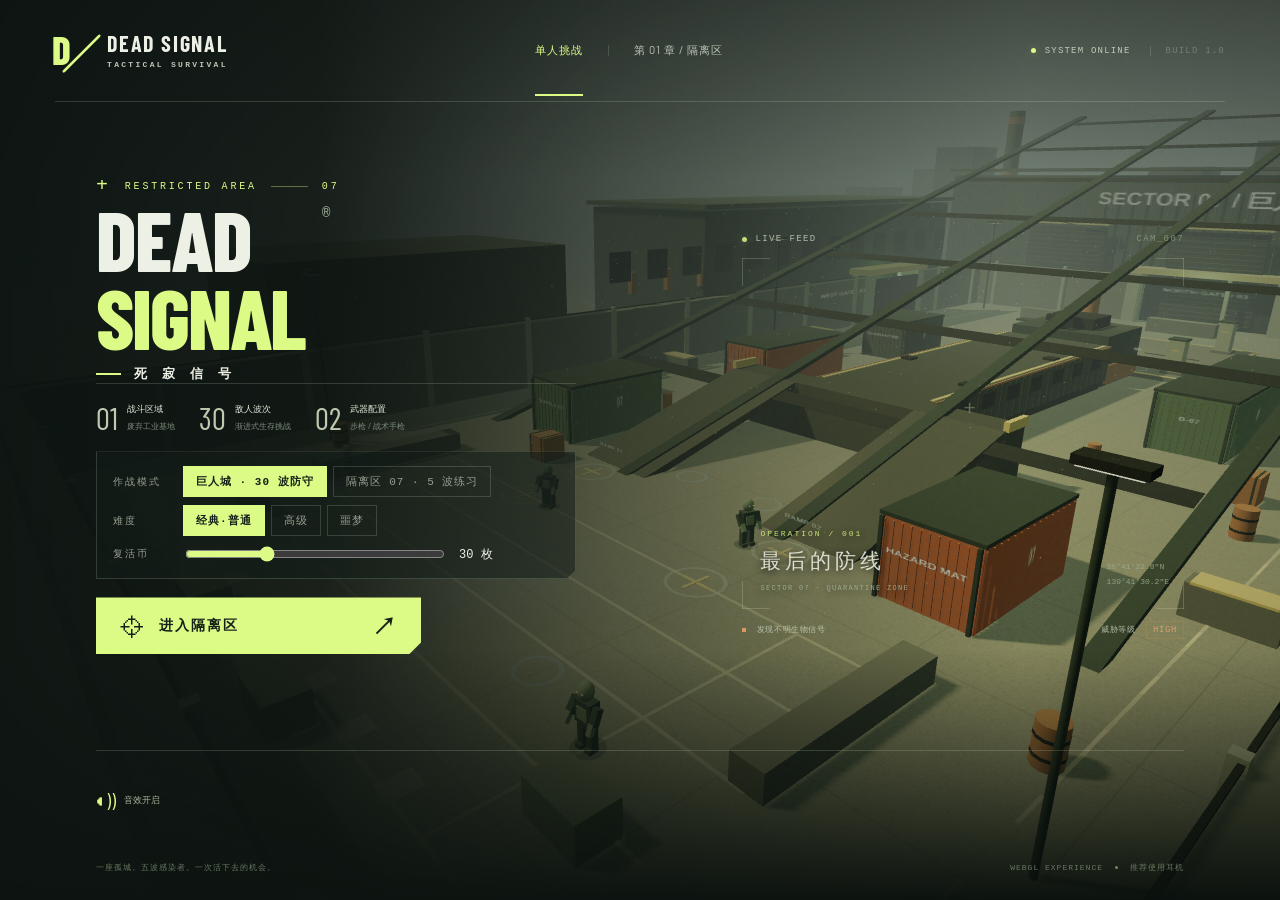
==== commit 2bc9a5bb: "M4b: 高层玩法与战场规则 让 3.2m 高台从"只影响几何"变成真正参与战斗：友方与'顶'组自爆体能沿 斜坡上顶，怪物仍受地面规则限制，保留 §5 的高台安全感。  - world: 新增友方高层" ====
--- a/DEAD-SIGNAL-单文件版.html
+++ b/DEAD-SIGNAL-单文件版.html
@@ -5,6 +5,7 @@
   <meta name="viewport" content="width=device-width, initial-scale=1">
   <meta name="theme-color" content="#101716">
   <title>DEAD SIGNAL / 死寂信号 — 隔离区生存挑战</title>
+  <link rel="icon" href="data:image/svg+xml,%3Csvg xmlns='http://www.w3.org/2000/svg' viewBox='0 0 64 64'%3E%3Crect width='64' height='64' rx='12' fill='%23131c19'/%3E%3Cpath d='M18 14h20l10 10v16L38 50H18z' fill='none' stroke='%23dbfa79' stroke-width='6'/%3E%3Cpath d='M30 25v14' stroke='%23dbfa79' stroke-width='6'/%3E%3C/svg%3E">
   <style>
 @import url('https://fonts.googleapis.com/css2?family=Barlow+Condensed:wght@500;600;700;800;900&family=Barlow:wght@400;500;600;700;800&display=swap');
 
@@ -17,9 +18,61 @@
 @media(max-width:1100px){.topnav{display:none}.menu-left{left:6%;max-width:48vw}.scene-label{right:5%;left:59%}.mission-strip{gap:16px}.mission-strip small{font-size:7px}.menu-bottom,.menu-footer{left:6%;right:6%}.menu-bottom{gap:15px}.control-item small{font-size:6px;letter-spacing:.2px}.control-item{gap:7px}.sound-button span{display:none}.coordinates{display:none}.hud-bottom-center{display:none}}
 @media(max-width:700px){.topbar{height:75px;margin:0 6%}.brand{font-size:19px}.system-status{font-size:7px}.build-label{display:none}.menu-left{max-width:88vw;width:88vw;top:16%;left:8%}h1{font-size:100px}.menu{background:linear-gradient(90deg,#0e1715ef,#0e1715b0)}.scene-label{display:none}.menu-bottom{bottom:53px;gap:12px;justify-content:flex-start;flex-wrap:wrap}.control-item{display:none}.control-item:nth-child(1),.control-item:nth-child(2),.control-item:nth-child(5){display:flex}.sound-button{margin-left:auto}.menu-footer>span:first-child{display:none}.menu-footer{justify-content:center}.minimap-wrap{left:15px;top:90px;transform:scale(.8);transform-origin:top left}.hud-top-left{left:16px;top:19px}.hud-top-left b{font-size:10px}.hud-top-left small{display:none}.hud-top-right{right:16px;top:20px}.wave-display{top:19px}.health-panel{left:18px;bottom:25px}.ammo-panel{right:18px;bottom:25px;min-width:150px}.health-bar{width:100px}.health-icon{display:none}.ammo-value strong{font-size:49px}.weapon-name{font-size:9px;gap:10px}.killfeed{right:15px;top:110px}.modal-panel{padding:30px}.modal-panel h2{font-size:28px}}
 @media(prefers-reduced-motion:reduce){*{animation-duration:.01ms!important;transition-duration:.01ms!important}}
+.load-setup{display:flex;flex-direction:column;gap:10px;margin:0 0 18px;padding:14px 16px;border:1px solid var(--line);background:rgba(19,28,25,.55);clip-path:polygon(0 0,100% 0,100% calc(100% - 10px),calc(100% - 10px) 100%,0 100%)}
+.setup-row{display:flex;align-items:center;gap:14px;flex-wrap:wrap}
+.setup-label{font-family:var(--mono);font-size:10px;letter-spacing:2px;color:var(--muted);min-width:56px}
+.seg{display:flex;gap:6px;flex-wrap:wrap}
+.seg-btn{border:1px solid var(--line);background:transparent;color:var(--muted);font-family:var(--mono);font-size:11px;letter-spacing:1px;padding:7px 12px;cursor:pointer;transition:border-color .15s,color .15s,background .15s}
+.seg-btn:hover{color:var(--text);border-color:rgba(220,250,134,.45)}
+.seg-btn.active{background:var(--lime);border-color:var(--lime);color:#152018;font-weight:700}
+.coins-control{display:flex;align-items:center;gap:12px;flex:1;min-width:220px}
+.coins-control input[type=range]{flex:1;max-width:260px;accent-color:#dcfa86}
+#setup-coins-value{font-family:var(--mono);font-size:12px;color:var(--text);min-width:48px}
+.hardcore-tag{font-family:var(--mono);font-size:10px;letter-spacing:1px;color:#ffb46b;border:1px solid rgba(255,180,107,.5);padding:3px 8px}
+.wave-pips{flex-wrap:wrap;max-width:170px;gap:2px}.wave-pips i{width:12px}
+.menu-left{max-height:calc(100vh - 190px);overflow-y:auto;scrollbar-width:none}
+.menu-left::-webkit-scrollbar{display:none}
+.load-setup{gap:8px;margin-top:2px}
+.menu-left h1{line-height:.92}
+.menu-left .intro{margin:14px 0 18px}
+.mission-strip{margin-bottom:18px}
+@media(max-height:940px){.menu-bottom .control-item{display:none}}
+@media(max-height:940px){.menu-left .intro{display:none}.title-cn{margin-top:10px;font-size:13px}.menu-left h1{margin-top:8px}.menu-left h1{font-size:clamp(64px,6.6vw,92px)}.load-setup{margin-top:16px}}
+@media(max-height:1100px){.menu-left .start-note{display:none}}
+.downed{position:absolute;top:50%;left:50%;transform:translate(-50%,-50%);display:flex;flex-direction:column;align-items:center;gap:24px;padding:28px 36px 32px;min-width:340px;background:radial-gradient(ellipse at center,rgba(9,15,12,.86),rgba(9,15,12,.4) 66%,transparent)}
+.downed-ring{position:relative;width:118px;height:118px;border-radius:50%;background:conic-gradient(var(--lime) calc(var(--p,1) * 360deg),rgba(220,250,134,.13) 0);box-shadow:0 0 32px rgba(220,250,134,.14)}
+.downed-ring i{position:absolute;inset:9px;border-radius:50%;background:#0d1613;display:block}
+.downed-ring b{position:absolute;inset:0;display:flex;align-items:center;justify-content:center;font:43px var(--display);letter-spacing:1px;color:var(--lime)}
+.downed-copy{display:flex;flex-direction:column;align-items:center;gap:9px;text-align:center}
+.downed-copy strong{font-size:23px;font-weight:500;letter-spacing:6px}
+.downed-copy span{font-size:11px;letter-spacing:1px;color:#c8d5bd}
+.rally-chip{position:absolute;bottom:86px;left:50%;transform:translateX(-50%);display:flex;align-items:center;gap:9px;padding:8px 15px;border:1px solid rgba(220,250,134,.4);background:#101c17cc;font-size:10px;letter-spacing:1.5px;color:#dbe9c9}
+.rally-chip b{font-family:var(--mono);font-weight:500;color:var(--lime)}
+.coins-panel{position:absolute;left:38px;bottom:132px;display:flex;align-items:center;gap:13px}
+.coins-panel .hud-caption{display:block}
+.coins-icon{width:35px;height:35px;display:flex;align-items:center;justify-content:center;border:1px solid rgba(220,250,134,.4);border-radius:50%;background:#13201588;color:var(--lime);font-size:14px}
+.coins-panel strong{display:block;margin-top:4px;font:30px/1.05 var(--display);letter-spacing:1px;color:var(--text)}
+.coins-panel.spent .coins-icon,.coins-panel.spent strong{color:#ff806e}
+.coins-panel.spent .coins-icon{border-color:rgba(255,128,110,.5)}
+@media(max-width:700px){.coins-panel{left:18px;bottom:112px}.coins-icon{display:none}.coins-panel strong{font-size:24px}.downed{min-width:260px;padding:22px}.downed-ring{width:96px;height:96px}.downed-ring b{font-size:34px}}
+.squad-panel{position:absolute;left:35px;top:318px;width:176px;background:#0e1a16ba;border:1px solid #afca9433;padding:9px 11px 11px;backdrop-filter:blur(5px);display:flex;flex-direction:column;gap:7px}
+.squad-panel>.hud-caption{font-size:7px;display:block;color:#8ea08a}
+.squad-row{display:flex;align-items:center;gap:8px;padding:4px 5px;border:1px solid transparent;font-size:10px;letter-spacing:1px;color:#cfdac5}
+.squad-row.selected{border-color:rgba(143,208,255,.55);background:#12242c66}
+.sq-name{font-weight:600;color:#9fc7ff;min-width:28px}
+.squad-row.selected .sq-name{color:#dcf1ff}
+.sq-order{margin-left:auto;font:8px var(--mono);letter-spacing:1px;color:#8fd0ff}
+.squad-row.switching .sq-order{color:#ffb46b}
+.squad-row.dead{opacity:.55}
+.squad-row.dead .sq-order{color:#ff806e}
+.sq-hp{width:44px;height:3px;background:#33473f;flex-shrink:0}
+.sq-hp i{display:block;height:100%;width:100%;background:#8fd0ff;transition:width .2s}
+@media(max-width:700px){.squad-panel{left:15px;top:auto;bottom:118px;transform:scale(.85);transform-origin:bottom left}}
+
+/* M3 · 雾散体黑雾：玩家身处雾中的视野遮挡（规则层，表现留给 M6 优化） */
+.fog-veil{position:absolute;inset:0;pointer-events:none;z-index:6;background:radial-gradient(ellipse at center,rgba(5,8,7,.34) 0%,rgba(3,6,5,.94) 76%);opacity:0;transition:opacity .12s}
 
   </style>
-  <link rel="icon" href="data:image/svg+xml,%3Csvg xmlns='http://www.w3.org/2000/svg' viewBox='0 0 64 64'%3E%3Crect width='64' height='64' rx='12' fill='%23131c19'/%3E%3Cpath d='M18 14h20l10 10v16L38 50H18z' fill='none' stroke='%23dbfa79' stroke-width='6'/%3E%3Cpath d='M30 25v14' stroke='%23dbfa79' stroke-width='6'/%3E%3C/svg%3E">
 </head>
 <body>
   <main id="app">
@@ -41,8 +94,22 @@
         <p class="intro">最后一道防线，只剩下你。<br><span>进入隔离区，抵御感染者，活过最后一波。</span></p>
         <div class="mission-strip">
           <div><span class="mission-number">01</span><span>战斗区域<small>废弃工业基地</small></span></div>
-          <div><span class="mission-number">05</span><span>敌人波次<small>渐进式生存挑战</small></span></div>
+          <div><span class="mission-number" id="mission-waves">05</span><span>敌人波次<small>渐进式生存挑战</small></span></div>
           <div><span class="mission-number">02</span><span>武器配置<small>步枪 / 战术手枪</small></span></div>
+        </div>
+        <div id="load-setup" class="load-setup">
+          <div class="setup-row"><span class="setup-label">作战模式</span><div class="seg" id="setup-mode" role="radiogroup" aria-label="作战模式">
+            <button type="button" class="seg-btn active" data-value="giant" role="radio" aria-checked="true">巨人城 · 30 波防守</button>
+            <button type="button" class="seg-btn" data-value="practice" role="radio" aria-checked="false">隔离区 07 · 5 波练习</button>
+          </div></div>
+          <div class="setup-row" id="setup-difficulty-row"><span class="setup-label">难度</span><div class="seg" id="setup-difficulty" role="radiogroup" aria-label="难度">
+            <button type="button" class="seg-btn active" data-value="normal" role="radio" aria-checked="true">经典·普通</button>
+            <button type="button" class="seg-btn" data-value="hard" role="radio" aria-checked="false">高级</button>
+            <button type="button" class="seg-btn" data-value="nightmare" role="radio" aria-checked="false">噩梦</button>
+          </div></div>
+          <div class="setup-row" id="setup-coins-row"><span class="setup-label">复活币</span>
+            <div class="coins-control"><input id="setup-coins" type="range" min="0" max="99" step="1" value="30" aria-label="复活币数量"><output id="setup-coins-value" for="setup-coins">30</output><span id="setup-hardcore" class="hardcore-tag" hidden>硬核 · 得分 ×1.5</span></div>
+          </div>
         </div>
         <button id="start-btn" class="primary-button" disabled><span class="button-cross">⌖</span><span id="start-label">正在建立连接…</span><span class="button-arrow">↗</span></button>
         <div class="start-note"><span class="key-tiny">↵</span> 点击开始后将锁定鼠标 <span class="note-dot">·</span> ESC 随时暂停</div>
@@ -70,20 +137,25 @@
       <div class="wave-display"><span id="wave-status">准备作战</span><strong id="wave-value">01 <em>/ 05</em></strong><div class="wave-pips" id="wave-pips"><i></i><i></i><i></i><i></i><i></i></div></div>
       <div class="hud-top-right"><span>SCORE</span><strong id="score-value">00000</strong><small id="remaining-value">等待敌人</small></div>
       <div class="minimap-wrap"><div class="minimap-heading"><span>TACTICAL RADAR</span><span>N ↑</span></div><canvas id="minimap" width="180" height="180"></canvas><div class="minimap-footer"><i></i> <span id="radar-count">区域扫描中</span></div></div>
+      <div id="squad-panel" class="squad-panel" hidden><span class="hud-caption">SQUAD · TAB 选中 / Q 指令</span><div id="squad-rows"></div></div>
       <div id="killfeed" class="killfeed"></div>
       <div id="crosshair" class="crosshair"><i></i><i></i><i></i><i></i><b></b></div>
       <div id="hitmarker" class="hitmarker">×</div>
       <div id="damage-numbers" class="damage-numbers"></div>
       <div id="wave-banner" class="wave-banner" hidden><small id="banner-eyebrow">INCOMING TRANSMISSION</small><strong id="banner-title">第一波</strong><span id="banner-subtitle">守住防线</span></div>
+      <div id="downed" class="downed" hidden><div id="downed-ring" class="downed-ring"><i></i><b id="downed-count">3.0</b></div><div class="downed-copy"><strong>你倒下了</strong><span id="downed-hint">按 E 消耗 1 枚复活币 · 在前线复活点归队</span></div></div>
+      <div id="rally" class="rally-chip" hidden><kbd>F</kbd><span>归队传送</span><b id="rally-count">20</b></div>
       <div id="toast" class="toast" hidden></div>
       <div id="reload-indicator" class="reload-indicator" hidden><span>装填中</span><div><i id="reload-progress"></i></div></div>
       <div class="health-panel"><div class="health-icon">+</div><div><span class="hud-caption">VITAL SIGNS</span><div class="health-value"><strong id="health-value">100</strong><span>/ 100</span></div><div class="health-bar"><i id="health-fill"></i></div></div></div>
+      <div id="coins-panel" class="coins-panel" hidden><span class="coins-icon">◉</span><div><span class="hud-caption">REVIVE COINS</span><strong id="coins-value">30</strong></div></div>
       <div class="hud-bottom-center"><span><kbd>1</kbd> 步枪</span><span><kbd>2</kbd> 手枪</span><span><kbd>P</kbd> 暂停</span></div>
       <div class="ammo-panel"><div class="weapon-name"><span id="weapon-name">AR-7 突击步枪</span><span id="weapon-mode">AUTO</span></div><div class="ammo-value"><strong id="ammo-value">30</strong><span>/ <b id="reserve-value">180</b></span></div><div class="ammo-bottom"><span id="weapon-slots">01 — PRIMARY</span><span><kbd>R</kbd> 换弹</span></div></div>
       <div class="fps" id="fps">60 FPS</div>
     </section>
 
     <div id="damage-overlay" class="damage-overlay"></div>
+    <div id="fog-veil" class="fog-veil" hidden></div>
     <section id="pause" class="modal-overlay" hidden>
       <div class="modal-panel"><span class="modal-eyebrow">CONNECTION ON HOLD</span><h2>行动暂停<span>TAKE A BREATH.</span></h2><p id="pause-message">战场正在等待。准备好后，继续守住防线。</p><button id="resume-btn" class="primary-button"><span>继续战斗</span><span>↗</span></button><button id="restart-pause-btn" class="secondary-button">重新开始任务</button><div class="modal-controls">WASD 移动 · 鼠标瞄准 · 左键射击<br>空格跳跃 · Shift 疾跑 · R 换弹 · 1 / 2 切枪</div></div>
     </section>
@@ -109,8 +181,206 @@
 (function () {
   'use strict';
   const DZ = window.DZ = window.DZ || {};
+
+  // M0 波次数据层：30 波配置表 + 难度倍率 + 开局默认设置。
+  // 数值来源 docs/design-giant-city-30waves.md §5 §6；行为与外形由 enemies.js 的敌种注册表登记。
+  const TYPES = {
+    walker: { key: 'walker', name: '步行者', hp: 80, speed: 1.7, damage: 10, score: 100 },
+    runner: { key: 'runner', name: '疾行者', hp: 55, speed: 2.9, damage: 8, score: 120 },
+    bomber: { key: 'bomber', name: '膨胀体', hp: 40, speed: 2.4, damage: 60, score: 150 },
+    tyrant: { key: 'tyrant', name: '暴君', hp: 500, speed: 1.5, damage: 30, score: 400 },
+    fogger: { key: 'fogger', name: '雾散体', hp: 90, speed: 1.8, damage: 12, score: 200 },
+    splitter: { key: 'splitter', name: '裂魂者', hp: 120, speed: 2.6, damage: 15, score: 250 },
+    titan: { key: 'titan', name: '泰坦', hp: 6000, speed: 2.2, damage: 50, score: 5000, boss: true, model: 'walker', scale: 2.2 },
+    megaTitan: { key: 'megaTitan', name: '巨型泰坦', hp: 15000, speed: 2.2, damage: 50, score: 20000, boss: true, model: 'walker', scale: 2.8 }
+  };
+
+  const DIFFICULTY = {
+    normal: { key: 'normal', name: '经典·普通', hp: 1, damage: 1, count: 1, defaultCoins: 30, scoreMultiplier: 1 },
+    hard: { key: 'hard', name: '高级', hp: 1.5, damage: 1.3, count: 1.15, defaultCoins: 20, scoreMultiplier: 1.5 },
+    nightmare: { key: 'nightmare', name: '噩梦', hp: 2.2, damage: 1.8, count: 1.35, defaultCoins: 10, scoreMultiplier: 2.5 }
+  };
+
+  // 西/东/北/顶四组刷怪点由各套地图自带（world.spawnGroups），波次数据只登记组名。
+  function wave(config) {
+    return Object.assign({ interval: 0.6, maxAlive: 30, groups: ['西', '东'], batches: 1, batchInterval: 0, boss: false, specialBox: false, reinforce: null, summon: null }, config);
+  }
+
+  const GIANT_WAVES = [
+    wave({ total: 10, entries: [{ type: 'walker', count: 6 }, { type: 'runner', count: 4 }], interval: 0.9 }),
+    wave({ total: 12, entries: [{ type: 'walker', count: 8 }, { type: 'runner', count: 4 }], interval: 0.87 }),
+    wave({ total: 14, entries: [{ type: 'walker', count: 9 }, { type: 'runner', count: 5 }], interval: 0.85 }),
+    wave({ total: 16, entries: [{ type: 'walker', count: 10 }, { type: 'runner', count: 6 }], interval: 0.82 }),
+    wave({ total: 18, entries: [{ type: 'walker', count: 13 }, { type: 'runner', count: 0 }, { type: 'bomber', count: 4 }, { type: 'tyrant', count: 1 }], interval: 0.8, note: '自爆登场' }),
+    wave({ total: 20, entries: [{ type: 'walker', count: 11 }, { type: 'bomber', count: 5 }, { type: 'tyrant', count: 2 }, { type: 'runner', count: 2 }], interval: 0.78 }),
+    wave({ total: 22, entries: [{ type: 'walker', count: 12 }, { type: 'bomber', count: 6 }, { type: 'tyrant', count: 2 }, { type: 'runner', count: 2 }], groups: ['西', '西', '东'], interval: 0.76, note: '西重' }),
+    wave({ total: 24, entries: [{ type: 'bomber', count: 6 }, { type: 'tyrant', count: 3 }, { type: 'runner', count: 8 }, { type: 'walker', count: 7 }], interval: 0.74, specialBox: true }),
+    wave({ total: 26, entries: [{ type: 'bomber', count: 8 }, { type: 'tyrant', count: 3 }, { type: 'walker', count: 10 }, { type: 'runner', count: 5 }], interval: 0.72, note: '阶段末压力检查' }),
+    wave({ total: 26, entries: [{ type: 'fogger', count: 3 }, { type: 'splitter', count: 2 }, { type: 'bomber', count: 6 }, { type: 'walker', count: 8 }, { type: 'runner', count: 7 }], interval: 0.7, maxAlive: 32, note: '高威胁新种登场' }),
+    wave({ total: 28, entries: [{ type: 'fogger', count: 3 }, { type: 'splitter', count: 3 }, { type: 'bomber', count: 8 }, { type: 'tyrant', count: 1 }, { type: 'walker', count: 13 }], interval: 0.67, maxAlive: 32 }),
+    wave({ total: 30, entries: [{ type: 'fogger', count: 4 }, { type: 'splitter', count: 3 }, { type: 'bomber', count: 8 }, { type: 'tyrant', count: 2 }, { type: 'walker', count: 7 }, { type: 'runner', count: 6 }], interval: 0.65, maxAlive: 34 }),
+    wave({ total: 32, entries: [{ type: 'splitter', count: 4 }, { type: 'bomber', count: 10, groups: ['顶'] }, { type: 'fogger', count: 4 }, { type: 'runner', count: 14 }], interval: 0.62, maxAlive: 34, note: '混合冲锋' }),
+    wave({ total: 34, entries: [{ type: 'fogger', count: 4 }, { type: 'splitter', count: 4 }, { type: 'bomber', count: 8 }, { type: 'tyrant', count: 3 }, { type: 'runner', count: 15 }], interval: 0.6, maxAlive: 36, note: '泰坦前哨战' }),
+    wave({ total: 46, boss: true, bossType: 'titan', entries: [{ type: 'walker', count: 1 }, { type: 'runner', count: 1 }], interval: 0.6, maxAlive: 36, reinforce: { every: 20, entries: [{ type: 'walker', count: 2 }, { type: 'runner', count: 2 }] }, summon: { every: 20, picks: [[{ type: 'walker', count: 2 }, { type: 'runner', count: 2 }]] }, specialBox: true, note: '泰坦 + 无限增援' }),
+    wave({ total: 36, entries: [{ type: 'bomber', count: 10 }, { type: 'tyrant', count: 3 }, { type: 'splitter', count: 4 }, { type: 'runner', count: 10 }, { type: 'walker', count: 9 }], interval: 0.57, maxAlive: 36, note: '报复性攻势' }),
+    wave({ total: 38, entries: [{ type: 'bomber', count: 10 }, { type: 'tyrant', count: 4 }, { type: 'splitter', count: 6 }, { type: 'fogger', count: 6 }, { type: 'runner', count: 12 }], interval: 0.55, maxAlive: 38 }),
+    wave({ total: 40, entries: [{ type: 'splitter', count: 6 }, { type: 'bomber', count: 12 }, { type: 'fogger', count: 4 }, { type: 'walker', count: 18 }], interval: 0.52, maxAlive: 38 }),
+    wave({ total: 42, entries: [{ type: 'tyrant', count: 5 }, { type: 'bomber', count: 12 }, { type: 'splitter', count: 6 }, { type: 'fogger', count: 7 }, { type: 'runner', count: 12 }], interval: 0.5, maxAlive: 40 }),
+    wave({ total: 52, boss: true, bossType: 'titan', entries: [{ type: 'walker', count: 6 }, { type: 'runner', count: 6 }], groups: ['西', '东', '北'], interval: 0.5, maxAlive: 40, reinforce: { every: 20, entries: [{ type: 'bomber', count: 2 }, { type: 'runner', count: 2 }] }, summon: { every: 20, picks: [[{ type: 'bomber', count: 2 }, { type: 'runner', count: 2 }]] }, specialBox: true, note: '双线作战' }),
+    wave({ total: 44, entries: [{ type: 'splitter', count: 8 }, { type: 'fogger', count: 5 }, { type: 'bomber', count: 10 }, { type: 'walker', count: 11 }, { type: 'runner', count: 10 }], interval: 0.47, maxAlive: 40, note: '波次密集化' }),
+    wave({ total: 46, entries: [{ type: 'bomber', count: 10, groups: ['顶'] }, { type: 'tyrant', count: 4 }, { type: 'splitter', count: 8 }, { type: 'fogger', count: 6 }, { type: 'runner', count: 18 }], interval: 0.45, maxAlive: 42, note: '车顶争夺' }),
+    wave({ total: 48, entries: [{ type: 'bomber', count: 12 }, { type: 'tyrant', count: 5 }, { type: 'splitter', count: 8 }, { type: 'fogger', count: 6 }, { type: 'walker', count: 9 }, { type: 'runner', count: 8 }], interval: 0.42, maxAlive: 42, note: '全类型混合' }),
+    wave({ total: 50, entries: [{ type: 'splitter', count: 10 }, { type: 'bomber', count: 12 }, { type: 'fogger', count: 6 }, { type: 'walker', count: 22 }], interval: 0.4, maxAlive: 44, specialBox: true, note: '团灭高发波' }),
+    wave({ total: 50, entries: [{ type: 'fogger', count: 6 }, { type: 'splitter', count: 8 }, { type: 'bomber', count: 16 }, { type: 'tyrant', count: 4 }, { type: 'runner', count: 16 }], groups: ['西', '东', '北'], interval: 0.4, maxAlive: 44, note: '北通道启用' }),
+    wave({ total: 52, entries: [{ type: 'tyrant', count: 6 }, { type: 'bomber', count: 14 }, { type: 'splitter', count: 6 }, { type: 'walker', count: 14 }, { type: 'runner', count: 12 }], groups: ['西', '东', '北'], interval: 0.38, maxAlive: 45 }),
+    wave({ total: 54, entries: [{ type: 'fogger', count: 6 }, { type: 'bomber', count: 14 }, { type: 'splitter', count: 8 }, { type: 'tyrant', count: 5 }, { type: 'walker', count: 12 }, { type: 'runner', count: 9 }], groups: ['西', '东', '北'], interval: 0.38, maxAlive: 45, note: '视野压制波' }),
+    wave({ total: 56, entries: [{ type: 'fogger', count: 8 }, { type: 'bomber', count: 16 }, { type: 'splitter', count: 8 }, { type: 'tyrant', count: 6 }, { type: 'runner', count: 18 }], groups: ['西', '东', '北'], interval: 0.36, maxAlive: 45, note: '先破封雾再上顶' }),
+    wave({ total: 60, entries: [{ type: 'bomber', count: 14 }, { type: 'splitter', count: 10 }, { type: 'fogger', count: 8 }, { type: 'tyrant', count: 8 }, { type: 'walker', count: 10 }, { type: 'runner', count: 10 }], groups: ['西', '东', '北', '顶'], interval: 0.35, maxAlive: 45, batches: 4, batchInterval: 5, specialBox: true, note: '小最终关，分 4 批投放' }),
+    wave({ total: 1, boss: true, bossType: 'megaTitan', entries: [], groups: ['南'], interval: 0.35, maxAlive: 45, reinforce: { every: 18, entries: [{ type: 'bomber', count: 3 }] }, summon: { every: 18, picks: [[{ type: 'bomber', count: 3 }], [{ type: 'runner', count: 4 }]] }, note: '决战' })
+  ];
+
+  // 旧「隔离区 07 · 5 波练习」模式：waveSizes 数据化，生成公式仍走旧逻辑（dataDriven:false）。
+  const PRACTICE_WAVES = [8, 12, 17, 23, 30].map((size, index) => wave({
+    total: size,
+    entries: [{ type: 'walker', count: size }],
+    interval: Math.max(0.3, 0.76 - (index + 1) * 0.08),
+    maxAlive: 30,
+    dataDriven: false
+  }));
+
+  const MODES = {
+    giant: {
+      key: 'giant', name: '巨人城 · 30 波防守', waves: GIANT_WAVES, dataDriven: true,
+      intermission: 15, waveScore: 300, noReviveBonus: 100, allowCoins: true, allowSquad: true,
+      revive: { castTime: 3, health: 50, guard: 5, rallyWindow: 20 },
+      banner: { eyebrow: 'GIANT SECTOR / 30 WAVES', title: '守住防线', subtitle: '三十波感染者 · 队友掩护 · 复活币归队' }
+    },
+    practice: {
+      key: 'practice', name: '隔离区 07 · 5 波练习', waves: PRACTICE_WAVES, dataDriven: false,
+      intermission: 6, waveScore: 250, noReviveBonus: 0, allowCoins: false, allowSquad: false,
+      revive: null,
+      banner: { eyebrow: 'OPERATION / SECTOR 07', title: '守住防线', subtitle: '五波感染者 · 瞄准头部 · 拾取地面补给' }
+    }
+  };
+
+  // 前线复活点随战线推进解锁：1–9=A 出发区，10–24=B 中央，25–30=C 火车南端。
+  const REVIVE_STAGES = [[9, 'A'], [24, 'B'], [Infinity, 'C']];
+
+  const DEFAULT_SETTINGS = { mode: 'giant', difficulty: 'normal', coins: 30 };
+
+  // 开局设置；coins 由 M1 消费，这里先入库。
+  DZ.Settings = Object.assign({}, DEFAULT_SETTINGS);
+
+  DZ.WAVES = {
+    TYPES, DIFFICULTY, MODES, DEFAULT_SETTINGS, REVIVE_STAGES,
+    mode(modeKey) { return MODES[modeKey] || MODES.giant; },
+    difficulty(difficultyKey) { return DIFFICULTY[difficultyKey] || DIFFICULTY.normal; },
+    waveAt(mode, index) { return mode.waves[Math.max(0, Math.min(mode.waves.length - 1, index))]; },
+    stageForWave(wave) {
+      for (const [until, stage] of REVIVE_STAGES) if (wave <= until) return stage;
+      return 'C';
+    },
+    // 兵力按难度倍率取整。
+    queue(mode, index, difficulty) {
+      const mult = this.difficulty(difficulty).count;
+      const queue = [];
+      const cfg = this.waveAt(mode, index);
+      for (const entry of cfg.entries) {
+        const total = Math.max(0, Math.round(entry.count * mult));
+        const groups = entry.groups || cfg.groups;
+        for (let i = 0; i < total; ++i) queue.push({ type: entry.type, group: groups[i % groups.length] });
+      }
+      return queue;
+    },
+    // 原地重排（Fisher-Yates），避免所有西点怪先于东点刷出。
+    shuffle(queue, random = Math.random) {
+      for (let i = queue.length - 1; i > 0; --i) {
+        const j = Math.floor(random() * (i + 1));
+        const t = queue[i]; queue[i] = queue[j]; queue[j] = t;
+      }
+      return queue;
+    }
+  };
+
+  // 波次出怪运行器：批次数/间隔、生成间隔、同屏上限、BOSS 增援全部由波配置驱动。
+  // dataDriven=false 时退化为旧模式的 count 驱动。
+  DZ.WaveRunner = class WaveRunner {
+    constructor(mode, difficulty) {
+      this.mode = mode;
+      this.difficulty = DZ.WAVES.difficulty(difficulty);
+      this.cfg = null;
+      this.queue = [];
+      this.pending = 0;
+      this.spawnTimer = 0;
+      this.batchSize = 0;
+      this.batchLeft = 0;
+      this.batchClock = 0;
+      this.reinforceClock = 0;
+      this.bossSpawned = false;
+      this.dataDriven = false;
+    }
+    start(index) {
+      this.index = index;
+      this.cfg = DZ.WAVES.waveAt(this.mode, index);
+      this.dataDriven = this.mode.dataDriven && this.cfg.dataDriven !== false;
+      this.spawnTimer = 0.2;
+      this.bossSpawned = false;
+      this.queue = this.dataDriven ? DZ.WAVES.shuffle(DZ.WAVES.queue(this.mode, index, this.difficulty.key)) : [];
+      this.pending = 0;
+      const batches = Math.max(1, this.cfg.batches || 1);
+      this.batchSize = Math.ceil(this.queue.length / batches);
+      this.batchLeft = this.queue.length;
+      this.batchClock = 0;
+      this.reinforceClock = this.cfg.reinforce ? this.cfg.reinforce.every : 0;
+      // BOSS 波的增援只在 BOSS 存活时投放，否则击杀 BOSS 后波次永远无法结算。
+      this.bossAlive = false;
+      // 分批波次：待生成数按批次逐批释放；不分批时一次性全部开放。
+      if (!this.dataDriven) this.pending = this.cfg.total;
+      else if (batches <= 1) { this.pending = this.queue.length; this.batchLeft = 0; }
+    }
+    tick(dt) {
+      if (!this.cfg || !this.dataDriven) return;
+      if (this.batchLeft > 0) {
+        this.batchClock -= dt;
+        if (this.batchClock <= 0) {
+          const release = Math.min(this.batchSize, this.batchLeft);
+          this.batchLeft -= release;
+          this.pending += release;
+          this.batchClock = this.cfg.batchInterval;
+        }
+      }
+      if (this.cfg.reinforce && (!this.cfg.boss || this.bossAlive)) {
+        this.reinforceClock -= dt;
+        if (this.reinforceClock <= 0) {
+          this.reinforceClock = this.cfg.reinforce.every;
+          for (const entry of this.cfg.reinforce.entries) {
+            const groups = entry.groups || this.cfg.groups;
+            const total = Math.max(0, Math.round(entry.count * this.difficulty.count));
+            for (let i = 0; i < total; ++i) this.queue.push({ type: entry.type, group: groups[i % groups.length] });
+            this.pending += total;
+          }
+        }
+      }
+    }
+    take() {
+      if (!this.cfg) return null;
+      if (!this.dataDriven) return this.pending > 0 ? { legacy: true } : null;
+      return this.pending > 0 && this.queue.length ? this.queue.shift() : null;
+    }
+  };
+})();
+  </script>
+  <script>
+(function () {
+  'use strict';
+  const DZ = window.DZ = window.DZ || {};
   if (!window.THREE) return;
   const T = THREE;
+
+  // 脚下一步内允许抬升的高度：中央平台（0.35m）可以直接走上去，车厢/甲板（3.2m）只能靠斜坡上。
+  const STEP_UP = 0.42;
+  // 导航格子的通行半径：地面层与友方层共用，保证没有高度面时两层完全等价。
+  const NAV_RADIUS = 0.56;
 
   DZ.World = class World {
     defMaterial(color, roughness = 0.85, metalness = 0.1) {
@@ -118,13 +388,8 @@
     }
 
     constructor(container) {
-      this.half = 24;
-      this.obstacles = [];
-      this.blockers = [];
       this.scene = new T.Scene();
-      this.scene.background = new T.Color(0x859281);
-      this.scene.fog = new T.FogExp2(0x859281, 0.019);
-      this.camera = new T.PerspectiveCamera(75, innerWidth / innerHeight, 0.055, 180);
+      this.camera = new T.PerspectiveCamera(75, innerWidth / innerHeight, 0.055, 260);
       this.camera.rotation.order = 'YXZ';
       this.scene.add(this.camera);
       this.renderer = new T.WebGLRenderer({ antialias: true, powerPreference: 'high-performance' });
@@ -135,6 +400,8 @@
       this.renderer.toneMappingExposure = 1.12;
       this.renderer.shadowMap.enabled = true;
       this.renderer.shadowMap.type = T.PCFSoftShadowMap;
+      // 静态阴影只在换图时烘一次；怪物使用廉价的地面投影，避免逐帧重画整张阴影图。
+      this.renderer.shadowMap.autoUpdate = false;
       container.appendChild(this.renderer.domElement);
       this.cube = new T.BoxGeometry(1, 1, 1);
       this.mat = {
@@ -144,25 +411,77 @@
         black: this.defMaterial(0x202924), orange: this.defMaterial(0xa26038),
         green: this.defMaterial(0x586f54), roof: this.defMaterial(0x414d42)
       };
-      this.spawnPoints = [new T.Vector3(-20, 0, -19), new T.Vector3(0, 0, -21),
-        new T.Vector3(20, 0, -18), new T.Vector3(-21, 0, 12),
-        new T.Vector3(21, 0, 13), new T.Vector3(0, 0, 21)];
-      this.buildLights();
-      this.buildGround();
-      this.buildArena();
-      this.buildBackdrop();
-      this.buildDust();
-      this.buildNavigation();
+      this.paint = new T.MeshStandardMaterial({ color: 0xc5bc81, transparent: true, opacity: 0.6, roughness: 1 });
+      // 两套地图按模式懒加载、各自独立缓存；构建期间 this.group/this.obstacles 指向当前 bag。
+      this.maps = new Map();
+      this.bag = null;
+      this.group = new T.Group();
+      this.obstacles = [];
+      this.surfaces = [];
+      this.blockers = [];
+      this.bounds = { minX: -24, maxX: 24, minZ: -24, maxZ: 24 };
+      this.dust = null;
+      this.useMap(DZ.Settings && DZ.Settings.mode === 'practice' ? 'practice' : 'giant');
       this.menuView(0);
       this.scene.updateMatrixWorld(true);
-      // 静态场景只生成一次阴影；怪物使用廉价的地面投影，避免逐帧重画整张阴影图。
-      this.renderer.shadowMap.autoUpdate = false;
-      this.renderer.shadowMap.needsUpdate = true;
       addEventListener('resize', () => {
         this.camera.aspect = innerWidth / innerHeight;
         this.camera.updateProjectionMatrix();
         this.renderer.setSize(innerWidth, innerHeight);
       });
+    }
+
+    ensureMap(modeKey) {
+      const key = modeKey === 'practice' ? 'practice' : 'giant';
+      if (this.maps.has(key)) return this.maps.get(key);
+      const bag = {
+        key, group: new T.Group(), obstacles: [], surfaces: [], blockers: [],
+        spawnPoints: [], spawnGroups: {}, revivePoints: {}
+      };
+      this.bag = bag;
+      this.group = bag.group;
+      this.obstacles = bag.obstacles;
+      this.surfaces = bag.surfaces;
+      this.blockers = bag.blockers;
+      if (key === 'giant') this.buildGiant(bag); else this.buildPractice(bag);
+      this.bounds = bag.bounds;
+      bag.nav = this.buildNav();
+      bag.navAlly = this.buildAllyNav();
+      bag.group.updateMatrixWorld(true);
+      this.bag = null;
+      this.maps.set(key, bag);
+      return bag;
+    }
+
+    // 切图时把另一套彻底移出 scene：visible=false 的子物体仍会被烘进静态阴影图。
+    useMap(modeKey) {
+      const bag = this.ensureMap(modeKey);
+      if (this.bag === bag) return bag;
+      if (this.bag) this.scene.remove(this.bag.group);
+      this.bag = bag;
+      this.group = bag.group;
+      this.obstacles = bag.obstacles;
+      this.surfaces = bag.surfaces;
+      this.blockers = bag.blockers;
+      this.spawnPoints = bag.spawnPoints;
+      this.spawnGroups = bag.spawnGroups;
+      this.revivePoints = bag.revivePoints;
+      this.defensePost = bag.defensePost;
+      this.bossArena = bag.bossArena;
+      this.squadPosts = bag.squadPosts;
+      this.squadStart = bag.squadStart;
+      this.playerStart = bag.playerStart;
+      this.menuDecor = bag.menuDecor;
+      this.bounds = bag.bounds;
+      this.nav = bag.nav;
+      this.navAlly = bag.navAlly;
+      this.dust = bag.dust;
+      this.scene.background = new T.Color(bag.background);
+      this.scene.fog = new T.FogExp2(bag.background, bag.fogDensity);
+      this.scene.add(bag.group);
+      this.resetNavigation();
+      this.renderer.shadowMap.needsUpdate = true;
+      return bag;
     }
 
     box(x, y, z, w, h, d, material, collision = false, shadow = true) {
@@ -171,11 +490,59 @@
       mesh.scale.set(w, h, d);
       mesh.castShadow = shadow;
       mesh.receiveShadow = true;
-      this.scene.add(mesh);
+      this.group.add(mesh);
       if (collision) {
         this.obstacles.push({ minX: x - w / 2, maxX: x + w / 2, minZ: z - d / 2, maxZ: z + d / 2 });
         this.blockers.push(mesh);
       }
+      return mesh;
+    }
+
+    // 可行走顶面：只挡视线（blocker）不挡平面通行，阻挡交给 floorAt 的台阶高度规则。
+    platform(minX, maxX, minZ, maxZ, top, material, thickness = 0.3) {
+      const mesh = this.box((minX + maxX) / 2, top - thickness / 2, (minZ + maxZ) / 2,
+        maxX - minX, thickness, maxZ - minZ, material);
+      this.blockers.push(mesh);
+      this.surfaces.push({ minX, maxX, minZ, maxZ, y: top, kind: 'flat' });
+      return mesh;
+    }
+
+    // 斜坡：zLow 端贴地、zHigh 端升到 top，表面是线性高度面（15° 时水平投影约 12m 抬 3.2m）。
+    slope(minX, maxX, zLow, zHigh, top, material) {
+      const run = Math.abs(zLow - zHigh);
+      const angle = Math.atan2(top, run);
+      const length = run / Math.cos(angle);
+      const thickness = 0.42;
+      const midZ = (zLow + zHigh) / 2;
+      // zLow 在南侧（z 较大）时坡面朝 +z 下沉，对应 rotation.x 为正。
+      const sign = zLow > zHigh ? 1 : -1;
+      const mesh = new T.Mesh(this.cube, material);
+      mesh.scale.set(maxX - minX, thickness, length);
+      mesh.rotation.x = angle * sign;
+      mesh.position.set((minX + maxX) / 2,
+        top / 2 - Math.cos(angle) * thickness / 2,
+        midZ - Math.sin(angle) * thickness / 2 * sign);
+      mesh.castShadow = true;
+      mesh.receiveShadow = true;
+      this.group.add(mesh);
+      this.blockers.push(mesh);
+      for (const x of [minX + 0.14, maxX - 0.14]) {
+        const rail = new T.Mesh(this.cube, this.mat.dark);
+        rail.scale.set(0.16, 0.62, length);
+        rail.position.set(x - (minX + maxX) / 2, thickness / 2 + 0.28, 0);
+        mesh.add(rail);
+      }
+      for (let t = 0.08; t < 0.98; t += 0.075) {
+        const grip = new T.Mesh(this.cube, this.mat.black);
+        grip.scale.set((maxX - minX) * 0.9, 0.04, 0.1);
+        grip.position.set(0, thickness / 2 + 0.02, length / 2 - t * length);
+        mesh.add(grip);
+      }
+      this.surfaces.push({
+        minX, maxX, minZ: Math.min(zLow, zHigh), maxZ: Math.max(zLow, zHigh),
+        kind: 'ramp', y: top,
+        ramp(x, z) { return T.MathUtils.clamp(top * (zLow - z) / (zLow - zHigh), 0, top); }
+      });
       return mesh;
     }
 
@@ -185,7 +552,7 @@
       if (horizontal) mesh.rotation.z = Math.PI / 2;
       mesh.castShadow = true;
       mesh.receiveShadow = true;
-      this.scene.add(mesh);
+      this.group.add(mesh);
       return mesh;
     }
 
@@ -205,26 +572,260 @@
       const mesh = new T.Mesh(new T.PlaneGeometry(w, h), new T.MeshBasicMaterial({ map: texture, transparent: !options.background, side: T.DoubleSide, depthWrite: false }));
       mesh.position.set(x, y, z);
       mesh.rotation.y = options.rotation || 0;
-      this.scene.add(mesh);
+      this.group.add(mesh);
       return mesh;
     }
 
-    buildLights() {
-      this.scene.add(new T.HemisphereLight(0xdce6c8, 0x3c4834, 2.25));
-      const sun = new T.DirectionalLight(0xffe7b0, 3.15);
-      sun.position.set(-18, 35, 12);
-      sun.castShadow = true;
-      Object.assign(sun.shadow.camera, { left: -36, right: 36, top: 36, bottom: -36, near: 1, far: 90 });
-      sun.shadow.mapSize.set(2048, 2048);
-      sun.shadow.bias = -0.0006;
-      sun.shadow.normalBias = 0.06;
-      this.scene.add(sun);
-      const gateLight = new T.PointLight(0xd2ff88, 22, 13, 2);
-      gateLight.position.set(0, 4, -19);
-      this.scene.add(gateLight);
-    }
-
-    buildGround() {
+    // ── 站立高度面 ────────────────────────────────────────────────
+    floorAt(x, z) {
+      let h = 0;
+      for (const s of this.surfaces) {
+        if (x < s.minX || x > s.maxX || z < s.minZ || z > s.maxZ) continue;
+        const v = s.kind === 'ramp' ? s.ramp(x, z) : s.y;
+        if (v > h) h = v;
+      }
+      return h;
+    }
+
+    surfaceY(position, offset = 0) {
+      return this.floorAt(position.x, position.z) + offset;
+    }
+
+    canStand(x, z, radius = 0.43, fromY = 0) {
+      const b = this.bounds;
+      if (x < b.minX + radius || x > b.maxX - radius || z < b.minZ + radius || z > b.maxZ - radius) return false;
+      for (const o of this.obstacles) {
+        const dx = x - Math.max(o.minX, Math.min(o.maxX, x));
+        const dz = z - Math.max(o.minZ, Math.min(o.maxZ, z));
+        if (dx * dx + dz * dz < radius * radius) return false;
+      }
+      // 脚底先落在目标顶面上：脚下高度只取 max(来源, 目标)，斜坡每步只升高一点点，
+      // 若按来源高度限位就会被自己的坡度当成墙。
+      const here = this.floorAt(x, z);
+      if (here > fromY + STEP_UP) return false;
+      // 四周采样：脚底要被高出台阶限位的顶面顶住，就当撞上了墙/车厢侧壁。
+      const k = radius * 0.72;
+      const limit = Math.max(fromY, here) + STEP_UP;
+      for (const [sx, sz] of [[k, 0], [-k, 0], [0, k], [0, -k]]) {
+        if (this.floorAt(x + sx, z + sz) > limit) return false;
+      }
+      return true;
+    }
+
+    // fromY 显式传 0 就是"地面单位"规则：只能踏上 STEP_UP 以内的顶面，斜坡与车顶不对怪物开放。
+    move(position, dx, dz, radius, fromY = position.y || 0) {
+      const b = this.bounds;
+      const limitX = (b.maxX - b.minX) / 2 - radius;
+      const limitZ = (b.maxZ - b.minZ) / 2 - radius;
+      const cx = (b.minX + b.maxX) / 2, cz = (b.minZ + b.maxZ) / 2;
+      const x = T.MathUtils.clamp(position.x + dx, cx - limitX, cx + limitX);
+      if (this.canStand(x, position.z, radius, fromY)) position.x = x;
+      const z = T.MathUtils.clamp(position.z + dz, cz - limitZ, cz + limitZ);
+      if (this.canStand(position.x, z, radius, fromY)) position.z = z;
+    }
+
+    // 视线/贴地通道检测：以线两端较低的脚底高度为准，站在车顶不会被地面怪物"看穿"车厢。
+    segmentClear(a, b, radius = 0.47) {
+      const fromY = Math.min(a.y || 0, b.y || 0);
+      const distance = Math.hypot(b.x - a.x, b.z - a.z);
+      const steps = Math.ceil(distance / 0.4);
+      for (let i = 1; i < steps; i++) {
+        const t = i / steps;
+        if (!this.canStand(a.x + (b.x - a.x) * t, a.z + (b.z - a.z) * t, radius, fromY)) return false;
+      }
+      return true;
+    }
+
+    // 把单位贴到所在顶面的高度上（玩家用带重力的版本，怪物/队友直接吸附）。
+    settleY(position) {
+      position.y = this.floorAt(position.x, position.z);
+      return position.y;
+    }
+
+    buildNav() {
+      const b = this.bounds;
+      const w = Math.round(b.maxX - b.minX);
+      const h = Math.round(b.maxZ - b.minZ);
+      const blocked = new Uint8Array(w * h);
+      for (let z = 0; z < h; z++) for (let x = 0; x < w; x++) {
+        blocked[z * w + x] = this.canStand(b.minX + x + 0.5, b.minZ + z + 0.5, NAV_RADIUS) ? 0 : 1;
+      }
+      // 仇恨系统需要多个目标流场（玩家 + 队友群 + 队友各自的目标点），按 id 缓存、各自 0.3s 节流。
+      return { w, h, minX: b.minX, minZ: b.minZ, blocked, queue: new Int16Array(w * h) };
+    }
+
+    // 友方导航层：允许沿台阶爬升（斜坡→装载甲板→车顶），但绝不许跨越悬崖。
+    // 怪物仍走 buildNav 的地面层，高台对它们依旧是墙。
+    buildAllyNav() {
+      const b = this.bounds;
+      const w = Math.round(b.maxX - b.minX), h = Math.round(b.maxZ - b.minZ), size = w * h;
+      const open = new Uint8Array(size), floors = new Float32Array(size);
+      const reachable = new Uint8Array(size), queue = new Int16Array(size);
+      let read = 0, write = 0;
+      for (let z = 0; z < h; z++) for (let x = 0; x < w; x++) {
+        const i = z * w + x;
+        const cx = b.minX + x + 0.5, cz = b.minZ + z + 0.5;
+        const y = this.floorAt(cx, cz);
+        floors[i] = y;
+        // 通行半径与地面层一致（0.56）：没有高度面的旧图上两层必须完全等价。
+        if (!this.canStand(cx, cz, NAV_RADIUS, y)) continue;
+        open[i] = 1;
+        // 只有地面层可达的格子作为源点，高台必须靠台阶链连出来。
+        if (this.canStand(cx, cz, NAV_RADIUS, 0)) { reachable[i] = 1; queue[write++] = i; }
+      }
+      while (read < write) {
+        const i = queue[read++], x = i % w, z = Math.floor(i / w);
+        for (const [dx, dz] of [[1, 0], [-1, 0], [0, 1], [0, -1]]) {
+          const nx = x + dx, nz = z + dz;
+          if (nx < 0 || nx >= w || nz < 0 || nz >= h) continue;
+          const ni = nz * w + nx;
+          if (!open[ni] || reachable[ni] || Math.abs(floors[ni] - floors[i]) > STEP_UP) continue;
+          reachable[ni] = 1;
+          queue[write++] = ni;
+        }
+      }
+      const blocked = new Uint8Array(size);
+      for (let i = 0; i < size; i++) blocked[i] = reachable[i] ? 0 : 1;
+      // 把高度与边规则带到运行时：nextStep 也要按同一套台阶限位挑格子，否则单位会顶着悬崖流场走。
+      return { w, h, minX: b.minX, minZ: b.minZ, blocked, queue: new Int16Array(size), floors, maxStep: STEP_UP };
+    }
+
+    resetNavigation() { this.fields = new Map(); }
+
+    // 流场绑定各自的导航层：怪物用 only-ground 的 nav，友方与冲顶单位用 navAlly。
+    field(id, grid = this.nav, create = true) {
+      let f = this.fields.get(id);
+      if (!f && create) {
+        f = { grid, dist: new Int16Array(grid.w * grid.h).fill(-1), clock: 0, cell: -1 };
+        this.fields.set(id, f);
+      }
+      return f;
+    }
+
+    cell(position, nav = this.nav) {
+      const x = T.MathUtils.clamp(Math.floor(position.x - nav.minX), 0, nav.w - 1);
+      const z = T.MathUtils.clamp(Math.floor(position.z - nav.minZ), 0, nav.h - 1);
+      return z * nav.w + x;
+    }
+
+    updateField(id, position, dt, grid = this.nav) {
+      const nav = grid;
+      const f = this.field(id, nav);
+      f.clock -= dt;
+      const target = this.cell(position, nav);
+      if (f.clock > 0 && target === f.cell) return;
+      f.clock = 0.3;
+      f.cell = target;
+      let seed = target;
+      if (nav.blocked[seed]) {
+        let best = Infinity;
+        for (let i = 0; i < nav.blocked.length; ++i) {
+          if (nav.blocked[i]) continue;
+          const d = (i % nav.w - target % nav.w) ** 2 + (Math.floor(i / nav.w) - Math.floor(target / nav.w)) ** 2;
+          if (d < best) { best = d; seed = i; }
+        }
+      }
+      // 一张共享流场替代每只怪物单独寻路，45 只怪物同屏也只需一次广度优先搜索。
+      const distances = f.dist;
+      distances.fill(-1);
+      distances[seed] = 0;
+      let read = 0, write = 0;
+      nav.queue[write++] = seed;
+      while (read < write) {
+        const i = nav.queue[read++], x = i % nav.w, z = Math.floor(i / nav.w);
+        for (const [dx, dz] of [[1, 0], [-1, 0], [0, 1], [0, -1]]) {
+          const nx = x + dx, nz = z + dz;
+          if (nx < 0 || nx >= nav.w || nz < 0 || nz >= nav.h) continue;
+          const ni = nz * nav.w + nx;
+          if (nav.blocked[ni] || distances[ni] >= 0) continue;
+          // 友方层带高度：流场只能沿 buildAllyNav 认可的台阶边扩散，否则梯度会把单位推向悬崖。
+          if (nav.floors && Math.abs(nav.floors[ni] - nav.floors[i]) > nav.maxStep) continue;
+          distances[ni] = distances[i] + 1;
+          nav.queue[write++] = ni;
+        }
+      }
+    }
+
+    nextStep(id, position) {
+      const f = this.fields.get(id);
+      if (!f) return { x: position.x, z: position.z };
+      const nav = f.grid || this.nav;
+      const distances = f.dist;
+      const cell = this.cell(position, nav), x = cell % nav.w, z = Math.floor(cell / nav.w);
+      let best = cell, score = distances[cell];
+      if (score < 0) score = 32767;
+      for (const [dx, dz] of [[1, 0], [-1, 0], [0, 1], [0, -1]]) {
+        const nx = x + dx, nz = z + dz;
+        if (nx < 0 || nx >= nav.w || nz < 0 || nz >= nav.h) continue;
+        const index = nz * nav.w + nx;
+        if (distances[index] < 0) continue;
+        // 梯度也要守台阶限位：隔壁格子可能绕斜坡才够得着，直接走过去就是撞悬崖。
+        if (nav.floors && Math.abs(nav.floors[index] - nav.floors[cell]) > nav.maxStep) continue;
+        if (distances[index] < score) { best = index; score = distances[index]; }
+      }
+      return { x: nav.minX + best % nav.w + 0.5, z: nav.minZ + Math.floor(best / nav.w) + 0.5 };
+    }
+
+    // ── 刷怪点 / 复活点标记（两套图共用）────────────────────────────
+    markSpawns(points) {
+      for (const p of points) {
+        const glow = new T.MeshBasicMaterial({ color: 0xc6ec8a, transparent: true, opacity: 0.32, side: T.DoubleSide, depthWrite: false });
+        const ring = new T.Mesh(new T.RingGeometry(1.1, 1.25, 32), glow);
+        ring.rotation.x = -Math.PI / 2;
+        ring.position.copy(p);
+        ring.position.y = this.floorAt(p.x, p.z) + 0.025;
+        this.group.add(ring);
+        const y = this.floorAt(p.x, p.z) + 0.02;
+        this.box(p.x, y, p.z, 0.15, 0.02, 1.4, this.mat.yellow, false, false);
+        this.box(p.x, y, p.z, 1.4, 0.02, 0.15, this.mat.yellow, false, false);
+      }
+    }
+
+    markRevivePoints(points) {
+      const pad = new T.MeshBasicMaterial({ color: 0x7fd6e8, transparent: true, opacity: 0.24, side: T.DoubleSide, depthWrite: false });
+      for (const list of Object.values(points)) {
+        for (const p of list) {
+          const ring = new T.Mesh(new T.RingGeometry(0.7, 0.86, 24), pad);
+          ring.rotation.x = -Math.PI / 2;
+          ring.position.set(p.x, this.floorAt(p.x, p.z) + 0.024, p.z);
+          this.group.add(ring);
+        }
+      }
+    }
+
+    container(x, z, w, h, d, mat, text) {
+      this.box(x, h / 2, z, w, h, d, mat, true);
+      this.box(x, h + 0.08, z, w + 0.1, 0.16, d + 0.1, this.mat.dark);
+      for (const side of [-1, 1]) {
+        for (let i = 0.2; i < w; i += 0.36) this.box(x - w / 2 + i, h / 2, z + side * (d / 2 + 0.025), 0.07, h - 0.2, 0.09, mat);
+        for (let i = 0.2; i < d; i += 0.48) this.box(x + side * (w / 2 + 0.025), h / 2, z - d / 2 + i, 0.09, h - 0.2, 0.07, mat);
+        this.box(x + side * (w / 2 - 0.12), h / 2, z + d / 2 + 0.1, 0.15, h, 0.16, this.mat.dark);
+      }
+      this.label(text, x, h * 0.62, z + d / 2 + 0.13, w * 0.85, 0.58);
+      this.label('07', x + w / 2 + 0.1, h * 0.6, z, d * 0.45, h * 0.46, { rotation: Math.PI / 2, color: '#bac6a0' });
+    }
+
+    crate(x, z, size) {
+      const m = this.mat;
+      this.box(x, size / 2, z, size, size, size, m.rust, true);
+      for (const dx of [-size * 0.37, size * 0.37]) {
+        this.box(x + dx, size / 2, z + size / 2 + 0.012, 0.1, size, 0.025, m.dark);
+        this.box(x + dx, size + 0.012, z, 0.1, 0.025, size, m.dark);
+      }
+    }
+
+    barrels(list) {
+      const m = this.mat;
+      for (const [x, z] of list) {
+        this.cylinder(x, 0.7, z, 0.47, 1.4, m.rust);
+        this.obstacles.push({ minX: x - 0.47, maxX: x + 0.47, minZ: z - 0.47, maxZ: z + 0.47 });
+        this.blockers.push(this.group.children[this.group.children.length - 1]);
+        this.cylinder(x, 0.96, z, 0.48, 0.11, m.black);
+        this.cylinder(x, 0.38, z, 0.48, 0.11, m.black);
+      }
+    }
+
+    groundPlane(size, repeat) {
       const canvas = document.createElement('canvas');
       canvas.width = canvas.height = 256;
       const c = canvas.getContext('2d');
@@ -238,25 +839,82 @@
       c.strokeRect(0.5, 0.5, 255, 255);
       const texture = new T.CanvasTexture(canvas);
       texture.wrapS = texture.wrapT = T.RepeatWrapping;
-      texture.repeat.set(22, 22);
+      texture.repeat.set(repeat, repeat);
       texture.colorSpace = T.SRGBColorSpace;
       texture.anisotropy = Math.min(8, this.renderer.capabilities.getMaxAnisotropy());
-      const ground = new T.Mesh(new T.PlaneGeometry(160, 160), new T.MeshStandardMaterial({ map: texture, roughness: 0.97 }));
+      const ground = new T.Mesh(new T.PlaneGeometry(size, size), new T.MeshStandardMaterial({ map: texture, roughness: 0.97 }));
       ground.rotation.x = -Math.PI / 2;
       ground.receiveShadow = true;
-      this.scene.add(ground);
+      this.group.add(ground);
       this.blockers.push(ground);
-      const paint = new T.MeshStandardMaterial({ color: 0xc5bc81, transparent: true, opacity: 0.6, roughness: 1 });
-      for (const x of [-17, 17]) this.box(x, 0.012, 0, 0.12, 0.015, 43, paint, false, false);
-      for (let z = -17; z <= 20; z += 3) this.box(0, 0.014, z, 0.12, 0.018, 1.3, paint, false, false);
+      return ground;
+    }
+
+    buildDust(count, spanX, spanZ) {
+      const points = new Float32Array(count * 3);
+      for (let i = 0; i < points.length; i += 3) {
+        points[i] = (Math.random() - 0.5) * spanX;
+        points[i + 1] = Math.random() * 13;
+        points[i + 2] = (Math.random() - 0.5) * spanZ;
+      }
+      const geo = new T.BufferGeometry();
+      geo.setAttribute('position', new T.BufferAttribute(points, 3));
+      const dust = new T.Points(geo, new T.PointsMaterial({ color: 0xe1e7ad, size: 0.045, transparent: true, opacity: 0.48, depthWrite: false }));
+      this.group.add(dust);
+      return dust;
+    }
+
+    // ── 隔离区 07 · 48×48 练习图（M4 之前原样保留）───────────────────
+    buildPractice(bag) {
+      const m = this.mat;
+      bag.bounds = { minX: -24, maxX: 24, minZ: -24, maxZ: 24 };
+      bag.background = 0x859281;
+      bag.fogDensity = 0.019;
+      bag.menuCam = { pos: [29, 18.5, 31], look: [-2.5, 1, -4.5], fov: 56 };
+      bag.playerStart = new T.Vector3(0, 0, 14);
+      bag.squadStart = new T.Vector3(-2.4, 0, 11);
+      bag.menuDecor = [[-2.5, 2, 0.45], [4, -4, 1.3], [-16, 12, -0.4], [5, 17, 0.1]];
+      bag.spawnPoints = [new T.Vector3(-20, 0, -19), new T.Vector3(0, 0, -21),
+        new T.Vector3(20, 0, -18), new T.Vector3(-21, 0, 12),
+        new T.Vector3(21, 0, 13), new T.Vector3(0, 0, 21)];
+      // 练习图沿用 waves.js 时代的下标分组：西/东/北/顶。
+      bag.spawnGroups = {
+        西: [bag.spawnPoints[0], bag.spawnPoints[3]],
+        东: [bag.spawnPoints[2], bag.spawnPoints[4]],
+        北: [bag.spawnPoints[1]],
+        顶: [bag.spawnPoints[5]]
+      };
+      bag.revivePoints = {
+        A: [new T.Vector3(-5, 0, 18), new T.Vector3(5, 0, 18)],
+        B: [new T.Vector3(-3, 0, 4), new T.Vector3(3, 0, 4)],
+        C: [new T.Vector3(-6, 0, -12), new T.Vector3(6, 0, -12)]
+      };
+      bag.defensePost = new T.Vector3(0, 0, 6);
+      bag.squadPosts = [new T.Vector3(-15, 0, -9), new T.Vector3(0, 0, 4), new T.Vector3(15.5, 0, -7.5)];
+
+      {
+        this.group.add(new T.HemisphereLight(0xdce6c8, 0x3c4834, 2.25));
+        const sun = new T.DirectionalLight(0xffe7b0, 3.15);
+        sun.position.set(-18, 35, 12);
+        sun.castShadow = true;
+        Object.assign(sun.shadow.camera, { left: -36, right: 36, top: 36, bottom: -36, near: 1, far: 90 });
+        sun.shadow.mapSize.set(2048, 2048);
+        sun.shadow.bias = -0.0006;
+        sun.shadow.normalBias = 0.06;
+        this.group.add(sun);
+        const gateLight = new T.PointLight(0xd2ff88, 22, 13, 2);
+        gateLight.position.set(0, 4, -19);
+        this.group.add(gateLight);
+      }
+
+      this.groundPlane(160, 22);
+      for (const x of [-17, 17]) this.box(x, 0.012, 0, 0.12, 0.015, 43, this.paint, false, false);
+      for (let z = -17; z <= 20; z += 3) this.box(0, 0.014, z, 0.12, 0.018, 1.3, this.paint, false, false);
       for (const z of [-12, 12]) {
-        this.box(0, 0.016, z, 12, 0.018, 0.13, paint, false, false);
-        for (let i = 0; i < 9; i++) this.box(-5.4 + i * 1.35, 0.016, z + 0.9, 0.7, 0.018, 0.8, paint, false, false);
-      }
-    }
-
-    buildArena() {
-      const m = this.mat;
+        this.box(0, 0.016, z, 12, 0.018, 0.13, this.paint, false, false);
+        for (let i = 0; i < 9; i++) this.box(-5.4 + i * 1.35, 0.016, z + 0.9, 0.7, 0.018, 0.8, this.paint, false, false);
+      }
+
       this.box(0, 2.4, -24.6, 50, 4.8, 1.2, m.concrete, true);
       this.box(0, 2.4, 24.6, 50, 4.8, 1.2, m.concrete, true);
       this.box(-24.6, 2.4, 0, 1.2, 4.8, 48, m.concrete, true);
@@ -285,49 +943,13 @@
       this.crate(16.2, 8.5, 1.7);
       this.crate(-3.8, -16.5, 1.55);
       this.crate(-5.3, -17.5, 1.4);
-      for (const [x, z] of [[18, -7], [19.1, -7], [-17, 0], [-18, 0.3]]) {
-        this.cylinder(x, 0.7, z, 0.47, 1.4, m.rust);
-        this.obstacles.push({ minX: x - 0.47, maxX: x + 0.47, minZ: z - 0.47, maxZ: z + 0.47 });
-        this.blockers.push(this.scene.children[this.scene.children.length - 1]);
-        this.cylinder(x, 0.96, z, 0.48, 0.11, m.black);
-        this.cylinder(x, 0.38, z, 0.48, 0.11, m.black);
-      }
-      for (const [i, p] of this.spawnPoints.entries()) {
-        const glow = new T.MeshBasicMaterial({ color: 0xc6ec8a, transparent: true, opacity: 0.32, side: T.DoubleSide, depthWrite: false });
-        const ring = new T.Mesh(new T.RingGeometry(1.1, 1.25, 32), glow);
-        ring.rotation.x = -Math.PI / 2; ring.position.copy(p); ring.position.y = 0.025;
-        this.scene.add(ring);
-        this.box(p.x, 0.02, p.z, 0.15, 0.02, 1.4, m.yellow, false, false);
-        this.box(p.x, 0.021, p.z, 1.4, 0.02, 0.15, m.yellow, false, false);
-        if (i < 3) this.label(`ENTRY 0${i + 1}`, p.x, 2.3, -23.9, 3.4, 0.65);
-      }
+      this.barrels([[18, -7], [19.1, -7], [-17, 0], [-18, 0.3]]);
+      this.markSpawns(bag.spawnPoints);
+      this.markRevivePoints(bag.revivePoints);
+      for (const [i, p] of bag.spawnPoints.slice(0, 3).entries()) this.label('ENTRY 0' + (i + 1), p.x, 2.3, -23.9, 3.4, 0.65);
       this.label('DANGER  /  KEEP OUT', 0, 3.5, 23.91, 9, 1, { rotation: Math.PI, color: '#d7c58c' });
       this.label('SECTOR 07', 23.91, 3.5, 3, 9, 1.3, { rotation: -Math.PI / 2 });
-    }
-
-    container(x, z, w, h, d, mat, text) {
-      this.box(x, h / 2, z, w, h, d, mat, true);
-      this.box(x, h + 0.08, z, w + 0.1, 0.16, d + 0.1, this.mat.dark);
-      for (const side of [-1, 1]) {
-        for (let i = 0.2; i < w; i += 0.36) this.box(x - w / 2 + i, h / 2, z + side * (d / 2 + 0.025), 0.07, h - 0.2, 0.09, mat);
-        for (let i = 0.2; i < d; i += 0.48) this.box(x + side * (w / 2 + 0.025), h / 2, z - d / 2 + i, 0.09, h - 0.2, 0.07, mat);
-        this.box(x + side * (w / 2 - 0.12), h / 2, z + d / 2 + 0.1, 0.15, h, 0.16, this.mat.dark);
-      }
-      this.label(text, x, h * 0.62, z + d / 2 + 0.13, w * 0.85, 0.58);
-      this.label('07', x + w / 2 + 0.1, h * 0.6, z, d * 0.45, h * 0.46, { rotation: Math.PI / 2, color: '#bac6a0' });
-    }
-
-    crate(x, z, size) {
-      const m = this.mat;
-      this.box(x, size / 2, z, size, size, size, m.rust, true);
-      for (const dx of [-size * 0.37, size * 0.37]) {
-        this.box(x + dx, size / 2, z + size / 2 + 0.012, 0.1, size, 0.025, m.dark);
-        this.box(x + dx, size + 0.012, z, 0.1, 0.025, size, m.dark);
-      }
-    }
-
-    buildBackdrop() {
-      const m = this.mat;
+
       this.box(0, 6.5, -30, 38, 13, 9, m.dark);
       this.box(0, 13.1, -30, 39, 0.3, 10, m.roof);
       for (let x = -18; x < 19; x += 1.3) this.box(x, 7, -25.43, 0.08, 11, 0.16, m.steel);
@@ -363,127 +985,270 @@
       }
       const cablePoints = [];
       for (let i = 0; i <= 24; ++i) cablePoints.push(new T.Vector3(-24 + i * 2, 11 - Math.sin(i / 24 * Math.PI) * 2.8, -19));
-      this.scene.add(new T.Line(new T.BufferGeometry().setFromPoints(cablePoints), new T.LineBasicMaterial({ color: 0x283b29 })));
-    }
-
-    buildDust() {
-      const points = new Float32Array(210 * 3);
-      for (let i = 0; i < points.length; i += 3) {
-        points[i] = (Math.random() - 0.5) * 48;
-        points[i + 1] = Math.random() * 13;
-        points[i + 2] = (Math.random() - 0.5) * 48;
-      }
-      const geo = new T.BufferGeometry();
-      geo.setAttribute('position', new T.BufferAttribute(points, 3));
-      this.dust = new T.Points(geo, new T.PointsMaterial({ color: 0xe1e7ad, size: 0.045, transparent: true, opacity: 0.48, depthWrite: false }));
-      this.scene.add(this.dust);
-    }
-
-    canStand(x, z, radius = 0.43) {
-      if (Math.abs(x) > this.half - radius || Math.abs(z) > this.half - radius) return false;
-      return !this.obstacles.some(o => {
-        const dx = x - Math.max(o.minX, Math.min(o.maxX, x));
-        const dz = z - Math.max(o.minZ, Math.min(o.maxZ, z));
-        return dx * dx + dz * dz < radius * radius;
-      });
-    }
-
-    move(position, dx, dz, radius) {
-      const limit = this.half - radius;
-      const x = T.MathUtils.clamp(position.x + dx, -limit, limit);
-      if (this.canStand(x, position.z, radius)) position.x = x;
-      const z = T.MathUtils.clamp(position.z + dz, -limit, limit);
-      if (this.canStand(position.x, z, radius)) position.z = z;
-    }
-
-    segmentClear(a, b, radius = 0.47) {
-      const distance = Math.hypot(b.x - a.x, b.z - a.z);
-      const steps = Math.ceil(distance / 0.4);
-      for (let i = 1; i < steps; i++) {
-        const t = i / steps;
-        if (!this.canStand(a.x + (b.x - a.x) * t, a.z + (b.z - a.z) * t, radius)) return false;
-      }
-      return true;
-    }
-
-    buildNavigation() {
-      this.gridSize = 48;
-      const n = this.gridSize;
-      this.navBlocked = new Uint8Array(n * n);
-      this.navDistance = new Int16Array(n * n).fill(-1);
-      this.navQueue = new Int16Array(n * n);
-      for (let z = 0; z < n; z++) for (let x = 0; x < n; x++) {
-        this.navBlocked[z * n + x] = this.canStand(x - 23.5, z - 23.5, 0.56) ? 0 : 1;
-      }
-      this.navClock = 0;
-      this.navTarget = -1;
-    }
-
-    cell(position) {
-      const x = T.MathUtils.clamp(Math.floor(position.x + 24), 0, 47);
-      const z = T.MathUtils.clamp(Math.floor(position.z + 24), 0, 47);
-      return z * 48 + x;
-    }
-
-    updateNavigation(position, dt) {
-      this.navClock -= dt;
-      const target = this.cell(position);
-      if (this.navClock > 0 && target === this.navTarget) return;
-      this.navClock = 0.3;
-      this.navTarget = target;
-      let seed = target;
-      if (this.navBlocked[seed]) {
-        let best = Infinity;
-        for (let i = 0; i < this.navBlocked.length; ++i) {
-          if (this.navBlocked[i]) continue;
-          const d = (i % 48 - target % 48) ** 2 + (Math.floor(i / 48) - Math.floor(target / 48)) ** 2;
-          if (d < best) { best = d; seed = i; }
-        }
-      }
-      // 一张共享流场替代每只怪物单独寻路，30 只怪物也只需一次广度优先搜索。
-      const distances = this.navDistance;
-      distances.fill(-1);
-      distances[seed] = 0;
-      let read = 0, write = 0;
-      this.navQueue[write++] = seed;
-      while (read < write) {
-        const i = this.navQueue[read++], x = i % 48, z = Math.floor(i / 48);
-        for (const [dx, dz] of [[1, 0], [-1, 0], [0, 1], [0, -1]]) {
-          const nx = x + dx, nz = z + dz, ni = nz * 48 + nx;
-          if (nx < 0 || nx >= 48 || nz < 0 || nz >= 48 || this.navBlocked[ni] || distances[ni] >= 0) continue;
-          distances[ni] = distances[i] + 1;
-          this.navQueue[write++] = ni;
-        }
-      }
-    }
-
-    nextStep(position) {
-      const cell = this.cell(position), x = cell % 48, z = Math.floor(cell / 48);
-      let best = cell, score = this.navDistance[cell];
-      if (score < 0) score = 32767;
-      for (const [dx, dz] of [[1, 0], [-1, 0], [0, 1], [0, -1]]) {
-        const nx = x + dx, nz = z + dz, index = nz * 48 + nx;
-        if (nx < 0 || nx >= 48 || nz < 0 || nz >= 48 || this.navDistance[index] < 0) continue;
-        if (this.navDistance[index] < score) { best = index; score = this.navDistance[index]; }
-      }
-      return { x: best % 48 - 23.5, z: Math.floor(best / 48) - 23.5 };
+      this.group.add(new T.Line(new T.BufferGeometry().setFromPoints(cablePoints), new T.LineBasicMaterial({ color: 0x283b29 })));
+      bag.dust = this.buildDust(210, 48, 48);
+    }
+
+    // ── 巨人城 · 96×48 长图（§3 三段式）─────────────────────────────
+    buildGiant(bag) {
+      const m = this.mat;
+      bag.bounds = { minX: -24, maxX: 24, minZ: -48, maxZ: 48 };
+      bag.background = 0x7d8a7c;
+      bag.fogDensity = 0.0115;
+      bag.menuCam = { pos: [26, 15, 50], look: [-2, 2.5, 26], fov: 58 };
+      bag.playerStart = new T.Vector3(0, 0, 36);
+      bag.squadStart = new T.Vector3(-6, 0, 32);
+      bag.menuDecor = [[-4, 30, 0.45], [5, 26, 1.3], [-13, 36, -0.4], [11, 39, 0.1]];
+      // 三条进攻路线的入口：西/东墙各开一个通道口，北墙中间是 25 波后启用的第三路。
+      bag.spawnGroups = {
+        西: [new T.Vector3(-21, 0, -32), new T.Vector3(-21, 0, -22)],
+        东: [new T.Vector3(21, 0, -32), new T.Vector3(21, 0, -22)],
+        北: [new T.Vector3(-4, 0, -45), new T.Vector3(4, 0, -45)],
+        顶: [new T.Vector3(-6.5, 0, 25.5), new T.Vector3(6.5, 0, 25.5)],
+        // 巨型泰坦战场（南段开阔区）：两个刷点都在战场范围内，且离火车/掩体 ≥1.3m。
+        南: [new T.Vector3(-6, 0, 30), new T.Vector3(6, 0, 30)]
+      };
+      bag.spawnPoints = ['西', '东', '北', '顶', '南'].reduce((all, g) => all.concat(bag.spawnGroups[g]), []);
+      bag.revivePoints = {
+        A: [new T.Vector3(-7, 0, 38), new T.Vector3(7, 0, 38)],
+        B: [new T.Vector3(-3.5, 0, -21.5), new T.Vector3(3.5, 0, -21.5)],
+        C: [new T.Vector3(-2.5, 0, 22), new T.Vector3(2.5, 0, 22)]
+      };
+      bag.defensePost = new T.Vector3(0, 0.35, -26);
+      // §7 巨型泰坦决战战场：火车南段开阔区，南北正好 30m（含斜坡脚下与出发区前沿）。
+      bag.bossArena = { minX: -22, maxX: 22, minZ: 14, maxZ: 44 };
+      // 尖刀守西通道口、盾卫守中央平台南缘、游骑兵守火车车顶（§4 默认岗位，需要 navAlly 才上得去）。
+      bag.squadPosts = [new T.Vector3(-20.5, 0, -26), new T.Vector3(-3, 0.35, -23), new T.Vector3(0, 3.2, -2)];
+
+      this.buildGiantLights();
+      this.groundPlane(240, 34);
+      this.buildGiantWalls();
+      this.buildGiantPlatform();
+      this.buildGiantTrain();
+      this.buildGiantCover();
+      this.buildGiantStaging();
+      this.markSpawns(bag.spawnPoints);
+      this.markRevivePoints(bag.revivePoints);
+      this.buildGiantBackdrop();
+      bag.dust = this.buildDust(340, 48, 96);
+    }
+
+    buildGiantLights() {
+      const m = this.mat;
+      this.group.add(new T.HemisphereLight(0xd9e4c6, 0x3a4633, 2.1));
+      const sun = new T.DirectionalLight(0xffe3a8, 3.05);
+      sun.position.set(-34, 52, 28);
+      sun.castShadow = true;
+      // 96m 纵深 + 侧向仓库：阴影取景框按整张长图放宽，南北两端才都有落地阴影。
+      Object.assign(sun.shadow.camera, { left: -46, right: 46, top: 74, bottom: -74, near: 1, far: 160 });
+      sun.shadow.mapSize.set(2048, 2048);
+      sun.shadow.bias = -0.0007;
+      sun.shadow.normalBias = 0.07;
+      this.group.add(sun);
+      for (const [x, y, z, color, intensity, distance] of [
+        [0, 4.6, -45, 0xd2ff88, 26, 15], [-23.6, 4.6, -29, 0xd2ff88, 20, 13], [23.6, 4.6, -29, 0xd2ff88, 20, 13],
+        [0, 4.6, -28, 0xffd9a0, 24, 20], [0, 4.6, 36, 0xa8d8ff, 20, 18],
+        // 火车南端作业灯：斜坡与装载甲板是冲顶/上顶的主战场，需要独立的暖光读清高低差。
+        [0, 7.2, 18, 0xffcf92, 30, 26]
+      ]) {
+        const light = new T.PointLight(color, intensity, distance, 2);
+        light.position.set(x, y, z);
+        this.group.add(light);
+      }
+      // 地面标线：两条通道中心线 + 平台与出发区的停车位框。
+      for (const x of [-20, 20]) this.box(x, 0.012, -6, 0.12, 0.015, 74, this.paint, false, false);
+      for (let z = -40; z <= 40; z += 4) for (const x of [-20, 20]) this.box(x, 0.014, z, 0.12, 0.018, 1.4, this.paint, false, false);
+    }
+
+    buildGiantWalls() {
+      const m = this.mat;
+      const wall = (x, z, w, d) => this.box(x, 2.4, z, w, 4.8, d, m.concrete, true);
+      // 北墙中间留 12m 宽的北通道口，西/东墙各留 8m 宽的通道口。
+      wall(-16, -48.6, 20, 1.2);
+      wall(16, -48.6, 20, 1.2);
+      wall(0, 48.6, 50, 1.2);
+      wall(-24.6, -41, 1.2, 16);
+      wall(-24.6, 12, 1.2, 74);
+      wall(24.6, -41, 1.2, 16);
+      wall(24.6, 12, 1.2, 74);
+      for (let z = -46; z <= 46; z += 8) {
+        this.box(-23.93, 2.6, z, 0.35, 5.2, 0.35, m.pale);
+        this.box(23.93, 2.6, z, 0.35, 5.2, 0.35, m.pale);
+      }
+      for (let x = -22; x <= 22; x += 8) {
+        this.box(x, 2.6, -47.93, 0.35, 5.2, 0.35, m.pale);
+        this.box(x, 2.6, 47.93, 0.35, 5.2, 0.35, m.pale);
+      }
+      for (const z of [-48, 48]) this.box(0, 5.05, z, 50, 0.09, 0.12, m.black);
+      for (const x of [-24, 24]) this.box(x, 5.05, 0, 0.12, 0.09, 97, m.black);
+      // 三个通道口：侧柱 + 门楣 + 洞内暗面，读起来像"怪物从这里进来"。
+      const gate = (x, z, alongX) => {
+        const span = alongX ? 12 : 8;
+        const t = 1.6;
+        if (alongX) {
+          for (const side of [-1, 1]) this.box(x + side * (span / 2 + 0.6), 2.7, z, 1.2, 5.4, 2.2, m.pale, true);
+          this.box(x, 5.4, z, span + 3.2, 0.6, 2.4, m.yellow);
+          this.box(x, 2.3, z - 0.9, span, 4.6, 0.5, m.black, false, false);
+        } else {
+          for (const side of [-1, 1]) this.box(x, 2.7, z + side * (span / 2 + 0.6), 2.2, 5.4, 1.2, m.pale, true);
+          this.box(x, 5.4, z, 2.4, 0.6, span + 3.2, m.yellow);
+          this.box(x + (x > 0 ? -0.9 : 0.9), 2.3, z, 0.5, 4.6, span, m.black, false, false);
+        }
+      };
+      gate(0, -48.6, true);
+      gate(-24.6, -29, false);
+      gate(24.6, -29, false);
+      this.label('NORTH GATE / 03', 0, 3.6, -47.9, 8, 0.9, { rotation: 0, color: '#c9d3b2' });
+      this.label('WEST GATE / 01', -23.9, 3.6, -20, 8, 0.9, { rotation: Math.PI / 2, color: '#c9d3b2' });
+      this.label('EAST GATE / 02', 23.9, 3.6, -20, 8, 0.9, { rotation: -Math.PI / 2, color: '#c9d3b2' });
+      this.label('STAGING AREA / 出发区', 0, 3.5, 47.9, 12, 1.2, { rotation: Math.PI, color: '#d7c58c' });
+    }
+
+    buildGiantPlatform() {
+      const m = this.mat;
+      // 中央平台：0.35m 高的集结台，可以直接走上去，四根断柱是绕泰坦冲刺的掩体。
+      this.platform(-8, 8, -36, -20, 0.35, m.concrete, 0.4);
+      for (const x of [-8, 8]) this.box(x, 0.37, -28, 0.34, 0.05, 16, m.yellow, false, false);
+      for (const z of [-36, -20]) this.box(0, 0.37, z, 16, 0.05, 0.34, m.yellow, false, false);
+      for (let i = 0; i < 5; i++) this.box(-5 + i * 2.5, 0.365, -28.6, 1.6, 0.04, 0.16, m.black, false, false);
+      for (const [x, z] of [[-6, -34], [6, -34], [-6, -22], [6, -22]]) {
+        this.box(x, 1.65, z, 1.05, 2.6, 1.05, m.pale, true);
+        this.box(x, 0.28, z, 1.5, 0.56, 1.5, m.concrete);
+        this.box(x, 3.02, z, 1.24, 0.14, 1.24, m.dark);
+        this.box(x, 2.2, z + 0.56, 0.5, 0.12, 0.02, m.yellow, false, false);
+      }
+      this.label('CENTRAL PLATFORM', 0, 2.2, -19.85, 9, 0.6, { color: '#b6c39c' });
+      this.box(-12, 0.67, -40, 5, 1.34, 1.1, m.concrete, true);
+      this.box(12, 0.67, -40, 4, 1.34, 1.1, m.concrete, true);
+      this.box(0, 0.67, -43, 6, 1.34, 1.1, m.concrete, true);
+    }
+
+    buildGiantTrain() {
+      const m = this.mat;
+      // 车厢：车顶 3.2m 可行走，地面被台阶高度规则挡住——想上顶必须走南端两条 15° 斜坡。
+      this.platform(-4, 4, -14, 10, 3.2, m.steel, 2.5);
+      this.box(0, 0.35, -2, 7.4, 0.7, 23.6, m.black);
+      for (const side of [-1, 1]) {
+        for (let z = -13.4; z <= 9.4; z += 0.92) this.box(side * 4.04, 1.85, z, 0.07, 2.3, 0.22, m.dark, false, false);
+        for (let z = -11.5; z <= 8; z += 3.1) this.box(side * 4.1, 2.35, z, 0.05, 0.95, 1.5, m.black, false, false);
+        this.box(side * 4.02, 3.16, -2, 0.1, 0.12, 23.8, m.rust, false, false);
+      }
+      for (let z = -12; z <= 8; z += 4) this.box(0, 3.05, z, 8.06, 0.2, 0.5, m.dark, false, false);
+      for (const [x, z] of [[-3.2, -9], [3.2, -6], [-3.2, 1], [3.2, 5]]) this.box(x, 3.3, z, 0.8, 0.16, 0.8, m.black, false, false);
+      for (const x of [-3.7, 3.7]) this.box(x, 3.23, -2, 0.26, 0.05, 23.4, m.yellow, false, false);
+      this.label('T-00 FREIGHT / 车顶禁入', 0, 2.4, 10.15, 7, 0.55, { color: '#d7c58c' });
+      // 车头残骸：实心障碍，不可上顶。
+      this.box(0, 1.9, -17.6, 7.2, 3.8, 6.4, m.dark, true);
+      this.box(0, 4.2, -17.6, 3.6, 0.9, 3.2, m.black);
+      this.cylinder(0, 5.1, -19.8, 0.55, 2.4, m.rust);
+      this.cylinder(0, 4.6, -15.4, 0.9, 0.5, m.steel, true);
+      for (const x of [-3.6, 3.6]) this.box(x, 0.9, -17.6, 0.5, 1.4, 5.6, m.rust);
+      // 南端装载甲板 + 两条斜坡（x 与车顶边缘相接，坡顶与甲板同高）；甲板做实体，避免踏出坡顶后凌空。
+      this.platform(-9, 9, 10, 12, 3.2, m.steel, 3.2);
+      for (const x of [-9, 9]) this.box(x, 3.4, 11, 0.3, 0.5, 2, m.yellow);
+      this.slope(-9, -4, 24, 12, 3.2, m.steel);
+      this.slope(4, 9, 24, 12, 3.2, m.steel);
+      for (const [x, z] of [[-11, 16], [11, 16], [-11, 6], [11, 6]]) this.cylinder(x, 0.9, z, 0.32, 1.8, m.rust);
+      this.label('RAMP 01', -6.5, 1.1, 24.2, 3.2, 0.5, { color: '#c3d0a8' });
+      this.label('RAMP 02', 6.5, 1.1, 24.2, 3.2, 0.5, { color: '#c3d0a8' });
+    }
+
+    buildGiantCover() {
+      const m = this.mat;
+      // 掩体区：车厢两侧的集装箱带，通道内侧留 8m 射界。
+      this.container(-13, 2, 4, 3.3, 9, m.orange, 'CARGO / 024');
+      this.container(13, -6, 4, 3.35, 9, m.green, 'B-07');
+      this.container(-13, -14, 4, 3.2, 6, m.steel, 'QUARANTINE');
+      this.container(13, -14, 4, 3.2, 6, m.green, '07 / HAZARD');
+      this.container(-13, 20, 4, 3.3, 7, m.green, 'SUPPLY 07');
+      this.container(13, 22, 4, 3.3, 7, m.orange, 'HAZARD MAT');
+      this.crate(-17, -8, 1.6);
+      this.crate(17.2, 4, 1.5);
+      this.crate(-17.5, 12, 1.35);
+      this.crate(17.5, -22, 1.6);
+      this.crate(-10, 26, 1.4);
+      this.barrels([[-18.5, -2.5], [18.5, 9], [-19, 16], [19, -16], [-19.5, 34], [19.5, 30]]);
+      // 通道里的低掩体：1.34m 高，蹲点后能挡住裂魂者的贴脸路线。
+      this.box(-20.5, 0.67, -12, 4, 1.34, 1.1, m.concrete, true);
+      this.box(20.5, 0.67, -10, 4, 1.34, 1.1, m.concrete, true);
+      this.box(-20.5, 0.67, 6, 3, 1.34, 1.1, m.concrete, true);
+      this.box(20.5, 0.67, 18, 3, 1.34, 1.1, m.concrete, true);
+      for (const [x, z] of [[-20.5, -12], [20.5, -10], [-20.5, 6], [20.5, 18]]) {
+        this.box(x, 1.37, z, 2.6, 0.1, 1.18, m.yellow);
+      }
+    }
+
+    buildGiantStaging() {
+      const m = this.mat;
+      // 出发区：玩家与队友的出生点，也是复活点 A 所在的后方集结场。
+      for (let z = 30; z <= 44; z += 3.5) this.box(0, 0.016, z, 30, 0.018, 0.14, this.paint, false, false);
+      for (const x of [-11, 11]) this.box(x, 0.016, 37, 0.14, 0.018, 14, this.paint, false, false);
+      for (let i = 0; i < 7; i++) this.box(-9 + i * 3, 0.016, 43.6, 0.9, 0.018, 1.1, this.paint, false, false);
+      for (const x of [-15, 15]) this.box(x, 0.5, 33, 1.2, 1, 8, m.concrete, true);
+      const crate = new T.MeshStandardMaterial({ color: 0x6d7a5f, roughness: 0.9 });
+      for (const [x, z] of [[-4, 45], [4, 45], [-13, 41], [13, 41]]) this.box(x, 0.6, z, 2.2, 1.2, 1.4, crate, true);
+      this.label('REVIVE A', -7, 1.4, 47.85, 4, 0.5, { rotation: Math.PI, color: '#7fd6e8' });
+      this.label('REVIVE A', 7, 1.4, 47.85, 4, 0.5, { rotation: Math.PI, color: '#7fd6e8' });
+    }
+
+    buildGiantBackdrop() {
+      const m = this.mat;
+      this.box(0, 7.5, -56, 60, 15, 12, m.dark);
+      this.box(0, 15.6, -56, 61, 0.3, 13, m.roof);
+      for (let x = -29; x < 30; x += 1.4) this.box(x, 8, -49.45, 0.08, 12, 0.16, m.steel);
+      for (const x of [-15, 0, 15]) {
+        this.box(x, 5, -49.2, 8.4, 9, 0.3, m.black);
+        for (let j = 0; j < 18; ++j) this.box(x, 0.5 + j * 0.5, -48.95, 8.2, 0.03, 0.06, m.steel);
+        this.box(x, 9.9, -48.8, 9, 0.24, 0.6, m.yellow);
+      }
+      this.label('SECTOR 07 / 巨人城废墟', 0, 12.6, -49.3, 26, 3.2, { color: '#c9d3b2' });
+      this.label('BIOHAZARD / RESTRICTED ACCESS', 0, 10.4, -48.85, 16, 0.6, { color: '#bea776' });
+      for (const x of [-26, 26]) {
+        this.cylinder(x, 11, -56, 0.9, 23, m.steel);
+        this.cylinder(x, 15.2, -56, 0.96, 0.8, m.rust);
+        this.cylinder(x, 21.4, -56, 0.96, 0.8, m.rust);
+      }
+      // 两侧的长条仓库，把 96m 的纵深"包"起来。
+      for (const side of [-1, 1]) {
+        this.box(side * 34, 6, -22, 16, 12, 40, m.dark);
+        this.box(side * 34, 12.4, -22, 17, 0.4, 41, m.roof);
+        this.box(side * 33, 5, 24, 14, 10, 22, m.steel);
+        for (let z = -40; z <= 8; z += 4) {
+          this.box(side * 25.5, 8, z, 0.08, 2.4, 2.2, m.black);
+          this.box(side * 26.4, 6.5, z - 2, 0.5, 1.8, 0.5, m.rust);
+        }
+      }
+      for (const x of [-21, 21]) {
+        for (const z of [-44, -6, 34]) {
+          this.cylinder(x, 5, z, 0.1, 10, m.dark);
+          this.box(x, 9.9, z, 1.4, 0.2, 0.6, m.black);
+          this.box(x, 9.77, z, 1.22, 0.03, 0.5, new T.MeshBasicMaterial({ color: 0xf5efb9 }), false, false);
+        }
+      }
+      for (let i = 0; i < 15; i++) {
+        const x = -72 + i * 10;
+        this.box(x, 5 + (i % 4) * 1.5, -74 - (i % 3) * 6, 6 + i % 3, 10 + (i % 4) * 3, 7, m.dark);
+      }
+      const cable = [];
+      for (let i = 0; i <= 32; ++i) cable.push(new T.Vector3(-24 + i * 1.5, 12 - Math.sin(i / 32 * Math.PI) * 3.2, -46));
+      this.group.add(new T.Line(new T.BufferGeometry().setFromPoints(cable), new T.LineBasicMaterial({ color: 0x283b29 })));
     }
 
     menuView(time) {
-      this.camera.position.set(29 + Math.sin(time * 0.045) * 2, 18.5, 31);
-      this.camera.lookAt(-2.5, 1, -4.5);
-      this.camera.fov = 56;
+      const cam = (this.bag && this.bag.menuCam) || { pos: [29, 18.5, 31], look: [-2.5, 1, -4.5], fov: 56 };
+      this.camera.position.set(cam.pos[0] + Math.sin(time * 0.045) * 2, cam.pos[1], cam.pos[2]);
+      this.camera.lookAt(cam.look[0], cam.look[1], cam.look[2]);
+      this.camera.fov = cam.fov;
       this.camera.updateProjectionMatrix();
     }
 
     update(dt) {
-      this.dust.rotation.y += dt * 0.003;
+      if (this.dust) this.dust.rotation.y += dt * 0.003;
     }
 
     render() { this.renderer.render(this.scene, this.camera); }
   };
 })();
-
   </script>
   <script>
 (function () {
@@ -695,10 +1460,46 @@
       this._play({ from: 46, to: 28, duration: 1.15, attack: 0.08, volume: 0.15 });
     }
 
+    // 膨胀体起爆：低频冲击 + 破片噪声，提示这是一次范围伤害。
+    explosion() {
+      this._play({ type: 'sine', from: 96, to: 26, duration: 0.5, attack: 0.004, volume: 0.4 });
+      this._play({ noise: true, duration: 0.5, volume: 0.36,
+        filter: 'lowpass', filterHz: 2200, filterTo: 160 });
+      this._play({ type: 'sawtooth', from: 240, to: 52, duration: 0.26, volume: 0.16,
+        filter: 'highpass', filterHz: 900 });
+    }
+
     hurt() {
       this._play({ from: 110, to: 32, duration: 0.26, volume: 0.3, attack: 0.006 });
       this._play({ noise: true, duration: 0.15, volume: 0.2,
         filter: 'lowpass', filterHz: 600, filterTo: 120 });
+    }
+
+    // 倒地：低频下坠 + 心跳般的闷响，提示进入濒死读条。
+    downed() {
+      this._play({ type: 'sawtooth', from: 132, to: 41, duration: 0.72, attack: 0.01,
+        volume: 0.2, filter: 'lowpass', filterHz: 420, filterTo: 110 });
+      this._play({ noise: true, duration: 0.4, volume: 0.16,
+        filter: 'lowpass', filterHz: 300, filterTo: 70 });
+      this._play({ from: 62, to: 47, delay: 0.34, duration: 0.5, attack: 0.02, volume: 0.15 });
+    }
+
+    // 复活：三度上行 + 高频亮点，对应前线重生与无敌开启。
+    revive() {
+      [261.63, 392, 523.25].forEach((frequency, index) => {
+        this._play({ type: 'triangle', from: frequency, to: frequency * 1.01,
+          delay: index * 0.085, duration: 0.3, attack: 0.01, volume: 0.14 });
+      });
+      this._play({ noise: true, delay: 0.2, duration: 0.34, volume: 0.1,
+        filter: 'bandpass', filterHz: 2400, filterTo: 5200, q: 1.4 });
+    }
+
+    // 传送：短促扫频 + 收尾滴答，强调位置切换。
+    teleport() {
+      this._play({ noise: true, duration: 0.26, volume: 0.15,
+        filter: 'bandpass', filterHz: 420, filterTo: 4200, q: 2.2 });
+      this._play({ type: 'sine', from: 180, to: 1250, duration: 0.22, attack: 0.006, volume: 0.13 });
+      this._play({ from: 1568, to: 1046.5, delay: 0.2, duration: 0.14, attack: 0.004, volume: 0.1 });
     }
 
     pickup() {
@@ -727,7 +1528,6 @@
     }
   };
 })();
-
   </script>
   <script>
 (function () {
@@ -742,7 +1542,7 @@
       this.position = new T.Vector3();
       this.keys = new Set();
       this.reset();
-      const controlKeys = ['KeyW', 'KeyA', 'KeyS', 'KeyD', 'Space', 'ShiftLeft', 'ShiftRight', 'KeyR', 'Digit1', 'Digit2', 'KeyP'];
+      const controlKeys = ['KeyW', 'KeyA', 'KeyS', 'KeyD', 'Space', 'ShiftLeft', 'ShiftRight', 'KeyR', 'Digit1', 'Digit2', 'KeyP', 'KeyE', 'KeyF', 'Tab', 'KeyQ'];
       document.addEventListener('keydown', event => {
         if (game.state !== 'playing') return;
         if (controlKeys.includes(event.code)) event.preventDefault();
@@ -753,6 +1553,8 @@
         if (event.code === 'Digit1') game.weapons.switchTo(0);
         if (event.code === 'Digit2') game.weapons.switchTo(1);
         if (event.code === 'KeyP') game.pause();
+        if (event.code === 'KeyE') this.tryRevive();
+        if (event.code === 'KeyF') this.tryRally();
       });
       document.addEventListener('keyup', event => this.keys.delete(event.code));
       document.addEventListener('mousemove', event => {
@@ -761,7 +1563,7 @@
         this.pitch = T.MathUtils.clamp(this.pitch - event.movementY * 0.00185, -1.48, 1.48);
       });
       document.addEventListener('mousedown', event => {
-        if (event.button !== 0 || game.state !== 'playing') return;
+        if (event.button !== 0 || game.state !== 'playing' || this.downed) return;
         if (document.pointerLockElement !== game.world.renderer.domElement) return;
         this.shooting = true;
         this.fireQueued = true;
@@ -771,7 +1573,9 @@
     }
 
     reset() {
-      this.position.set(0, 0, 14);
+      const start = this.game.world.playerStart || new T.Vector3(0, 0, 14);
+      this.position.copy(start);
+      this.game.world.settleY(this.position);
       this.health = 100;
       this.yaw = 0;
       this.pitch = 0;
@@ -782,6 +1586,10 @@
       this.sprinting = false;
       this.stride = 0;
       this.invulnerable = 0;
+      this.stagger = 0;
+      this.downed = false;
+      this.downedRemaining = 0;
+      this.rallyWindow = 0;
       this.clearInput();
     }
 
@@ -794,9 +1602,14 @@
 
     update(dt) {
       this.invulnerable = Math.max(0, this.invulnerable - dt);
+      if (this.downed) { this.updateDowned(dt); return; }
+      this.stagger = Math.max(0, this.stagger - dt);
+      this.rallyWindow = Math.max(0, this.rallyWindow - dt);
       this.kick *= Math.exp(-9 * dt);
       let x = Number(this.keys.has('KeyD')) - Number(this.keys.has('KeyA'));
       let z = Number(this.keys.has('KeyS')) - Number(this.keys.has('KeyW'));
+      // 硬直（裂魂者击退 / BOSS 震波）：0.5 秒内失去移动与跳跃，仍可转视角。
+      if (this.stagger > 0) { x = 0; z = 0; this.jumpQueued = false; }
       this.moving = x !== 0 || z !== 0;
       this.sprinting = this.moving && (this.keys.has('ShiftLeft') || this.keys.has('ShiftRight')) && !this.shooting;
       const speed = this.sprinting ? 7.3 : 4.5;
@@ -805,15 +1618,19 @@
       z = z / length * speed * dt;
       const cos = Math.cos(this.yaw), sin = Math.sin(this.yaw);
       this.game.world.move(this.position, x * cos + z * sin, -x * sin + z * cos, 0.38);
+      // 脚底支撑面：平地/中央平台/车顶/斜坡都用同一个高度，落地判定不再写死 y=0。
+      const floor = this.game.world.floorAt(this.position.x, this.position.z);
       if (this.jumpQueued && this.grounded) {
         this.velocityY = 6.2;
         this.grounded = false;
       }
       this.jumpQueued = false;
+      // 走下台沿（车顶、甲板、平台）时转入自由落体，避免瞬间贴地。
+      if (this.grounded && this.position.y > floor + 0.02) this.grounded = false;
       this.velocityY -= 17 * dt;
       this.position.y += this.velocityY * dt;
-      if (this.position.y <= 0) {
-        this.position.y = 0;
+      if (this.position.y <= floor) {
+        this.position.y = floor;
         this.velocityY = 0;
         this.grounded = true;
       }
@@ -825,8 +1642,8 @@
       const camera = this.game.world.camera;
       const bob = this.moving && this.grounded ? Math.sin(this.stride) * 0.025 : 0;
       camera.position.copy(this.position);
-      camera.position.y += 1.68 + bob;
-      camera.rotation.set(T.MathUtils.clamp(this.pitch + this.kick, -1.5, 1.5), this.yaw, 0, 'YXZ');
+      camera.position.y += (this.downed ? 0.52 : 1.68) + bob;
+      camera.rotation.set(T.MathUtils.clamp(this.pitch + this.kick, -1.5, 1.5), this.yaw, this.downed ? 0.28 : 0, 'YXZ');
       camera.fov = dt ? T.MathUtils.lerp(camera.fov, this.sprinting ? 81 : 75, 1 - Math.exp(-8 * dt)) : 75;
       camera.updateProjectionMatrix();
       camera.updateMatrixWorld(true);
@@ -835,19 +1652,128 @@
     recoil(amount) { this.kick = Math.min(0.15, this.kick + amount); }
 
     damage(amount) {
-      if (this.game.state !== 'playing' || this.invulnerable > 0) return;
+      const game = this.game;
+      if (game.state !== 'playing' || this.invulnerable > 0 || this.downed) return;
       // 短暂无敌窗避免同一帧被重叠的怪物瞬间击杀。
       this.invulnerable = 0.45;
       this.health = Math.max(0, this.health - amount);
-      this.game.audio.hurt();
-      this.game.ui.hurt();
-      if (this.health === 0) this.game.finish(false);
+      game.audio.hurt();
+      game.ui.hurt();
+      if (this.health === 0) this.goDowned();
     }
 
     heal(amount) { this.health = Math.min(100, this.health + amount); }
+
+    // 击退（裂魂者命中 4m / BOSS 冲刺 3m / 巨型泰坦震波 2m）：贴墙滑行 + 硬直，无敌期间免疫。
+    knockback(dx, dz, distance, stagger = 0) {
+      const game = this.game;
+      if (game.state !== 'playing' || this.downed || this.invulnerable > 0) return;
+      DZ.knockPosition(game.world, this.position, dx, dz, distance, 0.38);
+      // 被推出台沿时保留高度自由落体（打进车顶下方同理），仍站在同层或更高顶面才贴地。
+      const floor = game.world.floorAt(this.position.x, this.position.z);
+      this.velocityY = 0;
+      if (this.position.y > floor + 0.02) {
+        this.grounded = false;
+      } else {
+        this.position.y = floor;
+        this.grounded = true;
+      }
+      this.stagger = Math.max(this.stagger, stagger);
+      this.recoil(0.05);
+      this.syncCamera();
+    }
+
+    get reviveConfig() { return this.game.waveMode.revive; }
+
+    // 倒地：有币则进入 3 秒濒死读条；无币（含硬核 0 币开局）或不启用复活币的模式直接失败。
+    goDowned() {
+      const game = this.game;
+      const config = this.reviveConfig;
+      if (!config || !game.allowRevive) { game.finish(false); return; }
+      if (game.coins <= 0) { game.finish(false); return; }
+      this.downed = true;
+      this.downedRemaining = config.castTime;
+      this.rallyWindow = 0;
+      this.clearInput();
+      this.velocityY = 0;
+      game.weapons.view.visible = false;
+      game.audio.downed();
+      game.ui.showDowned(true);
+    }
+
+    updateDowned(dt) {
+      this.clearInput();
+      this.moving = this.sprinting = false;
+      this.downedRemaining = Math.max(0, this.downedRemaining - dt);
+      if (this.downedRemaining === 0) { this.game.finish(false); return; }
+      this.syncCamera(dt);
+    }
+
+    // 当前阶段的前线复活点里选离活敌最远的一个，避免重生即被贴脸。
+    reviveSpot() {
+      const world = this.game.world;
+      const stage = DZ.WAVES.stageForWave(this.game.wave);
+      const points = world.revivePoints[stage] || world.revivePoints.A;
+      const enemies = this.game.enemies.list.filter(e => !e.dead);
+      let best = points[0], bestClear = -1;
+      for (const point of points) {
+        let nearest = Infinity;
+        for (const e of enemies) nearest = Math.min(nearest, e.root.position.distanceTo(point));
+        if (nearest > bestClear) { bestClear = nearest; best = point; }
+      }
+      return best;
+    }
+
+    land(position) {
+      const world = this.game.world;
+      // 落点高度跟着来源走：投奔车顶队友时要在 3.2m 顶面找站位，而不是掉到车厢底下。
+      this.position.set(position.x, Number.isFinite(position.y) ? position.y : 0, position.z);
+      for (let i = 0; i < 10; i++) {
+        if (world.canStand(this.position.x, this.position.z, 0.42, this.position.y)) break;
+        this.position.x += (Math.random() - 0.5) * 2;
+        this.position.z += (Math.random() - 0.5) * 2;
+      }
+      world.settleY(this.position);
+      this.velocityY = 0;
+      this.grounded = true;
+      this.syncCamera();
+    }
+
+    tryRevive() {
+      const game = this.game;
+      if (!this.downed || game.coins <= 0) return;
+      game.coins--;
+      game.coinsUsed++;
+      const config = this.reviveConfig;
+      this.downed = false;
+      this.downedRemaining = 0;
+      this.health = config.health;
+      this.invulnerable = config.guard;
+      this.rallyWindow = config.rallyWindow;
+      this.land(this.reviveSpot());
+      game.weapons.view.visible = true;
+      game.audio.revive();
+      game.ui.showDowned(false);
+      game.ui.toast(`已消耗 1 枚复活币 · 剩余 ${game.coins} 枚 · 无敌 ${config.guard} 秒 · 按 F 归队`, 3.4);
+    }
+
+    // F 归队传送：窗口内不限次数，每次落地重置 20 秒并重新获得无敌。
+    tryRally() {
+      const game = this.game;
+      if (game.state !== 'playing' || this.downed) return;
+      if (!this.reviveConfig || !game.allowRevive) return;
+      if (this.rallyWindow <= 0) { game.ui.toast('归队传送未开启 · 需在复活点重生后的 20 秒内', 2.4); return; }
+      const target = game.rallyTarget();
+      if (!target) { game.ui.toast('没有可投奔的队友', 2); return; }
+      const config = this.reviveConfig;
+      this.land(target);
+      this.rallyWindow = config.rallyWindow;
+      this.invulnerable = config.guard;
+      game.audio.teleport();
+      game.ui.toast('已传送归队 · 落地无敌 ' + config.guard + ' 秒', 2);
+    }
   };
 })();
-
   </script>
   <script>
 (function () {
@@ -890,6 +1816,109 @@
         ammo: new T.MeshStandardMaterial({ color: 0xa68646, emissive: 0x443719, roughness: 0.65 })
       };
       this.symbolMaterial = new T.MeshBasicMaterial({ color: 0xdafa98 });
+      // M3 雾散体黑雾：半透明体积团，规则先行（fogDensity 供视野/小地图/队友命中判定）。
+      this.fogs = [];
+      this.fogLimit = 12;
+      this.fogShell = new T.IcosahedronGeometry(1, 2);
+      this.fogDisc = new T.CircleGeometry(1, 28);
+      this.blows = [];
+      this.blowRing = new T.RingGeometry(0.86, 1, 32);
+      this.warns = [];
+    }
+
+    fog(position, radius, life) {
+      if (this.fogs.length >= this.fogLimit) this.removeFog(0);
+      const root = new T.Group();
+      const base = this.game.world.floorAt(position.x, position.z);
+      root.position.set(position.x, base, position.z);
+      const material = new T.MeshBasicMaterial({ color: 0x0d1211, transparent: true, opacity: 0, depthWrite: false });
+      const body = new T.Mesh(this.fogShell, material);
+      body.position.y = radius * 0.42;
+      body.scale.set(radius * 0.78, radius * 0.5, radius * 0.78);
+      root.add(body);
+      for (const [offset, size] of [[0.28, 0.62], [-0.3, 0.5]]) {
+        const puff = new T.Mesh(this.fogShell, material);
+        puff.position.set(radius * offset, radius * 0.52, radius * -offset * 0.7);
+        puff.scale.setScalar(radius * size);
+        root.add(puff);
+      }
+      const skirt = new T.Mesh(this.fogDisc, material);
+      skirt.rotation.x = -Math.PI / 2;
+      skirt.position.y = 0.04;
+      skirt.scale.setScalar(radius);
+      root.add(skirt);
+      this.game.world.scene.add(root);
+      this.fogs.push({ root, material, position: new T.Vector3(position.x, 0, position.z), radius, life, maxLife: life });
+    }
+
+    removeFog(index) {
+      const fog = this.fogs[index];
+      this.game.world.scene.remove(fog.root);
+      fog.material.dispose();
+      this.fogs.splice(index, 1);
+    }
+
+    // 雾浓度 0..1：用于玩家视野遮挡、小地图失效与队友命中减伤。
+    fogDensity(position) {
+      let best = 0;
+      for (const fog of this.fogs) {
+        const fade = Math.min(1, (fog.maxLife - fog.life) / 0.6, fog.life / 1);
+        if (fade <= 0) continue;
+        const d = Math.hypot(position.x - fog.position.x, position.z - fog.position.z);
+        if (d >= fog.radius) continue;
+        best = Math.max(best, (1 - (d / fog.radius) ** 3) * fade);
+      }
+      return best;
+    }
+
+    boom(position, radius, color = 0xffb257, life = 0.45) {
+      const base = this.game.world.floorAt(position.x, position.z);
+      const mesh = new T.Mesh(this.blowRing, new T.MeshBasicMaterial({ color, transparent: true, opacity: 0.85, side: T.DoubleSide, depthWrite: false }));
+      mesh.rotation.x = -Math.PI / 2;
+      mesh.position.set(position.x, base + 0.06, position.z);
+      mesh.scale.setScalar(radius * 0.3);
+      this.game.world.scene.add(mesh);
+      this.blows.push({ mesh, life, maxLife: life, radius });
+      const fire = new T.Vector3(position.x, base + 0.5, position.z);
+      for (let i = 0; i < 26; i++) {
+        const angle = Math.random() * Math.PI * 2, speed = 2 + Math.random() * radius * 2.2;
+        this.particle(fire, new T.Vector3(Math.cos(angle) * speed, 3.4 + Math.random() * 3.5, Math.sin(angle) * speed),
+          i % 3 ? 0xff8a3c : 0xffd37a, 0.06 + Math.random() * 0.07, 0.4 + Math.random() * 0.4);
+      }
+      for (let i = 0; i < 10; i++) {
+        this.particle(fire, new T.Vector3((Math.random() - 0.5) * 3, 1.2 + Math.random() * 2, (Math.random() - 0.5) * 3),
+          0x4a423b, 0.09, 0.8, 3.2);
+      }
+    }
+
+    removeBlow(index) {
+      const blow = this.blows[index];
+      this.game.world.scene.remove(blow.mesh);
+      blow.mesh.material.dispose();
+      this.blows.splice(index, 1);
+    }
+
+    // BOSS 砸地红圈预警：贴地圆环 + 半透明填充，时长由调用方与技能前摇一致。
+    warn(position, radius, duration) {
+      const material = new T.MeshBasicMaterial({ color: 0xd2352a, transparent: true, opacity: 0.24, side: T.DoubleSide, depthWrite: false });
+      const root = new T.Group();
+      root.position.set(position.x, this.game.world.floorAt(position.x, position.z) + 0.05, position.z);
+      const fill = new T.Mesh(this.fogDisc, material);
+      fill.rotation.x = -Math.PI / 2;
+      const edge = new T.Mesh(this.blowRing, material);
+      edge.rotation.x = -Math.PI / 2;
+      edge.position.y = 0.012;
+      root.add(fill, edge);
+      root.scale.setScalar(radius);
+      this.game.world.scene.add(root);
+      this.warns.push({ root, material, life: duration, maxLife: duration });
+    }
+
+    removeWarn(index) {
+      const warn = this.warns[index];
+      this.game.world.scene.remove(warn.root);
+      warn.material.dispose();
+      this.warns.splice(index, 1);
     }
 
     particle(position, velocity, color, size, life, gravity = 8) {
@@ -902,10 +1931,16 @@
     }
 
     burst(position, type = 'spark', amount = 8) {
+      const palette = {
+        blood: [0x9d4334, 0xc77e4a],
+        spark: [0xffcc73, 0xffefa4],
+        void: [0xc18ff5, 0x6f4fa0]
+      };
+      const colors = palette[type] || palette.spark;
+      const chunky = type === 'blood';
       for (let i = 0; i < amount; i++) {
         const v = new T.Vector3((Math.random() - 0.5) * 4, Math.random() * 3.5, (Math.random() - 0.5) * 4);
-        const color = type === 'blood' ? (i % 2 ? 0x9d4334 : 0xc77e4a) : (i % 2 ? 0xffcc73 : 0xffefa4);
-        this.particle(position, v, color, type === 'blood' ? 0.045 + Math.random() * 0.06 : 0.02, 0.25 + Math.random() * 0.35);
+        this.particle(position, v, i % 2 ? colors[0] : colors[1], chunky ? 0.045 + Math.random() * 0.06 : 0.02, 0.25 + Math.random() * 0.35);
       }
     }
 
@@ -928,7 +1963,8 @@
     drop(position, type) {
       if (this.drops.length >= 12) this.removeDrop(0);
       const root = new T.Group();
-      root.position.set(position.x, 0.48, position.z);
+      const base = this.game.world.floorAt(position.x, position.z);
+      root.position.set(position.x, base + 0.48, position.z);
       const box = new T.Mesh(this.dropBox, this.dropMaterials[type]);
       root.add(box);
       const symbol = (x, y, z, w, h, d) => {
@@ -945,7 +1981,7 @@
       ring.rotation.x = -Math.PI / 2; ring.position.y = -0.35;
       root.add(ring);
       this.game.world.scene.add(root);
-      this.drops.push({ root, type, life: 35 });
+      this.drops.push({ root, type, life: 35, base });
     }
 
     removeDrop(index) {
@@ -961,7 +1997,8 @@
           p.life = Math.max(0, p.life - dt);
           p.v.y -= p.gravity * dt;
           p.p.addScaledVector(p.v, dt);
-          if (p.p.y < 0.025) { p.p.y = 0.025; p.v.y *= -0.28; p.v.x *= 0.7; p.v.z *= 0.7; }
+          const floor = this.game.world.floorAt(p.p.x, p.p.z) + 0.025;
+          if (p.p.y < floor) { p.p.y = floor; p.v.y *= -0.28; p.v.x *= 0.7; p.v.z *= 0.7; }
           this.dummy.position.copy(p.p);
           this.dummy.rotation.set(p.life * 8, p.life * 4, 0);
           this.dummy.scale.setScalar(p.size * Math.min(1, p.life * 5));
@@ -975,16 +2012,42 @@
         t.line.visible = t.life > 0;
         t.line.material.opacity = Math.max(0, t.life * 12);
       }
+      for (let i = this.fogs.length - 1; i >= 0; --i) {
+        const fog = this.fogs[i];
+        fog.life -= dt;
+        if (fog.life <= 0) { this.removeFog(i); continue; }
+        const fade = Math.min(1, (fog.maxLife - fog.life) / 0.6, fog.life / 1);
+        fog.material.opacity = 0.82 * fade;
+        const breathe = 1 + Math.sin(this.time * 1.6 + i) * 0.03;
+        fog.root.rotation.y += dt * 0.22;
+        fog.root.scale.set(breathe, 1, breathe);
+      }
+      for (let i = this.blows.length - 1; i >= 0; --i) {
+        const blow = this.blows[i];
+        blow.life -= dt;
+        if (blow.life <= 0) { this.removeBlow(i); continue; }
+        const t = 1 - blow.life / blow.maxLife;
+        blow.mesh.scale.setScalar(blow.radius * (0.3 + t * 1.1));
+        blow.mesh.material.opacity = 0.85 * (1 - t);
+      }
+      for (let i = this.warns.length - 1; i >= 0; --i) {
+        const warn = this.warns[i];
+        warn.life -= dt;
+        if (warn.life <= 0) { this.removeWarn(i); continue; }
+        const t = 1 - warn.life / warn.maxLife;
+        warn.material.opacity = 0.2 + t * 0.3 + Math.sin(this.time * 16) * 0.05;
+      }
       const player = this.game.player;
       for (let i = this.drops.length - 1; i >= 0; --i) {
         const drop = this.drops[i];
         drop.life -= dt;
         drop.root.rotation.y += dt * 1.25;
-        drop.root.position.y = 0.47 + Math.sin(this.time * 3 + i) * 0.1;
+        drop.root.position.y = drop.base + 0.47 + Math.sin(this.time * 3 + i) * 0.1;
         drop.root.visible = drop.life > 5 || Math.sin(this.time * 12) > 0;
         if (drop.life <= 0) { this.removeDrop(i); continue; }
         const d = Math.hypot(player.position.x - drop.root.position.x, player.position.z - drop.root.position.z);
-        if (d > 1.45 || player.position.y > 1.2) continue;
+        // 补给跟着所在顶面浮动：脚底与补给不同层的玩家够不到。
+        if (d > 1.45 || Math.abs(player.position.y - drop.base) > 1.2) continue;
         if (drop.type === 'health' && player.health === 100) continue;
         if (drop.type === 'health') { player.heal(30); this.game.ui.toast('医疗补给 · 生命值 +30'); }
         else { this.game.weapons.addAmmo(60, 24); this.game.ui.toast('弹药补给 · 步枪 +60 / 手枪 +24'); }
@@ -995,6 +2058,9 @@
 
     reset() {
       while (this.drops.length) this.removeDrop(0);
+      while (this.fogs.length) this.removeFog(0);
+      while (this.blows.length) this.removeBlow(0);
+      while (this.warns.length) this.removeWarn(0);
       for (const p of this.particles) p.life = 0;
       for (const t of this.traces) { t.life = 0; t.line.visible = false; }
       for (let i = 0; i < this.particles.length; i++) {
@@ -1004,7 +2070,6 @@
     }
   };
 })();
-
   </script>
   <script>
 (function () {
@@ -1013,25 +2078,417 @@
   if (!window.THREE) return;
   const T = THREE;
 
+  // 友方目标抽象：id 0=玩家（仇恨 bias +15），1..3=AI 队友；id 同时是流场字段编号。
+  // knockback 由 M3 的裂魂者/BOSS 击退使用，玩家与队友各自实现硬直与贴墙滑行。
+  DZ.allyUnits = function (game) {
+    const units = [{
+      id: 0, isPlayer: true, position: game.player.position, radius: 0.38,
+      takeDamage: amount => game.player.damage(amount),
+      knockback: (dx, dz, distance, stagger) => game.player.knockback(dx, dz, distance, stagger)
+    }];
+    if (game.squad) {
+      for (const m of game.squad.members) {
+        if (m.dead) continue;
+        units.push({
+          id: m.id, position: m.root.position, radius: m.radius,
+          takeDamage: amount => m.takeDamage(amount),
+          knockback: (dx, dz, distance, stagger) => game.squad.knockback(m, dx, dz, distance, stagger)
+        });
+      }
+    }
+    return units;
+  };
+
+  // 击退按 ≈0.25m 步进推进，撞墙即停，避免把单位塞进掩体。
+  DZ.knockPosition = function (world, position, dirX, dirZ, distance, radius) {
+    const len = Math.hypot(dirX, dirZ);
+    if (!len || distance <= 0) return;
+    const ux = dirX / len, uz = dirZ / len;
+    const steps = Math.max(1, Math.round(distance / 0.25));
+    const step = distance / steps;
+    for (let i = 0; i < steps; i++) {
+      const px = position.x, pz = position.z;
+      world.move(position, ux * step, uz * step, radius);
+      if (position.x === px && position.z === pz) return;
+    }
+  };
+
+  // §5 外形模板：只决定视觉体积，命中盒由注册表的 radius 决定。
+  const SHAPES = {
+    walker: { skin: 0x768568, cloth: 0x37473c },
+    runner: { skin: 0x8c7350, cloth: 0x67452f, torso: 0.9, leg: 1.08, head: 0.92 },
+    bomber: { skin: 0xa89a52, cloth: 0x5f5730, torso: 1.28, belly: 0.46, head: 0.8, arm: 0.85, eye: 0xffd37a, glow: 0xff8a3c },
+    tyrant: { skin: 0x718d4e, cloth: 0x3c5231, torso: 1.5, arm: 1.4, leg: 1.18, head: 1.55, horn: true, eye: 0xffa94a },
+    fogger: { skin: 0xbcc7b4, cloth: 0x465c56, torso: 1.05, cloak: true, head: 1.05, eye: 0xd8fff0, glow: 0x8fe6c4 },
+    splitter: { skin: 0x9a74a6, cloth: 0x3b2c46, torso: 0.92, arm: 1.15, blade: true, head: 0.95, eye: 0xe6c9ff, glow: 0xc18ff5 },
+    titan: { skin: 0x6f6046, cloth: 0x4a3d2b, torso: 1.22, arm: 1.3, leg: 1.12, head: 1.2, horn: true, eye: 0xff9c4a },
+    megaTitan: { skin: 0x7a5a48, cloth: 0x4d3527, torso: 1.32, arm: 1.4, leg: 1.18, head: 1.25, horn: true, eye: 0xff7a4a }
+  };
+
+  // 旧 48×48 图（练习模式）的 fast 变体配色，M3 不改旧模式外观。
+  const FAST_COLORS = { skin: 0x8c7350, cloth: 0x67452f };
+
+  const GROUND_GROUPS = ['西', '东', '北'];
+
+  function defaultMove(e, ctx) {
+    const p = e.root.position, t = ctx.target.position;
+    if (ctx.distance <= e.stopAt && e.direct) return [0, 0];
+    // 冲顶自爆体改用友方导航层的同名流场（'e'+目标 id），地面层里没有通往车顶的路。
+    const step = e.direct ? t : ctx.world.nextStep(e.topRush ? 'e' + e.targetId : e.targetId, p);
+    const tx = step.x - p.x, tz = step.z - p.z;
+    const len = Math.hypot(tx, tz);
+    if (len < 0.02) return [0, 0];
+    return [tx / len * e.speed, tz / len * e.speed];
+  }
+
+  function defaultAttack(e, ctx) {
+    // 近战只打得到与自身脚底接近同层的单位：站在车顶对地面怪物是安全的。
+    if (ctx.distance > e.attackAt || ctx.target.position.y - e.root.position.y > 1.02) return;
+    if (!ctx.world.segmentClear(e.root.position, ctx.target.position, 0.12)) return;
+    ctx.E.swing(e, e.damage, [ctx.target]);
+  }
+
+  function defaultAnimate(e, ctx, walk) {
+    e.limbs[0].rotation.x = e.attack > 0 ? -1.4 : -0.35 + walk;
+    e.limbs[2].rotation.x = e.attack > 0 ? -1.6 : -0.35 - walk;
+    e.limbs[1].rotation.x = -walk;
+    e.limbs[3].rotation.x = walk;
+    e.head.rotation.z = Math.sin(e.age * 2 + e.phase) * 0.07;
+  }
+
+  // §7 泰坦 / 巨型泰坦共用状态机：数值全部来自注册表 def，巨型泰坦只是参数增强 + 震波 / 狂暴。
+  // 阶段：idle → chargeWind（抬臂 0.8s）→ charge → idle；idle → slamWind（红圈 0.9s）→ [slamGap →] idle。
+  function bossCd(e, value) {
+    return value * (e.rage && e.def.rage ? e.def.rage.cdScale : 1);
+  }
+
+  function slamRadius(e) {
+    return e.rage && e.def.rage ? e.def.rage.slamRadius : e.def.slam.radius;
+  }
+
+  const BOSS_BEHAVIOR = {
+    think(e, ctx) {
+      const def = e.def, sk = e.skill, game = ctx.game;
+      if (def.rage && !e.rage && e.hp <= e.maxHp * def.rage.at) {
+        e.rage = true;
+        e.speed = def.rage.speed;
+        game.ui.toast('巨型泰坦进入狂暴');
+        game.audio.growl();
+      }
+      if (def.quake && !sk.quakeDone && e.hp <= e.maxHp * def.quake.at) {
+        sk.quakeDone = true;
+        ctx.E.quake(e, def.quake.knockback, ctx);
+      }
+      if (sk.phase !== 'idle') {
+        bossPhaseTick(e, ctx);
+        return;
+      }
+      if (def.summon) {
+        sk.summonCd -= ctx.dt;
+        if (sk.summonCd <= 0) {
+          const picks = def.summon.picks;
+          const index = e.rage && def.rage ? def.rage.summonFixed : Math.floor(Math.random() * picks.length);
+          sk.summonCd = bossCd(e, def.summon.every);
+          ctx.E.summon(e, picks[index], ctx);
+        }
+      }
+      sk.chargeCd = Math.max(0, sk.chargeCd - ctx.dt);
+      sk.slamCd = Math.max(0, sk.slamCd - ctx.dt);
+      if (sk.slamCd <= 0 && ctx.distance <= slamRadius(e) * 0.92) {
+        sk.phase = 'slamWind';
+        sk.wind = def.slam.windup;
+        sk.slamsLeft = def.slam.repeats || 1;
+        game.effects.warn(e.root.position, slamRadius(e), def.slam.windup);
+        return;
+      }
+      if (sk.chargeCd <= 0 && ctx.distance >= def.charge.min && ctx.distance <= def.charge.max && e.direct) {
+        sk.phase = 'chargeWind';
+        sk.wind = def.charge.windup;
+      }
+    },
+    move(e, ctx) {
+      const sk = e.skill;
+      if (sk.phase === 'charge') return [sk.dash.vx, sk.dash.vz];
+      if (sk.phase !== 'idle') return [0, 0];
+      return defaultMove(e, ctx);
+    },
+    attack(e, ctx) {
+      const sk = e.skill;
+      if (sk.phase === 'charge') {
+        const p = e.root.position;
+        for (const u of ctx.units) {
+          if (sk.dash.hits.has(u.id)) continue;
+          // 冲刺同样只撞同一层的单位：车顶边缘的玩家不该被地面车厢板上的泰坦撞穿。
+          if (Math.abs(u.position.y - p.y) > 2.2) continue;
+          if (Math.hypot(u.position.x - p.x, u.position.z - p.z) > e.radius + u.radius + 0.3) continue;
+          sk.dash.hits.add(u.id);
+          u.knockback(u.position.x - p.x, u.position.z - p.z, e.def.charge.knockback, 0.35);
+          u.takeDamage(e.def.charge.damage);
+        }
+        return;
+      }
+      if (sk.phase !== 'idle') return;
+      defaultAttack(e, ctx);
+    },
+    animate(e, ctx, walk) {
+      const sk = e.skill, def = e.def;
+      defaultAnimate(e, ctx, walk);
+      if (sk.phase === 'chargeWind' || sk.phase === 'charge') {
+        const k = sk.phase === 'charge' ? 1 : 1 - sk.wind / def.charge.windup;
+        e.limbs[0].rotation.x = -1.2 - k * 1.2;
+        e.limbs[1].rotation.x = -1.2 - k * 1.2;
+      } else if (sk.phase === 'slamWind' || sk.phase === 'slamGap') {
+        const k = sk.phase === 'slamGap' ? 1 : 1 - sk.wind / def.slam.windup;
+        e.limbs[0].rotation.x = -2.7 * k;
+        e.limbs[1].rotation.x = -2.7 * k;
+      }
+      if (e.rage) {
+        e.skin.emissive.setHex(0xa8281a);
+        e.cloth.emissive.setHex(0x6e150f);
+        if (e.eyeMaterial) e.eyeMaterial.color.setHex(0xff4a2a);
+      }
+    }
+  };
+
+  // 非 idle 阶段的推进：前摇计时、冲刺位移与转向、连砸间隔。
+  function bossPhaseTick(e, ctx) {
+    const def = e.def, sk = e.skill, game = ctx.game;
+    if (sk.phase === 'chargeWind') {
+      sk.wind -= ctx.dt;
+      if (sk.wind > 0) return;
+      const p = e.root.position, t = ctx.target.position;
+      const dx = t.x - p.x, dz = t.z - p.z, len = Math.hypot(dx, dz) || 1;
+      sk.dash = { dx: dx / len, dz: dz / len, angle: Math.atan2(dx, dz),
+        vx: dx / len * def.charge.speed, vz: dz / len * def.charge.speed,
+        left: def.charge.distance, hits: new Set() };
+      sk.phase = 'charge';
+      game.audio.growl();
+      return;
+    }
+    if (sk.phase === 'charge') {
+      const d = sk.dash;
+      if (def.charge.turn) {
+        // 小幅转向：以初始朝向为基准，最多偏 turn 弧度。
+        const t = ctx.target.position, p = e.root.position;
+        const want = Math.atan2(t.x - p.x, t.z - p.z);
+        let diff = ((want - d.angle + Math.PI * 3) % (Math.PI * 2)) - Math.PI;
+        diff = Math.max(-def.charge.turn, Math.min(def.charge.turn, diff));
+        d.vx = Math.sin(d.angle + diff) * def.charge.speed;
+        d.vz = Math.cos(d.angle + diff) * def.charge.speed;
+      }
+      d.left -= def.charge.speed * ctx.dt;
+      if (d.left <= 0) {
+        sk.dash = null;
+        sk.phase = 'idle';
+        sk.chargeCd = bossCd(e, def.charge.cooldown);
+      }
+      return;
+    }
+    if (sk.phase === 'slamWind') {
+      sk.wind -= ctx.dt;
+      if (sk.wind <= 0) bossSlam(e, ctx);
+      return;
+    }
+    if (sk.phase === 'slamGap') {
+      sk.wind -= ctx.dt;
+      if (sk.wind <= 0) bossSlam(e, ctx);
+    }
+  }
+
+  function bossSlam(e, ctx) {
+    const def = e.def, sk = e.skill;
+    ctx.E.area(e, slamRadius(e), def.slam.damage, ctx);
+    sk.slamsLeft--;
+    if (sk.slamsLeft > 0) {
+      sk.phase = 'slamGap';
+      sk.wind = def.slam.gap;
+      ctx.game.effects.warn(e.root.position, slamRadius(e), def.slam.gap);
+      return;
+    }
+    sk.phase = 'idle';
+    sk.slamCd = bossCd(e, def.slam.cooldown);
+  }
+
+
+  // M3a 敌种注册表：数值来自 DZ.WAVES.TYPES（§5），这里登记行为钩子与规则参数。
+  const REGISTRY = {
+    walker: {
+      radius: 0.44, targetRule: 'aggro', spawnPoints: GROUND_GROUPS,
+      melee: { cooldown: 1.1, windup: 0.34 }
+    },
+    runner: {
+      radius: 0.42, targetRule: 'aggro', spawnPoints: GROUND_GROUPS,
+      melee: { cooldown: 1.1, windup: 0.34 },
+      // 直线冲刺 6m、CD 4s（§5）：进入 3.5–13m 且视线通畅时触发，12m/s 冲完 6m。
+      dash: { cooldown: 4, distance: 6, speed: 12, min: 3.5, max: 13 },
+      behavior: {
+        think(e, ctx) {
+          e.dashCd = Math.max(0, e.dashCd - ctx.dt);
+          if (e.dash) {
+            e.dash.left -= e.def.dash.speed * ctx.dt;
+            if (e.dash.left <= 0) e.dash = null;
+            return;
+          }
+          if (e.dashCd > 0 || ctx.distance < e.def.dash.min || ctx.distance > e.def.dash.max || !e.direct) return;
+          const dx = ctx.target.position.x - e.root.position.x, dz = ctx.target.position.z - e.root.position.z;
+          const len = Math.hypot(dx, dz) || 1;
+          e.dash = { vx: dx / len * e.def.dash.speed, vz: dz / len * e.def.dash.speed, left: e.def.dash.distance };
+          e.dashCd = e.def.dash.cooldown;
+        },
+        move(e, ctx) {
+          if (!e.dash) return defaultMove(e, ctx);
+          return [e.dash.vx, e.dash.vz];
+        }
+      }
+    },
+    bomber: {
+      radius: 0.5, targetRule: 'nearest', spawnPoints: GROUND_GROUPS.concat(['顶', '南']),
+      // 只有从"顶"组投放的个体才启用冲顶：改走友方导航层、优先咬高层目标（§3 车顶争夺）。
+      topRush: true,
+      melee: { cooldown: 1.1, windup: 0.34 },
+      fuse: { range: 2.5, time: 0.45 },
+      blast: { radius: 3, damage: 60 },
+      behavior: {
+        // 接近 2.5m 起爆；被射杀不爆炸（死亡走 onDeath，不进 detonate）。
+        think(e, ctx) {
+          if (e.fuse <= 0) {
+            if (ctx.distance > e.def.fuse.range) return;
+            // 冲顶个体要炸的是车顶，隔着车厢底板起爆只会炸空，继续爬坡。
+            if (e.topRush && ctx.target.position.y - e.root.position.y > 1.6) return;
+            e.fuse = e.def.fuse.time;
+            return;
+          }
+          e.fuse -= ctx.dt;
+          if (e.fuse <= 0) ctx.E.detonate(e, ctx);
+        },
+        move(e, ctx) {
+          if (e.fuse <= 0) return defaultMove(e, ctx);
+          const mv = defaultMove(e, ctx);
+          return [mv[0] * 0.5, mv[1] * 0.5];
+        },
+        animate(e, ctx, walk) {
+          defaultAnimate(e, ctx, walk);
+          if (e.fuse > 0) {
+            if (e.belly) e.belly.scale.setScalar(e.bellyScale * (1 + Math.sin(ctx.game.time * 34) * 0.18));
+            e.glowMat.emissive.setHex(0xff8a3c).multiplyScalar(1 + e.fuse);
+          }
+        }
+      }
+    },
+    tyrant: {
+      radius: 0.75, targetRule: 'aggro', spawnPoints: GROUND_GROUPS,
+      rifleResist: 0.2,
+      melee: { cooldown: 1.7, windup: 0.55 },
+      // 横扫 30：以自身为圆心命中圈内所有友方单位，可一巴掌拍穿整队。
+      sweep: { reach: 2.8 },
+      behavior: {
+        attack(e, ctx) {
+          const p = e.root.position, world = ctx.world;
+          // 按圈内每个单位分别判定，不看当前仇恨目标：仇恨被队友抢走时照样能拍到我脸上的玩家。
+          const victims = ctx.units.filter(u =>
+            Math.hypot(u.position.x - p.x, u.position.z - p.z) <= e.def.sweep.reach + u.radius &&
+            world.segmentClear(p, u.position, 0.12));
+          if (!victims.length) return;
+          ctx.E.swing(e, e.damage, victims);
+        },
+        animate(e, ctx, walk) {
+          const swing = e.attack > 0;
+          e.limbs[0].rotation.x = swing ? -0.6 - (1 - e.attack / e.melee.windup) * 1.2 : -0.3 + walk;
+          e.limbs[1].rotation.x = swing ? -0.6 - (1 - e.attack / e.melee.windup) * 1.2 : -walk;
+          e.limbs[2].rotation.x = walk;
+          e.limbs[3].rotation.x = -walk;
+        }
+      }
+    },
+    fogger: {
+      radius: 0.46, targetRule: 'aggro', spawnPoints: GROUND_GROUPS,
+      melee: { cooldown: 1.1, windup: 0.34 },
+      fog: { every: 6, radius: 6, life: 8 },
+      behavior: {
+        think(e, ctx) {
+          e.fogCd -= ctx.dt;
+          if (e.fogCd > 0) return;
+          e.fogCd = e.def.fog.every;
+          ctx.game.effects.fog(e.root.position, e.def.fog.radius, e.def.fog.life);
+        }
+      }
+    },
+    splitter: {
+      radius: 0.44, targetRule: 'nearest', spawnPoints: GROUND_GROUPS,
+      melee: { cooldown: 1.1, windup: 0.34 },
+      // 命中附带击退 4m + 0.5s 硬直；8m 闪现突进 CD 8s（§5）。
+      blink: { cooldown: 8, distance: 8, min: 4, max: 12, keep: 2.2 },
+      shove: { distance: 4, stagger: 0.5 },
+      behavior: {
+        think(e, ctx) {
+          e.blinkCd = Math.max(0, e.blinkCd - ctx.dt);
+          if (e.blinkCd > 0) return;
+          if (ctx.distance < e.def.blink.min || ctx.distance > e.def.blink.max) return;
+          const landing = ctx.E.blinkLanding(e, ctx.target.position);
+          if (!landing) return;
+          ctx.game.effects.burst(e.root.position, 'void', 10);
+          e.root.position.set(landing.x, 0, landing.z);
+          e.blinkCd = e.def.blink.cooldown;
+          e.pathClock = 0;
+          e.direct = ctx.world.segmentClear(e.root.position, ctx.target.position, 0.48);
+        },
+        attack(e, ctx) {
+          if (ctx.distance > e.attackAt || ctx.target.position.y - e.root.position.y > 1.02) return;
+          if (!ctx.world.segmentClear(e.root.position, ctx.target.position, 0.12)) return;
+          ctx.E.swing(e, e.damage, [ctx.target], e.def.shove.distance, e.def.shove.stagger);
+        }
+      }
+    },
+    titan: {
+      radius: 0.44, targetRule: 'threat', spawnPoints: GROUND_GROUPS,
+      melee: { cooldown: 2, windup: 0.5 },
+      // §7 泰坦：冲刺 12s（0.8s 抬臂前摇、14m/s×10m、40 伤+击退 3m）、砸地 8s（0.9s 红圈、5m 半径 50 伤）。
+      charge: { cooldown: 12, windup: 0.8, speed: 14, distance: 10, damage: 40, knockback: 3, min: 4, max: 26 },
+      slam: { cooldown: 8, windup: 0.9, radius: 5, damage: 50 },
+      behavior: BOSS_BEHAVIOR
+    },
+    megaTitan: {
+      radius: 0.44, targetRule: 'threat', spawnPoints: ['南'],
+      // §7 决战战场限制在火车南段开阔区：仅从"南"组刷出时生效，测试直刷不受限。
+      arenaGroup: '南',
+      melee: { cooldown: 2, windup: 0.5 },
+      charge: { cooldown: 12, windup: 0.8, speed: 14, distance: 16, damage: 50, knockback: 3, min: 4, max: 30, turn: 0.4 },
+      slam: { cooldown: 8, windup: 0.9, radius: 5, damage: 50, repeats: 2, gap: 0.5 },
+      quake: { at: 0.6, knockback: 2 },
+      // 狂暴 ≤40%：速度 3.3、技能 CD×0.6、砸地 5m→6.5m、召唤固定自爆体。
+      rage: { at: 0.4, speed: 3.3, cdScale: 0.6, slamRadius: 6.5, summonFixed: 0 },
+      behavior: BOSS_BEHAVIOR
+    }
+  };
+
+  DZ.ENEMY_REGISTRY = REGISTRY;
+
   DZ.Enemies = class Enemies {
     constructor(game) {
       this.game = game;
       this.list = [];
-      this.pending = 0;
       this.spawnTimer = 0;
       this.wave = 1;
       this.serial = 0;
+      this.boss = null;
+      this.runner = new DZ.WaveRunner(game.waveMode, game.difficulty);
       this.cube = new T.BoxGeometry(1, 1, 1);
       this.headGeometry = new T.IcosahedronGeometry(0.265, 1);
-      this.eyeMaterial = new T.MeshBasicMaterial({ color: 0xf5b668 });
+      this.bellyGeometry = new T.IcosahedronGeometry(0.265, 1);
       this.shadowGeometry = new T.CircleGeometry(0.53, 16);
       this.shadowMaterial = new T.MeshBasicMaterial({ color: 0x142018, transparent: true, opacity: 0.28, depthWrite: false });
-    }
-
-    startWave(wave, count) {
+      this.ctx = { game, world: game.world, units: null, target: null, distance: 0, E: this, dt: 0 };
+    }
+
+    startWave(wave) {
       this.wave = wave;
-      this.pending = count;
-      this.spawnTimer = 0.2;
+      this.boss = null;
+      this.runner.start(wave - 1);
+    }
+
+    // 待生成数（含批次未投放与 BOSS 增援）由波次运行器统一维护。
+    get pending() {
+      return this.runner.pending;
     }
 
     aliveCount() { return this.list.reduce((n, e) => n + Number(!e.dead), 0); }
@@ -1042,20 +2499,41 @@
       return targets;
     }
 
-    spawn(position, wave = this.wave) {
-      const fast = wave >= 3 && this.serial % 4 === 0;
-      const skin = new T.MeshStandardMaterial({ color: fast ? 0x8c7350 : 0x768568, roughness: 0.92, emissive: 0x000000 });
-      const cloth = new T.MeshStandardMaterial({ color: fast ? 0x67452f : 0x37473c, roughness: 0.93, emissive: 0x000000 });
-      const root = new T.Group();
-      root.position.copy(position);
-      const enemy = {
-        id: this.serial++, root, skin, cloth, targets: [], limbs: [], dead: false, deathTime: 0,
-        hp: 70 + (wave - 1) * 14, maxHp: 70 + (wave - 1) * 14,
-        speed: (1.72 + wave * 0.19) * (fast ? 1.22 : 1), damage: 9 + wave * 2,
-        cooldown: 0.55, attack: 0, flash: 0, age: 0, born: 0.45,
-        pathClock: Math.random() * 0.2, direct: false, phase: Math.random() * Math.PI * 2,
-        knock: new T.Vector3(), fast
+    defOf(entry) {
+      if (!this.runner.dataDriven || !entry || !entry.type) return null;
+      const type = DZ.WAVES.TYPES[entry.type] || DZ.WAVES.TYPES.walker;
+      const def = REGISTRY[entry.type] || REGISTRY.walker;
+      // 召唤表按波次配置（§7 泰坦 15/20 波构成不同），随 entry 注入而不是写死在注册表。
+      return Object.assign({}, type, def, entry.summon ? { summon: entry.summon } : null);
+    }
+
+    // entry：{type, bossScale, fast}；dataDriven 时数值来自敌种表 × 难度倍率，否则沿用旧波次公式。
+    resolveStats(entry, wave) {
+      if (!this.runner.dataDriven) {
+        const fast = entry && entry.fast;
+        return {
+          hp: 70 + (wave - 1) * 14, speed: (1.72 + wave * 0.19) * (fast ? 1.22 : 1),
+          damage: 9 + wave * 2, score: 100, scale: 1, fast: Boolean(fast),
+          type: 'walker', def: REGISTRY.walker
+        };
+      }
+      const def = this.defOf(entry);
+      const diff = this.runner.difficulty;
+      const scale = def.boss ? (entry.bossScale || def.scale || 2.2) : 1;
+      return {
+        hp: Math.round(def.hp * diff.hp), speed: def.speed,
+        damage: Math.round(def.damage * diff.damage), score: def.score,
+        scale, fast: false, boss: Boolean(def.boss), def, type: def.key
       };
+    }
+
+    buildBody(enemy, shape) {
+      const root = enemy.root;
+      const skin = new T.MeshStandardMaterial({ color: shape.skin, roughness: 0.92, emissive: 0x000000 });
+      const cloth = new T.MeshStandardMaterial({ color: shape.cloth, roughness: 0.93, emissive: 0x000000 });
+      enemy.skin = skin;
+      enemy.cloth = cloth;
+      const torso = shape.torso || 1, arm = shape.arm || 1, leg = shape.leg || 1, head = shape.head || 1;
       const part = (x, y, z, w, h, d, material = cloth, parent = root) => {
         const mesh = new T.Mesh(this.cube, material);
         mesh.position.set(x, y, z); mesh.scale.set(w, h, d);
@@ -1064,42 +2542,156 @@
         parent.add(mesh); enemy.targets.push(mesh);
         return mesh;
       };
-      part(0, 1.24, 0, 0.62, 0.71, 0.38);
-      part(0, 0.88, 0, 0.48, 0.23, 0.34);
-      part(0, 1.23, 0.202, 0.39, 0.39, 0.04, skin);
-      part(0, 1.65, 0, 0.17, 0.2, 0.17, skin);
-      const head = new T.Mesh(this.headGeometry, skin);
-      head.position.set(0, 1.87, 0.02);
-      head.scale.set(0.93, 1.12, 0.94);
-      head.userData.enemy = enemy; head.userData.headshot = true;
-      root.add(head); enemy.targets.push(head); enemy.head = head;
+      part(0, 1.24, 0, 0.62 * torso, 0.71, 0.38 * torso);
+      part(0, 0.88, 0, 0.48 * torso, 0.23, 0.34 * torso);
+      part(0, 1.23, 0.202 * torso, 0.39 * Math.min(torso, 1.15), 0.39, 0.04, skin);
+      part(0, 1.65, 0, 0.17 * head, 0.2, 0.17 * head, skin);
+      const headMesh = new T.Mesh(this.headGeometry, skin);
+      headMesh.position.set(0, 1.87, 0.02);
+      headMesh.scale.set(0.93 * head, 1.12 * head, 0.94 * head);
+      headMesh.userData.enemy = enemy; headMesh.userData.headshot = true;
+      root.add(headMesh); enemy.targets.push(headMesh); enemy.head = headMesh;
+      const eyeMaterial = new T.MeshBasicMaterial({ color: shape.eye || 0xf5b668 });
+      enemy.eyeMaterial = eyeMaterial;
       for (const side of [-1, 1]) {
-        const eye = new T.Mesh(this.cube, this.eyeMaterial);
-        eye.position.set(side * 0.095, 1.91, 0.254); eye.scale.set(0.075, 0.035, 0.023);
-        root.add(eye);
-        const arm = new T.Group(); arm.position.set(side * 0.42, 1.47, 0);
-        root.add(arm);
-        part(0, -0.21, 0, 0.22, 0.5, 0.22, cloth, arm);
-        part(0, -0.57, 0.04, 0.17, 0.34, 0.17, skin, arm);
-        enemy.limbs.push(arm);
-        const leg = new T.Group(); leg.position.set(side * 0.18, 0.86, 0);
-        root.add(leg);
-        part(0, -0.38, 0, 0.22, 0.74, 0.25, cloth, leg);
-        part(0, -0.77, 0.045, 0.24, 0.15, 0.34, cloth, leg);
-        enemy.limbs.push(leg);
+        // 眼睛挂在头部子级：头部体积变化（暴君 30%）时五官自动跟随。
+        const eye = new T.Mesh(this.cube, eyeMaterial);
+        eye.position.set(side * 0.102, 0.036, 0.25); eye.scale.set(0.075, 0.035, 0.023);
+        headMesh.add(eye);
+        if (shape.horn) {
+          const horn = new T.Mesh(this.cube, cloth);
+          horn.position.set(side * 0.2, 0.16, -0.02); horn.scale.set(0.08, 0.28, 0.08);
+          horn.rotation.z = side * 0.5;
+          horn.userData.enemy = enemy;
+          headMesh.add(horn);
+        }
+        const armGroup = new T.Group(); armGroup.position.set(side * 0.42 * torso, 1.47, 0);
+        root.add(armGroup);
+        part(0, -0.21, 0, 0.22 * arm, 0.5, 0.22 * arm, cloth, armGroup);
+        part(0, -0.57, 0.04, 0.17 * arm, 0.34, 0.17 * arm, skin, armGroup);
+        if (shape.blade) {
+          const blade = new T.Mesh(this.cube, eyeMaterial);
+          blade.position.set(0, -0.7, 0.16); blade.scale.set(0.05, 0.42, 0.02); blade.rotation.x = 0.4;
+          armGroup.add(blade);
+        }
+        enemy.limbs.push(armGroup);
+        const legGroup = new T.Group(); legGroup.position.set(side * 0.18 * torso, 0.86, 0);
+        root.add(legGroup);
+        part(0, -0.38, 0, 0.22 * leg, 0.74, 0.25 * leg, cloth, legGroup);
+        part(0, -0.77, 0.045, 0.24 * leg, 0.15, 0.34, cloth, legGroup);
+        enemy.limbs.push(legGroup);
+      }
+      if (shape.cloak) {
+        const cape = new T.MeshStandardMaterial({ color: shape.cloth, roughness: 0.96, transparent: true, opacity: 0.85 });
+        enemy.cape = cape;
+        part(0, 1.06, -0.24 * torso, 0.68 * torso, 1.02, 0.1, cape);
+      }
+      if (shape.belly) {
+        const glow = new T.MeshStandardMaterial({ color: shape.skin, roughness: 0.8, emissive: shape.glow || 0x000000, emissiveIntensity: 0.7 });
+        const belly = new T.Mesh(this.bellyGeometry, glow);
+        belly.position.set(0, 1.02, 0.1);
+        belly.scale.setScalar(shape.belly);
+        belly.userData.enemy = enemy;
+        root.add(belly); enemy.targets.push(belly);
+        enemy.belly = belly; enemy.bellyScale = shape.belly; enemy.glowMat = glow;
+      } else if (shape.glow) {
+        enemy.glowMat = skin;
       }
       const shadow = new T.Mesh(this.shadowGeometry, this.shadowMaterial);
       shadow.rotation.x = -Math.PI / 2;
       shadow.position.y = 0.027;
+      shadow.scale.setScalar(enemy.radius / 0.44);
       root.add(shadow);
       enemy.shadow = shadow;
+    }
+
+    spawn(position, wave = this.wave, entry = null) {
+      const stats = this.resolveStats(entry || { fast: wave >= 3 && this.serial % 4 === 0 }, wave);
+      const def = stats.def;
+      // 旧模式的 fast 变体沿用 M2 之前的配色，保证练习模式外观零变化。
+      const shape = Object.assign({}, SHAPES[stats.type] || SHAPES.walker,
+        stats.fast ? FAST_COLORS : null);
+      const root = new T.Group();
+      root.position.copy(position);
+      this.game.world.settleY(root.position);
+      const enemy = {
+        id: this.serial++, root, targets: [], limbs: [], dead: false, deathTime: 0,
+        hp: stats.hp, maxHp: stats.hp,
+        speed: stats.speed, damage: stats.damage, score: stats.score,
+        radius: def.radius * stats.scale, scale: stats.scale,
+        stopAt: 1.14 + (def.radius * stats.scale - 0.44), attackAt: 1.14 + def.radius * stats.scale,
+        cooldown: 0.55, attack: 0, flash: 0, age: 0, born: 0.45,
+        pathClock: Math.random() * 0.2, direct: false, phase: Math.random() * Math.PI * 2,
+        knock: new T.Vector3(), fast: stats.fast, type: stats.type, boss: Boolean(stats.boss),
+        targetId: 0, aggro: {}, def, behavior: def.behavior || {}, melee: def.melee,
+        dashCd: 0, dash: null, fuse: 0, fogCd: def.fog ? def.fog.every : 0, blinkCd: 0,
+        // 冲顶自爆（'顶'组投放）改用友方导航层；战场限制只给从'南'组刷出的巨型泰坦。
+        topRush: Boolean(def.topRush && entry && entry.group === '顶'),
+        arena: def.arenaGroup && entry && entry.group === def.arenaGroup ? this.game.world.bossArena : null,
+        // BOSS 技能阶段机；开局给 3s/5s 缓冲，避免刷新瞬间糊脸。
+        rage: false, skill: def.boss ? {
+          phase: 'idle', wind: 0, dash: null, chargeCd: 3, slamCd: 5, slamsLeft: 0,
+          summonCd: def.summon ? def.summon.every * 0.6 : 0, quakeDone: false
+        } : null
+      };
+      // BOSS（泰坦 2.2 / 巨型泰坦 2.8）沿用步行者模型 × scale。
+      root.scale.setScalar(stats.scale);
+      this.buildBody(enemy, shape);
       this.game.world.scene.add(root);
       this.list.push(enemy);
+      if (enemy.boss) {
+        this.boss = enemy;
+        this.runner.bossAlive = true;
+      }
       root.updateMatrixWorld(true);
       return enemy;
     }
 
+    groupPoint(group, def) {
+      const world = this.game.world;
+      const groups = world.spawnGroups || {};
+      const allowed = (def && def.spawnPoints) || GROUND_GROUPS;
+      const use = group && allowed.indexOf(group) >= 0 ? [group] : allowed;
+      const pool = [];
+      for (const g of use) for (const p of groups[g] || []) pool.push(p);
+      if (!pool.length) pool.push(...(world.spawnPoints || []));
+      const player = this.game.player.position;
+      const candidates = pool.filter(p => Math.hypot(p.x - player.x, p.z - player.z) > 12);
+      const set = candidates.length ? candidates : pool;
+      return set[Math.floor(Math.random() * set.length)].clone();
+    }
+
+    spawnAt(position, entry) {
+      // BOSS 半径按注册表 × scale，微调用它才能避免巨型泰坦卡进掩体。
+      const def = this.defOf(entry);
+      const radius = Math.max(0.48, def ? def.radius * ((def.boss && entry.bossScale) || 1) : 0.44);
+      const clear = spot => this.game.world.canStand(spot.x, spot.z, radius) &&
+        !this.list.some(e => !e.dead && e.root.position.distanceToSquared(spot) < 1);
+      if (!clear(position)) {
+        // 落点被高台/其他单位占住时向外螺旋找地面点，绝不把怪直接放进 3.2m 顶面里。
+        let found = null;
+        for (let i = 0; i < 20 && !found; i++) {
+          const angle = i * 2.399963 + Math.random();
+          const distance = 1.1 + i * 0.55;
+          const next = position.clone().add(new T.Vector3(Math.cos(angle) * distance, 0, Math.sin(angle) * distance));
+          if (clear(next)) found = next;
+        }
+        position = found || this.groupPoint(null, def);
+      }
+      return this.spawn(position, this.wave, entry);
+    }
+
     spawnNext() {
+      const entry = this.runner.take();
+      if (!entry) return false;
+      if (entry.legacy) { this.spawnNextLegacy(); return true; }
+      this.spawnAt(this.groupPoint(entry.group, this.defOf(entry)), entry);
+      this.runner.pending--;
+      this.spawnTimer = Math.max(0.15, this.runner.cfg.interval);
+      return true;
+    }
+
+    spawnNextLegacy() {
       const player = this.game.player.position;
       const points = this.game.world.spawnPoints;
       const candidates = points.filter(p => Math.hypot(p.x - player.x, p.z - player.z) > 12);
@@ -1111,46 +2703,208 @@
           position = next; break;
         }
       }
-      this.spawn(position);
-      this.pending--;
-    }
-
-    damage(enemy, amount, point, direction, headshot) {
+      // 旧模式：wave>=3 起每 4 只出一个 fast 变体，保持原玩法不变。
+      this.spawn(position, this.wave, { fast: this.wave >= 3 && this.serial % 4 === 0 });
+      this.runner.pending--;
+    }
+
+    damage(enemy, amount, point, direction, headshot, unitId = 0, weapon = '') {
       if (enemy.dead) return;
+      // 暴君受步枪伤害 -20%；爆头仍然双倍（头部占 30% 体积，命中率不因减伤而豁免）。
+      if (enemy.def && enemy.def.rifleResist && weapon === 'rifle' && !headshot) {
+        amount *= 1 - enemy.def.rifleResist;
+      }
       enemy.hp = Math.max(0, enemy.hp - amount);
       enemy.flash = 0.13;
       enemy.knock.copy(direction).setY(0).normalize().multiplyScalar(headshot ? 3.7 : 2.5);
+      // 伤害记忆：+40 分，5 秒线性衰减；重复命中把剩余值滚存后重新计时。
+      const now = this.game.time;
+      const mem = enemy.aggro[unitId];
+      const kept = mem ? mem.value * Math.max(0, 1 - (now - mem.at) / 5) : 0;
+      enemy.aggro[unitId] = { value: kept + 40, at: now };
       this.game.effects.burst(point, 'blood', headshot ? 12 : 7);
       this.game.ui.hit(amount, point, headshot);
       this.game.audio.hit(headshot);
       if (enemy.hp > 0) return;
       enemy.dead = true;
       enemy.deathTime = 0.65;
-      const points = headshot ? 150 : 100;
-      this.game.score += points;
-      this.game.kills++;
-      if (headshot) this.game.headshots++;
-      this.game.ui.kill(headshot, points);
-      if (this.game.kills % 5 === 0) this.game.effects.drop(enemy.root.position, 'health');
-      else if (this.game.kills % 3 === 0) this.game.effects.drop(enemy.root.position, 'ammo');
+      if (enemy.behavior.onDeath) enemy.behavior.onDeath(enemy, this.ctx);
+      if (enemy.boss) {
+        this.boss = null;
+        this.runner.bossAlive = false;
+        // M5 特殊武器箱：15/20 波泰坦击杀必掉，钩子由 game 侧挂载。
+        if (this.onBossDeath) this.onBossDeath(enemy);
+      }
+      if (unitId === 0) {
+        const points = Math.round((enemy.score || 100) * (headshot ? 1.5 : 1));
+        this.game.score += points;
+        this.game.kills++;
+        if (headshot) this.game.headshots++;
+        this.game.ui.kill(headshot, points);
+        if (this.game.kills % 5 === 0) this.game.effects.drop(enemy.root.position, 'health');
+        else if (this.game.kills % 3 === 0) this.game.effects.drop(enemy.root.position, 'ammo');
+      } else {
+        // 队友击杀：60% 团队分，不计玩家击杀数与爆头率，不驱动玩家掉落节奏。
+        const member = this.game.squad && this.game.squad.members[unitId - 1];
+        const points = Math.round((enemy.score || 100) * 0.6);
+        this.game.score += points;
+        this.game.squadKills++;
+        this.game.ui.kill(false, points, `${member ? member.def.name : '队友'} · 队友击杀`);
+      }
+    }
+
+    // 仇恨评分：15m 内距离反比 + 伤害记忆 40 分（5s 线性衰减）+ 玩家 bias 15；
+    // 注册表 targetRule='nearest' 的敌种（膨胀体/裂魂者）直接追最近单位；
+    // 'threat'（BOSS 践踏）追伤害记忆最深者，记忆全为 0 时按距离取最远的目标。
+    chooseTarget(enemy, units) {
+      const p = enemy.root.position, now = this.game.time;
+      const rule = (enemy.def && enemy.def.targetRule) || 'aggro';
+      let best = units[0], bestScore = -Infinity;
+      for (const u of units) {
+        const d = Math.hypot(u.position.x - p.x, u.position.z - p.z);
+        const mem = enemy.aggro[u.id];
+        const memory = mem ? mem.value * Math.max(0, 1 - (now - mem.at) / 5) : 0;
+        let score = rule === 'nearest' ? -d
+          : rule === 'threat' ? memory + d * 0.01
+            : (d < 15 ? (15 - d) * 2 : 0) + memory + (u.isPlayer ? 15 : 0);
+        // 冲顶自爆体优先咬高层目标：同层加成足以盖过十几米的地面队友。
+        if (enemy.topRush && u.position.y > 1.2) score += 40;
+        if (score > bestScore) { bestScore = score; best = u; }
+      }
+      enemy.targetId = best.id;
+    }
+
+    unitById(units, id) {
+      for (const u of units) if (u.id === id) return u;
+      return units[0];
+    }
+
+    swing(enemy, amount, victims, knock = 0, stagger = 0) {
+      if (enemy.cooldown > 0) return false;
+      enemy.cooldown = enemy.melee.cooldown;
+      enemy.attack = enemy.melee.windup;
+      const p = enemy.root.position;
+      for (const u of victims) {
+        // 先击退后伤害：命中同帧 player.damage 会开启 0.45s 无敌窗，反序会让裂魂者的 4m 击退失效。
+        if (knock > 0) {
+          u.knockback(u.position.x - p.x, u.position.z - p.z, knock, stagger);
+        }
+        u.takeDamage(amount);
+      }
+      this.game.audio.growl();
+      return true;
+    }
+
+    // 膨胀体起爆：3m 半径 60 伤，对玩家与队友同值；不算击杀、不给分。
+    detonate(enemy, ctx) {
+      const blast = enemy.def.blast, p = enemy.root.position;
+      ctx.game.effects.boom(p, blast.radius);
+      ctx.game.audio.explosion();
+      for (const u of ctx.units) {
+        if (u.position === p) continue;
+        if (Math.abs(u.position.y - p.y) > 2.2) continue;
+        if (Math.hypot(u.position.x - p.x, u.position.z - p.z) > blast.radius + u.radius) continue;
+        u.takeDamage(blast.damage);
+      }
+      enemy.fuse = 0;
+      enemy.dead = true;
+      enemy.deathTime = 0.2;
+    }
+
+    // BOSS 砸地：以自身为圆心的圆形 AoE，与膨胀体起爆同一套距离判定（不查视线）。
+    area(enemy, radius, damage, ctx) {
+      const p = enemy.root.position;
+      ctx.game.effects.boom(p, radius);
+      ctx.game.audio.explosion();
+      for (const u of ctx.units) {
+        // 砸地/起爆只波及同一层的单位：3.2m 车厢板挡住车顶上的玩家。
+        if (Math.abs(u.position.y - p.y) > 2.2) continue;
+        if (Math.hypot(u.position.x - p.x, u.position.z - p.z) > radius + u.radius) continue;
+        u.takeDamage(damage);
+      }
+    }
+
+    // 巨型泰坦震波：全场地击退，不造成伤害（§7）。
+    quake(enemy, distance, ctx) {
+      const p = enemy.root.position;
+      ctx.game.effects.boom(p, 16, 0xffd9a0, 0.7);
+      ctx.game.audio.explosion();
+      for (const u of ctx.units) u.knockback(u.position.x - p.x, u.position.z - p.z, distance, 0);
+    }
+
+    // BOSS 召唤：优先在 BOSS 周围 5m 圈找落点，全被占时退回该敌种的随机刷点。
+    summon(enemy, entries, ctx) {
+      const world = this.game.world, p = enemy.root.position;
+      for (const entry of entries) {
+        const def = this.defOf(entry);
+        let spot = null;
+        for (let i = 0; i < 10 && !spot; i++) {
+          const angle = Math.random() * Math.PI * 2;
+          const x = p.x + Math.cos(angle) * 5, z = p.z + Math.sin(angle) * 5;
+          if (!world.canStand(x, z, def.radius)) continue;
+          if (this.list.some(e => !e.dead && Math.hypot(e.root.position.x - x, e.root.position.z - z) < e.radius + def.radius)) continue;
+          spot = { x, z };
+        }
+        for (let i = 0; i < entry.count; i++) {
+          this.spawnAt(spot ? new T.Vector3(spot.x, 0, spot.z) : this.groupPoint(null, def), entry);
+        }
+      }
+      ctx.game.ui.toast(`${enemy.def.name} 召唤感染者`);
+      ctx.game.audio.growl();
+    }
+
+    // 裂魂者闪现落点：沿接近方向回退，取第一个可站立且不与其他怪重叠的位置。
+    blinkLanding(enemy, targetPosition) {
+      const world = this.game.world, p = enemy.root.position;
+      const dx = targetPosition.x - p.x, dz = targetPosition.z - p.z;
+      const len = Math.hypot(dx, dz) || 1;
+      const jump = Math.min(enemy.def.blink.distance, Math.max(0, len - enemy.def.blink.keep));
+      if (jump < 1.5) return null;
+      for (let f = 1; f > 0.2; f -= 0.1) {
+        const x = p.x + dx / len * jump * f, z = p.z + dz / len * jump * f;
+        if (!world.canStand(x, z, enemy.radius)) continue;
+        if (this.list.some(e => e !== enemy && !e.dead && Math.hypot(e.root.position.x - x, e.root.position.z - z) < enemy.radius + e.radius)) continue;
+        return { x, z };
+      }
+      return null;
     }
 
     update(dt) {
-      const game = this.game, world = game.world, player = game.player;
-      world.updateNavigation(player.position, dt);
+      const game = this.game, world = game.world;
+      const units = DZ.allyUnits(game);
+      for (const u of units) world.updateField(u.id, u.position, dt);
+      // 冲顶自爆体另开一张友方层流场（id 前缀 'e'），否则地面层里没有通往车顶的格子。
+      for (const e of this.list) {
+        if (!e.topRush || e.dead) continue;
+        world.updateField('e' + e.targetId, this.unitById(units, e.targetId).position, dt, world.navAlly);
+      }
+      const squad = game.squad;
+      const runner = this.runner;
+      runner.tick(dt);
+      if (runner.cfg && runner.cfg.boss && !runner.bossSpawned) {
+        runner.bossSpawned = true;
+        const type = DZ.WAVES.TYPES[runner.cfg.bossType];
+        const group = (runner.cfg.groups || ['北'])[0];
+        // entry 带上投放组：冲顶自爆与巨型泰坦战场都按组启用。
+        const entry = { type: runner.cfg.bossType, bossScale: type.scale, summon: runner.cfg.summon, group };
+        this.spawnAt(this.groupPoint(group, this.defOf(entry)), entry);
+      }
       this.spawnTimer -= dt;
-      if (this.pending > 0 && this.spawnTimer <= 0 && this.aliveCount() < 30) {
-        this.spawnNext();
-        this.spawnTimer = Math.max(0.3, 0.76 - this.wave * 0.08);
-      }
+      const cap = runner.dataDriven && runner.cfg ? (runner.cfg.maxAlive || 30) : 30;
+      if (this.spawnTimer <= 0 && this.aliveCount() < cap) {
+        if (this.spawnNext()) { /* 间隔由 spawnNext 按波配置设定 */ }
+      }
+      const ctx = this.ctx;
+      ctx.units = units; ctx.dt = dt;
       for (let i = this.list.length - 1; i >= 0; --i) {
         if (game.state !== 'playing') break;
         const e = this.list[i];
+        ctx.e = e;
         e.age += dt;
         if (e.dead) {
           e.deathTime -= dt;
           e.root.rotation.x = -(1 - Math.max(0, e.deathTime / 0.65)) * Math.PI * 0.47;
-          e.root.scale.setScalar(Math.max(0.001, e.deathTime / 0.65));
+          e.root.scale.setScalar(e.scale * Math.max(0.001, e.deathTime / 0.65));
           if (e.deathTime <= 0) this.remove(i);
           continue;
         }
@@ -1159,51 +2913,65 @@
         e.cloth.emissive.setHex(e.flash > 0 ? 0x6d2014 : 0x000000);
         if (e.born > 0) {
           e.born = Math.max(0, e.born - dt);
-          e.root.scale.setScalar(Math.max(0.02, 1 - e.born / 0.45));
+          e.root.scale.setScalar(e.scale * Math.max(0.02, 1 - e.born / 0.45));
           continue;
         }
         e.cooldown = Math.max(0, e.cooldown - dt);
         e.attack = Math.max(0, e.attack - dt);
         const p = e.root.position;
-        const dx = player.position.x - p.x, dz = player.position.z - p.z;
-        const distance = Math.hypot(dx, dz);
+        ctx.target = this.unitById(units, e.targetId);
+        let dx = ctx.target.position.x - p.x, dz = ctx.target.position.z - p.z;
+        ctx.distance = Math.hypot(dx, dz);
         e.root.rotation.y = Math.atan2(dx, dz);
         e.pathClock -= dt;
         if (e.pathClock <= 0) {
-          e.direct = world.segmentClear(p, player.position, 0.48);
+          this.chooseTarget(e, units);
+          const next = this.unitById(units, e.targetId);
+          if (next !== ctx.target) {
+            ctx.target = next;
+            dx = next.position.x - p.x; dz = next.position.z - p.z;
+            ctx.distance = Math.hypot(dx, dz);
+            e.root.rotation.y = Math.atan2(dx, dz);
+          }
+          e.direct = world.segmentClear(p, ctx.target.position, 0.48);
           e.pathClock = 0.3 + (e.id % 3) * 0.04;
         }
-        let mx = 0, mz = 0;
-        if (distance > 1.14 || !e.direct) {
-          const target = e.direct ? player.position : world.nextStep(p);
-          const tx = target.x - p.x, tz = target.z - p.z;
-          const length = Math.hypot(tx, tz);
-          if (length > 0.02) { mx = tx / length * e.speed; mz = tz / length * e.speed; }
-        }
+        if (e.behavior.think) e.behavior.think(e, ctx);
+        if (e.dead) continue;
+        const mv = e.behavior.move ? e.behavior.move(e, ctx) : defaultMove(e, ctx);
+        let mx = mv[0], mz = mv[1];
         // 怪物互相分离，防止挤成一个碰撞体；地图碰撞始终由同一个移动函数处理。
+        const separate = (opx, opz, orad) => {
+          const ox = p.x - opx, oz = p.z - opz;
+          const sep = (e.radius + orad) / 0.88;
+          const d2 = ox * ox + oz * oz;
+          if (d2 > 0.0001 && d2 < sep * sep) {
+            const d = Math.sqrt(d2), push = (sep - d) * 2.7 / d;
+            mx += ox * push; mz += oz * push;
+          }
+        };
         for (const other of this.list) {
           if (other === e || other.dead) continue;
-          const ox = p.x - other.root.position.x, oz = p.z - other.root.position.z;
-          const d2 = ox * ox + oz * oz;
-          if (d2 > 0.0001 && d2 < 0.85 * 0.85) {
-            const d = Math.sqrt(d2), push = (0.85 - d) * 2.7 / d;
-            mx += ox * push; mz += oz * push;
+          separate(other.root.position.x, other.root.position.z, other.radius);
+        }
+        if (squad) {
+          for (const m of squad.members) {
+            if (!m.dead) separate(m.root.position.x, m.root.position.z, m.radius);
           }
         }
-        world.move(p, (mx + e.knock.x) * dt, (mz + e.knock.z) * dt, 0.44);
+        // 地面单位规则：脚底基准恒为 0，斜坡/车顶的 3.2m 顶面对怪物是墙（§5 高台安全）。
+        // 冲顶自爆体是唯一的例外：以自己的脚底为基准，才沿得上去斜坡。
+        world.move(p, (mx + e.knock.x) * dt, (mz + e.knock.z) * dt, e.radius, e.topRush ? p.y : 0);
+        if (e.arena) {
+          // §7 决战战场：巨型泰坦被压在火车南段 30m 内，越界就贴边滑行（不传送、不打断技能）。
+          p.x = T.MathUtils.clamp(p.x, e.arena.minX, e.arena.maxX);
+          p.z = T.MathUtils.clamp(p.z, e.arena.minZ, e.arena.maxZ);
+        }
+        world.settleY(p);
         e.knock.multiplyScalar(Math.exp(-10 * dt));
-        if (distance < 1.58 && e.cooldown === 0 && player.position.y < 1.02 && world.segmentClear(p, player.position, 0.12)) {
-          e.cooldown = 1.1;
-          e.attack = 0.34;
-          player.damage(e.damage);
-          game.audio.growl();
-        }
+        if (e.behavior.attack) e.behavior.attack(e, ctx); else defaultAttack(e, ctx);
         const walk = Math.sin(e.age * e.speed * 4 + e.phase) * Math.min(0.5, Math.hypot(mx, mz) * 0.22);
-        e.limbs[0].rotation.x = e.attack > 0 ? -1.4 : -0.35 + walk;
-        e.limbs[2].rotation.x = e.attack > 0 ? -1.6 : -0.35 - walk;
-        e.limbs[1].rotation.x = -walk;
-        e.limbs[3].rotation.x = walk;
-        e.head.rotation.z = Math.sin(e.age * 2 + e.phase) * 0.07;
+        if (e.behavior.animate) e.behavior.animate(e, ctx, walk); else defaultAnimate(e, ctx, walk);
       }
     }
 
@@ -1211,18 +2979,503 @@
       const enemy = this.list[index];
       this.game.world.scene.remove(enemy.root);
       enemy.skin.dispose(); enemy.cloth.dispose();
+      if (enemy.eyeMaterial) enemy.eyeMaterial.dispose();
+      if (enemy.cape) enemy.cape.dispose();
+      if (enemy.glowMat && enemy.glowMat !== enemy.skin) enemy.glowMat.dispose();
       this.list.splice(index, 1);
     }
 
     reset() {
       while (this.list.length) this.remove(0);
-      this.pending = 0;
       this.spawnTimer = 0;
       this.serial = 0;
+      this.boss = null;
+      this.runner.cfg = null;
+      // 菜单装饰怪在没有波次运行时生成，必须退回旧公式分支。
+      this.runner.dataDriven = false;
+      this.runner.queue = [];
+      this.runner.pending = 0;
+      this.runner.bossAlive = false;
     }
   };
 })();
-
+  </script>
+  <script>
+(function () {
+  'use strict';
+  const DZ = window.DZ = window.DZ || {};
+  if (!window.THREE) return;
+  const T = THREE;
+
+  // §4 小队默认配置：DPS 比率为玩家基准（≈120 有效 DPS）折算，数值微调留给 M6 调平。
+  const ROSTER = [
+    { key: 'blade', name: '尖刀', weapon: '步枪', hp: 120, speed: 3.8, order: 'free', threatFirst: true,
+      armor: 0x3d5a80, cloth: 0x263a52, accent: 0xe8973f,
+      magazine: 30, reserve: 180, reloadTime: 2.0, fireInterval: 0.55, damage: 13, range: 22 },
+    { key: 'shield', name: '盾卫', weapon: '步枪+近战', hp: 180, speed: 3.0, order: 'hold', reduction: 0.3,
+      armor: 0x2e6f6a, cloth: 0x24463f, accent: 0x9fb8ab,
+      magazine: 24, reserve: 120, reloadTime: 2.3, fireInterval: 0.7, damage: 10, range: 18,
+      melee: { damage: 26, cooldown: 1.4, reach: 2.2 } },
+    { key: 'ranger', name: '游骑兵', weapon: '狙击', hp: 90, speed: 3.4, order: 'hold', threatFirst: true,
+      armor: 0x4a6491, cloth: 0x31465e, accent: 0x8fd0ff,
+      magazine: 8, reserve: 40, reloadTime: 2.6, fireInterval: 1.35, damage: 26, range: 38 }
+  ];
+
+  const ORDERS = ['hold', 'follow', 'free'];
+  const ORDER_LABELS = { hold: '守点', follow: '跟随', free: '自由' };
+  const HIGH_THREAT = new Set(['bomber', 'fogger', 'splitter']);
+  const RESPAWN_TIME = 5;
+  const SWITCH_TIME = 1.5;
+  const LEASH = 10;
+
+  DZ.Squad = class Squad {
+    constructor(game) {
+      this.game = game;
+      this.members = ROSTER.map((def, index) => this.createMember(def, index));
+      this.selected = 0;
+      this.ray = new T.Raycaster();
+      this.origin = new T.Vector3();
+      this.aimPoint = new T.Vector3();
+      this.onKey = event => {
+        if (game.state !== 'playing' || event.repeat) return;
+        if (event.code === 'Tab') {
+          event.preventDefault();
+          this.selected = (this.selected + 1) % this.members.length;
+          const m = this.members[this.selected];
+          game.ui.toast(`${m.def.name} · ${ORDER_LABELS[m.order]}（Q 切换指令，${SWITCH_TIME} 秒生效）`, 2.2);
+        } else if (event.code === 'KeyQ') this.cycleOrder();
+      };
+      document.addEventListener('keydown', this.onKey);
+    }
+
+    cycleOrder() {
+      const m = this.members[this.selected];
+      if (m.dead || m.pendingOrder) return;
+      const next = ORDERS[(ORDERS.indexOf(m.order) + 1) % ORDERS.length];
+      m.pendingOrder = next;
+      m.orderClock = SWITCH_TIME;
+    }
+
+    createMember(def, index) {
+      const root = new T.Group();
+      const start = def.order === 'hold'
+        ? this.game.world.squadPosts[index].clone()
+        : this.game.world.squadStart.clone();
+      this.game.world.settleY(start);
+      root.position.copy(start);
+      const armor = new T.MeshStandardMaterial({ color: def.armor, roughness: 0.85 });
+      const cloth = new T.MeshStandardMaterial({ color: def.cloth, roughness: 0.9 });
+      const accent = new T.MeshStandardMaterial({ color: def.accent, roughness: 0.7 });
+      const skin = new T.MeshStandardMaterial({ color: 0xb9a184, roughness: 0.9 });
+      const dark = new T.MeshStandardMaterial({ color: 0x232d28, roughness: 0.6, metalness: 0.4 });
+      const limbs = [];
+      const cube = new T.BoxGeometry(1, 1, 1);
+      const part = (x, y, z, w, h, d, material, parent = root) => {
+        const mesh = new T.Mesh(cube, material);
+        mesh.position.set(x, y, z); mesh.scale.set(w, h, d);
+        mesh.receiveShadow = true;
+        parent.add(mesh);
+        return mesh;
+      };
+      part(0, 1.24, 0, 0.6, 0.71, 0.36, cloth);
+      part(0, 1.3, 0.19, 0.44, 0.5, 0.05, armor);
+      part(0, 0.88, 0, 0.46, 0.23, 0.32, cloth);
+      part(0, 1.62, 0, 0.2, 0.16, 0.2, armor);
+      part(0, 1.63, 0.09, 0.16, 0.06, 0.05, accent);
+      const head = part(0, 1.8, 0, 0.22, 0.26, 0.22, skin);
+      head.rotation.x = 0.06;
+      for (const side of [-1, 1]) {
+        const arm = new T.Group(); arm.position.set(side * 0.4, 1.45, 0);
+        root.add(arm);
+        part(0, -0.21, 0, 0.2, 0.5, 0.2, cloth, arm);
+        part(0, -0.56, 0.02, 0.16, 0.3, 0.16, skin, arm);
+        limbs.push(arm);
+        const leg = new T.Group(); leg.position.set(side * 0.17, 0.86, 0);
+        root.add(leg);
+        part(0, -0.38, 0, 0.21, 0.74, 0.24, cloth, leg);
+        part(0, -0.77, 0.04, 0.23, 0.14, 0.32, dark, leg);
+        limbs.push(leg);
+      }
+      // 手持武器：步枪/狙击外形区分，盾卫左臂加装近战盾板。
+      const gun = new T.Group(); gun.position.set(0.14, -0.5, 0.16); gun.rotation.x = -0.25;
+      limbs[0].add(gun);
+      part(0, 0, -0.3, 0.08, 0.11, 0.5, dark, gun);
+      part(0, -0.02, -0.62, 0.05, 0.05, 0.34, dark, gun);
+      if (def.key === 'ranger') part(0, 0.11, -0.34, 0.05, 0.06, 0.18, accent, gun);
+      if (def.key === 'shield') part(-0.1, -0.1, -0.2, 0.06, 0.72, 0.5, armor, limbs[1]);
+      const pad = new T.Mesh(new T.RingGeometry(0.52, 0.66, 24), new T.MeshBasicMaterial({ color: def.accent, transparent: true, opacity: 0.55, side: T.DoubleSide, depthWrite: false }));
+      pad.rotation.x = -Math.PI / 2; pad.position.y = 0.03;
+      root.add(pad);
+      const label = this.nameLabel(def, index);
+      label.position.y = 2.42;
+      root.add(label);
+      this.game.world.scene.add(root);
+      const m = {
+        def, id: index + 1, index, root, armor, cloth, accent, limbs, pad, label,
+        hp: def.hp, maxHp: def.hp, dead: false, respawn: 0, stagger: 0,
+        order: def.order, pendingOrder: null, orderClock: 0,
+        ammo: def.magazine, reserve: def.reserve, reload: 0, fireCd: 0, meleeCd: 0,
+        target: null, targetClock: 0, goal: new T.Vector3().copy(start),
+        flash: 0, age: Math.random() * 10, phase: index * 1.7, moving: false, radius: 0.42
+      };
+      m.takeDamage = amount => this.damage(m, amount);
+      return m;
+    }
+
+    nameLabel(def, index) {
+      const canvas = document.createElement('canvas');
+      canvas.width = 256; canvas.height = 64;
+      const ctx = canvas.getContext('2d');
+      ctx.fillStyle = '#' + def.accent.toString(16).padStart(6, '0');
+      ctx.font = 'bold 40px "Microsoft YaHei", sans-serif';
+      ctx.textAlign = 'center'; ctx.textBaseline = 'middle';
+      ctx.fillText(def.name, 128, 34);
+      const texture = new T.CanvasTexture(canvas);
+      texture.colorSpace = T.SRGBColorSpace;
+      const mesh = new T.Mesh(new T.PlaneGeometry(1, 0.25), new T.MeshBasicMaterial({ map: texture, transparent: true, depthWrite: false }));
+      mesh.userData.selected = index;
+      return mesh;
+    }
+
+    update(dt) {
+      if (this.game.state !== 'playing') return;
+      for (const m of this.members) {
+        m.flash = Math.max(0, m.flash - dt);
+        m.stagger = Math.max(0, m.stagger - dt);
+        m.armor.emissive.setHex(m.flash > 0 ? 0x8f2418 : 0x000000);
+        m.label.quaternion.copy(this.game.world.camera.quaternion);
+        const selectedNow = m.index === this.selected;
+        m.pad.material.opacity = m.dead ? 0.12 : selectedNow ? 0.9 : 0.5;
+        m.pad.scale.setScalar(selectedNow ? 1.22 : 1);
+        if (m.orderClock > 0) {
+          m.orderClock = Math.max(0, m.orderClock - dt);
+          if (m.orderClock === 0 && m.pendingOrder) {
+            m.order = m.pendingOrder;
+            m.pendingOrder = null;
+            m.target = null;
+          }
+        }
+        if (m.dead) {
+          m.root.rotation.x = Math.max(-1.25, m.root.rotation.x - dt * 2.4);
+          m.respawn -= dt;
+          if (m.respawn <= 0) this.respawn(m);
+          continue;
+        }
+        m.fireCd = Math.max(0, m.fireCd - dt);
+        m.meleeCd = Math.max(0, m.meleeCd - dt);
+        if (m.reload > 0) {
+          m.reload = Math.max(0, m.reload - dt);
+          if (m.reload === 0) {
+            const need = m.def.magazine - m.ammo;
+            const amount = Math.min(need, m.reserve);
+            m.ammo += amount;
+            m.reserve -= amount;
+          }
+        }
+        this.behave(m, dt);
+        this.moveMember(m, dt);
+        this.engage(m);
+        this.pickups(m);
+      }
+    }
+
+    behave(m, dt) {
+      const game = this.game, player = game.player;
+      m.targetClock -= dt;
+      const downed = player.downed;
+      if (m.target && (m.target.dead || m.targetClock <= 0)) m.target = null;
+      if (!m.target && m.targetClock <= 0) {
+        m.target = this.pickTarget(m, downed);
+        m.targetClock = 0.25;
+      }
+      m.targetClock = Math.max(m.targetClock, 0);
+      const post = game.world.squadPosts[m.index];
+      if (downed) {
+        // 玩家濒死：全员靠拢吸引火力（§4）。
+        const angle = m.index * 2.1 + game.time * 0.4;
+        m.goal.set(player.position.x + Math.cos(angle) * 3.5, 0, player.position.z + Math.sin(angle) * 3.5);
+        return;
+      }
+      if (m.order === 'hold') {
+        if (!m.target) { m.goal.copy(post); return; }
+        const tp = m.target.root.position;
+        const d = Math.hypot(tp.x - post.x, tp.z - post.z);
+        if (d <= 2.4) { m.goal.copy(post); return; }
+        // 站到岗位与目标之间：离目标 5m，且不越出岗位 10m 半径。
+        const dx = post.x - tp.x, dz = post.z - tp.z;
+        const len = Math.hypot(dx, dz);
+        m.goal.set(tp.x + dx / len * 5, 0, tp.z + dz / len * 5);
+        const over = Math.hypot(m.goal.x - post.x, m.goal.z - post.z);
+        if (over > LEASH - 1) {
+          const gx = tp.x - post.x, gz = tp.z - post.z;
+          const gl = Math.hypot(gx, gz) || 1;
+          m.goal.set(post.x + gx / gl * (LEASH - 1), 0, post.z + gz / gl * (LEASH - 1));
+        }
+        return;
+      }
+      if (m.order === 'follow') {
+        const dx = m.root.position.x - player.position.x, dz = m.root.position.z - player.position.z;
+        const d = Math.hypot(dx, dz);
+        if (d > 8 || d < 0.01) m.goal.set(player.position.x + (d < 0.01 ? 4 : dx / d * 6), 0, player.position.z + (d < 0.01 ? 0 : dz / d * 6));
+        else if (d < 4) m.goal.set(player.position.x + dx / d * 6.5, 0, player.position.z + dz / d * 6.5);
+        else m.goal.copy(m.root.position);
+        return;
+      }
+      // 自由：主动推进清剿。
+      if (m.target) {
+        const tp = m.target.root.position;
+        const dx = m.root.position.x - tp.x, dz = m.root.position.z - tp.z;
+        const d = Math.hypot(dx, dz) || 1;
+        if (d > 6.5) m.goal.set(tp.x + dx / d * 6, 0, tp.z + dz / d * 6);
+        else m.goal.copy(m.root.position);
+      } else {
+        const dx = m.root.position.x - player.position.x, dz = m.root.position.z - player.position.z;
+        const d = Math.hypot(dx, dz) || 1;
+        m.goal.set(player.position.x + dx / d * 5.5, 0, player.position.z + dz / d * 5.5);
+      }
+    }
+
+    pickTarget(m, downed) {
+      const game = this.game, player = game.player;
+      const mp = m.root.position;
+      let radius, anchor;
+      if (downed) { radius = 22; anchor = mp; }
+      else if (m.order === 'hold') { anchor = game.world.squadPosts[m.index]; radius = LEASH; }
+      else if (m.order === 'follow') { anchor = player.position; radius = 20; }
+      else { anchor = mp; radius = 30; }
+      let best = null, bestScore = Infinity;
+      const followPlayerAggro = m.order === 'follow' && !downed;
+      for (const e of game.enemies.list) {
+        if (e.dead) continue;
+        if (followPlayerAggro && e.targetId !== 0) continue;
+        const ep = e.root.position;
+        const dAnchor = Math.hypot(ep.x - anchor.x, ep.z - anchor.z);
+        if (dAnchor > radius) continue;
+        const dSelf = Math.hypot(ep.x - mp.x, ep.z - mp.z);
+        let score = dSelf;
+        if (m.def.threatFirst && HIGH_THREAT.has(e.type)) score -= 14;
+        if (score < bestScore) { bestScore = score; best = e; }
+      }
+      if (followPlayerAggro && !best) {
+        // 玩家没有被咬住时退回常规选怪，避免游骑兵全程发呆。
+        for (const e of game.enemies.list) {
+          if (e.dead) continue;
+          const ep = e.root.position;
+          if (Math.hypot(ep.x - anchor.x, ep.z - anchor.z) > radius) continue;
+          const dSelf = Math.hypot(ep.x - mp.x, ep.z - mp.z);
+          let score = dSelf;
+          if (m.def.threatFirst && HIGH_THREAT.has(e.type)) score -= 14;
+          if (score < bestScore) { bestScore = score; best = e; }
+        }
+      }
+      return best;
+    }
+
+    moveMember(m, dt) {
+      const world = this.game.world, p = m.root.position;
+      let mx = 0, mz = 0;
+      if (m.stagger > 0) { m.moving = false; return; }
+      const dx = m.goal.x - p.x, dz = m.goal.z - p.z;
+      const d = Math.hypot(dx, dz);
+      // 目标点只存 XZ，支撑高度按当前地图顶面现算，岗位在中央平台（0.35m）上也不会贴地。
+      m.goal.y = world.floorAt(m.goal.x, m.goal.z);
+      if (d > 0.45) {
+        // 友方走 navAlly：斜坡与车顶对队友开放，怪物仍被地面层挡在高台之外。
+        const fieldId = 'g' + m.index;
+        world.updateField(fieldId, m.goal, dt, world.navAlly);
+        const step = world.segmentClear(p, m.goal, 0.5) ? m.goal : world.nextStep(fieldId, p);
+        const sx = step.x - p.x, sz = step.z - p.z;
+        const sl = Math.hypot(sx, sz);
+        if (sl > 0.02) { mx = sx / sl * m.def.speed; mz = sz / sl * m.def.speed; }
+      }
+      for (const other of this.members) {
+        if (other === m || other.dead) continue;
+        const ox = p.x - other.root.position.x, oz = p.z - other.root.position.z;
+        const d2 = ox * ox + oz * oz;
+        if (d2 > 0.0001 && d2 < 0.9) {
+          const dist = Math.sqrt(d2), push = (0.95 - dist) * 3;
+          mx += ox / dist * push; mz += oz / dist * push;
+        }
+      }
+      m.moving = Math.hypot(mx, mz) > 0.3;
+      world.move(p, mx * dt, mz * dt, m.radius);
+      world.settleY(p);
+      const face = m.target ? m.target.root.position : (m.moving ? m.goal : null);
+      if (face) {
+        const fx = (face.x || 0) - p.x, fz = (face.z || 0) - p.z;
+        if (fx || fz) m.root.rotation.y = Math.atan2(fx, fz);
+      }
+      m.age += dt;
+      const walk = Math.sin(m.age * m.def.speed * 4 + m.phase) * (m.moving ? 0.42 : 0.04);
+      m.limbs[0].rotation.x = -0.35 + walk;
+      m.limbs[1].rotation.x = -walk;
+      m.limbs[2].rotation.x = walk;
+      m.limbs[3].rotation.x = -walk;
+    }
+
+    engage(m) {
+      const game = this.game;
+      if (m.stagger > 0) return;
+      const e = m.target;
+      if (!e || e.dead) return;
+      const def = m.def, p = m.root.position, ep = e.root.position;
+      const dist = Math.hypot(ep.x - p.x, ep.z - p.z);
+      if (def.melee && dist < def.melee.reach && m.meleeCd === 0) {
+        m.meleeCd = def.melee.cooldown;
+        const dir = new T.Vector3(ep.x - p.x, 0, ep.z - p.z).normalize();
+        const hitPoint = new T.Vector3(ep.x, ep.y + 1.1, ep.z);
+        game.enemies.damage(e, def.melee.damage * this.fogScale(ep), hitPoint, dir, false, m.id, 'melee');
+        game.effects.burst(hitPoint, 'spark', 5);
+      }
+      if (dist > def.range || m.fireCd > 0 || m.reload > 0) return;
+      if (m.ammo <= 0) { if (m.reserve > 0) this.startReload(m); return; }
+      this.origin.set(p.x, p.y + 1.45, p.z);
+      const headY = ep.y + 1.1 * (e.scale || 1);
+      this.aimPoint.set(ep.x, headY, ep.z);
+      const dir = this.aimPoint.clone().sub(this.origin);
+      const shot = dir.length();
+      if (shot < 0.3) return;
+      dir.normalize();
+      const spread = def.key === 'ranger' ? 0.004 : 0.02;
+      dir.x += (Math.random() - 0.5) * spread;
+      dir.y += (Math.random() - 0.5) * spread;
+      dir.normalize();
+      this.ray.set(this.origin, dir);
+      this.ray.far = shot + 3;
+      game.world.scene.updateMatrixWorld(true);
+      const targets = game.world.blockers.concat(game.enemies.hitTargets());
+      const hit = this.ray.intersectObjects(targets, false)[0];
+      m.fireCd = def.fireInterval;
+      m.ammo--;
+      if (hit) {
+        game.effects.tracer(this.origin, hit.point);
+        const victim = hit.object.userData.enemy;
+        if (victim && !victim.dead) {
+          game.enemies.damage(victim, def.damage * this.fogScale(victim.root.position), hit.point, dir, false, m.id, def.key === 'ranger' ? 'sniper' : 'rifle');
+        } else if (!victim) game.effects.burst(hit.point, 'spark', 3);
+      }
+      if (m.ammo === 0) this.startReload(m);
+    }
+
+    // 雾散体黑雾：队友在雾里命中目标伤害 -50%（玩家视野被遮但不减伤，§5）。
+    fogScale(position) {
+      return this.game.effects.fogDensity(position) > 0.25 ? 0.5 : 1;
+    }
+
+    // 击退（裂魂者命中 / BOSS 冲刺与震波）：贴墙滑行 + 硬直停火。
+    knockback(m, dx, dz, distance, stagger = 0) {
+      if (m.dead) return;
+      DZ.knockPosition(this.game.world, m.root.position, dx, dz, distance, m.radius);
+      this.game.world.settleY(m.root.position);
+      m.stagger = Math.max(m.stagger, stagger);
+    }
+
+    startReload(m) {
+      if (m.reload > 0 || m.ammo === m.def.magazine || m.reserve <= 0) return;
+      m.reload = m.def.reloadTime;
+    }
+
+    pickups(m) {
+      const game = this.game, drops = game.effects.drops;
+      const player = game.player.position;
+      for (let i = drops.length - 1; i >= 0; --i) {
+        const drop = drops[i];
+        const dp = drop.root.position;
+        const d = Math.hypot(dp.x - m.root.position.x, dp.z - m.root.position.z);
+        // 玩家够得着的补给让玩家先拿，避免嘴下抢食。
+        if (d > 1.1 || Math.hypot(dp.x - player.x, dp.z - player.z) < 2.2) continue;
+        if (drop.type === 'health') {
+          if (m.hp >= m.maxHp) continue;
+          m.hp = Math.min(m.maxHp, m.hp + 35);
+        } else {
+          if (m.reserve >= m.def.reserve) continue;
+          m.reserve = Math.min(m.def.reserve, m.reserve + 90);
+          if (m.ammo === 0 && m.reload === 0) this.startReload(m);
+        }
+        game.audio.pickup();
+        game.effects.removeDrop(i);
+      }
+    }
+
+    damage(m, amount) {
+      if (m.dead) return;
+      m.hp = Math.max(0, m.hp - amount * (1 - (m.def.reduction || 0)));
+      m.flash = 0.13;
+      if (m.hp > 0) return;
+      m.dead = true;
+      m.respawn = RESPAWN_TIME;
+      m.target = null;
+      m.root.rotation.x = 0;
+      this.game.ui.toast(`${m.def.name} 阵亡 · ${RESPAWN_TIME} 秒后在复活点重生`, 2.5);
+    }
+
+    respawn(m) {
+      const game = this.game, world = game.world;
+      const stage = DZ.WAVES.stageForWave(game.wave);
+      const points = world.revivePoints[stage] || world.revivePoints.A;
+      const enemies = game.enemies.list.filter(e => !e.dead);
+      let best = points[0], bestClear = -1;
+      for (const point of points) {
+        let nearest = Infinity;
+        for (const e of enemies) nearest = Math.min(nearest, e.root.position.distanceTo(point));
+        if (nearest > bestClear) { bestClear = nearest; best = point; }
+      }
+      m.root.position.set(best.x + (Math.random() - 0.5) * 1.5, 0, best.z + (Math.random() - 0.5) * 1.5);
+      for (let i = 0; i < 8; i++) {
+        if (world.canStand(m.root.position.x, m.root.position.z, 0.46)) break;
+        m.root.position.x += (Math.random() - 0.5) * 2;
+        m.root.position.z += (Math.random() - 0.5) * 2;
+      }
+      m.hp = m.maxHp;
+      m.ammo = m.def.magazine;
+      m.reserve = m.def.reserve;
+      m.reload = 0;
+      m.dead = false;
+      m.respawn = 0;
+      m.root.rotation.x = 0;
+      m.goal.copy(m.root.position);
+    }
+
+    nearestAlive(position) {
+      let best = null, bestD = Infinity;
+      for (const m of this.members) {
+        if (m.dead) continue;
+        const d = m.root.position.distanceTo(position);
+        if (d < bestD) { bestD = d; best = m; }
+      }
+      if (!best) return null;
+      // 落点落在队友朝玩家一侧 1.3m 处，避免与队友重叠；高度跟随队友所在顶面（车顶归队要落上车顶）。
+      const p = best.root.position;
+      const dx = p.x - position.x, dz = p.z - position.z;
+      const d = Math.hypot(dx, dz);
+      if (d < 0.01) return new T.Vector3(p.x + 1.3, p.y, p.z);
+      return new T.Vector3(p.x - dx / d * 1.3, p.y, p.z - dz / d * 1.3);
+    }
+
+    // 波间补给：队友弹匣与备弹回满（玩家治疗/加弹在 game.update 波末结算）。
+    resupply() {
+      for (const m of this.members) {
+        m.ammo = m.def.magazine;
+        m.reserve = m.def.reserve;
+        m.reload = 0;
+      }
+    }
+
+    dispose() {
+      document.removeEventListener('keydown', this.onKey);
+      for (const m of this.members) {
+        this.game.world.scene.remove(m.root);
+        for (const mat of [m.armor, m.cloth, m.accent]) mat.dispose();
+        m.pad.material.dispose();
+        m.label.material.map.dispose();
+        m.label.material.dispose();
+      }
+      this.members = [];
+    }
+  };
+
+  DZ.Squad.ORDER_LABELS = ORDER_LABELS;
+})();
   </script>
   <script>
 (function () {
@@ -1387,7 +3640,7 @@
       this.game.effects.casing(camera);
       if (hit && hit.object.userData.enemy) {
         const headshot = Boolean(hit.object.userData.headshot);
-        this.game.enemies.damage(hit.object.userData.enemy, gun.damage * (headshot ? 2 : 1), hit.point, this.ray.ray.direction, headshot);
+        this.game.enemies.damage(hit.object.userData.enemy, gun.damage * (headshot ? 2 : 1), hit.point, this.ray.ray.direction, headshot, 0, gun.type);
       } else if (hit) this.game.effects.burst(hit.point, 'spark', 7);
       this.spread = Math.min(0.14, this.spread + (gun.type === 'rifle' ? 0.018 : 0.032));
       this.game.player.recoil(gun.recoil);
@@ -1423,7 +3676,6 @@
     }
   };
 })();
-
   </script>
   <script>
 (function () {
@@ -1460,7 +3712,9 @@
         'weapon-name weapon-mode weapon-slots ammo-value reserve-value crosshair ' +
         'reload-indicator reload-progress fps hitmarker damage-numbers killfeed ' +
         'wave-banner banner-title banner-subtitle banner-eyebrow toast damage-overlay ' +
-        'result-eyebrow result-title result-description result-score result-wave result-kills';
+        'result-eyebrow result-title result-description result-score result-wave result-kills ' +
+        'downed downed-ring downed-count downed-hint rally rally-count coins-panel coins-value ' +
+        'squad-panel squad-rows fog-veil';
       ids.split(' ').forEach((id) => { this.el[id] = document.getElementById(id); });
 
       this.healthPanel = this.el['health-value'].closest('.health-panel');
@@ -1499,7 +3753,7 @@
       this.el.killfeed.setAttribute('aria-relevant', 'additions');
       this.el.minimap.setAttribute('role', 'img');
       this.el.minimap.setAttribute('aria-label',
-        '战术雷达，北向上；绿色箭头为玩家，红点为敌人，绿色方块为医疗包，琥珀色方块为弹药。');
+        '战术雷达，北向上；绿色箭头为玩家，红点为敌人，蓝色圆点为 AI 队友，绿色方块为医疗包，琥珀色方块为弹药，青色方框为前线复活点，黑色圆区为雾散体黑雾（该区域雷达失效）。');
       this.el['wave-pips'].setAttribute('aria-hidden', 'true');
       [this.healthBar, this.reloadBar].forEach((bar) => {
         bar.setAttribute('role', 'progressbar');
@@ -1516,7 +3770,66 @@
       this.el.result.setAttribute('aria-labelledby', 'result-title');
 
       this.reset();
+      this.bindSettings();
+      this.refreshSettingsUi();
       this.setScreen(this.game.state || 'menu');
+    }
+
+    // 开局设置：模式二选一 + 难度三档 + 复活币滑条（0=硬核），写回 DZ.Settings。
+    bindSettings() {
+      var self = this;
+      var setup = document.getElementById('load-setup');
+      if (!setup || !window.DZ || !DZ.WAVES) return;
+      function segment(id, key, onChange) {
+        var root = document.getElementById(id);
+        root.addEventListener('click', function (event) {
+          var btn = event.target.closest('.seg-btn');
+          if (!btn) return;
+          DZ.Settings[key] = btn.dataset.value;
+          self.refreshSettingsUi();
+          if (onChange) onChange(btn.dataset.value);
+        });
+      }
+      // 菜单里切换模式就换图：巨人城预览新长图，练习模式预览旧隔离区。
+      segment('setup-mode', 'mode', function (value) {
+        var game = self.game;
+        if (!game || game.state !== 'menu' || !game.world) return;
+        game.world.useMap(value);
+        game.enemies.reset();
+        game.decorateMenu();
+      });
+      segment('setup-difficulty', 'difficulty');
+      this.el.coins = document.getElementById('setup-coins');
+      this.el['setup-coins-value'] = document.getElementById('setup-coins-value');
+      this.el.hardcore = document.getElementById('setup-hardcore');
+      this.el.coins.addEventListener('input', function () {
+        DZ.Settings.coins = clamp(count(self.el.coins.value), 0, 99);
+        self.refreshSettingsUi();
+      });
+      ['setup-mode', 'setup-difficulty'].forEach(function (id) { self.el[id] = document.getElementById(id); });
+      this.el['difficulty-row'] = document.getElementById('setup-difficulty-row');
+      this.el['coins-row'] = document.getElementById('setup-coins-row');
+      this.el['mission-waves'] = document.getElementById('mission-waves');
+    }
+
+    refreshSettingsUi() {
+      if (!this.el['setup-mode'] || !window.DZ || !DZ.WAVES) return;
+      var mode = DZ.WAVES.mode(DZ.Settings.mode);
+      var sync = function (root, value) {
+        Array.prototype.forEach.call(root.querySelectorAll('.seg-btn'), function (btn) {
+          var active = btn.dataset.value === value;
+          btn.classList.toggle('active', active);
+          btn.setAttribute('aria-checked', String(active));
+        });
+      };
+      sync(this.el['setup-mode'], DZ.Settings.mode);
+      sync(this.el['setup-difficulty'], DZ.Settings.difficulty);
+      this.el['difficulty-row'].style.display = mode.allowCoins ? '' : 'none';
+      this.el['coins-row'].style.display = mode.allowCoins ? '' : 'none';
+      this.el.coins.value = String(DZ.Settings.coins);
+      this.el['setup-coins-value'].textContent = DZ.Settings.coins + ' 枚';
+      this.el.hardcore.hidden = DZ.Settings.coins !== 0;
+      this.el['mission-waves'].textContent = padded(mode.waves.length, 2);
     }
 
     setScreen(state) {
@@ -1596,6 +3909,11 @@
       this._text('toast', text);
       this.toastRemaining = Math.max(0, number(duration, 2));
       this._timedVisibility(this.el.toast, this.toastRemaining, 0.2);
+    }
+
+    showDowned(visible) {
+      this.el.downed.hidden = !visible;
+      if (!visible) this.el.rally.hidden = true;
     }
 
     hit(damage, position, headshot) {
@@ -1632,16 +3950,18 @@
       this.damageNumbers.push({ node: node, remaining: DAMAGE_LIFETIME });
     }
 
-    kill(headshot, points) {
+    kill(headshot, points, label) {
       if (this.feedEntries.length >= 4) this.feedEntries.shift().node.remove();
       var node = document.createElement('div');
-      node.textContent = headshot ? '爆头击杀' : '击杀感染者';
+      node.textContent = label || (headshot ? '爆头击杀' : '击杀感染者');
       node.style.animation = 'none';
       node.style.opacity = '1';
       if (headshot) node.style.borderRightColor = '#ffc985';
+      if (label) node.style.borderRightColor = '#8fd0ff';
       var score = document.createElement('b');
       score.textContent = '+' + count(points);
       if (headshot) score.style.color = '#ffc985';
+      if (label) score.style.color = '#8fd0ff';
       node.appendChild(score);
       this.el.killfeed.appendChild(node);
       this.feedEntries.push({ node: node, remaining: FEED_LIFETIME });
@@ -1695,6 +4015,95 @@
       return Math.max(1, count(number(game.totalWaves, 5)));
     }
 
+    // 复活币 / 濒死读条环 / 归队传送窗口。
+    _updateRevive(game, player) {
+      var revive = (game.waveMode || {}).revive;
+      var enabled = Boolean(revive && game.allowRevive);
+      this.el['coins-panel'].hidden = !enabled;
+      var coins = count(game.coins);
+      if (enabled) {
+        this._text('coins-value', coins);
+        this.el['coins-panel'].classList.toggle('spent', coins === 0);
+      }
+      var downed = enabled && Boolean(player.downed);
+      this.el.downed.hidden = !downed;
+      if (downed) {
+        var remaining = Math.max(0, number(player.downedRemaining, 0));
+        var ratio = clamp(remaining / Math.max(0.001, number(revive.castTime, 3)), 0, 1);
+        this.el['downed-ring'].style.setProperty('--p', String(ratio));
+        this._text('downed-count', remaining.toFixed(1));
+        this._text('downed-hint', coins > 0 ?
+          '按 E 消耗 1 枚复活币 · 在前线复活点归队' : '复活币耗尽 · 读条走完即失守');
+      }
+      var rally = Math.max(0, number(player.rallyWindow, 0));
+      this.el.rally.hidden = !enabled || downed || rally <= 0;
+      if (rally > 0) this._text('rally-count', Math.ceil(rally) + ' 秒');
+    }
+
+    // 小队面板：代号 / 指令（含 1.5 秒切换倒计时）/ 血条 / 阵亡重生倒计时。
+    _updateSquad(game) {
+      var squad = game.squad;
+      this.el['squad-panel'].hidden = !squad;
+      if (!squad) {
+        if (this.squadBound) {
+          this.el['squad-rows'].textContent = '';
+          this.squadRows = [];
+          this.squadBound = null;
+        }
+        return;
+      }
+      if (this.squadBound !== squad || this.squadRows.length !== squad.members.length) {
+        this.squadBound = squad;
+        this.el['squad-rows'].textContent = '';
+        this.squadRows = squad.members.map(function (member) {
+          var row = document.createElement('div');
+          row.className = 'squad-row';
+          var name = document.createElement('b');
+          name.className = 'sq-name';
+          name.textContent = member.def.name;
+          var order = document.createElement('span');
+          order.className = 'sq-order';
+          var bar = document.createElement('div');
+          bar.className = 'sq-hp';
+          var fill = document.createElement('i');
+          bar.appendChild(fill);
+          row.appendChild(name);
+          row.appendChild(order);
+          row.appendChild(bar);
+          this.el['squad-rows'].appendChild(row);
+          return { row: row, order: order, fill: fill };
+        }, this);
+      }
+      var labels = (window.DZ && DZ.Squad && DZ.Squad.ORDER_LABELS) || {};
+      squad.members.forEach(function (m, i) {
+        var r = this.squadRows[i];
+        r.row.classList.toggle('selected', i === squad.selected);
+        r.row.classList.toggle('dead', m.dead);
+        r.row.classList.toggle('switching', !m.dead && Boolean(m.pendingOrder));
+        var text;
+        if (m.dead) text = '复活 ' + Math.max(0, Math.ceil(m.respawn)) + ' 秒';
+        else if (m.pendingOrder) text = '→' + (labels[m.pendingOrder] || m.pendingOrder) + ' ' + Math.max(0, m.orderClock).toFixed(1) + ' 秒';
+        else text = labels[m.order] || m.order;
+        if (r.order.textContent !== text) r.order.textContent = text;
+        var ratio = clamp(number(m.hp, 0) / Math.max(1, m.maxHp), 0, 1);
+        r.fill.style.width = Math.round(ratio * 100) + '%';
+      }, this);
+    }
+
+    // 雾散体黑雾：玩家身处雾中时视野被遮（§5），用屏幕暗角表达。
+    _updateFogVeil(game, player) {
+      var veil = this.el['fog-veil'];
+      if (!veil) return;
+      var effects = game.effects;
+      var position = player && player.position;
+      var density = effects && typeof effects.fogDensity === 'function' && position &&
+        Number.isFinite(position.x) && Number.isFinite(position.z) ?
+        effects.fogDensity(position) : 0;
+      var opacity = clamp(density * 0.92, 0, 0.92);
+      veil.hidden = opacity <= 0.01;
+      veil.style.opacity = String(opacity);
+    }
+
     _updateHUD(game) {
       var player = game.player || {};
       var weapons = game.weapons || {};
@@ -1716,6 +4125,9 @@
       this.el['health-fill'].style.width = health + '%';
       this.healthPanel.classList.toggle('low', health <= 30);
       this.healthBar.setAttribute('aria-valuenow', String(Math.ceil(health)));
+      this._updateRevive(game, player);
+      this._updateSquad(game);
+      this._updateFogVeil(game, player);
       this._text('score-value', padded(game.score, 5));
       var waveText = padded(wave, 2) + ' ';
       if (this.waveNumber.nodeValue !== waveText) this.waveNumber.nodeValue = waveText;
@@ -1772,8 +4184,10 @@
       var subtitle = document.createElement('span');
       subtitle.textContent = won ? 'YOU MADE IT.' : 'CONNECTION LOST.';
       this.el['result-title'].appendChild(subtitle);
+      var deathWave = count(game.deathWave);
       this._text('result-description', won ?
-        '信号重新接通。隔离区暂时安全了。' : '防线已经失守，但任务尚未结束。重整装备，再次出发。');
+        '信号重新接通。隔离区暂时安全了。' :
+        (deathWave > 0 ? '阵亡于第 ' + deathWave + ' 波。' : '') + '防线已经失守，但任务尚未结束。重整装备，再次出发。');
       this._text('result-score', count(game.score));
       var total = this._totalWaves(game);
       this._text('result-wave', clamp(count(game.completedWaves), 0, total) + ' / ' + total);
@@ -1785,13 +4199,19 @@
       var world = this.game.world;
       if (!ctx || !world) return;
       var canvas = this.el.minimap;
-      var half = Math.max(1, number(world.half, 24));
+      var b = world.bounds || { minX: -24, maxX: 24, minZ: -24, maxZ: 24 };
+      var spanX = Math.max(1, number(b.maxX - b.minX, 48));
+      var spanZ = Math.max(1, number(b.maxZ - b.minZ, 48));
       var padding = 8;
       var width = canvas.width - padding * 2;
       var height = canvas.height - padding * 2;
       if (width <= 0 || height <= 0) return;
-      var mapX = (x) => padding + (x + half) / (half * 2) * width;
-      var mapZ = (z) => padding + (z + half) / (half * 2) * height;
+      // 长图（48×96）等比缩放后居中，横纵各留一条黑边，避免把地图拉成正方形。
+      var scale = Math.min(width / spanX, height / spanZ);
+      var offX = padding + (width - spanX * scale) / 2;
+      var offZ = padding + (height - spanZ * scale) / 2;
+      var mapX = (x) => offX + (x - b.minX) * scale;
+      var mapZ = (z) => offZ + (z - b.minZ) * scale;
       var validPosition = (position) => position &&
         Number.isFinite(position.x) && Number.isFinite(position.z);
 
@@ -1800,20 +4220,32 @@
       ctx.fillRect(0, 0, canvas.width, canvas.height);
       ctx.save();
       ctx.beginPath();
-      ctx.rect(padding, padding, width, height);
+      ctx.rect(offX, offZ, spanX * scale, spanZ * scale);
       ctx.clip();
       ctx.strokeStyle = 'rgba(163, 190, 140, 0.12)';
       ctx.lineWidth = 1;
       ctx.beginPath();
       for (var i = 1; i < 8; i++) {
-        var x = padding + width * i / 8;
-        var z = padding + height * i / 8;
-        ctx.moveTo(x, padding);
-        ctx.lineTo(x, padding + height);
-        ctx.moveTo(padding, z);
-        ctx.lineTo(padding + width, z);
+        var x = offX + spanX * scale * i / 8;
+        var z = offZ + spanZ * scale * i / 8;
+        ctx.moveTo(x, offZ);
+        ctx.lineTo(x, offZ + spanZ * scale);
+        ctx.moveTo(offX, z);
+        ctx.lineTo(offX + spanX * scale, z);
       }
       ctx.stroke();
+      // 可行走顶面：车顶/甲板/平台用浅色块画出，读得出"这是一张有层次的图"。
+      ctx.fillStyle = 'rgba(150, 172, 140, 0.2)';
+      ctx.strokeStyle = 'rgba(178, 198, 156, 0.5)';
+      (world.surfaces || []).forEach((s) => {
+        if (![s.minX, s.maxX, s.minZ, s.maxZ].every(Number.isFinite)) return;
+        var x = mapX(s.minX), z = mapZ(s.minZ);
+        var w = mapX(s.maxX) - x, h = mapZ(s.maxZ) - z;
+        if (w <= 0 || h <= 0) return;
+        ctx.fillRect(x, z, w, h);
+        ctx.strokeRect(x, z, w, h);
+      });
+      ctx.strokeStyle = 'rgba(163, 190, 140, 0.12)';
 
       ctx.fillStyle = '#3a483b';
       ctx.strokeStyle = '#627157';
@@ -1834,6 +4266,30 @@
         ctx.arc(mapX(position.x), mapZ(position.z), 3.5, 0, Math.PI * 2);
         ctx.stroke();
       });
+      // 当前阶段的前线复活点；归队传送窗口开启时高亮传送目标。
+      var stage = window.DZ && DZ.WAVES ? DZ.WAVES.stageForWave(count(this.game.wave)) : 'A';
+      ctx.strokeStyle = 'rgba(127, 214, 232, 0.8)';
+      ctx.lineWidth = 1.5;
+      ((world.revivePoints || {})[stage] || []).forEach((position) => {
+        if (!validPosition(position)) return;
+        ctx.strokeRect(mapX(position.x) - 3.5, mapZ(position.z) - 3.5, 7, 7);
+      });
+      ctx.lineWidth = 1;
+      var player = this.game.player;
+      if (player && number(player.rallyWindow, 0) > 0 && typeof this.game.rallyTarget === 'function') {
+        var target = this.game.rallyTarget();
+        if (validPosition(target)) {
+          var tx = mapX(target.x), tz = mapZ(target.z);
+          ctx.fillStyle = '#dcfa86';
+          ctx.beginPath();
+          ctx.moveTo(tx, tz - 5.5);
+          ctx.lineTo(tx + 5.5, tz);
+          ctx.lineTo(tx, tz + 5.5);
+          ctx.lineTo(tx - 5.5, tz);
+          ctx.closePath();
+          ctx.fill();
+        }
+      }
       var effects = this.game.effects;
       ((effects && effects.drops) || []).forEach((drop) => {
         var position = drop.root && drop.root.position;
@@ -1850,16 +4306,60 @@
         ctx.arc(mapX(position.x), mapZ(position.z), 2.5, 0, Math.PI * 2);
         ctx.fill();
       });
+      // AI 队友：蓝点 + 选中环；阵亡画暗叉占位（复活中）。
+      var squad = this.game.squad;
+      if (squad) {
+        squad.members.forEach(function (m, i) {
+          var position = m.root && m.root.position;
+          if (!validPosition(position)) return;
+          var x = mapX(position.x), z = mapZ(position.z);
+          if (m.dead) {
+            ctx.strokeStyle = 'rgba(143, 208, 255, 0.35)';
+            ctx.beginPath();
+            ctx.moveTo(x - 2.5, z - 2.5); ctx.lineTo(x + 2.5, z + 2.5);
+            ctx.moveTo(x + 2.5, z - 2.5); ctx.lineTo(x - 2.5, z + 2.5);
+            ctx.stroke();
+            return;
+          }
+          ctx.fillStyle = '#8fd0ff';
+          ctx.beginPath();
+          ctx.arc(x, z, 2.8, 0, Math.PI * 2);
+          ctx.fill();
+          if (i === squad.selected) {
+            ctx.strokeStyle = '#eaf6ff';
+            ctx.lineWidth = 1.5;
+            ctx.beginPath();
+            ctx.arc(x, z, 5.2, 0, Math.PI * 2);
+            ctx.stroke();
+            ctx.lineWidth = 1;
+          }
+        });
+      }
+      // 雾散体黑雾覆盖区：该片雷达失效（§5），盖在敌点与友军之上。
+      var clouds = (effects && effects.fogs) || [];
+      clouds.forEach(function (cloud) {
+        var alpha = Math.min(1, (cloud.maxLife - cloud.life) / 0.6, cloud.life / 1);
+        if (alpha <= 0) return;
+        var cx = mapX(cloud.position.x), cz = mapZ(cloud.position.z), cr = cloud.radius * scale;
+        ctx.fillStyle = 'rgba(6, 10, 9, ' + (0.9 * alpha).toFixed(3) + ')';
+        ctx.beginPath();
+        ctx.arc(cx, cz, cr, 0, Math.PI * 2);
+        ctx.fill();
+        ctx.strokeStyle = 'rgba(150, 178, 158, 0.26)';
+        ctx.beginPath();
+        ctx.arc(cx, cz, cr, 0, Math.PI * 2);
+        ctx.stroke();
+      });
       ctx.restore();
       ctx.strokeStyle = 'rgba(180, 207, 150, 0.45)';
       ctx.lineWidth = 1;
-      ctx.strokeRect(padding, padding, width, height);
+      ctx.strokeRect(offX, offZ, spanX * scale, spanZ * scale);
 
       var player = this.game.player;
       if (!player || !validPosition(player.position)) return;
       ctx.save();
-      ctx.translate(mapX(clamp(player.position.x, -half, half)),
-        mapZ(clamp(player.position.z, -half, half)));
+      ctx.translate(mapX(clamp(player.position.x, b.minX, b.maxX)),
+        mapZ(clamp(player.position.z, b.minZ, b.maxZ)));
       // 雷达固定朝北；画布旋转方向与 Three.js 的 yaw 相反。
       ctx.rotate(-number(player.yaw, 0));
       ctx.beginPath();
@@ -1879,7 +4379,6 @@
 
   DZ.UI = UI;
 }());
-
   </script>
   <script>
 (function () {
@@ -1902,9 +4401,10 @@
   DZ.Game = class Game {
     constructor() {
       this.state = 'menu';
-      this.totalWaves = 5;
-      this.waveSizes = [8, 12, 17, 23, 30];
-      this.wave = this.completedWaves = this.score = this.kills = this.headshots = 0;
+      this.applySettings();
+      this.wave = this.completedWaves = this.score = this.kills = this.headshots = this.squadKills = 0;
+      this.coinsUsed = 0;
+      this.deathWave = 0;
       this.wavePhase = 'intermission';
       this.nextWaveIn = 4;
       this.time = 0;
@@ -1916,6 +4416,7 @@
       this.effects = new DZ.Effects(this);
       this.enemies = new DZ.Enemies(this);
       this.weapons = new DZ.Weapons(this);
+      this.squad = null;
       this.ui = new DZ.UI(this);
       this.bindEvents();
       this.decorateMenu();
@@ -1952,6 +4453,25 @@
         requestAnimationFrame(loop);
       };
       requestAnimationFrame(loop);
+    }
+
+    // 开局设置（模式/难度/复活币）入库；coins 为 M1 的复活币经济。
+    applySettings() {
+      const s = DZ.Settings;
+      this.modeKey = s.mode;
+      this.waveMode = DZ.WAVES.mode(s.mode);
+      this.difficulty = s.difficulty;
+      this.difficultyConfig = DZ.WAVES.difficulty(s.difficulty);
+      this.coins = s.coins;
+      this.allowRevive = this.waveMode.allowCoins && Boolean(this.waveMode.revive);
+      this.totalWaves = this.waveMode.waves.length;
+      this.waveSizes = this.waveMode.waves.map(w => w.total);
+    }
+
+    // F 传送目标：巨人城模式传向最近存活队友（全部阵亡返回 null，玩家侧提示）；练习模式保持岗位点。
+    rallyTarget() {
+      if (this.squad) return this.squad.nearestAlive(this.player.position);
+      return this.world.defensePost;
     }
 
     bindEvents() {
@@ -1998,23 +4518,32 @@
     }
 
     newGame() {
+      this.applySettings();
+      // 两套地图按模式切换：巨人城用 96×48 长图，5 波练习保留原 48×48 隔离区。
+      this.world.useMap(this.modeKey);
+      if (this.squad) { this.squad.dispose(); this.squad = null; }
+      this.enemies.runner = new DZ.WaveRunner(this.waveMode, this.difficulty);
       this.enemies.reset();
       this.effects.reset();
       this.player.reset();
       this.weapons.reset();
+      if (this.waveMode.allowSquad) this.squad = new DZ.Squad(this);
       this.time = 0;
-      this.wave = this.completedWaves = this.score = this.kills = this.headshots = 0;
+      this.wave = this.completedWaves = this.score = this.kills = this.headshots = this.squadKills = 0;
+      this.coinsUsed = 0;
+      this.deathWave = 0;
       this.wavePhase = 'intermission';
       this.nextWaveIn = 4;
       this.growlIn = 5;
       this.state = 'paused';
-      this.world.navTarget = -1;
+      this.world.resetNavigation();
       this.player.syncCamera();
       this.weapons.view.visible = true;
       this.weapons.update(0);
       this.ui.reset();
       this.ui.setScreen('paused');
-      this.ui.showBanner('守住防线', '五波感染者 · 瞄准头部 · 拾取地面补给', 'OPERATION / SECTOR 07', 3.5);
+      const banner = this.waveMode.banner;
+      this.ui.showBanner(banner.title, banner.subtitle, banner.eyebrow, 3.5);
       this.requestPlay();
     }
 
@@ -2047,7 +4576,7 @@
     }
 
     decorateMenu() {
-      for (const [x, z, angle] of [[-2.5, 2, 0.45], [4, -4, 1.3], [-16, 12, -0.4], [5, 17, 0.1]]) {
+      for (const [x, z, angle] of this.world.menuDecor) {
         const e = this.enemies.spawn(new THREE.Vector3(x, 0, z), 1);
         e.root.rotation.y = angle;
         e.limbs[0].rotation.x = -0.6;
@@ -2057,8 +4586,10 @@
 
     showMenu() {
       this.state = 'menu';
+      this.world.useMap(DZ.Settings.mode);
       if (document.pointerLockElement) document.exitPointerLock();
       this.player.clearInput();
+      if (this.squad) { this.squad.dispose(); this.squad = null; }
       this.enemies.reset();
       this.effects.reset();
       this.weapons.view.visible = false;
@@ -2070,15 +4601,28 @@
     startWave() {
       this.wave++;
       this.wavePhase = 'active';
-      this.enemies.startWave(this.wave, this.waveSizes[this.wave - 1]);
+      const giant = this.waveMode.key === 'giant';
+      const cfg = DZ.WAVES.waveAt(this.waveMode, this.wave - 1);
+      this.enemies.startWave(this.wave);
       this.audio.wave();
-      this.ui.showBanner(this.wave === 5 ? '最后一波' : `第 ${this.wave} 波`, `${this.waveSizes[this.wave - 1]} 名感染者正在接近`, this.wave === 5 ? 'FINAL ASSAULT' : 'HOSTILES INBOUND', 2.6);
+      if (giant) {
+        const isBoss = cfg.boss;
+        const last = this.wave === this.totalWaves;
+        const bossName = isBoss ? DZ.WAVES.TYPES[cfg.bossType].name : '';
+        this.ui.showBanner(
+          last ? '最终波 · 决战' : isBoss ? `第 ${this.wave} 波 · ${bossName}现身` : `第 ${this.wave} 波`,
+          isBoss ? `${bossName}正在接近，做好战斗准备` : `${this.waveSizes[this.wave - 1]} 名感染者正在接近`,
+          isBoss ? 'BOSS INBOUND' : 'HOSTILES INBOUND', 2.6);
+      } else {
+        this.ui.showBanner(this.wave === this.totalWaves ? '最后一波' : `第 ${this.wave} 波`, `${this.waveSizes[this.wave - 1]} 名感染者正在接近`, this.wave === this.totalWaves ? 'FINAL ASSAULT' : 'HOSTILES INBOUND', 2.6);
+      }
     }
 
     update(dt) {
       this.time += dt;
       this.player.update(dt);
       this.weapons.update(dt);
+      if (this.squad) this.squad.update(dt);
       this.enemies.update(dt);
       if (this.state !== 'playing') return;
       this.effects.update(dt);
@@ -2090,14 +4634,15 @@
         if (this.nextWaveIn <= 0) this.startWave();
       } else if (this.enemies.pending === 0 && this.enemies.aliveCount() === 0) {
         this.completedWaves = this.wave;
-        this.score += 250;
+        this.score += this.waveMode.waveScore;
         if (this.wave === this.totalWaves) { this.finish(true); return; }
         this.wavePhase = 'intermission';
-        this.nextWaveIn = 6;
+        this.nextWaveIn = this.waveMode.intermission;
         this.player.heal(20);
         this.weapons.addAmmo(60, 24);
+        if (this.squad) this.squad.resupply();
         this.audio.pickup();
-        this.ui.showBanner('区域暂时安全', '生命 +20 · 弹药已补给 · 准备下一波', 'WAVE CLEARED / +250', 4);
+        this.ui.showBanner('区域暂时安全', `生命 +20 · 弹药已补给 · 准备第 ${this.wave + 1} 波`, `WAVE CLEARED / +${this.waveMode.waveScore}`, 4);
       }
       this.ui.update(dt);
     }
@@ -2105,10 +4650,14 @@
     finish(won) {
       if (this.state !== 'playing') return;
       this.state = won ? 'won' : 'lost';
+      if (!won) this.deathWave = this.wave;
+      this.player.downed = false;
+      this.player.downedRemaining = 0;
       this.player.clearInput();
       this.weapons.view.visible = false;
       if (document.pointerLockElement) document.exitPointerLock();
       this.audio.end(won);
+      this.ui.showDowned(false);
       this.ui.result(won);
     }
   };
@@ -2119,7 +4668,6 @@
     bootError('游戏初始化失败。请启用浏览器硬件加速并更新浏览器；按 F12 查看具体错误。');
   }
 })();
-
   </script>
 </body>
 </html>
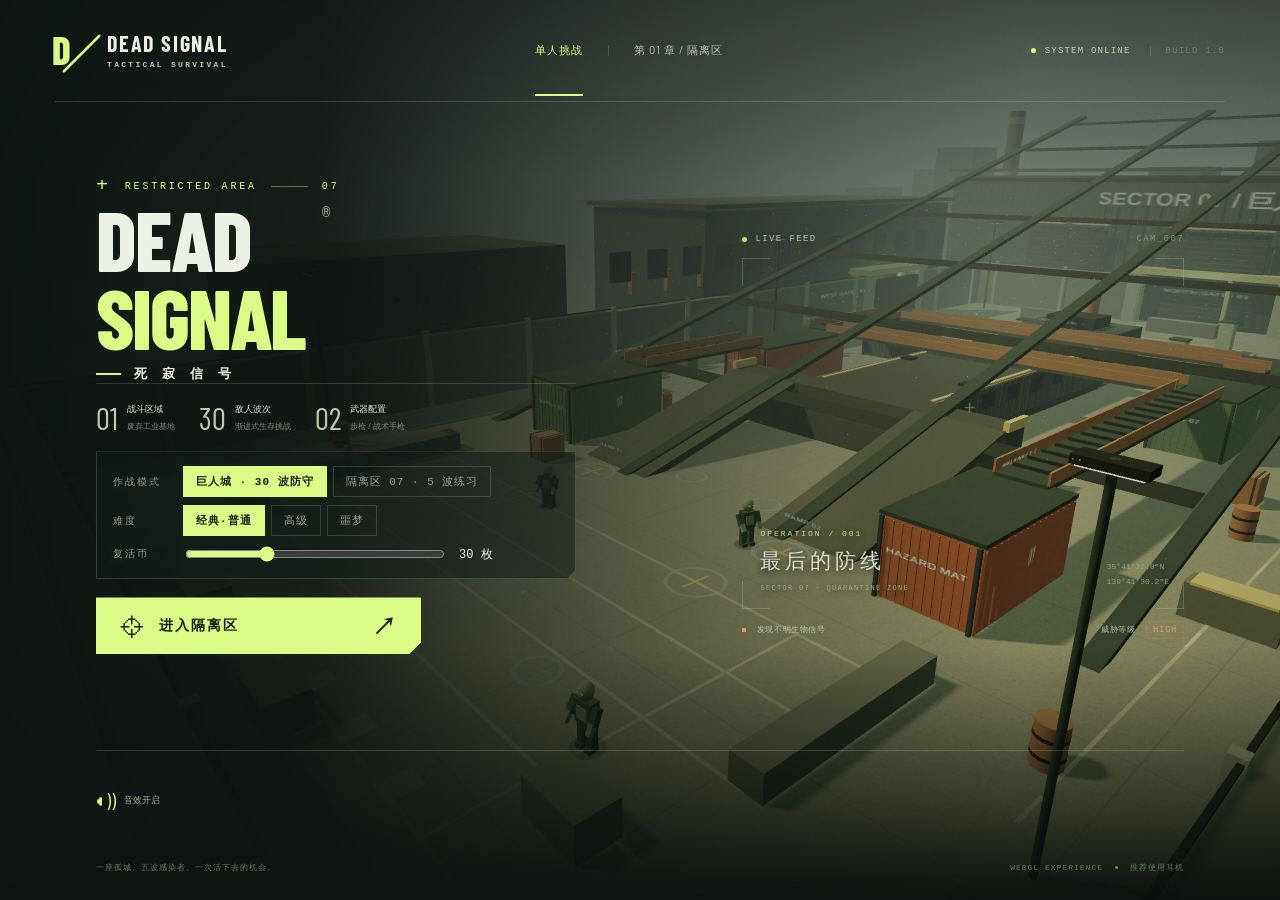
==== commit 045faf3f: "M5+M6: 补给与特殊武器、调平/性能/结算与单文件打包 M5 让 30 波有"资源压力"这条线：波间补给点位、R-80 火箭筒与 M-56 加特林 替换手枪槽、BOSS 血条。M6 收尾 §9 计" ====
--- a/DEAD-SIGNAL-单文件版.html
+++ b/DEAD-SIGNAL-单文件版.html
@@ -71,7 +71,27 @@
 
 /* M3 · 雾散体黑雾：玩家身处雾中的视野遮挡（规则层，表现留给 M6 优化） */
 .fog-veil{position:absolute;inset:0;pointer-events:none;z-index:6;background:radial-gradient(ellipse at center,rgba(5,8,7,.34) 0%,rgba(3,6,5,.94) 76%);opacity:0;transition:opacity .12s}
-
+/* M5 BOSS 血条：泰坦/巨型泰坦登场时显示在波次展示下方，狂暴态转红 */
+.boss-bar{position:absolute;top:112px;left:50%;transform:translateX(-50%);width:380px;display:flex;align-items:center;gap:11px;background:#0e1a16ba;border:1px solid #afca9433;padding:7px 13px;backdrop-filter:blur(5px)}
+.boss-bar>b{font:13px/1 var(--display);letter-spacing:2px;color:#ffb26e;white-space:nowrap}
+.boss-track{flex:1;height:8px;background:#33241f;border:1px solid #ff806e4d}
+.boss-track>i{display:block;height:100%;width:100%;background:linear-gradient(90deg,#8fae56,#dcfa86)}
+.boss-bar>span{font:8px var(--mono);letter-spacing:1px;color:#d8c9b6;white-space:nowrap}
+.boss-bar.rage{border-color:#ff5f4f88}
+.boss-bar.rage>b{color:#ff5f4f}
+.boss-bar.rage .boss-track>i{background:linear-gradient(90deg,#b3271b,#ff5f4f)}
+@media(max-width:700px){.boss-bar{width:min(80vw,300px);top:88px;padding:5px 9px}}
+
+/* M6 · 结算面板：爆头率/币耗/用时 + 计分明细 + 队伍存活时长榜（§9） */
+.result-extra{margin-bottom:14px;padding:12px 0}
+.result-breakdown{border:1px solid #afca9433;background:#0e1a1680;padding:9px 12px;margin-bottom:16px;font:9px/1.7 var(--mono);letter-spacing:1px;color:#b9c9ae}
+.result-breakdown b{color:#dcfa86;font-weight:600}
+.result-squad-board{margin-top:8px;border-top:1px dashed #afca9433;padding-top:8px}
+.result-squad-board>small{font-size:7px;letter-spacing:2px;color:#8ea08a}
+.result-squad-board ol{list-style:none;margin:6px 0 0;padding:0;display:flex;flex-direction:column;gap:4px}
+.result-squad-board li{display:flex;justify-content:space-between;font-size:9px;color:#cfdac5}
+.result-squad-board li em{font-style:normal;color:#8fd0ff}
+@media(max-width:700px){.result-extra{flex-wrap:wrap;gap:8px}}
   </style>
 </head>
 <body>
@@ -136,6 +156,7 @@
       <div class="hud-top-left"><span class="hud-logo">D╱</span><div><b>隔离区 · 07</b><small>OPERATION DEAD SIGNAL</small></div></div>
       <div class="wave-display"><span id="wave-status">准备作战</span><strong id="wave-value">01 <em>/ 05</em></strong><div class="wave-pips" id="wave-pips"><i></i><i></i><i></i><i></i><i></i></div></div>
       <div class="hud-top-right"><span>SCORE</span><strong id="score-value">00000</strong><small id="remaining-value">等待敌人</small></div>
+      <div id="boss-bar" class="boss-bar" hidden><b id="boss-name">泰坦</b><div class="boss-track"><i id="boss-fill"></i></div><span id="boss-value">6000 / 6000</span></div>
       <div class="minimap-wrap"><div class="minimap-heading"><span>TACTICAL RADAR</span><span>N ↑</span></div><canvas id="minimap" width="180" height="180"></canvas><div class="minimap-footer"><i></i> <span id="radar-count">区域扫描中</span></div></div>
       <div id="squad-panel" class="squad-panel" hidden><span class="hud-caption">SQUAD · TAB 选中 / Q 指令</span><div id="squad-rows"></div></div>
       <div id="killfeed" class="killfeed"></div>
@@ -143,7 +164,7 @@
       <div id="hitmarker" class="hitmarker">×</div>
       <div id="damage-numbers" class="damage-numbers"></div>
       <div id="wave-banner" class="wave-banner" hidden><small id="banner-eyebrow">INCOMING TRANSMISSION</small><strong id="banner-title">第一波</strong><span id="banner-subtitle">守住防线</span></div>
-      <div id="downed" class="downed" hidden><div id="downed-ring" class="downed-ring"><i></i><b id="downed-count">3.0</b></div><div class="downed-copy"><strong>你倒下了</strong><span id="downed-hint">按 E 消耗 1 枚复活币 · 在前线复活点归队</span></div></div>
+      <div id="downed" class="downed" hidden><div id="downed-ring" class="downed-ring"><i></i><b id="downed-count">60</b></div><div class="downed-copy"><strong>你倒下了</strong><span id="downed-hint">按 E 消耗 1 枚复活币 · 在前线复活点归队</span></div></div>
       <div id="rally" class="rally-chip" hidden><kbd>F</kbd><span>归队传送</span><b id="rally-count">20</b></div>
       <div id="toast" class="toast" hidden></div>
       <div id="reload-indicator" class="reload-indicator" hidden><span>装填中</span><div><i id="reload-progress"></i></div></div>
@@ -157,10 +178,10 @@
     <div id="damage-overlay" class="damage-overlay"></div>
     <div id="fog-veil" class="fog-veil" hidden></div>
     <section id="pause" class="modal-overlay" hidden>
-      <div class="modal-panel"><span class="modal-eyebrow">CONNECTION ON HOLD</span><h2>行动暂停<span>TAKE A BREATH.</span></h2><p id="pause-message">战场正在等待。准备好后，继续守住防线。</p><button id="resume-btn" class="primary-button"><span>继续战斗</span><span>↗</span></button><button id="restart-pause-btn" class="secondary-button">重新开始任务</button><div class="modal-controls">WASD 移动 · 鼠标瞄准 · 左键射击<br>空格跳跃 · Shift 疾跑 · R 换弹 · 1 / 2 切枪</div></div>
+      <div class="modal-panel"><span class="modal-eyebrow">CONNECTION ON HOLD</span><h2>行动暂停<span>TAKE A BREATH.</span></h2><p id="pause-message">战场正在等待。准备好后，继续守住防线。</p><button id="resume-btn" class="primary-button"><span>继续战斗</span><span>↗</span></button><button id="restart-pause-btn" class="secondary-button">重新开始任务</button><div class="modal-controls">WASD 移动 · 鼠标瞄准 · 左键射击<br>空格跳跃 · Shift 疾跑 · R 换弹 · 1 / 2 切枪<br>E 复活币归队（濒死时） · F 传送归队（重生窗口内）</div></div>
     </section>
     <section id="result" class="modal-overlay" hidden>
-      <div class="modal-panel result-panel"><span class="modal-eyebrow" id="result-eyebrow">MISSION COMPLETE</span><h2 id="result-title">防线已守住<span>YOU MADE IT.</span></h2><p id="result-description">信号重新接通。隔离区暂时安全了。</p><div class="result-stats"><div><small>最终得分</small><strong id="result-score">0</strong></div><div><small>完成波次</small><strong id="result-wave">5 / 5</strong></div><div><small>击杀 / 爆头击杀</small><strong id="result-kills">0 / 0</strong></div></div><button id="restart-btn" class="primary-button"><span>再次执行任务</span><span>↗</span></button><button id="menu-btn" class="secondary-button">返回指挥中心</button></div>
+      <div class="modal-panel result-panel"><span class="modal-eyebrow" id="result-eyebrow">MISSION COMPLETE</span><h2 id="result-title">防线已守住<span>YOU MADE IT.</span></h2><p id="result-description">信号重新接通。隔离区暂时安全了。</p><div class="result-stats"><div><small>最终得分</small><strong id="result-score">0</strong></div><div><small>到达波次</small><strong id="result-wave">5 / 5</strong></div><div><small>击杀 / 爆头击杀</small><strong id="result-kills">0 / 0</strong></div></div><div class="result-stats result-extra"><div><small>爆头率</small><strong id="result-headshot">0%</strong></div><div id="result-coins-cell"><small>复活币消耗</small><strong id="result-coins">0</strong></div><div><small>用时</small><strong id="result-time">00:00</strong></div></div><div class="result-breakdown" id="result-breakdown" hidden><span id="result-breakdown-text"></span><div class="result-squad-board" id="result-squad-board" hidden><small>队伍存活时长</small><ol id="result-squad-list"></ol></div></div><button id="restart-btn" class="primary-button"><span>再次执行任务</span><span>↗</span></button><button id="menu-btn" class="secondary-button">返回指挥中心</button></div>
     </section>
     <div id="mobile-notice" class="mobile-notice" hidden><b>需要键盘与鼠标</b><span>请在电脑浏览器打开，获得完整的第一人称体验。</span><button id="mobile-dismiss">继续查看场景</button></div>
     <div id="boot" class="boot"><span class="boot-mark">D╱</span><span>INITIALIZING SECTOR 07</span><div></div></div>
@@ -203,7 +224,7 @@
 
   // 西/东/北/顶四组刷怪点由各套地图自带（world.spawnGroups），波次数据只登记组名。
   function wave(config) {
-    return Object.assign({ interval: 0.6, maxAlive: 30, groups: ['西', '东'], batches: 1, batchInterval: 0, boss: false, specialBox: false, reinforce: null, summon: null }, config);
+    return Object.assign({ interval: 0.6, maxAlive: 30, groups: ['西', '东'], batches: 1, batchInterval: 0, boss: false, specialBox: false, specialWeapon: null, reinforce: null, summon: null }, config);
   }
 
   const GIANT_WAVES = [
@@ -214,28 +235,28 @@
     wave({ total: 18, entries: [{ type: 'walker', count: 13 }, { type: 'runner', count: 0 }, { type: 'bomber', count: 4 }, { type: 'tyrant', count: 1 }], interval: 0.8, note: '自爆登场' }),
     wave({ total: 20, entries: [{ type: 'walker', count: 11 }, { type: 'bomber', count: 5 }, { type: 'tyrant', count: 2 }, { type: 'runner', count: 2 }], interval: 0.78 }),
     wave({ total: 22, entries: [{ type: 'walker', count: 12 }, { type: 'bomber', count: 6 }, { type: 'tyrant', count: 2 }, { type: 'runner', count: 2 }], groups: ['西', '西', '东'], interval: 0.76, note: '西重' }),
-    wave({ total: 24, entries: [{ type: 'bomber', count: 6 }, { type: 'tyrant', count: 3 }, { type: 'runner', count: 8 }, { type: 'walker', count: 7 }], interval: 0.74, specialBox: true }),
+    wave({ total: 24, entries: [{ type: 'bomber', count: 6 }, { type: 'tyrant', count: 3 }, { type: 'runner', count: 8 }, { type: 'walker', count: 7 }], interval: 0.74, specialBox: true, specialWeapon: 'gatling' }),
     wave({ total: 26, entries: [{ type: 'bomber', count: 8 }, { type: 'tyrant', count: 3 }, { type: 'walker', count: 10 }, { type: 'runner', count: 5 }], interval: 0.72, note: '阶段末压力检查' }),
     wave({ total: 26, entries: [{ type: 'fogger', count: 3 }, { type: 'splitter', count: 2 }, { type: 'bomber', count: 6 }, { type: 'walker', count: 8 }, { type: 'runner', count: 7 }], interval: 0.7, maxAlive: 32, note: '高威胁新种登场' }),
     wave({ total: 28, entries: [{ type: 'fogger', count: 3 }, { type: 'splitter', count: 3 }, { type: 'bomber', count: 8 }, { type: 'tyrant', count: 1 }, { type: 'walker', count: 13 }], interval: 0.67, maxAlive: 32 }),
     wave({ total: 30, entries: [{ type: 'fogger', count: 4 }, { type: 'splitter', count: 3 }, { type: 'bomber', count: 8 }, { type: 'tyrant', count: 2 }, { type: 'walker', count: 7 }, { type: 'runner', count: 6 }], interval: 0.65, maxAlive: 34 }),
     wave({ total: 32, entries: [{ type: 'splitter', count: 4 }, { type: 'bomber', count: 10, groups: ['顶'] }, { type: 'fogger', count: 4 }, { type: 'runner', count: 14 }], interval: 0.62, maxAlive: 34, note: '混合冲锋' }),
     wave({ total: 34, entries: [{ type: 'fogger', count: 4 }, { type: 'splitter', count: 4 }, { type: 'bomber', count: 8 }, { type: 'tyrant', count: 3 }, { type: 'runner', count: 15 }], interval: 0.6, maxAlive: 36, note: '泰坦前哨战' }),
-    wave({ total: 46, boss: true, bossType: 'titan', entries: [{ type: 'walker', count: 1 }, { type: 'runner', count: 1 }], interval: 0.6, maxAlive: 36, reinforce: { every: 20, entries: [{ type: 'walker', count: 2 }, { type: 'runner', count: 2 }] }, summon: { every: 20, picks: [[{ type: 'walker', count: 2 }, { type: 'runner', count: 2 }]] }, specialBox: true, note: '泰坦 + 无限增援' }),
+    wave({ total: 46, boss: true, bossType: 'titan', entries: [{ type: 'walker', count: 1 }, { type: 'runner', count: 1 }], interval: 0.6, maxAlive: 36, reinforce: { every: 20, entries: [{ type: 'walker', count: 2 }, { type: 'runner', count: 2 }] }, summon: { every: 20, picks: [[{ type: 'walker', count: 2 }, { type: 'runner', count: 2 }]] }, specialBox: true, specialWeapon: 'rocket', note: '泰坦 + 无限增援' }),
     wave({ total: 36, entries: [{ type: 'bomber', count: 10 }, { type: 'tyrant', count: 3 }, { type: 'splitter', count: 4 }, { type: 'runner', count: 10 }, { type: 'walker', count: 9 }], interval: 0.57, maxAlive: 36, note: '报复性攻势' }),
     wave({ total: 38, entries: [{ type: 'bomber', count: 10 }, { type: 'tyrant', count: 4 }, { type: 'splitter', count: 6 }, { type: 'fogger', count: 6 }, { type: 'runner', count: 12 }], interval: 0.55, maxAlive: 38 }),
     wave({ total: 40, entries: [{ type: 'splitter', count: 6 }, { type: 'bomber', count: 12 }, { type: 'fogger', count: 4 }, { type: 'walker', count: 18 }], interval: 0.52, maxAlive: 38 }),
     wave({ total: 42, entries: [{ type: 'tyrant', count: 5 }, { type: 'bomber', count: 12 }, { type: 'splitter', count: 6 }, { type: 'fogger', count: 7 }, { type: 'runner', count: 12 }], interval: 0.5, maxAlive: 40 }),
-    wave({ total: 52, boss: true, bossType: 'titan', entries: [{ type: 'walker', count: 6 }, { type: 'runner', count: 6 }], groups: ['西', '东', '北'], interval: 0.5, maxAlive: 40, reinforce: { every: 20, entries: [{ type: 'bomber', count: 2 }, { type: 'runner', count: 2 }] }, summon: { every: 20, picks: [[{ type: 'bomber', count: 2 }, { type: 'runner', count: 2 }]] }, specialBox: true, note: '双线作战' }),
+    wave({ total: 52, boss: true, bossType: 'titan', entries: [{ type: 'walker', count: 6 }, { type: 'runner', count: 6 }], groups: ['西', '东', '北'], interval: 0.5, maxAlive: 40, reinforce: { every: 20, entries: [{ type: 'bomber', count: 2 }, { type: 'runner', count: 2 }] }, summon: { every: 20, picks: [[{ type: 'bomber', count: 2 }, { type: 'runner', count: 2 }]] }, specialBox: true, specialWeapon: 'rocket', note: '双线作战' }),
     wave({ total: 44, entries: [{ type: 'splitter', count: 8 }, { type: 'fogger', count: 5 }, { type: 'bomber', count: 10 }, { type: 'walker', count: 11 }, { type: 'runner', count: 10 }], interval: 0.47, maxAlive: 40, note: '波次密集化' }),
     wave({ total: 46, entries: [{ type: 'bomber', count: 10, groups: ['顶'] }, { type: 'tyrant', count: 4 }, { type: 'splitter', count: 8 }, { type: 'fogger', count: 6 }, { type: 'runner', count: 18 }], interval: 0.45, maxAlive: 42, note: '车顶争夺' }),
     wave({ total: 48, entries: [{ type: 'bomber', count: 12 }, { type: 'tyrant', count: 5 }, { type: 'splitter', count: 8 }, { type: 'fogger', count: 6 }, { type: 'walker', count: 9 }, { type: 'runner', count: 8 }], interval: 0.42, maxAlive: 42, note: '全类型混合' }),
-    wave({ total: 50, entries: [{ type: 'splitter', count: 10 }, { type: 'bomber', count: 12 }, { type: 'fogger', count: 6 }, { type: 'walker', count: 22 }], interval: 0.4, maxAlive: 44, specialBox: true, note: '团灭高发波' }),
+    wave({ total: 50, entries: [{ type: 'splitter', count: 10 }, { type: 'bomber', count: 12 }, { type: 'fogger', count: 6 }, { type: 'walker', count: 22 }], interval: 0.4, maxAlive: 44, specialBox: true, specialWeapon: 'gatling', note: '团灭高发波' }),
     wave({ total: 50, entries: [{ type: 'fogger', count: 6 }, { type: 'splitter', count: 8 }, { type: 'bomber', count: 16 }, { type: 'tyrant', count: 4 }, { type: 'runner', count: 16 }], groups: ['西', '东', '北'], interval: 0.4, maxAlive: 44, note: '北通道启用' }),
     wave({ total: 52, entries: [{ type: 'tyrant', count: 6 }, { type: 'bomber', count: 14 }, { type: 'splitter', count: 6 }, { type: 'walker', count: 14 }, { type: 'runner', count: 12 }], groups: ['西', '东', '北'], interval: 0.38, maxAlive: 45 }),
     wave({ total: 54, entries: [{ type: 'fogger', count: 6 }, { type: 'bomber', count: 14 }, { type: 'splitter', count: 8 }, { type: 'tyrant', count: 5 }, { type: 'walker', count: 12 }, { type: 'runner', count: 9 }], groups: ['西', '东', '北'], interval: 0.38, maxAlive: 45, note: '视野压制波' }),
     wave({ total: 56, entries: [{ type: 'fogger', count: 8 }, { type: 'bomber', count: 16 }, { type: 'splitter', count: 8 }, { type: 'tyrant', count: 6 }, { type: 'runner', count: 18 }], groups: ['西', '东', '北'], interval: 0.36, maxAlive: 45, note: '先破封雾再上顶' }),
-    wave({ total: 60, entries: [{ type: 'bomber', count: 14 }, { type: 'splitter', count: 10 }, { type: 'fogger', count: 8 }, { type: 'tyrant', count: 8 }, { type: 'walker', count: 10 }, { type: 'runner', count: 10 }], groups: ['西', '东', '北', '顶'], interval: 0.35, maxAlive: 45, batches: 4, batchInterval: 5, specialBox: true, note: '小最终关，分 4 批投放' }),
+    wave({ total: 60, entries: [{ type: 'bomber', count: 14 }, { type: 'splitter', count: 10 }, { type: 'fogger', count: 8 }, { type: 'tyrant', count: 8 }, { type: 'walker', count: 10 }, { type: 'runner', count: 10 }], groups: ['西', '东', '北', '顶'], interval: 0.35, maxAlive: 45, batches: 4, batchInterval: 5, specialBox: true, specialWeapon: 'rocket', note: '小最终关，分 4 批投放' }),
     wave({ total: 1, boss: true, bossType: 'megaTitan', entries: [], groups: ['南'], interval: 0.35, maxAlive: 45, reinforce: { every: 18, entries: [{ type: 'bomber', count: 3 }] }, summon: { every: 18, picks: [[{ type: 'bomber', count: 3 }], [{ type: 'runner', count: 4 }]] }, note: '决战' })
   ];
 
@@ -252,12 +273,14 @@
     giant: {
       key: 'giant', name: '巨人城 · 30 波防守', waves: GIANT_WAVES, dataDriven: true,
       intermission: 15, waveScore: 300, noReviveBonus: 100, allowCoins: true, allowSquad: true,
-      revive: { castTime: 3, health: 50, guard: 5, rallyWindow: 20 },
+      dropLife: 20, supplies: true, scoreMultiplied: true,
+      revive: { castTime: 60, health: 50, guard: 5, rallyWindow: 20 },
       banner: { eyebrow: 'GIANT SECTOR / 30 WAVES', title: '守住防线', subtitle: '三十波感染者 · 队友掩护 · 复活币归队' }
     },
     practice: {
       key: 'practice', name: '隔离区 07 · 5 波练习', waves: PRACTICE_WAVES, dataDriven: false,
       intermission: 6, waveScore: 250, noReviveBonus: 0, allowCoins: false, allowSquad: false,
+      dropLife: 35, supplies: false, scoreMultiplied: false,
       revive: null,
       banner: { eyebrow: 'OPERATION / SECTOR 07', title: '守住防线', subtitle: '五波感染者 · 瞄准头部 · 拾取地面补给' }
     }
@@ -379,8 +402,16 @@
 
   // 脚下一步内允许抬升的高度：中央平台（0.35m）可以直接走上去，车厢/甲板（3.2m）只能靠斜坡上。
   const STEP_UP = 0.42;
+  // 头顶净空：板底高于脚底这么多就只是"能被穿过的桥"，不再当成墙。
+  const HEAD_CLEAR = 1.65;
   // 导航格子的通行半径：地面层与友方层共用，保证没有高度面时两层完全等价。
   const NAV_RADIUS = 0.56;
+  // 四邻方向对 (dx,dz)：流场/梯度每格都要用，共享常量避免热循环里反复分配临时数组。
+  const N4 = [1, 0, -1, 0, 0, 1, 0, -1];
+
+  function openCell(nav, x, z) {
+    return x >= 0 && x < nav.w && z >= 0 && z < nav.h && !nav.blocked[z * nav.w + x];
+  }
 
   DZ.World = class World {
     defMaterial(color, roughness = 0.85, metalness = 0.1) {
@@ -469,6 +500,8 @@
       this.defensePost = bag.defensePost;
       this.bossArena = bag.bossArena;
       this.squadPosts = bag.squadPosts;
+      this.supplyPoints = bag.supplyPoints || [];
+      this.specialBoxPoint = bag.specialBoxPoint || null;
       this.squadStart = bag.squadStart;
       this.playerStart = bag.playerStart;
       this.menuDecor = bag.menuDecor;
@@ -499,11 +532,43 @@
     }
 
     // 可行走顶面：只挡视线（blocker）不挡平面通行，阻挡交给 floorAt 的台阶高度规则。
+    // bottom 是板的下表面：实体（车厢 2.5m 厚）bottom 贴近地面，算墙；薄桥面 bottom 高，能被穿过。
     platform(minX, maxX, minZ, maxZ, top, material, thickness = 0.3) {
       const mesh = this.box((minX + maxX) / 2, top - thickness / 2, (minZ + maxZ) / 2,
         maxX - minX, thickness, maxZ - minZ, material);
       this.blockers.push(mesh);
-      this.surfaces.push({ minX, maxX, minZ, maxZ, y: top, kind: 'flat' });
+      this.surfaces.push({ minX, maxX, minZ, maxZ, y: top, bottom: top - thickness, kind: 'flat' });
+      return mesh;
+    }
+
+    // 高架步桥：0.24m 薄板 + 两侧护栏，板底净空 3m 以上，所以地面单位能从桥下走。
+    // 桥面高度只靠台阶限位与相邻顶面相连（车厢顶 3.2 → 桥面 3.6 差 0.4m，仍在 STEP_UP 内）。
+    bridge(minX, maxX, minZ, maxZ, top, options = {}) {
+      const m = this.mat;
+      const thickness = 0.24, rail = 0.55, railT = 0.1;
+      const mesh = this.platform(minX, maxX, minZ, maxZ, top, options.material || m.steel, thickness);
+      const alongX = maxX - minX >= maxZ - minZ;
+      const cx = (minX + maxX) / 2, cz = (minZ + maxZ) / 2;
+      for (const side of [-1, 1]) {
+        if (alongX) this.box(cx, top + rail / 2 - 0.02, cz + side * (maxZ - minZ) / 2, maxX - minX, rail, railT, m.rust, false, false);
+        else this.box(cx + side * (maxX - minX) / 2, top + rail / 2 - 0.02, cz, railT, rail, maxZ - minZ, m.rust, false, false);
+      }
+      // 防滑横纹 + 端部桥台，读起来是"能走的桥"而不是一块铁板。
+      const span = alongX ? maxX - minX : maxZ - minZ;
+      const steps = Math.max(2, Math.round(span / 1.3));
+      for (let i = 1; i < steps; i++) {
+        const t = -span / 2 + (i / steps) * span;
+        if (alongX) this.box(cx + t, top - thickness / 2 + 0.13, cz, 0.09, thickness + 0.02, (maxZ - minZ) * 0.86, m.black, false, false);
+        else this.box(cx, top - thickness / 2 + 0.13, cz + t, (maxX - minX) * 0.86, thickness + 0.02, 0.09, m.black, false, false);
+      }
+      for (const [x, z] of options.bearings || []) {
+        this.box(x, top - thickness - 0.2, z, 0.34, 0.4, 0.34, m.dark, false, false);
+      }
+      if (options.name) {
+        this.label(options.name, cx, top + 0.95, alongX ? minZ - 0.35 : maxZ + 0.35, 3, 0.42, {
+          rotation: alongX ? 0 : Math.PI / 2, color: '#c3d0a8'
+        });
+      }
       return mesh;
     }
 
@@ -540,7 +605,7 @@
       }
       this.surfaces.push({
         minX, maxX, minZ: Math.min(zLow, zHigh), maxZ: Math.max(zLow, zHigh),
-        kind: 'ramp', y: top,
+        kind: 'ramp', y: top, bottom: 0,
         ramp(x, z) { return T.MathUtils.clamp(top * (zLow - z) / (zLow - zHigh), 0, top); }
       });
       return mesh;
@@ -577,14 +642,29 @@
     }
 
     // ── 站立高度面 ────────────────────────────────────────────────
-    floorAt(x, z) {
+    // 传 footY（脚底高度）就只认"脚底 + 台阶限位"够得着的顶面：站在 3.6m 桥下的单位仍算 0m 地面，
+    // 不会被头顶的桥面当成悬崖；不传时保持旧语义（全局最高面）。
+    floorAt(x, z, footY = Infinity) {
       let h = 0;
+      const reach = footY + STEP_UP;
       for (const s of this.surfaces) {
         if (x < s.minX || x > s.maxX || z < s.minZ || z > s.maxZ) continue;
         const v = s.kind === 'ramp' ? s.ramp(x, z) : s.y;
-        if (v > h) h = v;
+        if (v > reach || v <= h) continue;
+        h = v;
       }
       return h;
+    }
+
+    // 该点的顶面是否挡住脚底在 footY 的单位：够不着的顶面里，只有板底压进头顶净空以内的才算墙。
+    blocksAt(x, z, footY) {
+      const limit = footY + STEP_UP, head = footY + HEAD_CLEAR;
+      for (const s of this.surfaces) {
+        if (x < s.minX || x > s.maxX || z < s.minZ || z > s.maxZ) continue;
+        const v = s.kind === 'ramp' ? s.ramp(x, z) : s.y;
+        if (v > limit && Math.max(s.bottom === undefined ? 0 : s.bottom, 0) < head) return true;
+      }
+      return false;
     }
 
     surfaceY(position, offset = 0) {
@@ -594,20 +674,23 @@
     canStand(x, z, radius = 0.43, fromY = 0) {
       const b = this.bounds;
       if (x < b.minX + radius || x > b.maxX - radius || z < b.minZ + radius || z > b.maxZ - radius) return false;
+      const reach = fromY + STEP_UP;
       for (const o of this.obstacles) {
+        // 带 top 的箱体（可行走箱顶的集装箱）只在脚底低于箱顶时才是墙。
+        if (o.top !== undefined && reach >= o.top) continue;
         const dx = x - Math.max(o.minX, Math.min(o.maxX, x));
         const dz = z - Math.max(o.minZ, Math.min(o.maxZ, z));
         if (dx * dx + dz * dz < radius * radius) return false;
       }
       // 脚底先落在目标顶面上：脚下高度只取 max(来源, 目标)，斜坡每步只升高一点点，
       // 若按来源高度限位就会被自己的坡度当成墙。
-      const here = this.floorAt(x, z);
-      if (here > fromY + STEP_UP) return false;
-      // 四周采样：脚底要被高出台阶限位的顶面顶住，就当撞上了墙/车厢侧壁。
+      const here = this.floorAt(x, z, fromY);
+      if (here > reach) return false;
+      // 四周采样：撞上的必须是实体（车厢侧壁、集装箱壁、斜坡），薄桥面不算墙。
       const k = radius * 0.72;
-      const limit = Math.max(fromY, here) + STEP_UP;
-      for (const [sx, sz] of [[k, 0], [-k, 0], [0, k], [0, -k]]) {
-        if (this.floorAt(x + sx, z + sz) > limit) return false;
+      const foot = Math.max(fromY, here);
+      for (let s = 0; s < 8; s += 2) {
+        if (this.blocksAt(x + N4[s] * k, z + N4[s + 1] * k, foot)) return false;
       }
       return true;
     }
@@ -637,8 +720,9 @@
     }
 
     // 把单位贴到所在顶面的高度上（玩家用带重力的版本，怪物/队友直接吸附）。
+    // 吸附按自身脚底选层：站在桥下的单位仍贴地面，不会被抬上 3.6m 的桥面。
     settleY(position) {
-      position.y = this.floorAt(position.x, position.z);
+      position.y = this.floorAt(position.x, position.z, position.y || 0);
       return position.y;
     }
 
@@ -675,8 +759,8 @@
       }
       while (read < write) {
         const i = queue[read++], x = i % w, z = Math.floor(i / w);
-        for (const [dx, dz] of [[1, 0], [-1, 0], [0, 1], [0, -1]]) {
-          const nx = x + dx, nz = z + dz;
+        for (let s = 0; s < 8; s += 2) {
+          const nx = x + N4[s], nz = z + N4[s + 1];
           if (nx < 0 || nx >= w || nz < 0 || nz >= h) continue;
           const ni = nz * w + nx;
           if (!open[ni] || reachable[ni] || Math.abs(floors[ni] - floors[i]) > STEP_UP) continue;
@@ -715,16 +799,24 @@
       const target = this.cell(position, nav);
       if (f.clock > 0 && target === f.cell) return;
       f.clock = 0.3;
-      f.cell = target;
       let seed = target;
       if (nav.blocked[seed]) {
-        let best = Infinity;
-        for (let i = 0; i < nav.blocked.length; ++i) {
-          if (nav.blocked[i]) continue;
-          const d = (i % nav.w - target % nav.w) ** 2 + (Math.floor(i / nav.w) - Math.floor(target / nav.w)) ** 2;
-          if (d < best) { best = d; seed = i; }
-        }
-      }
+        // 目标格被占：逐环向外找最近可走格（通常 1-2 环命中），20 环内找不到就保留旧场，下个节流周期再试。
+        const tx = target % nav.w, tz = Math.floor(target / nav.w);
+        seed = -1;
+        find: for (let r = 1; r <= 20; r++) {
+          for (let d = -r; d <= r; d++) {
+            if (openCell(nav, tx + d, tz - r)) { seed = (tz - r) * nav.w + tx + d; break find; }
+            if (openCell(nav, tx + d, tz + r)) { seed = (tz + r) * nav.w + tx + d; break find; }
+          }
+          for (let d = -r + 1; d <= r - 1; d++) {
+            if (openCell(nav, tx - r, tz + d)) { seed = (tz + d) * nav.w + tx - r; break find; }
+            if (openCell(nav, tx + r, tz + d)) { seed = (tz + d) * nav.w + tx + r; break find; }
+          }
+        }
+        if (seed < 0) return;
+      }
+      f.cell = target;
       // 一张共享流场替代每只怪物单独寻路，45 只怪物同屏也只需一次广度优先搜索。
       const distances = f.dist;
       distances.fill(-1);
@@ -733,8 +825,8 @@
       nav.queue[write++] = seed;
       while (read < write) {
         const i = nav.queue[read++], x = i % nav.w, z = Math.floor(i / nav.w);
-        for (const [dx, dz] of [[1, 0], [-1, 0], [0, 1], [0, -1]]) {
-          const nx = x + dx, nz = z + dz;
+        for (let s = 0; s < 8; s += 2) {
+          const nx = x + N4[s], nz = z + N4[s + 1];
           if (nx < 0 || nx >= nav.w || nz < 0 || nz >= nav.h) continue;
           const ni = nz * nav.w + nx;
           if (nav.blocked[ni] || distances[ni] >= 0) continue;
@@ -754,8 +846,8 @@
       const cell = this.cell(position, nav), x = cell % nav.w, z = Math.floor(cell / nav.w);
       let best = cell, score = distances[cell];
       if (score < 0) score = 32767;
-      for (const [dx, dz] of [[1, 0], [-1, 0], [0, 1], [0, -1]]) {
-        const nx = x + dx, nz = z + dz;
+      for (let s = 0; s < 8; s += 2) {
+        const nx = x + N4[s], nz = z + N4[s + 1];
         if (nx < 0 || nx >= nav.w || nz < 0 || nz >= nav.h) continue;
         const index = nz * nav.w + nx;
         if (distances[index] < 0) continue;
@@ -793,9 +885,19 @@
       }
     }
 
-    container(x, z, w, h, d, mat, text) {
+    container(x, z, w, h, d, mat, text, walkTop = false) {
       this.box(x, h / 2, z, w, h, d, mat, true);
       this.box(x, h + 0.08, z, w + 0.1, 0.16, d + 0.1, this.mat.dark);
+      if (walkTop) {
+        // 箱顶开放：顶面给到盖板上表面，箱体仍是"从地面起的实体"（bottom 0），
+        // 所以地面单位照旧上不来，只有脚底已在箱顶的单位不再被侧壁挡住。
+        const lid = h + 0.16;
+        this.obstacles[this.obstacles.length - 1].top = lid;
+        this.surfaces.push({
+          minX: x - (w + 0.1) / 2, maxX: x + (w + 0.1) / 2,
+          minZ: z - (d + 0.1) / 2, maxZ: z + (d + 0.1) / 2, y: lid, bottom: 0, kind: 'flat'
+        });
+      }
       for (const side of [-1, 1]) {
         for (let i = 0.2; i < w; i += 0.36) this.box(x - w / 2 + i, h / 2, z + side * (d / 2 + 0.025), 0.07, h - 0.2, 0.09, mat);
         for (let i = 0.2; i < d; i += 0.48) this.box(x + side * (w / 2 + 0.025), h / 2, z - d / 2 + i, 0.09, h - 0.2, 0.07, mat);
@@ -1018,7 +1120,14 @@
       // §7 巨型泰坦决战战场：火车南段开阔区，南北正好 30m（含斜坡脚下与出发区前沿）。
       bag.bossArena = { minX: -22, maxX: 22, minZ: 14, maxZ: 44 };
       // 尖刀守西通道口、盾卫守中央平台南缘、游骑兵守火车车顶（§4 默认岗位，需要 navAlly 才上得去）。
-      bag.squadPosts = [new T.Vector3(-20.5, 0, -26), new T.Vector3(-3, 0.35, -23), new T.Vector3(0, 3.2, -2)];
+      // 车顶岗位取 z=-7.5：两条横桥带（z -13.5~-11.5 / -3.5~-1.5）会从车顶上方跨过，岗位留在两带之间才不会被抬上桥面。
+      bag.squadPosts = [new T.Vector3(-20.5, 0, -26), new T.Vector3(-3, 0.35, -23), new T.Vector3(0, 3.2, -7.5)];
+      // M5 波间补给固定 4 点位（§8）：中央平台×2、火车侧地面×1、出发区×1。
+      // 点位必须玩家徒步可达：车顶(0,4)canStand 为假，改放在车身东侧平地。
+      // 出发区点取 z=46：bossArena 到 z=44 为止，30 波决战的巨型泰坦踩不到补给位。
+      bag.supplyPoints = [new T.Vector3(-4.5, 0, -24), new T.Vector3(4.5, 0, -32), new T.Vector3(7, 0, 4), new T.Vector3(0, 0, 46)];
+      // 特殊武器箱固定投放位：中央平台中心（8/24/29 波开局用；15/20 波泰坦必掉用泰坦死亡位置）。
+      bag.specialBoxPoint = new T.Vector3(0, 0, -28);
 
       this.buildGiantLights();
       this.groundPlane(240, 34);
@@ -1026,6 +1135,7 @@
       this.buildGiantPlatform();
       this.buildGiantTrain();
       this.buildGiantCover();
+      this.buildGiantBridges();
       this.buildGiantStaging();
       this.markSpawns(bag.spawnPoints);
       this.markRevivePoints(bag.revivePoints);
@@ -1155,13 +1265,13 @@
 
     buildGiantCover() {
       const m = this.mat;
-      // 掩体区：车厢两侧的集装箱带，通道内侧留 8m 射界。
-      this.container(-13, 2, 4, 3.3, 9, m.orange, 'CARGO / 024');
-      this.container(13, -6, 4, 3.35, 9, m.green, 'B-07');
-      this.container(-13, -14, 4, 3.2, 6, m.steel, 'QUARANTINE');
-      this.container(13, -14, 4, 3.2, 6, m.green, '07 / HAZARD');
-      this.container(-13, 20, 4, 3.3, 7, m.green, 'SUPPLY 07');
-      this.container(13, 22, 4, 3.3, 7, m.orange, 'HAZARD MAT');
+      // 掩体区：车厢两侧的集装箱带，通道内侧留 8m 射界；六只箱的箱顶开放，交给栈桥连成高台路线。
+      this.container(-13, 2, 4, 3.3, 9, m.orange, 'CARGO / 024', true);
+      this.container(13, -6, 4, 3.35, 9, m.green, 'B-07', true);
+      this.container(-13, -14, 4, 3.2, 6, m.steel, 'QUARANTINE', true);
+      this.container(13, -14, 4, 3.2, 6, m.green, '07 / HAZARD', true);
+      this.container(-13, 20, 4, 3.3, 7, m.green, 'SUPPLY 07', true);
+      this.container(13, 22, 4, 3.3, 7, m.orange, 'HAZARD MAT', true);
       this.crate(-17, -8, 1.6);
       this.crate(17.2, 4, 1.5);
       this.crate(-17.5, 12, 1.35);
@@ -1178,6 +1288,27 @@
       }
     }
 
+    // 箱顶栈道 + 跨中央通道横桥（桥面 3.6m）。上桥路线沿用南端两条 15° 斜坡：
+    // 斜坡 → 装载甲板(3.2) → 车厢顶(3.2) → 横桥(3.6，0.4m 台阶) → 箱顶(3.36/3.46/3.51)。
+    // 怪物按 fromY=0 的地面单位规则依旧上不来，但薄板桥下 3.36m 净空可以从容穿过。
+    buildGiantBridges() {
+      const m = this.mat;
+      const deck = 3.6, walk = 3.62;
+      // 纵向连桥盖住同侧箱与箱之间的空隙：栈道上绝不允许留下 3.4m 深的断口（掉下去就爬不回来）。
+      // 与横桥的接头抬高 2cm，避免两层共面顶面在接缝处闪 z-fighting。
+      this.bridge(-14.1, -11.9, -11.5, -2, walk, { material: m.dark, name: 'WALKWAY W-1' });
+      this.bridge(-14.1, -11.9, 6, 17, walk, { material: m.dark, name: 'WALKWAY W-2' });
+      this.bridge(11.9, 14.1, -11.4, -10.2, walk, { material: m.dark });
+      this.bridge(11.9, 14.1, -2, 19, walk, { material: m.dark, name: 'WALKWAY E-2' });
+      // 两座横桥在中段落到车厢顶上，桥墩直接压在车顶钢板；两端各伸进箱顶 1m 以上保证连续。
+      this.bridge(-12, 12, -13.5, -11.5, deck, {
+        material: m.steel, name: 'CROSSBRIDGE W1', bearings: [[-3.4, -12.5], [0, -12.5], [3.4, -12.5]]
+      });
+      this.bridge(-12, 12, -3.5, -1.5, deck, {
+        material: m.steel, name: 'CROSSBRIDGE W2', bearings: [[-3.4, -2.5], [0, -2.5], [3.4, -2.5]]
+      });
+    }
+
     buildGiantStaging() {
       const m = this.mat;
       // 出发区：玩家与队友的出生点，也是复活点 A 所在的后方集结场。
@@ -1249,6 +1380,7 @@
     render() { this.renderer.render(this.scene, this.camera); }
   };
 })();
+
   </script>
   <script>
 (function () {
@@ -1612,15 +1744,17 @@
       if (this.stagger > 0) { x = 0; z = 0; this.jumpQueued = false; }
       this.moving = x !== 0 || z !== 0;
       this.sprinting = this.moving && (this.keys.has('ShiftLeft') || this.keys.has('ShiftRight')) && !this.shooting;
-      const speed = this.sprinting ? 7.3 : 4.5;
+      // M5 加特林减益（§8）：持枪期间走/跑同乘 ×0.6，禁止跳跃；切回步枪即解除。
+      const heavy = this.game.weapons.heavy;
+      const speed = (this.sprinting ? 7.3 : 4.5) * (heavy ? 0.6 : 1);
       const length = Math.hypot(x, z) || 1;
       x = x / length * speed * dt;
       z = z / length * speed * dt;
       const cos = Math.cos(this.yaw), sin = Math.sin(this.yaw);
       this.game.world.move(this.position, x * cos + z * sin, -x * sin + z * cos, 0.38);
       // 脚底支撑面：平地/中央平台/车顶/斜坡都用同一个高度，落地判定不再写死 y=0。
-      const floor = this.game.world.floorAt(this.position.x, this.position.z);
-      if (this.jumpQueued && this.grounded) {
+      const floor = this.game.world.floorAt(this.position.x, this.position.z, this.position.y);
+      if (this.jumpQueued && this.grounded && !heavy) {
         this.velocityY = 6.2;
         this.grounded = false;
       }
@@ -1670,7 +1804,7 @@
       if (game.state !== 'playing' || this.downed || this.invulnerable > 0) return;
       DZ.knockPosition(game.world, this.position, dx, dz, distance, 0.38);
       // 被推出台沿时保留高度自由落体（打进车顶下方同理），仍站在同层或更高顶面才贴地。
-      const floor = game.world.floorAt(this.position.x, this.position.z);
+      const floor = game.world.floorAt(this.position.x, this.position.z, this.position.y);
       this.velocityY = 0;
       if (this.position.y > floor + 0.02) {
         this.grounded = false;
@@ -1685,7 +1819,7 @@
 
     get reviveConfig() { return this.game.waveMode.revive; }
 
-    // 倒地：有币则进入 3 秒濒死读条；无币（含硬核 0 币开局）或不启用复活币的模式直接失败。
+    // 倒地：有币则进入濒死读条（时长取 revive.castTime）；无币（含硬核 0 币开局）或不启用复活币的模式直接失败。
     goDowned() {
       const game = this.game;
       const config = this.reviveConfig;
@@ -1696,6 +1830,7 @@
       this.rallyWindow = 0;
       this.clearInput();
       this.velocityY = 0;
+      game.weapons.dropSpecial();
       game.weapons.view.visible = false;
       game.audio.downed();
       game.ui.showDowned(true);
@@ -1744,6 +1879,8 @@
       if (!this.downed || game.coins <= 0) return;
       game.coins--;
       game.coinsUsed++;
+      // 本波耗币标记：波次结算时该波失去"无复活 +100"（§9）。
+      game.waveCoins++;
       const config = this.reviveConfig;
       this.downed = false;
       this.downedRemaining = 0;
@@ -1816,6 +1953,16 @@
         ammo: new T.MeshStandardMaterial({ color: 0xa68646, emissive: 0x443719, roughness: 0.65 })
       };
       this.symbolMaterial = new T.MeshBasicMaterial({ color: 0xdafa98 });
+      // M5 补给与特殊武器：补给箱独立于击杀掉落（同屏上限 8，寿命显示到波末/倒数秒）。
+      this.supplies = [];
+      this.supplyLimit = 8;
+      this.supplyBox = new T.BoxGeometry(0.66, 0.46, 0.46);
+      this.supplyRing = new T.TorusGeometry(0.6, 0.02, 4, 28);
+      this.supplyMaterials = {
+        health: new T.MeshStandardMaterial({ color: 0x4c7f5c, emissive: 0x2f7a45, roughness: 0.6 }),
+        ammo: new T.MeshStandardMaterial({ color: 0x9c7c3c, emissive: 0x8a6a20, roughness: 0.6 })
+      };
+      this.weaponMaterial = new T.MeshStandardMaterial({ color: 0x46586e, emissive: 0x24344e, roughness: 0.55, metalness: 0.4 });
       // M3 雾散体黑雾：半透明体积团，规则先行（fogDensity 供视野/小地图/队友命中判定）。
       this.fogs = [];
       this.fogLimit = 12;
@@ -1826,12 +1973,57 @@
       this.warns = [];
     }
 
+    // 只有巨人城模式在箱体上浮字显示剩余寿命；练习模式外观零变化（菜单换模式后 waveMode 会变，取实时值）。
+    get labelMode() { return Boolean(this.game.waveMode && this.game.waveMode.supplies); }
+
+    // 寿命浮字：96×40 canvas 贴到 Sprite 上，文本没变不重绘，每秒最多刷新一次。
+    makeLabel() {
+      const canvas = document.createElement('canvas');
+      canvas.width = 96; canvas.height = 40;
+      const texture = new T.CanvasTexture(canvas);
+      const sprite = new T.Sprite(new T.SpriteMaterial({ map: texture, transparent: true, depthTest: false }));
+      sprite.scale.set(0.62, 0.26, 1);
+      sprite.position.y = 0.86;
+      sprite.renderOrder = 900;
+      return { canvas, ctx: canvas.getContext('2d'), texture, sprite, text: null };
+    }
+
+    setLabel(label, text) {
+      if (!label || label.text === text) return;
+      label.text = text;
+      const ctx = label.ctx;
+      ctx.clearRect(0, 0, 96, 40);
+      ctx.font = 'bold 26px Consolas, monospace';
+      ctx.textAlign = 'center';
+      ctx.textBaseline = 'middle';
+      ctx.fillStyle = 'rgba(8, 14, 11, 0.72)';
+      ctx.fillRect(0, 0, 96, 40);
+      ctx.strokeStyle = 'rgba(219, 250, 134, 0.5)';
+      ctx.lineWidth = 2;
+      ctx.strokeRect(1, 1, 94, 38);
+      ctx.fillStyle = '#dcfa86';
+      ctx.fillText(text, 48, 21);
+      label.texture.needsUpdate = true;
+    }
+
+    removeLabel(label) {
+      if (!label) return;
+      label.sprite.material.dispose();
+      label.texture.dispose();
+    }
+
     fog(position, radius, life) {
       if (this.fogs.length >= this.fogLimit) this.removeFog(0);
       const root = new T.Group();
-      const base = this.game.world.floorAt(position.x, position.z);
+      const base = this.game.world.floorAt(position.x, position.z, position.y || 0);
       root.position.set(position.x, base, position.z);
       const material = new T.MeshBasicMaterial({ color: 0x0d1211, transparent: true, opacity: 0, depthWrite: false });
+      // M6 表现（M3a 留的调平项）：体团 opacity 0.82→0.5，贴地层用径向 alphaMap 羽化边缘。
+      // 规则层 fogDensity 不变——视野遮罩、小地图失效与队友减伤仍读同一个函数。
+      const edgeMaterial = new T.MeshBasicMaterial({
+        color: 0x0d1211, transparent: true, opacity: 0, depthWrite: false,
+        alphaMap: this.fogEdgeTexture || (this.fogEdgeTexture = this.makeFogEdge())
+      });
       const body = new T.Mesh(this.fogShell, material);
       body.position.y = radius * 0.42;
       body.scale.set(radius * 0.78, radius * 0.5, radius * 0.78);
@@ -1842,19 +2034,34 @@
         puff.scale.setScalar(radius * size);
         root.add(puff);
       }
-      const skirt = new T.Mesh(this.fogDisc, material);
+      const skirt = new T.Mesh(this.fogDisc, edgeMaterial);
       skirt.rotation.x = -Math.PI / 2;
       skirt.position.y = 0.04;
       skirt.scale.setScalar(radius);
       root.add(skirt);
       this.game.world.scene.add(root);
-      this.fogs.push({ root, material, position: new T.Vector3(position.x, 0, position.z), radius, life, maxLife: life });
+      this.fogs.push({ root, material, edgeMaterial, position: new T.Vector3(position.x, 0, position.z), radius, life, maxLife: life });
+    }
+
+    // 径向渐变贴地纹理：中心实心、外圈全透明，一次生成全场共用。
+    makeFogEdge() {
+      const canvas = document.createElement('canvas');
+      canvas.width = canvas.height = 128;
+      const ctx = canvas.getContext('2d');
+      const grad = ctx.createRadialGradient(64, 64, 6, 64, 64, 62);
+      grad.addColorStop(0, '#ffffff');
+      grad.addColorStop(0.55, '#ffffff');
+      grad.addColorStop(1, '#000000');
+      ctx.fillStyle = grad;
+      ctx.fillRect(0, 0, 128, 128);
+      return new T.CanvasTexture(canvas);
     }
 
     removeFog(index) {
       const fog = this.fogs[index];
       this.game.world.scene.remove(fog.root);
       fog.material.dispose();
+      if (fog.edgeMaterial) fog.edgeMaterial.dispose();
       this.fogs.splice(index, 1);
     }
 
@@ -1872,7 +2079,7 @@
     }
 
     boom(position, radius, color = 0xffb257, life = 0.45) {
-      const base = this.game.world.floorAt(position.x, position.z);
+      const base = this.game.world.floorAt(position.x, position.z, position.y || 0);
       const mesh = new T.Mesh(this.blowRing, new T.MeshBasicMaterial({ color, transparent: true, opacity: 0.85, side: T.DoubleSide, depthWrite: false }));
       mesh.rotation.x = -Math.PI / 2;
       mesh.position.set(position.x, base + 0.06, position.z);
@@ -1902,7 +2109,7 @@
     warn(position, radius, duration) {
       const material = new T.MeshBasicMaterial({ color: 0xd2352a, transparent: true, opacity: 0.24, side: T.DoubleSide, depthWrite: false });
       const root = new T.Group();
-      root.position.set(position.x, this.game.world.floorAt(position.x, position.z) + 0.05, position.z);
+      root.position.set(position.x, this.game.world.floorAt(position.x, position.z, position.y || 0) + 0.05, position.z);
       const fill = new T.Mesh(this.fogDisc, material);
       fill.rotation.x = -Math.PI / 2;
       const edge = new T.Mesh(this.blowRing, material);
@@ -1960,12 +2167,16 @@
       trace.line.material.opacity = 0.65;
     }
 
-    drop(position, type) {
+    // type: 'health' | 'ammo' | 'rocket' | 'gatling'；options.life 缺省读模式 dropLife（巨人城 20s、练习 35s）。
+    drop(position, type, options = {}) {
       if (this.drops.length >= 12) this.removeDrop(0);
+      const weapon = type === 'rocket' || type === 'gatling';
+      const life = options.life != null ? options.life :
+        (weapon ? Infinity : Math.max(1, (this.game.waveMode || {}).dropLife || 35));
       const root = new T.Group();
-      const base = this.game.world.floorAt(position.x, position.z);
+      const base = this.game.world.floorAt(position.x, position.z, position.y || 0);
       root.position.set(position.x, base + 0.48, position.z);
-      const box = new T.Mesh(this.dropBox, this.dropMaterials[type]);
+      const box = new T.Mesh(weapon ? this.supplyBox : this.dropBox, weapon ? this.weaponMaterial : this.dropMaterials[type]);
       root.add(box);
       const symbol = (x, y, z, w, h, d) => {
         const part = new T.Mesh(this.symbolBox, this.symbolMaterial);
@@ -1974,19 +2185,79 @@
       if (type === 'health') {
         symbol(0, 0, 0.211, 0.26, 0.075, 0.018);
         symbol(0, 0, 0.211, 0.075, 0.26, 0.02);
+      } else if (weapon) {
+        // 枪形剪影：火箭筒=长管+战斗部，加特林=三排短管。
+        if (type === 'rocket') {
+          symbol(0, 0.06, 0.21, 0.09, 0.09, 0.42);
+          symbol(0, 0.06, 0.02, 0.14, 0.14, 0.08);
+          symbol(0, -0.08, 0.14, 0.06, 0.12, 0.06);
+        } else {
+          for (const x of [-0.1, 0, 0.1]) symbol(x, 0.06, 0.2, 0.05, 0.05, 0.34);
+          symbol(0, 0.06, 0.02, 0.26, 0.18, 0.1);
+        }
       } else {
         for (const x of [-0.13, 0, 0.13]) symbol(x, 0, 0.211, 0.055, 0.24, 0.018);
       }
       const ring = new T.Mesh(this.dropRing, this.symbolMaterial);
       ring.rotation.x = -Math.PI / 2; ring.position.y = -0.35;
       root.add(ring);
+      const label = this.labelMode ? this.makeLabel() : null;
+      if (label) { root.add(label.sprite); this.setLabel(label, weapon || options.waveEnd ? '波末' : String(Math.ceil(life))); }
       this.game.world.scene.add(root);
-      this.drops.push({ root, type, life: 35, base });
+      this.drops.push({ root, type, life, base, weapon, waveEnd: Boolean(options.waveEnd || weapon), label });
     }
 
     removeDrop(index) {
-      this.game.world.scene.remove(this.drops[index].root);
+      const drop = this.drops[index];
+      this.removeLabel(drop.label);
+      this.game.world.scene.remove(drop.root);
       this.drops.splice(index, 1);
+    }
+
+    // 波末过期的箱（特殊武器箱/倒地掉落）：波次结算时未拾取即消失；普通击杀掉落仍走自然寿命。
+    expireWaveDrops() {
+      for (let i = this.drops.length - 1; i >= 0; --i) {
+        if (this.drops[i].waveEnd) this.removeDrop(i);
+      }
+    }
+
+    // M5 波间补给箱：固定点位点亮，弹药/医疗两种，同屏上限 8（超出丢最旧）。
+    spawnSupply(point, kind) {
+      if (this.supplies.length >= this.supplyLimit) this.removeSupply(0);
+      const root = new T.Group();
+      const base = this.game.world.floorAt(point.x, point.z, point.y || 0);
+      root.position.set(point.x, base + 0.5, point.z);
+      const box = new T.Mesh(this.supplyBox, this.supplyMaterials[kind]);
+      root.add(box);
+      const symbol = (x, y, z, w, h, d) => {
+        const part = new T.Mesh(this.symbolBox, this.symbolMaterial);
+        part.position.set(x, y, z); part.scale.set(w, h, d); root.add(part);
+      };
+      if (kind === 'health') {
+        symbol(0, 0, 0.241, 0.3, 0.08, 0.018);
+        symbol(0, 0, 0.241, 0.08, 0.3, 0.02);
+      } else {
+        for (const x of [-0.15, 0, 0.15]) symbol(x, 0, 0.241, 0.06, 0.26, 0.018);
+      }
+      const ring = new T.Mesh(this.supplyRing, this.symbolMaterial);
+      ring.rotation.x = -Math.PI / 2; ring.position.y = -0.38;
+      root.add(ring);
+      const label = this.makeLabel();
+      root.add(label.sprite);
+      this.setLabel(label, '0');
+      this.game.world.scene.add(root);
+      this.supplies.push({ root, kind, base, label });
+    }
+
+    removeSupply(index) {
+      const supply = this.supplies[index];
+      this.removeLabel(supply.label);
+      this.game.world.scene.remove(supply.root);
+      this.supplies.splice(index, 1);
+    }
+
+    expireSupplies() {
+      while (this.supplies.length) this.removeSupply(0);
     }
 
     update(dt) {
@@ -1997,7 +2268,7 @@
           p.life = Math.max(0, p.life - dt);
           p.v.y -= p.gravity * dt;
           p.p.addScaledVector(p.v, dt);
-          const floor = this.game.world.floorAt(p.p.x, p.p.z) + 0.025;
+          const floor = this.game.world.floorAt(p.p.x, p.p.z, p.p.y) + 0.025;
           if (p.p.y < floor) { p.p.y = floor; p.v.y *= -0.28; p.v.x *= 0.7; p.v.z *= 0.7; }
           this.dummy.position.copy(p.p);
           this.dummy.rotation.set(p.life * 8, p.life * 4, 0);
@@ -2017,7 +2288,8 @@
         fog.life -= dt;
         if (fog.life <= 0) { this.removeFog(i); continue; }
         const fade = Math.min(1, (fog.maxLife - fog.life) / 0.6, fog.life / 1);
-        fog.material.opacity = 0.82 * fade;
+        fog.material.opacity = 0.5 * fade;
+        if (fog.edgeMaterial) fog.edgeMaterial.opacity = 0.78 * fade;
         const breathe = 1 + Math.sin(this.time * 1.6 + i) * 0.03;
         fog.root.rotation.y += dt * 0.22;
         fog.root.scale.set(breathe, 1, breathe);
@@ -2045,19 +2317,50 @@
         drop.root.position.y = drop.base + 0.47 + Math.sin(this.time * 3 + i) * 0.1;
         drop.root.visible = drop.life > 5 || Math.sin(this.time * 12) > 0;
         if (drop.life <= 0) { this.removeDrop(i); continue; }
+        if (drop.label) {
+          if (drop.waveEnd) this.setLabel(drop.label, '波末');
+          else this.setLabel(drop.label, String(Math.max(1, Math.ceil(drop.life))));
+        }
         const d = Math.hypot(player.position.x - drop.root.position.x, player.position.z - drop.root.position.z);
         // 补给跟着所在顶面浮动：脚底与补给不同层的玩家够不到。
         if (d > 1.45 || Math.abs(player.position.y - drop.base) > 1.2) continue;
+        if (drop.weapon) {
+          this.game.weapons.grantSpecial(drop.type);
+          this.game.audio.pickup();
+          this.removeDrop(i);
+          continue;
+        }
         if (drop.type === 'health' && player.health === 100) continue;
         if (drop.type === 'health') { player.heal(30); this.game.ui.toast('医疗补给 · 生命值 +30'); }
         else { this.game.weapons.addAmmo(60, 24); this.game.ui.toast('弹药补给 · 步枪 +60 / 手枪 +24'); }
         this.game.audio.pickup();
         this.removeDrop(i);
       }
+      // 波间补给箱：玩家用与掉落一致的拾取半径；间歇期浮字显示下一波倒数，波进行中显示'波末'。
+      for (let i = this.supplies.length - 1; i >= 0; --i) {
+        const supply = this.supplies[i];
+        supply.root.rotation.y += dt * 1.1;
+        supply.root.position.y = supply.base + 0.49 + Math.sin(this.time * 2.6 + i) * 0.08;
+        this.setLabel(supply.label, this.game.wavePhase === 'intermission' ?
+          String(Math.max(1, Math.ceil(this.game.nextWaveIn))) : '波末');
+        const d = Math.hypot(player.position.x - supply.root.position.x, player.position.z - supply.root.position.z);
+        if (d > 1.45 || Math.abs(player.position.y - supply.base) > 1.2) continue;
+        if (supply.kind === 'health') {
+          if (player.health === 100) continue;
+          player.heal(35);
+          this.game.ui.toast('医疗箱 · 生命值 +35');
+        } else {
+          this.game.weapons.addAmmo(90, 36);
+          this.game.ui.toast('弹药箱 · 步枪 +90 / 手枪 +36');
+        }
+        this.game.audio.pickup();
+        this.removeSupply(i);
+      }
     }
 
     reset() {
       while (this.drops.length) this.removeDrop(0);
+      while (this.supplies.length) this.removeSupply(0);
       while (this.fogs.length) this.removeFog(0);
       while (this.blows.length) this.removeBlow(0);
       while (this.warns.length) this.removeWarn(0);
@@ -2129,6 +2432,19 @@
   const FAST_COLORS = { skin: 0x8c7350, cloth: 0x67452f };
 
   const GROUND_GROUPS = ['西', '东', '北'];
+
+  // 分离推力写入共享 scratch，避免每怪每步重建闭包与临时对象（原 separate 箭头函数 45 个/帧）。
+  const PUSH = { x: 0, z: 0 };
+  function separation(e, px, pz, opx, opz, orad) {
+    const ox = px - opx, oz = pz - opz;
+    const sep = (e.radius + orad) / 0.88;
+    PUSH.x = 0; PUSH.z = 0;
+    if (ox > sep || ox < -sep || oz > sep || oz < -sep) return;
+    const d2 = ox * ox + oz * oz;
+    if (d2 <= 0.0001 || d2 >= sep * sep) return;
+    const d = Math.sqrt(d2), push = (sep - d) * 2.7 / d;
+    PUSH.x = ox * push; PUSH.z = oz * push;
+  }
 
   function defaultMove(e, ctx) {
     const p = e.root.position, t = ctx.target.position;
@@ -2477,6 +2793,11 @@
       this.bellyGeometry = new T.IcosahedronGeometry(0.265, 1);
       this.shadowGeometry = new T.CircleGeometry(0.53, 16);
       this.shadowMaterial = new T.MeshBasicMaterial({ color: 0x142018, transparent: true, opacity: 0.28, depthWrite: false });
+      // M6 距离 LOD：InstancedMesh 与逐怪动画/材质闪烁/射线命中盒冲突，取"距离降细节"方案。
+      // lodNear 外隐藏眼/角/刀刃/披风等装饰，lodFar 外再隐藏地面投影；命中盒与规则完全不变。
+      // 测试可把两阈值调到 1e9 关闭 LOD 做 A/B。
+      this.lodNear = 26;
+      this.lodFar = 52;
       this.ctx = { game, world: game.world, units: null, target: null, distance: 0, E: this, dt: 0 };
     }
 
@@ -2557,13 +2878,13 @@
         // 眼睛挂在头部子级：头部体积变化（暴君 30%）时五官自动跟随。
         const eye = new T.Mesh(this.cube, eyeMaterial);
         eye.position.set(side * 0.102, 0.036, 0.25); eye.scale.set(0.075, 0.035, 0.023);
-        headMesh.add(eye);
+        headMesh.add(eye); enemy.detail.push(eye);
         if (shape.horn) {
           const horn = new T.Mesh(this.cube, cloth);
           horn.position.set(side * 0.2, 0.16, -0.02); horn.scale.set(0.08, 0.28, 0.08);
           horn.rotation.z = side * 0.5;
           horn.userData.enemy = enemy;
-          headMesh.add(horn);
+          headMesh.add(horn); enemy.detail.push(horn);
         }
         const armGroup = new T.Group(); armGroup.position.set(side * 0.42 * torso, 1.47, 0);
         root.add(armGroup);
@@ -2572,7 +2893,7 @@
         if (shape.blade) {
           const blade = new T.Mesh(this.cube, eyeMaterial);
           blade.position.set(0, -0.7, 0.16); blade.scale.set(0.05, 0.42, 0.02); blade.rotation.x = 0.4;
-          armGroup.add(blade);
+          armGroup.add(blade); enemy.detail.push(blade);
         }
         enemy.limbs.push(armGroup);
         const legGroup = new T.Group(); legGroup.position.set(side * 0.18 * torso, 0.86, 0);
@@ -2584,7 +2905,7 @@
       if (shape.cloak) {
         const cape = new T.MeshStandardMaterial({ color: shape.cloth, roughness: 0.96, transparent: true, opacity: 0.85 });
         enemy.cape = cape;
-        part(0, 1.06, -0.24 * torso, 0.68 * torso, 1.02, 0.1, cape);
+        enemy.detail.push(part(0, 1.06, -0.24 * torso, 0.68 * torso, 1.02, 0.1, cape));
       }
       if (shape.belly) {
         const glow = new T.MeshStandardMaterial({ color: shape.skin, roughness: 0.8, emissive: shape.glow || 0x000000, emissiveIntensity: 0.7 });
@@ -2624,6 +2945,7 @@
         pathClock: Math.random() * 0.2, direct: false, phase: Math.random() * Math.PI * 2,
         knock: new T.Vector3(), fast: stats.fast, type: stats.type, boss: Boolean(stats.boss),
         targetId: 0, aggro: {}, def, behavior: def.behavior || {}, melee: def.melee,
+        detail: [], lodLevel: -1, lodClock: Math.random() * 0.3,
         dashCd: 0, dash: null, fuse: 0, fogCd: def.fog ? def.fog.every : 0, blinkCd: 0,
         // 冲顶自爆（'顶'组投放）改用友方导航层；战场限制只给从'南'组刷出的巨型泰坦。
         topRush: Boolean(def.topRush && entry && entry.group === '顶'),
@@ -2738,6 +3060,7 @@
       if (unitId === 0) {
         const points = Math.round((enemy.score || 100) * (headshot ? 1.5 : 1));
         this.game.score += points;
+        this.game.killScore += points;
         this.game.kills++;
         if (headshot) this.game.headshots++;
         this.game.ui.kill(headshot, points);
@@ -2748,6 +3071,7 @@
         const member = this.game.squad && this.game.squad.members[unitId - 1];
         const points = Math.round((enemy.score || 100) * 0.6);
         this.game.score += points;
+        this.game.killScore += points;
         this.game.squadKills++;
         this.game.ui.kill(false, points, `${member ? member.def.name : '队友'} · 队友击杀`);
       }
@@ -2824,6 +3148,21 @@
       }
     }
 
+    // M5 火箭筒 AoE（玩家侧）：只伤敌人、无衰减、不分爆头，沿用砸地同一套 2.2m 同层门。
+    explode(position, radius, damage, weapon = 'rocket') {
+      this.game.effects.boom(position, radius, 0xffa15c, 0.5);
+      this.game.audio.explosion();
+      for (const e of this.list) {
+        if (e.dead) continue;
+        const p = e.root.position;
+        if (Math.abs(p.y - position.y) > 2.2) continue;
+        if (Math.hypot(p.x - position.x, p.z - position.z) > radius + e.radius) continue;
+        const dir = new T.Vector3(p.x - position.x, 0, p.z - position.z);
+        if (dir.lengthSq() < 1e-6) dir.set(0, 0, -1);
+        this.damage(e, damage, p.clone(), dir.normalize(), false, 0, weapon);
+      }
+    }
+
     // 巨型泰坦震波：全场地击退，不造成伤害（§7）。
     quake(enemy, distance, ctx) {
       const p = enemy.root.position;
@@ -2919,6 +3258,21 @@
         e.cooldown = Math.max(0, e.cooldown - dt);
         e.attack = Math.max(0, e.attack - dt);
         const p = e.root.position;
+        // 距离 LOD（M6）：装饰件按档位显隐，BOSS 只有 1–2 只全程全细节；命中盒不受影响。
+        if (!e.boss) {
+          e.lodClock -= dt;
+          if (e.lodClock <= 0) {
+            e.lodClock = 0.35;
+            const cam = world.camera.position;
+            const dd = Math.hypot(p.x - cam.x, p.z - cam.z);
+            const level = dd > this.lodFar ? 2 : dd > this.lodNear ? 1 : 0;
+            if (level !== e.lodLevel) {
+              e.lodLevel = level;
+              for (const d of e.detail) d.visible = level === 0;
+              if (e.shadow) e.shadow.visible = level < 2;
+            }
+          }
+        }
         ctx.target = this.unitById(units, e.targetId);
         let dx = ctx.target.position.x - p.x, dz = ctx.target.position.z - p.z;
         ctx.distance = Math.hypot(dx, dz);
@@ -2941,22 +3295,18 @@
         const mv = e.behavior.move ? e.behavior.move(e, ctx) : defaultMove(e, ctx);
         let mx = mv[0], mz = mv[1];
         // 怪物互相分离，防止挤成一个碰撞体；地图碰撞始终由同一个移动函数处理。
-        const separate = (opx, opz, orad) => {
-          const ox = p.x - opx, oz = p.z - opz;
-          const sep = (e.radius + orad) / 0.88;
-          const d2 = ox * ox + oz * oz;
-          if (d2 > 0.0001 && d2 < sep * sep) {
-            const d = Math.sqrt(d2), push = (sep - d) * 2.7 / d;
-            mx += ox * push; mz += oz * push;
-          }
-        };
         for (const other of this.list) {
           if (other === e || other.dead) continue;
-          separate(other.root.position.x, other.root.position.z, other.radius);
+          const op = other.root.position;
+          separation(e, p.x, p.z, op.x, op.z, other.radius);
+          mx += PUSH.x; mz += PUSH.z;
         }
         if (squad) {
           for (const m of squad.members) {
-            if (!m.dead) separate(m.root.position.x, m.root.position.z, m.radius);
+            if (m.dead) continue;
+            const mp = m.root.position;
+            separation(e, p.x, p.z, mp.x, mp.z, m.radius);
+            mx += PUSH.x; mz += PUSH.z;
           }
         }
         // 地面单位规则：脚底基准恒为 0，斜坡/车顶的 3.2m 顶面对怪物是墙（§5 高台安全）。
@@ -3016,8 +3366,10 @@
       armor: 0x2e6f6a, cloth: 0x24463f, accent: 0x9fb8ab,
       magazine: 24, reserve: 120, reloadTime: 2.3, fireInterval: 0.7, damage: 10, range: 18,
       melee: { damage: 26, cooldown: 1.4, reach: 2.2 } },
+    // 狙击手守高台：车顶岗位到两侧通道的射击线要 12m 以上才不被自家车皮压住，
+    // 所以只放宽"发现目标"的半径（20m），追击半径仍按通用 10m，且从不因此下楼（见 behave 的同层判定）。
     { key: 'ranger', name: '游骑兵', weapon: '狙击', hp: 90, speed: 3.4, order: 'hold', threatFirst: true,
-      armor: 0x4a6491, cloth: 0x31465e, accent: 0x8fd0ff,
+      armor: 0x4a6491, cloth: 0x31465e, accent: 0x8fd0ff, holdRadius: 20,
       magazine: 8, reserve: 40, reloadTime: 2.6, fireInterval: 1.35, damage: 26, range: 38 }
   ];
 
@@ -3115,6 +3467,7 @@
         hp: def.hp, maxHp: def.hp, dead: false, respawn: 0, stagger: 0,
         order: def.order, pendingOrder: null, orderClock: 0,
         ammo: def.magazine, reserve: def.reserve, reload: 0, fireCd: 0, meleeCd: 0,
+        aliveTime: 0,
         target: null, targetClock: 0, goal: new T.Vector3().copy(start),
         flash: 0, age: Math.random() * 10, phase: index * 1.7, moving: false, radius: 0.42
       };
@@ -3161,6 +3514,8 @@
           if (m.respawn <= 0) this.respawn(m);
           continue;
         }
+        // 结算面板"队伍存活时长榜"（§9）：只在存活期间累计。
+        m.aliveTime += dt;
         m.fireCd = Math.max(0, m.fireCd - dt);
         m.meleeCd = Math.max(0, m.meleeCd - dt);
         if (m.reload > 0) {
@@ -3211,6 +3566,9 @@
           const gl = Math.hypot(gx, gz) || 1;
           m.goal.set(post.x + gx / gl * (LEASH - 1), 0, post.z + gz / gl * (LEASH - 1));
         }
+        // 高台岗位不因追击下楼：守点者留在自己的层，狙击手原位开火（§4 死守岗位）。
+        const gy = game.world.floorAt(m.goal.x, m.goal.z, post.y);
+        if (Math.abs(gy - post.y) > 0.42) m.goal.copy(post);
         return;
       }
       if (m.order === 'follow') {
@@ -3240,7 +3598,7 @@
       const mp = m.root.position;
       let radius, anchor;
       if (downed) { radius = 22; anchor = mp; }
-      else if (m.order === 'hold') { anchor = game.world.squadPosts[m.index]; radius = LEASH; }
+      else if (m.order === 'hold') { anchor = game.world.squadPosts[m.index]; radius = m.def.holdRadius || LEASH; }
       else if (m.order === 'follow') { anchor = player.position; radius = 20; }
       else { anchor = mp; radius = 30; }
       let best = null, bestScore = Infinity;
@@ -3278,7 +3636,8 @@
       const dx = m.goal.x - p.x, dz = m.goal.z - p.z;
       const d = Math.hypot(dx, dz);
       // 目标点只存 XZ，支撑高度按当前地图顶面现算，岗位在中央平台（0.35m）上也不会贴地。
-      m.goal.y = world.floorAt(m.goal.x, m.goal.z);
+      // 用队友自己的脚底选层：站在桥下就是地面，不会被头顶的桥面抬到 3.6m。
+      m.goal.y = world.floorAt(m.goal.x, m.goal.z, p.y);
       if (d > 0.45) {
         // 友方走 navAlly：斜坡与车顶对队友开放，怪物仍被地面层挡在高台之外。
         const fieldId = 'g' + m.index;
@@ -3380,6 +3739,8 @@
       const player = game.player.position;
       for (let i = drops.length - 1; i >= 0; --i) {
         const drop = drops[i];
+        // M5 特殊武器箱只归玩家（§4"队友不捡特殊武器"）。
+        if (drop.weapon) continue;
         const dp = drop.root.position;
         const d = Math.hypot(dp.x - m.root.position.x, dp.z - m.root.position.z);
         // 玩家够得着的补给让玩家先拿，避免嘴下抢食。
@@ -3395,6 +3756,25 @@
         game.audio.pickup();
         game.effects.removeDrop(i);
       }
+      // 波间补给箱队友也吃（§4 自动拾取脚下补给）：血 +35 / 备弹 +90，需同层且不跟玩家抢。
+      const supplies = game.effects.supplies;
+      for (let i = supplies.length - 1; i >= 0; --i) {
+        const supply = supplies[i];
+        const dp = supply.root.position;
+        const d = Math.hypot(dp.x - m.root.position.x, dp.z - m.root.position.z);
+        if (d > 1.1 || Math.hypot(dp.x - player.x, dp.z - player.z) < 2.2) continue;
+        if (Math.abs(m.root.position.y - supply.base) > 1.2) continue;
+        if (supply.kind === 'health') {
+          if (m.hp >= m.maxHp) continue;
+          m.hp = Math.min(m.maxHp, m.hp + 35);
+        } else {
+          if (m.reserve >= m.def.reserve) continue;
+          m.reserve = Math.min(m.def.reserve, m.reserve + 90);
+          if (m.ammo === 0 && m.reload === 0) this.startReload(m);
+        }
+        game.audio.pickup();
+        game.effects.removeSupply(i);
+      }
     }
 
     damage(m, amount) {
@@ -3484,6 +3864,12 @@
   if (!window.THREE) return;
   const T = THREE;
 
+  // M5 特殊武器（§8）：拾取替换手枪槽，耗尽/放弃后换回拾取时快照的手枪。
+  const SPECIALS = {
+    rocket: { type: 'rocket', model: 'rocket', name: 'R-80 火箭筒', damage: 450, capacity: 1, ammo: 1, reserve: 3, interval: 0.3, reloadTime: 3.2, recoil: 0.05, accuracy: 0.002, automatic: false, explosive: { radius: 2.5, damage: 450 } },
+    gatling: { type: 'gatling', model: 'gatling', name: 'M-56 加特林', damage: 43, capacity: 9999, ammo: 9999, reserve: 0, interval: 0.105, reloadTime: 1.25, recoil: 0.02, accuracy: 0.006, automatic: true, sustained: 30 }
+  };
+
   DZ.Weapons = class Weapons {
     constructor(game) {
       this.game = game;
@@ -3493,19 +3879,29 @@
       this.muzzlePosition = new T.Vector3();
       this.view = new T.Group();
       game.world.camera.add(this.view);
-      this.models = [this.buildModel(false), this.buildModel(true)];
-      for (const model of this.models) this.view.add(model);
+      this.models = {
+        rifle: this.buildModel('rifle'),
+        pistol: this.buildModel('pistol'),
+        rocket: this.buildModel('rocket'),
+        gatling: this.buildModel('gatling')
+      };
+      for (const model of Object.values(this.models)) this.view.add(model);
       this.reset();
       this.view.visible = false;
     }
 
     get current() { return this.items[this.index]; }
+    get currentModel() { return this.models[this.current.model]; }
+    // 加特林持枪减益（移速 -40%、禁跳）由 player.js 读取这一个口。
+    get heavy() { return this.current.type === 'gatling'; }
 
     reset() {
       this.items = [
-        { type: 'rifle', name: 'AR-7 突击步枪', damage: 27, capacity: 30, ammo: 30, reserve: 180, interval: 0.105, reloadTime: 1.9, recoil: 0.014, accuracy: 0.004, automatic: true },
-        { type: 'pistol', name: 'P-12 战术手枪', damage: 44, capacity: 12, ammo: 12, reserve: 72, interval: 0.28, reloadTime: 1.25, recoil: 0.03, accuracy: 0.002, automatic: false }
+        { type: 'rifle', model: 'rifle', name: 'AR-7 突击步枪', damage: 27, capacity: 30, ammo: 30, reserve: 180, interval: 0.105, reloadTime: 1.9, recoil: 0.014, accuracy: 0.004, automatic: true },
+        { type: 'pistol', model: 'pistol', name: 'P-12 战术手枪', damage: 44, capacity: 12, ammo: 12, reserve: 72, interval: 0.28, reloadTime: 1.25, recoil: 0.03, accuracy: 0.002, automatic: false }
       ];
+      this.special = null;
+      this.specialTimer = 0;
       this.index = 0;
       this.cooldown = 0;
       this.reloadRemaining = 0;
@@ -3517,7 +3913,7 @@
       this.applyVisibility();
     }
 
-    buildModel(pistol) {
+    buildModel(kind) {
       const root = new T.Group();
       const box = new T.BoxGeometry(1, 1, 1);
       const material = (color, metalness = 0.5) => new T.MeshStandardMaterial({ color, metalness, roughness: 0.45, depthTest: false, depthWrite: false });
@@ -3531,7 +3927,7 @@
         mesh.frustumCulled = false;
         root.add(mesh); return mesh;
       };
-      if (pistol) {
+      if (kind === 'pistol') {
         part(0, 0.015, -0.27, 0.095, 0.085, 0.36, steel);
         part(0, -0.04, -0.22, 0.09, 0.055, 0.25, dark);
         part(0, -0.15, -0.13, 0.085, 0.22, 0.11, grip, -0.2);
@@ -3542,7 +3938,7 @@
         for (let i = 0; i < 5; i++) part(0.049, 0.023, -0.11 - i * 0.018, 0.005, 0.05, 0.006, dark);
         part(0.018, -0.13, -0.1, 0.115, 0.09, 0.16, glove, -0.12);
         part(0.05, -0.28, 0.03, 0.13, 0.27, 0.2, tan, -0.4);
-      } else {
+      } else if (kind === 'rifle') {
         part(0, 0, -0.33, 0.13, 0.13, 0.42, dark);
         part(0, 0.008, -0.65, 0.105, 0.11, 0.31, tan);
         part(0, -0.11, -0.35, 0.085, 0.22, 0.12, steel, 0.12);
@@ -3563,9 +3959,44 @@
         part(-0.14, -0.19, -0.43, 0.15, 0.14, 0.39, tan, 0.3);
         part(0.025, -0.12, -0.13, 0.13, 0.085, 0.16, glove, -0.1);
         part(0.06, -0.25, 0.02, 0.14, 0.21, 0.23, tan, -0.5);
+      } else if (kind === 'rocket') {
+        // R-80：粗发射管 + 战斗部 + 瞄准具，炮口在弹头前。
+        part(0, 0.02, -0.55, 0.115, 0.115, 0.8, dark);
+        part(0, 0.02, -0.12, 0.15, 0.15, 0.14, steel);
+        part(0, 0.02, -0.99, 0.075, 0.075, 0.2, tan);
+        part(0, 0.02, -1.11, 0.045, 0.045, 0.06, marker);
+        part(0, 0.105, -0.34, 0.03, 0.07, 0.05, steel);
+        part(0, 0.1, -0.72, 0.026, 0.06, 0.09, dark);
+        part(0, -0.115, -0.32, 0.07, 0.2, 0.1, grip, -0.22);
+        part(0, -0.09, -0.62, 0.07, 0.14, 0.1, grip, -0.22);
+        part(-0.075, 0.06, -0.5, 0.12, 0.08, 0.3, glove, -0.05);
+        part(0.03, -0.16, -0.12, 0.14, 0.1, 0.2, tan, -0.55);
+      } else {
+        // M-56：六管旋置弹鼓 + 供弹箱，护木前伸。
+        part(0, 0.03, -0.42, 0.19, 0.19, 0.46, dark);
+        part(0, 0.03, -0.66, 0.155, 0.155, 0.16, steel);
+        const spin = new T.Group();
+        spin.position.set(0, 0.03, -0.85);
+        for (let i = 0; i < 6; i++) {
+          const angle = i * Math.PI / 3;
+          const barrel = new T.Mesh(box, dark);
+          barrel.scale.set(0.028, 0.028, 0.46);
+          barrel.position.set(Math.cos(angle) * 0.062, Math.sin(angle) * 0.062, 0);
+          barrel.renderOrder = 1000;
+          spin.add(barrel);
+        }
+        root.add(spin);
+        root.userData.spin = spin;
+        part(0, -0.12, -0.36, 0.08, 0.2, 0.11, grip, -0.2);
+        part(0, 0.06, -0.24, 0.14, 0.12, 0.1, tan);
+        part(0.1, -0.05, -0.5, 0.1, 0.14, 0.26, tan, 0.1);
+        part(-0.1, -0.02, -0.74, 0.12, 0.1, 0.2, glove, 0.05);
+        part(0.02, -0.2, -0.1, 0.15, 0.22, 0.24, tan, -0.5);
       }
       const muzzle = new T.Group();
-      muzzle.position.set(0, pistol ? 0.015 : 0.014, pistol ? -0.47 : -1.07);
+      const muzzleOffset = kind === 'pistol' ? [0, 0.015, -0.47] :
+        kind === 'rocket' ? [0, 0.02, -1.16] : kind === 'gatling' ? [0, 0.03, -1.1] : [0, 0.014, -1.07];
+      muzzle.position.set(muzzleOffset[0], muzzleOffset[1], muzzleOffset[2]);
       const flashMaterial = new T.MeshBasicMaterial({ color: 0xffe9a4, transparent: true, opacity: 0.92, blending: T.AdditiveBlending, depthTest: false, depthWrite: false });
       const core = new T.Mesh(new T.OctahedronGeometry(0.095), flashMaterial);
       core.scale.set(0.65, 0.65, 2.1); core.renderOrder = 1002;
@@ -3581,10 +4012,11 @@
     }
 
     applyVisibility() {
-      this.models.forEach((model, index) => {
-        model.visible = index === this.index;
+      const active = this.current ? this.current.model : 'rifle';
+      for (const [key, model] of Object.entries(this.models)) {
+        model.visible = key === active;
         model.userData.muzzle.visible = false;
-      });
+      }
     }
 
     switchTo(index) {
@@ -3600,10 +4032,62 @@
       this.applyVisibility();
     }
 
+    // M5 拾取：替换手枪槽并快照当前手枪（耗尽/换回时弹药原样带回）；持枪中再拾新箱直接替换。
+    grantSpecial(kind) {
+      const def = SPECIALS[kind];
+      if (!def) return false;
+      if (!this.special) this.special = { kind, pistol: Object.assign({}, this.items[1]) };
+      else this.special.kind = kind;
+      this.items[1] = Object.assign({}, def);
+      this.specialTimer = def.sustained || 0;
+      this.index = 1;
+      this.reloadRemaining = 0;
+      this.reloadDuration = 0;
+      this.flashRemaining = 0;
+      this.switchRemaining = 0.22;
+      this.cooldown = Math.max(this.cooldown, 0.22);
+      this.game.player.fireQueued = false;
+      this.applyVisibility();
+      this.game.ui.toast(kind === 'rocket' ?
+        '获得 R-80 火箭筒 · 替换手枪槽（4 发 · 装填 3.2 秒）' :
+        '获得 M-56 加特林 · 30 秒持续弹 · 移速 -40% · 无法跳跃', 3);
+      return true;
+    }
+
+    stowSpecial(message) {
+      if (!this.special) return;
+      this.items[1] = this.special.pistol;
+      this.special = null;
+      this.specialTimer = 0;
+      this.reloadRemaining = 0;
+      this.reloadDuration = 0;
+      if (this.index === 1) {
+        this.switchRemaining = 0.22;
+        this.game.player.fireQueued = false;
+        this.applyVisibility();
+      }
+      if (message) this.game.ui.toast(message, 2.5);
+    }
+
+    // 倒地掉落（§8）：当前特殊武器掉在倒地位置可重捡，波次结束未捡则消失。
+    dropSpecial() {
+      if (!this.special) return false;
+      const kind = this.special.kind;
+      const position = this.game.player.position.clone();
+      this.stowSpecial();
+      this.game.effects.drop(position, kind, { waveEnd: true });
+      this.game.ui.toast('特殊武器掉落在地 · 拾取可重新装备', 2.5);
+      return true;
+    }
+
     reload() {
       const gun = this.current;
       if (this.reloadRemaining > 0 || gun.ammo === gun.capacity || this.game.state !== 'playing') return;
-      if (gun.reserve === 0) { this.game.ui.toast('备用弹药不足 · 切换武器或寻找补给'); return; }
+      if (gun.reserve === 0) {
+        if (gun.type === 'rocket') this.stowSpecial('R-80 弹药耗尽 · 换回 P-12');
+        else this.game.ui.toast('备用弹药不足 · 切换武器或寻找补给');
+        return;
+      }
       this.reloadRemaining = this.reloadDuration = gun.reloadTime;
       this.flashRemaining = 0;
       this.game.audio.reload();
@@ -3611,7 +4095,9 @@
 
     addAmmo(rifle, pistol) {
       this.items[0].reserve = Math.min(420, this.items[0].reserve + rifle);
-      this.items[1].reserve = Math.min(180, this.items[1].reserve + pistol);
+      // 持特殊武器时手枪槽被占用：补给记到快照上，换回手枪后到账。
+      const pistolSlot = this.special ? this.special.pistol : this.items[1];
+      pistolSlot.reserve = Math.min(180, pistolSlot.reserve + pistol);
     }
 
     shoot() {
@@ -3634,15 +4120,21 @@
       const targets = this.game.world.blockers.concat(this.game.enemies.hitTargets());
       const hit = this.ray.intersectObjects(targets, false)[0];
       const endpoint = hit ? hit.point : this.ray.ray.at(85, new T.Vector3());
-      const muzzle = this.models[this.index].userData.muzzle;
+      const muzzle = this.currentModel.userData.muzzle;
       muzzle.getWorldPosition(this.muzzlePosition);
       this.game.effects.tracer(this.muzzlePosition, endpoint);
       this.game.effects.casing(camera);
-      if (hit && hit.object.userData.enemy) {
+      if (gun.type === 'rocket') {
+        // R-80：直射命中点（或 45m 射线终点）立即起爆，2.5m 半径 450 只算敌人。
+        // 命中机体时爆点落到该敌人脚下：泰坦体型躯干高出同层阈值 2.2m，用命中点会把被打中的目标自己筛掉。
+        const body = hit && hit.object.userData.enemy;
+        const point = body ? body.root.position.clone() : hit ? hit.point : this.ray.ray.at(45, new T.Vector3());
+        this.game.enemies.explode(point, gun.explosive.radius, gun.explosive.damage);
+      } else if (hit && hit.object.userData.enemy) {
         const headshot = Boolean(hit.object.userData.headshot);
         this.game.enemies.damage(hit.object.userData.enemy, gun.damage * (headshot ? 2 : 1), hit.point, this.ray.ray.direction, headshot, 0, gun.type);
       } else if (hit) this.game.effects.burst(hit.point, 'spark', 7);
-      this.spread = Math.min(0.14, this.spread + (gun.type === 'rifle' ? 0.018 : 0.032));
+      this.spread = Math.min(0.14, this.spread + (gun.type === 'rifle' || gun.type === 'gatling' ? 0.018 : 0.032));
       this.game.player.recoil(gun.recoil);
       this.game.audio.shot(gun.type);
       return true;
@@ -3663,15 +4155,31 @@
         }
       }
       const player = this.game.player;
+      // M-56 持续弹只按持枪时间走表：切回步枪不计加特林消耗。
+      if (this.special && this.current.type === 'gatling' && this.game.state === 'playing') {
+        this.specialTimer -= dt;
+        if (this.specialTimer <= 0) { this.stowSpecial('M-56 弹链打空 · 换回 P-12'); }
+      }
       if (player.fireQueued || (player.shooting && this.current.automatic)) this.shoot();
       player.fireQueued = false;
       if (this.current.ammo === 0 && this.current.reserve > 0 && this.reloadRemaining === 0 && this.cooldown === 0) this.reload();
+      // 火箭筒弹鼓与备弹全空（装填也无法继续）时自动换回手枪。
+      if (this.special && this.current.type === 'rocket' && this.current.ammo === 0 &&
+          this.current.reserve === 0 && this.reloadRemaining === 0) {
+        this.stowSpecial('R-80 弹药耗尽 · 换回 P-12');
+      }
       const bob = player.moving && player.grounded ? Math.sin(player.stride) * 0.013 : Math.sin(this.game.time * 1.8) * 0.003;
       const reload = this.reloadRemaining > 0 ? Math.sin((1 - this.reloadRemaining / this.reloadDuration) * Math.PI) : 0;
-      this.view.position.set(this.index === 0 ? 0.26 : 0.22, -0.27 + bob - reload * 0.2 - this.switchRemaining * 0.55, -0.4 + this.visualKick * 0.055);
+      const viewX = this.current.model === 'rifle' ? 0.26 : this.current.model === 'pistol' ? 0.22 :
+        this.current.model === 'rocket' ? 0.19 : 0.15;
+      this.view.position.set(viewX, -0.27 + bob - reload * 0.2 - this.switchRemaining * 0.55, -0.4 + this.visualKick * 0.055);
       this.view.rotation.set(this.visualKick * 0.065 - reload * 0.35, -0.025, -reload * 0.35 - (player.sprinting ? 0.13 : 0));
-      this.models[this.index].userData.muzzle.visible = this.flashRemaining > 0;
-      this.models[this.index].userData.muzzle.rotation.z = this.game.time * 43;
+      const gunModel = this.currentModel;
+      gunModel.userData.muzzle.visible = this.flashRemaining > 0;
+      gunModel.userData.muzzle.rotation.z = this.game.time * 43;
+      // 加特林枪管：开火时高速旋转，平时慢转。
+      const spin = gunModel.userData.spin;
+      if (spin) spin.rotation.z += dt * (player.shooting && this.current.automatic && this.cooldown <= 0 ? 26 : 3);
       this.view.updateMatrixWorld(true);
     }
   };
@@ -3713,8 +4221,10 @@
         'reload-indicator reload-progress fps hitmarker damage-numbers killfeed ' +
         'wave-banner banner-title banner-subtitle banner-eyebrow toast damage-overlay ' +
         'result-eyebrow result-title result-description result-score result-wave result-kills ' +
+        'result-headshot result-coins result-coins-cell result-time result-breakdown ' +
+        'result-breakdown-text result-squad-board result-squad-list ' +
         'downed downed-ring downed-count downed-hint rally rally-count coins-panel coins-value ' +
-        'squad-panel squad-rows fog-veil';
+        'squad-panel squad-rows fog-veil boss-bar boss-name boss-fill boss-value';
       ids.split(' ').forEach((id) => { this.el[id] = document.getElementById(id); });
 
       this.healthPanel = this.el['health-value'].closest('.health-panel');
@@ -3753,7 +4263,7 @@
       this.el.killfeed.setAttribute('aria-relevant', 'additions');
       this.el.minimap.setAttribute('role', 'img');
       this.el.minimap.setAttribute('aria-label',
-        '战术雷达，北向上；绿色箭头为玩家，红点为敌人，蓝色圆点为 AI 队友，绿色方块为医疗包，琥珀色方块为弹药，青色方框为前线复活点，黑色圆区为雾散体黑雾（该区域雷达失效）。');
+        '战术雷达，北向上；绿色箭头为玩家，红点为敌人，蓝色圆点为 AI 队友，绿色方块为医疗箱，琥珀色方块为弹药箱，紫色方块为特殊武器箱，青色方框为前线复活点，黑色圆区为雾散体黑雾（该区域雷达失效）。');
       this.el['wave-pips'].setAttribute('aria-hidden', 'true');
       [this.healthBar, this.reloadBar].forEach((bar) => {
         bar.setAttribute('role', 'progressbar');
@@ -3933,9 +4443,9 @@
           Math.abs(projected.x) > 1 || Math.abs(projected.y) > 1 ||
           projected.z < -1 || projected.z > 1) return;
 
-      var bounds = this.el['damage-numbers'].getBoundingClientRect();
-      var width = bounds.width || window.innerWidth;
-      var height = bounds.height || window.innerHeight;
+      // damage-numbers 是 inset:0 全屏容器，尺寸等价于视口；直读 innerWidth/Height，避免每发命中 getBoundingClientRect 强制同步布局。
+      var width = window.innerWidth;
+      var height = window.innerHeight;
       if (!(width > 0 && height > 0)) return;
       if (this.damageNumbers.length >= 16) this.damageNumbers.shift().node.remove();
       var node = document.createElement('span');
@@ -4029,9 +4539,9 @@
       this.el.downed.hidden = !downed;
       if (downed) {
         var remaining = Math.max(0, number(player.downedRemaining, 0));
-        var ratio = clamp(remaining / Math.max(0.001, number(revive.castTime, 3)), 0, 1);
+        var ratio = clamp(remaining / Math.max(0.001, number(revive.castTime, 60)), 0, 1);
         this.el['downed-ring'].style.setProperty('--p', String(ratio));
-        this._text('downed-count', remaining.toFixed(1));
+        this._text('downed-count', remaining >= 10 ? String(Math.ceil(remaining)) : remaining.toFixed(1));
         this._text('downed-hint', coins > 0 ?
           '按 E 消耗 1 枚复活币 · 在前线复活点归队' : '复活币耗尽 · 读条走完即失守');
       }
@@ -4086,7 +4596,8 @@
         else text = labels[m.order] || m.order;
         if (r.order.textContent !== text) r.order.textContent = text;
         var ratio = clamp(number(m.hp, 0) / Math.max(1, m.maxHp), 0, 1);
-        r.fill.style.width = Math.round(ratio * 100) + '%';
+        var fillW = Math.round(ratio * 100) + '%';
+        if (r.fillW !== fillW) { r.fillW = fillW; r.fill.style.width = fillW; }
       }, this);
     }
 
@@ -4101,7 +4612,22 @@
         effects.fogDensity(position) : 0;
       var opacity = clamp(density * 0.92, 0, 0.92);
       veil.hidden = opacity <= 0.01;
-      veil.style.opacity = String(opacity);
+      var opacityStr = String(opacity);
+      if (this._veilOpacity !== opacityStr) { this._veilOpacity = opacityStr; veil.style.opacity = opacityStr; }
+    }
+
+    // BOSS 血条：泰坦/巨型泰坦登场时显示，狂暴态（e.rage）变色（§8-④）。
+    _updateBoss(game) {
+      var boss = game.enemies && game.enemies.boss && !game.enemies.boss.dead ? game.enemies.boss : null;
+      this.el['boss-bar'].hidden = !boss;
+      if (!boss) return;
+      var hp = Math.max(0, number(boss.hp, 0));
+      var max = Math.max(1, number(boss.maxHp, hp || 1));
+      this._text('boss-name', (boss.def && boss.def.name) || 'BOSS');
+      this._text('boss-value', Math.ceil(hp) + ' / ' + Math.ceil(max));
+      var pct = (hp / max * 100) + '%';
+      if (this._bossPct !== pct) { this._bossPct = pct; this.el['boss-fill'].style.width = pct; }
+      this.el['boss-bar'].classList.toggle('rage', Boolean(boss.rage));
     }
 
     _updateHUD(game) {
@@ -4110,8 +4636,6 @@
       var current = weapons.current || {};
       var health = clamp(number(player.health, 100), 0, 100);
       var index = weapons.index === 1 ? 1 : 0;
-      var ammo = count(number(current.ammo, 30));
-      var reserve = count(number(current.reserve, 180));
       var total = this._totalWaves(game);
       var wave = clamp(count(game.wave), 0, total);
       var completed = clamp(count(game.completedWaves), 0, total);
@@ -4122,12 +4646,15 @@
       var active = game.wavePhase === 'active';
 
       this._text('health-value', Math.ceil(health));
-      this.el['health-fill'].style.width = health + '%';
+      var healthPct = health + '%';
+      if (this._healthPct !== healthPct) { this._healthPct = healthPct; this.el['health-fill'].style.width = healthPct; }
       this.healthPanel.classList.toggle('low', health <= 30);
-      this.healthBar.setAttribute('aria-valuenow', String(Math.ceil(health)));
+      var healthNow = String(Math.ceil(health));
+      if (this._healthNow !== healthNow) { this._healthNow = healthNow; this.healthBar.setAttribute('aria-valuenow', healthNow); }
       this._updateRevive(game, player);
       this._updateSquad(game);
       this._updateFogVeil(game, player);
+      this._updateBoss(game);
       this._text('score-value', padded(game.score, 5));
       var waveText = padded(wave, 2) + ' ';
       if (this.waveNumber.nodeValue !== waveText) this.waveNumber.nodeValue = waveText;
@@ -4155,27 +4682,42 @@
       this._text('radar-count', enemies ? '检测到 ' + alive + ' 个敌对信号' : '区域扫描中');
       this._text('weapon-name', current.name || (index === 0 ? 'AR-7 突击步枪' : '战术手枪'));
       var automatic = typeof current.automatic === 'boolean' ? current.automatic : index === 0;
-      this._text('weapon-mode', automatic ? 'AUTO' : 'SEMI');
+      // M5 特殊武器：加特林弹药位显示剩余秒数、备弹 ∞；火箭筒标"单发"。
+      var gatling = current.type === 'gatling';
+      var ammo = gatling ? Math.max(0, Math.ceil(number(weapons.specialTimer, 0))) : count(number(current.ammo, 30));
+      var reserve = count(number(current.reserve, 180));
+      this._text('weapon-mode', current.type === 'rocket' ? '单发' : automatic ? 'AUTO' : 'SEMI');
       this._text('weapon-slots', index === 0 ? '01 — PRIMARY' : '02 — SECONDARY');
       this._text('ammo-value', ammo);
-      this._text('reserve-value', reserve);
-      this.el['ammo-value'].setAttribute('aria-label',
-        '弹匣 ' + ammo + ' / ' + count(number(current.capacity, 30)) + '，备用弹药 ' + reserve);
+      this._text('reserve-value', gatling ? '∞' : reserve);
+      var ammoLabel = gatling ? '持续弹剩余 ' + ammo + ' 秒，备弹不限' :
+        '弹匣 ' + ammo + ' / ' + count(number(current.capacity, 30)) + '，备用弹药 ' + reserve;
+      if (this._ammoLabel !== ammoLabel) { this._ammoLabel = ammoLabel; this.el['ammo-value'].setAttribute('aria-label', ammoLabel); }
       this.ammoPanel.classList.toggle('empty', ammo === 0);
-      for (var i = 0; i < Math.min(2, this.weaponHints.length); i++) {
-        this.weaponHints[i].style.color = i === index ? 'var(--lime)' : '';
-        if (i === index) this.weaponHints[i].setAttribute('aria-current', 'true');
-        else this.weaponHints[i].removeAttribute('aria-current');
-      }
-      this.el.crosshair.style.setProperty('--spread',
-        clamp(7 + Math.max(0, number(weapons.spread, 0)) * 180, 7, 40) + 'px');
+      if (this._weaponIndex !== index) {
+        this._weaponIndex = index;
+        for (var i = 0; i < Math.min(2, this.weaponHints.length); i++) {
+          this.weaponHints[i].style.color = i === index ? 'var(--lime)' : '';
+          if (i === index) this.weaponHints[i].setAttribute('aria-current', 'true');
+          else this.weaponHints[i].removeAttribute('aria-current');
+        }
+      }
+      var spread = clamp(7 + Math.max(0, number(weapons.spread, 0)) * 180, 7, 40) + 'px';
+      if (this._spread !== spread) { this._spread = spread; this.el.crosshair.style.setProperty('--spread', spread); }
       var reloadRemaining = Math.max(0, number(weapons.reloadRemaining, 0));
       var reloadDuration = Math.max(0, number(weapons.reloadDuration, 0));
       var reloadProgress = reloadRemaining > 0 && reloadDuration > 0 ?
         clamp(1 - reloadRemaining / reloadDuration, 0, 1) : 0;
       this.el['reload-indicator'].hidden = reloadRemaining <= 0;
-      this.el['reload-progress'].style.width = (reloadProgress * 100) + '%';
-      this.reloadBar.setAttribute('aria-valuenow', String(Math.round(reloadProgress * 100)));
+      var reloadPct = (reloadProgress * 100) + '%';
+      if (this._reloadPct !== reloadPct) { this._reloadPct = reloadPct; this.el['reload-progress'].style.width = reloadPct; }
+      var reloadAria = String(Math.round(reloadProgress * 100));
+      if (this._reloadAria !== reloadAria) { this._reloadAria = reloadAria; this.reloadBar.setAttribute('aria-valuenow', reloadAria); }
+    }
+
+    _formatTime(value) {
+      var seconds = Math.max(0, Math.floor(number(value, 0)));
+      return clamp(Math.floor(seconds / 60), 0, 99) + ':' + String(seconds % 60).padStart(2, '0');
     }
 
     _fillResult(won, game) {
@@ -4188,10 +4730,46 @@
       this._text('result-description', won ?
         '信号重新接通。隔离区暂时安全了。' :
         (deathWave > 0 ? '阵亡于第 ' + deathWave + ' 波。' : '') + '防线已经失守，但任务尚未结束。重整装备，再次出发。');
-      this._text('result-score', count(game.score));
+      // §9 总分 = (击杀分 + 波次分) × 难度倍率 × 硬核加成；练习模式 finalScore 即原始分。
+      this._text('result-score', count(number(game.finalScore, game.score)));
       var total = this._totalWaves(game);
-      this._text('result-wave', clamp(count(game.completedWaves), 0, total) + ' / ' + total);
+      this._text('result-wave', clamp(count(game.wave), 0, total) + ' / ' + total);
       this._text('result-kills', count(game.kills) + ' / ' + count(game.headshots));
+      var kills = count(game.kills);
+      var rate = kills > 0 ? Math.round(count(game.headshots) / kills * 100) : 0;
+      this._text('result-headshot', rate + '%');
+      this._text('result-coins', count(game.coinsUsed));
+      this._text('result-time', this._formatTime(game.time));
+      var giant = Boolean(game.waveMode && game.waveMode.allowCoins);
+      this.el['result-coins-cell'].style.display = giant ? '' : 'none';
+      this.el['result-breakdown'].hidden = !giant;
+      // 队伍存活榜要在练习模式（无 squad）先隐藏，否则早退会让上一局的榜单留在面板上。
+      var squad = game.squad;
+      this.el['result-squad-board'].hidden = !squad;
+      var list = this.el['result-squad-list'];
+      list.textContent = '';
+      if (!giant) return;
+      var difficulty = number((game.difficultyConfig || {}).scoreMultiplier, 1);
+      this.el['result-breakdown-text'].innerHTML =
+        '(击杀分 <b>' + count(game.killScore) + '</b> + 波次分 <b>' + count(game.waveScoreTotal) +
+        '</b>) × 难度 <b>×' + difficulty + '</b>' + (game.hardcore ? ' × 硬核 <b>×1.5</b>' : '') +
+        ' = 总分 <b>' + count(number(game.finalScore, game.score)) + '</b>' +
+        ' · 队友击杀 ' + count(game.squadKills) + '（按 60% 计入）';
+      if (!squad) return;
+      var board = squad.members.map(function (member) {
+        return { name: member.def.name, time: number(member.aliveTime, 0) };
+      }).sort(function (a, b) { return b.time - a.time; });
+      var self = this;
+      board.forEach(function (entry) {
+        var li = document.createElement('li');
+        var label = document.createElement('span');
+        label.textContent = entry.name;
+        var value = document.createElement('em');
+        value.textContent = self._formatTime(entry.time);
+        li.appendChild(label);
+        li.appendChild(value);
+        list.appendChild(li);
+      });
     }
 
     _drawMinimap() {
@@ -4294,8 +4872,20 @@
       ((effects && effects.drops) || []).forEach((drop) => {
         var position = drop.root && drop.root.position;
         if (!validPosition(position)) return;
+        if (drop.weapon) {
+          ctx.fillStyle = '#c18ff5';
+          ctx.fillRect(mapX(position.x) - 3.5, mapZ(position.z) - 3.5, 7, 7);
+          return;
+        }
         ctx.fillStyle = drop.type === 'health' ? '#91e9a0' : '#eac17a';
         ctx.fillRect(mapX(position.x) - 2.5, mapZ(position.z) - 2.5, 5, 5);
+      });
+      // 波间补给箱：与击杀掉落同色系，稍大一圈便于区分。
+      ((effects && effects.supplies) || []).forEach((supply) => {
+        var position = supply.root && supply.root.position;
+        if (!validPosition(position)) return;
+        ctx.fillStyle = supply.kind === 'health' ? '#91e9a0' : '#eac17a';
+        ctx.fillRect(mapX(position.x) - 3, mapZ(position.z) - 3, 6, 6);
       });
       ctx.fillStyle = '#ff796d';
       var enemies = this.game.enemies;
@@ -4403,8 +4993,11 @@
       this.state = 'menu';
       this.applySettings();
       this.wave = this.completedWaves = this.score = this.kills = this.headshots = this.squadKills = 0;
+      this.killScore = this.waveScoreTotal = this.waveCoins = 0;
+      this.finalScore = 0;
       this.coinsUsed = 0;
       this.deathWave = 0;
+      this.scoreMultiplier = 1;
       this.wavePhase = 'intermission';
       this.nextWaveIn = 4;
       this.time = 0;
@@ -4463,6 +5056,8 @@
       this.difficulty = s.difficulty;
       this.difficultyConfig = DZ.WAVES.difficulty(s.difficulty);
       this.coins = s.coins;
+      // 硬核加成（§9）：巨人城模式开局把复活币设为 0，最终得分 ×1.5。
+      this.hardcore = this.waveMode.allowCoins && s.coins === 0;
       this.allowRevive = this.waveMode.allowCoins && Boolean(this.waveMode.revive);
       this.totalWaves = this.waveMode.waves.length;
       this.waveSizes = this.waveMode.waves.map(w => w.total);
@@ -4528,10 +5123,19 @@
       this.player.reset();
       this.weapons.reset();
       if (this.waveMode.allowSquad) this.squad = new DZ.Squad(this);
+      // M3b 留的接缝：15/20 波泰坦击杀必掉特殊武器箱（30 波无 specialBox 标记不掉）。
+      this.enemies.onBossDeath = enemy => {
+        const cfg = DZ.WAVES.waveAt(this.waveMode, this.wave - 1);
+        if (this.waveMode.key !== 'giant' || !cfg.boss || !cfg.specialBox) return;
+        this.spawnSpecialBox(cfg.specialWeapon || 'rocket', enemy.root.position);
+      };
       this.time = 0;
       this.wave = this.completedWaves = this.score = this.kills = this.headshots = this.squadKills = 0;
+      this.killScore = this.waveScoreTotal = this.waveCoins = 0;
+      this.finalScore = 0;
       this.coinsUsed = 0;
       this.deathWave = 0;
+      this.scoreMultiplier = 1;
       this.wavePhase = 'intermission';
       this.nextWaveIn = 4;
       this.growlIn = 5;
@@ -4598,13 +5202,33 @@
       this.decorateMenu();
     }
 
+    // 固定投放（§8）：8/24/29 波开局刷中央平台，15/20 波泰坦必掉；波次结束未拾取则消失。
+    spawnSpecialBox(kind, position) {
+      this.effects.drop(position.clone ? position.clone() : position, kind, { waveEnd: true });
+      this.ui.toast(`特殊武器补给投放 · ${kind === 'rocket' ? 'R-80 火箭筒' : 'M-56 加特林'}`, 2.5);
+    }
+
+    // 波间补给：4 固定点位每波点亮（弹药×2 + 医疗×2 随机分配，点位轮换=类型轮换）。
+    spawnWaveSupplies() {
+      const points = this.world.supplyPoints;
+      if (!points.length) return;
+      const kinds = ['ammo', 'ammo', 'health', 'health'];
+      for (let i = kinds.length - 1; i > 0; --i) {
+        const j = Math.floor(Math.random() * (i + 1));
+        const t = kinds[i]; kinds[i] = kinds[j]; kinds[j] = t;
+      }
+      for (let i = 0; i < points.length && i < kinds.length; i++) this.effects.spawnSupply(points[i], kinds[i]);
+    }
+
     startWave() {
       this.wave++;
       this.wavePhase = 'active';
+      this.waveCoins = 0;
       const giant = this.waveMode.key === 'giant';
       const cfg = DZ.WAVES.waveAt(this.waveMode, this.wave - 1);
       this.enemies.startWave(this.wave);
       this.audio.wave();
+      if (giant && cfg.specialBox && !cfg.boss) this.spawnSpecialBox(cfg.specialWeapon || 'gatling', this.world.specialBoxPoint);
       if (giant) {
         const isBoss = cfg.boss;
         const last = this.wave === this.totalWaves;
@@ -4634,15 +5258,25 @@
         if (this.nextWaveIn <= 0) this.startWave();
       } else if (this.enemies.pending === 0 && this.enemies.aliveCount() === 0) {
         this.completedWaves = this.wave;
-        this.score += this.waveMode.waveScore;
+        // §9 波次分 = 每波 300 + 该波未耗币奖励 100（练习模式 noReviveBonus 为 0，行为不变）。
+        const bonus = this.waveCoins === 0 ? (this.waveMode.noReviveBonus || 0) : 0;
+        this.score += this.waveMode.waveScore + bonus;
+        this.waveScoreTotal += this.waveMode.waveScore + bonus;
         if (this.wave === this.totalWaves) { this.finish(true); return; }
         this.wavePhase = 'intermission';
         this.nextWaveIn = this.waveMode.intermission;
         this.player.heal(20);
         this.weapons.addAmmo(60, 24);
         if (this.squad) this.squad.resupply();
+        // M5 波末：上一波的临时箱（特殊武器箱/倒地掉落）过期，再点亮本波补给。
+        if (this.waveMode.supplies) {
+          this.effects.expireWaveDrops();
+          this.effects.expireSupplies();
+          this.spawnWaveSupplies();
+        }
         this.audio.pickup();
-        this.ui.showBanner('区域暂时安全', `生命 +20 · 弹药已补给 · 准备第 ${this.wave + 1} 波`, `WAVE CLEARED / +${this.waveMode.waveScore}`, 4);
+        this.ui.showBanner('区域暂时安全', `生命 +20 · 弹药已补给 · 准备第 ${this.wave + 1} 波`,
+          `WAVE CLEARED / +${this.waveMode.waveScore + bonus}`, 4);
       }
       this.ui.update(dt);
     }
@@ -4651,6 +5285,11 @@
       if (this.state !== 'playing') return;
       this.state = won ? 'won' : 'lost';
       if (!won) this.deathWave = this.wave;
+      // §9 总分 = (击杀分 + 波次分) × 难度倍率 × 硬核加成；练习模式不乘（scoreMultiplied:false）。
+      const mult = this.waveMode.scoreMultiplied ?
+        this.difficultyConfig.scoreMultiplier * (this.hardcore ? 1.5 : 1) : 1;
+      this.scoreMultiplier = mult;
+      this.finalScore = Math.round(this.score * mult);
       this.player.downed = false;
       this.player.downedRemaining = 0;
       this.player.clearInput();
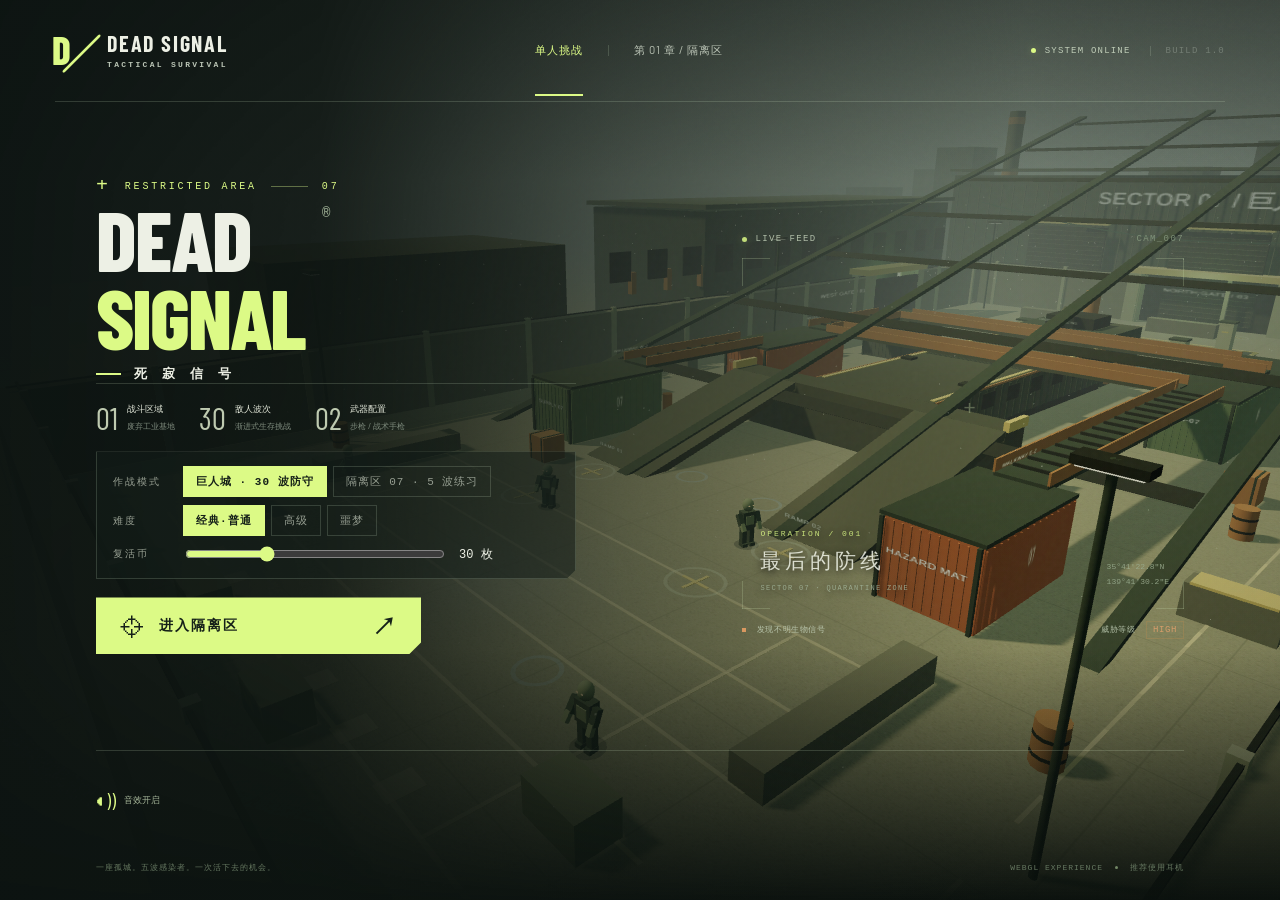
==== commit a9979ef4: "M7: BOSS 独立骨架与动画状态机、localStorage 最佳纪录、真机收尾与单文件重打包" ====
--- a/DEAD-SIGNAL-单文件版.html
+++ b/DEAD-SIGNAL-单文件版.html
@@ -92,6 +92,11 @@
 .result-squad-board li{display:flex;justify-content:space-between;font-size:9px;color:#cfdac5}
 .result-squad-board li em{font-style:normal;color:#8fd0ff}
 @media(max-width:700px){.result-extra{flex-wrap:wrap;gap:8px}}
+/* M7 最佳纪录：主菜单纪录条 + 结算"新纪录"徽标 */
+.menu-best{display:flex;align-items:baseline;gap:8px;margin:0 0 14px;font:9px/1.6 var(--mono);letter-spacing:1.5px;color:#8fa38a}
+.menu-best b{color:#dcfa86;font-size:15px}
+.result-record{display:inline-block;margin-top:7px;padding:1px 7px;font:8px/1.7 var(--mono);letter-spacing:1.5px;color:#0e1a16;background:#dcfa86}
+
   </style>
 </head>
 <body>
@@ -131,6 +136,7 @@
             <div class="coins-control"><input id="setup-coins" type="range" min="0" max="99" step="1" value="30" aria-label="复活币数量"><output id="setup-coins-value" for="setup-coins">30</output><span id="setup-hardcore" class="hardcore-tag" hidden>硬核 · 得分 ×1.5</span></div>
           </div>
         </div>
+        <div id="menu-best" class="menu-best" hidden><span>历史最佳</span><b id="menu-best-score">—</b><span id="menu-best-meta"></span></div>
         <button id="start-btn" class="primary-button" disabled><span class="button-cross">⌖</span><span id="start-label">正在建立连接…</span><span class="button-arrow">↗</span></button>
         <div class="start-note"><span class="key-tiny">↵</span> 点击开始后将锁定鼠标 <span class="note-dot">·</span> ESC 随时暂停</div>
         <p id="load-error" class="load-error" role="alert" hidden></p>
@@ -181,7 +187,7 @@
       <div class="modal-panel"><span class="modal-eyebrow">CONNECTION ON HOLD</span><h2>行动暂停<span>TAKE A BREATH.</span></h2><p id="pause-message">战场正在等待。准备好后，继续守住防线。</p><button id="resume-btn" class="primary-button"><span>继续战斗</span><span>↗</span></button><button id="restart-pause-btn" class="secondary-button">重新开始任务</button><div class="modal-controls">WASD 移动 · 鼠标瞄准 · 左键射击<br>空格跳跃 · Shift 疾跑 · R 换弹 · 1 / 2 切枪<br>E 复活币归队（濒死时） · F 传送归队（重生窗口内）</div></div>
     </section>
     <section id="result" class="modal-overlay" hidden>
-      <div class="modal-panel result-panel"><span class="modal-eyebrow" id="result-eyebrow">MISSION COMPLETE</span><h2 id="result-title">防线已守住<span>YOU MADE IT.</span></h2><p id="result-description">信号重新接通。隔离区暂时安全了。</p><div class="result-stats"><div><small>最终得分</small><strong id="result-score">0</strong></div><div><small>到达波次</small><strong id="result-wave">5 / 5</strong></div><div><small>击杀 / 爆头击杀</small><strong id="result-kills">0 / 0</strong></div></div><div class="result-stats result-extra"><div><small>爆头率</small><strong id="result-headshot">0%</strong></div><div id="result-coins-cell"><small>复活币消耗</small><strong id="result-coins">0</strong></div><div><small>用时</small><strong id="result-time">00:00</strong></div></div><div class="result-breakdown" id="result-breakdown" hidden><span id="result-breakdown-text"></span><div class="result-squad-board" id="result-squad-board" hidden><small>队伍存活时长</small><ol id="result-squad-list"></ol></div></div><button id="restart-btn" class="primary-button"><span>再次执行任务</span><span>↗</span></button><button id="menu-btn" class="secondary-button">返回指挥中心</button></div>
+      <div class="modal-panel result-panel"><span class="modal-eyebrow" id="result-eyebrow">MISSION COMPLETE</span><h2 id="result-title">防线已守住<span>YOU MADE IT.</span></h2><p id="result-description">信号重新接通。隔离区暂时安全了。</p><div class="result-stats"><div><small>最终得分</small><strong id="result-score">0</strong></div><div><small>历史最佳</small><strong id="result-best">—</strong><em id="result-record" class="result-record" hidden>新纪录！</em></div><div><small>到达波次</small><strong id="result-wave">5 / 5</strong></div><div><small>击杀 / 爆头击杀</small><strong id="result-kills">0 / 0</strong></div></div><div class="result-stats result-extra"><div><small>爆头率</small><strong id="result-headshot">0%</strong></div><div id="result-coins-cell"><small>复活币消耗</small><strong id="result-coins">0</strong></div><div><small>用时</small><strong id="result-time">00:00</strong></div></div><div class="result-breakdown" id="result-breakdown" hidden><span id="result-breakdown-text"></span><div class="result-squad-board" id="result-squad-board" hidden><small>队伍存活时长</small><ol id="result-squad-list"></ol></div></div><button id="restart-btn" class="primary-button"><span>再次执行任务</span><span>↗</span></button><button id="menu-btn" class="secondary-button">返回指挥中心</button></div>
     </section>
     <div id="mobile-notice" class="mobile-notice" hidden><b>需要键盘与鼠标</b><span>请在电脑浏览器打开，获得完整的第一人称体验。</span><button id="mobile-dismiss">继续查看场景</button></div>
     <div id="boot" class="boot"><span class="boot-mark">D╱</span><span>INITIALIZING SECTOR 07</span><div></div></div>
@@ -392,6 +398,7 @@
     }
   };
 })();
+
   </script>
   <script>
 (function () {
@@ -1660,6 +1667,7 @@
     }
   };
 })();
+
   </script>
   <script>
 (function () {
@@ -1911,6 +1919,7 @@
     }
   };
 })();
+
   </script>
   <script>
 (function () {
@@ -2373,6 +2382,7 @@
     }
   };
 })();
+
   </script>
   <script>
 (function () {
@@ -2424,8 +2434,8 @@
     tyrant: { skin: 0x718d4e, cloth: 0x3c5231, torso: 1.5, arm: 1.4, leg: 1.18, head: 1.55, horn: true, eye: 0xffa94a },
     fogger: { skin: 0xbcc7b4, cloth: 0x465c56, torso: 1.05, cloak: true, head: 1.05, eye: 0xd8fff0, glow: 0x8fe6c4 },
     splitter: { skin: 0x9a74a6, cloth: 0x3b2c46, torso: 0.92, arm: 1.15, blade: true, head: 0.95, eye: 0xe6c9ff, glow: 0xc18ff5 },
-    titan: { skin: 0x6f6046, cloth: 0x4a3d2b, torso: 1.22, arm: 1.3, leg: 1.12, head: 1.2, horn: true, eye: 0xff9c4a },
-    megaTitan: { skin: 0x7a5a48, cloth: 0x4d3527, torso: 1.32, arm: 1.4, leg: 1.18, head: 1.25, horn: true, eye: 0xff7a4a }
+    titan: { skin: 0x6f6046, cloth: 0x39301f, plate: 0x8a7a54, eye: 0xff9c4a, horns: 1 },
+    megaTitan: { skin: 0x7a5a48, cloth: 0x3d2c1a, plate: 0x93705a, eye: 0xff7a4a, horns: 2, spikes: true }
   };
 
   // 旧 48×48 图（练习模式）的 fast 变体配色，M3 不改旧模式外观。
@@ -2547,20 +2557,59 @@
       defaultAttack(e, ctx);
     },
     animate(e, ctx, walk) {
-      const sk = e.skill, def = e.def;
-      defaultAnimate(e, ctx, walk);
-      if (sk.phase === 'chargeWind' || sk.phase === 'charge') {
-        const k = sk.phase === 'charge' ? 1 : 1 - sk.wind / def.charge.windup;
-        e.limbs[0].rotation.x = -1.2 - k * 1.2;
-        e.limbs[1].rotation.x = -1.2 - k * 1.2;
+      const sk = e.skill, def = e.def, rig = e.bossRig;
+      if (sk.impact > 0) sk.impact -= ctx.dt;
+      // 践踏步态：双腿交替高抬迈步、手臂反向大摆、躯干常前倾。
+      const gait = Math.min(1, Math.abs(walk) / 0.18);
+      const step = Math.sin(e.age * e.speed * 2.6 + e.phase);
+      rig.legL.rotation.x = -walk * 2 - Math.max(0, step) * 0.55 * gait;
+      rig.legR.rotation.x = walk * 2 + Math.min(0, step) * 0.55 * gait;
+      rig.armL.rotation.x = -0.22 + walk * 1.6;
+      rig.armR.rotation.x = -0.22 - walk * 1.6;
+      rig.lean.rotation.x = 0.12;
+      rig.head.rotation.z = Math.sin(e.age * 2 + e.phase) * 0.05;
+      if (e.attack > 0) {
+        // 近战重砸：双臂举过头顶再劈下。
+        const k = 1 - e.attack / e.melee.windup;
+        rig.armL.rotation.x = -2.4 + k * 3.2;
+        rig.armR.rotation.x = -2.4 + k * 3.2;
+        rig.lean.rotation.x = 0.12 + Math.sin(k * Math.PI) * 0.3;
+      }
+      if (sk.phase === 'charge') {
+        // 冲刺：上身深俯、双臂后掠、双腿高频刨地。
+        rig.lean.rotation.x = 0.62;
+        rig.armL.rotation.x = 0.8;
+        rig.armR.rotation.x = 0.8;
+        rig.legL.rotation.x = -Math.sin(e.age * 30) * 0.55;
+        rig.legR.rotation.x = Math.sin(e.age * 30) * 0.55;
+      } else if (sk.phase === 'chargeWind') {
+        // 冲刺前摇 0.8s：双臂高抬（§7 的"抬臂动作"），上身向后蓄力。
+        const k = 1 - sk.wind / def.charge.windup;
+        rig.armL.rotation.x = -1.2 - k * 1.2;
+        rig.armR.rotation.x = -1.2 - k * 1.2;
+        rig.lean.rotation.x = 0.12 - k * 0.3;
       } else if (sk.phase === 'slamWind' || sk.phase === 'slamGap') {
-        const k = sk.phase === 'slamGap' ? 1 : 1 - sk.wind / def.slam.windup;
-        e.limbs[0].rotation.x = -2.7 * k;
-        e.limbs[1].rotation.x = -2.7 * k;
+        // 砸地前摇：单腿前抬（践踏起手）+ 双臂过顶；连砸间隙重新蓄力。
+        let p = sk.phase === 'slamGap' ? 1 - sk.wind / def.slam.gap : 1 - sk.wind / def.slam.windup;
+        if (sk.phase === 'slamGap' && sk.impact > 0) p = Math.max(0, p - sk.impact / 0.3 * 1.4);
+        rig.armL.rotation.x = -2.7 * p;
+        rig.armR.rotation.x = -2.7 * p;
+        rig.legL.rotation.x = -1.15 * p;
+        rig.legR.rotation.x = 0.3 * p;
+        rig.lean.rotation.x = 0.12 - 0.3 * p;
+      }
+      if (sk.impact > 0 && (sk.phase === 'slamGap' || sk.phase === 'idle')) {
+        // 砸地落地瞬间：抬起的腿跺下、双臂由过顶劈落、上身前压。
+        const d = sk.impact / 0.3;
+        rig.legL.rotation.x = 0.35 * d;
+        rig.armL.rotation.x = 0.5 * d - 2.7 * (1 - d);
+        rig.armR.rotation.x = 0.5 * d - 2.7 * (1 - d);
+        rig.lean.rotation.x = 0.12 + 0.55 * d;
       }
       if (e.rage) {
         e.skin.emissive.setHex(0xa8281a);
         e.cloth.emissive.setHex(0x6e150f);
+        if (e.plate) e.plate.emissive.setHex(0x4d130d);
         if (e.eyeMaterial) e.eyeMaterial.color.setHex(0xff4a2a);
       }
     }
@@ -2614,6 +2663,7 @@
   function bossSlam(e, ctx) {
     const def = e.def, sk = e.skill;
     ctx.E.area(e, slamRadius(e), def.slam.damage, ctx);
+    sk.impact = 0.3; // 落地瞬间的跺腿/劈臂姿态计时，由 animate 消费
     sk.slamsLeft--;
     if (sk.slamsLeft > 0) {
       sk.phase = 'slamGap';
@@ -2849,6 +2899,7 @@
     }
 
     buildBody(enemy, shape) {
+      if (enemy.boss) { this.buildBossBody(enemy, shape); return; }
       const root = enemy.root;
       const skin = new T.MeshStandardMaterial({ color: shape.skin, roughness: 0.92, emissive: 0x000000 });
       const cloth = new T.MeshStandardMaterial({ color: shape.cloth, roughness: 0.93, emissive: 0x000000 });
@@ -2926,6 +2977,88 @@
       enemy.shadow = shadow;
     }
 
+    // M7 BOSS 独立骨架：宽肩重甲、小头陷于双肩之间、粗短双腿，与步行者剪影区分。
+    // 命中件仍全部挂在 root/枢轴组下并进 enemy.targets；root.scale 由 spawn 统一处理。
+    buildBossBody(enemy, shape) {
+      const root = enemy.root;
+      const skin = new T.MeshStandardMaterial({ color: shape.skin, roughness: 0.9, emissive: 0x000000 });
+      const cloth = new T.MeshStandardMaterial({ color: shape.cloth, roughness: 0.93, emissive: 0x000000 });
+      const plate = new T.MeshStandardMaterial({ color: shape.plate, roughness: 0.7, metalness: 0.35, emissive: 0x000000 });
+      enemy.skin = skin; enemy.cloth = cloth; enemy.plate = plate;
+      const part = (x, y, z, w, h, d, material, parent) => {
+        const mesh = new T.Mesh(this.cube, material);
+        mesh.position.set(x, y, z); mesh.scale.set(w, h, d);
+        mesh.userData.enemy = enemy;
+        mesh.receiveShadow = true;
+        parent.add(mesh); enemy.targets.push(mesh);
+        return mesh;
+      };
+      const decor = (x, y, z, w, h, d, material, parent) => {
+        const mesh = new T.Mesh(this.cube, material);
+        mesh.position.set(x, y, z); mesh.scale.set(w, h, d);
+        parent.add(mesh); enemy.detail.push(mesh);
+        return mesh;
+      };
+      // 腿：枢轴在髋部，粗 thigh + 前掌；BOSS 不参与 LOD，脚掌进命中件。
+      const rig = {};
+      for (const side of [-1, 1]) {
+        const legGroup = new T.Group(); legGroup.position.set(side * 0.32, 0.92, 0);
+        root.add(legGroup);
+        part(0, -0.38, 0, 0.38, 0.76, 0.44, cloth, legGroup);
+        part(0, -0.82, 0.08, 0.36, 0.14, 0.56, plate, legGroup);
+        if (side < 0) rig.legL = legGroup; else rig.legR = legGroup;
+        enemy.limbs.push(legGroup);
+      }
+      // 上身俯仰骨：冲刺前摇/冲刺/砸地落地的前倾都写在 lean 上（root.rotation.x 留给死亡动画）。
+      const lean = new T.Group(); lean.position.set(0, 0.98, 0); root.add(lean);
+      rig.lean = lean;
+      part(0, 0.34, 0, 0.9, 0.66, 0.54, cloth, lean);      // 厚重胸甲躯干
+      part(0, 0.4, 0.29, 0.56, 0.4, 0.06, plate, lean);    // 胸甲板（命中躯干）
+      part(0, 0.75, 0, 1.14, 0.24, 0.5, plate, lean);      // 连体宽肩甲
+      part(0, 0.72, -0.2, 0.5, 0.44, 0.22, skin, lean);    // 驼背
+      if (shape.spikes) {
+        // 巨型泰坦背脊骨刺：装饰件，不参与命中。
+        for (const sx of [-0.22, 0, 0.22]) {
+          decor(sx, 0.95, -0.3, 0.1, 0.44, 0.12, plate, lean).rotation.x = -0.5;
+        }
+      }
+      const headMesh = new T.Mesh(this.headGeometry, skin);
+      headMesh.position.set(0, 0.98, 0.04);
+      headMesh.scale.set(0.78, 0.7, 0.76);
+      headMesh.userData.enemy = enemy; headMesh.userData.headshot = true;
+      lean.add(headMesh); enemy.targets.push(headMesh);
+      enemy.head = headMesh; rig.head = headMesh;
+      const eyeMaterial = new T.MeshBasicMaterial({ color: shape.eye || 0xff9c4a });
+      enemy.eyeMaterial = eyeMaterial;
+      for (const side of [-1, 1]) {
+        decor(side * 0.12, 0.02, 0.24, 0.09, 0.04, 0.03, eyeMaterial, headMesh);
+      }
+      decor(0, 0.3, 0.02, 0.12, 0.3, 0.34, plate, headMesh).rotation.x = -0.4; // 头冠
+      if (shape.horns >= 2) {
+        for (const side of [-1, 1]) {
+          decor(side * 0.26, 0.16, -0.06, 0.1, 0.42, 0.1, plate, headMesh).rotation.z = side * 0.5;
+        }
+      }
+      // 臂：枢轴在肩甲下沿，抬臂时肩甲随臂组一起动（挂在 lean 上）。
+      for (const side of [-1, 1]) {
+        const armGroup = new T.Group(); armGroup.position.set(side * 0.62, 0.68, 0);
+        lean.add(armGroup);
+        part(side * 0.08, -0.06, 0, 0.36, 0.34, 0.5, plate, armGroup); // 肩甲块
+        part(0, -0.42, 0, 0.3, 0.5, 0.32, cloth, armGroup);            // 上臂
+        part(0, -0.82, 0.02, 0.26, 0.4, 0.28, skin, armGroup);         // 前臂
+        part(0, -1.1, 0.02, 0.32, 0.26, 0.32, cloth, armGroup);        // 拳
+        if (side < 0) rig.armL = armGroup; else rig.armR = armGroup;
+        enemy.limbs.push(armGroup);
+      }
+      const shadow = new T.Mesh(this.shadowGeometry, this.shadowMaterial);
+      shadow.rotation.x = -Math.PI / 2;
+      shadow.position.y = 0.027;
+      shadow.scale.setScalar(enemy.radius / 0.44);
+      root.add(shadow);
+      enemy.shadow = shadow;
+      enemy.bossRig = rig;
+    }
+
     spawn(position, wave = this.wave, entry = null) {
       const stats = this.resolveStats(entry || { fast: wave >= 3 && this.serial % 4 === 0 }, wave);
       const def = stats.def;
@@ -2953,10 +3086,10 @@
         // BOSS 技能阶段机；开局给 3s/5s 缓冲，避免刷新瞬间糊脸。
         rage: false, skill: def.boss ? {
           phase: 'idle', wind: 0, dash: null, chargeCd: 3, slamCd: 5, slamsLeft: 0,
-          summonCd: def.summon ? def.summon.every * 0.6 : 0, quakeDone: false
+          summonCd: def.summon ? def.summon.every * 0.6 : 0, quakeDone: false, impact: 0
         } : null
       };
-      // BOSS（泰坦 2.2 / 巨型泰坦 2.8）沿用步行者模型 × scale。
+      // M7 起 BOSS（泰坦 2.2 / 巨型泰坦 2.8）用独立骨架 buildBossBody，仍由 root.scale 放大。
       root.scale.setScalar(stats.scale);
       this.buildBody(enemy, shape);
       this.game.world.scene.add(root);
@@ -3329,6 +3462,7 @@
       const enemy = this.list[index];
       this.game.world.scene.remove(enemy.root);
       enemy.skin.dispose(); enemy.cloth.dispose();
+      if (enemy.plate) enemy.plate.dispose();
       if (enemy.eyeMaterial) enemy.eyeMaterial.dispose();
       if (enemy.cape) enemy.cape.dispose();
       if (enemy.glowMat && enemy.glowMat !== enemy.skin) enemy.glowMat.dispose();
@@ -3349,6 +3483,7 @@
     }
   };
 })();
+
   </script>
   <script>
 (function () {
@@ -3856,6 +3991,7 @@
 
   DZ.Squad.ORDER_LABELS = ORDER_LABELS;
 })();
+
   </script>
   <script>
 (function () {
@@ -4184,6 +4320,7 @@
     }
   };
 })();
+
   </script>
   <script>
 (function () {
@@ -4222,7 +4359,8 @@
         'wave-banner banner-title banner-subtitle banner-eyebrow toast damage-overlay ' +
         'result-eyebrow result-title result-description result-score result-wave result-kills ' +
         'result-headshot result-coins result-coins-cell result-time result-breakdown ' +
-        'result-breakdown-text result-squad-board result-squad-list ' +
+        'result-breakdown-text result-squad-board result-squad-list result-best result-record ' +
+        'menu-best menu-best-score menu-best-meta ' +
         'downed downed-ring downed-count downed-hint rally rally-count coins-panel coins-value ' +
         'squad-panel squad-rows fog-veil boss-bar boss-name boss-fill boss-value';
       ids.split(' ').forEach((id) => { this.el[id] = document.getElementById(id); });
@@ -4340,6 +4478,7 @@
       this.el['setup-coins-value'].textContent = DZ.Settings.coins + ' 枚';
       this.el.hardcore.hidden = DZ.Settings.coins !== 0;
       this.el['mission-waves'].textContent = padded(mode.waves.length, 2);
+      this._updateMenuBest();
     }
 
     setScreen(state) {
@@ -4353,6 +4492,23 @@
       this.el.result.hidden = state !== 'won' && state !== 'lost';
       this.el['damage-overlay'].hidden = !inGame;
       document.body.classList.toggle('playing', inGame);
+      if (state === 'menu') this._updateMenuBest();
+    }
+
+    // 主菜单的历史最佳条：只显示当前所选模式的纪录。
+    _updateMenuBest() {
+      var node = this.el['menu-best'];
+      if (!node || !DZ.best) return;
+      var mode = DZ.Settings.mode === 'practice' ? 'practice' : 'giant';
+      var best = DZ.best.load(mode);
+      node.hidden = !best;
+      if (!best) return;
+      var waves = DZ.WAVES.mode(mode).waves.length;
+      var diff = DZ.WAVES.DIFFICULTY[best.difficulty];
+      this.el['menu-best-score'].textContent = String(count(best.score));
+      this.el['menu-best-meta'].textContent = '第 ' + count(best.wave) + ' / ' + waves + ' 波 · ' +
+        (diff ? diff.name : '—') + ' · ' + this._formatTime(best.time) + ' · ' +
+        new Date(number(best.date, 0)).toLocaleDateString();
     }
 
     update(dt) {
@@ -4732,6 +4888,11 @@
         (deathWave > 0 ? '阵亡于第 ' + deathWave + ' 波。' : '') + '防线已经失守，但任务尚未结束。重整装备，再次出发。');
       // §9 总分 = (击杀分 + 波次分) × 难度倍率 × 硬核加成；练习模式 finalScore 即原始分。
       this._text('result-score', count(number(game.finalScore, game.score)));
+      // §9 最佳纪录：比较口径就是 finish 时落的 finalScore，localStorage 按模式分组。
+      var bestMode = (game.waveMode && game.waveMode.key) || DZ.Settings.mode || 'giant';
+      var best = DZ.best.load(bestMode);
+      this._text('result-best', best ? String(count(best.score)) : '—');
+      this.el['result-record'].hidden = !(game.newRecord && best);
       var total = this._totalWaves(game);
       this._text('result-wave', clamp(count(game.wave), 0, total) + ' / ' + total);
       this._text('result-kills', count(game.kills) + ' / ' + count(game.headshots));
@@ -4969,6 +5130,7 @@
 
   DZ.UI = UI;
 }());
+
   </script>
   <script>
 (function () {
@@ -4987,6 +5149,23 @@
     bootError('Three.js 加载失败，请检查网络后刷新。也可以运行“启动游戏.cmd”，再用 Chrome 或 Edge 打开本地地址。');
     return;
   }
+
+  // §9 最佳纪录：localStorage 按模式分组，比较取 finalScore。
+  DZ.best = {
+    key(mode) { return 'dead-signal.best.' + mode; },
+    load(mode) {
+      try { return JSON.parse(localStorage.getItem(this.key(mode))) || null; }
+      catch (error) { return null; }
+    },
+    // 破纪录才写入；返回 { previous, isNew } 供结算 UI 显示"新纪录"。
+    submit(mode, entry) {
+      const previous = this.load(mode);
+      if (previous && previous.score >= entry.score) return { previous, isNew: false };
+      try { localStorage.setItem(this.key(mode), JSON.stringify(entry)); }
+      catch (error) { /* localStorage 不可用（隐私模式）时静默放弃纪录 */ }
+      return { previous, isNew: true };
+    }
+  };
 
   DZ.Game = class Game {
     constructor() {
@@ -4997,6 +5176,9 @@
       this.finalScore = 0;
       this.coinsUsed = 0;
       this.deathWave = 0;
+      this.bestRecord = null;
+      this.bestEntry = null;
+      this.newRecord = false;
       this.scoreMultiplier = 1;
       this.wavePhase = 'intermission';
       this.nextWaveIn = 4;
@@ -5135,6 +5317,9 @@
       this.finalScore = 0;
       this.coinsUsed = 0;
       this.deathWave = 0;
+      this.bestRecord = null;
+      this.bestEntry = null;
+      this.newRecord = false;
       this.scoreMultiplier = 1;
       this.wavePhase = 'intermission';
       this.nextWaveIn = 4;
@@ -5290,6 +5475,14 @@
         this.difficultyConfig.scoreMultiplier * (this.hardcore ? 1.5 : 1) : 1;
       this.scoreMultiplier = mult;
       this.finalScore = Math.round(this.score * mult);
+      // §9 最佳纪录：按模式（giant/practice）落 localStorage，返回是否破纪录供结算显示。
+      this.bestEntry = {
+        score: this.finalScore, wave: this.wave, difficulty: DZ.Settings.difficulty,
+        time: this.time, date: Date.now()
+      };
+      const best = DZ.best.submit(this.waveMode.key || DZ.Settings.mode, this.bestEntry);
+      this.bestRecord = best.previous;
+      this.newRecord = best.isNew;
       this.player.downed = false;
       this.player.downedRemaining = 0;
       this.player.clearInput();
@@ -5307,6 +5500,7 @@
     bootError('游戏初始化失败。请启用浏览器硬件加速并更新浏览器；按 F12 查看具体错误。');
   }
 })();
+
   </script>
 </body>
 </html>
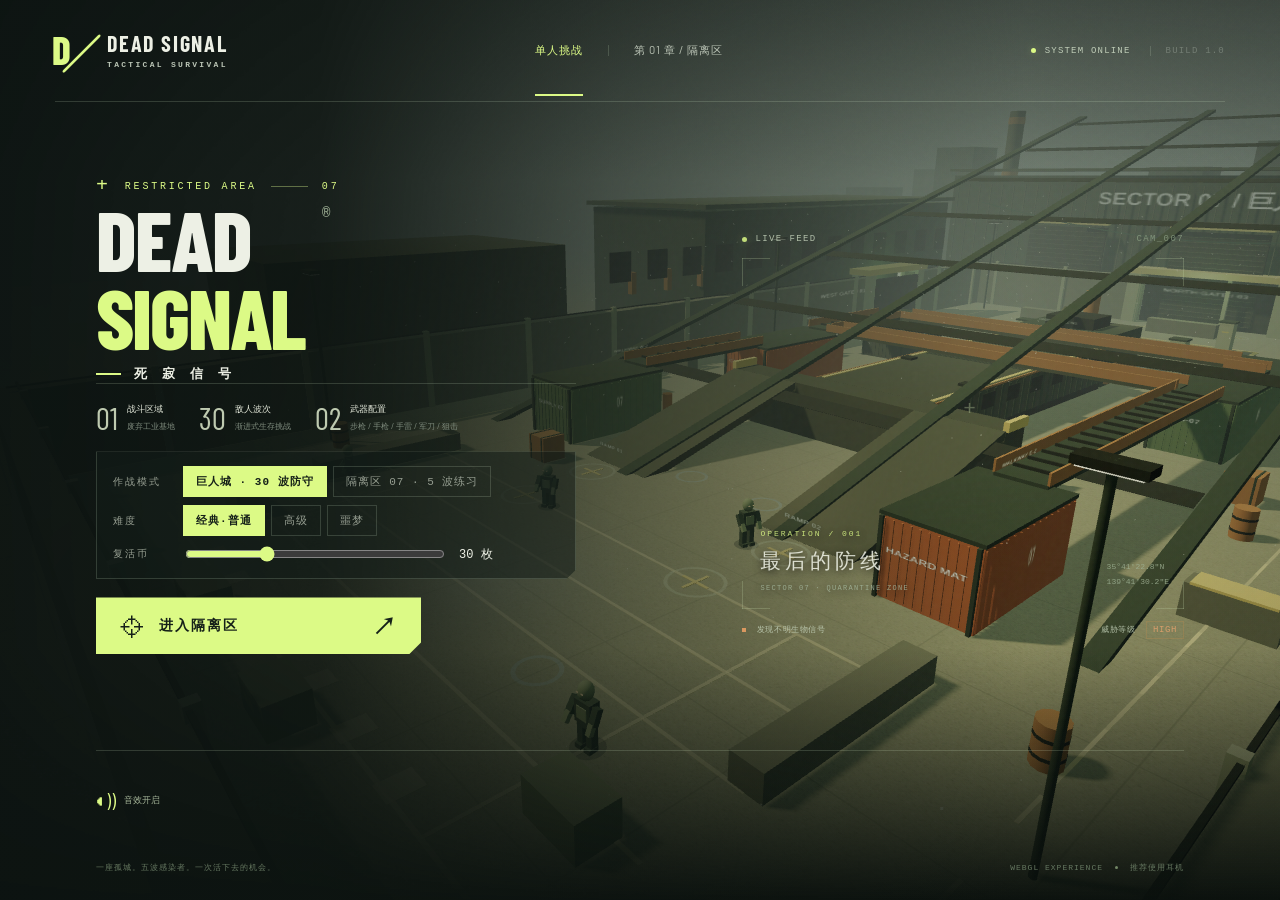
==== commit aef94d79: "W: 武器五槽改造——3 手雷 / 4 军刀 / 5 狙击，特殊武器改占狙击槽" ====
--- a/DEAD-SIGNAL-单文件版.html
+++ b/DEAD-SIGNAL-单文件版.html
@@ -70,6 +70,12 @@
 @media(max-width:700px){.squad-panel{left:15px;top:auto;bottom:118px;transform:scale(.85);transform-origin:bottom left}}
 
 /* M3 · 雾散体黑雾：玩家身处雾中的视野遮挡（规则层，表现留给 M6 优化） */
+/* 狙击开镜镜筒：全屏遮罩留中央视窗 + 细十字线（#scope，hidden 属性控制显隐）。 */
+.scope{position:absolute;inset:0;z-index:7;pointer-events:none;background:radial-gradient(circle 17vmin at 50% 50%,rgba(0,0,0,0) 98%,rgba(3,6,4,.97) 100%)}
+.scope::before{content:'';position:absolute;left:50%;top:50%;width:34vmin;height:34vmin;transform:translate(-50%,-50%);border:1.5px solid rgba(198,240,150,.55);border-radius:50%;box-shadow:0 0 0 1px rgba(0,0,0,.85),inset 0 0 46px rgba(0,0,0,.4)}
+.scope i{position:absolute;left:50%;top:50%;background:rgba(222,250,182,.72)}
+.scope .v{width:1.5px;height:9vmin;transform:translate(-50%,-50%)}
+.scope .h{height:1.5px;width:9vmin;transform:translate(-50%,-50%)}
 .fog-veil{position:absolute;inset:0;pointer-events:none;z-index:6;background:radial-gradient(ellipse at center,rgba(5,8,7,.34) 0%,rgba(3,6,5,.94) 76%);opacity:0;transition:opacity .12s}
 /* M5 BOSS 血条：泰坦/巨型泰坦登场时显示在波次展示下方，狂暴态转红 */
 .boss-bar{position:absolute;top:112px;left:50%;transform:translateX(-50%);width:380px;display:flex;align-items:center;gap:11px;background:#0e1a16ba;border:1px solid #afca9433;padding:7px 13px;backdrop-filter:blur(5px)}
@@ -120,7 +126,7 @@
         <div class="mission-strip">
           <div><span class="mission-number">01</span><span>战斗区域<small>废弃工业基地</small></span></div>
           <div><span class="mission-number" id="mission-waves">05</span><span>敌人波次<small>渐进式生存挑战</small></span></div>
-          <div><span class="mission-number">02</span><span>武器配置<small>步枪 / 战术手枪</small></span></div>
+          <div><span class="mission-number">02</span><span>武器配置<small>步枪 / 手枪 / 手雷 / 军刀 / 狙击</small></span></div>
         </div>
         <div id="load-setup" class="load-setup">
           <div class="setup-row"><span class="setup-label">作战模式</span><div class="seg" id="setup-mode" role="radiogroup" aria-label="作战模式">
@@ -152,7 +158,8 @@
         <div class="control-item"><kbd class="wide-key">SPACE</kbd><span>跳跃<small>JUMP</small></span></div>
         <div class="control-item"><kbd class="wide-key">SHIFT</kbd><span>疾跑<small>SPRINT</small></span></div>
         <div class="control-item"><kbd>R</kbd><span>换弹<small>RELOAD</small></span></div>
-        <div class="control-item"><span class="inline-keys"><kbd>1</kbd><kbd>2</kbd></span><span>切换武器<small>SWITCH</small></span></div>
+        <div class="control-item"><span class="inline-keys"><kbd>1</kbd><kbd>2</kbd><kbd>3</kbd><kbd>4</kbd><kbd>5</kbd></span><span>切换武器<small>SWITCH</small></span></div>
+        <div class="control-item"><kbd class="wide-key">RMB</kbd><span>狙击开镜<small>ADS</small></span></div>
         <button id="sound-btn" class="sound-button" title="切换音效" aria-pressed="false">◖)) <span>音效开启</span></button>
       </div>
       <footer class="menu-footer"><span>一座孤城。五波感染者。一次活下去的机会。</span><span>WEBGL EXPERIENCE <i></i> 推荐使用耳机</span></footer>
@@ -167,6 +174,7 @@
       <div id="squad-panel" class="squad-panel" hidden><span class="hud-caption">SQUAD · TAB 选中 / Q 指令</span><div id="squad-rows"></div></div>
       <div id="killfeed" class="killfeed"></div>
       <div id="crosshair" class="crosshair"><i></i><i></i><i></i><i></i><b></b></div>
+      <div id="scope" class="scope" hidden><i class="v"></i><i class="h"></i></div>
       <div id="hitmarker" class="hitmarker">×</div>
       <div id="damage-numbers" class="damage-numbers"></div>
       <div id="wave-banner" class="wave-banner" hidden><small id="banner-eyebrow">INCOMING TRANSMISSION</small><strong id="banner-title">第一波</strong><span id="banner-subtitle">守住防线</span></div>
@@ -176,7 +184,7 @@
       <div id="reload-indicator" class="reload-indicator" hidden><span>装填中</span><div><i id="reload-progress"></i></div></div>
       <div class="health-panel"><div class="health-icon">+</div><div><span class="hud-caption">VITAL SIGNS</span><div class="health-value"><strong id="health-value">100</strong><span>/ 100</span></div><div class="health-bar"><i id="health-fill"></i></div></div></div>
       <div id="coins-panel" class="coins-panel" hidden><span class="coins-icon">◉</span><div><span class="hud-caption">REVIVE COINS</span><strong id="coins-value">30</strong></div></div>
-      <div class="hud-bottom-center"><span><kbd>1</kbd> 步枪</span><span><kbd>2</kbd> 手枪</span><span><kbd>P</kbd> 暂停</span></div>
+      <div class="hud-bottom-center"><span><kbd>1</kbd> 步枪</span><span><kbd>2</kbd> 手枪</span><span><kbd>3</kbd> 手雷</span><span><kbd>4</kbd> 军刀</span><span><kbd>5</kbd> 狙击</span><span><kbd>P</kbd> 暂停</span></div>
       <div class="ammo-panel"><div class="weapon-name"><span id="weapon-name">AR-7 突击步枪</span><span id="weapon-mode">AUTO</span></div><div class="ammo-value"><strong id="ammo-value">30</strong><span>/ <b id="reserve-value">180</b></span></div><div class="ammo-bottom"><span id="weapon-slots">01 — PRIMARY</span><span><kbd>R</kbd> 换弹</span></div></div>
       <div class="fps" id="fps">60 FPS</div>
     </section>
@@ -184,7 +192,7 @@
     <div id="damage-overlay" class="damage-overlay"></div>
     <div id="fog-veil" class="fog-veil" hidden></div>
     <section id="pause" class="modal-overlay" hidden>
-      <div class="modal-panel"><span class="modal-eyebrow">CONNECTION ON HOLD</span><h2>行动暂停<span>TAKE A BREATH.</span></h2><p id="pause-message">战场正在等待。准备好后，继续守住防线。</p><button id="resume-btn" class="primary-button"><span>继续战斗</span><span>↗</span></button><button id="restart-pause-btn" class="secondary-button">重新开始任务</button><div class="modal-controls">WASD 移动 · 鼠标瞄准 · 左键射击<br>空格跳跃 · Shift 疾跑 · R 换弹 · 1 / 2 切枪<br>E 复活币归队（濒死时） · F 传送归队（重生窗口内）</div></div>
+      <div class="modal-panel"><span class="modal-eyebrow">CONNECTION ON HOLD</span><h2>行动暂停<span>TAKE A BREATH.</span></h2><p id="pause-message">战场正在等待。准备好后，继续守住防线。</p><button id="resume-btn" class="primary-button"><span>继续战斗</span><span>↗</span></button><button id="restart-pause-btn" class="secondary-button">重新开始任务</button><div class="modal-controls">WASD 移动 · 鼠标瞄准 · 左键射击<br>空格跳跃 · Shift 疾跑 · R 换弹 · 1–5 切枪 · 右键（狙击开镜）<br>E 复活币归队（濒死时） · F 传送归队（重生窗口内）</div></div>
     </section>
     <section id="result" class="modal-overlay" hidden>
       <div class="modal-panel result-panel"><span class="modal-eyebrow" id="result-eyebrow">MISSION COMPLETE</span><h2 id="result-title">防线已守住<span>YOU MADE IT.</span></h2><p id="result-description">信号重新接通。隔离区暂时安全了。</p><div class="result-stats"><div><small>最终得分</small><strong id="result-score">0</strong></div><div><small>历史最佳</small><strong id="result-best">—</strong><em id="result-record" class="result-record" hidden>新纪录！</em></div><div><small>到达波次</small><strong id="result-wave">5 / 5</strong></div><div><small>击杀 / 爆头击杀</small><strong id="result-kills">0 / 0</strong></div></div><div class="result-stats result-extra"><div><small>爆头率</small><strong id="result-headshot">0%</strong></div><div id="result-coins-cell"><small>复活币消耗</small><strong id="result-coins">0</strong></div><div><small>用时</small><strong id="result-time">00:00</strong></div></div><div class="result-breakdown" id="result-breakdown" hidden><span id="result-breakdown-text"></span><div class="result-squad-board" id="result-squad-board" hidden><small>队伍存活时长</small><ol id="result-squad-list"></ol></div></div><button id="restart-btn" class="primary-button"><span>再次执行任务</span><span>↗</span></button><button id="menu-btn" class="secondary-button">返回指挥中心</button></div>
@@ -1566,6 +1574,22 @@
         this._play({ noise: true, duration: 0.17, volume: 0.27,
           filter: 'bandpass', filterHz: 2800, filterTo: 650, q: 0.8 });
         this._play({ from: 155, to: 38, duration: 0.23, volume: 0.32 });
+      } else if (type === 'sniper') {
+        // M-21：更长更沉的大口径爆音 + 高频尾啸。
+        this._play({ noise: true, duration: 0.3, volume: 0.4,
+          filter: 'lowpass', filterHz: 5600, filterTo: 420 });
+        this._play({ type: 'sawtooth', from: 132, to: 32, duration: 0.34,
+          volume: 0.24, filter: 'lowpass', filterHz: 1500, filterTo: 140 });
+        this._play({ type: 'triangle', from: 2400, to: 1100, delay: 0.05, duration: 0.16, volume: 0.06 });
+      } else if (type === 'grenade') {
+        // 投掷破空：上扬带通噪声。
+        this._play({ noise: true, duration: 0.16, volume: 0.14,
+          filter: 'bandpass', filterHz: 1400, filterTo: 3400, q: 0.7 });
+      } else if (type === 'knife') {
+        // 挥砍：短促金属破风 + 上扬哨音。
+        this._play({ noise: true, duration: 0.12, volume: 0.16,
+          filter: 'bandpass', filterHz: 3600, filterTo: 900, q: 1.1 });
+        this._play({ type: 'triangle', from: 850, to: 2300, duration: 0.09, volume: 0.05 });
       }
     }
 
@@ -1682,7 +1706,7 @@
       this.position = new T.Vector3();
       this.keys = new Set();
       this.reset();
-      const controlKeys = ['KeyW', 'KeyA', 'KeyS', 'KeyD', 'Space', 'ShiftLeft', 'ShiftRight', 'KeyR', 'Digit1', 'Digit2', 'KeyP', 'KeyE', 'KeyF', 'Tab', 'KeyQ'];
+      const controlKeys = ['KeyW', 'KeyA', 'KeyS', 'KeyD', 'Space', 'ShiftLeft', 'ShiftRight', 'KeyR', 'Digit1', 'Digit2', 'Digit3', 'Digit4', 'Digit5', 'KeyP', 'KeyE', 'KeyF', 'Tab', 'KeyQ'];
       document.addEventListener('keydown', event => {
         if (game.state !== 'playing') return;
         if (controlKeys.includes(event.code)) event.preventDefault();
@@ -1692,6 +1716,9 @@
         if (event.code === 'KeyR') game.weapons.reload();
         if (event.code === 'Digit1') game.weapons.switchTo(0);
         if (event.code === 'Digit2') game.weapons.switchTo(1);
+        if (event.code === 'Digit3') game.weapons.switchTo(2);
+        if (event.code === 'Digit4') game.weapons.switchTo(3);
+        if (event.code === 'Digit5') game.weapons.switchTo(4);
         if (event.code === 'KeyP') game.pause();
         if (event.code === 'KeyE') this.tryRevive();
         if (event.code === 'KeyF') this.tryRally();
@@ -1699,16 +1726,22 @@
       document.addEventListener('keyup', event => this.keys.delete(event.code));
       document.addEventListener('mousemove', event => {
         if (game.state !== 'playing' || document.pointerLockElement !== game.world.renderer.domElement) return;
-        this.yaw -= event.movementX * 0.00185;
-        this.pitch = T.MathUtils.clamp(this.pitch - event.movementY * 0.00185, -1.48, 1.48);
+        // 开镜灵敏度 ×0.38（约 4 倍镜的手感换算）。
+        const s = this.scoping ? 0.0007 : 0.00185;
+        this.yaw -= event.movementX * s;
+        this.pitch = T.MathUtils.clamp(this.pitch - event.movementY * s, -1.48, 1.48);
       });
       document.addEventListener('mousedown', event => {
-        if (event.button !== 0 || game.state !== 'playing' || this.downed) return;
+        if (game.state !== 'playing' || this.downed) return;
         if (document.pointerLockElement !== game.world.renderer.domElement) return;
-        this.shooting = true;
-        this.fireQueued = true;
+        if (event.button === 0) { this.shooting = true; this.fireQueued = true; }
+        // 狙击右键按住开镜：仅 M-21 且未装填时生效。
+        if (event.button === 2 && game.weapons.current.type === 'sniper' && game.weapons.reloadRemaining === 0) this.scoping = true;
       });
-      document.addEventListener('mouseup', event => { if (event.button === 0) this.shooting = false; });
+      document.addEventListener('mouseup', event => {
+        if (event.button === 0) this.shooting = false;
+        if (event.button === 2) this.scoping = false;
+      });
       game.world.renderer.domElement.addEventListener('contextmenu', event => event.preventDefault());
     }
 
@@ -1730,6 +1763,7 @@
       this.downed = false;
       this.downedRemaining = 0;
       this.rallyWindow = 0;
+      this.scoping = false;
       this.clearInput();
     }
 
@@ -1751,10 +1785,12 @@
       // 硬直（裂魂者击退 / BOSS 震波）：0.5 秒内失去移动与跳跃，仍可转视角。
       if (this.stagger > 0) { x = 0; z = 0; this.jumpQueued = false; }
       this.moving = x !== 0 || z !== 0;
-      this.sprinting = this.moving && (this.keys.has('ShiftLeft') || this.keys.has('ShiftRight')) && !this.shooting;
+      this.sprinting = this.moving && (this.keys.has('ShiftLeft') || this.keys.has('ShiftRight')) && !this.shooting && !this.scoping;
       // M5 加特林减益（§8）：持枪期间走/跑同乘 ×0.6，禁止跳跃；切回步枪即解除。
+      // 武器五槽改造：持刀 +15% 移速；狙击开镜 ×0.55 且禁跑/禁跳。
       const heavy = this.game.weapons.heavy;
-      const speed = (this.sprinting ? 7.3 : 4.5) * (heavy ? 0.6 : 1);
+      const speed = (this.sprinting ? 7.3 : 4.5) * (heavy ? 0.6 : 1) *
+        (this.game.weapons.knifeBoost ? 1.15 : 1) * (this.scoping ? 0.55 : 1);
       const length = Math.hypot(x, z) || 1;
       x = x / length * speed * dt;
       z = z / length * speed * dt;
@@ -1762,7 +1798,7 @@
       this.game.world.move(this.position, x * cos + z * sin, -x * sin + z * cos, 0.38);
       // 脚底支撑面：平地/中央平台/车顶/斜坡都用同一个高度，落地判定不再写死 y=0。
       const floor = this.game.world.floorAt(this.position.x, this.position.z, this.position.y);
-      if (this.jumpQueued && this.grounded && !heavy) {
+      if (this.jumpQueued && this.grounded && !heavy && !this.scoping) {
         this.velocityY = 6.2;
         this.grounded = false;
       }
@@ -1786,7 +1822,7 @@
       camera.position.copy(this.position);
       camera.position.y += (this.downed ? 0.52 : 1.68) + bob;
       camera.rotation.set(T.MathUtils.clamp(this.pitch + this.kick, -1.5, 1.5), this.yaw, this.downed ? 0.28 : 0, 'YXZ');
-      camera.fov = dt ? T.MathUtils.lerp(camera.fov, this.sprinting ? 81 : 75, 1 - Math.exp(-8 * dt)) : 75;
+      camera.fov = dt ? T.MathUtils.lerp(camera.fov, this.scoping ? 16 : this.sprinting ? 81 : 75, 1 - Math.exp(-8 * dt)) : 75;
       camera.updateProjectionMatrix();
       camera.updateMatrixWorld(true);
     }
@@ -1834,6 +1870,7 @@
       if (!config || !game.allowRevive) { game.finish(false); return; }
       if (game.coins <= 0) { game.finish(false); return; }
       this.downed = true;
+      this.scoping = false;
       this.downedRemaining = config.castTime;
       this.rallyWindow = 0;
       this.clearInput();
@@ -1980,6 +2017,13 @@
       this.blows = [];
       this.blowRing = new T.RingGeometry(0.86, 1, 32);
       this.warns = [];
+      // 武器五槽改造：手雷抛物线投射物（引信 1.1 秒）与军刀挥砍弧光。
+      this.grenades = [];
+      this.grenadeLimit = 12;
+      this.grenadeGeo = new T.SphereGeometry(0.09, 8, 6);
+      this.grenadeMat = new T.MeshStandardMaterial({ color: 0x39442f, roughness: 0.55, metalness: 0.35 });
+      this.slashes = [];
+      this.slashGeo = new T.RingGeometry(0.42, 1.15, 24, 1, -0.62, 1.24);
     }
 
     // 只有巨人城模式在箱体上浮字显示剩余寿命；练习模式外观零变化（菜单换模式后 waveMode 会变，取实时值）。
@@ -2174,6 +2218,41 @@
       trace.life = 0.055;
       trace.line.visible = true;
       trace.line.material.opacity = 0.65;
+    }
+
+    // 手雷投掷：引信 1.1 秒、重力 16、落地反弹衰减，到时在当前位置起爆（半径 5 / 中心 350，BOSS 减半走 enemies.damage）。
+    throwGrenade(origin, velocity) {
+      if (this.grenades.length >= this.grenadeLimit) this.removeGrenade(0);
+      const mesh = new T.Mesh(this.grenadeGeo, this.grenadeMat);
+      mesh.position.copy(origin);
+      this.game.world.scene.add(mesh);
+      this.grenades.push({ mesh, velocity: velocity.clone(), life: 1.1 });
+    }
+
+    removeGrenade(index) {
+      const grenade = this.grenades[index];
+      this.game.world.scene.remove(grenade.mesh);
+      this.grenades.splice(index, 1);
+    }
+
+    // 军刀挥砍：贴枪口前方的扇形弧光，0.16 秒淡出。
+    slash(camera) {
+      if (this.slashes.length >= 6) this.removeSlash(0);
+      const mesh = new T.Mesh(this.slashGeo, new T.MeshBasicMaterial({ color: 0xd7ecc2, transparent: true, opacity: 0.85, side: T.DoubleSide, blending: T.AdditiveBlending, depthWrite: false }));
+      mesh.quaternion.copy(camera.quaternion);
+      const forward = new T.Vector3(0, 0, -1).applyQuaternion(camera.quaternion);
+      mesh.position.copy(camera.position).addScaledVector(forward, 1.15);
+      mesh.position.y -= 0.18;
+      mesh.scale.setScalar(1.6);
+      this.game.world.scene.add(mesh);
+      this.slashes.push({ mesh, life: 0.16, maxLife: 0.16 });
+    }
+
+    removeSlash(index) {
+      const slash = this.slashes[index];
+      this.game.world.scene.remove(slash.mesh);
+      slash.mesh.material.dispose();
+      this.slashes.splice(index, 1);
     }
 
     // type: 'health' | 'ammo' | 'rocket' | 'gatling'；options.life 缺省读模式 dropLife（巨人城 20s、练习 35s）。
@@ -2318,6 +2397,35 @@
         const t = 1 - warn.life / warn.maxLife;
         warn.material.opacity = 0.2 + t * 0.3 + Math.sin(this.time * 16) * 0.05;
       }
+      for (let i = this.grenades.length - 1; i >= 0; --i) {
+        const grenade = this.grenades[i];
+        grenade.life -= dt;
+        if (grenade.life <= 0) {
+          const p = grenade.mesh.position.clone();
+          this.removeGrenade(i);
+          this.game.enemies.explode(p, 5, 350, 'grenade');
+          continue;
+        }
+        grenade.velocity.y -= 16 * dt;
+        grenade.mesh.position.addScaledVector(grenade.velocity, dt);
+        grenade.mesh.rotation.x += dt * 8;
+        grenade.mesh.rotation.z += dt * 4.5;
+        const floor = this.game.world.floorAt(grenade.mesh.position.x, grenade.mesh.position.z, grenade.mesh.position.y) + 0.09;
+        if (grenade.mesh.position.y < floor) {
+          grenade.mesh.position.y = floor;
+          grenade.velocity.y *= -0.32;
+          grenade.velocity.x *= 0.62;
+          grenade.velocity.z *= 0.62;
+        }
+      }
+      for (let i = this.slashes.length - 1; i >= 0; --i) {
+        const slash = this.slashes[i];
+        slash.life -= dt;
+        if (slash.life <= 0) { this.removeSlash(i); continue; }
+        const t = 1 - slash.life / slash.maxLife;
+        slash.mesh.scale.setScalar(1.6 + t * 0.7);
+        slash.mesh.material.opacity = 0.85 * (1 - t);
+      }
       const player = this.game.player;
       for (let i = this.drops.length - 1; i >= 0; --i) {
         const drop = this.drops[i];
@@ -2341,7 +2449,7 @@
         }
         if (drop.type === 'health' && player.health === 100) continue;
         if (drop.type === 'health') { player.heal(30); this.game.ui.toast('医疗补给 · 生命值 +30'); }
-        else { this.game.weapons.addAmmo(60, 24); this.game.ui.toast('弹药补给 · 步枪 +60 / 手枪 +24'); }
+        else { this.game.weapons.addAmmo(60, 24, 10, 1); this.game.ui.toast('弹药补给 · 步枪 +60 / 手枪 +24 / 狙击 +10 / 手雷 +1'); }
         this.game.audio.pickup();
         this.removeDrop(i);
       }
@@ -2359,8 +2467,8 @@
           player.heal(35);
           this.game.ui.toast('医疗箱 · 生命值 +35');
         } else {
-          this.game.weapons.addAmmo(90, 36);
-          this.game.ui.toast('弹药箱 · 步枪 +90 / 手枪 +36');
+          this.game.weapons.addAmmo(90, 36, 15, 1);
+          this.game.ui.toast('弹药箱 · 步枪 +90 / 手枪 +36 / 狙击 +15 / 手雷 +1');
         }
         this.game.audio.pickup();
         this.removeSupply(i);
@@ -2373,6 +2481,8 @@
       while (this.fogs.length) this.removeFog(0);
       while (this.blows.length) this.removeBlow(0);
       while (this.warns.length) this.removeWarn(0);
+      while (this.grenades.length) this.removeGrenade(0);
+      while (this.slashes.length) this.removeSlash(0);
       for (const p of this.particles) p.life = 0;
       for (const t of this.traces) { t.life = 0; t.line.visible = false; }
       for (let i = 0; i < this.particles.length; i++) {
@@ -3169,6 +3279,8 @@
       if (enemy.def && enemy.def.rifleResist && weapon === 'rifle' && !headshot) {
         amount *= 1 - enemy.def.rifleResist;
       }
+      // 手雷对 BOSS 伤害减半（武器五槽改造 ④）。
+      if (weapon === 'grenade' && enemy.boss) amount *= 0.5;
       enemy.hp = Math.max(0, enemy.hp - amount);
       enemy.flash = 0.13;
       enemy.knock.copy(direction).setY(0).normalize().multiplyScalar(headshot ? 3.7 : 2.5);
@@ -4000,11 +4112,14 @@
   if (!window.THREE) return;
   const T = THREE;
 
-  // M5 特殊武器（§8）：拾取替换手枪槽，耗尽/放弃后换回拾取时快照的手枪。
+  // M5 特殊武器（§8）：拾取替换狙击槽（5 号），耗尽/放弃后换回拾取时快照的狙击枪。
   const SPECIALS = {
     rocket: { type: 'rocket', model: 'rocket', name: 'R-80 火箭筒', damage: 450, capacity: 1, ammo: 1, reserve: 3, interval: 0.3, reloadTime: 3.2, recoil: 0.05, accuracy: 0.002, automatic: false, explosive: { radius: 2.5, damage: 450 } },
     gatling: { type: 'gatling', model: 'gatling', name: 'M-56 加特林', damage: 43, capacity: 9999, ammo: 9999, reserve: 0, interval: 0.105, reloadTime: 1.25, recoil: 0.02, accuracy: 0.006, automatic: true, sustained: 30 }
   };
+
+  // 武器五槽改造（2026-10-15）：3 手雷（消耗品，弹药箱 +1）、4 军刀（近战+移速）、5 狙击（右键开镜）。
+  DZ.SLOT_LABELS = ['01 — PRIMARY', '02 — SECONDARY', '03 — THROWN', '04 — MELEE', '05 — MARKSMAN'];
 
   DZ.Weapons = class Weapons {
     constructor(game) {
@@ -4019,7 +4134,10 @@
         rifle: this.buildModel('rifle'),
         pistol: this.buildModel('pistol'),
         rocket: this.buildModel('rocket'),
-        gatling: this.buildModel('gatling')
+        gatling: this.buildModel('gatling'),
+        grenade: this.buildModel('grenade'),
+        knife: this.buildModel('knife'),
+        sniper: this.buildModel('sniper')
       };
       for (const model of Object.values(this.models)) this.view.add(model);
       this.reset();
@@ -4028,13 +4146,17 @@
 
     get current() { return this.items[this.index]; }
     get currentModel() { return this.models[this.current.model]; }
-    // 加特林持枪减益（移速 -40%、禁跳）由 player.js 读取这一个口。
+    // 加特林持枪减益（移速 -40%、禁跳）由 player.js 读取这一个口；持刀 +15% 移速读 knifeBoost。
     get heavy() { return this.current.type === 'gatling'; }
+    get knifeBoost() { return this.current.type === 'knife'; }
 
     reset() {
       this.items = [
         { type: 'rifle', model: 'rifle', name: 'AR-7 突击步枪', damage: 27, capacity: 30, ammo: 30, reserve: 180, interval: 0.105, reloadTime: 1.9, recoil: 0.014, accuracy: 0.004, automatic: true },
-        { type: 'pistol', model: 'pistol', name: 'P-12 战术手枪', damage: 44, capacity: 12, ammo: 12, reserve: 72, interval: 0.28, reloadTime: 1.25, recoil: 0.03, accuracy: 0.002, automatic: false }
+        { type: 'pistol', model: 'pistol', name: 'P-12 战术手枪', damage: 44, capacity: 12, ammo: 12, reserve: 72, interval: 0.28, reloadTime: 1.25, recoil: 0.03, accuracy: 0.002, automatic: false },
+        { type: 'grenade', model: 'grenade', name: 'M-40 破片手雷', damage: 350, capacity: 6, ammo: 4, interval: 0.9, explosive: { radius: 5, damage: 350 } },
+        { type: 'knife', model: 'knife', name: 'M-9 军刀', damage: 0, interval: 0.55, reach: 2.6, arc: 1.0, bossDamage: 150, tyrantDamage: 60 },
+        { type: 'sniper', model: 'sniper', name: 'M-21 狙击步枪', damage: 250, capacity: 5, ammo: 5, reserve: 25, interval: 1.3, reloadTime: 2.6, recoil: 0.05, accuracy: 0.0008, automatic: false }
       ];
       this.special = null;
       this.specialTimer = 0;
@@ -4107,7 +4229,7 @@
         part(0, -0.09, -0.62, 0.07, 0.14, 0.1, grip, -0.22);
         part(-0.075, 0.06, -0.5, 0.12, 0.08, 0.3, glove, -0.05);
         part(0.03, -0.16, -0.12, 0.14, 0.1, 0.2, tan, -0.55);
-      } else {
+      } else if (kind === 'gatling') {
         // M-56：六管旋置弹鼓 + 供弹箱，护木前伸。
         part(0, 0.03, -0.42, 0.19, 0.19, 0.46, dark);
         part(0, 0.03, -0.66, 0.155, 0.155, 0.16, steel);
@@ -4128,10 +4250,52 @@
         part(0.1, -0.05, -0.5, 0.1, 0.14, 0.26, tan, 0.1);
         part(-0.1, -0.02, -0.74, 0.12, 0.1, 0.2, glove, 0.05);
         part(0.02, -0.2, -0.1, 0.15, 0.22, 0.24, tan, -0.5);
+      } else if (kind === 'grenade') {
+        // M-40：握在手套里的菠萝弹体 + 引信帽 + 拉片。
+        part(0, -0.02, -0.42, 0.135, 0.17, 0.135, dark);
+        for (let i = 0; i < 3; i++) part(0, -0.07 + i * 0.05, -0.42, 0.145, 0.012, 0.012, steel);
+        part(0, 0.085, -0.42, 0.055, 0.05, 0.055, steel);
+        part(0.055, 0.075, -0.35, 0.018, 0.018, 0.13, steel, -0.25);
+        part(0.02, -0.15, -0.32, 0.145, 0.115, 0.19, glove, -0.12);
+        part(0.05, -0.28, 0.03, 0.13, 0.27, 0.2, tan, -0.4);
+      } else if (kind === 'knife') {
+        // M-9：刀身前伸 + 护手 + 握把，挥砍由 melee() 触发。
+        part(0, 0.025, -0.78, 0.032, 0.095, 0.66, steel, 0.04);
+        part(0, 0.025, -0.78, 0.014, 0.05, 0.58, dark);
+        part(0, 0.055, -1.08, 0.02, 0.02, 0.06, marker);
+        part(0, 0.015, -0.44, 0.1, 0.065, 0.035, dark);
+        part(0, 0.005, -0.33, 0.05, 0.07, 0.2, grip);
+        part(0, 0.005, -0.215, 0.058, 0.058, 0.035, steel);
+        part(0.015, -0.075, -0.33, 0.12, 0.105, 0.17, glove, -0.08);
+        part(0.05, -0.28, 0.03, 0.13, 0.27, 0.2, tan, -0.4);
+      } else {
+        // M-21：细长枪管 + 顶置瞄准镜 + 木托，瞄准镜筒与开镜 UI 对齐。
+        part(0, 0.01, -0.35, 0.11, 0.125, 0.5, dark);
+        part(0, 0.01, -0.95, 0.045, 0.045, 0.75, steel);
+        part(0, 0.01, -1.37, 0.062, 0.062, 0.12, dark);
+        part(0, 0.01, -0.66, 0.075, 0.085, 0.34, tan);
+        part(0, 0.12, -0.52, 0.068, 0.068, 0.36, dark);
+        part(0, 0.12, -0.7, 0.088, 0.088, 0.08, steel);
+        part(0, 0.12, -0.34, 0.082, 0.082, 0.07, steel);
+        part(0, 0.12, -0.742, 0.05, 0.05, 0.014, marker);
+        part(0, 0.075, -0.4, 0.028, 0.055, 0.028, steel);
+        part(0, 0.075, -0.63, 0.028, 0.055, 0.028, steel);
+        part(0.085, 0.045, -0.3, 0.075, 0.026, 0.026, steel);
+        part(0, -0.095, -0.3, 0.07, 0.14, 0.1, dark);
+        part(0, -0.1, -0.13, 0.085, 0.2, 0.1, grip, -0.25);
+        part(0, -0.015, 0.08, 0.09, 0.135, 0.3, tan);
+        part(0, 0.055, 0.12, 0.07, 0.05, 0.16, tan);
+        part(-0.05, -0.055, -0.6, 0.145, 0.11, 0.2, glove, -0.08);
+        part(-0.12, -0.16, -0.4, 0.14, 0.13, 0.34, tan, 0.3);
+        part(0.025, -0.115, -0.12, 0.13, 0.085, 0.16, glove, -0.1);
+        part(0.06, -0.24, 0.02, 0.14, 0.21, 0.23, tan, -0.5);
       }
       const muzzle = new T.Group();
-      const muzzleOffset = kind === 'pistol' ? [0, 0.015, -0.47] :
-        kind === 'rocket' ? [0, 0.02, -1.16] : kind === 'gatling' ? [0, 0.03, -1.1] : [0, 0.014, -1.07];
+      const muzzleOffsets = {
+        pistol: [0, 0.015, -0.47], rocket: [0, 0.02, -1.16], gatling: [0, 0.03, -1.1],
+        sniper: [0, 0.01, -1.45], grenade: [0, 0.09, -0.48], knife: [0, 0.025, -1.1]
+      };
+      const muzzleOffset = muzzleOffsets[kind] || [0, 0.014, -1.07];
       muzzle.position.set(muzzleOffset[0], muzzleOffset[1], muzzleOffset[2]);
       const flashMaterial = new T.MeshBasicMaterial({ color: 0xffe9a4, transparent: true, opacity: 0.92, blending: T.AdditiveBlending, depthTest: false, depthWrite: false });
       const core = new T.Mesh(new T.OctahedronGeometry(0.095), flashMaterial);
@@ -4158,7 +4322,8 @@
     switchTo(index) {
       if (index === this.index || this.game.state !== 'playing') return;
       this.index = index;
-      // 换枪取消装填，只有装填真正结束时才从备用弹药扣除。
+      // 换枪取消装填与开镜，只有装填真正结束时才从备用弹药扣除。
+      this.game.player.scoping = false;
       this.reloadRemaining = 0;
       this.reloadDuration = 0;
       this.flashRemaining = 0;
@@ -4168,15 +4333,16 @@
       this.applyVisibility();
     }
 
-    // M5 拾取：替换手枪槽并快照当前手枪（耗尽/换回时弹药原样带回）；持枪中再拾新箱直接替换。
+    // M5 拾取（五槽版）：替换狙击槽并快照当前狙击枪（耗尽/换回时弹药原样带回）；持枪中再拾新箱直接替换。
     grantSpecial(kind) {
       const def = SPECIALS[kind];
       if (!def) return false;
-      if (!this.special) this.special = { kind, pistol: Object.assign({}, this.items[1]) };
+      if (!this.special) this.special = { kind, sniper: Object.assign({}, this.items[4]) };
       else this.special.kind = kind;
-      this.items[1] = Object.assign({}, def);
+      this.items[4] = Object.assign({}, def);
       this.specialTimer = def.sustained || 0;
-      this.index = 1;
+      this.index = 4;
+      this.game.player.scoping = false;
       this.reloadRemaining = 0;
       this.reloadDuration = 0;
       this.flashRemaining = 0;
@@ -4185,19 +4351,19 @@
       this.game.player.fireQueued = false;
       this.applyVisibility();
       this.game.ui.toast(kind === 'rocket' ?
-        '获得 R-80 火箭筒 · 替换手枪槽（4 发 · 装填 3.2 秒）' :
+        '获得 R-80 火箭筒 · 替换狙击槽（4 发 · 装填 3.2 秒）' :
         '获得 M-56 加特林 · 30 秒持续弹 · 移速 -40% · 无法跳跃', 3);
       return true;
     }
 
     stowSpecial(message) {
       if (!this.special) return;
-      this.items[1] = this.special.pistol;
+      this.items[4] = this.special.sniper;
       this.special = null;
       this.specialTimer = 0;
       this.reloadRemaining = 0;
       this.reloadDuration = 0;
-      if (this.index === 1) {
+      if (this.index === 4) {
         this.switchRemaining = 0.22;
         this.game.player.fireQueued = false;
         this.applyVisibility();
@@ -4218,9 +4384,11 @@
 
     reload() {
       const gun = this.current;
+      // 手雷/军刀无弹匣概念，换弹键无效。
+      if (gun.type === 'grenade' || gun.type === 'knife') return;
       if (this.reloadRemaining > 0 || gun.ammo === gun.capacity || this.game.state !== 'playing') return;
       if (gun.reserve === 0) {
-        if (gun.type === 'rocket') this.stowSpecial('R-80 弹药耗尽 · 换回 P-12');
+        if (gun.type === 'rocket') this.stowSpecial('R-80 弹药耗尽 · 换回 M-21');
         else this.game.ui.toast('备用弹药不足 · 切换武器或寻找补给');
         return;
       }
@@ -4229,23 +4397,81 @@
       this.game.audio.reload();
     }
 
-    addAmmo(rifle, pistol) {
+    // 弹药箱补给：步枪/手枪照旧；狙击备弹进快照（持特殊武器时）；手雷未满 +1（上限 6）。
+    addAmmo(rifle, pistol, sniper, grenade) {
       this.items[0].reserve = Math.min(420, this.items[0].reserve + rifle);
-      // 持特殊武器时手枪槽被占用：补给记到快照上，换回手枪后到账。
-      const pistolSlot = this.special ? this.special.pistol : this.items[1];
-      pistolSlot.reserve = Math.min(180, pistolSlot.reserve + pistol);
+      this.items[1].reserve = Math.min(180, this.items[1].reserve + pistol);
+      const sniperSlot = this.special ? this.special.sniper : this.items[4];
+      if (sniper && sniperSlot.reserve != null) sniperSlot.reserve = Math.min(40, sniperSlot.reserve + sniper);
+      const g = this.items[2];
+      if (grenade && g.ammo < g.capacity) g.ammo++;
+    }
+
+    throwGrenade() {
+      const gun = this.current;
+      if (gun.ammo <= 0) {
+        this.cooldown = 0.25;
+        this.game.ui.toast('没有手雷 · 拾取弹药箱补充', 2);
+        return false;
+      }
+      gun.ammo--;
+      this.cooldown = gun.interval;
+      this.visualKick = 0.6;
+      const camera = this.game.world.camera;
+      camera.updateMatrixWorld(true);
+      const dir = new T.Vector3(0, 0, -1).applyQuaternion(camera.quaternion);
+      const origin = camera.position.clone().addScaledVector(dir, 0.45);
+      origin.y -= 0.12;
+      this.game.effects.throwGrenade(origin, dir.multiplyScalar(13).add(new T.Vector3(0, 4.4, 0)));
+      this.game.audio.shot('grenade');
+      return true;
+    }
+
+    // 军刀扇形挥砍：reach 内、朝向 ±arc（半角）的敌人全部受击；普通怪必杀、BOSS 150、暴君 60。
+    melee() {
+      const gun = this.current, game = this.game;
+      this.cooldown = gun.interval;
+      this.visualKick = 0.8;
+      game.audio.shot('knife');
+      const camera = game.world.camera;
+      camera.updateMatrixWorld(true);
+      const facing = new T.Vector3(0, 0, -1).applyQuaternion(camera.quaternion);
+      facing.y = 0;
+      if (facing.lengthSq() < 1e-6) facing.set(0, 0, -1);
+      facing.normalize();
+      game.effects.slash(camera);
+      const limit = Math.cos(gun.arc);
+      let hits = 0;
+      for (const e of game.enemies.list) {
+        if (e.dead) continue;
+        const dx = e.root.position.x - game.player.position.x;
+        const dz = e.root.position.z - game.player.position.z;
+        const d = Math.hypot(dx, dz);
+        if (d > gun.reach + e.radius || Math.abs(e.root.position.y - game.player.position.y) > 2.2) continue;
+        if ((dx * facing.x + dz * facing.z) / (d || 1) < limit) continue;
+        const amount = e.boss ? gun.bossDamage :
+          e.type === 'tyrant' ? gun.tyrantDamage : e.hp + 1;
+        game.enemies.damage(e, amount,
+          e.root.position.clone().setY(e.root.position.y + 1.1), facing.clone(), false, 0, 'knife');
+        hits++;
+      }
+      return hits > 0;
     }
 
     shoot() {
       const gun = this.current;
       if (this.game.state !== 'playing' || this.reloadRemaining > 0 || this.cooldown > 0) return false;
+      if (gun.type === 'knife') return this.melee();
+      if (gun.type === 'grenade') return this.throwGrenade();
       if (gun.ammo === 0) { this.reload(); return false; }
       gun.ammo--;
       this.cooldown = gun.interval;
       this.flashRemaining = 0.045;
       this.visualKick = 1;
-      const movingSpread = this.game.player.moving ? 0.009 : 0;
-      const spread = gun.accuracy + movingSpread + this.spread * 0.12;
+      // 狙击开镜：吃满精度（移动/积累散布都压到 4%），腰射保留常规散布。
+      const scoping = gun.type === 'sniper' && this.game.player.scoping;
+      const movingSpread = this.game.player.moving && !scoping ? 0.009 : 0;
+      const spread = gun.accuracy + movingSpread + this.spread * (scoping ? 0.05 : 0.12);
       const angle = Math.random() * Math.PI * 2, radius = Math.sqrt(Math.random()) * spread;
       this.aim.set(Math.cos(angle) * radius, Math.sin(angle) * radius);
       const camera = this.game.world.camera;
@@ -4267,8 +4493,12 @@
         const point = body ? body.root.position.clone() : hit ? hit.point : this.ray.ray.at(45, new T.Vector3());
         this.game.enemies.explode(point, gun.explosive.radius, gun.explosive.damage);
       } else if (hit && hit.object.userData.enemy) {
+        const enemy = hit.object.userData.enemy;
         const headshot = Boolean(hit.object.userData.headshot);
-        this.game.enemies.damage(hit.object.userData.enemy, gun.damage * (headshot ? 2 : 1), hit.point, this.ray.ray.direction, headshot, 0, gun.type);
+        // M-21：普通怪爆头一击必杀；BOSS 头倍率照旧 ×2。
+        const amount = gun.type === 'sniper' && headshot && !enemy.boss ? enemy.hp + 1 :
+          gun.damage * (headshot ? 2 : 1);
+        this.game.enemies.damage(enemy, amount, hit.point, this.ray.ray.direction, headshot, 0, gun.type);
       } else if (hit) this.game.effects.burst(hit.point, 'spark', 7);
       this.spread = Math.min(0.14, this.spread + (gun.type === 'rifle' || gun.type === 'gatling' ? 0.018 : 0.032));
       this.game.player.recoil(gun.recoil);
@@ -4294,20 +4524,23 @@
       // M-56 持续弹只按持枪时间走表：切回步枪不计加特林消耗。
       if (this.special && this.current.type === 'gatling' && this.game.state === 'playing') {
         this.specialTimer -= dt;
-        if (this.specialTimer <= 0) { this.stowSpecial('M-56 弹链打空 · 换回 P-12'); }
+        if (this.specialTimer <= 0) { this.stowSpecial('M-56 弹链打空 · 换回 M-21'); }
       }
       if (player.fireQueued || (player.shooting && this.current.automatic)) this.shoot();
       player.fireQueued = false;
       if (this.current.ammo === 0 && this.current.reserve > 0 && this.reloadRemaining === 0 && this.cooldown === 0) this.reload();
-      // 火箭筒弹鼓与备弹全空（装填也无法继续）时自动换回手枪。
+      // 火箭筒弹鼓与备弹全空（装填也无法继续）时自动换回狙击枪。
       if (this.special && this.current.type === 'rocket' && this.current.ammo === 0 &&
           this.current.reserve === 0 && this.reloadRemaining === 0) {
-        this.stowSpecial('R-80 弹药耗尽 · 换回 P-12');
-      }
+        this.stowSpecial('R-80 弹药耗尽 · 换回 M-21');
+      }
+      // 开镜时收枪（视野交给镜筒 overlay）；倒地同样隐藏。
+      this.view.visible = !player.scoping && !player.downed;
       const bob = player.moving && player.grounded ? Math.sin(player.stride) * 0.013 : Math.sin(this.game.time * 1.8) * 0.003;
       const reload = this.reloadRemaining > 0 ? Math.sin((1 - this.reloadRemaining / this.reloadDuration) * Math.PI) : 0;
       const viewX = this.current.model === 'rifle' ? 0.26 : this.current.model === 'pistol' ? 0.22 :
-        this.current.model === 'rocket' ? 0.19 : 0.15;
+        this.current.model === 'rocket' ? 0.19 : this.current.model === 'gatling' ? 0.15 :
+        this.current.model === 'sniper' ? 0.24 : this.current.model === 'knife' ? 0.2 : 0.18;
       this.view.position.set(viewX, -0.27 + bob - reload * 0.2 - this.switchRemaining * 0.55, -0.4 + this.visualKick * 0.055);
       this.view.rotation.set(this.visualKick * 0.065 - reload * 0.35, -0.025, -reload * 0.35 - (player.sprinting ? 0.13 : 0));
       const gunModel = this.currentModel;
@@ -4362,7 +4595,7 @@
         'result-breakdown-text result-squad-board result-squad-list result-best result-record ' +
         'menu-best menu-best-score menu-best-meta ' +
         'downed downed-ring downed-count downed-hint rally rally-count coins-panel coins-value ' +
-        'squad-panel squad-rows fog-veil boss-bar boss-name boss-fill boss-value';
+        'squad-panel squad-rows fog-veil boss-bar boss-name boss-fill boss-value scope';
       ids.split(' ').forEach((id) => { this.el[id] = document.getElementById(id); });
 
       this.healthPanel = this.el['health-value'].closest('.health-panel');
@@ -4791,7 +5024,7 @@
       var weapons = game.weapons || {};
       var current = weapons.current || {};
       var health = clamp(number(player.health, 100), 0, 100);
-      var index = weapons.index === 1 ? 1 : 0;
+      var index = Math.min(4, Math.max(0, count(weapons.index)));
       var total = this._totalWaves(game);
       var wave = clamp(count(game.wave), 0, total);
       var completed = clamp(count(game.completedWaves), 0, total);
@@ -4838,21 +5071,28 @@
       this._text('radar-count', enemies ? '检测到 ' + alive + ' 个敌对信号' : '区域扫描中');
       this._text('weapon-name', current.name || (index === 0 ? 'AR-7 突击步枪' : '战术手枪'));
       var automatic = typeof current.automatic === 'boolean' ? current.automatic : index === 0;
-      // M5 特殊武器：加特林弹药位显示剩余秒数、备弹 ∞；火箭筒标"单发"。
-      var gatling = current.type === 'gatling';
-      var ammo = gatling ? Math.max(0, Math.ceil(number(weapons.specialTimer, 0))) : count(number(current.ammo, 30));
+      // M5 特殊武器 + 五槽：加特林弹药位显示剩余秒数、备弹 ∞；火箭筒标"单发"；军刀 ∞/近战；手雷按持数/上限。
+      var gunType = current.type;
+      var gatling = gunType === 'gatling';
+      var knife = gunType === 'knife';
+      var grenade = gunType === 'grenade';
+      var ammo = gatling ? Math.max(0, Math.ceil(number(weapons.specialTimer, 0))) :
+        knife ? '∞' : count(number(current.ammo, 30));
       var reserve = count(number(current.reserve, 180));
-      this._text('weapon-mode', current.type === 'rocket' ? '单发' : automatic ? 'AUTO' : 'SEMI');
-      this._text('weapon-slots', index === 0 ? '01 — PRIMARY' : '02 — SECONDARY');
+      this._text('weapon-mode', gunType === 'rocket' ? '单发' : knife ? 'MELEE' :
+        grenade ? '投掷' : gunType === 'sniper' ? 'BOLT' : automatic ? 'AUTO' : 'SEMI');
+      this._text('weapon-slots', (window.DZ.SLOT_LABELS || [])[index] || '');
       this._text('ammo-value', ammo);
-      this._text('reserve-value', gatling ? '∞' : reserve);
+      this._text('reserve-value', gatling ? '∞' : knife ? '—' : grenade ? String(count(number(current.capacity, 6))) : reserve);
       var ammoLabel = gatling ? '持续弹剩余 ' + ammo + ' 秒，备弹不限' :
+        knife ? '军刀无耐久 · 普通感染者一挥必杀，泰坦/巨型泰坦 150，暴君 60' :
+        grenade ? '持握手雷 ' + ammo + ' / ' + count(number(current.capacity, 6)) + ' · 弹药箱与补给箱各 +1' :
         '弹匣 ' + ammo + ' / ' + count(number(current.capacity, 30)) + '，备用弹药 ' + reserve;
       if (this._ammoLabel !== ammoLabel) { this._ammoLabel = ammoLabel; this.el['ammo-value'].setAttribute('aria-label', ammoLabel); }
-      this.ammoPanel.classList.toggle('empty', ammo === 0);
+      this.ammoPanel.classList.toggle('empty', typeof ammo === 'number' && ammo === 0);
       if (this._weaponIndex !== index) {
         this._weaponIndex = index;
-        for (var i = 0; i < Math.min(2, this.weaponHints.length); i++) {
+        for (var i = 0; i < Math.min(5, this.weaponHints.length); i++) {
           this.weaponHints[i].style.color = i === index ? 'var(--lime)' : '';
           if (i === index) this.weaponHints[i].setAttribute('aria-current', 'true');
           else this.weaponHints[i].removeAttribute('aria-current');
@@ -4860,6 +5100,13 @@
       }
       var spread = clamp(7 + Math.max(0, number(weapons.spread, 0)) * 180, 7, 40) + 'px';
       if (this._spread !== spread) { this._spread = spread; this.el.crosshair.style.setProperty('--spread', spread); }
+      // 狙击开镜：隐藏准星与枪模（枪模由 weapons.update 收起），显示镜筒 overlay。
+      var scoping = Boolean(player.scoping);
+      if (this._scoping !== scoping) {
+        this._scoping = scoping;
+        this.el.crosshair.hidden = scoping;
+        if (this.el.scope) this.el.scope.hidden = !scoping;
+      }
       var reloadRemaining = Math.max(0, number(weapons.reloadRemaining, 0));
       var reloadDuration = Math.max(0, number(weapons.reloadDuration, 0));
       var reloadProgress = reloadRemaining > 0 && reloadDuration > 0 ?
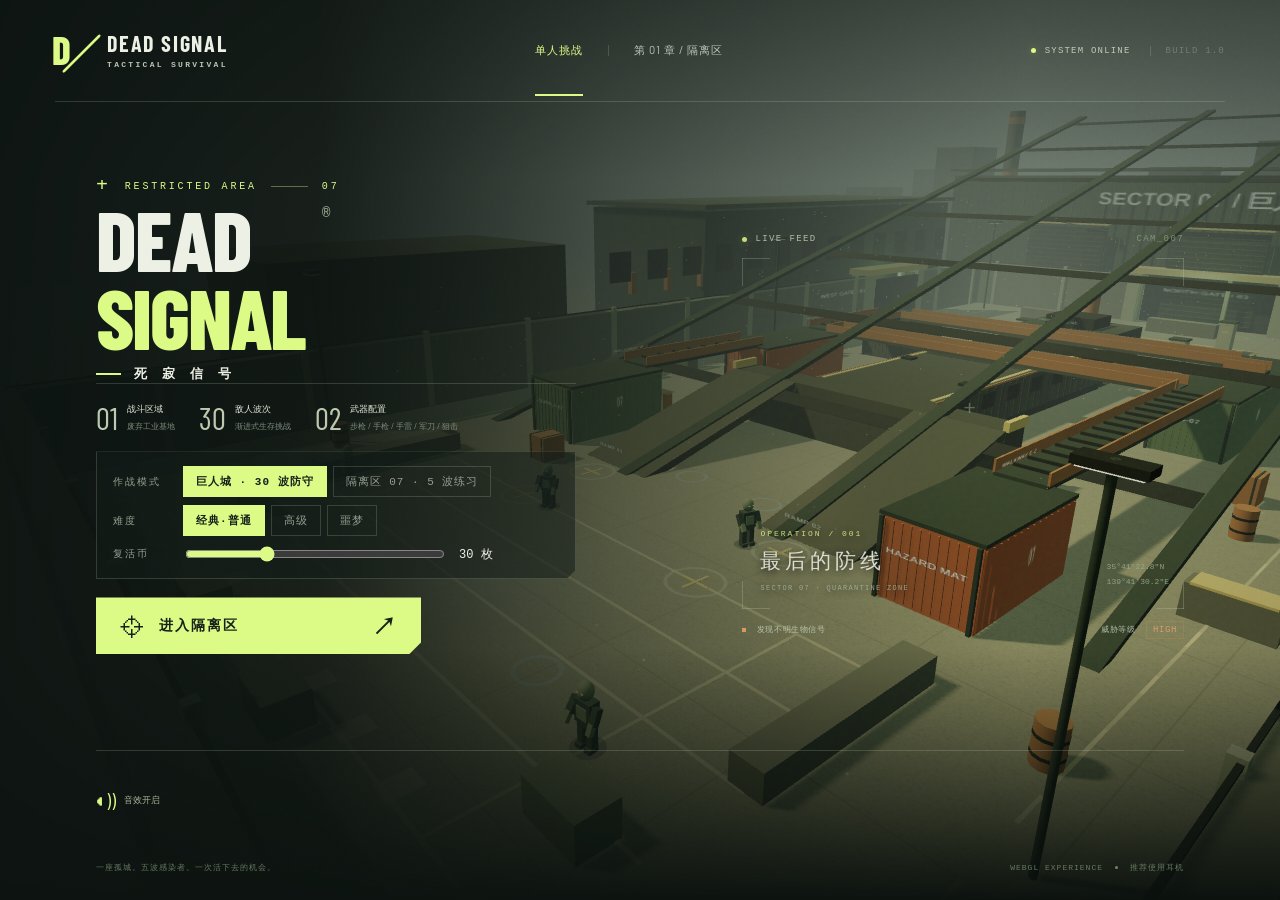
==== commit 8d0e5a15: "W2: 武器 type 分支收敛为 DZ.WEAPONS 注册表，补齐火箭筒/加特林开火音 加一把枪原本要动 weapons/player/audio/ui/effects 五处 `type ===`" ====
--- a/DEAD-SIGNAL-单文件版.html
+++ b/DEAD-SIGNAL-单文件版.html
@@ -406,7 +406,6 @@
     }
   };
 })();
-
   </script>
   <script>
 (function () {
@@ -1395,7 +1394,6 @@
     render() { this.renderer.render(this.scene, this.camera); }
   };
 })();
-
   </script>
   <script>
 (function () {
@@ -1564,33 +1562,13 @@
       }
     }
 
+    // 开火音：直接播武器定义里的 sound 配方（DZ.WEAPONS），不再按 type 分支。
+    // 缺 sound 配方即不出声，所以新增武器记得补 sound 层。
     shot(type) {
-      if (type === 'rifle') {
-        this._play({ noise: true, duration: 0.105, volume: 0.32,
-          filter: 'lowpass', filterHz: 6500, filterTo: 1000 });
-        this._play({ type: 'sawtooth', from: 185, to: 48, duration: 0.11,
-          volume: 0.17, filter: 'lowpass', filterHz: 1800, filterTo: 180 });
-      } else if (type === 'pistol') {
-        this._play({ noise: true, duration: 0.17, volume: 0.27,
-          filter: 'bandpass', filterHz: 2800, filterTo: 650, q: 0.8 });
-        this._play({ from: 155, to: 38, duration: 0.23, volume: 0.32 });
-      } else if (type === 'sniper') {
-        // M-21：更长更沉的大口径爆音 + 高频尾啸。
-        this._play({ noise: true, duration: 0.3, volume: 0.4,
-          filter: 'lowpass', filterHz: 5600, filterTo: 420 });
-        this._play({ type: 'sawtooth', from: 132, to: 32, duration: 0.34,
-          volume: 0.24, filter: 'lowpass', filterHz: 1500, filterTo: 140 });
-        this._play({ type: 'triangle', from: 2400, to: 1100, delay: 0.05, duration: 0.16, volume: 0.06 });
-      } else if (type === 'grenade') {
-        // 投掷破空：上扬带通噪声。
-        this._play({ noise: true, duration: 0.16, volume: 0.14,
-          filter: 'bandpass', filterHz: 1400, filterTo: 3400, q: 0.7 });
-      } else if (type === 'knife') {
-        // 挥砍：短促金属破风 + 上扬哨音。
-        this._play({ noise: true, duration: 0.12, volume: 0.16,
-          filter: 'bandpass', filterHz: 3600, filterTo: 900, q: 1.1 });
-        this._play({ type: 'triangle', from: 850, to: 2300, duration: 0.09, volume: 0.05 });
-      }
+      const registry = window.DZ.WEAPONS;
+      const def = registry && registry[type];
+      if (!def || !def.sound) return;
+      for (const layer of def.sound) this._play(layer);
     }
 
     reload() {
@@ -1691,7 +1669,6 @@
     }
   };
 })();
-
   </script>
   <script>
 (function () {
@@ -1735,8 +1712,8 @@
         if (game.state !== 'playing' || this.downed) return;
         if (document.pointerLockElement !== game.world.renderer.domElement) return;
         if (event.button === 0) { this.shooting = true; this.fireQueued = true; }
-        // 狙击右键按住开镜：仅 M-21 且未装填时生效。
-        if (event.button === 2 && game.weapons.current.type === 'sniper' && game.weapons.reloadRemaining === 0) this.scoping = true;
+        // 狙击右键按住开镜：由武器定义的 scopes 决定哪把枪能开镜，装填中不允许。
+        if (event.button === 2 && game.weapons.canScope) this.scoping = true;
       });
       document.addEventListener('mouseup', event => {
         if (event.button === 0) this.shooting = false;
@@ -1787,10 +1764,10 @@
       this.moving = x !== 0 || z !== 0;
       this.sprinting = this.moving && (this.keys.has('ShiftLeft') || this.keys.has('ShiftRight')) && !this.shooting && !this.scoping;
       // M5 加特林减益（§8）：持枪期间走/跑同乘 ×0.6，禁止跳跃；切回步枪即解除。
-      // 武器五槽改造：持刀 +15% 移速；狙击开镜 ×0.55 且禁跑/禁跳。
+      // 武器五槽改造：持刀 +15% 移速（speedMul 由武器定义给出）；狙击开镜 ×0.55 且禁跑/禁跳。
       const heavy = this.game.weapons.heavy;
       const speed = (this.sprinting ? 7.3 : 4.5) * (heavy ? 0.6 : 1) *
-        (this.game.weapons.knifeBoost ? 1.15 : 1) * (this.scoping ? 0.55 : 1);
+        this.game.weapons.speedMul * (this.scoping ? 0.55 : 1);
       const length = Math.hypot(x, z) || 1;
       x = x / length * speed * dt;
       z = z / length * speed * dt;
@@ -1956,7 +1933,6 @@
     }
   };
 })();
-
   </script>
   <script>
 (function () {
@@ -2492,7 +2468,6 @@
     }
   };
 })();
-
   </script>
   <script>
 (function () {
@@ -3595,7 +3570,6 @@
     }
   };
 })();
-
   </script>
   <script>
 (function () {
@@ -4103,7 +4077,6 @@
 
   DZ.Squad.ORDER_LABELS = ORDER_LABELS;
 })();
-
   </script>
   <script>
 (function () {
@@ -4112,13 +4085,97 @@
   if (!window.THREE) return;
   const T = THREE;
 
-  // M5 特殊武器（§8）：拾取替换狙击槽（5 号），耗尽/放弃后换回拾取时快照的狙击枪。
-  const SPECIALS = {
-    rocket: { type: 'rocket', model: 'rocket', name: 'R-80 火箭筒', damage: 450, capacity: 1, ammo: 1, reserve: 3, interval: 0.3, reloadTime: 3.2, recoil: 0.05, accuracy: 0.002, automatic: false, explosive: { radius: 2.5, damage: 450 } },
-    gatling: { type: 'gatling', model: 'gatling', name: 'M-56 加特林', damage: 43, capacity: 9999, ammo: 9999, reserve: 0, interval: 0.105, reloadTime: 1.25, recoil: 0.02, accuracy: 0.006, automatic: true, sustained: 30 }
+  // 武器注册表：一把枪的全部静态定义 —— 数值、开火方式、跨模块标志、HUD 呈现、音效配方。
+  // 消费侧（weapons / player / audio / ui）只读字段，不再按 type 字符串分支；新增武器只需加一个条目。
+  // fire: 'hitscan' | 'melee' | 'throw'；ammoStyle: 'magazine' | 'held' | 'infinity' | 'timer'。
+  // 缺 reloadTime 即无弹匣概念（换弹键无效）；special 武器替换 5 号狙击槽并快照原枪。
+  // sound 是 audio.shot() 直接播放的层数组；七把枪都要带，否则该枪开火无声（2026-10-16 才补齐火箭筒/加特林）。
+  const WEAPONS = {
+    rifle: {
+      type: 'rifle', model: 'rifle', name: 'AR-7 突击步枪',
+      damage: 27, capacity: 30, ammo: 30, reserve: 180, interval: 0.105, reloadTime: 1.9,
+      recoil: 0.014, accuracy: 0.004, automatic: true,
+      fire: 'hitscan', spreadStep: 0.018, viewX: 0.26, mode: 'AUTO', ammoStyle: 'magazine',
+      sound: [
+        { noise: true, duration: 0.105, volume: 0.32, filter: 'lowpass', filterHz: 6500, filterTo: 1000 },
+        { type: 'sawtooth', from: 185, to: 48, duration: 0.11, volume: 0.17, filter: 'lowpass', filterHz: 1800, filterTo: 180 }
+      ]
+    },
+    pistol: {
+      type: 'pistol', model: 'pistol', name: 'P-12 战术手枪',
+      damage: 44, capacity: 12, ammo: 12, reserve: 72, interval: 0.28, reloadTime: 1.25,
+      recoil: 0.03, accuracy: 0.002, automatic: false,
+      fire: 'hitscan', spreadStep: 0.032, viewX: 0.22, mode: 'SEMI', ammoStyle: 'magazine',
+      sound: [
+        { noise: true, duration: 0.17, volume: 0.27, filter: 'bandpass', filterHz: 2800, filterTo: 650, q: 0.8 },
+        { from: 155, to: 38, duration: 0.23, volume: 0.32 }
+      ]
+    },
+    grenade: {
+      type: 'grenade', model: 'grenade', name: 'M-40 破片手雷',
+      damage: 350, capacity: 6, ammo: 4, interval: 0.9, explosive: { radius: 5, damage: 350 },
+      fire: 'throw', viewX: 0.18, mode: '投掷', ammoStyle: 'held',
+      sound: [
+        // 投掷破空：上扬带通噪声。
+        { noise: true, duration: 0.16, volume: 0.14, filter: 'bandpass', filterHz: 1400, filterTo: 3400, q: 0.7 }
+      ]
+    },
+    knife: {
+      type: 'knife', model: 'knife', name: 'M-9 军刀',
+      damage: 0, interval: 0.55, reach: 2.6, arc: 1.0, bossDamage: 150, tyrantDamage: 60,
+      fire: 'melee', speedMul: 1.15, viewX: 0.2, mode: 'MELEE', ammoStyle: 'infinity',
+      sound: [
+        // 挥砍：短促金属破风 + 上扬哨音。
+        { noise: true, duration: 0.12, volume: 0.16, filter: 'bandpass', filterHz: 3600, filterTo: 900, q: 1.1 },
+        { type: 'triangle', from: 850, to: 2300, duration: 0.09, volume: 0.05 }
+      ]
+    },
+    sniper: {
+      type: 'sniper', model: 'sniper', name: 'M-21 狙击步枪',
+      damage: 250, capacity: 5, ammo: 5, reserve: 25, interval: 1.3, reloadTime: 2.6,
+      recoil: 0.05, accuracy: 0.0008, automatic: false,
+      fire: 'hitscan', scopes: true, headshotInstakill: true, spreadStep: 0.032,
+      viewX: 0.24, mode: 'BOLT', ammoStyle: 'magazine',
+      sound: [
+        // M-21：更长更沉的大口径爆音 + 高频尾啸。
+        { noise: true, duration: 0.3, volume: 0.4, filter: 'lowpass', filterHz: 5600, filterTo: 420 },
+        { type: 'sawtooth', from: 132, to: 32, duration: 0.34, volume: 0.24, filter: 'lowpass', filterHz: 1500, filterTo: 140 },
+        { type: 'triangle', from: 2400, to: 1100, delay: 0.05, duration: 0.16, volume: 0.06 }
+      ]
+    },
+    rocket: {
+      type: 'rocket', model: 'rocket', name: 'R-80 火箭筒', special: true,
+      damage: 450, capacity: 1, ammo: 1, reserve: 3, interval: 0.3, reloadTime: 3.2,
+      recoil: 0.05, accuracy: 0.002, automatic: false, explosive: { radius: 2.5, damage: 450 },
+      fire: 'hitscan', spreadStep: 0.032, viewX: 0.19, mode: '单发', ammoStyle: 'magazine',
+      dryMsg: 'R-80 弹药耗尽 · 换回 M-21',
+      pickupToast: '获得 R-80 火箭筒 · 替换狙击槽（4 发 · 装填 3.2 秒）',
+      sound: [
+        // R-80：沉底大爆音 + 后焰上扬嘶声 + 低频冲击，比 M-21 更宽但不更响（峰值靠三层叠加）。
+        { noise: true, duration: 0.32, volume: 0.36, filter: 'lowpass', filterHz: 1200, filterTo: 260 },
+        { noise: true, delay: 0.04, duration: 0.5, volume: 0.14, filter: 'bandpass', filterHz: 600, filterTo: 3000, q: 0.5 },
+        { type: 'sawtooth', from: 110, to: 24, duration: 0.4, volume: 0.22, filter: 'lowpass', filterHz: 1400, filterTo: 120 }
+      ]
+    },
+    gatling: {
+      type: 'gatling', model: 'gatling', name: 'M-56 加特林', special: true,
+      damage: 43, capacity: 9999, ammo: 9999, reserve: 0, interval: 0.105, reloadTime: 1.25,
+      recoil: 0.02, accuracy: 0.006, automatic: true, sustained: 30,
+      fire: 'hitscan', heavy: true, spreadStep: 0.018, viewX: 0.15, mode: 'AUTO', ammoStyle: 'timer',
+      dryMsg: 'M-56 弹链打空 · 换回 M-21',
+      pickupToast: '获得 M-56 加特林 · 30 秒持续弹 · 移速 -40% · 无法跳跃',
+      sound: [
+        // M-56：比步枪单发更闷更短（0.105 秒一封弹，叠两层已够密），避免连发糊成噪声墙。
+        { noise: true, duration: 0.1, volume: 0.3, filter: 'lowpass', filterHz: 5200, filterTo: 800 },
+        { type: 'sawtooth', from: 165, to: 42, duration: 0.12, volume: 0.14, filter: 'lowpass', filterHz: 1500, filterTo: 200 }
+      ]
+    }
   };
-
-  // 武器五槽改造（2026-10-15）：3 手雷（消耗品，弹药箱 +1）、4 军刀（近战+移速）、5 狙击（右键开镜）。
+  DZ.WEAPONS = WEAPONS;
+
+  // 玩家随身五槽（顺序即 1..5）；特殊武器运行时替换 4 号下标（5 槽位）。
+  const SLOTS = ['rifle', 'pistol', 'grenade', 'knife', 'sniper'];
+
   DZ.SLOT_LABELS = ['01 — PRIMARY', '02 — SECONDARY', '03 — THROWN', '04 — MELEE', '05 — MARKSMAN'];
 
   DZ.Weapons = class Weapons {
@@ -4130,15 +4187,8 @@
       this.muzzlePosition = new T.Vector3();
       this.view = new T.Group();
       game.world.camera.add(this.view);
-      this.models = {
-        rifle: this.buildModel('rifle'),
-        pistol: this.buildModel('pistol'),
-        rocket: this.buildModel('rocket'),
-        gatling: this.buildModel('gatling'),
-        grenade: this.buildModel('grenade'),
-        knife: this.buildModel('knife'),
-        sniper: this.buildModel('sniper')
-      };
+      this.models = {};
+      for (const def of Object.values(WEAPONS)) this.models[def.model] = this.buildModel(def.model);
       for (const model of Object.values(this.models)) this.view.add(model);
       this.reset();
       this.view.visible = false;
@@ -4146,18 +4196,13 @@
 
     get current() { return this.items[this.index]; }
     get currentModel() { return this.models[this.current.model]; }
-    // 加特林持枪减益（移速 -40%、禁跳）由 player.js 读取这一个口；持刀 +15% 移速读 knifeBoost。
-    get heavy() { return this.current.type === 'gatling'; }
-    get knifeBoost() { return this.current.type === 'knife'; }
+    // 持枪减益/增益由定义字段给出，player.js 只读这三个口：heavy（移速 -40%、禁跳）、speedMul（持刀 +15%）、canScope（狙击右键）。
+    get heavy() { return Boolean(this.current.heavy); }
+    get speedMul() { return this.current.speedMul || 1; }
+    get canScope() { return Boolean(this.current.scopes) && this.reloadRemaining === 0; }
 
     reset() {
-      this.items = [
-        { type: 'rifle', model: 'rifle', name: 'AR-7 突击步枪', damage: 27, capacity: 30, ammo: 30, reserve: 180, interval: 0.105, reloadTime: 1.9, recoil: 0.014, accuracy: 0.004, automatic: true },
-        { type: 'pistol', model: 'pistol', name: 'P-12 战术手枪', damage: 44, capacity: 12, ammo: 12, reserve: 72, interval: 0.28, reloadTime: 1.25, recoil: 0.03, accuracy: 0.002, automatic: false },
-        { type: 'grenade', model: 'grenade', name: 'M-40 破片手雷', damage: 350, capacity: 6, ammo: 4, interval: 0.9, explosive: { radius: 5, damage: 350 } },
-        { type: 'knife', model: 'knife', name: 'M-9 军刀', damage: 0, interval: 0.55, reach: 2.6, arc: 1.0, bossDamage: 150, tyrantDamage: 60 },
-        { type: 'sniper', model: 'sniper', name: 'M-21 狙击步枪', damage: 250, capacity: 5, ammo: 5, reserve: 25, interval: 1.3, reloadTime: 2.6, recoil: 0.05, accuracy: 0.0008, automatic: false }
-      ];
+      this.items = SLOTS.map(type => Object.assign({}, WEAPONS[type]));
       this.special = null;
       this.specialTimer = 0;
       this.index = 0;
@@ -4335,8 +4380,8 @@
 
     // M5 拾取（五槽版）：替换狙击槽并快照当前狙击枪（耗尽/换回时弹药原样带回）；持枪中再拾新箱直接替换。
     grantSpecial(kind) {
-      const def = SPECIALS[kind];
-      if (!def) return false;
+      const def = WEAPONS[kind];
+      if (!def || !def.special) return false;
       if (!this.special) this.special = { kind, sniper: Object.assign({}, this.items[4]) };
       else this.special.kind = kind;
       this.items[4] = Object.assign({}, def);
@@ -4350,9 +4395,7 @@
       this.cooldown = Math.max(this.cooldown, 0.22);
       this.game.player.fireQueued = false;
       this.applyVisibility();
-      this.game.ui.toast(kind === 'rocket' ?
-        '获得 R-80 火箭筒 · 替换狙击槽（4 发 · 装填 3.2 秒）' :
-        '获得 M-56 加特林 · 30 秒持续弹 · 移速 -40% · 无法跳跃', 3);
+      this.game.ui.toast(def.pickupToast, 3);
       return true;
     }
 
@@ -4384,11 +4427,11 @@
 
     reload() {
       const gun = this.current;
-      // 手雷/军刀无弹匣概念，换弹键无效。
-      if (gun.type === 'grenade' || gun.type === 'knife') return;
+      // 无弹匣概念的武器（手雷/军刀）定义里没有 reloadTime，换弹键无效。
+      if (gun.reloadTime == null) return;
       if (this.reloadRemaining > 0 || gun.ammo === gun.capacity || this.game.state !== 'playing') return;
       if (gun.reserve === 0) {
-        if (gun.type === 'rocket') this.stowSpecial('R-80 弹药耗尽 · 换回 M-21');
+        if (gun.dryMsg && !gun.sustained) this.stowSpecial(gun.dryMsg);
         else this.game.ui.toast('备用弹药不足 · 切换武器或寻找补给');
         return;
       }
@@ -4461,15 +4504,15 @@
     shoot() {
       const gun = this.current;
       if (this.game.state !== 'playing' || this.reloadRemaining > 0 || this.cooldown > 0) return false;
-      if (gun.type === 'knife') return this.melee();
-      if (gun.type === 'grenade') return this.throwGrenade();
+      if (gun.fire === 'melee') return this.melee();
+      if (gun.fire === 'throw') return this.throwGrenade();
       if (gun.ammo === 0) { this.reload(); return false; }
       gun.ammo--;
       this.cooldown = gun.interval;
       this.flashRemaining = 0.045;
       this.visualKick = 1;
       // 狙击开镜：吃满精度（移动/积累散布都压到 4%），腰射保留常规散布。
-      const scoping = gun.type === 'sniper' && this.game.player.scoping;
+      const scoping = Boolean(gun.scopes) && this.game.player.scoping;
       const movingSpread = this.game.player.moving && !scoping ? 0.009 : 0;
       const spread = gun.accuracy + movingSpread + this.spread * (scoping ? 0.05 : 0.12);
       const angle = Math.random() * Math.PI * 2, radius = Math.sqrt(Math.random()) * spread;
@@ -4486,7 +4529,7 @@
       muzzle.getWorldPosition(this.muzzlePosition);
       this.game.effects.tracer(this.muzzlePosition, endpoint);
       this.game.effects.casing(camera);
-      if (gun.type === 'rocket') {
+      if (gun.explosive) {
         // R-80：直射命中点（或 45m 射线终点）立即起爆，2.5m 半径 450 只算敌人。
         // 命中机体时爆点落到该敌人脚下：泰坦体型躯干高出同层阈值 2.2m，用命中点会把被打中的目标自己筛掉。
         const body = hit && hit.object.userData.enemy;
@@ -4496,11 +4539,11 @@
         const enemy = hit.object.userData.enemy;
         const headshot = Boolean(hit.object.userData.headshot);
         // M-21：普通怪爆头一击必杀；BOSS 头倍率照旧 ×2。
-        const amount = gun.type === 'sniper' && headshot && !enemy.boss ? enemy.hp + 1 :
+        const amount = gun.headshotInstakill && headshot && !enemy.boss ? enemy.hp + 1 :
           gun.damage * (headshot ? 2 : 1);
         this.game.enemies.damage(enemy, amount, hit.point, this.ray.ray.direction, headshot, 0, gun.type);
       } else if (hit) this.game.effects.burst(hit.point, 'spark', 7);
-      this.spread = Math.min(0.14, this.spread + (gun.type === 'rifle' || gun.type === 'gatling' ? 0.018 : 0.032));
+      this.spread = Math.min(0.14, this.spread + gun.spreadStep);
       this.game.player.recoil(gun.recoil);
       this.game.audio.shot(gun.type);
       return true;
@@ -4522,26 +4565,23 @@
       }
       const player = this.game.player;
       // M-56 持续弹只按持枪时间走表：切回步枪不计加特林消耗。
-      if (this.special && this.current.type === 'gatling' && this.game.state === 'playing') {
+      if (this.special && this.current.sustained && this.game.state === 'playing') {
         this.specialTimer -= dt;
-        if (this.specialTimer <= 0) { this.stowSpecial('M-56 弹链打空 · 换回 M-21'); }
+        if (this.specialTimer <= 0) { this.stowSpecial(this.current.dryMsg); }
       }
       if (player.fireQueued || (player.shooting && this.current.automatic)) this.shoot();
       player.fireQueued = false;
       if (this.current.ammo === 0 && this.current.reserve > 0 && this.reloadRemaining === 0 && this.cooldown === 0) this.reload();
-      // 火箭筒弹鼓与备弹全空（装填也无法继续）时自动换回狙击枪。
-      if (this.special && this.current.type === 'rocket' && this.current.ammo === 0 &&
+      // 弹鼓与备弹全空（装填也无法继续）的特殊武器自动换回狙击枪。
+      if (this.special && this.current.dryMsg && !this.current.sustained && this.current.ammo === 0 &&
           this.current.reserve === 0 && this.reloadRemaining === 0) {
-        this.stowSpecial('R-80 弹药耗尽 · 换回 M-21');
+        this.stowSpecial(this.current.dryMsg);
       }
       // 开镜时收枪（视野交给镜筒 overlay）；倒地同样隐藏。
       this.view.visible = !player.scoping && !player.downed;
       const bob = player.moving && player.grounded ? Math.sin(player.stride) * 0.013 : Math.sin(this.game.time * 1.8) * 0.003;
       const reload = this.reloadRemaining > 0 ? Math.sin((1 - this.reloadRemaining / this.reloadDuration) * Math.PI) : 0;
-      const viewX = this.current.model === 'rifle' ? 0.26 : this.current.model === 'pistol' ? 0.22 :
-        this.current.model === 'rocket' ? 0.19 : this.current.model === 'gatling' ? 0.15 :
-        this.current.model === 'sniper' ? 0.24 : this.current.model === 'knife' ? 0.2 : 0.18;
-      this.view.position.set(viewX, -0.27 + bob - reload * 0.2 - this.switchRemaining * 0.55, -0.4 + this.visualKick * 0.055);
+      this.view.position.set(this.current.viewX, -0.27 + bob - reload * 0.2 - this.switchRemaining * 0.55, -0.4 + this.visualKick * 0.055);
       this.view.rotation.set(this.visualKick * 0.065 - reload * 0.35, -0.025, -reload * 0.35 - (player.sprinting ? 0.13 : 0));
       const gunModel = this.currentModel;
       gunModel.userData.muzzle.visible = this.flashRemaining > 0;
@@ -4553,7 +4593,6 @@
     }
   };
 })();
-
   </script>
   <script>
 (function () {
@@ -5070,24 +5109,23 @@
       this._text('remaining-value', enemies ? '剩余 ' + remaining + ' 名感染者' : '等待敌人');
       this._text('radar-count', enemies ? '检测到 ' + alive + ' 个敌对信号' : '区域扫描中');
       this._text('weapon-name', current.name || (index === 0 ? 'AR-7 突击步枪' : '战术手枪'));
-      var automatic = typeof current.automatic === 'boolean' ? current.automatic : index === 0;
-      // M5 特殊武器 + 五槽：加特林弹药位显示剩余秒数、备弹 ∞；火箭筒标"单发"；军刀 ∞/近战；手雷按持数/上限。
-      var gunType = current.type;
-      var gatling = gunType === 'gatling';
-      var knife = gunType === 'knife';
-      var grenade = gunType === 'grenade';
-      var ammo = gatling ? Math.max(0, Math.ceil(number(weapons.specialTimer, 0))) :
-        knife ? '∞' : count(number(current.ammo, 30));
+      // 呈现读武器定义字段：mode 是档位文案，ammoStyle 决定弹药位/备弹位/aria 说明的画法。
+      // 新增武器只要复用这四种 style 之一就不必改这里；开局前 current 为空对象，故保留兜底。
+      var style = current.ammoStyle || 'magazine';
+      var ammo = style === 'timer' ? Math.max(0, Math.ceil(number(weapons.specialTimer, 0))) :
+        style === 'infinity' ? '∞' : count(number(current.ammo, 30));
       var reserve = count(number(current.reserve, 180));
-      this._text('weapon-mode', gunType === 'rocket' ? '单发' : knife ? 'MELEE' :
-        grenade ? '投掷' : gunType === 'sniper' ? 'BOLT' : automatic ? 'AUTO' : 'SEMI');
+      var capacity = count(number(current.capacity, style === 'held' ? 6 : 30));
+      this._text('weapon-mode', current.mode || (index === 0 ? 'AUTO' : 'SEMI'));
       this._text('weapon-slots', (window.DZ.SLOT_LABELS || [])[index] || '');
       this._text('ammo-value', ammo);
-      this._text('reserve-value', gatling ? '∞' : knife ? '—' : grenade ? String(count(number(current.capacity, 6))) : reserve);
-      var ammoLabel = gatling ? '持续弹剩余 ' + ammo + ' 秒，备弹不限' :
-        knife ? '军刀无耐久 · 普通感染者一挥必杀，泰坦/巨型泰坦 150，暴君 60' :
-        grenade ? '持握手雷 ' + ammo + ' / ' + count(number(current.capacity, 6)) + ' · 弹药箱与补给箱各 +1' :
-        '弹匣 ' + ammo + ' / ' + count(number(current.capacity, 30)) + '，备用弹药 ' + reserve;
+      this._text('reserve-value', style === 'timer' ? '∞' : style === 'infinity' ? '—' :
+        style === 'held' ? capacity : reserve);
+      var ammoLabel = style === 'timer' ? '持续弹剩余 ' + ammo + ' 秒，备弹不限' :
+        style === 'infinity' ? '军刀无耐久 · 普通感染者一挥必杀，泰坦/巨型泰坦 ' +
+          count(number(current.bossDamage, 150)) + '，暴君 ' + count(number(current.tyrantDamage, 60)) :
+        style === 'held' ? '持握手雷 ' + ammo + ' / ' + capacity + ' · 弹药箱与补给箱各 +1' :
+        '弹匣 ' + ammo + ' / ' + capacity + '，备用弹药 ' + reserve;
       if (this._ammoLabel !== ammoLabel) { this._ammoLabel = ammoLabel; this.el['ammo-value'].setAttribute('aria-label', ammoLabel); }
       this.ammoPanel.classList.toggle('empty', typeof ammo === 'number' && ammo === 0);
       if (this._weaponIndex !== index) {
@@ -5377,7 +5415,6 @@
 
   DZ.UI = UI;
 }());
-
   </script>
   <script>
 (function () {
@@ -5747,7 +5784,6 @@
     bootError('游戏初始化失败。请启用浏览器硬件加速并更新浏览器；按 F12 查看具体错误。');
   }
 })();
-
   </script>
 </body>
 </html>
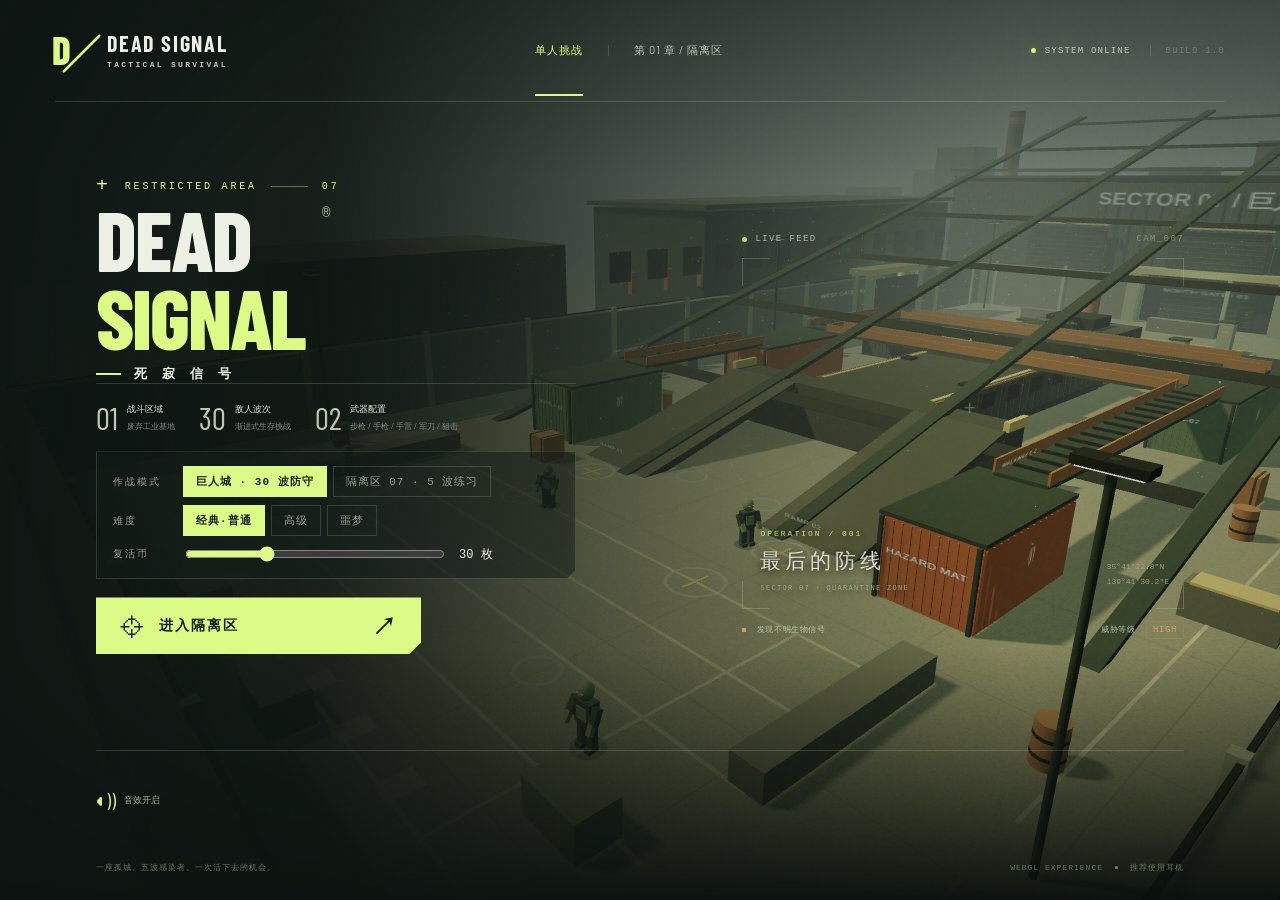
==== commit 21f1add9: "T: 传送改键 G、取消 20 秒窗口与次数限制，作为卡图自救手段 玩家会卡进箱顶栈道缝隙、集装箱之间和车顶，而原传送锁在"复活后 20 秒窗口" 里，卡住时只得到"归队传送未开启"，等于没有自救手段" ====
--- a/DEAD-SIGNAL-单文件版.html
+++ b/DEAD-SIGNAL-单文件版.html
@@ -47,7 +47,6 @@
 .downed-copy strong{font-size:23px;font-weight:500;letter-spacing:6px}
 .downed-copy span{font-size:11px;letter-spacing:1px;color:#c8d5bd}
 .rally-chip{position:absolute;bottom:86px;left:50%;transform:translateX(-50%);display:flex;align-items:center;gap:9px;padding:8px 15px;border:1px solid rgba(220,250,134,.4);background:#101c17cc;font-size:10px;letter-spacing:1.5px;color:#dbe9c9}
-.rally-chip b{font-family:var(--mono);font-weight:500;color:var(--lime)}
 .coins-panel{position:absolute;left:38px;bottom:132px;display:flex;align-items:center;gap:13px}
 .coins-panel .hud-caption{display:block}
 .coins-icon{width:35px;height:35px;display:flex;align-items:center;justify-content:center;border:1px solid rgba(220,250,134,.4);border-radius:50%;background:#13201588;color:var(--lime);font-size:14px}
@@ -179,7 +178,7 @@
       <div id="damage-numbers" class="damage-numbers"></div>
       <div id="wave-banner" class="wave-banner" hidden><small id="banner-eyebrow">INCOMING TRANSMISSION</small><strong id="banner-title">第一波</strong><span id="banner-subtitle">守住防线</span></div>
       <div id="downed" class="downed" hidden><div id="downed-ring" class="downed-ring"><i></i><b id="downed-count">60</b></div><div class="downed-copy"><strong>你倒下了</strong><span id="downed-hint">按 E 消耗 1 枚复活币 · 在前线复活点归队</span></div></div>
-      <div id="rally" class="rally-chip" hidden><kbd>F</kbd><span>归队传送</span><b id="rally-count">20</b></div>
+      <div id="rally" class="rally-chip" hidden><kbd>G</kbd><span>传送归队 · 不限次数</span></div>
       <div id="toast" class="toast" hidden></div>
       <div id="reload-indicator" class="reload-indicator" hidden><span>装填中</span><div><i id="reload-progress"></i></div></div>
       <div class="health-panel"><div class="health-icon">+</div><div><span class="hud-caption">VITAL SIGNS</span><div class="health-value"><strong id="health-value">100</strong><span>/ 100</span></div><div class="health-bar"><i id="health-fill"></i></div></div></div>
@@ -192,7 +191,7 @@
     <div id="damage-overlay" class="damage-overlay"></div>
     <div id="fog-veil" class="fog-veil" hidden></div>
     <section id="pause" class="modal-overlay" hidden>
-      <div class="modal-panel"><span class="modal-eyebrow">CONNECTION ON HOLD</span><h2>行动暂停<span>TAKE A BREATH.</span></h2><p id="pause-message">战场正在等待。准备好后，继续守住防线。</p><button id="resume-btn" class="primary-button"><span>继续战斗</span><span>↗</span></button><button id="restart-pause-btn" class="secondary-button">重新开始任务</button><div class="modal-controls">WASD 移动 · 鼠标瞄准 · 左键射击<br>空格跳跃 · Shift 疾跑 · R 换弹 · 1–5 切枪 · 右键（狙击开镜）<br>E 复活币归队（濒死时） · F 传送归队（重生窗口内）</div></div>
+      <div class="modal-panel"><span class="modal-eyebrow">CONNECTION ON HOLD</span><h2>行动暂停<span>TAKE A BREATH.</span></h2><p id="pause-message">战场正在等待。准备好后，继续守住防线。</p><button id="resume-btn" class="primary-button"><span>继续战斗</span><span>↗</span></button><button id="restart-pause-btn" class="secondary-button">重新开始任务</button><div class="modal-controls">WASD 移动 · 鼠标瞄准 · 左键射击<br>空格跳跃 · Shift 疾跑 · R 换弹 · 1–5 切枪 · 右键（狙击开镜）<br>E 复活币归队（濒死时） · G 传送归队（不限次数，卡住时的逃生口） · Tab 选队友 · Q 切指令</div></div>
     </section>
     <section id="result" class="modal-overlay" hidden>
       <div class="modal-panel result-panel"><span class="modal-eyebrow" id="result-eyebrow">MISSION COMPLETE</span><h2 id="result-title">防线已守住<span>YOU MADE IT.</span></h2><p id="result-description">信号重新接通。隔离区暂时安全了。</p><div class="result-stats"><div><small>最终得分</small><strong id="result-score">0</strong></div><div><small>历史最佳</small><strong id="result-best">—</strong><em id="result-record" class="result-record" hidden>新纪录！</em></div><div><small>到达波次</small><strong id="result-wave">5 / 5</strong></div><div><small>击杀 / 爆头击杀</small><strong id="result-kills">0 / 0</strong></div></div><div class="result-stats result-extra"><div><small>爆头率</small><strong id="result-headshot">0%</strong></div><div id="result-coins-cell"><small>复活币消耗</small><strong id="result-coins">0</strong></div><div><small>用时</small><strong id="result-time">00:00</strong></div></div><div class="result-breakdown" id="result-breakdown" hidden><span id="result-breakdown-text"></span><div class="result-squad-board" id="result-squad-board" hidden><small>队伍存活时长</small><ol id="result-squad-list"></ol></div></div><button id="restart-btn" class="primary-button"><span>再次执行任务</span><span>↗</span></button><button id="menu-btn" class="secondary-button">返回指挥中心</button></div>
@@ -288,7 +287,7 @@
       key: 'giant', name: '巨人城 · 30 波防守', waves: GIANT_WAVES, dataDriven: true,
       intermission: 15, waveScore: 300, noReviveBonus: 100, allowCoins: true, allowSquad: true,
       dropLife: 20, supplies: true, scoreMultiplied: true,
-      revive: { castTime: 60, health: 50, guard: 5, rallyWindow: 20 },
+      revive: { castTime: 60, health: 50, guard: 5 },
       banner: { eyebrow: 'GIANT SECTOR / 30 WAVES', title: '守住防线', subtitle: '三十波感染者 · 队友掩护 · 复活币归队' }
     },
     practice: {
@@ -1683,7 +1682,7 @@
       this.position = new T.Vector3();
       this.keys = new Set();
       this.reset();
-      const controlKeys = ['KeyW', 'KeyA', 'KeyS', 'KeyD', 'Space', 'ShiftLeft', 'ShiftRight', 'KeyR', 'Digit1', 'Digit2', 'Digit3', 'Digit4', 'Digit5', 'KeyP', 'KeyE', 'KeyF', 'Tab', 'KeyQ'];
+      const controlKeys = ['KeyW', 'KeyA', 'KeyS', 'KeyD', 'Space', 'ShiftLeft', 'ShiftRight', 'KeyR', 'Digit1', 'Digit2', 'Digit3', 'Digit4', 'Digit5', 'KeyP', 'KeyE', 'Tab', 'KeyQ', 'KeyG'];
       document.addEventListener('keydown', event => {
         if (game.state !== 'playing') return;
         if (controlKeys.includes(event.code)) event.preventDefault();
@@ -1698,7 +1697,7 @@
         if (event.code === 'Digit5') game.weapons.switchTo(4);
         if (event.code === 'KeyP') game.pause();
         if (event.code === 'KeyE') this.tryRevive();
-        if (event.code === 'KeyF') this.tryRally();
+        if (event.code === 'KeyG') this.tryTeleport();
       });
       document.addEventListener('keyup', event => this.keys.delete(event.code));
       document.addEventListener('mousemove', event => {
@@ -1739,7 +1738,6 @@
       this.stagger = 0;
       this.downed = false;
       this.downedRemaining = 0;
-      this.rallyWindow = 0;
       this.scoping = false;
       this.clearInput();
     }
@@ -1755,7 +1753,6 @@
       this.invulnerable = Math.max(0, this.invulnerable - dt);
       if (this.downed) { this.updateDowned(dt); return; }
       this.stagger = Math.max(0, this.stagger - dt);
-      this.rallyWindow = Math.max(0, this.rallyWindow - dt);
       this.kick *= Math.exp(-9 * dt);
       let x = Number(this.keys.has('KeyD')) - Number(this.keys.has('KeyA'));
       let z = Number(this.keys.has('KeyS')) - Number(this.keys.has('KeyW'));
@@ -1849,7 +1846,6 @@
       this.downed = true;
       this.scoping = false;
       this.downedRemaining = config.castTime;
-      this.rallyWindow = 0;
       this.clearInput();
       this.velocityY = 0;
       game.weapons.dropSpecial();
@@ -1908,28 +1904,21 @@
       this.downedRemaining = 0;
       this.health = config.health;
       this.invulnerable = config.guard;
-      this.rallyWindow = config.rallyWindow;
       this.land(this.reviveSpot());
       game.weapons.view.visible = true;
       game.audio.revive();
       game.ui.showDowned(false);
-      game.ui.toast(`已消耗 1 枚复活币 · 剩余 ${game.coins} 枚 · 无敌 ${config.guard} 秒 · 按 F 归队`, 3.4);
-    }
-
-    // F 归队传送：窗口内不限次数，每次落地重置 20 秒并重新获得无敌。
-    tryRally() {
+      game.ui.toast(`已消耗 1 枚复活币 · 剩余 ${game.coins} 枚 · 无敌 ${config.guard} 秒 · 按 G 归队`, 3.4);
+    }
+
+    // G 传送：不限时间、不限次数，任何时候都能按（卡在箱顶/死角时的逃生口）。
+    // 落点取最近存活队友身侧，无队友（练习模式）回落到防守岗位点。不刷新落地无敌：G 可连按，给无敌等于刷无敌。
+    tryTeleport() {
       const game = this.game;
       if (game.state !== 'playing' || this.downed) return;
-      if (!this.reviveConfig || !game.allowRevive) return;
-      if (this.rallyWindow <= 0) { game.ui.toast('归队传送未开启 · 需在复活点重生后的 20 秒内', 2.4); return; }
-      const target = game.rallyTarget();
-      if (!target) { game.ui.toast('没有可投奔的队友', 2); return; }
-      const config = this.reviveConfig;
-      this.land(target);
-      this.rallyWindow = config.rallyWindow;
-      this.invulnerable = config.guard;
+      this.land(game.rallyTarget());
       game.audio.teleport();
-      game.ui.toast('已传送归队 · 落地无敌 ' + config.guard + ' 秒', 2);
+      game.ui.toast('已传送归队', 1.6);
     }
   };
 })();
@@ -4633,7 +4622,7 @@
         'result-headshot result-coins result-coins-cell result-time result-breakdown ' +
         'result-breakdown-text result-squad-board result-squad-list result-best result-record ' +
         'menu-best menu-best-score menu-best-meta ' +
-        'downed downed-ring downed-count downed-hint rally rally-count coins-panel coins-value ' +
+        'downed downed-ring downed-count downed-hint rally coins-panel coins-value ' +
         'squad-panel squad-rows fog-veil boss-bar boss-name boss-fill boss-value scope';
       ids.split(' ').forEach((id) => { this.el[id] = document.getElementById(id); });
 
@@ -4851,7 +4840,6 @@
 
     showDowned(visible) {
       this.el.downed.hidden = !visible;
-      if (!visible) this.el.rally.hidden = true;
     }
 
     hit(damage, position, headshot) {
@@ -4953,7 +4941,7 @@
       return Math.max(1, count(number(game.totalWaves, 5)));
     }
 
-    // 复活币 / 濒死读条环 / 归队传送窗口。
+    // 复活币 / 濒死读条环 / G 传送提示条。
     _updateRevive(game, player) {
       var revive = (game.waveMode || {}).revive;
       var enabled = Boolean(revive && game.allowRevive);
@@ -4973,9 +4961,8 @@
         this._text('downed-hint', coins > 0 ?
           '按 E 消耗 1 枚复活币 · 在前线复活点归队' : '复活币耗尽 · 读条走完即失守');
       }
-      var rally = Math.max(0, number(player.rallyWindow, 0));
-      this.el.rally.hidden = !enabled || downed || rally <= 0;
-      if (rally > 0) this._text('rally-count', Math.ceil(rally) + ' 秒');
+      // G 传送不限模式也不限次数，只要没倒地就一直是可用状态。
+      this.el.rally.hidden = downed;
     }
 
     // 小队面板：代号 / 指令（含 1.5 秒切换倒计时）/ 血条 / 阵亡重生倒计时。
@@ -5290,7 +5277,7 @@
         ctx.arc(mapX(position.x), mapZ(position.z), 3.5, 0, Math.PI * 2);
         ctx.stroke();
       });
-      // 当前阶段的前线复活点；归队传送窗口开启时高亮传送目标。
+      // 当前阶段的前线复活点；G 传送随时可用，菱形始终标出当前落点。
       var stage = window.DZ && DZ.WAVES ? DZ.WAVES.stageForWave(count(this.game.wave)) : 'A';
       ctx.strokeStyle = 'rgba(127, 214, 232, 0.8)';
       ctx.lineWidth = 1.5;
@@ -5300,7 +5287,7 @@
       });
       ctx.lineWidth = 1;
       var player = this.game.player;
-      if (player && number(player.rallyWindow, 0) > 0 && typeof this.game.rallyTarget === 'function') {
+      if (player && !player.downed && typeof this.game.rallyTarget === 'function') {
         var target = this.game.rallyTarget();
         if (validPosition(target)) {
           var tx = mapX(target.x), tz = mapZ(target.z);
@@ -5529,10 +5516,9 @@
       this.waveSizes = this.waveMode.waves.map(w => w.total);
     }
 
-    // F 传送目标：巨人城模式传向最近存活队友（全部阵亡返回 null，玩家侧提示）；练习模式保持岗位点。
+    // G 传送目标：优先最近存活队友（含车顶同层），全灭或练习模式回落到防守岗位点，保证永远有地方可去。
     rallyTarget() {
-      if (this.squad) return this.squad.nearestAlive(this.player.position);
-      return this.world.defensePost;
+      return (this.squad && this.squad.nearestAlive(this.player.position)) || this.world.defensePost;
     }
 
     bindEvents() {
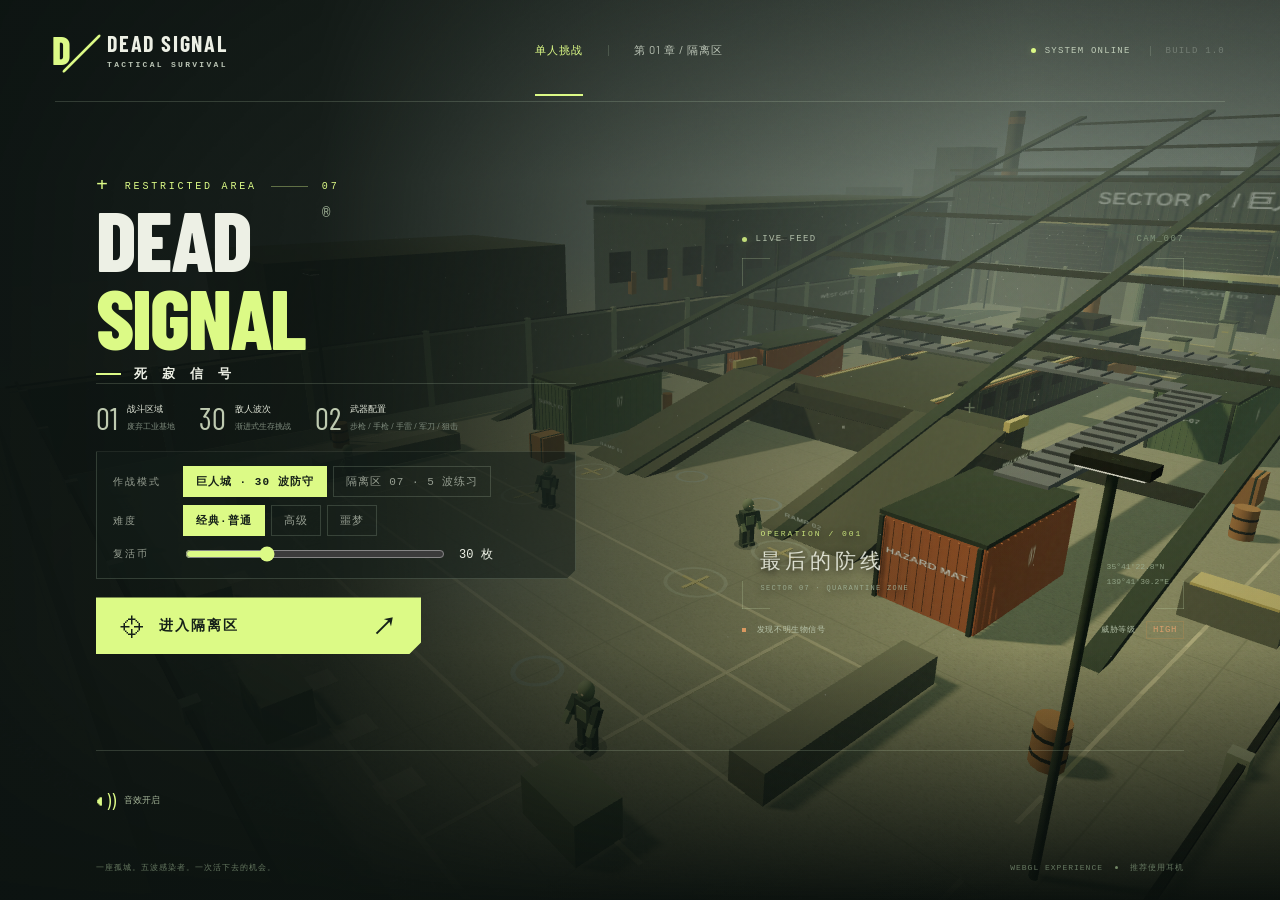
==== commit d2308a10: "B: 箱顶栈道/横桥删除侧护栏、改冷钢配色；设计文档状态与传送条目收尾 - world.js bridge() 移除两侧 rust 护栏（纯装饰、不参与碰撞），新增   bridgeDeck(冷钢灰)" ====
--- a/DEAD-SIGNAL-单文件版.html
+++ b/DEAD-SIGNAL-单文件版.html
@@ -453,7 +453,8 @@
         steel: this.defMaterial(0x5b6559, 0.6, 0.6), rust: this.defMaterial(0x946b42),
         yellow: this.defMaterial(0xbaab64), pale: this.defMaterial(0x8f9980),
         black: this.defMaterial(0x202924), orange: this.defMaterial(0xa26038),
-        green: this.defMaterial(0x586f54), roof: this.defMaterial(0x414d42)
+        green: this.defMaterial(0x586f54), roof: this.defMaterial(0x414d42),
+        bridgeDeck: this.defMaterial(0x7c8794, 0.5, 0.55), bridgeGrip: this.defMaterial(0x464f59, 0.7, 0.4)
       };
       this.paint = new T.MeshStandardMaterial({ color: 0xc5bc81, transparent: true, opacity: 0.6, roughness: 1 });
       // 两套地图按模式懒加载、各自独立缓存；构建期间 this.group/this.obstacles 指向当前 bag。
@@ -554,25 +555,21 @@
       return mesh;
     }
 
-    // 高架步桥：0.24m 薄板 + 两侧护栏，板底净空 3m 以上，所以地面单位能从桥下走。
+    // 高架步桥：0.24m 薄板桥面，无侧护栏，板底净空 3m 以上，所以地面单位能从桥下走。
     // 桥面高度只靠台阶限位与相邻顶面相连（车厢顶 3.2 → 桥面 3.6 差 0.4m，仍在 STEP_UP 内）。
     bridge(minX, maxX, minZ, maxZ, top, options = {}) {
       const m = this.mat;
-      const thickness = 0.24, rail = 0.55, railT = 0.1;
-      const mesh = this.platform(minX, maxX, minZ, maxZ, top, options.material || m.steel, thickness);
+      const thickness = 0.24;
+      const mesh = this.platform(minX, maxX, minZ, maxZ, top, options.material || m.bridgeDeck, thickness);
       const alongX = maxX - minX >= maxZ - minZ;
       const cx = (minX + maxX) / 2, cz = (minZ + maxZ) / 2;
-      for (const side of [-1, 1]) {
-        if (alongX) this.box(cx, top + rail / 2 - 0.02, cz + side * (maxZ - minZ) / 2, maxX - minX, rail, railT, m.rust, false, false);
-        else this.box(cx + side * (maxX - minX) / 2, top + rail / 2 - 0.02, cz, railT, rail, maxZ - minZ, m.rust, false, false);
-      }
       // 防滑横纹 + 端部桥台，读起来是"能走的桥"而不是一块铁板。
       const span = alongX ? maxX - minX : maxZ - minZ;
       const steps = Math.max(2, Math.round(span / 1.3));
       for (let i = 1; i < steps; i++) {
         const t = -span / 2 + (i / steps) * span;
-        if (alongX) this.box(cx + t, top - thickness / 2 + 0.13, cz, 0.09, thickness + 0.02, (maxZ - minZ) * 0.86, m.black, false, false);
-        else this.box(cx, top - thickness / 2 + 0.13, cz + t, (maxX - minX) * 0.86, thickness + 0.02, 0.09, m.black, false, false);
+        if (alongX) this.box(cx + t, top - thickness / 2 + 0.13, cz, 0.09, thickness + 0.02, (maxZ - minZ) * 0.86, m.bridgeGrip, false, false);
+        else this.box(cx, top - thickness / 2 + 0.13, cz + t, (maxX - minX) * 0.86, thickness + 0.02, 0.09, m.bridgeGrip, false, false);
       }
       for (const [x, z] of options.bearings || []) {
         this.box(x, top - thickness - 0.2, z, 0.34, 0.4, 0.34, m.dark, false, false);
@@ -1305,20 +1302,19 @@
     // 斜坡 → 装载甲板(3.2) → 车厢顶(3.2) → 横桥(3.6，0.4m 台阶) → 箱顶(3.36/3.46/3.51)。
     // 怪物按 fromY=0 的地面单位规则依旧上不来，但薄板桥下 3.36m 净空可以从容穿过。
     buildGiantBridges() {
-      const m = this.mat;
       const deck = 3.6, walk = 3.62;
       // 纵向连桥盖住同侧箱与箱之间的空隙：栈道上绝不允许留下 3.4m 深的断口（掉下去就爬不回来）。
       // 与横桥的接头抬高 2cm，避免两层共面顶面在接缝处闪 z-fighting。
-      this.bridge(-14.1, -11.9, -11.5, -2, walk, { material: m.dark, name: 'WALKWAY W-1' });
-      this.bridge(-14.1, -11.9, 6, 17, walk, { material: m.dark, name: 'WALKWAY W-2' });
-      this.bridge(11.9, 14.1, -11.4, -10.2, walk, { material: m.dark });
-      this.bridge(11.9, 14.1, -2, 19, walk, { material: m.dark, name: 'WALKWAY E-2' });
+      this.bridge(-14.1, -11.9, -11.5, -2, walk, { name: 'WALKWAY W-1' });
+      this.bridge(-14.1, -11.9, 6, 17, walk, { name: 'WALKWAY W-2' });
+      this.bridge(11.9, 14.1, -11.4, -10.2, walk);
+      this.bridge(11.9, 14.1, -2, 19, walk, { name: 'WALKWAY E-2' });
       // 两座横桥在中段落到车厢顶上，桥墩直接压在车顶钢板；两端各伸进箱顶 1m 以上保证连续。
       this.bridge(-12, 12, -13.5, -11.5, deck, {
-        material: m.steel, name: 'CROSSBRIDGE W1', bearings: [[-3.4, -12.5], [0, -12.5], [3.4, -12.5]]
+        name: 'CROSSBRIDGE W1', bearings: [[-3.4, -12.5], [0, -12.5], [3.4, -12.5]]
       });
       this.bridge(-12, 12, -3.5, -1.5, deck, {
-        material: m.steel, name: 'CROSSBRIDGE W2', bearings: [[-3.4, -2.5], [0, -2.5], [3.4, -2.5]]
+        name: 'CROSSBRIDGE W2', bearings: [[-3.4, -2.5], [0, -2.5], [3.4, -2.5]]
       });
     }
 
